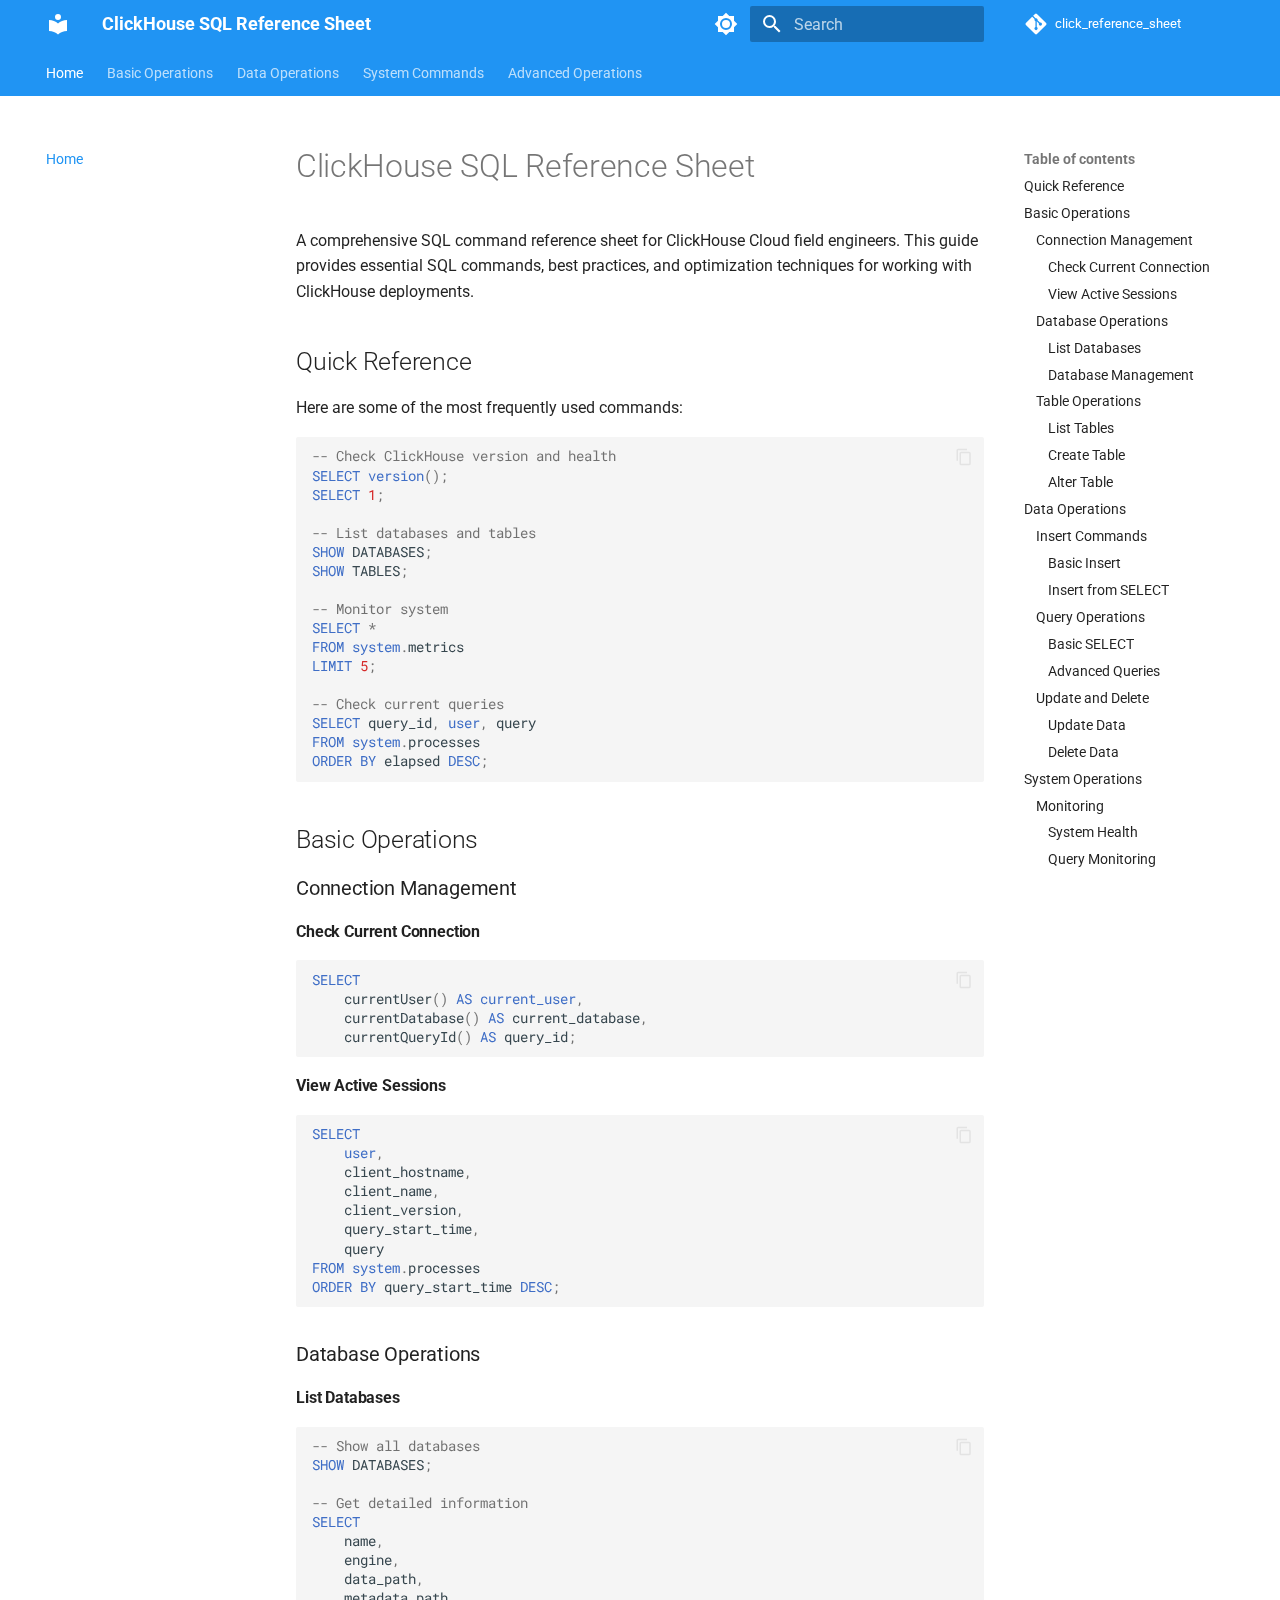
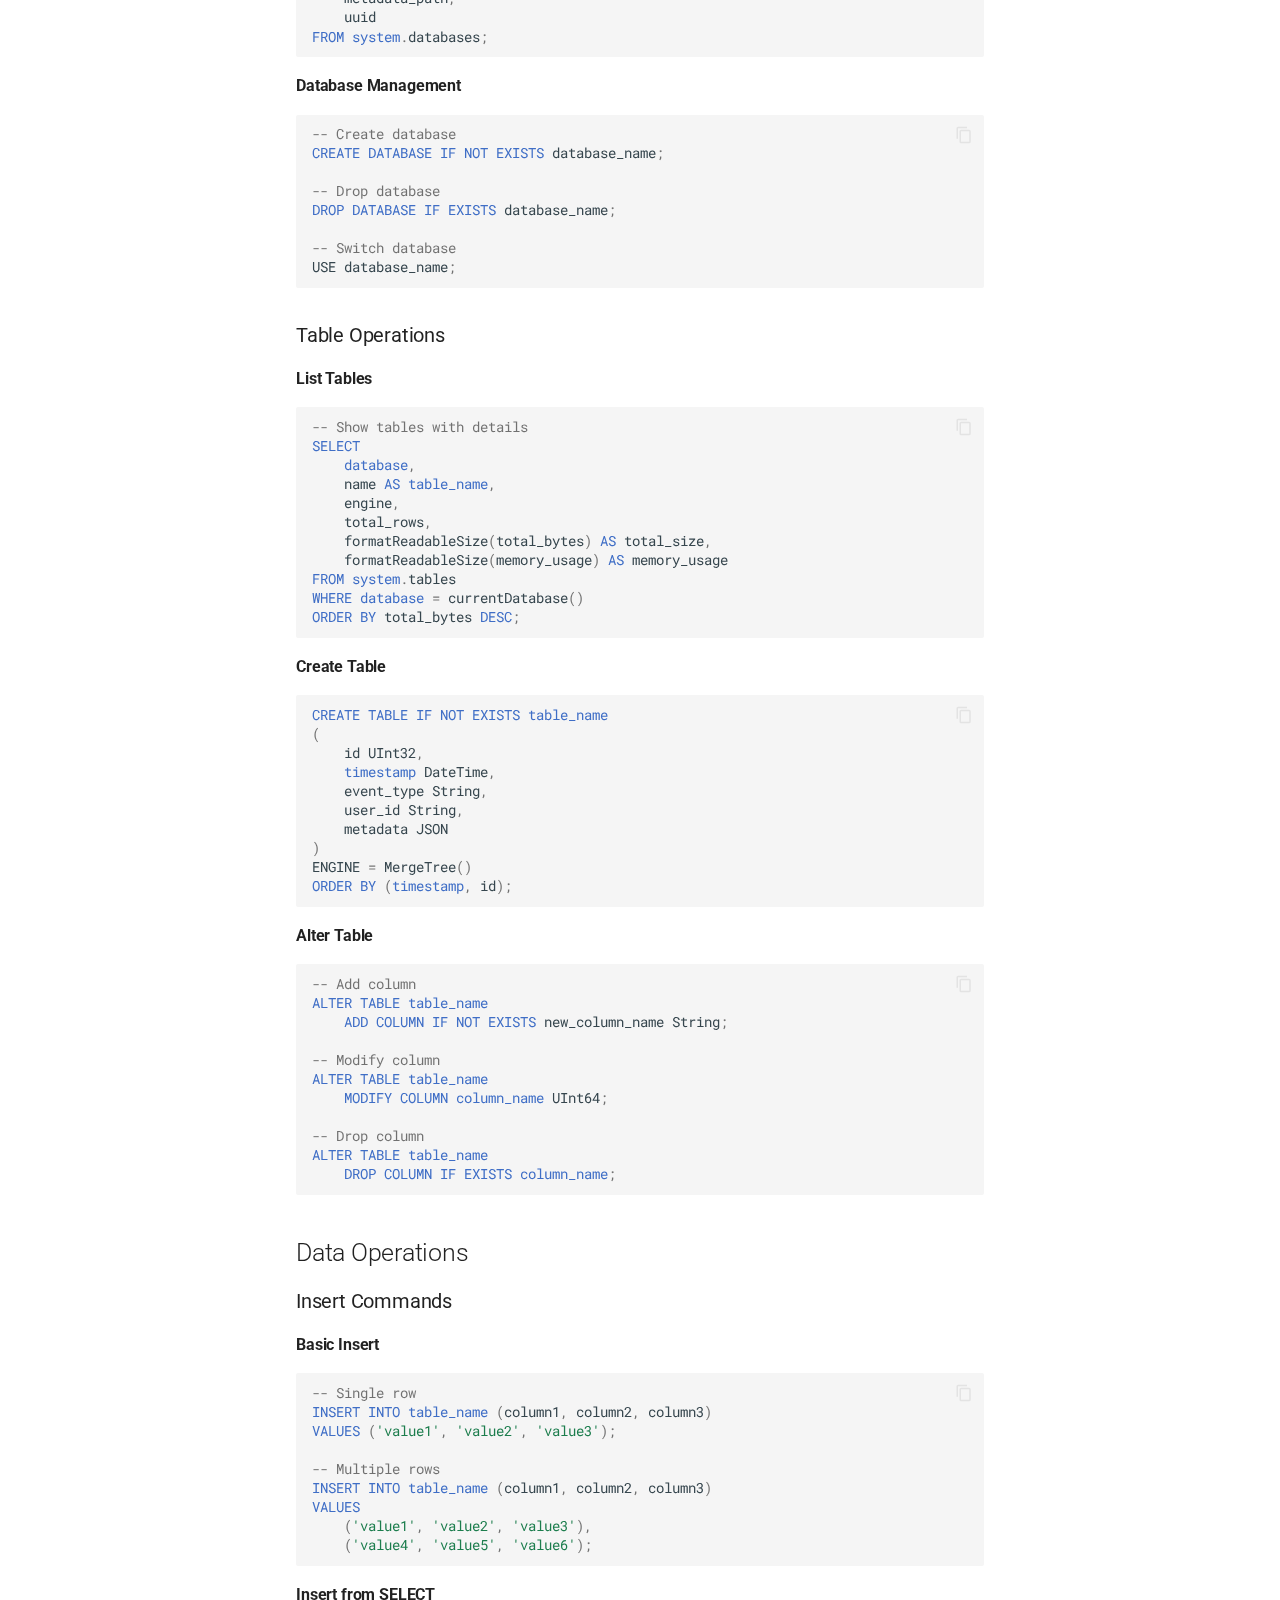
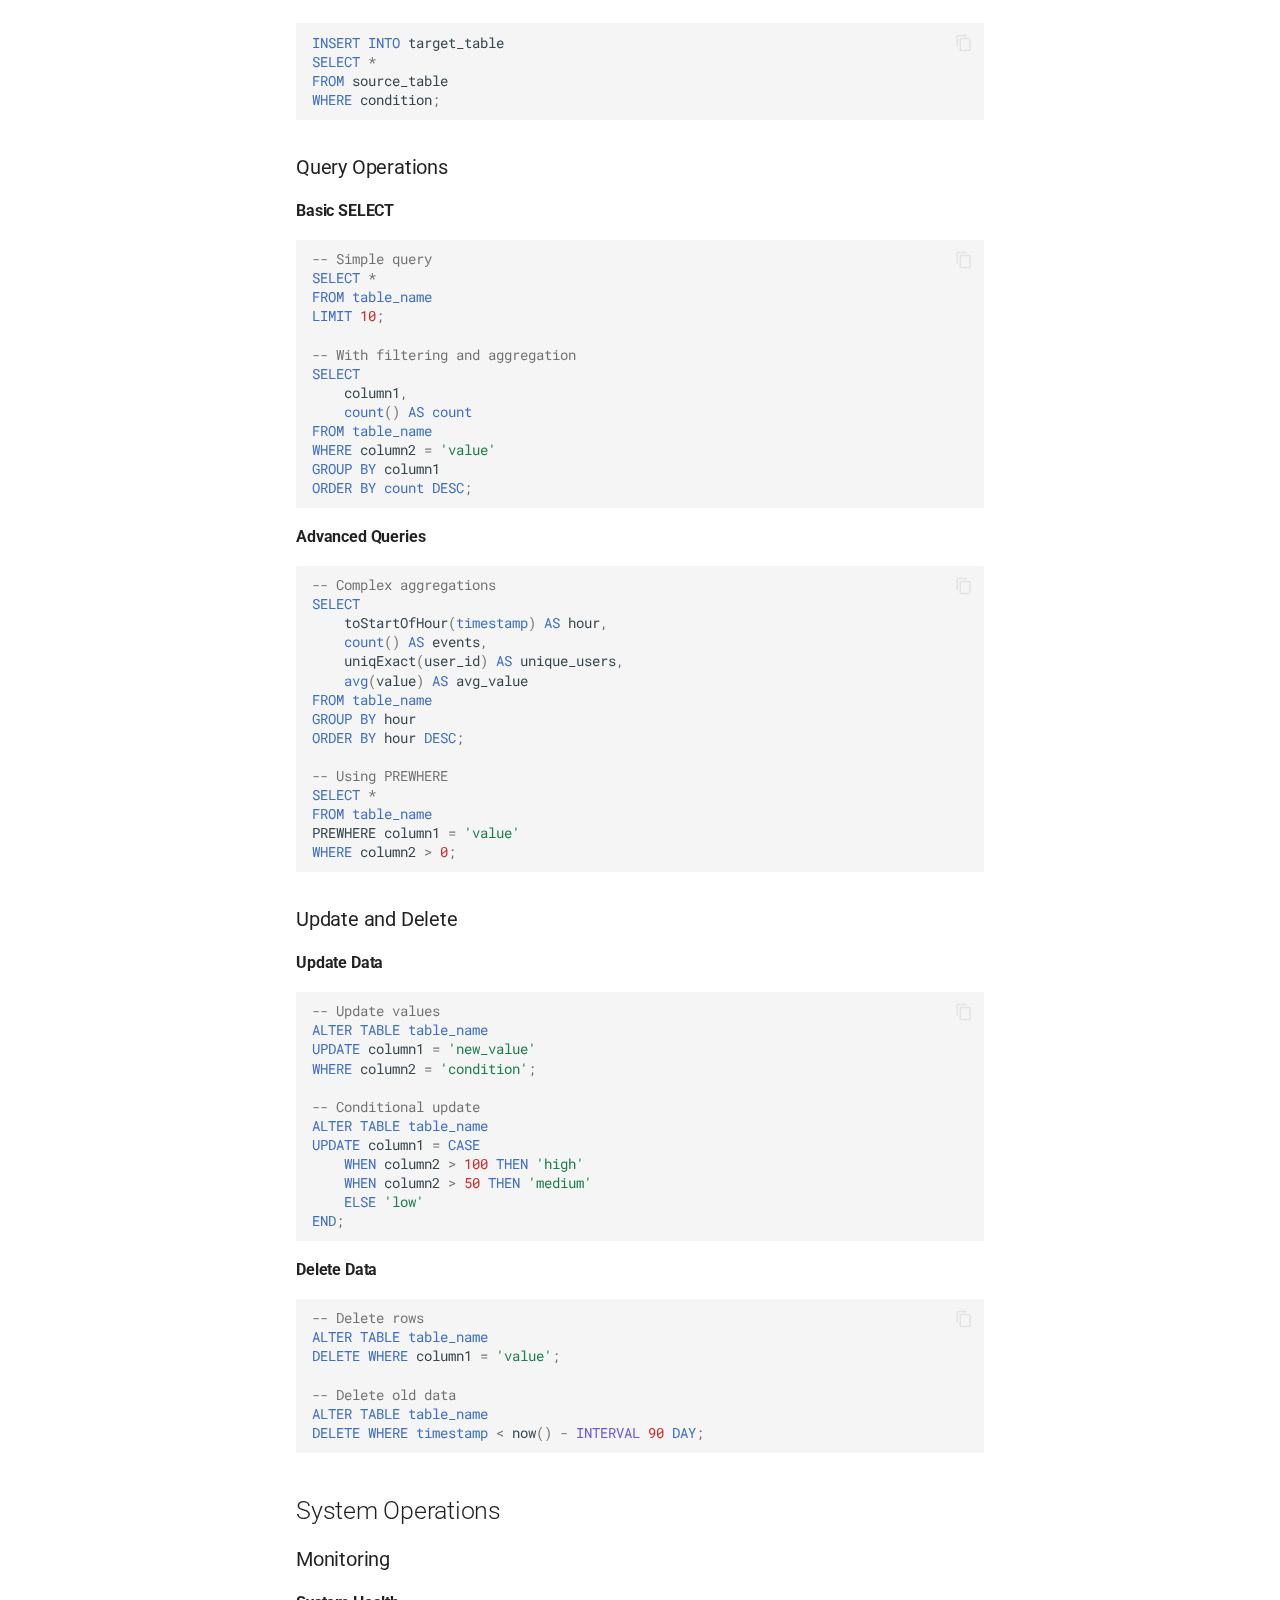
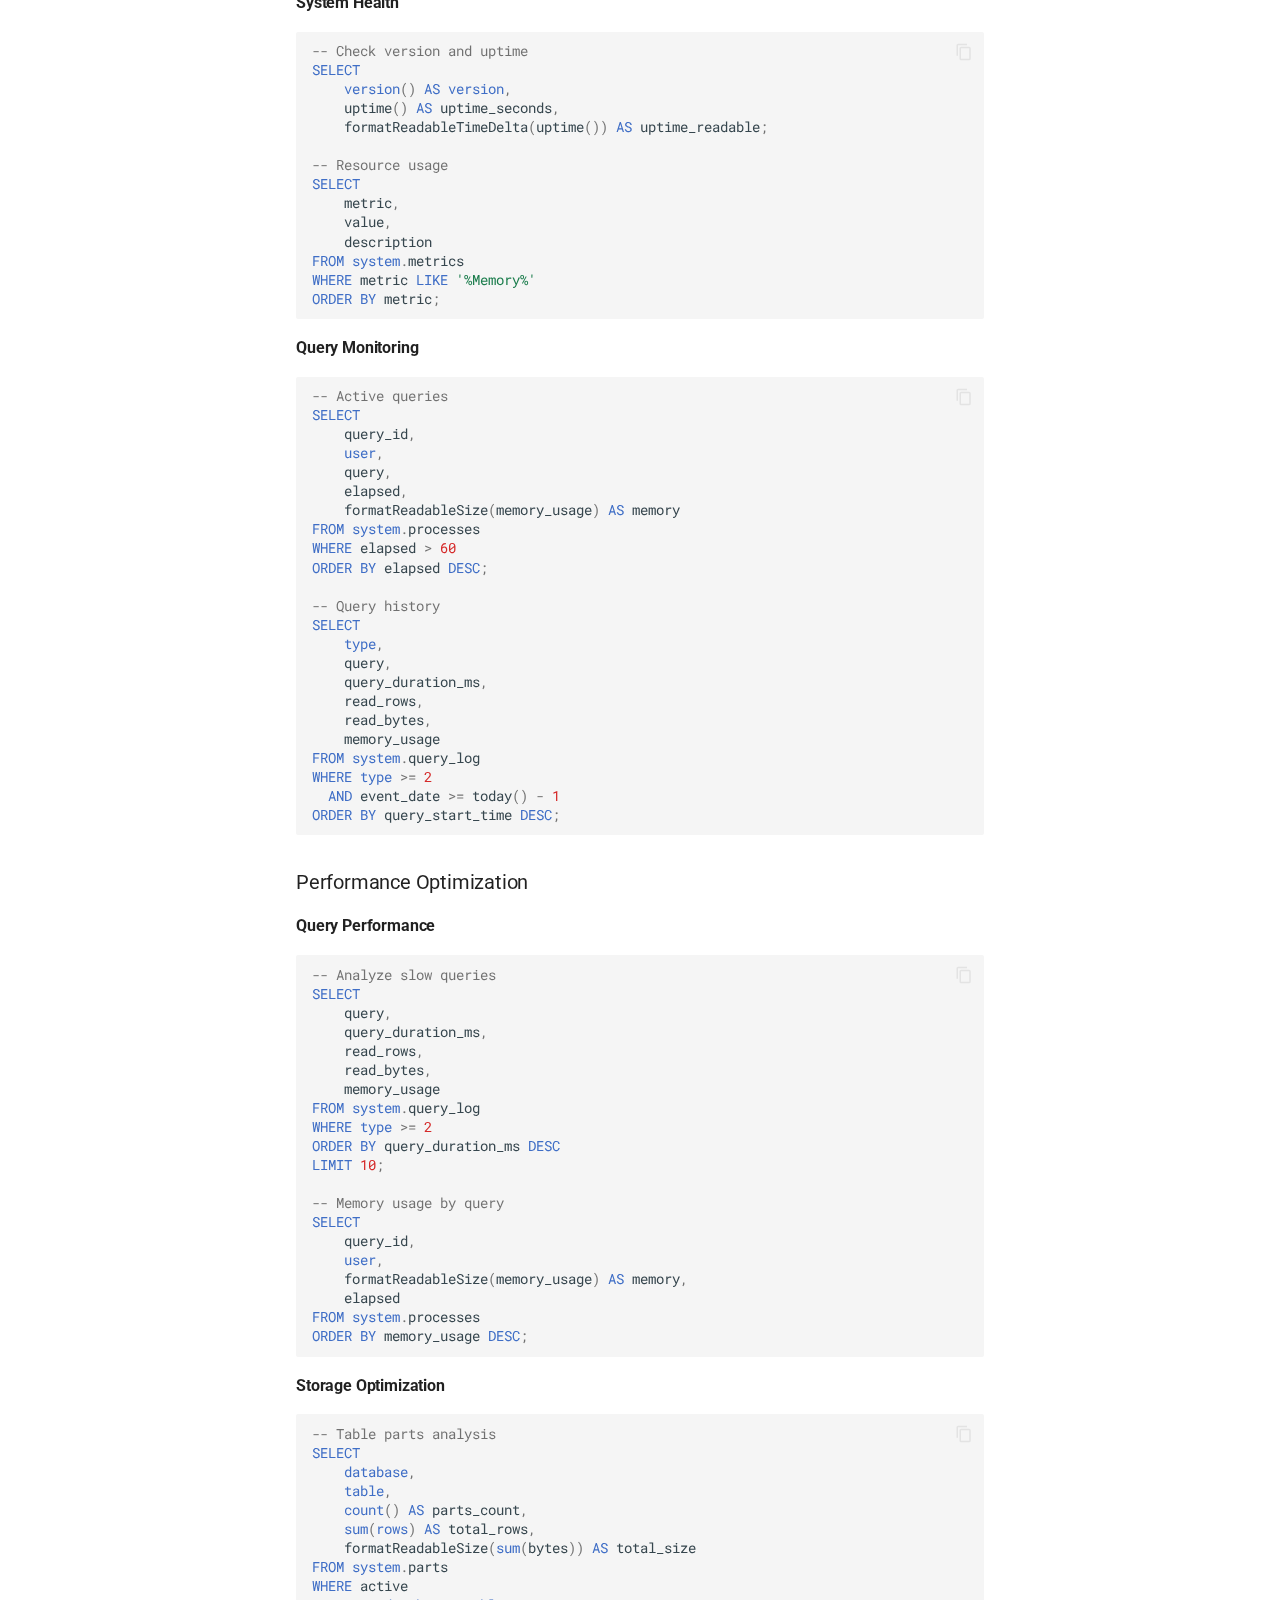
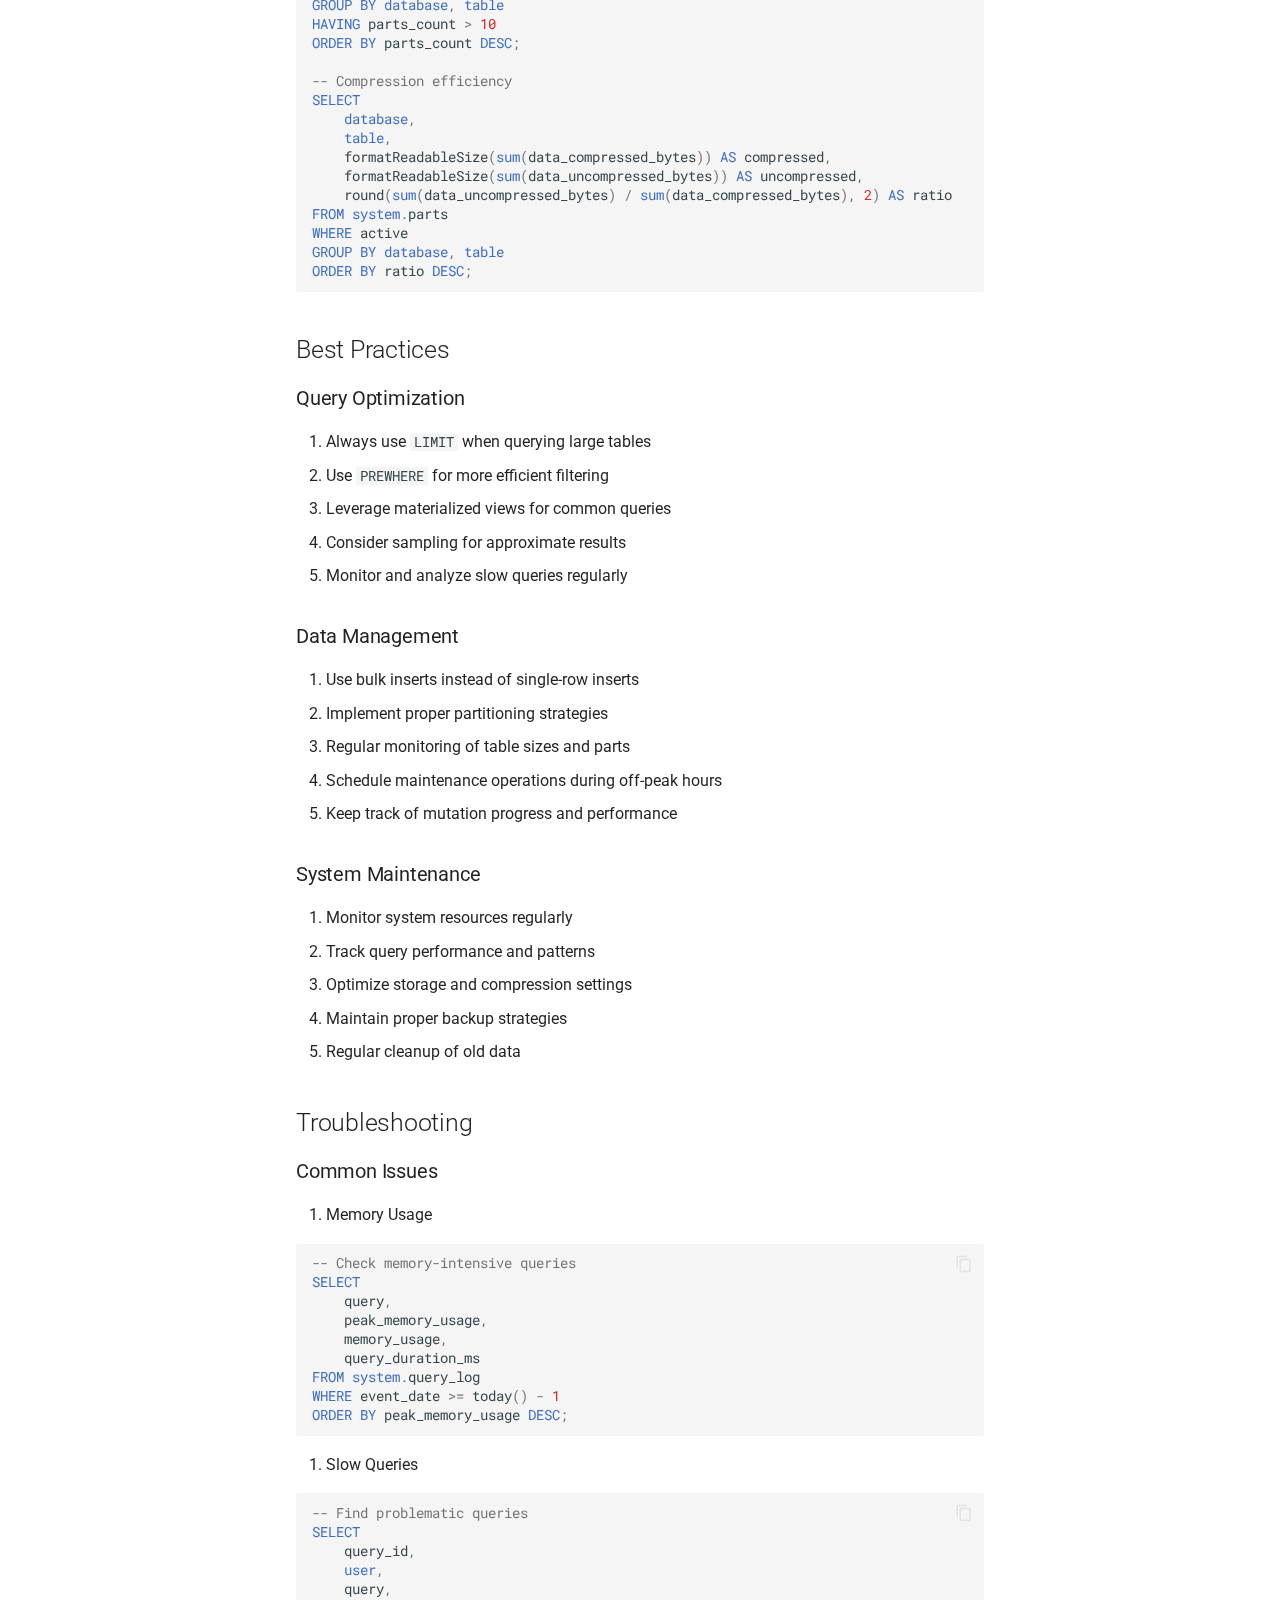
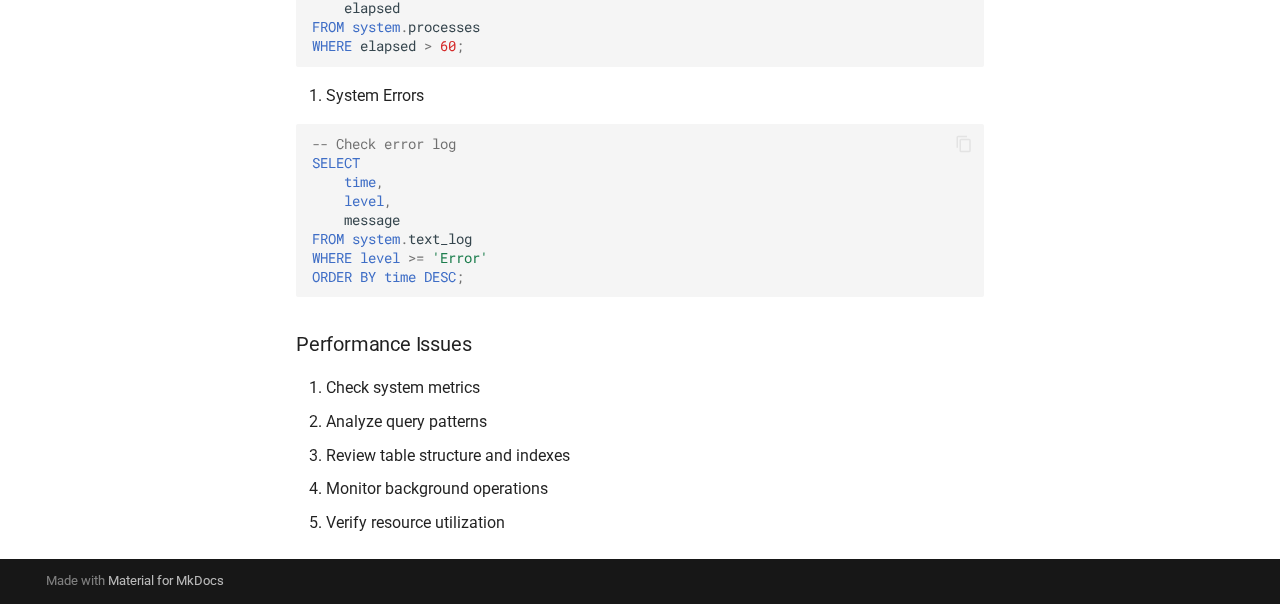
==== index.html @ 41432c47 "Deployed 499f245 with MkDocs version: 1.6.1" ====
<!doctype html><html lang=en class=no-js> <head><meta charset=utf-8><meta name=viewport content="width=device-width,initial-scale=1"><meta name=description content="A comprehensive SQL command reference sheet for ClickHouse Cloud field engineers"><link href=https://your-username.github.io/click_reference_sheet/ rel=canonical><link href=basic-operations/connection/ rel=next><link rel=icon href=assets/images/favicon.png><meta name=generator content="mkdocs-1.6.1, mkdocs-material-9.6.1"><title>ClickHouse SQL Reference Sheet</title><link rel=stylesheet href=assets/stylesheets/main.a40c8224.min.css><link rel=stylesheet href=assets/stylesheets/palette.06af60db.min.css><link rel=preconnect href=https://fonts.gstatic.com crossorigin><link rel=stylesheet href="https://fonts.googleapis.com/css?family=Roboto:300,300i,400,400i,700,700i%7CRoboto+Mono:400,400i,700,700i&display=fallback"><style>:root{--md-text-font:"Roboto";--md-code-font:"Roboto Mono"}</style><script>__md_scope=new URL(".",location),__md_hash=e=>[...e].reduce(((e,_)=>(e<<5)-e+_.charCodeAt(0)),0),__md_get=(e,_=localStorage,t=__md_scope)=>JSON.parse(_.getItem(t.pathname+"."+e)),__md_set=(e,_,t=localStorage,a=__md_scope)=>{try{t.setItem(a.pathname+"."+e,JSON.stringify(_))}catch(e){}}</script></head> <body dir=ltr data-md-color-scheme=default data-md-color-primary=blue data-md-color-accent=blue> <input class=md-toggle data-md-toggle=drawer type=checkbox id=__drawer autocomplete=off> <input class=md-toggle data-md-toggle=search type=checkbox id=__search autocomplete=off> <label class=md-overlay for=__drawer></label> <div data-md-component=skip> <a href=#clickhouse-sql-reference-sheet class=md-skip> Skip to content </a> </div> <div data-md-component=announce> </div> <header class=md-header data-md-component=header> <nav class="md-header__inner md-grid" aria-label=Header> <a href=. title="ClickHouse SQL Reference Sheet" class="md-header__button md-logo" aria-label="ClickHouse SQL Reference Sheet" data-md-component=logo> <svg xmlns=http://www.w3.org/2000/svg viewbox="0 0 24 24"><path d="M12 8a3 3 0 0 0 3-3 3 3 0 0 0-3-3 3 3 0 0 0-3 3 3 3 0 0 0 3 3m0 3.54C9.64 9.35 6.5 8 3 8v11c3.5 0 6.64 1.35 9 3.54 2.36-2.19 5.5-3.54 9-3.54V8c-3.5 0-6.64 1.35-9 3.54"/></svg> </a> <label class="md-header__button md-icon" for=__drawer> <svg xmlns=http://www.w3.org/2000/svg viewbox="0 0 24 24"><path d="M3 6h18v2H3zm0 5h18v2H3zm0 5h18v2H3z"/></svg> </label> <div class=md-header__title data-md-component=header-title> <div class=md-header__ellipsis> <div class=md-header__topic> <span class=md-ellipsis> ClickHouse SQL Reference Sheet </span> </div> <div class=md-header__topic data-md-component=header-topic> <span class=md-ellipsis> Home </span> </div> </div> </div> <form class=md-header__option data-md-component=palette> <input class=md-option data-md-color-media data-md-color-scheme=default data-md-color-primary=blue data-md-color-accent=blue aria-label="Switch to dark mode" type=radio name=__palette id=__palette_0> <label class="md-header__button md-icon" title="Switch to dark mode" for=__palette_1 hidden> <svg xmlns=http://www.w3.org/2000/svg viewbox="0 0 24 24"><path d="M12 8a4 4 0 0 0-4 4 4 4 0 0 0 4 4 4 4 0 0 0 4-4 4 4 0 0 0-4-4m0 10a6 6 0 0 1-6-6 6 6 0 0 1 6-6 6 6 0 0 1 6 6 6 6 0 0 1-6 6m8-9.31V4h-4.69L12 .69 8.69 4H4v4.69L.69 12 4 15.31V20h4.69L12 23.31 15.31 20H20v-4.69L23.31 12z"/></svg> </label> <input class=md-option data-md-color-media data-md-color-scheme=slate data-md-color-primary=blue data-md-color-accent=blue aria-label="Switch to light mode" type=radio name=__palette id=__palette_1> <label class="md-header__button md-icon" title="Switch to light mode" for=__palette_0 hidden> <svg xmlns=http://www.w3.org/2000/svg viewbox="0 0 24 24"><path d="M12 18c-.89 0-1.74-.2-2.5-.55C11.56 16.5 13 14.42 13 12s-1.44-4.5-3.5-5.45C10.26 6.2 11.11 6 12 6a6 6 0 0 1 6 6 6 6 0 0 1-6 6m8-9.31V4h-4.69L12 .69 8.69 4H4v4.69L.69 12 4 15.31V20h4.69L12 23.31 15.31 20H20v-4.69L23.31 12z"/></svg> </label> </form> <script>var palette=__md_get("__palette");if(palette&&palette.color){if("(prefers-color-scheme)"===palette.color.media){var media=matchMedia("(prefers-color-scheme: light)"),input=document.querySelector(media.matches?"[data-md-color-media='(prefers-color-scheme: light)']":"[data-md-color-media='(prefers-color-scheme: dark)']");palette.color.media=input.getAttribute("data-md-color-media"),palette.color.scheme=input.getAttribute("data-md-color-scheme"),palette.color.primary=input.getAttribute("data-md-color-primary"),palette.color.accent=input.getAttribute("data-md-color-accent")}for(var[key,value]of Object.entries(palette.color))document.body.setAttribute("data-md-color-"+key,value)}</script> <label class="md-header__button md-icon" for=__search> <svg xmlns=http://www.w3.org/2000/svg viewbox="0 0 24 24"><path d="M9.5 3A6.5 6.5 0 0 1 16 9.5c0 1.61-.59 3.09-1.56 4.23l.27.27h.79l5 5-1.5 1.5-5-5v-.79l-.27-.27A6.52 6.52 0 0 1 9.5 16 6.5 6.5 0 0 1 3 9.5 6.5 6.5 0 0 1 9.5 3m0 2C7 5 5 7 5 9.5S7 14 9.5 14 14 12 14 9.5 12 5 9.5 5"/></svg> </label> <div class=md-search data-md-component=search role=dialog> <label class=md-search__overlay for=__search></label> <div class=md-search__inner role=search> <form class=md-search__form name=search> <input type=text class=md-search__input name=query aria-label=Search placeholder=Search autocapitalize=off autocorrect=off autocomplete=off spellcheck=false data-md-component=search-query required> <label class="md-search__icon md-icon" for=__search> <svg xmlns=http://www.w3.org/2000/svg viewbox="0 0 24 24"><path d="M9.5 3A6.5 6.5 0 0 1 16 9.5c0 1.61-.59 3.09-1.56 4.23l.27.27h.79l5 5-1.5 1.5-5-5v-.79l-.27-.27A6.52 6.52 0 0 1 9.5 16 6.5 6.5 0 0 1 3 9.5 6.5 6.5 0 0 1 9.5 3m0 2C7 5 5 7 5 9.5S7 14 9.5 14 14 12 14 9.5 12 5 9.5 5"/></svg> <svg xmlns=http://www.w3.org/2000/svg viewbox="0 0 24 24"><path d="M20 11v2H8l5.5 5.5-1.42 1.42L4.16 12l7.92-7.92L13.5 5.5 8 11z"/></svg> </label> <nav class=md-search__options aria-label=Search> <button type=reset class="md-search__icon md-icon" title=Clear aria-label=Clear tabindex=-1> <svg xmlns=http://www.w3.org/2000/svg viewbox="0 0 24 24"><path d="M19 6.41 17.59 5 12 10.59 6.41 5 5 6.41 10.59 12 5 17.59 6.41 19 12 13.41 17.59 19 19 17.59 13.41 12z"/></svg> </button> </nav> <div class=md-search__suggest data-md-component=search-suggest></div> </form> <div class=md-search__output> <div class=md-search__scrollwrap tabindex=0 data-md-scrollfix> <div class=md-search-result data-md-component=search-result> <div class=md-search-result__meta> Initializing search </div> <ol class=md-search-result__list role=presentation></ol> </div> </div> </div> </div> </div> <div class=md-header__source> <a href=https://github.com/your-username/click_reference_sheet title="Go to repository" class=md-source data-md-component=source> <div class="md-source__icon md-icon"> <svg xmlns=http://www.w3.org/2000/svg viewbox="0 0 448 512"><!-- Font Awesome Free 6.7.2 by @fontawesome - https://fontawesome.com License - https://fontawesome.com/license/free (Icons: CC BY 4.0, Fonts: SIL OFL 1.1, Code: MIT License) Copyright 2024 Fonticons, Inc.--><path d="M439.55 236.05 244 40.45a28.87 28.87 0 0 0-40.81 0l-40.66 40.63 51.52 51.52c27.06-9.14 52.68 16.77 43.39 43.68l49.66 49.66c34.23-11.8 61.18 31 35.47 56.69-26.49 26.49-70.21-2.87-56-37.34L240.22 199v121.85c25.3 12.54 22.26 41.85 9.08 55a34.34 34.34 0 0 1-48.55 0c-17.57-17.6-11.07-46.91 11.25-56v-123c-20.8-8.51-24.6-30.74-18.64-45L142.57 101 8.45 235.14a28.86 28.86 0 0 0 0 40.81l195.61 195.6a28.86 28.86 0 0 0 40.8 0l194.69-194.69a28.86 28.86 0 0 0 0-40.81"/></svg> </div> <div class=md-source__repository> click_reference_sheet </div> </a> </div> </nav> </header> <div class=md-container data-md-component=container> <nav class=md-tabs aria-label=Tabs data-md-component=tabs> <div class=md-grid> <ul class=md-tabs__list> <li class="md-tabs__item md-tabs__item--active"> <a href=. class=md-tabs__link> Home </a> </li> <li class=md-tabs__item> <a href=basic-operations/connection/ class=md-tabs__link> Basic Operations </a> </li> <li class=md-tabs__item> <a href=data-operations/insert/ class=md-tabs__link> Data Operations </a> </li> <li class=md-tabs__item> <a href=system-commands/monitoring/ class=md-tabs__link> System Commands </a> </li> <li class=md-tabs__item> <a href=advanced-operations/materialized-views.md class=md-tabs__link> Advanced Operations </a> </li> </ul> </div> </nav> <main class=md-main data-md-component=main> <div class="md-main__inner md-grid"> <div class="md-sidebar md-sidebar--primary" data-md-component=sidebar data-md-type=navigation> <div class=md-sidebar__scrollwrap> <div class=md-sidebar__inner> <nav class="md-nav md-nav--primary md-nav--lifted" aria-label=Navigation data-md-level=0> <label class=md-nav__title for=__drawer> <a href=. title="ClickHouse SQL Reference Sheet" class="md-nav__button md-logo" aria-label="ClickHouse SQL Reference Sheet" data-md-component=logo> <svg xmlns=http://www.w3.org/2000/svg viewbox="0 0 24 24"><path d="M12 8a3 3 0 0 0 3-3 3 3 0 0 0-3-3 3 3 0 0 0-3 3 3 3 0 0 0 3 3m0 3.54C9.64 9.35 6.5 8 3 8v11c3.5 0 6.64 1.35 9 3.54 2.36-2.19 5.5-3.54 9-3.54V8c-3.5 0-6.64 1.35-9 3.54"/></svg> </a> ClickHouse SQL Reference Sheet </label> <div class=md-nav__source> <a href=https://github.com/your-username/click_reference_sheet title="Go to repository" class=md-source data-md-component=source> <div class="md-source__icon md-icon"> <svg xmlns=http://www.w3.org/2000/svg viewbox="0 0 448 512"><!-- Font Awesome Free 6.7.2 by @fontawesome - https://fontawesome.com License - https://fontawesome.com/license/free (Icons: CC BY 4.0, Fonts: SIL OFL 1.1, Code: MIT License) Copyright 2024 Fonticons, Inc.--><path d="M439.55 236.05 244 40.45a28.87 28.87 0 0 0-40.81 0l-40.66 40.63 51.52 51.52c27.06-9.14 52.68 16.77 43.39 43.68l49.66 49.66c34.23-11.8 61.18 31 35.47 56.69-26.49 26.49-70.21-2.87-56-37.34L240.22 199v121.85c25.3 12.54 22.26 41.85 9.08 55a34.34 34.34 0 0 1-48.55 0c-17.57-17.6-11.07-46.91 11.25-56v-123c-20.8-8.51-24.6-30.74-18.64-45L142.57 101 8.45 235.14a28.86 28.86 0 0 0 0 40.81l195.61 195.6a28.86 28.86 0 0 0 40.8 0l194.69-194.69a28.86 28.86 0 0 0 0-40.81"/></svg> </div> <div class=md-source__repository> click_reference_sheet </div> </a> </div> <ul class=md-nav__list data-md-scrollfix> <li class="md-nav__item md-nav__item--active"> <input class="md-nav__toggle md-toggle" type=checkbox id=__toc> <label class="md-nav__link md-nav__link--active" for=__toc> <span class=md-ellipsis> Home </span> <span class="md-nav__icon md-icon"></span> </label> <a href=. class="md-nav__link md-nav__link--active"> <span class=md-ellipsis> Home </span> </a> <nav class="md-nav md-nav--secondary" aria-label="Table of contents"> <label class=md-nav__title for=__toc> <span class="md-nav__icon md-icon"></span> Table of contents </label> <ul class=md-nav__list data-md-component=toc data-md-scrollfix> <li class=md-nav__item> <a href=#quick-reference class=md-nav__link> <span class=md-ellipsis> Quick Reference </span> </a> </li> <li class=md-nav__item> <a href=#basic-operations class=md-nav__link> <span class=md-ellipsis> Basic Operations </span> </a> <nav class=md-nav aria-label="Basic Operations"> <ul class=md-nav__list> <li class=md-nav__item> <a href=#connection-management class=md-nav__link> <span class=md-ellipsis> Connection Management </span> </a> <nav class=md-nav aria-label="Connection Management"> <ul class=md-nav__list> <li class=md-nav__item> <a href=#check-current-connection class=md-nav__link> <span class=md-ellipsis> Check Current Connection </span> </a> </li> <li class=md-nav__item> <a href=#view-active-sessions class=md-nav__link> <span class=md-ellipsis> View Active Sessions </span> </a> </li> </ul> </nav> </li> <li class=md-nav__item> <a href=#database-operations class=md-nav__link> <span class=md-ellipsis> Database Operations </span> </a> <nav class=md-nav aria-label="Database Operations"> <ul class=md-nav__list> <li class=md-nav__item> <a href=#list-databases class=md-nav__link> <span class=md-ellipsis> List Databases </span> </a> </li> <li class=md-nav__item> <a href=#database-management class=md-nav__link> <span class=md-ellipsis> Database Management </span> </a> </li> </ul> </nav> </li> <li class=md-nav__item> <a href=#table-operations class=md-nav__link> <span class=md-ellipsis> Table Operations </span> </a> <nav class=md-nav aria-label="Table Operations"> <ul class=md-nav__list> <li class=md-nav__item> <a href=#list-tables class=md-nav__link> <span class=md-ellipsis> List Tables </span> </a> </li> <li class=md-nav__item> <a href=#create-table class=md-nav__link> <span class=md-ellipsis> Create Table </span> </a> </li> <li class=md-nav__item> <a href=#alter-table class=md-nav__link> <span class=md-ellipsis> Alter Table </span> </a> </li> </ul> </nav> </li> </ul> </nav> </li> <li class=md-nav__item> <a href=#data-operations class=md-nav__link> <span class=md-ellipsis> Data Operations </span> </a> <nav class=md-nav aria-label="Data Operations"> <ul class=md-nav__list> <li class=md-nav__item> <a href=#insert-commands class=md-nav__link> <span class=md-ellipsis> Insert Commands </span> </a> <nav class=md-nav aria-label="Insert Commands"> <ul class=md-nav__list> <li class=md-nav__item> <a href=#basic-insert class=md-nav__link> <span class=md-ellipsis> Basic Insert </span> </a> </li> <li class=md-nav__item> <a href=#insert-from-select class=md-nav__link> <span class=md-ellipsis> Insert from SELECT </span> </a> </li> </ul> </nav> </li> <li class=md-nav__item> <a href=#query-operations class=md-nav__link> <span class=md-ellipsis> Query Operations </span> </a> <nav class=md-nav aria-label="Query Operations"> <ul class=md-nav__list> <li class=md-nav__item> <a href=#basic-select class=md-nav__link> <span class=md-ellipsis> Basic SELECT </span> </a> </li> <li class=md-nav__item> <a href=#advanced-queries class=md-nav__link> <span class=md-ellipsis> Advanced Queries </span> </a> </li> </ul> </nav> </li> <li class=md-nav__item> <a href=#update-and-delete class=md-nav__link> <span class=md-ellipsis> Update and Delete </span> </a> <nav class=md-nav aria-label="Update and Delete"> <ul class=md-nav__list> <li class=md-nav__item> <a href=#update-data class=md-nav__link> <span class=md-ellipsis> Update Data </span> </a> </li> <li class=md-nav__item> <a href=#delete-data class=md-nav__link> <span class=md-ellipsis> Delete Data </span> </a> </li> </ul> </nav> </li> </ul> </nav> </li> <li class=md-nav__item> <a href=#system-operations class=md-nav__link> <span class=md-ellipsis> System Operations </span> </a> <nav class=md-nav aria-label="System Operations"> <ul class=md-nav__list> <li class=md-nav__item> <a href=#monitoring class=md-nav__link> <span class=md-ellipsis> Monitoring </span> </a> <nav class=md-nav aria-label=Monitoring> <ul class=md-nav__list> <li class=md-nav__item> <a href=#system-health class=md-nav__link> <span class=md-ellipsis> System Health </span> </a> </li> <li class=md-nav__item> <a href=#query-monitoring class=md-nav__link> <span class=md-ellipsis> Query Monitoring </span> </a> </li> </ul> </nav> </li> <li class=md-nav__item> <a href=#performance-optimization class=md-nav__link> <span class=md-ellipsis> Performance Optimization </span> </a> <nav class=md-nav aria-label="Performance Optimization"> <ul class=md-nav__list> <li class=md-nav__item> <a href=#query-performance class=md-nav__link> <span class=md-ellipsis> Query Performance </span> </a> </li> <li class=md-nav__item> <a href=#storage-optimization class=md-nav__link> <span class=md-ellipsis> Storage Optimization </span> </a> </li> </ul> </nav> </li> </ul> </nav> </li> <li class=md-nav__item> <a href=#best-practices class=md-nav__link> <span class=md-ellipsis> Best Practices </span> </a> <nav class=md-nav aria-label="Best Practices"> <ul class=md-nav__list> <li class=md-nav__item> <a href=#query-optimization class=md-nav__link> <span class=md-ellipsis> Query Optimization </span> </a> </li> <li class=md-nav__item> <a href=#data-management class=md-nav__link> <span class=md-ellipsis> Data Management </span> </a> </li> <li class=md-nav__item> <a href=#system-maintenance class=md-nav__link> <span class=md-ellipsis> System Maintenance </span> </a> </li> </ul> </nav> </li> <li class=md-nav__item> <a href=#troubleshooting class=md-nav__link> <span class=md-ellipsis> Troubleshooting </span> </a> <nav class=md-nav aria-label=Troubleshooting> <ul class=md-nav__list> <li class=md-nav__item> <a href=#common-issues class=md-nav__link> <span class=md-ellipsis> Common Issues </span> </a> </li> <li class=md-nav__item> <a href=#performance-issues class=md-nav__link> <span class=md-ellipsis> Performance Issues </span> </a> </li> </ul> </nav> </li> </ul> </nav> </li> <li class="md-nav__item md-nav__item--nested"> <input class="md-nav__toggle md-toggle " type=checkbox id=__nav_2> <label class=md-nav__link for=__nav_2 id=__nav_2_label tabindex=0> <span class=md-ellipsis> Basic Operations </span> <span class="md-nav__icon md-icon"></span> </label> <nav class=md-nav data-md-level=1 aria-labelledby=__nav_2_label aria-expanded=false> <label class=md-nav__title for=__nav_2> <span class="md-nav__icon md-icon"></span> Basic Operations </label> <ul class=md-nav__list data-md-scrollfix> <li class=md-nav__item> <a href=basic-operations/connection/ class=md-nav__link> <span class=md-ellipsis> Connection </span> </a> </li> <li class=md-nav__item> <a href=basic-operations/databases/ class=md-nav__link> <span class=md-ellipsis> Databases </span> </a> </li> <li class=md-nav__item> <a href=basic-operations/tables/ class=md-nav__link> <span class=md-ellipsis> Tables </span> </a> </li> </ul> </nav> </li> <li class="md-nav__item md-nav__item--nested"> <input class="md-nav__toggle md-toggle " type=checkbox id=__nav_3> <label class=md-nav__link for=__nav_3 id=__nav_3_label tabindex=0> <span class=md-ellipsis> Data Operations </span> <span class="md-nav__icon md-icon"></span> </label> <nav class=md-nav data-md-level=1 aria-labelledby=__nav_3_label aria-expanded=false> <label class=md-nav__title for=__nav_3> <span class="md-nav__icon md-icon"></span> Data Operations </label> <ul class=md-nav__list data-md-scrollfix> <li class=md-nav__item> <a href=data-operations/insert/ class=md-nav__link> <span class=md-ellipsis> Inserting Data </span> </a> </li> <li class=md-nav__item> <a href=data-operations/select/ class=md-nav__link> <span class=md-ellipsis> Querying Data </span> </a> </li> <li class=md-nav__item> <a href=data-operations/update.md class=md-nav__link> <span class=md-ellipsis> Updating Data </span> </a> </li> </ul> </nav> </li> <li class="md-nav__item md-nav__item--nested"> <input class="md-nav__toggle md-toggle " type=checkbox id=__nav_4> <label class=md-nav__link for=__nav_4 id=__nav_4_label tabindex=0> <span class=md-ellipsis> System Commands </span> <span class="md-nav__icon md-icon"></span> </label> <nav class=md-nav data-md-level=1 aria-labelledby=__nav_4_label aria-expanded=false> <label class=md-nav__title for=__nav_4> <span class="md-nav__icon md-icon"></span> System Commands </label> <ul class=md-nav__list data-md-scrollfix> <li class=md-nav__item> <a href=system-commands/monitoring/ class=md-nav__link> <span class=md-ellipsis> Monitoring </span> </a> </li> <li class=md-nav__item> <a href=system-commands/performance/ class=md-nav__link> <span class=md-ellipsis> Performance </span> </a> </li> </ul> </nav> </li> <li class="md-nav__item md-nav__item--nested"> <input class="md-nav__toggle md-toggle " type=checkbox id=__nav_5> <label class=md-nav__link for=__nav_5 id=__nav_5_label tabindex=0> <span class=md-ellipsis> Advanced Operations </span> <span class="md-nav__icon md-icon"></span> </label> <nav class=md-nav data-md-level=1 aria-labelledby=__nav_5_label aria-expanded=false> <label class=md-nav__title for=__nav_5> <span class="md-nav__icon md-icon"></span> Advanced Operations </label> <ul class=md-nav__list data-md-scrollfix> <li class=md-nav__item> <a href=advanced-operations/materialized-views.md class=md-nav__link> <span class=md-ellipsis> Materialized Views </span> </a> </li> <li class=md-nav__item> <a href=advanced-operations/distributed-tables.md class=md-nav__link> <span class=md-ellipsis> Distributed Tables </span> </a> </li> </ul> </nav> </li> </ul> </nav> </div> </div> </div> <div class="md-sidebar md-sidebar--secondary" data-md-component=sidebar data-md-type=toc> <div class=md-sidebar__scrollwrap> <div class=md-sidebar__inner> <nav class="md-nav md-nav--secondary" aria-label="Table of contents"> <label class=md-nav__title for=__toc> <span class="md-nav__icon md-icon"></span> Table of contents </label> <ul class=md-nav__list data-md-component=toc data-md-scrollfix> <li class=md-nav__item> <a href=#quick-reference class=md-nav__link> <span class=md-ellipsis> Quick Reference </span> </a> </li> <li class=md-nav__item> <a href=#basic-operations class=md-nav__link> <span class=md-ellipsis> Basic Operations </span> </a> <nav class=md-nav aria-label="Basic Operations"> <ul class=md-nav__list> <li class=md-nav__item> <a href=#connection-management class=md-nav__link> <span class=md-ellipsis> Connection Management </span> </a> <nav class=md-nav aria-label="Connection Management"> <ul class=md-nav__list> <li class=md-nav__item> <a href=#check-current-connection class=md-nav__link> <span class=md-ellipsis> Check Current Connection </span> </a> </li> <li class=md-nav__item> <a href=#view-active-sessions class=md-nav__link> <span class=md-ellipsis> View Active Sessions </span> </a> </li> </ul> </nav> </li> <li class=md-nav__item> <a href=#database-operations class=md-nav__link> <span class=md-ellipsis> Database Operations </span> </a> <nav class=md-nav aria-label="Database Operations"> <ul class=md-nav__list> <li class=md-nav__item> <a href=#list-databases class=md-nav__link> <span class=md-ellipsis> List Databases </span> </a> </li> <li class=md-nav__item> <a href=#database-management class=md-nav__link> <span class=md-ellipsis> Database Management </span> </a> </li> </ul> </nav> </li> <li class=md-nav__item> <a href=#table-operations class=md-nav__link> <span class=md-ellipsis> Table Operations </span> </a> <nav class=md-nav aria-label="Table Operations"> <ul class=md-nav__list> <li class=md-nav__item> <a href=#list-tables class=md-nav__link> <span class=md-ellipsis> List Tables </span> </a> </li> <li class=md-nav__item> <a href=#create-table class=md-nav__link> <span class=md-ellipsis> Create Table </span> </a> </li> <li class=md-nav__item> <a href=#alter-table class=md-nav__link> <span class=md-ellipsis> Alter Table </span> </a> </li> </ul> </nav> </li> </ul> </nav> </li> <li class=md-nav__item> <a href=#data-operations class=md-nav__link> <span class=md-ellipsis> Data Operations </span> </a> <nav class=md-nav aria-label="Data Operations"> <ul class=md-nav__list> <li class=md-nav__item> <a href=#insert-commands class=md-nav__link> <span class=md-ellipsis> Insert Commands </span> </a> <nav class=md-nav aria-label="Insert Commands"> <ul class=md-nav__list> <li class=md-nav__item> <a href=#basic-insert class=md-nav__link> <span class=md-ellipsis> Basic Insert </span> </a> </li> <li class=md-nav__item> <a href=#insert-from-select class=md-nav__link> <span class=md-ellipsis> Insert from SELECT </span> </a> </li> </ul> </nav> </li> <li class=md-nav__item> <a href=#query-operations class=md-nav__link> <span class=md-ellipsis> Query Operations </span> </a> <nav class=md-nav aria-label="Query Operations"> <ul class=md-nav__list> <li class=md-nav__item> <a href=#basic-select class=md-nav__link> <span class=md-ellipsis> Basic SELECT </span> </a> </li> <li class=md-nav__item> <a href=#advanced-queries class=md-nav__link> <span class=md-ellipsis> Advanced Queries </span> </a> </li> </ul> </nav> </li> <li class=md-nav__item> <a href=#update-and-delete class=md-nav__link> <span class=md-ellipsis> Update and Delete </span> </a> <nav class=md-nav aria-label="Update and Delete"> <ul class=md-nav__list> <li class=md-nav__item> <a href=#update-data class=md-nav__link> <span class=md-ellipsis> Update Data </span> </a> </li> <li class=md-nav__item> <a href=#delete-data class=md-nav__link> <span class=md-ellipsis> Delete Data </span> </a> </li> </ul> </nav> </li> </ul> </nav> </li> <li class=md-nav__item> <a href=#system-operations class=md-nav__link> <span class=md-ellipsis> System Operations </span> </a> <nav class=md-nav aria-label="System Operations"> <ul class=md-nav__list> <li class=md-nav__item> <a href=#monitoring class=md-nav__link> <span class=md-ellipsis> Monitoring </span> </a> <nav class=md-nav aria-label=Monitoring> <ul class=md-nav__list> <li class=md-nav__item> <a href=#system-health class=md-nav__link> <span class=md-ellipsis> System Health </span> </a> </li> <li class=md-nav__item> <a href=#query-monitoring class=md-nav__link> <span class=md-ellipsis> Query Monitoring </span> </a> </li> </ul> </nav> </li> <li class=md-nav__item> <a href=#performance-optimization class=md-nav__link> <span class=md-ellipsis> Performance Optimization </span> </a> <nav class=md-nav aria-label="Performance Optimization"> <ul class=md-nav__list> <li class=md-nav__item> <a href=#query-performance class=md-nav__link> <span class=md-ellipsis> Query Performance </span> </a> </li> <li class=md-nav__item> <a href=#storage-optimization class=md-nav__link> <span class=md-ellipsis> Storage Optimization </span> </a> </li> </ul> </nav> </li> </ul> </nav> </li> <li class=md-nav__item> <a href=#best-practices class=md-nav__link> <span class=md-ellipsis> Best Practices </span> </a> <nav class=md-nav aria-label="Best Practices"> <ul class=md-nav__list> <li class=md-nav__item> <a href=#query-optimization class=md-nav__link> <span class=md-ellipsis> Query Optimization </span> </a> </li> <li class=md-nav__item> <a href=#data-management class=md-nav__link> <span class=md-ellipsis> Data Management </span> </a> </li> <li class=md-nav__item> <a href=#system-maintenance class=md-nav__link> <span class=md-ellipsis> System Maintenance </span> </a> </li> </ul> </nav> </li> <li class=md-nav__item> <a href=#troubleshooting class=md-nav__link> <span class=md-ellipsis> Troubleshooting </span> </a> <nav class=md-nav aria-label=Troubleshooting> <ul class=md-nav__list> <li class=md-nav__item> <a href=#common-issues class=md-nav__link> <span class=md-ellipsis> Common Issues </span> </a> </li> <li class=md-nav__item> <a href=#performance-issues class=md-nav__link> <span class=md-ellipsis> Performance Issues </span> </a> </li> </ul> </nav> </li> </ul> </nav> </div> </div> </div> <div class=md-content data-md-component=content> <article class="md-content__inner md-typeset"> <h1 id=clickhouse-sql-reference-sheet>ClickHouse SQL Reference Sheet</h1> <p>A comprehensive SQL command reference sheet for ClickHouse Cloud field engineers. This guide provides essential SQL commands, best practices, and optimization techniques for working with ClickHouse deployments.</p> <h2 id=quick-reference>Quick Reference</h2> <p>Here are some of the most frequently used commands:</p> <div class=highlight><pre><span></span><code><span id=__code-0-1><a id=__codelineno-0-1 name=__codelineno-0-1 href=#__codelineno-0-1></a><span class=c1>-- Check ClickHouse version and health</span>
</span><span id=__code-0-2><a id=__codelineno-0-2 name=__codelineno-0-2 href=#__codelineno-0-2></a><span class=k>SELECT</span><span class=w> </span><span class=k>version</span><span class=p>();</span>
</span><span id=__code-0-3><a id=__codelineno-0-3 name=__codelineno-0-3 href=#__codelineno-0-3></a><span class=k>SELECT</span><span class=w> </span><span class=mi>1</span><span class=p>;</span>
</span><span id=__code-0-4><a id=__codelineno-0-4 name=__codelineno-0-4 href=#__codelineno-0-4></a>
</span><span id=__code-0-5><a id=__codelineno-0-5 name=__codelineno-0-5 href=#__codelineno-0-5></a><span class=c1>-- List databases and tables</span>
</span><span id=__code-0-6><a id=__codelineno-0-6 name=__codelineno-0-6 href=#__codelineno-0-6></a><span class=k>SHOW</span><span class=w> </span><span class=n>DATABASES</span><span class=p>;</span>
</span><span id=__code-0-7><a id=__codelineno-0-7 name=__codelineno-0-7 href=#__codelineno-0-7></a><span class=k>SHOW</span><span class=w> </span><span class=n>TABLES</span><span class=p>;</span>
</span><span id=__code-0-8><a id=__codelineno-0-8 name=__codelineno-0-8 href=#__codelineno-0-8></a>
</span><span id=__code-0-9><a id=__codelineno-0-9 name=__codelineno-0-9 href=#__codelineno-0-9></a><span class=c1>-- Monitor system</span>
</span><span id=__code-0-10><a id=__codelineno-0-10 name=__codelineno-0-10 href=#__codelineno-0-10></a><span class=k>SELECT</span><span class=w> </span><span class=o>*</span>
</span><span id=__code-0-11><a id=__codelineno-0-11 name=__codelineno-0-11 href=#__codelineno-0-11></a><span class=k>FROM</span><span class=w> </span><span class=k>system</span><span class=p>.</span><span class=n>metrics</span>
</span><span id=__code-0-12><a id=__codelineno-0-12 name=__codelineno-0-12 href=#__codelineno-0-12></a><span class=k>LIMIT</span><span class=w> </span><span class=mi>5</span><span class=p>;</span>
</span><span id=__code-0-13><a id=__codelineno-0-13 name=__codelineno-0-13 href=#__codelineno-0-13></a>
</span><span id=__code-0-14><a id=__codelineno-0-14 name=__codelineno-0-14 href=#__codelineno-0-14></a><span class=c1>-- Check current queries</span>
</span><span id=__code-0-15><a id=__codelineno-0-15 name=__codelineno-0-15 href=#__codelineno-0-15></a><span class=k>SELECT</span><span class=w> </span><span class=n>query_id</span><span class=p>,</span><span class=w> </span><span class=k>user</span><span class=p>,</span><span class=w> </span><span class=n>query</span>
</span><span id=__code-0-16><a id=__codelineno-0-16 name=__codelineno-0-16 href=#__codelineno-0-16></a><span class=k>FROM</span><span class=w> </span><span class=k>system</span><span class=p>.</span><span class=n>processes</span>
</span><span id=__code-0-17><a id=__codelineno-0-17 name=__codelineno-0-17 href=#__codelineno-0-17></a><span class=k>ORDER</span><span class=w> </span><span class=k>BY</span><span class=w> </span><span class=n>elapsed</span><span class=w> </span><span class=k>DESC</span><span class=p>;</span>
</span></code></pre></div> <h2 id=basic-operations>Basic Operations</h2> <h3 id=connection-management>Connection Management</h3> <h4 id=check-current-connection>Check Current Connection</h4> <div class=highlight><pre><span></span><code><span id=__code-1-1><a id=__codelineno-1-1 name=__codelineno-1-1 href=#__codelineno-1-1></a><span class=k>SELECT</span>
</span><span id=__code-1-2><a id=__codelineno-1-2 name=__codelineno-1-2 href=#__codelineno-1-2></a><span class=w>    </span><span class=n>currentUser</span><span class=p>()</span><span class=w> </span><span class=k>AS</span><span class=w> </span><span class=k>current_user</span><span class=p>,</span>
</span><span id=__code-1-3><a id=__codelineno-1-3 name=__codelineno-1-3 href=#__codelineno-1-3></a><span class=w>    </span><span class=n>currentDatabase</span><span class=p>()</span><span class=w> </span><span class=k>AS</span><span class=w> </span><span class=n>current_database</span><span class=p>,</span>
</span><span id=__code-1-4><a id=__codelineno-1-4 name=__codelineno-1-4 href=#__codelineno-1-4></a><span class=w>    </span><span class=n>currentQueryId</span><span class=p>()</span><span class=w> </span><span class=k>AS</span><span class=w> </span><span class=n>query_id</span><span class=p>;</span>
</span></code></pre></div> <h4 id=view-active-sessions>View Active Sessions</h4> <div class=highlight><pre><span></span><code><span id=__code-2-1><a id=__codelineno-2-1 name=__codelineno-2-1 href=#__codelineno-2-1></a><span class=k>SELECT</span>
</span><span id=__code-2-2><a id=__codelineno-2-2 name=__codelineno-2-2 href=#__codelineno-2-2></a><span class=w>    </span><span class=k>user</span><span class=p>,</span>
</span><span id=__code-2-3><a id=__codelineno-2-3 name=__codelineno-2-3 href=#__codelineno-2-3></a><span class=w>    </span><span class=n>client_hostname</span><span class=p>,</span>
</span><span id=__code-2-4><a id=__codelineno-2-4 name=__codelineno-2-4 href=#__codelineno-2-4></a><span class=w>    </span><span class=n>client_name</span><span class=p>,</span>
</span><span id=__code-2-5><a id=__codelineno-2-5 name=__codelineno-2-5 href=#__codelineno-2-5></a><span class=w>    </span><span class=n>client_version</span><span class=p>,</span>
</span><span id=__code-2-6><a id=__codelineno-2-6 name=__codelineno-2-6 href=#__codelineno-2-6></a><span class=w>    </span><span class=n>query_start_time</span><span class=p>,</span>
</span><span id=__code-2-7><a id=__codelineno-2-7 name=__codelineno-2-7 href=#__codelineno-2-7></a><span class=w>    </span><span class=n>query</span>
</span><span id=__code-2-8><a id=__codelineno-2-8 name=__codelineno-2-8 href=#__codelineno-2-8></a><span class=k>FROM</span><span class=w> </span><span class=k>system</span><span class=p>.</span><span class=n>processes</span>
</span><span id=__code-2-9><a id=__codelineno-2-9 name=__codelineno-2-9 href=#__codelineno-2-9></a><span class=k>ORDER</span><span class=w> </span><span class=k>BY</span><span class=w> </span><span class=n>query_start_time</span><span class=w> </span><span class=k>DESC</span><span class=p>;</span>
</span></code></pre></div> <h3 id=database-operations>Database Operations</h3> <h4 id=list-databases>List Databases</h4> <div class=highlight><pre><span></span><code><span id=__code-3-1><a id=__codelineno-3-1 name=__codelineno-3-1 href=#__codelineno-3-1></a><span class=c1>-- Show all databases</span>
</span><span id=__code-3-2><a id=__codelineno-3-2 name=__codelineno-3-2 href=#__codelineno-3-2></a><span class=k>SHOW</span><span class=w> </span><span class=n>DATABASES</span><span class=p>;</span>
</span><span id=__code-3-3><a id=__codelineno-3-3 name=__codelineno-3-3 href=#__codelineno-3-3></a>
</span><span id=__code-3-4><a id=__codelineno-3-4 name=__codelineno-3-4 href=#__codelineno-3-4></a><span class=c1>-- Get detailed information</span>
</span><span id=__code-3-5><a id=__codelineno-3-5 name=__codelineno-3-5 href=#__codelineno-3-5></a><span class=k>SELECT</span>
</span><span id=__code-3-6><a id=__codelineno-3-6 name=__codelineno-3-6 href=#__codelineno-3-6></a><span class=w>    </span><span class=n>name</span><span class=p>,</span>
</span><span id=__code-3-7><a id=__codelineno-3-7 name=__codelineno-3-7 href=#__codelineno-3-7></a><span class=w>    </span><span class=n>engine</span><span class=p>,</span>
</span><span id=__code-3-8><a id=__codelineno-3-8 name=__codelineno-3-8 href=#__codelineno-3-8></a><span class=w>    </span><span class=n>data_path</span><span class=p>,</span>
</span><span id=__code-3-9><a id=__codelineno-3-9 name=__codelineno-3-9 href=#__codelineno-3-9></a><span class=w>    </span><span class=n>metadata_path</span><span class=p>,</span>
</span><span id=__code-3-10><a id=__codelineno-3-10 name=__codelineno-3-10 href=#__codelineno-3-10></a><span class=w>    </span><span class=n>uuid</span>
</span><span id=__code-3-11><a id=__codelineno-3-11 name=__codelineno-3-11 href=#__codelineno-3-11></a><span class=k>FROM</span><span class=w> </span><span class=k>system</span><span class=p>.</span><span class=n>databases</span><span class=p>;</span>
</span></code></pre></div> <h4 id=database-management>Database Management</h4> <div class=highlight><pre><span></span><code><span id=__code-4-1><a id=__codelineno-4-1 name=__codelineno-4-1 href=#__codelineno-4-1></a><span class=c1>-- Create database</span>
</span><span id=__code-4-2><a id=__codelineno-4-2 name=__codelineno-4-2 href=#__codelineno-4-2></a><span class=k>CREATE</span><span class=w> </span><span class=k>DATABASE</span><span class=w> </span><span class=k>IF</span><span class=w> </span><span class=k>NOT</span><span class=w> </span><span class=k>EXISTS</span><span class=w> </span><span class=n>database_name</span><span class=p>;</span>
</span><span id=__code-4-3><a id=__codelineno-4-3 name=__codelineno-4-3 href=#__codelineno-4-3></a>
</span><span id=__code-4-4><a id=__codelineno-4-4 name=__codelineno-4-4 href=#__codelineno-4-4></a><span class=c1>-- Drop database</span>
</span><span id=__code-4-5><a id=__codelineno-4-5 name=__codelineno-4-5 href=#__codelineno-4-5></a><span class=k>DROP</span><span class=w> </span><span class=k>DATABASE</span><span class=w> </span><span class=k>IF</span><span class=w> </span><span class=k>EXISTS</span><span class=w> </span><span class=n>database_name</span><span class=p>;</span>
</span><span id=__code-4-6><a id=__codelineno-4-6 name=__codelineno-4-6 href=#__codelineno-4-6></a>
</span><span id=__code-4-7><a id=__codelineno-4-7 name=__codelineno-4-7 href=#__codelineno-4-7></a><span class=c1>-- Switch database</span>
</span><span id=__code-4-8><a id=__codelineno-4-8 name=__codelineno-4-8 href=#__codelineno-4-8></a><span class=n>USE</span><span class=w> </span><span class=n>database_name</span><span class=p>;</span>
</span></code></pre></div> <h3 id=table-operations>Table Operations</h3> <h4 id=list-tables>List Tables</h4> <div class=highlight><pre><span></span><code><span id=__code-5-1><a id=__codelineno-5-1 name=__codelineno-5-1 href=#__codelineno-5-1></a><span class=c1>-- Show tables with details</span>
</span><span id=__code-5-2><a id=__codelineno-5-2 name=__codelineno-5-2 href=#__codelineno-5-2></a><span class=k>SELECT</span>
</span><span id=__code-5-3><a id=__codelineno-5-3 name=__codelineno-5-3 href=#__codelineno-5-3></a><span class=w>    </span><span class=k>database</span><span class=p>,</span>
</span><span id=__code-5-4><a id=__codelineno-5-4 name=__codelineno-5-4 href=#__codelineno-5-4></a><span class=w>    </span><span class=n>name</span><span class=w> </span><span class=k>AS</span><span class=w> </span><span class=k>table_name</span><span class=p>,</span>
</span><span id=__code-5-5><a id=__codelineno-5-5 name=__codelineno-5-5 href=#__codelineno-5-5></a><span class=w>    </span><span class=n>engine</span><span class=p>,</span>
</span><span id=__code-5-6><a id=__codelineno-5-6 name=__codelineno-5-6 href=#__codelineno-5-6></a><span class=w>    </span><span class=n>total_rows</span><span class=p>,</span>
</span><span id=__code-5-7><a id=__codelineno-5-7 name=__codelineno-5-7 href=#__codelineno-5-7></a><span class=w>    </span><span class=n>formatReadableSize</span><span class=p>(</span><span class=n>total_bytes</span><span class=p>)</span><span class=w> </span><span class=k>AS</span><span class=w> </span><span class=n>total_size</span><span class=p>,</span>
</span><span id=__code-5-8><a id=__codelineno-5-8 name=__codelineno-5-8 href=#__codelineno-5-8></a><span class=w>    </span><span class=n>formatReadableSize</span><span class=p>(</span><span class=n>memory_usage</span><span class=p>)</span><span class=w> </span><span class=k>AS</span><span class=w> </span><span class=n>memory_usage</span>
</span><span id=__code-5-9><a id=__codelineno-5-9 name=__codelineno-5-9 href=#__codelineno-5-9></a><span class=k>FROM</span><span class=w> </span><span class=k>system</span><span class=p>.</span><span class=n>tables</span>
</span><span id=__code-5-10><a id=__codelineno-5-10 name=__codelineno-5-10 href=#__codelineno-5-10></a><span class=k>WHERE</span><span class=w> </span><span class=k>database</span><span class=w> </span><span class=o>=</span><span class=w> </span><span class=n>currentDatabase</span><span class=p>()</span>
</span><span id=__code-5-11><a id=__codelineno-5-11 name=__codelineno-5-11 href=#__codelineno-5-11></a><span class=k>ORDER</span><span class=w> </span><span class=k>BY</span><span class=w> </span><span class=n>total_bytes</span><span class=w> </span><span class=k>DESC</span><span class=p>;</span>
</span></code></pre></div> <h4 id=create-table>Create Table</h4> <div class=highlight><pre><span></span><code><span id=__code-6-1><a id=__codelineno-6-1 name=__codelineno-6-1 href=#__codelineno-6-1></a><span class=k>CREATE</span><span class=w> </span><span class=k>TABLE</span><span class=w> </span><span class=k>IF</span><span class=w> </span><span class=k>NOT</span><span class=w> </span><span class=k>EXISTS</span><span class=w> </span><span class=k>table_name</span>
</span><span id=__code-6-2><a id=__codelineno-6-2 name=__codelineno-6-2 href=#__codelineno-6-2></a><span class=p>(</span>
</span><span id=__code-6-3><a id=__codelineno-6-3 name=__codelineno-6-3 href=#__codelineno-6-3></a><span class=w>    </span><span class=n>id</span><span class=w> </span><span class=n>UInt32</span><span class=p>,</span>
</span><span id=__code-6-4><a id=__codelineno-6-4 name=__codelineno-6-4 href=#__codelineno-6-4></a><span class=w>    </span><span class=k>timestamp</span><span class=w> </span><span class=n>DateTime</span><span class=p>,</span>
</span><span id=__code-6-5><a id=__codelineno-6-5 name=__codelineno-6-5 href=#__codelineno-6-5></a><span class=w>    </span><span class=n>event_type</span><span class=w> </span><span class=n>String</span><span class=p>,</span>
</span><span id=__code-6-6><a id=__codelineno-6-6 name=__codelineno-6-6 href=#__codelineno-6-6></a><span class=w>    </span><span class=n>user_id</span><span class=w> </span><span class=n>String</span><span class=p>,</span>
</span><span id=__code-6-7><a id=__codelineno-6-7 name=__codelineno-6-7 href=#__codelineno-6-7></a><span class=w>    </span><span class=n>metadata</span><span class=w> </span><span class=n>JSON</span>
</span><span id=__code-6-8><a id=__codelineno-6-8 name=__codelineno-6-8 href=#__codelineno-6-8></a><span class=p>)</span>
</span><span id=__code-6-9><a id=__codelineno-6-9 name=__codelineno-6-9 href=#__codelineno-6-9></a><span class=n>ENGINE</span><span class=w> </span><span class=o>=</span><span class=w> </span><span class=n>MergeTree</span><span class=p>()</span>
</span><span id=__code-6-10><a id=__codelineno-6-10 name=__codelineno-6-10 href=#__codelineno-6-10></a><span class=k>ORDER</span><span class=w> </span><span class=k>BY</span><span class=w> </span><span class=p>(</span><span class=k>timestamp</span><span class=p>,</span><span class=w> </span><span class=n>id</span><span class=p>);</span>
</span></code></pre></div> <h4 id=alter-table>Alter Table</h4> <div class=highlight><pre><span></span><code><span id=__code-7-1><a id=__codelineno-7-1 name=__codelineno-7-1 href=#__codelineno-7-1></a><span class=c1>-- Add column</span>
</span><span id=__code-7-2><a id=__codelineno-7-2 name=__codelineno-7-2 href=#__codelineno-7-2></a><span class=k>ALTER</span><span class=w> </span><span class=k>TABLE</span><span class=w> </span><span class=k>table_name</span>
</span><span id=__code-7-3><a id=__codelineno-7-3 name=__codelineno-7-3 href=#__codelineno-7-3></a><span class=w>    </span><span class=k>ADD</span><span class=w> </span><span class=k>COLUMN</span><span class=w> </span><span class=k>IF</span><span class=w> </span><span class=k>NOT</span><span class=w> </span><span class=k>EXISTS</span><span class=w> </span><span class=n>new_column_name</span><span class=w> </span><span class=n>String</span><span class=p>;</span>
</span><span id=__code-7-4><a id=__codelineno-7-4 name=__codelineno-7-4 href=#__codelineno-7-4></a>
</span><span id=__code-7-5><a id=__codelineno-7-5 name=__codelineno-7-5 href=#__codelineno-7-5></a><span class=c1>-- Modify column</span>
</span><span id=__code-7-6><a id=__codelineno-7-6 name=__codelineno-7-6 href=#__codelineno-7-6></a><span class=k>ALTER</span><span class=w> </span><span class=k>TABLE</span><span class=w> </span><span class=k>table_name</span>
</span><span id=__code-7-7><a id=__codelineno-7-7 name=__codelineno-7-7 href=#__codelineno-7-7></a><span class=w>    </span><span class=k>MODIFY</span><span class=w> </span><span class=k>COLUMN</span><span class=w> </span><span class=k>column_name</span><span class=w> </span><span class=n>UInt64</span><span class=p>;</span>
</span><span id=__code-7-8><a id=__codelineno-7-8 name=__codelineno-7-8 href=#__codelineno-7-8></a>
</span><span id=__code-7-9><a id=__codelineno-7-9 name=__codelineno-7-9 href=#__codelineno-7-9></a><span class=c1>-- Drop column</span>
</span><span id=__code-7-10><a id=__codelineno-7-10 name=__codelineno-7-10 href=#__codelineno-7-10></a><span class=k>ALTER</span><span class=w> </span><span class=k>TABLE</span><span class=w> </span><span class=k>table_name</span>
</span><span id=__code-7-11><a id=__codelineno-7-11 name=__codelineno-7-11 href=#__codelineno-7-11></a><span class=w>    </span><span class=k>DROP</span><span class=w> </span><span class=k>COLUMN</span><span class=w> </span><span class=k>IF</span><span class=w> </span><span class=k>EXISTS</span><span class=w> </span><span class=k>column_name</span><span class=p>;</span>
</span></code></pre></div> <h2 id=data-operations>Data Operations</h2> <h3 id=insert-commands>Insert Commands</h3> <h4 id=basic-insert>Basic Insert</h4> <div class=highlight><pre><span></span><code><span id=__code-8-1><a id=__codelineno-8-1 name=__codelineno-8-1 href=#__codelineno-8-1></a><span class=c1>-- Single row</span>
</span><span id=__code-8-2><a id=__codelineno-8-2 name=__codelineno-8-2 href=#__codelineno-8-2></a><span class=k>INSERT</span><span class=w> </span><span class=k>INTO</span><span class=w> </span><span class=k>table_name</span><span class=w> </span><span class=p>(</span><span class=n>column1</span><span class=p>,</span><span class=w> </span><span class=n>column2</span><span class=p>,</span><span class=w> </span><span class=n>column3</span><span class=p>)</span>
</span><span id=__code-8-3><a id=__codelineno-8-3 name=__codelineno-8-3 href=#__codelineno-8-3></a><span class=k>VALUES</span><span class=w> </span><span class=p>(</span><span class=s1>&#39;value1&#39;</span><span class=p>,</span><span class=w> </span><span class=s1>&#39;value2&#39;</span><span class=p>,</span><span class=w> </span><span class=s1>&#39;value3&#39;</span><span class=p>);</span>
</span><span id=__code-8-4><a id=__codelineno-8-4 name=__codelineno-8-4 href=#__codelineno-8-4></a>
</span><span id=__code-8-5><a id=__codelineno-8-5 name=__codelineno-8-5 href=#__codelineno-8-5></a><span class=c1>-- Multiple rows</span>
</span><span id=__code-8-6><a id=__codelineno-8-6 name=__codelineno-8-6 href=#__codelineno-8-6></a><span class=k>INSERT</span><span class=w> </span><span class=k>INTO</span><span class=w> </span><span class=k>table_name</span><span class=w> </span><span class=p>(</span><span class=n>column1</span><span class=p>,</span><span class=w> </span><span class=n>column2</span><span class=p>,</span><span class=w> </span><span class=n>column3</span><span class=p>)</span>
</span><span id=__code-8-7><a id=__codelineno-8-7 name=__codelineno-8-7 href=#__codelineno-8-7></a><span class=k>VALUES</span>
</span><span id=__code-8-8><a id=__codelineno-8-8 name=__codelineno-8-8 href=#__codelineno-8-8></a><span class=w>    </span><span class=p>(</span><span class=s1>&#39;value1&#39;</span><span class=p>,</span><span class=w> </span><span class=s1>&#39;value2&#39;</span><span class=p>,</span><span class=w> </span><span class=s1>&#39;value3&#39;</span><span class=p>),</span>
</span><span id=__code-8-9><a id=__codelineno-8-9 name=__codelineno-8-9 href=#__codelineno-8-9></a><span class=w>    </span><span class=p>(</span><span class=s1>&#39;value4&#39;</span><span class=p>,</span><span class=w> </span><span class=s1>&#39;value5&#39;</span><span class=p>,</span><span class=w> </span><span class=s1>&#39;value6&#39;</span><span class=p>);</span>
</span></code></pre></div> <h4 id=insert-from-select>Insert from SELECT</h4> <div class=highlight><pre><span></span><code><span id=__code-9-1><a id=__codelineno-9-1 name=__codelineno-9-1 href=#__codelineno-9-1></a><span class=k>INSERT</span><span class=w> </span><span class=k>INTO</span><span class=w> </span><span class=n>target_table</span>
</span><span id=__code-9-2><a id=__codelineno-9-2 name=__codelineno-9-2 href=#__codelineno-9-2></a><span class=k>SELECT</span><span class=w> </span><span class=o>*</span>
</span><span id=__code-9-3><a id=__codelineno-9-3 name=__codelineno-9-3 href=#__codelineno-9-3></a><span class=k>FROM</span><span class=w> </span><span class=n>source_table</span>
</span><span id=__code-9-4><a id=__codelineno-9-4 name=__codelineno-9-4 href=#__codelineno-9-4></a><span class=k>WHERE</span><span class=w> </span><span class=n>condition</span><span class=p>;</span>
</span></code></pre></div> <h3 id=query-operations>Query Operations</h3> <h4 id=basic-select>Basic SELECT</h4> <div class=highlight><pre><span></span><code><span id=__code-10-1><a id=__codelineno-10-1 name=__codelineno-10-1 href=#__codelineno-10-1></a><span class=c1>-- Simple query</span>
</span><span id=__code-10-2><a id=__codelineno-10-2 name=__codelineno-10-2 href=#__codelineno-10-2></a><span class=k>SELECT</span><span class=w> </span><span class=o>*</span>
</span><span id=__code-10-3><a id=__codelineno-10-3 name=__codelineno-10-3 href=#__codelineno-10-3></a><span class=k>FROM</span><span class=w> </span><span class=k>table_name</span>
</span><span id=__code-10-4><a id=__codelineno-10-4 name=__codelineno-10-4 href=#__codelineno-10-4></a><span class=k>LIMIT</span><span class=w> </span><span class=mi>10</span><span class=p>;</span>
</span><span id=__code-10-5><a id=__codelineno-10-5 name=__codelineno-10-5 href=#__codelineno-10-5></a>
</span><span id=__code-10-6><a id=__codelineno-10-6 name=__codelineno-10-6 href=#__codelineno-10-6></a><span class=c1>-- With filtering and aggregation</span>
</span><span id=__code-10-7><a id=__codelineno-10-7 name=__codelineno-10-7 href=#__codelineno-10-7></a><span class=k>SELECT</span>
</span><span id=__code-10-8><a id=__codelineno-10-8 name=__codelineno-10-8 href=#__codelineno-10-8></a><span class=w>    </span><span class=n>column1</span><span class=p>,</span>
</span><span id=__code-10-9><a id=__codelineno-10-9 name=__codelineno-10-9 href=#__codelineno-10-9></a><span class=w>    </span><span class=k>count</span><span class=p>()</span><span class=w> </span><span class=k>AS</span><span class=w> </span><span class=k>count</span>
</span><span id=__code-10-10><a id=__codelineno-10-10 name=__codelineno-10-10 href=#__codelineno-10-10></a><span class=k>FROM</span><span class=w> </span><span class=k>table_name</span>
</span><span id=__code-10-11><a id=__codelineno-10-11 name=__codelineno-10-11 href=#__codelineno-10-11></a><span class=k>WHERE</span><span class=w> </span><span class=n>column2</span><span class=w> </span><span class=o>=</span><span class=w> </span><span class=s1>&#39;value&#39;</span>
</span><span id=__code-10-12><a id=__codelineno-10-12 name=__codelineno-10-12 href=#__codelineno-10-12></a><span class=k>GROUP</span><span class=w> </span><span class=k>BY</span><span class=w> </span><span class=n>column1</span>
</span><span id=__code-10-13><a id=__codelineno-10-13 name=__codelineno-10-13 href=#__codelineno-10-13></a><span class=k>ORDER</span><span class=w> </span><span class=k>BY</span><span class=w> </span><span class=k>count</span><span class=w> </span><span class=k>DESC</span><span class=p>;</span>
</span></code></pre></div> <h4 id=advanced-queries>Advanced Queries</h4> <div class=highlight><pre><span></span><code><span id=__code-11-1><a id=__codelineno-11-1 name=__codelineno-11-1 href=#__codelineno-11-1></a><span class=c1>-- Complex aggregations</span>
</span><span id=__code-11-2><a id=__codelineno-11-2 name=__codelineno-11-2 href=#__codelineno-11-2></a><span class=k>SELECT</span>
</span><span id=__code-11-3><a id=__codelineno-11-3 name=__codelineno-11-3 href=#__codelineno-11-3></a><span class=w>    </span><span class=n>toStartOfHour</span><span class=p>(</span><span class=k>timestamp</span><span class=p>)</span><span class=w> </span><span class=k>AS</span><span class=w> </span><span class=n>hour</span><span class=p>,</span>
</span><span id=__code-11-4><a id=__codelineno-11-4 name=__codelineno-11-4 href=#__codelineno-11-4></a><span class=w>    </span><span class=k>count</span><span class=p>()</span><span class=w> </span><span class=k>AS</span><span class=w> </span><span class=n>events</span><span class=p>,</span>
</span><span id=__code-11-5><a id=__codelineno-11-5 name=__codelineno-11-5 href=#__codelineno-11-5></a><span class=w>    </span><span class=n>uniqExact</span><span class=p>(</span><span class=n>user_id</span><span class=p>)</span><span class=w> </span><span class=k>AS</span><span class=w> </span><span class=n>unique_users</span><span class=p>,</span>
</span><span id=__code-11-6><a id=__codelineno-11-6 name=__codelineno-11-6 href=#__codelineno-11-6></a><span class=w>    </span><span class=k>avg</span><span class=p>(</span><span class=n>value</span><span class=p>)</span><span class=w> </span><span class=k>AS</span><span class=w> </span><span class=n>avg_value</span>
</span><span id=__code-11-7><a id=__codelineno-11-7 name=__codelineno-11-7 href=#__codelineno-11-7></a><span class=k>FROM</span><span class=w> </span><span class=k>table_name</span>
</span><span id=__code-11-8><a id=__codelineno-11-8 name=__codelineno-11-8 href=#__codelineno-11-8></a><span class=k>GROUP</span><span class=w> </span><span class=k>BY</span><span class=w> </span><span class=n>hour</span>
</span><span id=__code-11-9><a id=__codelineno-11-9 name=__codelineno-11-9 href=#__codelineno-11-9></a><span class=k>ORDER</span><span class=w> </span><span class=k>BY</span><span class=w> </span><span class=n>hour</span><span class=w> </span><span class=k>DESC</span><span class=p>;</span>
</span><span id=__code-11-10><a id=__codelineno-11-10 name=__codelineno-11-10 href=#__codelineno-11-10></a>
</span><span id=__code-11-11><a id=__codelineno-11-11 name=__codelineno-11-11 href=#__codelineno-11-11></a><span class=c1>-- Using PREWHERE</span>
</span><span id=__code-11-12><a id=__codelineno-11-12 name=__codelineno-11-12 href=#__codelineno-11-12></a><span class=k>SELECT</span><span class=w> </span><span class=o>*</span>
</span><span id=__code-11-13><a id=__codelineno-11-13 name=__codelineno-11-13 href=#__codelineno-11-13></a><span class=k>FROM</span><span class=w> </span><span class=k>table_name</span>
</span><span id=__code-11-14><a id=__codelineno-11-14 name=__codelineno-11-14 href=#__codelineno-11-14></a><span class=n>PREWHERE</span><span class=w> </span><span class=n>column1</span><span class=w> </span><span class=o>=</span><span class=w> </span><span class=s1>&#39;value&#39;</span>
</span><span id=__code-11-15><a id=__codelineno-11-15 name=__codelineno-11-15 href=#__codelineno-11-15></a><span class=k>WHERE</span><span class=w> </span><span class=n>column2</span><span class=w> </span><span class=o>&gt;</span><span class=w> </span><span class=mi>0</span><span class=p>;</span>
</span></code></pre></div> <h3 id=update-and-delete>Update and Delete</h3> <h4 id=update-data>Update Data</h4> <div class=highlight><pre><span></span><code><span id=__code-12-1><a id=__codelineno-12-1 name=__codelineno-12-1 href=#__codelineno-12-1></a><span class=c1>-- Update values</span>
</span><span id=__code-12-2><a id=__codelineno-12-2 name=__codelineno-12-2 href=#__codelineno-12-2></a><span class=k>ALTER</span><span class=w> </span><span class=k>TABLE</span><span class=w> </span><span class=k>table_name</span>
</span><span id=__code-12-3><a id=__codelineno-12-3 name=__codelineno-12-3 href=#__codelineno-12-3></a><span class=k>UPDATE</span><span class=w> </span><span class=n>column1</span><span class=w> </span><span class=o>=</span><span class=w> </span><span class=s1>&#39;new_value&#39;</span>
</span><span id=__code-12-4><a id=__codelineno-12-4 name=__codelineno-12-4 href=#__codelineno-12-4></a><span class=k>WHERE</span><span class=w> </span><span class=n>column2</span><span class=w> </span><span class=o>=</span><span class=w> </span><span class=s1>&#39;condition&#39;</span><span class=p>;</span>
</span><span id=__code-12-5><a id=__codelineno-12-5 name=__codelineno-12-5 href=#__codelineno-12-5></a>
</span><span id=__code-12-6><a id=__codelineno-12-6 name=__codelineno-12-6 href=#__codelineno-12-6></a><span class=c1>-- Conditional update</span>
</span><span id=__code-12-7><a id=__codelineno-12-7 name=__codelineno-12-7 href=#__codelineno-12-7></a><span class=k>ALTER</span><span class=w> </span><span class=k>TABLE</span><span class=w> </span><span class=k>table_name</span>
</span><span id=__code-12-8><a id=__codelineno-12-8 name=__codelineno-12-8 href=#__codelineno-12-8></a><span class=k>UPDATE</span><span class=w> </span><span class=n>column1</span><span class=w> </span><span class=o>=</span><span class=w> </span><span class=k>CASE</span>
</span><span id=__code-12-9><a id=__codelineno-12-9 name=__codelineno-12-9 href=#__codelineno-12-9></a><span class=w>    </span><span class=k>WHEN</span><span class=w> </span><span class=n>column2</span><span class=w> </span><span class=o>&gt;</span><span class=w> </span><span class=mi>100</span><span class=w> </span><span class=k>THEN</span><span class=w> </span><span class=s1>&#39;high&#39;</span>
</span><span id=__code-12-10><a id=__codelineno-12-10 name=__codelineno-12-10 href=#__codelineno-12-10></a><span class=w>    </span><span class=k>WHEN</span><span class=w> </span><span class=n>column2</span><span class=w> </span><span class=o>&gt;</span><span class=w> </span><span class=mi>50</span><span class=w> </span><span class=k>THEN</span><span class=w> </span><span class=s1>&#39;medium&#39;</span>
</span><span id=__code-12-11><a id=__codelineno-12-11 name=__codelineno-12-11 href=#__codelineno-12-11></a><span class=w>    </span><span class=k>ELSE</span><span class=w> </span><span class=s1>&#39;low&#39;</span>
</span><span id=__code-12-12><a id=__codelineno-12-12 name=__codelineno-12-12 href=#__codelineno-12-12></a><span class=k>END</span><span class=p>;</span>
</span></code></pre></div> <h4 id=delete-data>Delete Data</h4> <div class=highlight><pre><span></span><code><span id=__code-13-1><a id=__codelineno-13-1 name=__codelineno-13-1 href=#__codelineno-13-1></a><span class=c1>-- Delete rows</span>
</span><span id=__code-13-2><a id=__codelineno-13-2 name=__codelineno-13-2 href=#__codelineno-13-2></a><span class=k>ALTER</span><span class=w> </span><span class=k>TABLE</span><span class=w> </span><span class=k>table_name</span>
</span><span id=__code-13-3><a id=__codelineno-13-3 name=__codelineno-13-3 href=#__codelineno-13-3></a><span class=k>DELETE</span><span class=w> </span><span class=k>WHERE</span><span class=w> </span><span class=n>column1</span><span class=w> </span><span class=o>=</span><span class=w> </span><span class=s1>&#39;value&#39;</span><span class=p>;</span>
</span><span id=__code-13-4><a id=__codelineno-13-4 name=__codelineno-13-4 href=#__codelineno-13-4></a>
</span><span id=__code-13-5><a id=__codelineno-13-5 name=__codelineno-13-5 href=#__codelineno-13-5></a><span class=c1>-- Delete old data</span>
</span><span id=__code-13-6><a id=__codelineno-13-6 name=__codelineno-13-6 href=#__codelineno-13-6></a><span class=k>ALTER</span><span class=w> </span><span class=k>TABLE</span><span class=w> </span><span class=k>table_name</span>
</span><span id=__code-13-7><a id=__codelineno-13-7 name=__codelineno-13-7 href=#__codelineno-13-7></a><span class=k>DELETE</span><span class=w> </span><span class=k>WHERE</span><span class=w> </span><span class=k>timestamp</span><span class=w> </span><span class=o>&lt;</span><span class=w> </span><span class=n>now</span><span class=p>()</span><span class=w> </span><span class=o>-</span><span class=w> </span><span class=nb>INTERVAL</span><span class=w> </span><span class=mi>90</span><span class=w> </span><span class=k>DAY</span><span class=p>;</span>
</span></code></pre></div> <h2 id=system-operations>System Operations</h2> <h3 id=monitoring>Monitoring</h3> <h4 id=system-health>System Health</h4> <div class=highlight><pre><span></span><code><span id=__code-14-1><a id=__codelineno-14-1 name=__codelineno-14-1 href=#__codelineno-14-1></a><span class=c1>-- Check version and uptime</span>
</span><span id=__code-14-2><a id=__codelineno-14-2 name=__codelineno-14-2 href=#__codelineno-14-2></a><span class=k>SELECT</span>
</span><span id=__code-14-3><a id=__codelineno-14-3 name=__codelineno-14-3 href=#__codelineno-14-3></a><span class=w>    </span><span class=k>version</span><span class=p>()</span><span class=w> </span><span class=k>AS</span><span class=w> </span><span class=k>version</span><span class=p>,</span>
</span><span id=__code-14-4><a id=__codelineno-14-4 name=__codelineno-14-4 href=#__codelineno-14-4></a><span class=w>    </span><span class=n>uptime</span><span class=p>()</span><span class=w> </span><span class=k>AS</span><span class=w> </span><span class=n>uptime_seconds</span><span class=p>,</span>
</span><span id=__code-14-5><a id=__codelineno-14-5 name=__codelineno-14-5 href=#__codelineno-14-5></a><span class=w>    </span><span class=n>formatReadableTimeDelta</span><span class=p>(</span><span class=n>uptime</span><span class=p>())</span><span class=w> </span><span class=k>AS</span><span class=w> </span><span class=n>uptime_readable</span><span class=p>;</span>
</span><span id=__code-14-6><a id=__codelineno-14-6 name=__codelineno-14-6 href=#__codelineno-14-6></a>
</span><span id=__code-14-7><a id=__codelineno-14-7 name=__codelineno-14-7 href=#__codelineno-14-7></a><span class=c1>-- Resource usage</span>
</span><span id=__code-14-8><a id=__codelineno-14-8 name=__codelineno-14-8 href=#__codelineno-14-8></a><span class=k>SELECT</span>
</span><span id=__code-14-9><a id=__codelineno-14-9 name=__codelineno-14-9 href=#__codelineno-14-9></a><span class=w>    </span><span class=n>metric</span><span class=p>,</span>
</span><span id=__code-14-10><a id=__codelineno-14-10 name=__codelineno-14-10 href=#__codelineno-14-10></a><span class=w>    </span><span class=n>value</span><span class=p>,</span>
</span><span id=__code-14-11><a id=__codelineno-14-11 name=__codelineno-14-11 href=#__codelineno-14-11></a><span class=w>    </span><span class=n>description</span>
</span><span id=__code-14-12><a id=__codelineno-14-12 name=__codelineno-14-12 href=#__codelineno-14-12></a><span class=k>FROM</span><span class=w> </span><span class=k>system</span><span class=p>.</span><span class=n>metrics</span>
</span><span id=__code-14-13><a id=__codelineno-14-13 name=__codelineno-14-13 href=#__codelineno-14-13></a><span class=k>WHERE</span><span class=w> </span><span class=n>metric</span><span class=w> </span><span class=k>LIKE</span><span class=w> </span><span class=s1>&#39;%Memory%&#39;</span>
</span><span id=__code-14-14><a id=__codelineno-14-14 name=__codelineno-14-14 href=#__codelineno-14-14></a><span class=k>ORDER</span><span class=w> </span><span class=k>BY</span><span class=w> </span><span class=n>metric</span><span class=p>;</span>
</span></code></pre></div> <h4 id=query-monitoring>Query Monitoring</h4> <div class=highlight><pre><span></span><code><span id=__code-15-1><a id=__codelineno-15-1 name=__codelineno-15-1 href=#__codelineno-15-1></a><span class=c1>-- Active queries</span>
</span><span id=__code-15-2><a id=__codelineno-15-2 name=__codelineno-15-2 href=#__codelineno-15-2></a><span class=k>SELECT</span>
</span><span id=__code-15-3><a id=__codelineno-15-3 name=__codelineno-15-3 href=#__codelineno-15-3></a><span class=w>    </span><span class=n>query_id</span><span class=p>,</span>
</span><span id=__code-15-4><a id=__codelineno-15-4 name=__codelineno-15-4 href=#__codelineno-15-4></a><span class=w>    </span><span class=k>user</span><span class=p>,</span>
</span><span id=__code-15-5><a id=__codelineno-15-5 name=__codelineno-15-5 href=#__codelineno-15-5></a><span class=w>    </span><span class=n>query</span><span class=p>,</span>
</span><span id=__code-15-6><a id=__codelineno-15-6 name=__codelineno-15-6 href=#__codelineno-15-6></a><span class=w>    </span><span class=n>elapsed</span><span class=p>,</span>
</span><span id=__code-15-7><a id=__codelineno-15-7 name=__codelineno-15-7 href=#__codelineno-15-7></a><span class=w>    </span><span class=n>formatReadableSize</span><span class=p>(</span><span class=n>memory_usage</span><span class=p>)</span><span class=w> </span><span class=k>AS</span><span class=w> </span><span class=n>memory</span>
</span><span id=__code-15-8><a id=__codelineno-15-8 name=__codelineno-15-8 href=#__codelineno-15-8></a><span class=k>FROM</span><span class=w> </span><span class=k>system</span><span class=p>.</span><span class=n>processes</span>
</span><span id=__code-15-9><a id=__codelineno-15-9 name=__codelineno-15-9 href=#__codelineno-15-9></a><span class=k>WHERE</span><span class=w> </span><span class=n>elapsed</span><span class=w> </span><span class=o>&gt;</span><span class=w> </span><span class=mi>60</span>
</span><span id=__code-15-10><a id=__codelineno-15-10 name=__codelineno-15-10 href=#__codelineno-15-10></a><span class=k>ORDER</span><span class=w> </span><span class=k>BY</span><span class=w> </span><span class=n>elapsed</span><span class=w> </span><span class=k>DESC</span><span class=p>;</span>
</span><span id=__code-15-11><a id=__codelineno-15-11 name=__codelineno-15-11 href=#__codelineno-15-11></a>
</span><span id=__code-15-12><a id=__codelineno-15-12 name=__codelineno-15-12 href=#__codelineno-15-12></a><span class=c1>-- Query history</span>
</span><span id=__code-15-13><a id=__codelineno-15-13 name=__codelineno-15-13 href=#__codelineno-15-13></a><span class=k>SELECT</span>
</span><span id=__code-15-14><a id=__codelineno-15-14 name=__codelineno-15-14 href=#__codelineno-15-14></a><span class=w>    </span><span class=k>type</span><span class=p>,</span>
</span><span id=__code-15-15><a id=__codelineno-15-15 name=__codelineno-15-15 href=#__codelineno-15-15></a><span class=w>    </span><span class=n>query</span><span class=p>,</span>
</span><span id=__code-15-16><a id=__codelineno-15-16 name=__codelineno-15-16 href=#__codelineno-15-16></a><span class=w>    </span><span class=n>query_duration_ms</span><span class=p>,</span>
</span><span id=__code-15-17><a id=__codelineno-15-17 name=__codelineno-15-17 href=#__codelineno-15-17></a><span class=w>    </span><span class=n>read_rows</span><span class=p>,</span>
</span><span id=__code-15-18><a id=__codelineno-15-18 name=__codelineno-15-18 href=#__codelineno-15-18></a><span class=w>    </span><span class=n>read_bytes</span><span class=p>,</span>
</span><span id=__code-15-19><a id=__codelineno-15-19 name=__codelineno-15-19 href=#__codelineno-15-19></a><span class=w>    </span><span class=n>memory_usage</span>
</span><span id=__code-15-20><a id=__codelineno-15-20 name=__codelineno-15-20 href=#__codelineno-15-20></a><span class=k>FROM</span><span class=w> </span><span class=k>system</span><span class=p>.</span><span class=n>query_log</span>
</span><span id=__code-15-21><a id=__codelineno-15-21 name=__codelineno-15-21 href=#__codelineno-15-21></a><span class=k>WHERE</span><span class=w> </span><span class=k>type</span><span class=w> </span><span class=o>&gt;=</span><span class=w> </span><span class=mi>2</span>
</span><span id=__code-15-22><a id=__codelineno-15-22 name=__codelineno-15-22 href=#__codelineno-15-22></a><span class=w>  </span><span class=k>AND</span><span class=w> </span><span class=n>event_date</span><span class=w> </span><span class=o>&gt;=</span><span class=w> </span><span class=n>today</span><span class=p>()</span><span class=w> </span><span class=o>-</span><span class=w> </span><span class=mi>1</span>
</span><span id=__code-15-23><a id=__codelineno-15-23 name=__codelineno-15-23 href=#__codelineno-15-23></a><span class=k>ORDER</span><span class=w> </span><span class=k>BY</span><span class=w> </span><span class=n>query_start_time</span><span class=w> </span><span class=k>DESC</span><span class=p>;</span>
</span></code></pre></div> <h3 id=performance-optimization>Performance Optimization</h3> <h4 id=query-performance>Query Performance</h4> <div class=highlight><pre><span></span><code><span id=__code-16-1><a id=__codelineno-16-1 name=__codelineno-16-1 href=#__codelineno-16-1></a><span class=c1>-- Analyze slow queries</span>
</span><span id=__code-16-2><a id=__codelineno-16-2 name=__codelineno-16-2 href=#__codelineno-16-2></a><span class=k>SELECT</span>
</span><span id=__code-16-3><a id=__codelineno-16-3 name=__codelineno-16-3 href=#__codelineno-16-3></a><span class=w>    </span><span class=n>query</span><span class=p>,</span>
</span><span id=__code-16-4><a id=__codelineno-16-4 name=__codelineno-16-4 href=#__codelineno-16-4></a><span class=w>    </span><span class=n>query_duration_ms</span><span class=p>,</span>
</span><span id=__code-16-5><a id=__codelineno-16-5 name=__codelineno-16-5 href=#__codelineno-16-5></a><span class=w>    </span><span class=n>read_rows</span><span class=p>,</span>
</span><span id=__code-16-6><a id=__codelineno-16-6 name=__codelineno-16-6 href=#__codelineno-16-6></a><span class=w>    </span><span class=n>read_bytes</span><span class=p>,</span>
</span><span id=__code-16-7><a id=__codelineno-16-7 name=__codelineno-16-7 href=#__codelineno-16-7></a><span class=w>    </span><span class=n>memory_usage</span>
</span><span id=__code-16-8><a id=__codelineno-16-8 name=__codelineno-16-8 href=#__codelineno-16-8></a><span class=k>FROM</span><span class=w> </span><span class=k>system</span><span class=p>.</span><span class=n>query_log</span>
</span><span id=__code-16-9><a id=__codelineno-16-9 name=__codelineno-16-9 href=#__codelineno-16-9></a><span class=k>WHERE</span><span class=w> </span><span class=k>type</span><span class=w> </span><span class=o>&gt;=</span><span class=w> </span><span class=mi>2</span>
</span><span id=__code-16-10><a id=__codelineno-16-10 name=__codelineno-16-10 href=#__codelineno-16-10></a><span class=k>ORDER</span><span class=w> </span><span class=k>BY</span><span class=w> </span><span class=n>query_duration_ms</span><span class=w> </span><span class=k>DESC</span>
</span><span id=__code-16-11><a id=__codelineno-16-11 name=__codelineno-16-11 href=#__codelineno-16-11></a><span class=k>LIMIT</span><span class=w> </span><span class=mi>10</span><span class=p>;</span>
</span><span id=__code-16-12><a id=__codelineno-16-12 name=__codelineno-16-12 href=#__codelineno-16-12></a>
</span><span id=__code-16-13><a id=__codelineno-16-13 name=__codelineno-16-13 href=#__codelineno-16-13></a><span class=c1>-- Memory usage by query</span>
</span><span id=__code-16-14><a id=__codelineno-16-14 name=__codelineno-16-14 href=#__codelineno-16-14></a><span class=k>SELECT</span>
</span><span id=__code-16-15><a id=__codelineno-16-15 name=__codelineno-16-15 href=#__codelineno-16-15></a><span class=w>    </span><span class=n>query_id</span><span class=p>,</span>
</span><span id=__code-16-16><a id=__codelineno-16-16 name=__codelineno-16-16 href=#__codelineno-16-16></a><span class=w>    </span><span class=k>user</span><span class=p>,</span>
</span><span id=__code-16-17><a id=__codelineno-16-17 name=__codelineno-16-17 href=#__codelineno-16-17></a><span class=w>    </span><span class=n>formatReadableSize</span><span class=p>(</span><span class=n>memory_usage</span><span class=p>)</span><span class=w> </span><span class=k>AS</span><span class=w> </span><span class=n>memory</span><span class=p>,</span>
</span><span id=__code-16-18><a id=__codelineno-16-18 name=__codelineno-16-18 href=#__codelineno-16-18></a><span class=w>    </span><span class=n>elapsed</span>
</span><span id=__code-16-19><a id=__codelineno-16-19 name=__codelineno-16-19 href=#__codelineno-16-19></a><span class=k>FROM</span><span class=w> </span><span class=k>system</span><span class=p>.</span><span class=n>processes</span>
</span><span id=__code-16-20><a id=__codelineno-16-20 name=__codelineno-16-20 href=#__codelineno-16-20></a><span class=k>ORDER</span><span class=w> </span><span class=k>BY</span><span class=w> </span><span class=n>memory_usage</span><span class=w> </span><span class=k>DESC</span><span class=p>;</span>
</span></code></pre></div> <h4 id=storage-optimization>Storage Optimization</h4> <div class=highlight><pre><span></span><code><span id=__code-17-1><a id=__codelineno-17-1 name=__codelineno-17-1 href=#__codelineno-17-1></a><span class=c1>-- Table parts analysis</span>
</span><span id=__code-17-2><a id=__codelineno-17-2 name=__codelineno-17-2 href=#__codelineno-17-2></a><span class=k>SELECT</span>
</span><span id=__code-17-3><a id=__codelineno-17-3 name=__codelineno-17-3 href=#__codelineno-17-3></a><span class=w>    </span><span class=k>database</span><span class=p>,</span>
</span><span id=__code-17-4><a id=__codelineno-17-4 name=__codelineno-17-4 href=#__codelineno-17-4></a><span class=w>    </span><span class=k>table</span><span class=p>,</span>
</span><span id=__code-17-5><a id=__codelineno-17-5 name=__codelineno-17-5 href=#__codelineno-17-5></a><span class=w>    </span><span class=k>count</span><span class=p>()</span><span class=w> </span><span class=k>AS</span><span class=w> </span><span class=n>parts_count</span><span class=p>,</span>
</span><span id=__code-17-6><a id=__codelineno-17-6 name=__codelineno-17-6 href=#__codelineno-17-6></a><span class=w>    </span><span class=k>sum</span><span class=p>(</span><span class=k>rows</span><span class=p>)</span><span class=w> </span><span class=k>AS</span><span class=w> </span><span class=n>total_rows</span><span class=p>,</span>
</span><span id=__code-17-7><a id=__codelineno-17-7 name=__codelineno-17-7 href=#__codelineno-17-7></a><span class=w>    </span><span class=n>formatReadableSize</span><span class=p>(</span><span class=k>sum</span><span class=p>(</span><span class=n>bytes</span><span class=p>))</span><span class=w> </span><span class=k>AS</span><span class=w> </span><span class=n>total_size</span>
</span><span id=__code-17-8><a id=__codelineno-17-8 name=__codelineno-17-8 href=#__codelineno-17-8></a><span class=k>FROM</span><span class=w> </span><span class=k>system</span><span class=p>.</span><span class=n>parts</span>
</span><span id=__code-17-9><a id=__codelineno-17-9 name=__codelineno-17-9 href=#__codelineno-17-9></a><span class=k>WHERE</span><span class=w> </span><span class=n>active</span>
</span><span id=__code-17-10><a id=__codelineno-17-10 name=__codelineno-17-10 href=#__codelineno-17-10></a><span class=k>GROUP</span><span class=w> </span><span class=k>BY</span><span class=w> </span><span class=k>database</span><span class=p>,</span><span class=w> </span><span class=k>table</span>
</span><span id=__code-17-11><a id=__codelineno-17-11 name=__codelineno-17-11 href=#__codelineno-17-11></a><span class=k>HAVING</span><span class=w> </span><span class=n>parts_count</span><span class=w> </span><span class=o>&gt;</span><span class=w> </span><span class=mi>10</span>
</span><span id=__code-17-12><a id=__codelineno-17-12 name=__codelineno-17-12 href=#__codelineno-17-12></a><span class=k>ORDER</span><span class=w> </span><span class=k>BY</span><span class=w> </span><span class=n>parts_count</span><span class=w> </span><span class=k>DESC</span><span class=p>;</span>
</span><span id=__code-17-13><a id=__codelineno-17-13 name=__codelineno-17-13 href=#__codelineno-17-13></a>
</span><span id=__code-17-14><a id=__codelineno-17-14 name=__codelineno-17-14 href=#__codelineno-17-14></a><span class=c1>-- Compression efficiency</span>
</span><span id=__code-17-15><a id=__codelineno-17-15 name=__codelineno-17-15 href=#__codelineno-17-15></a><span class=k>SELECT</span>
</span><span id=__code-17-16><a id=__codelineno-17-16 name=__codelineno-17-16 href=#__codelineno-17-16></a><span class=w>    </span><span class=k>database</span><span class=p>,</span>
</span><span id=__code-17-17><a id=__codelineno-17-17 name=__codelineno-17-17 href=#__codelineno-17-17></a><span class=w>    </span><span class=k>table</span><span class=p>,</span>
</span><span id=__code-17-18><a id=__codelineno-17-18 name=__codelineno-17-18 href=#__codelineno-17-18></a><span class=w>    </span><span class=n>formatReadableSize</span><span class=p>(</span><span class=k>sum</span><span class=p>(</span><span class=n>data_compressed_bytes</span><span class=p>))</span><span class=w> </span><span class=k>AS</span><span class=w> </span><span class=n>compressed</span><span class=p>,</span>
</span><span id=__code-17-19><a id=__codelineno-17-19 name=__codelineno-17-19 href=#__codelineno-17-19></a><span class=w>    </span><span class=n>formatReadableSize</span><span class=p>(</span><span class=k>sum</span><span class=p>(</span><span class=n>data_uncompressed_bytes</span><span class=p>))</span><span class=w> </span><span class=k>AS</span><span class=w> </span><span class=n>uncompressed</span><span class=p>,</span>
</span><span id=__code-17-20><a id=__codelineno-17-20 name=__codelineno-17-20 href=#__codelineno-17-20></a><span class=w>    </span><span class=n>round</span><span class=p>(</span><span class=k>sum</span><span class=p>(</span><span class=n>data_uncompressed_bytes</span><span class=p>)</span><span class=w> </span><span class=o>/</span><span class=w> </span><span class=k>sum</span><span class=p>(</span><span class=n>data_compressed_bytes</span><span class=p>),</span><span class=w> </span><span class=mi>2</span><span class=p>)</span><span class=w> </span><span class=k>AS</span><span class=w> </span><span class=n>ratio</span>
</span><span id=__code-17-21><a id=__codelineno-17-21 name=__codelineno-17-21 href=#__codelineno-17-21></a><span class=k>FROM</span><span class=w> </span><span class=k>system</span><span class=p>.</span><span class=n>parts</span>
</span><span id=__code-17-22><a id=__codelineno-17-22 name=__codelineno-17-22 href=#__codelineno-17-22></a><span class=k>WHERE</span><span class=w> </span><span class=n>active</span>
</span><span id=__code-17-23><a id=__codelineno-17-23 name=__codelineno-17-23 href=#__codelineno-17-23></a><span class=k>GROUP</span><span class=w> </span><span class=k>BY</span><span class=w> </span><span class=k>database</span><span class=p>,</span><span class=w> </span><span class=k>table</span>
</span><span id=__code-17-24><a id=__codelineno-17-24 name=__codelineno-17-24 href=#__codelineno-17-24></a><span class=k>ORDER</span><span class=w> </span><span class=k>BY</span><span class=w> </span><span class=n>ratio</span><span class=w> </span><span class=k>DESC</span><span class=p>;</span>
</span></code></pre></div> <h2 id=best-practices>Best Practices</h2> <h3 id=query-optimization>Query Optimization</h3> <ol> <li>Always use <code>LIMIT</code> when querying large tables</li> <li>Use <code>PREWHERE</code> for more efficient filtering</li> <li>Leverage materialized views for common queries</li> <li>Consider sampling for approximate results</li> <li>Monitor and analyze slow queries regularly</li> </ol> <h3 id=data-management>Data Management</h3> <ol> <li>Use bulk inserts instead of single-row inserts</li> <li>Implement proper partitioning strategies</li> <li>Regular monitoring of table sizes and parts</li> <li>Schedule maintenance operations during off-peak hours</li> <li>Keep track of mutation progress and performance</li> </ol> <h3 id=system-maintenance>System Maintenance</h3> <ol> <li>Monitor system resources regularly</li> <li>Track query performance and patterns</li> <li>Optimize storage and compression settings</li> <li>Maintain proper backup strategies</li> <li>Regular cleanup of old data</li> </ol> <h2 id=troubleshooting>Troubleshooting</h2> <h3 id=common-issues>Common Issues</h3> <ol> <li>Memory Usage</li> </ol> <div class=highlight><pre><span></span><code><span id=__code-18-1><a id=__codelineno-18-1 name=__codelineno-18-1 href=#__codelineno-18-1></a><span class=c1>-- Check memory-intensive queries</span>
</span><span id=__code-18-2><a id=__codelineno-18-2 name=__codelineno-18-2 href=#__codelineno-18-2></a><span class=k>SELECT</span>
</span><span id=__code-18-3><a id=__codelineno-18-3 name=__codelineno-18-3 href=#__codelineno-18-3></a><span class=w>    </span><span class=n>query</span><span class=p>,</span>
</span><span id=__code-18-4><a id=__codelineno-18-4 name=__codelineno-18-4 href=#__codelineno-18-4></a><span class=w>    </span><span class=n>peak_memory_usage</span><span class=p>,</span>
</span><span id=__code-18-5><a id=__codelineno-18-5 name=__codelineno-18-5 href=#__codelineno-18-5></a><span class=w>    </span><span class=n>memory_usage</span><span class=p>,</span>
</span><span id=__code-18-6><a id=__codelineno-18-6 name=__codelineno-18-6 href=#__codelineno-18-6></a><span class=w>    </span><span class=n>query_duration_ms</span>
</span><span id=__code-18-7><a id=__codelineno-18-7 name=__codelineno-18-7 href=#__codelineno-18-7></a><span class=k>FROM</span><span class=w> </span><span class=k>system</span><span class=p>.</span><span class=n>query_log</span>
</span><span id=__code-18-8><a id=__codelineno-18-8 name=__codelineno-18-8 href=#__codelineno-18-8></a><span class=k>WHERE</span><span class=w> </span><span class=n>event_date</span><span class=w> </span><span class=o>&gt;=</span><span class=w> </span><span class=n>today</span><span class=p>()</span><span class=w> </span><span class=o>-</span><span class=w> </span><span class=mi>1</span>
</span><span id=__code-18-9><a id=__codelineno-18-9 name=__codelineno-18-9 href=#__codelineno-18-9></a><span class=k>ORDER</span><span class=w> </span><span class=k>BY</span><span class=w> </span><span class=n>peak_memory_usage</span><span class=w> </span><span class=k>DESC</span><span class=p>;</span>
</span></code></pre></div> <ol> <li>Slow Queries</li> </ol> <div class=highlight><pre><span></span><code><span id=__code-19-1><a id=__codelineno-19-1 name=__codelineno-19-1 href=#__codelineno-19-1></a><span class=c1>-- Find problematic queries</span>
</span><span id=__code-19-2><a id=__codelineno-19-2 name=__codelineno-19-2 href=#__codelineno-19-2></a><span class=k>SELECT</span>
</span><span id=__code-19-3><a id=__codelineno-19-3 name=__codelineno-19-3 href=#__codelineno-19-3></a><span class=w>    </span><span class=n>query_id</span><span class=p>,</span>
</span><span id=__code-19-4><a id=__codelineno-19-4 name=__codelineno-19-4 href=#__codelineno-19-4></a><span class=w>    </span><span class=k>user</span><span class=p>,</span>
</span><span id=__code-19-5><a id=__codelineno-19-5 name=__codelineno-19-5 href=#__codelineno-19-5></a><span class=w>    </span><span class=n>query</span><span class=p>,</span>
</span><span id=__code-19-6><a id=__codelineno-19-6 name=__codelineno-19-6 href=#__codelineno-19-6></a><span class=w>    </span><span class=n>elapsed</span>
</span><span id=__code-19-7><a id=__codelineno-19-7 name=__codelineno-19-7 href=#__codelineno-19-7></a><span class=k>FROM</span><span class=w> </span><span class=k>system</span><span class=p>.</span><span class=n>processes</span>
</span><span id=__code-19-8><a id=__codelineno-19-8 name=__codelineno-19-8 href=#__codelineno-19-8></a><span class=k>WHERE</span><span class=w> </span><span class=n>elapsed</span><span class=w> </span><span class=o>&gt;</span><span class=w> </span><span class=mi>60</span><span class=p>;</span>
</span></code></pre></div> <ol> <li>System Errors</li> </ol> <div class=highlight><pre><span></span><code><span id=__code-20-1><a id=__codelineno-20-1 name=__codelineno-20-1 href=#__codelineno-20-1></a><span class=c1>-- Check error log</span>
</span><span id=__code-20-2><a id=__codelineno-20-2 name=__codelineno-20-2 href=#__codelineno-20-2></a><span class=k>SELECT</span>
</span><span id=__code-20-3><a id=__codelineno-20-3 name=__codelineno-20-3 href=#__codelineno-20-3></a><span class=w>    </span><span class=k>time</span><span class=p>,</span>
</span><span id=__code-20-4><a id=__codelineno-20-4 name=__codelineno-20-4 href=#__codelineno-20-4></a><span class=w>    </span><span class=k>level</span><span class=p>,</span>
</span><span id=__code-20-5><a id=__codelineno-20-5 name=__codelineno-20-5 href=#__codelineno-20-5></a><span class=w>    </span><span class=n>message</span>
</span><span id=__code-20-6><a id=__codelineno-20-6 name=__codelineno-20-6 href=#__codelineno-20-6></a><span class=k>FROM</span><span class=w> </span><span class=k>system</span><span class=p>.</span><span class=n>text_log</span>
</span><span id=__code-20-7><a id=__codelineno-20-7 name=__codelineno-20-7 href=#__codelineno-20-7></a><span class=k>WHERE</span><span class=w> </span><span class=k>level</span><span class=w> </span><span class=o>&gt;=</span><span class=w> </span><span class=s1>&#39;Error&#39;</span>
</span><span id=__code-20-8><a id=__codelineno-20-8 name=__codelineno-20-8 href=#__codelineno-20-8></a><span class=k>ORDER</span><span class=w> </span><span class=k>BY</span><span class=w> </span><span class=k>time</span><span class=w> </span><span class=k>DESC</span><span class=p>;</span>
</span></code></pre></div> <h3 id=performance-issues>Performance Issues</h3> <ol> <li>Check system metrics</li> <li>Analyze query patterns</li> <li>Review table structure and indexes</li> <li>Monitor background operations</li> <li>Verify resource utilization</li> </ol> </article> </div> <script>var target=document.getElementById(location.hash.slice(1));target&&target.name&&(target.checked=target.name.startsWith("__tabbed_"))</script> </div> <button type=button class="md-top md-icon" data-md-component=top hidden> <svg xmlns=http://www.w3.org/2000/svg viewbox="0 0 24 24"><path d="M13 20h-2V8l-5.5 5.5-1.42-1.42L12 4.16l7.92 7.92-1.42 1.42L13 8z"/></svg> Back to top </button> </main> <footer class=md-footer> <div class="md-footer-meta md-typeset"> <div class="md-footer-meta__inner md-grid"> <div class=md-copyright> Made with <a href=https://squidfunk.github.io/mkdocs-material/ target=_blank rel=noopener> Material for MkDocs </a> </div> </div> </div> </footer> </div> <div class=md-dialog data-md-component=dialog> <div class="md-dialog__inner md-typeset"></div> </div> <script id=__config type=application/json>{"base": ".", "features": ["navigation.tabs", "navigation.sections", "navigation.top", "search.suggest", "search.highlight", "content.code.copy", "content.code.annotate"], "search": "assets/javascripts/workers/search.f8cc74c7.min.js", "translations": {"clipboard.copied": "Copied to clipboard", "clipboard.copy": "Copy to clipboard", "search.result.more.one": "1 more on this page", "search.result.more.other": "# more on this page", "search.result.none": "No matching documents", "search.result.one": "1 matching document", "search.result.other": "# matching documents", "search.result.placeholder": "Type to start searching", "search.result.term.missing": "Missing", "select.version": "Select version"}}</script> <script src=assets/javascripts/bundle.5090c770.min.js></script> </body> </html>
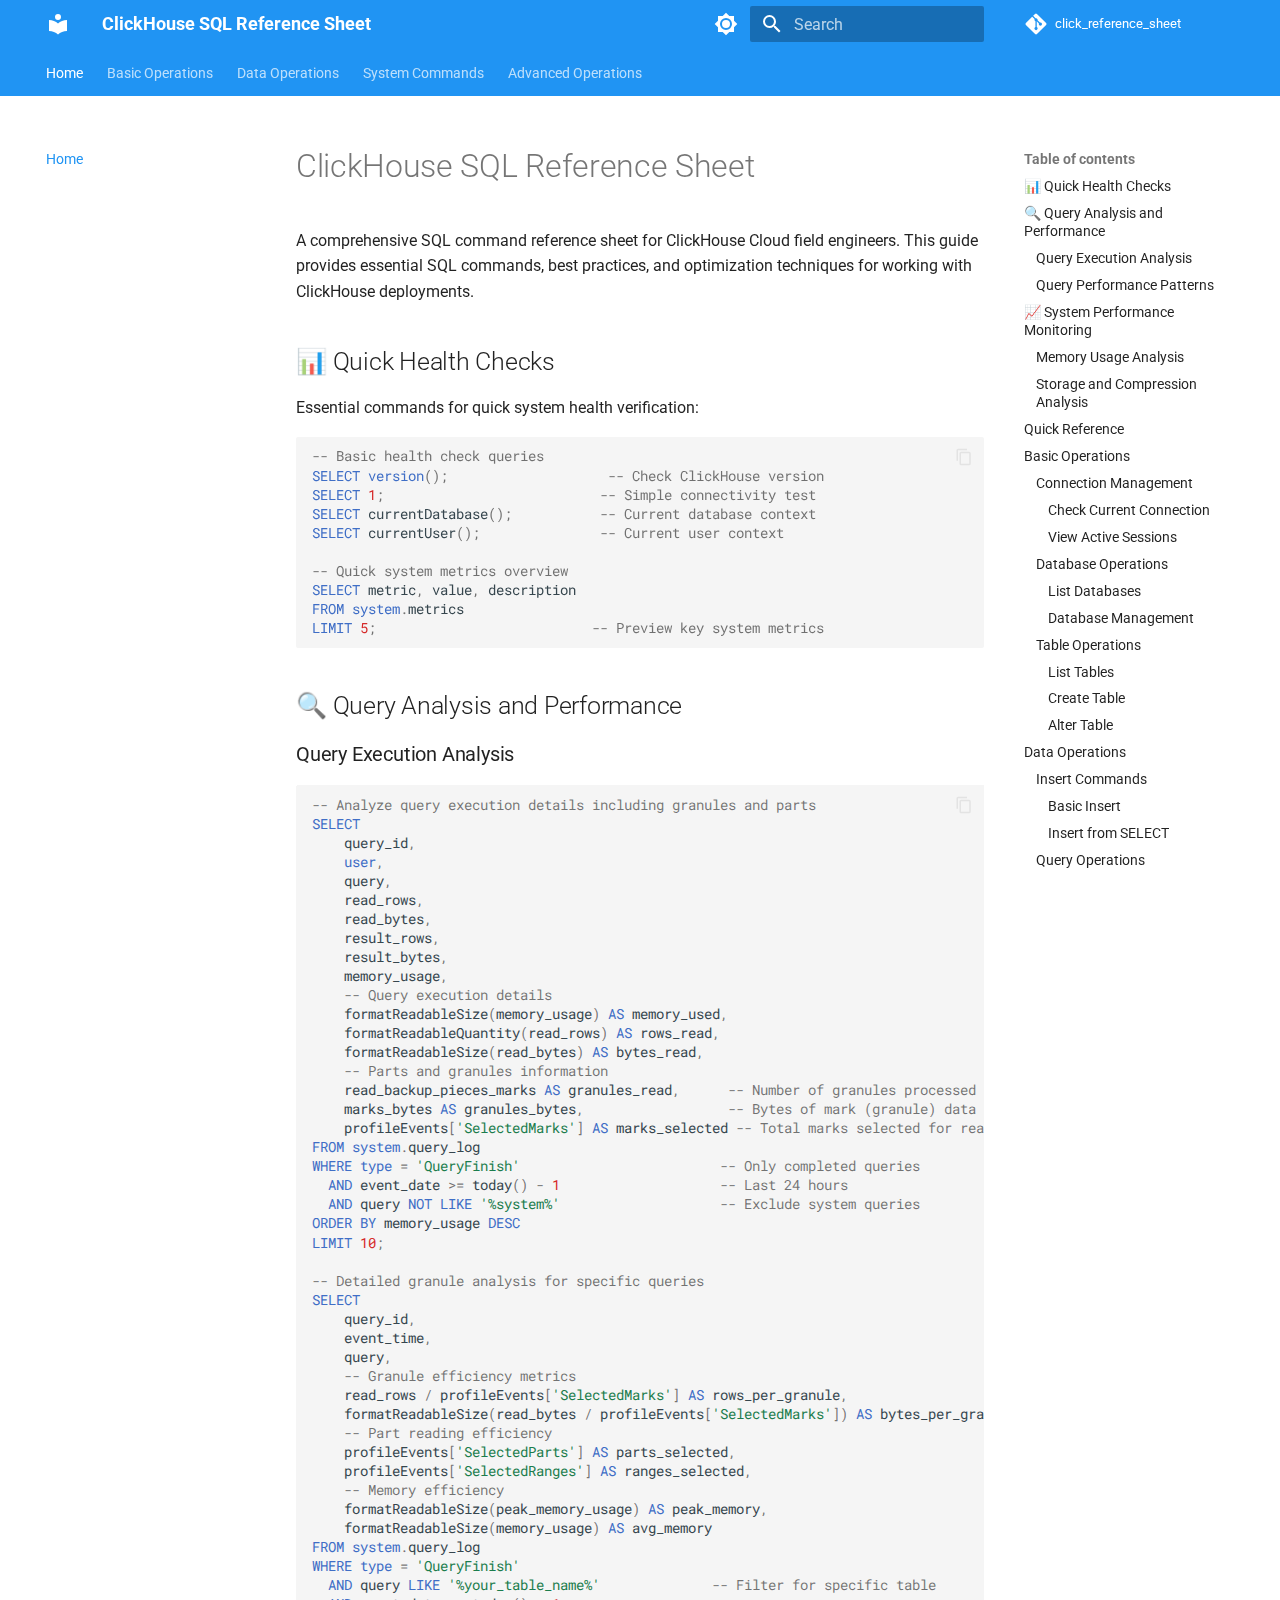
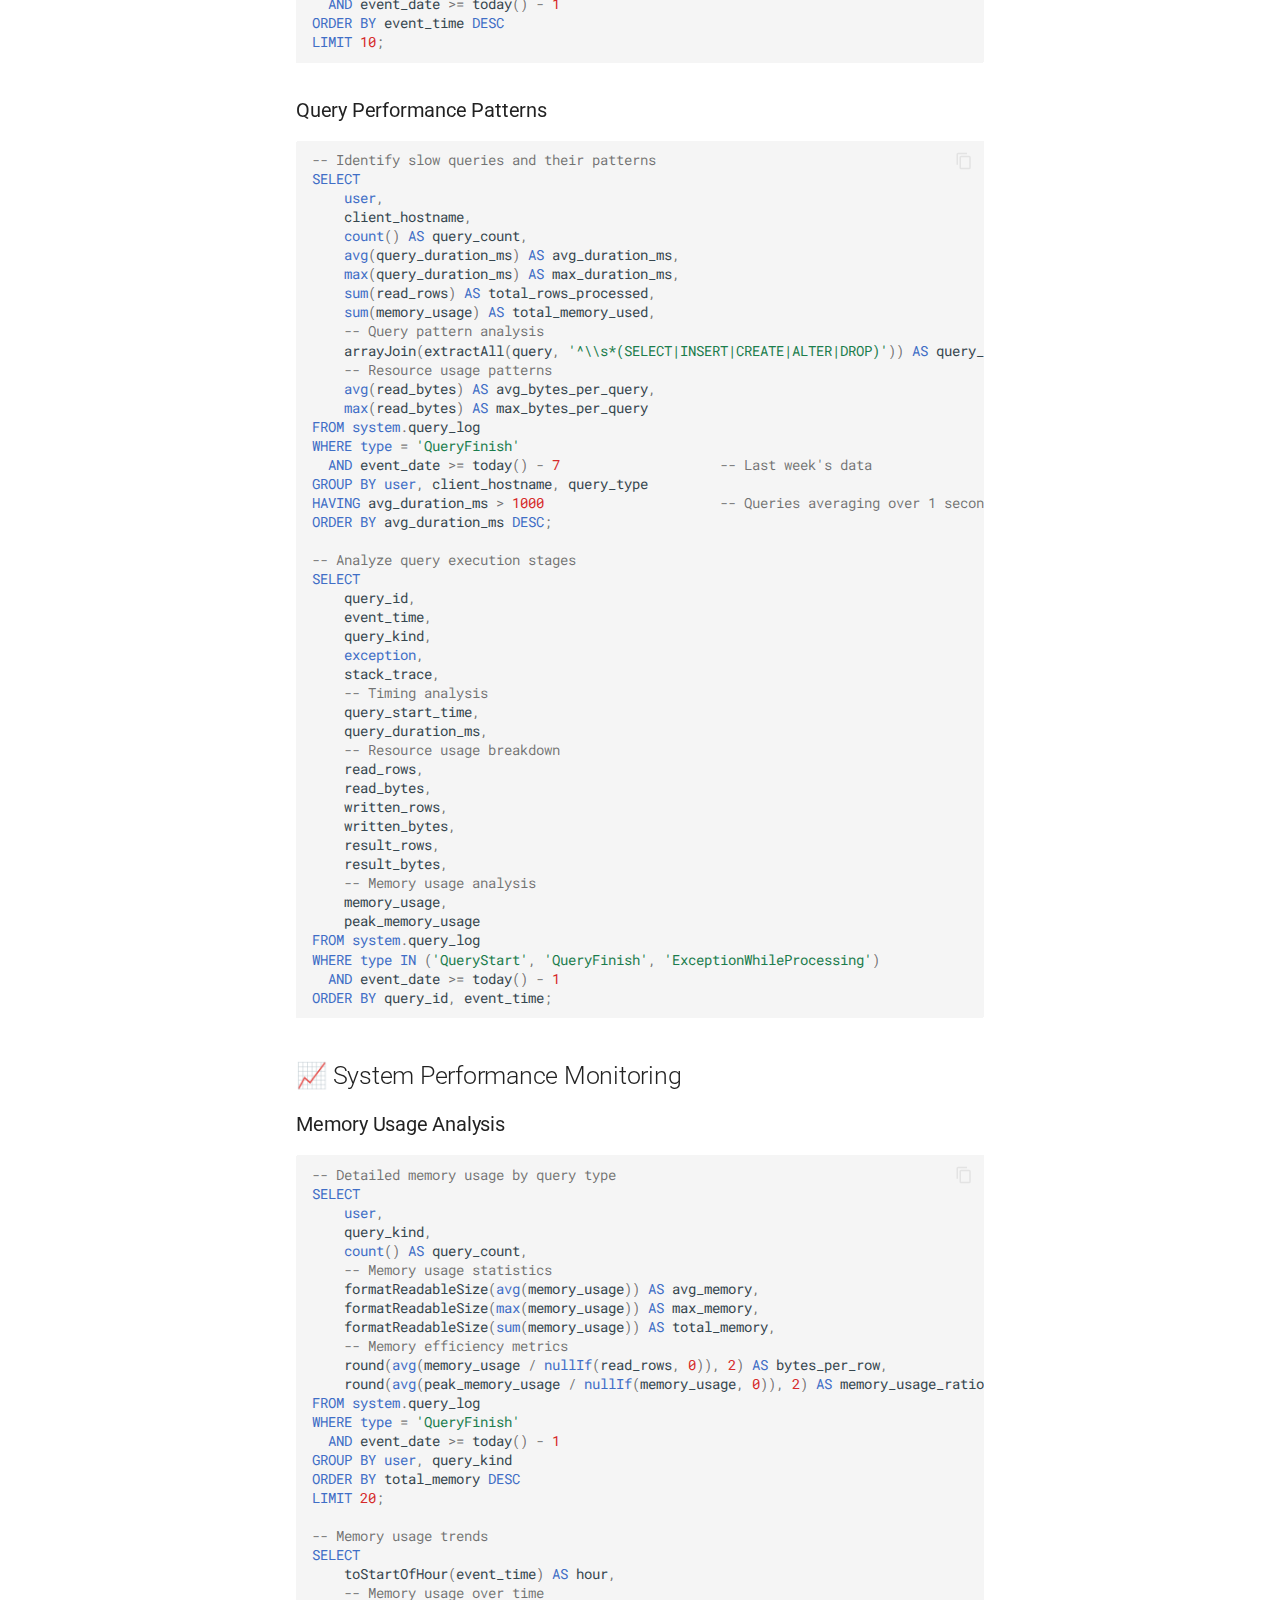
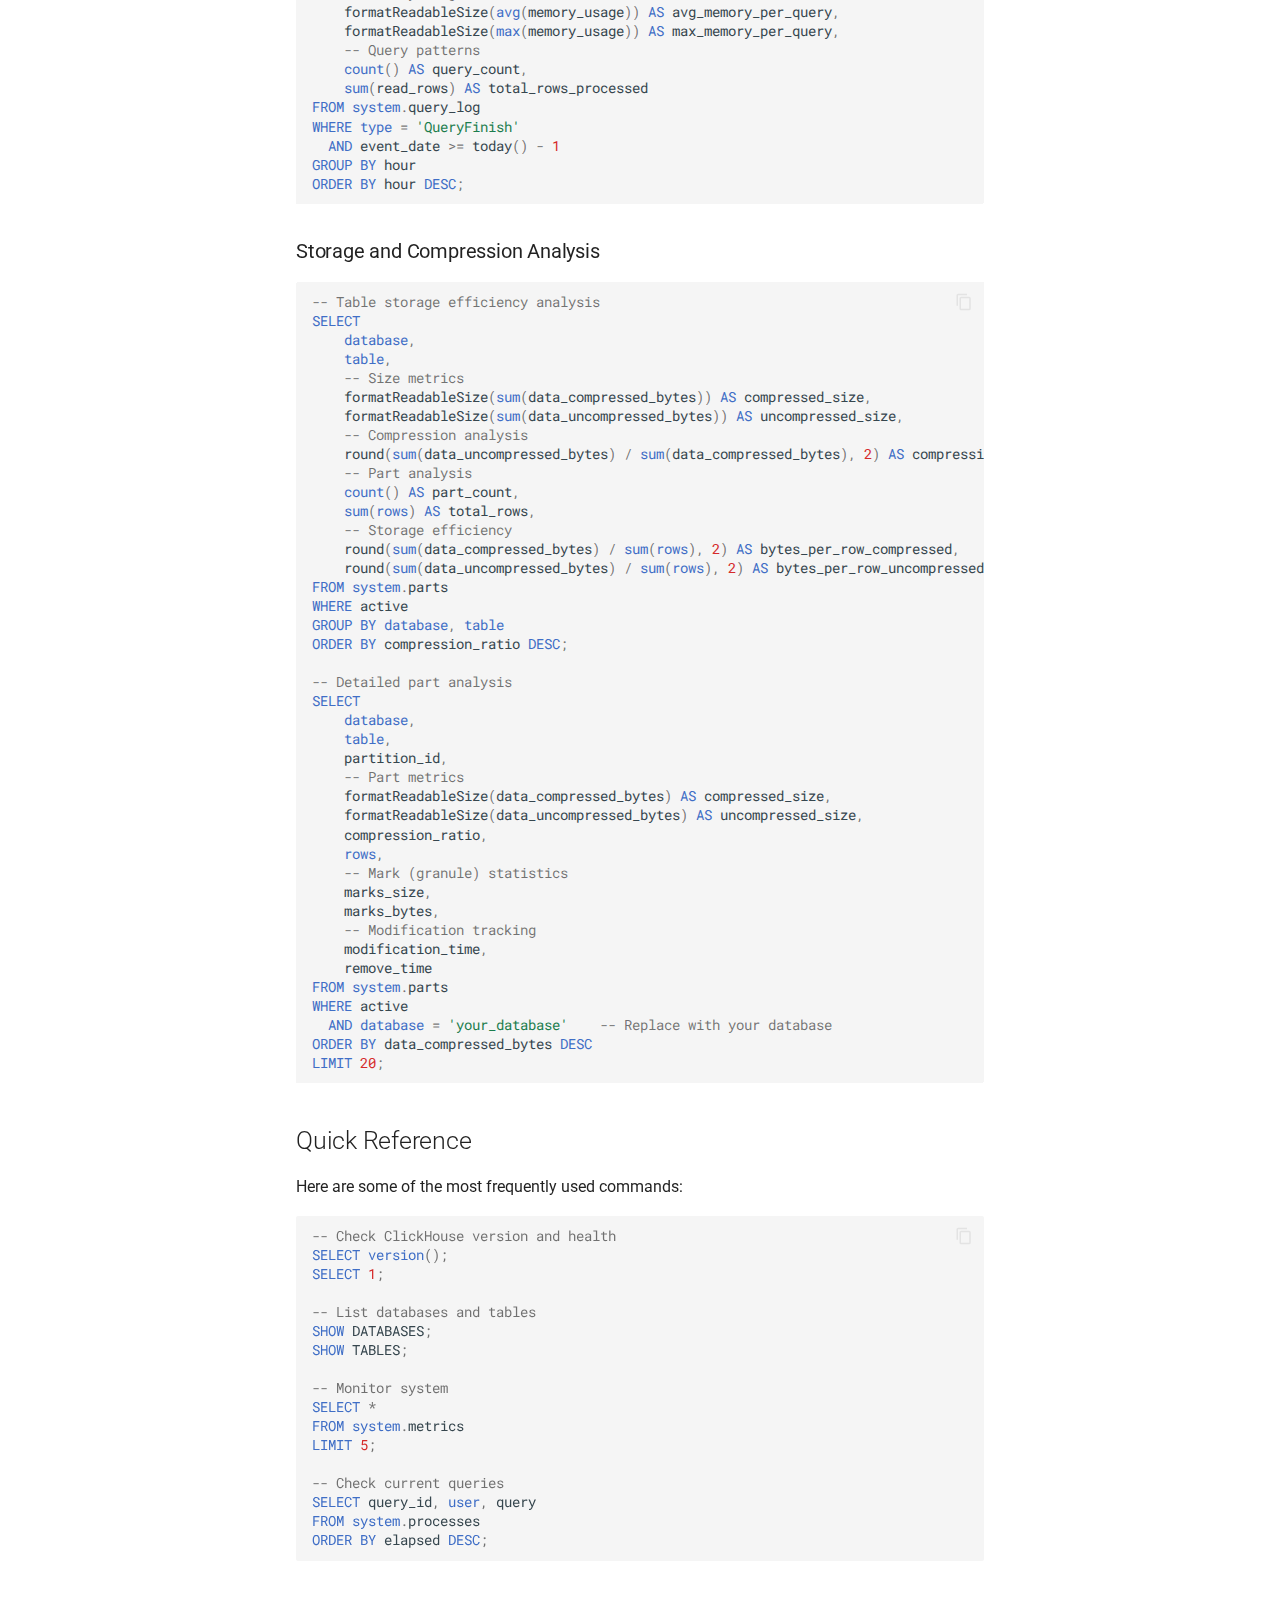
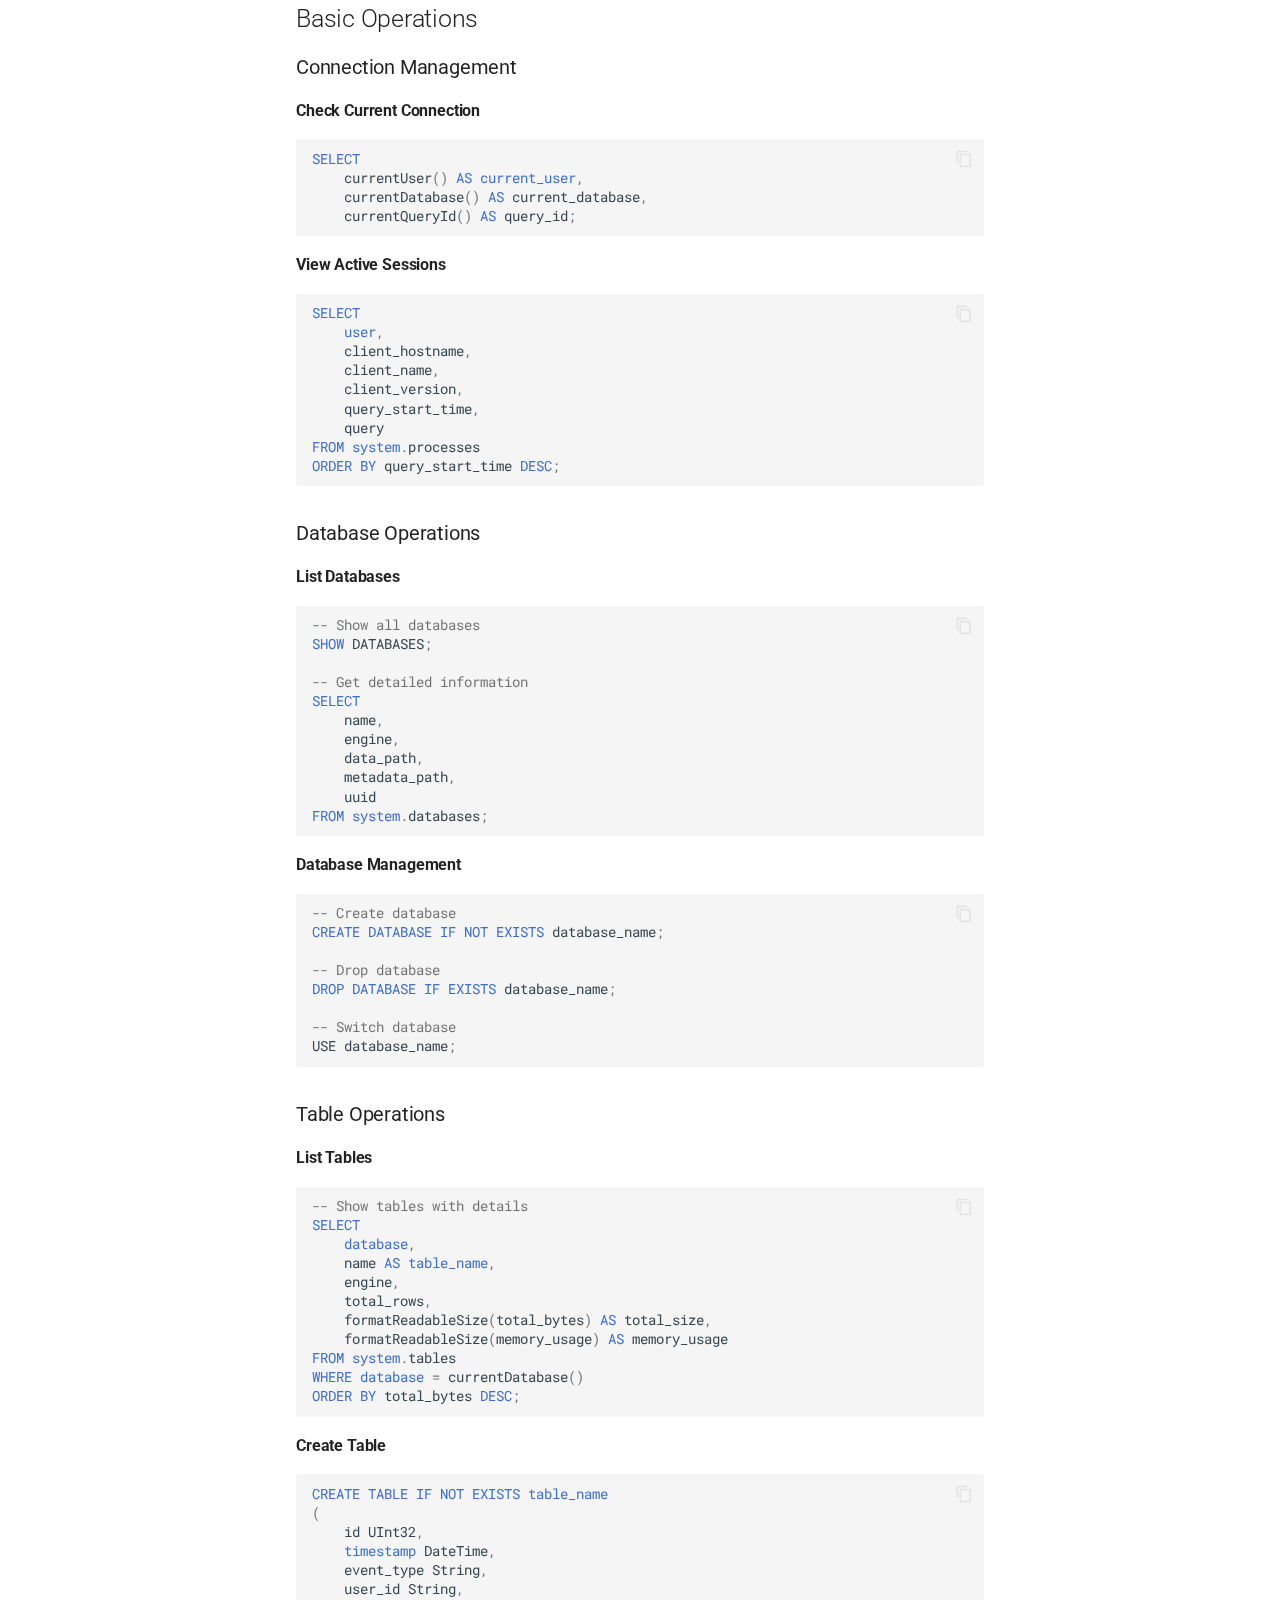
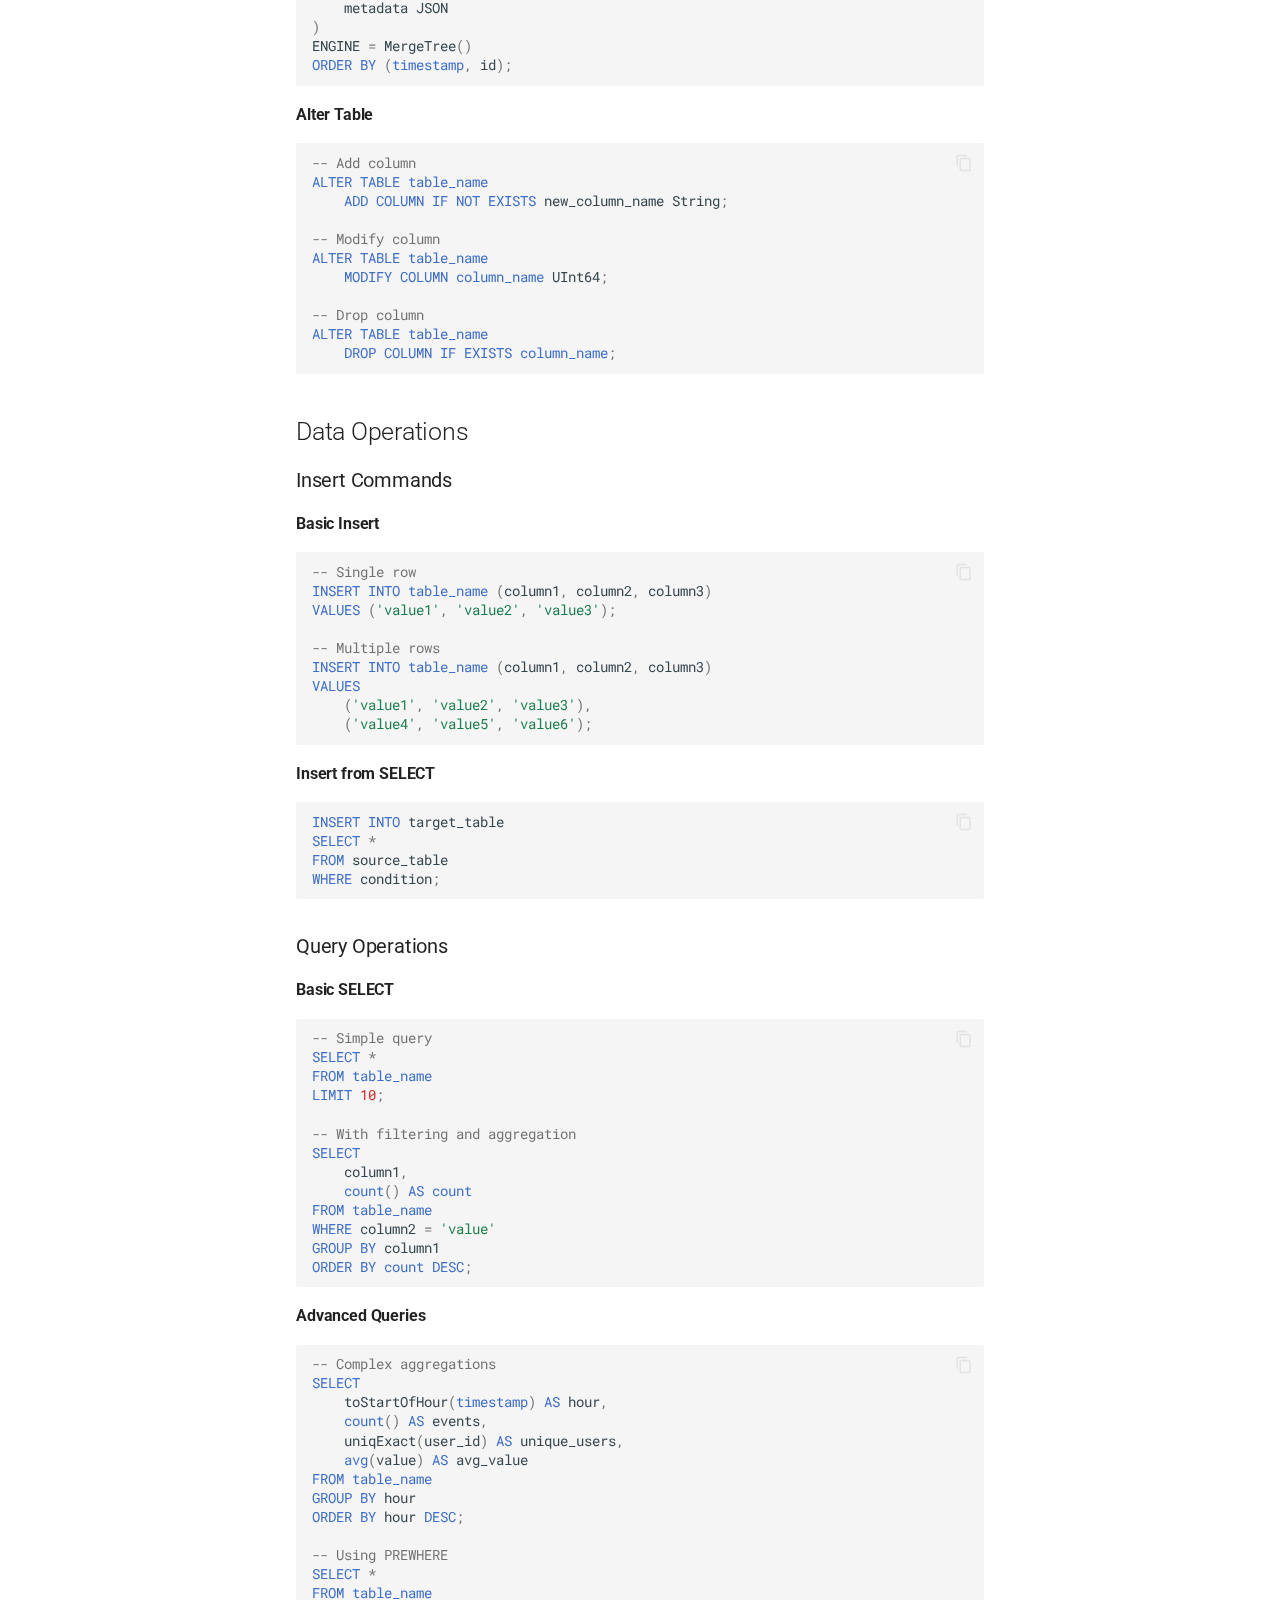
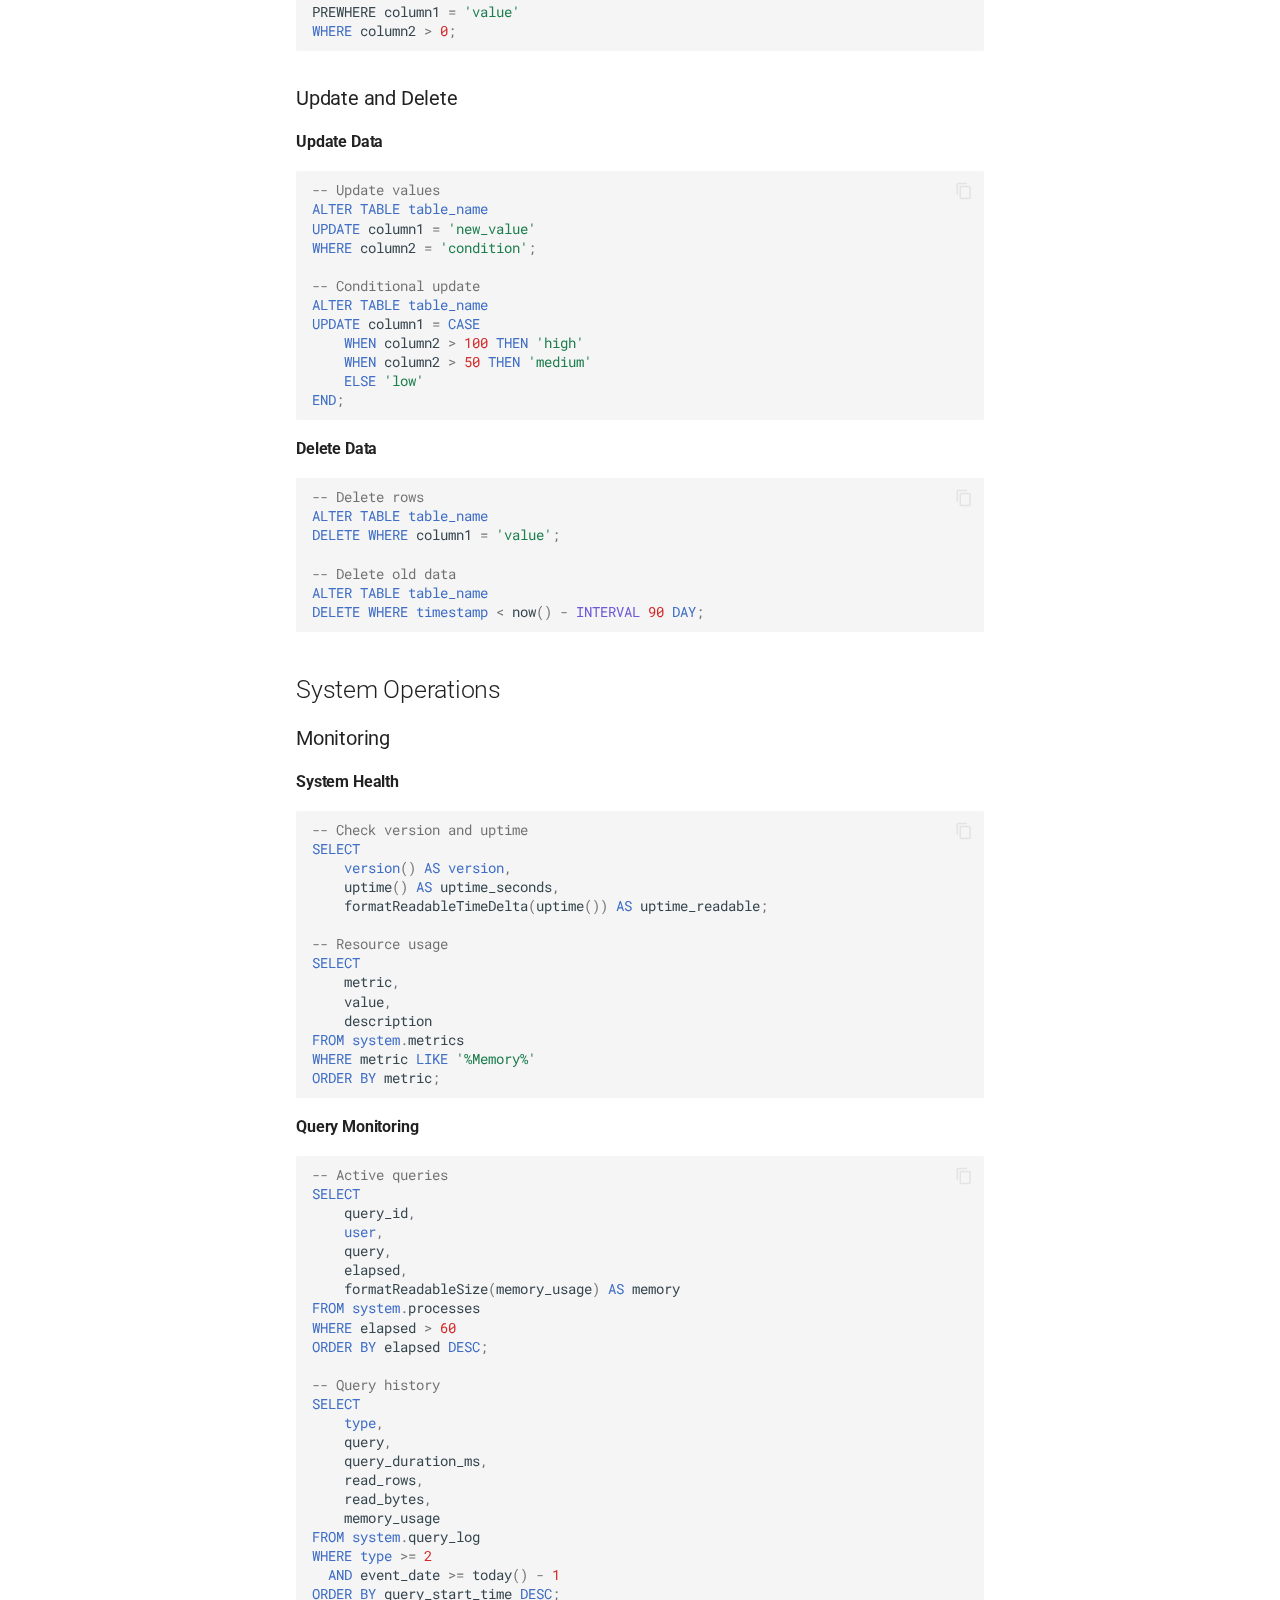
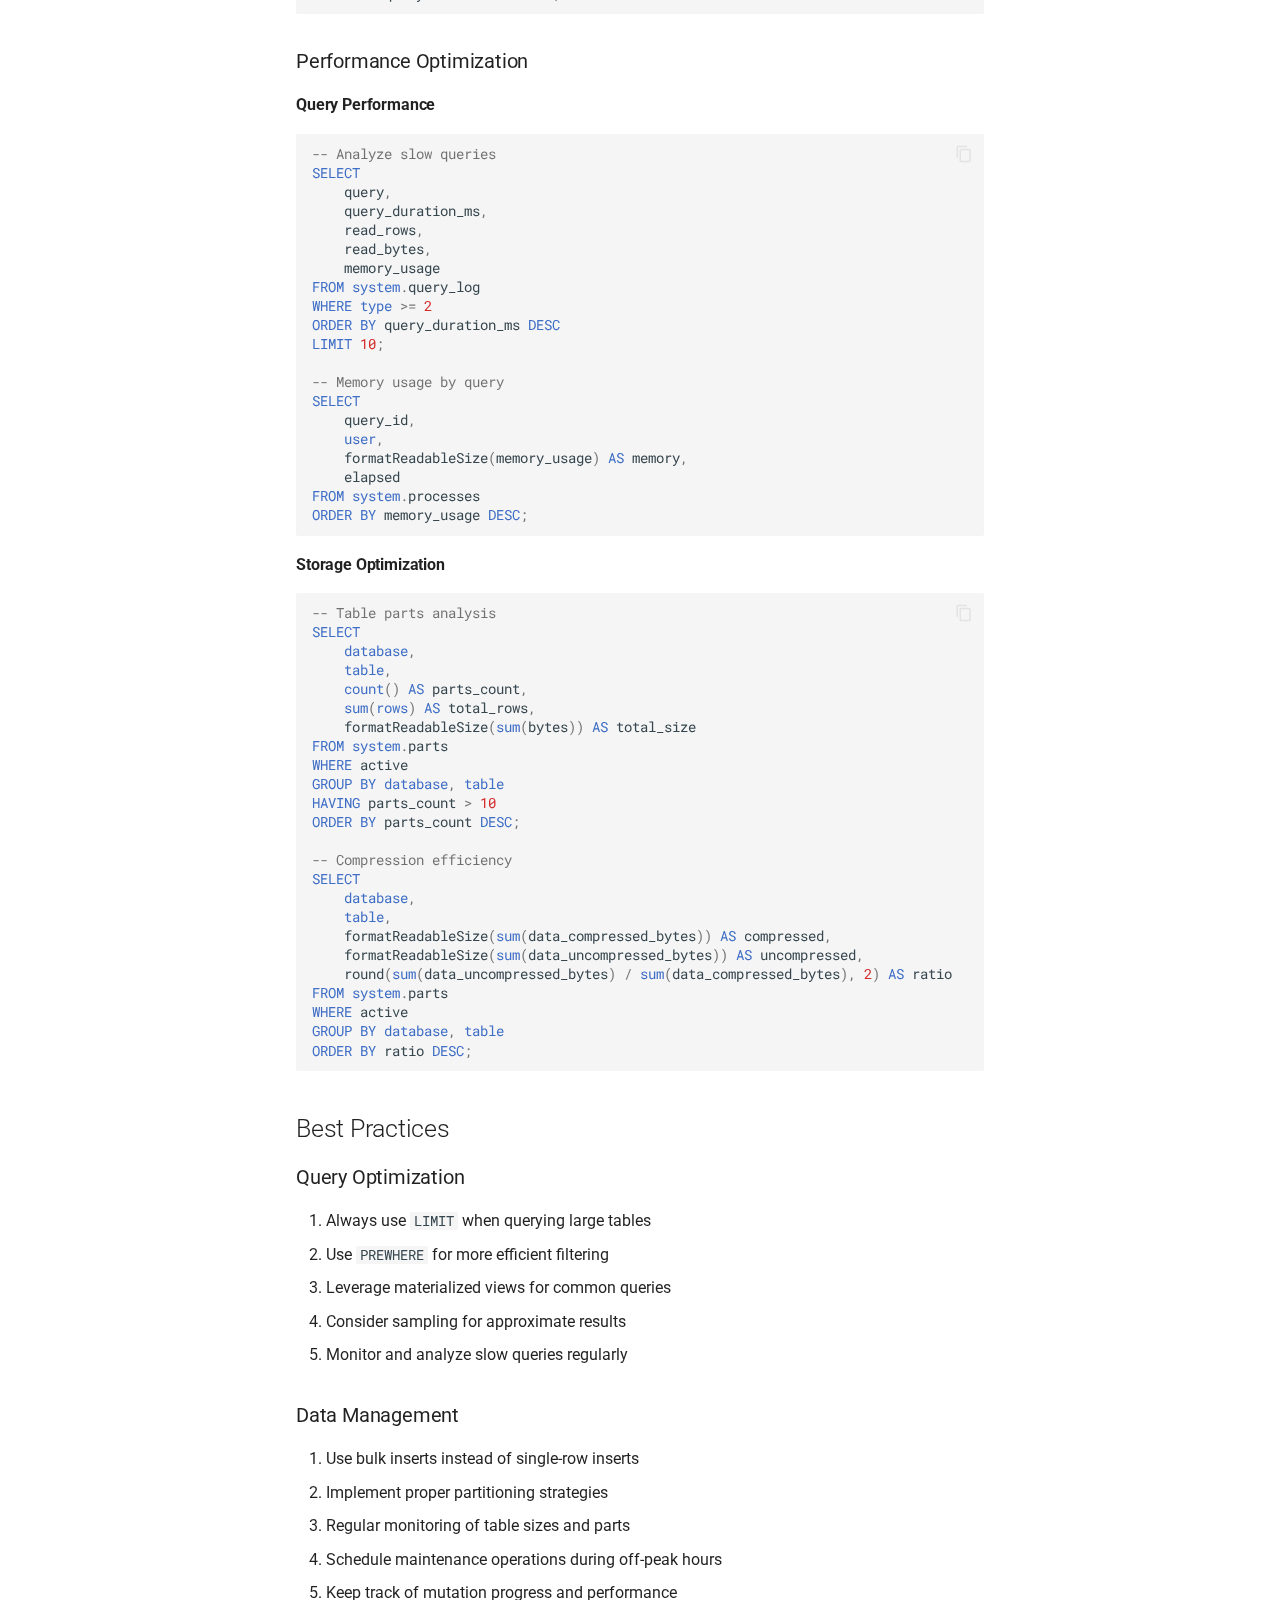
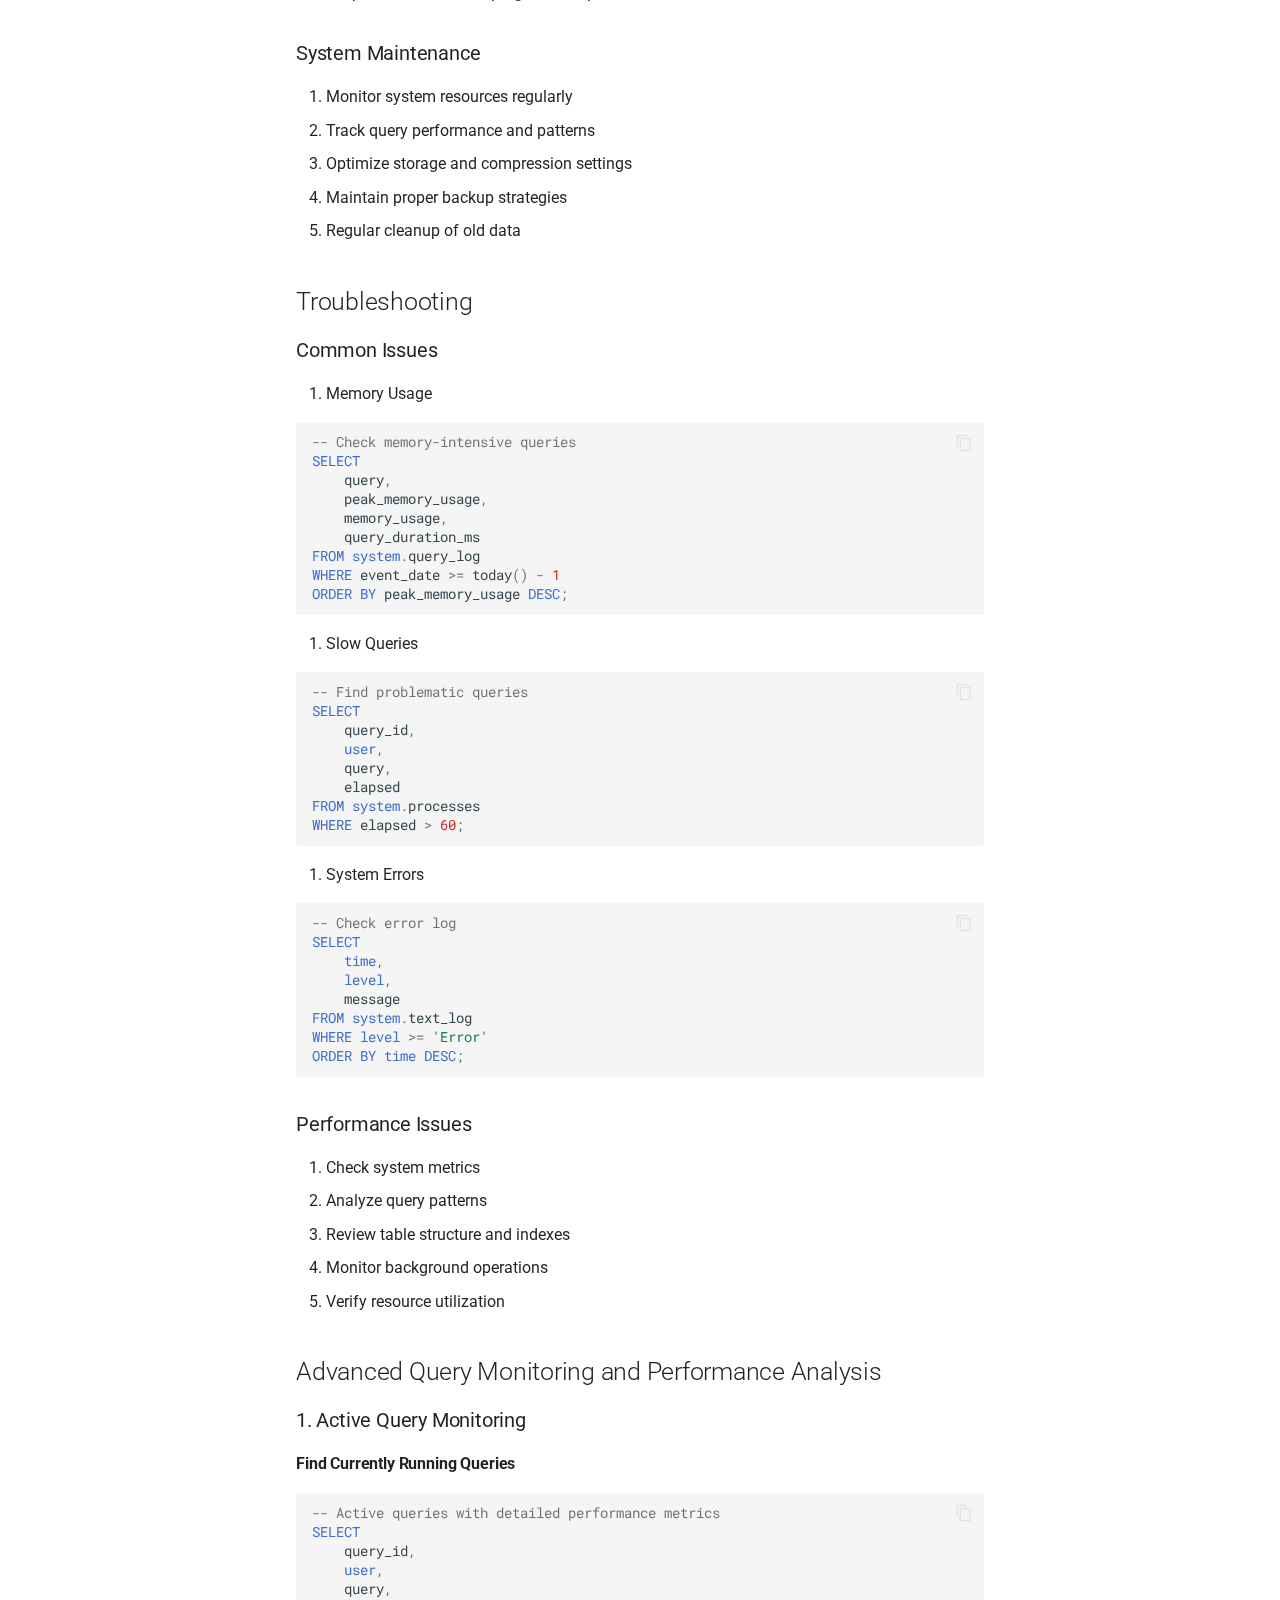
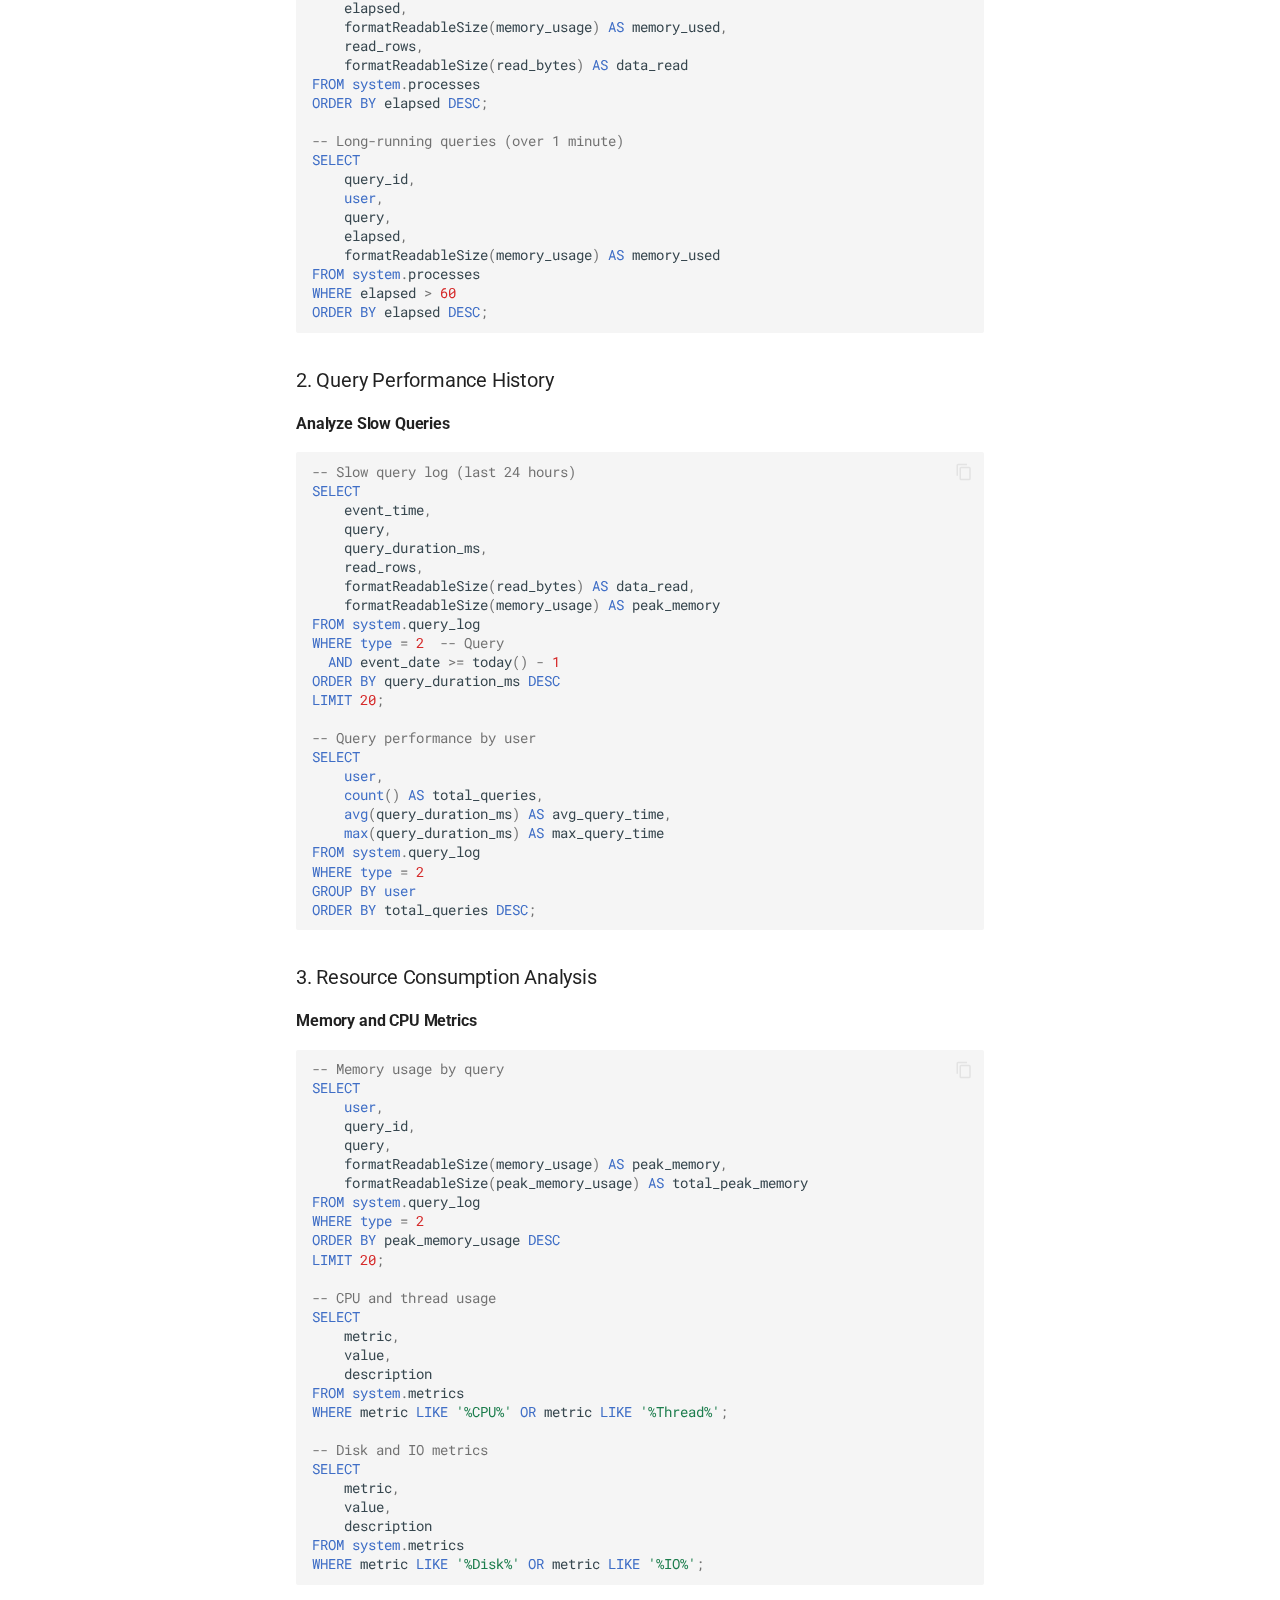
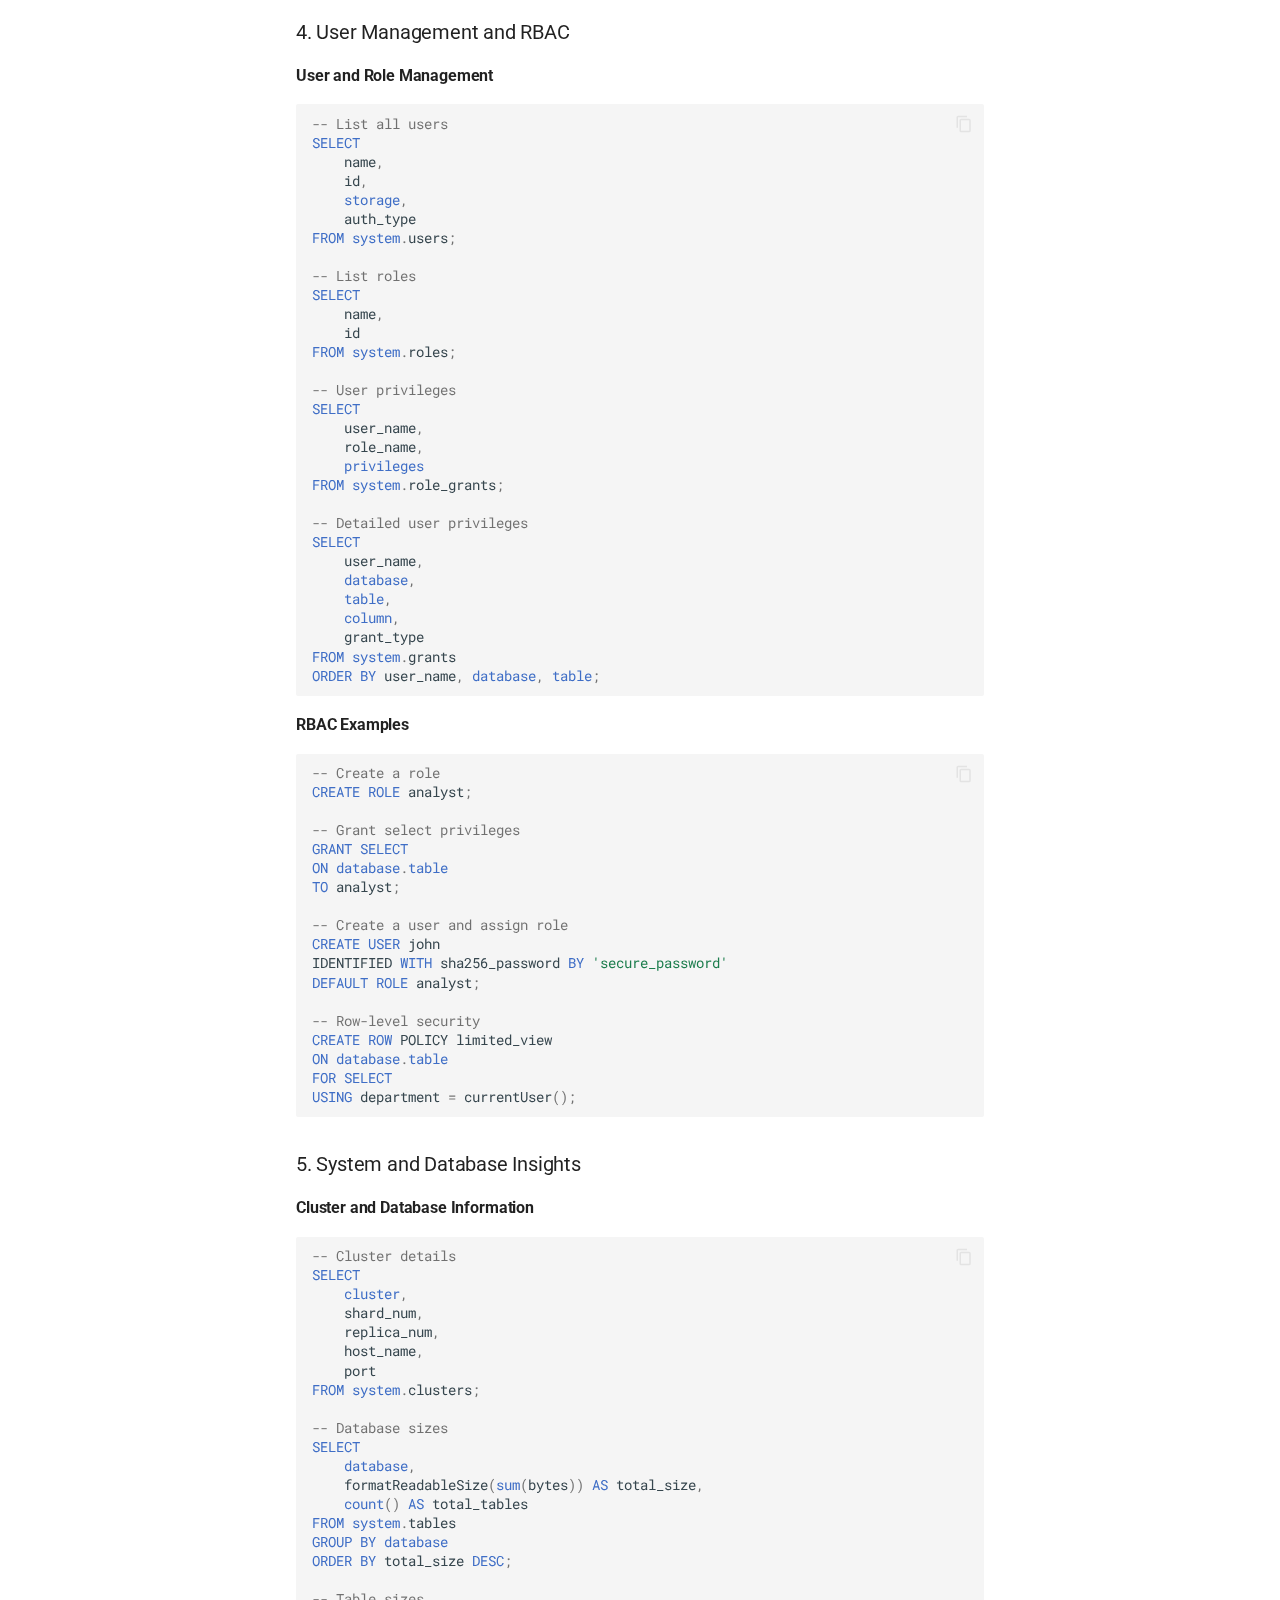
==== commit 542d847d: "Deployed c85fa68 with MkDocs version: 1.6.1" ====
--- a/index.html
+++ b/index.html
@@ -1,248 +1,790 @@
-<!doctype html><html lang=en class=no-js> <head><meta charset=utf-8><meta name=viewport content="width=device-width,initial-scale=1"><meta name=description content="A comprehensive SQL command reference sheet for ClickHouse Cloud field engineers"><link href=https://your-username.github.io/click_reference_sheet/ rel=canonical><link href=basic-operations/connection/ rel=next><link rel=icon href=assets/images/favicon.png><meta name=generator content="mkdocs-1.6.1, mkdocs-material-9.6.1"><title>ClickHouse SQL Reference Sheet</title><link rel=stylesheet href=assets/stylesheets/main.a40c8224.min.css><link rel=stylesheet href=assets/stylesheets/palette.06af60db.min.css><link rel=preconnect href=https://fonts.gstatic.com crossorigin><link rel=stylesheet href="https://fonts.googleapis.com/css?family=Roboto:300,300i,400,400i,700,700i%7CRoboto+Mono:400,400i,700,700i&display=fallback"><style>:root{--md-text-font:"Roboto";--md-code-font:"Roboto Mono"}</style><script>__md_scope=new URL(".",location),__md_hash=e=>[...e].reduce(((e,_)=>(e<<5)-e+_.charCodeAt(0)),0),__md_get=(e,_=localStorage,t=__md_scope)=>JSON.parse(_.getItem(t.pathname+"."+e)),__md_set=(e,_,t=localStorage,a=__md_scope)=>{try{t.setItem(a.pathname+"."+e,JSON.stringify(_))}catch(e){}}</script></head> <body dir=ltr data-md-color-scheme=default data-md-color-primary=blue data-md-color-accent=blue> <input class=md-toggle data-md-toggle=drawer type=checkbox id=__drawer autocomplete=off> <input class=md-toggle data-md-toggle=search type=checkbox id=__search autocomplete=off> <label class=md-overlay for=__drawer></label> <div data-md-component=skip> <a href=#clickhouse-sql-reference-sheet class=md-skip> Skip to content </a> </div> <div data-md-component=announce> </div> <header class=md-header data-md-component=header> <nav class="md-header__inner md-grid" aria-label=Header> <a href=. title="ClickHouse SQL Reference Sheet" class="md-header__button md-logo" aria-label="ClickHouse SQL Reference Sheet" data-md-component=logo> <svg xmlns=http://www.w3.org/2000/svg viewbox="0 0 24 24"><path d="M12 8a3 3 0 0 0 3-3 3 3 0 0 0-3-3 3 3 0 0 0-3 3 3 3 0 0 0 3 3m0 3.54C9.64 9.35 6.5 8 3 8v11c3.5 0 6.64 1.35 9 3.54 2.36-2.19 5.5-3.54 9-3.54V8c-3.5 0-6.64 1.35-9 3.54"/></svg> </a> <label class="md-header__button md-icon" for=__drawer> <svg xmlns=http://www.w3.org/2000/svg viewbox="0 0 24 24"><path d="M3 6h18v2H3zm0 5h18v2H3zm0 5h18v2H3z"/></svg> </label> <div class=md-header__title data-md-component=header-title> <div class=md-header__ellipsis> <div class=md-header__topic> <span class=md-ellipsis> ClickHouse SQL Reference Sheet </span> </div> <div class=md-header__topic data-md-component=header-topic> <span class=md-ellipsis> Home </span> </div> </div> </div> <form class=md-header__option data-md-component=palette> <input class=md-option data-md-color-media data-md-color-scheme=default data-md-color-primary=blue data-md-color-accent=blue aria-label="Switch to dark mode" type=radio name=__palette id=__palette_0> <label class="md-header__button md-icon" title="Switch to dark mode" for=__palette_1 hidden> <svg xmlns=http://www.w3.org/2000/svg viewbox="0 0 24 24"><path d="M12 8a4 4 0 0 0-4 4 4 4 0 0 0 4 4 4 4 0 0 0 4-4 4 4 0 0 0-4-4m0 10a6 6 0 0 1-6-6 6 6 0 0 1 6-6 6 6 0 0 1 6 6 6 6 0 0 1-6 6m8-9.31V4h-4.69L12 .69 8.69 4H4v4.69L.69 12 4 15.31V20h4.69L12 23.31 15.31 20H20v-4.69L23.31 12z"/></svg> </label> <input class=md-option data-md-color-media data-md-color-scheme=slate data-md-color-primary=blue data-md-color-accent=blue aria-label="Switch to light mode" type=radio name=__palette id=__palette_1> <label class="md-header__button md-icon" title="Switch to light mode" for=__palette_0 hidden> <svg xmlns=http://www.w3.org/2000/svg viewbox="0 0 24 24"><path d="M12 18c-.89 0-1.74-.2-2.5-.55C11.56 16.5 13 14.42 13 12s-1.44-4.5-3.5-5.45C10.26 6.2 11.11 6 12 6a6 6 0 0 1 6 6 6 6 0 0 1-6 6m8-9.31V4h-4.69L12 .69 8.69 4H4v4.69L.69 12 4 15.31V20h4.69L12 23.31 15.31 20H20v-4.69L23.31 12z"/></svg> </label> </form> <script>var palette=__md_get("__palette");if(palette&&palette.color){if("(prefers-color-scheme)"===palette.color.media){var media=matchMedia("(prefers-color-scheme: light)"),input=document.querySelector(media.matches?"[data-md-color-media='(prefers-color-scheme: light)']":"[data-md-color-media='(prefers-color-scheme: dark)']");palette.color.media=input.getAttribute("data-md-color-media"),palette.color.scheme=input.getAttribute("data-md-color-scheme"),palette.color.primary=input.getAttribute("data-md-color-primary"),palette.color.accent=input.getAttribute("data-md-color-accent")}for(var[key,value]of Object.entries(palette.color))document.body.setAttribute("data-md-color-"+key,value)}</script> <label class="md-header__button md-icon" for=__search> <svg xmlns=http://www.w3.org/2000/svg viewbox="0 0 24 24"><path d="M9.5 3A6.5 6.5 0 0 1 16 9.5c0 1.61-.59 3.09-1.56 4.23l.27.27h.79l5 5-1.5 1.5-5-5v-.79l-.27-.27A6.52 6.52 0 0 1 9.5 16 6.5 6.5 0 0 1 3 9.5 6.5 6.5 0 0 1 9.5 3m0 2C7 5 5 7 5 9.5S7 14 9.5 14 14 12 14 9.5 12 5 9.5 5"/></svg> </label> <div class=md-search data-md-component=search role=dialog> <label class=md-search__overlay for=__search></label> <div class=md-search__inner role=search> <form class=md-search__form name=search> <input type=text class=md-search__input name=query aria-label=Search placeholder=Search autocapitalize=off autocorrect=off autocomplete=off spellcheck=false data-md-component=search-query required> <label class="md-search__icon md-icon" for=__search> <svg xmlns=http://www.w3.org/2000/svg viewbox="0 0 24 24"><path d="M9.5 3A6.5 6.5 0 0 1 16 9.5c0 1.61-.59 3.09-1.56 4.23l.27.27h.79l5 5-1.5 1.5-5-5v-.79l-.27-.27A6.52 6.52 0 0 1 9.5 16 6.5 6.5 0 0 1 3 9.5 6.5 6.5 0 0 1 9.5 3m0 2C7 5 5 7 5 9.5S7 14 9.5 14 14 12 14 9.5 12 5 9.5 5"/></svg> <svg xmlns=http://www.w3.org/2000/svg viewbox="0 0 24 24"><path d="M20 11v2H8l5.5 5.5-1.42 1.42L4.16 12l7.92-7.92L13.5 5.5 8 11z"/></svg> </label> <nav class=md-search__options aria-label=Search> <button type=reset class="md-search__icon md-icon" title=Clear aria-label=Clear tabindex=-1> <svg xmlns=http://www.w3.org/2000/svg viewbox="0 0 24 24"><path d="M19 6.41 17.59 5 12 10.59 6.41 5 5 6.41 10.59 12 5 17.59 6.41 19 12 13.41 17.59 19 19 17.59 13.41 12z"/></svg> </button> </nav> <div class=md-search__suggest data-md-component=search-suggest></div> </form> <div class=md-search__output> <div class=md-search__scrollwrap tabindex=0 data-md-scrollfix> <div class=md-search-result data-md-component=search-result> <div class=md-search-result__meta> Initializing search </div> <ol class=md-search-result__list role=presentation></ol> </div> </div> </div> </div> </div> <div class=md-header__source> <a href=https://github.com/your-username/click_reference_sheet title="Go to repository" class=md-source data-md-component=source> <div class="md-source__icon md-icon"> <svg xmlns=http://www.w3.org/2000/svg viewbox="0 0 448 512"><!-- Font Awesome Free 6.7.2 by @fontawesome - https://fontawesome.com License - https://fontawesome.com/license/free (Icons: CC BY 4.0, Fonts: SIL OFL 1.1, Code: MIT License) Copyright 2024 Fonticons, Inc.--><path d="M439.55 236.05 244 40.45a28.87 28.87 0 0 0-40.81 0l-40.66 40.63 51.52 51.52c27.06-9.14 52.68 16.77 43.39 43.68l49.66 49.66c34.23-11.8 61.18 31 35.47 56.69-26.49 26.49-70.21-2.87-56-37.34L240.22 199v121.85c25.3 12.54 22.26 41.85 9.08 55a34.34 34.34 0 0 1-48.55 0c-17.57-17.6-11.07-46.91 11.25-56v-123c-20.8-8.51-24.6-30.74-18.64-45L142.57 101 8.45 235.14a28.86 28.86 0 0 0 0 40.81l195.61 195.6a28.86 28.86 0 0 0 40.8 0l194.69-194.69a28.86 28.86 0 0 0 0-40.81"/></svg> </div> <div class=md-source__repository> click_reference_sheet </div> </a> </div> </nav> </header> <div class=md-container data-md-component=container> <nav class=md-tabs aria-label=Tabs data-md-component=tabs> <div class=md-grid> <ul class=md-tabs__list> <li class="md-tabs__item md-tabs__item--active"> <a href=. class=md-tabs__link> Home </a> </li> <li class=md-tabs__item> <a href=basic-operations/connection/ class=md-tabs__link> Basic Operations </a> </li> <li class=md-tabs__item> <a href=data-operations/insert/ class=md-tabs__link> Data Operations </a> </li> <li class=md-tabs__item> <a href=system-commands/monitoring/ class=md-tabs__link> System Commands </a> </li> <li class=md-tabs__item> <a href=advanced-operations/materialized-views.md class=md-tabs__link> Advanced Operations </a> </li> </ul> </div> </nav> <main class=md-main data-md-component=main> <div class="md-main__inner md-grid"> <div class="md-sidebar md-sidebar--primary" data-md-component=sidebar data-md-type=navigation> <div class=md-sidebar__scrollwrap> <div class=md-sidebar__inner> <nav class="md-nav md-nav--primary md-nav--lifted" aria-label=Navigation data-md-level=0> <label class=md-nav__title for=__drawer> <a href=. title="ClickHouse SQL Reference Sheet" class="md-nav__button md-logo" aria-label="ClickHouse SQL Reference Sheet" data-md-component=logo> <svg xmlns=http://www.w3.org/2000/svg viewbox="0 0 24 24"><path d="M12 8a3 3 0 0 0 3-3 3 3 0 0 0-3-3 3 3 0 0 0-3 3 3 3 0 0 0 3 3m0 3.54C9.64 9.35 6.5 8 3 8v11c3.5 0 6.64 1.35 9 3.54 2.36-2.19 5.5-3.54 9-3.54V8c-3.5 0-6.64 1.35-9 3.54"/></svg> </a> ClickHouse SQL Reference Sheet </label> <div class=md-nav__source> <a href=https://github.com/your-username/click_reference_sheet title="Go to repository" class=md-source data-md-component=source> <div class="md-source__icon md-icon"> <svg xmlns=http://www.w3.org/2000/svg viewbox="0 0 448 512"><!-- Font Awesome Free 6.7.2 by @fontawesome - https://fontawesome.com License - https://fontawesome.com/license/free (Icons: CC BY 4.0, Fonts: SIL OFL 1.1, Code: MIT License) Copyright 2024 Fonticons, Inc.--><path d="M439.55 236.05 244 40.45a28.87 28.87 0 0 0-40.81 0l-40.66 40.63 51.52 51.52c27.06-9.14 52.68 16.77 43.39 43.68l49.66 49.66c34.23-11.8 61.18 31 35.47 56.69-26.49 26.49-70.21-2.87-56-37.34L240.22 199v121.85c25.3 12.54 22.26 41.85 9.08 55a34.34 34.34 0 0 1-48.55 0c-17.57-17.6-11.07-46.91 11.25-56v-123c-20.8-8.51-24.6-30.74-18.64-45L142.57 101 8.45 235.14a28.86 28.86 0 0 0 0 40.81l195.61 195.6a28.86 28.86 0 0 0 40.8 0l194.69-194.69a28.86 28.86 0 0 0 0-40.81"/></svg> </div> <div class=md-source__repository> click_reference_sheet </div> </a> </div> <ul class=md-nav__list data-md-scrollfix> <li class="md-nav__item md-nav__item--active"> <input class="md-nav__toggle md-toggle" type=checkbox id=__toc> <label class="md-nav__link md-nav__link--active" for=__toc> <span class=md-ellipsis> Home </span> <span class="md-nav__icon md-icon"></span> </label> <a href=. class="md-nav__link md-nav__link--active"> <span class=md-ellipsis> Home </span> </a> <nav class="md-nav md-nav--secondary" aria-label="Table of contents"> <label class=md-nav__title for=__toc> <span class="md-nav__icon md-icon"></span> Table of contents </label> <ul class=md-nav__list data-md-component=toc data-md-scrollfix> <li class=md-nav__item> <a href=#quick-reference class=md-nav__link> <span class=md-ellipsis> Quick Reference </span> </a> </li> <li class=md-nav__item> <a href=#basic-operations class=md-nav__link> <span class=md-ellipsis> Basic Operations </span> </a> <nav class=md-nav aria-label="Basic Operations"> <ul class=md-nav__list> <li class=md-nav__item> <a href=#connection-management class=md-nav__link> <span class=md-ellipsis> Connection Management </span> </a> <nav class=md-nav aria-label="Connection Management"> <ul class=md-nav__list> <li class=md-nav__item> <a href=#check-current-connection class=md-nav__link> <span class=md-ellipsis> Check Current Connection </span> </a> </li> <li class=md-nav__item> <a href=#view-active-sessions class=md-nav__link> <span class=md-ellipsis> View Active Sessions </span> </a> </li> </ul> </nav> </li> <li class=md-nav__item> <a href=#database-operations class=md-nav__link> <span class=md-ellipsis> Database Operations </span> </a> <nav class=md-nav aria-label="Database Operations"> <ul class=md-nav__list> <li class=md-nav__item> <a href=#list-databases class=md-nav__link> <span class=md-ellipsis> List Databases </span> </a> </li> <li class=md-nav__item> <a href=#database-management class=md-nav__link> <span class=md-ellipsis> Database Management </span> </a> </li> </ul> </nav> </li> <li class=md-nav__item> <a href=#table-operations class=md-nav__link> <span class=md-ellipsis> Table Operations </span> </a> <nav class=md-nav aria-label="Table Operations"> <ul class=md-nav__list> <li class=md-nav__item> <a href=#list-tables class=md-nav__link> <span class=md-ellipsis> List Tables </span> </a> </li> <li class=md-nav__item> <a href=#create-table class=md-nav__link> <span class=md-ellipsis> Create Table </span> </a> </li> <li class=md-nav__item> <a href=#alter-table class=md-nav__link> <span class=md-ellipsis> Alter Table </span> </a> </li> </ul> </nav> </li> </ul> </nav> </li> <li class=md-nav__item> <a href=#data-operations class=md-nav__link> <span class=md-ellipsis> Data Operations </span> </a> <nav class=md-nav aria-label="Data Operations"> <ul class=md-nav__list> <li class=md-nav__item> <a href=#insert-commands class=md-nav__link> <span class=md-ellipsis> Insert Commands </span> </a> <nav class=md-nav aria-label="Insert Commands"> <ul class=md-nav__list> <li class=md-nav__item> <a href=#basic-insert class=md-nav__link> <span class=md-ellipsis> Basic Insert </span> </a> </li> <li class=md-nav__item> <a href=#insert-from-select class=md-nav__link> <span class=md-ellipsis> Insert from SELECT </span> </a> </li> </ul> </nav> </li> <li class=md-nav__item> <a href=#query-operations class=md-nav__link> <span class=md-ellipsis> Query Operations </span> </a> <nav class=md-nav aria-label="Query Operations"> <ul class=md-nav__list> <li class=md-nav__item> <a href=#basic-select class=md-nav__link> <span class=md-ellipsis> Basic SELECT </span> </a> </li> <li class=md-nav__item> <a href=#advanced-queries class=md-nav__link> <span class=md-ellipsis> Advanced Queries </span> </a> </li> </ul> </nav> </li> <li class=md-nav__item> <a href=#update-and-delete class=md-nav__link> <span class=md-ellipsis> Update and Delete </span> </a> <nav class=md-nav aria-label="Update and Delete"> <ul class=md-nav__list> <li class=md-nav__item> <a href=#update-data class=md-nav__link> <span class=md-ellipsis> Update Data </span> </a> </li> <li class=md-nav__item> <a href=#delete-data class=md-nav__link> <span class=md-ellipsis> Delete Data </span> </a> </li> </ul> </nav> </li> </ul> </nav> </li> <li class=md-nav__item> <a href=#system-operations class=md-nav__link> <span class=md-ellipsis> System Operations </span> </a> <nav class=md-nav aria-label="System Operations"> <ul class=md-nav__list> <li class=md-nav__item> <a href=#monitoring class=md-nav__link> <span class=md-ellipsis> Monitoring </span> </a> <nav class=md-nav aria-label=Monitoring> <ul class=md-nav__list> <li class=md-nav__item> <a href=#system-health class=md-nav__link> <span class=md-ellipsis> System Health </span> </a> </li> <li class=md-nav__item> <a href=#query-monitoring class=md-nav__link> <span class=md-ellipsis> Query Monitoring </span> </a> </li> </ul> </nav> </li> <li class=md-nav__item> <a href=#performance-optimization class=md-nav__link> <span class=md-ellipsis> Performance Optimization </span> </a> <nav class=md-nav aria-label="Performance Optimization"> <ul class=md-nav__list> <li class=md-nav__item> <a href=#query-performance class=md-nav__link> <span class=md-ellipsis> Query Performance </span> </a> </li> <li class=md-nav__item> <a href=#storage-optimization class=md-nav__link> <span class=md-ellipsis> Storage Optimization </span> </a> </li> </ul> </nav> </li> </ul> </nav> </li> <li class=md-nav__item> <a href=#best-practices class=md-nav__link> <span class=md-ellipsis> Best Practices </span> </a> <nav class=md-nav aria-label="Best Practices"> <ul class=md-nav__list> <li class=md-nav__item> <a href=#query-optimization class=md-nav__link> <span class=md-ellipsis> Query Optimization </span> </a> </li> <li class=md-nav__item> <a href=#data-management class=md-nav__link> <span class=md-ellipsis> Data Management </span> </a> </li> <li class=md-nav__item> <a href=#system-maintenance class=md-nav__link> <span class=md-ellipsis> System Maintenance </span> </a> </li> </ul> </nav> </li> <li class=md-nav__item> <a href=#troubleshooting class=md-nav__link> <span class=md-ellipsis> Troubleshooting </span> </a> <nav class=md-nav aria-label=Troubleshooting> <ul class=md-nav__list> <li class=md-nav__item> <a href=#common-issues class=md-nav__link> <span class=md-ellipsis> Common Issues </span> </a> </li> <li class=md-nav__item> <a href=#performance-issues class=md-nav__link> <span class=md-ellipsis> Performance Issues </span> </a> </li> </ul> </nav> </li> </ul> </nav> </li> <li class="md-nav__item md-nav__item--nested"> <input class="md-nav__toggle md-toggle " type=checkbox id=__nav_2> <label class=md-nav__link for=__nav_2 id=__nav_2_label tabindex=0> <span class=md-ellipsis> Basic Operations </span> <span class="md-nav__icon md-icon"></span> </label> <nav class=md-nav data-md-level=1 aria-labelledby=__nav_2_label aria-expanded=false> <label class=md-nav__title for=__nav_2> <span class="md-nav__icon md-icon"></span> Basic Operations </label> <ul class=md-nav__list data-md-scrollfix> <li class=md-nav__item> <a href=basic-operations/connection/ class=md-nav__link> <span class=md-ellipsis> Connection </span> </a> </li> <li class=md-nav__item> <a href=basic-operations/databases/ class=md-nav__link> <span class=md-ellipsis> Databases </span> </a> </li> <li class=md-nav__item> <a href=basic-operations/tables/ class=md-nav__link> <span class=md-ellipsis> Tables </span> </a> </li> </ul> </nav> </li> <li class="md-nav__item md-nav__item--nested"> <input class="md-nav__toggle md-toggle " type=checkbox id=__nav_3> <label class=md-nav__link for=__nav_3 id=__nav_3_label tabindex=0> <span class=md-ellipsis> Data Operations </span> <span class="md-nav__icon md-icon"></span> </label> <nav class=md-nav data-md-level=1 aria-labelledby=__nav_3_label aria-expanded=false> <label class=md-nav__title for=__nav_3> <span class="md-nav__icon md-icon"></span> Data Operations </label> <ul class=md-nav__list data-md-scrollfix> <li class=md-nav__item> <a href=data-operations/insert/ class=md-nav__link> <span class=md-ellipsis> Inserting Data </span> </a> </li> <li class=md-nav__item> <a href=data-operations/select/ class=md-nav__link> <span class=md-ellipsis> Querying Data </span> </a> </li> <li class=md-nav__item> <a href=data-operations/update.md class=md-nav__link> <span class=md-ellipsis> Updating Data </span> </a> </li> </ul> </nav> </li> <li class="md-nav__item md-nav__item--nested"> <input class="md-nav__toggle md-toggle " type=checkbox id=__nav_4> <label class=md-nav__link for=__nav_4 id=__nav_4_label tabindex=0> <span class=md-ellipsis> System Commands </span> <span class="md-nav__icon md-icon"></span> </label> <nav class=md-nav data-md-level=1 aria-labelledby=__nav_4_label aria-expanded=false> <label class=md-nav__title for=__nav_4> <span class="md-nav__icon md-icon"></span> System Commands </label> <ul class=md-nav__list data-md-scrollfix> <li class=md-nav__item> <a href=system-commands/monitoring/ class=md-nav__link> <span class=md-ellipsis> Monitoring </span> </a> </li> <li class=md-nav__item> <a href=system-commands/performance/ class=md-nav__link> <span class=md-ellipsis> Performance </span> </a> </li> </ul> </nav> </li> <li class="md-nav__item md-nav__item--nested"> <input class="md-nav__toggle md-toggle " type=checkbox id=__nav_5> <label class=md-nav__link for=__nav_5 id=__nav_5_label tabindex=0> <span class=md-ellipsis> Advanced Operations </span> <span class="md-nav__icon md-icon"></span> </label> <nav class=md-nav data-md-level=1 aria-labelledby=__nav_5_label aria-expanded=false> <label class=md-nav__title for=__nav_5> <span class="md-nav__icon md-icon"></span> Advanced Operations </label> <ul class=md-nav__list data-md-scrollfix> <li class=md-nav__item> <a href=advanced-operations/materialized-views.md class=md-nav__link> <span class=md-ellipsis> Materialized Views </span> </a> </li> <li class=md-nav__item> <a href=advanced-operations/distributed-tables.md class=md-nav__link> <span class=md-ellipsis> Distributed Tables </span> </a> </li> </ul> </nav> </li> </ul> </nav> </div> </div> </div> <div class="md-sidebar md-sidebar--secondary" data-md-component=sidebar data-md-type=toc> <div class=md-sidebar__scrollwrap> <div class=md-sidebar__inner> <nav class="md-nav md-nav--secondary" aria-label="Table of contents"> <label class=md-nav__title for=__toc> <span class="md-nav__icon md-icon"></span> Table of contents </label> <ul class=md-nav__list data-md-component=toc data-md-scrollfix> <li class=md-nav__item> <a href=#quick-reference class=md-nav__link> <span class=md-ellipsis> Quick Reference </span> </a> </li> <li class=md-nav__item> <a href=#basic-operations class=md-nav__link> <span class=md-ellipsis> Basic Operations </span> </a> <nav class=md-nav aria-label="Basic Operations"> <ul class=md-nav__list> <li class=md-nav__item> <a href=#connection-management class=md-nav__link> <span class=md-ellipsis> Connection Management </span> </a> <nav class=md-nav aria-label="Connection Management"> <ul class=md-nav__list> <li class=md-nav__item> <a href=#check-current-connection class=md-nav__link> <span class=md-ellipsis> Check Current Connection </span> </a> </li> <li class=md-nav__item> <a href=#view-active-sessions class=md-nav__link> <span class=md-ellipsis> View Active Sessions </span> </a> </li> </ul> </nav> </li> <li class=md-nav__item> <a href=#database-operations class=md-nav__link> <span class=md-ellipsis> Database Operations </span> </a> <nav class=md-nav aria-label="Database Operations"> <ul class=md-nav__list> <li class=md-nav__item> <a href=#list-databases class=md-nav__link> <span class=md-ellipsis> List Databases </span> </a> </li> <li class=md-nav__item> <a href=#database-management class=md-nav__link> <span class=md-ellipsis> Database Management </span> </a> </li> </ul> </nav> </li> <li class=md-nav__item> <a href=#table-operations class=md-nav__link> <span class=md-ellipsis> Table Operations </span> </a> <nav class=md-nav aria-label="Table Operations"> <ul class=md-nav__list> <li class=md-nav__item> <a href=#list-tables class=md-nav__link> <span class=md-ellipsis> List Tables </span> </a> </li> <li class=md-nav__item> <a href=#create-table class=md-nav__link> <span class=md-ellipsis> Create Table </span> </a> </li> <li class=md-nav__item> <a href=#alter-table class=md-nav__link> <span class=md-ellipsis> Alter Table </span> </a> </li> </ul> </nav> </li> </ul> </nav> </li> <li class=md-nav__item> <a href=#data-operations class=md-nav__link> <span class=md-ellipsis> Data Operations </span> </a> <nav class=md-nav aria-label="Data Operations"> <ul class=md-nav__list> <li class=md-nav__item> <a href=#insert-commands class=md-nav__link> <span class=md-ellipsis> Insert Commands </span> </a> <nav class=md-nav aria-label="Insert Commands"> <ul class=md-nav__list> <li class=md-nav__item> <a href=#basic-insert class=md-nav__link> <span class=md-ellipsis> Basic Insert </span> </a> </li> <li class=md-nav__item> <a href=#insert-from-select class=md-nav__link> <span class=md-ellipsis> Insert from SELECT </span> </a> </li> </ul> </nav> </li> <li class=md-nav__item> <a href=#query-operations class=md-nav__link> <span class=md-ellipsis> Query Operations </span> </a> <nav class=md-nav aria-label="Query Operations"> <ul class=md-nav__list> <li class=md-nav__item> <a href=#basic-select class=md-nav__link> <span class=md-ellipsis> Basic SELECT </span> </a> </li> <li class=md-nav__item> <a href=#advanced-queries class=md-nav__link> <span class=md-ellipsis> Advanced Queries </span> </a> </li> </ul> </nav> </li> <li class=md-nav__item> <a href=#update-and-delete class=md-nav__link> <span class=md-ellipsis> Update and Delete </span> </a> <nav class=md-nav aria-label="Update and Delete"> <ul class=md-nav__list> <li class=md-nav__item> <a href=#update-data class=md-nav__link> <span class=md-ellipsis> Update Data </span> </a> </li> <li class=md-nav__item> <a href=#delete-data class=md-nav__link> <span class=md-ellipsis> Delete Data </span> </a> </li> </ul> </nav> </li> </ul> </nav> </li> <li class=md-nav__item> <a href=#system-operations class=md-nav__link> <span class=md-ellipsis> System Operations </span> </a> <nav class=md-nav aria-label="System Operations"> <ul class=md-nav__list> <li class=md-nav__item> <a href=#monitoring class=md-nav__link> <span class=md-ellipsis> Monitoring </span> </a> <nav class=md-nav aria-label=Monitoring> <ul class=md-nav__list> <li class=md-nav__item> <a href=#system-health class=md-nav__link> <span class=md-ellipsis> System Health </span> </a> </li> <li class=md-nav__item> <a href=#query-monitoring class=md-nav__link> <span class=md-ellipsis> Query Monitoring </span> </a> </li> </ul> </nav> </li> <li class=md-nav__item> <a href=#performance-optimization class=md-nav__link> <span class=md-ellipsis> Performance Optimization </span> </a> <nav class=md-nav aria-label="Performance Optimization"> <ul class=md-nav__list> <li class=md-nav__item> <a href=#query-performance class=md-nav__link> <span class=md-ellipsis> Query Performance </span> </a> </li> <li class=md-nav__item> <a href=#storage-optimization class=md-nav__link> <span class=md-ellipsis> Storage Optimization </span> </a> </li> </ul> </nav> </li> </ul> </nav> </li> <li class=md-nav__item> <a href=#best-practices class=md-nav__link> <span class=md-ellipsis> Best Practices </span> </a> <nav class=md-nav aria-label="Best Practices"> <ul class=md-nav__list> <li class=md-nav__item> <a href=#query-optimization class=md-nav__link> <span class=md-ellipsis> Query Optimization </span> </a> </li> <li class=md-nav__item> <a href=#data-management class=md-nav__link> <span class=md-ellipsis> Data Management </span> </a> </li> <li class=md-nav__item> <a href=#system-maintenance class=md-nav__link> <span class=md-ellipsis> System Maintenance </span> </a> </li> </ul> </nav> </li> <li class=md-nav__item> <a href=#troubleshooting class=md-nav__link> <span class=md-ellipsis> Troubleshooting </span> </a> <nav class=md-nav aria-label=Troubleshooting> <ul class=md-nav__list> <li class=md-nav__item> <a href=#common-issues class=md-nav__link> <span class=md-ellipsis> Common Issues </span> </a> </li> <li class=md-nav__item> <a href=#performance-issues class=md-nav__link> <span class=md-ellipsis> Performance Issues </span> </a> </li> </ul> </nav> </li> </ul> </nav> </div> </div> </div> <div class=md-content data-md-component=content> <article class="md-content__inner md-typeset"> <h1 id=clickhouse-sql-reference-sheet>ClickHouse SQL Reference Sheet</h1> <p>A comprehensive SQL command reference sheet for ClickHouse Cloud field engineers. This guide provides essential SQL commands, best practices, and optimization techniques for working with ClickHouse deployments.</p> <h2 id=quick-reference>Quick Reference</h2> <p>Here are some of the most frequently used commands:</p> <div class=highlight><pre><span></span><code><span id=__code-0-1><a id=__codelineno-0-1 name=__codelineno-0-1 href=#__codelineno-0-1></a><span class=c1>-- Check ClickHouse version and health</span>
-</span><span id=__code-0-2><a id=__codelineno-0-2 name=__codelineno-0-2 href=#__codelineno-0-2></a><span class=k>SELECT</span><span class=w> </span><span class=k>version</span><span class=p>();</span>
-</span><span id=__code-0-3><a id=__codelineno-0-3 name=__codelineno-0-3 href=#__codelineno-0-3></a><span class=k>SELECT</span><span class=w> </span><span class=mi>1</span><span class=p>;</span>
-</span><span id=__code-0-4><a id=__codelineno-0-4 name=__codelineno-0-4 href=#__codelineno-0-4></a>
-</span><span id=__code-0-5><a id=__codelineno-0-5 name=__codelineno-0-5 href=#__codelineno-0-5></a><span class=c1>-- List databases and tables</span>
-</span><span id=__code-0-6><a id=__codelineno-0-6 name=__codelineno-0-6 href=#__codelineno-0-6></a><span class=k>SHOW</span><span class=w> </span><span class=n>DATABASES</span><span class=p>;</span>
-</span><span id=__code-0-7><a id=__codelineno-0-7 name=__codelineno-0-7 href=#__codelineno-0-7></a><span class=k>SHOW</span><span class=w> </span><span class=n>TABLES</span><span class=p>;</span>
-</span><span id=__code-0-8><a id=__codelineno-0-8 name=__codelineno-0-8 href=#__codelineno-0-8></a>
-</span><span id=__code-0-9><a id=__codelineno-0-9 name=__codelineno-0-9 href=#__codelineno-0-9></a><span class=c1>-- Monitor system</span>
-</span><span id=__code-0-10><a id=__codelineno-0-10 name=__codelineno-0-10 href=#__codelineno-0-10></a><span class=k>SELECT</span><span class=w> </span><span class=o>*</span>
-</span><span id=__code-0-11><a id=__codelineno-0-11 name=__codelineno-0-11 href=#__codelineno-0-11></a><span class=k>FROM</span><span class=w> </span><span class=k>system</span><span class=p>.</span><span class=n>metrics</span>
-</span><span id=__code-0-12><a id=__codelineno-0-12 name=__codelineno-0-12 href=#__codelineno-0-12></a><span class=k>LIMIT</span><span class=w> </span><span class=mi>5</span><span class=p>;</span>
-</span><span id=__code-0-13><a id=__codelineno-0-13 name=__codelineno-0-13 href=#__codelineno-0-13></a>
-</span><span id=__code-0-14><a id=__codelineno-0-14 name=__codelineno-0-14 href=#__codelineno-0-14></a><span class=c1>-- Check current queries</span>
-</span><span id=__code-0-15><a id=__codelineno-0-15 name=__codelineno-0-15 href=#__codelineno-0-15></a><span class=k>SELECT</span><span class=w> </span><span class=n>query_id</span><span class=p>,</span><span class=w> </span><span class=k>user</span><span class=p>,</span><span class=w> </span><span class=n>query</span>
-</span><span id=__code-0-16><a id=__codelineno-0-16 name=__codelineno-0-16 href=#__codelineno-0-16></a><span class=k>FROM</span><span class=w> </span><span class=k>system</span><span class=p>.</span><span class=n>processes</span>
-</span><span id=__code-0-17><a id=__codelineno-0-17 name=__codelineno-0-17 href=#__codelineno-0-17></a><span class=k>ORDER</span><span class=w> </span><span class=k>BY</span><span class=w> </span><span class=n>elapsed</span><span class=w> </span><span class=k>DESC</span><span class=p>;</span>
-</span></code></pre></div> <h2 id=basic-operations>Basic Operations</h2> <h3 id=connection-management>Connection Management</h3> <h4 id=check-current-connection>Check Current Connection</h4> <div class=highlight><pre><span></span><code><span id=__code-1-1><a id=__codelineno-1-1 name=__codelineno-1-1 href=#__codelineno-1-1></a><span class=k>SELECT</span>
-</span><span id=__code-1-2><a id=__codelineno-1-2 name=__codelineno-1-2 href=#__codelineno-1-2></a><span class=w>    </span><span class=n>currentUser</span><span class=p>()</span><span class=w> </span><span class=k>AS</span><span class=w> </span><span class=k>current_user</span><span class=p>,</span>
-</span><span id=__code-1-3><a id=__codelineno-1-3 name=__codelineno-1-3 href=#__codelineno-1-3></a><span class=w>    </span><span class=n>currentDatabase</span><span class=p>()</span><span class=w> </span><span class=k>AS</span><span class=w> </span><span class=n>current_database</span><span class=p>,</span>
-</span><span id=__code-1-4><a id=__codelineno-1-4 name=__codelineno-1-4 href=#__codelineno-1-4></a><span class=w>    </span><span class=n>currentQueryId</span><span class=p>()</span><span class=w> </span><span class=k>AS</span><span class=w> </span><span class=n>query_id</span><span class=p>;</span>
-</span></code></pre></div> <h4 id=view-active-sessions>View Active Sessions</h4> <div class=highlight><pre><span></span><code><span id=__code-2-1><a id=__codelineno-2-1 name=__codelineno-2-1 href=#__codelineno-2-1></a><span class=k>SELECT</span>
-</span><span id=__code-2-2><a id=__codelineno-2-2 name=__codelineno-2-2 href=#__codelineno-2-2></a><span class=w>    </span><span class=k>user</span><span class=p>,</span>
-</span><span id=__code-2-3><a id=__codelineno-2-3 name=__codelineno-2-3 href=#__codelineno-2-3></a><span class=w>    </span><span class=n>client_hostname</span><span class=p>,</span>
-</span><span id=__code-2-4><a id=__codelineno-2-4 name=__codelineno-2-4 href=#__codelineno-2-4></a><span class=w>    </span><span class=n>client_name</span><span class=p>,</span>
-</span><span id=__code-2-5><a id=__codelineno-2-5 name=__codelineno-2-5 href=#__codelineno-2-5></a><span class=w>    </span><span class=n>client_version</span><span class=p>,</span>
-</span><span id=__code-2-6><a id=__codelineno-2-6 name=__codelineno-2-6 href=#__codelineno-2-6></a><span class=w>    </span><span class=n>query_start_time</span><span class=p>,</span>
-</span><span id=__code-2-7><a id=__codelineno-2-7 name=__codelineno-2-7 href=#__codelineno-2-7></a><span class=w>    </span><span class=n>query</span>
-</span><span id=__code-2-8><a id=__codelineno-2-8 name=__codelineno-2-8 href=#__codelineno-2-8></a><span class=k>FROM</span><span class=w> </span><span class=k>system</span><span class=p>.</span><span class=n>processes</span>
-</span><span id=__code-2-9><a id=__codelineno-2-9 name=__codelineno-2-9 href=#__codelineno-2-9></a><span class=k>ORDER</span><span class=w> </span><span class=k>BY</span><span class=w> </span><span class=n>query_start_time</span><span class=w> </span><span class=k>DESC</span><span class=p>;</span>
-</span></code></pre></div> <h3 id=database-operations>Database Operations</h3> <h4 id=list-databases>List Databases</h4> <div class=highlight><pre><span></span><code><span id=__code-3-1><a id=__codelineno-3-1 name=__codelineno-3-1 href=#__codelineno-3-1></a><span class=c1>-- Show all databases</span>
-</span><span id=__code-3-2><a id=__codelineno-3-2 name=__codelineno-3-2 href=#__codelineno-3-2></a><span class=k>SHOW</span><span class=w> </span><span class=n>DATABASES</span><span class=p>;</span>
-</span><span id=__code-3-3><a id=__codelineno-3-3 name=__codelineno-3-3 href=#__codelineno-3-3></a>
-</span><span id=__code-3-4><a id=__codelineno-3-4 name=__codelineno-3-4 href=#__codelineno-3-4></a><span class=c1>-- Get detailed information</span>
-</span><span id=__code-3-5><a id=__codelineno-3-5 name=__codelineno-3-5 href=#__codelineno-3-5></a><span class=k>SELECT</span>
-</span><span id=__code-3-6><a id=__codelineno-3-6 name=__codelineno-3-6 href=#__codelineno-3-6></a><span class=w>    </span><span class=n>name</span><span class=p>,</span>
-</span><span id=__code-3-7><a id=__codelineno-3-7 name=__codelineno-3-7 href=#__codelineno-3-7></a><span class=w>    </span><span class=n>engine</span><span class=p>,</span>
-</span><span id=__code-3-8><a id=__codelineno-3-8 name=__codelineno-3-8 href=#__codelineno-3-8></a><span class=w>    </span><span class=n>data_path</span><span class=p>,</span>
-</span><span id=__code-3-9><a id=__codelineno-3-9 name=__codelineno-3-9 href=#__codelineno-3-9></a><span class=w>    </span><span class=n>metadata_path</span><span class=p>,</span>
-</span><span id=__code-3-10><a id=__codelineno-3-10 name=__codelineno-3-10 href=#__codelineno-3-10></a><span class=w>    </span><span class=n>uuid</span>
-</span><span id=__code-3-11><a id=__codelineno-3-11 name=__codelineno-3-11 href=#__codelineno-3-11></a><span class=k>FROM</span><span class=w> </span><span class=k>system</span><span class=p>.</span><span class=n>databases</span><span class=p>;</span>
-</span></code></pre></div> <h4 id=database-management>Database Management</h4> <div class=highlight><pre><span></span><code><span id=__code-4-1><a id=__codelineno-4-1 name=__codelineno-4-1 href=#__codelineno-4-1></a><span class=c1>-- Create database</span>
-</span><span id=__code-4-2><a id=__codelineno-4-2 name=__codelineno-4-2 href=#__codelineno-4-2></a><span class=k>CREATE</span><span class=w> </span><span class=k>DATABASE</span><span class=w> </span><span class=k>IF</span><span class=w> </span><span class=k>NOT</span><span class=w> </span><span class=k>EXISTS</span><span class=w> </span><span class=n>database_name</span><span class=p>;</span>
-</span><span id=__code-4-3><a id=__codelineno-4-3 name=__codelineno-4-3 href=#__codelineno-4-3></a>
-</span><span id=__code-4-4><a id=__codelineno-4-4 name=__codelineno-4-4 href=#__codelineno-4-4></a><span class=c1>-- Drop database</span>
-</span><span id=__code-4-5><a id=__codelineno-4-5 name=__codelineno-4-5 href=#__codelineno-4-5></a><span class=k>DROP</span><span class=w> </span><span class=k>DATABASE</span><span class=w> </span><span class=k>IF</span><span class=w> </span><span class=k>EXISTS</span><span class=w> </span><span class=n>database_name</span><span class=p>;</span>
-</span><span id=__code-4-6><a id=__codelineno-4-6 name=__codelineno-4-6 href=#__codelineno-4-6></a>
-</span><span id=__code-4-7><a id=__codelineno-4-7 name=__codelineno-4-7 href=#__codelineno-4-7></a><span class=c1>-- Switch database</span>
-</span><span id=__code-4-8><a id=__codelineno-4-8 name=__codelineno-4-8 href=#__codelineno-4-8></a><span class=n>USE</span><span class=w> </span><span class=n>database_name</span><span class=p>;</span>
-</span></code></pre></div> <h3 id=table-operations>Table Operations</h3> <h4 id=list-tables>List Tables</h4> <div class=highlight><pre><span></span><code><span id=__code-5-1><a id=__codelineno-5-1 name=__codelineno-5-1 href=#__codelineno-5-1></a><span class=c1>-- Show tables with details</span>
-</span><span id=__code-5-2><a id=__codelineno-5-2 name=__codelineno-5-2 href=#__codelineno-5-2></a><span class=k>SELECT</span>
-</span><span id=__code-5-3><a id=__codelineno-5-3 name=__codelineno-5-3 href=#__codelineno-5-3></a><span class=w>    </span><span class=k>database</span><span class=p>,</span>
-</span><span id=__code-5-4><a id=__codelineno-5-4 name=__codelineno-5-4 href=#__codelineno-5-4></a><span class=w>    </span><span class=n>name</span><span class=w> </span><span class=k>AS</span><span class=w> </span><span class=k>table_name</span><span class=p>,</span>
-</span><span id=__code-5-5><a id=__codelineno-5-5 name=__codelineno-5-5 href=#__codelineno-5-5></a><span class=w>    </span><span class=n>engine</span><span class=p>,</span>
-</span><span id=__code-5-6><a id=__codelineno-5-6 name=__codelineno-5-6 href=#__codelineno-5-6></a><span class=w>    </span><span class=n>total_rows</span><span class=p>,</span>
-</span><span id=__code-5-7><a id=__codelineno-5-7 name=__codelineno-5-7 href=#__codelineno-5-7></a><span class=w>    </span><span class=n>formatReadableSize</span><span class=p>(</span><span class=n>total_bytes</span><span class=p>)</span><span class=w> </span><span class=k>AS</span><span class=w> </span><span class=n>total_size</span><span class=p>,</span>
-</span><span id=__code-5-8><a id=__codelineno-5-8 name=__codelineno-5-8 href=#__codelineno-5-8></a><span class=w>    </span><span class=n>formatReadableSize</span><span class=p>(</span><span class=n>memory_usage</span><span class=p>)</span><span class=w> </span><span class=k>AS</span><span class=w> </span><span class=n>memory_usage</span>
-</span><span id=__code-5-9><a id=__codelineno-5-9 name=__codelineno-5-9 href=#__codelineno-5-9></a><span class=k>FROM</span><span class=w> </span><span class=k>system</span><span class=p>.</span><span class=n>tables</span>
-</span><span id=__code-5-10><a id=__codelineno-5-10 name=__codelineno-5-10 href=#__codelineno-5-10></a><span class=k>WHERE</span><span class=w> </span><span class=k>database</span><span class=w> </span><span class=o>=</span><span class=w> </span><span class=n>currentDatabase</span><span class=p>()</span>
-</span><span id=__code-5-11><a id=__codelineno-5-11 name=__codelineno-5-11 href=#__codelineno-5-11></a><span class=k>ORDER</span><span class=w> </span><span class=k>BY</span><span class=w> </span><span class=n>total_bytes</span><span class=w> </span><span class=k>DESC</span><span class=p>;</span>
-</span></code></pre></div> <h4 id=create-table>Create Table</h4> <div class=highlight><pre><span></span><code><span id=__code-6-1><a id=__codelineno-6-1 name=__codelineno-6-1 href=#__codelineno-6-1></a><span class=k>CREATE</span><span class=w> </span><span class=k>TABLE</span><span class=w> </span><span class=k>IF</span><span class=w> </span><span class=k>NOT</span><span class=w> </span><span class=k>EXISTS</span><span class=w> </span><span class=k>table_name</span>
-</span><span id=__code-6-2><a id=__codelineno-6-2 name=__codelineno-6-2 href=#__codelineno-6-2></a><span class=p>(</span>
-</span><span id=__code-6-3><a id=__codelineno-6-3 name=__codelineno-6-3 href=#__codelineno-6-3></a><span class=w>    </span><span class=n>id</span><span class=w> </span><span class=n>UInt32</span><span class=p>,</span>
-</span><span id=__code-6-4><a id=__codelineno-6-4 name=__codelineno-6-4 href=#__codelineno-6-4></a><span class=w>    </span><span class=k>timestamp</span><span class=w> </span><span class=n>DateTime</span><span class=p>,</span>
-</span><span id=__code-6-5><a id=__codelineno-6-5 name=__codelineno-6-5 href=#__codelineno-6-5></a><span class=w>    </span><span class=n>event_type</span><span class=w> </span><span class=n>String</span><span class=p>,</span>
-</span><span id=__code-6-6><a id=__codelineno-6-6 name=__codelineno-6-6 href=#__codelineno-6-6></a><span class=w>    </span><span class=n>user_id</span><span class=w> </span><span class=n>String</span><span class=p>,</span>
-</span><span id=__code-6-7><a id=__codelineno-6-7 name=__codelineno-6-7 href=#__codelineno-6-7></a><span class=w>    </span><span class=n>metadata</span><span class=w> </span><span class=n>JSON</span>
-</span><span id=__code-6-8><a id=__codelineno-6-8 name=__codelineno-6-8 href=#__codelineno-6-8></a><span class=p>)</span>
-</span><span id=__code-6-9><a id=__codelineno-6-9 name=__codelineno-6-9 href=#__codelineno-6-9></a><span class=n>ENGINE</span><span class=w> </span><span class=o>=</span><span class=w> </span><span class=n>MergeTree</span><span class=p>()</span>
-</span><span id=__code-6-10><a id=__codelineno-6-10 name=__codelineno-6-10 href=#__codelineno-6-10></a><span class=k>ORDER</span><span class=w> </span><span class=k>BY</span><span class=w> </span><span class=p>(</span><span class=k>timestamp</span><span class=p>,</span><span class=w> </span><span class=n>id</span><span class=p>);</span>
-</span></code></pre></div> <h4 id=alter-table>Alter Table</h4> <div class=highlight><pre><span></span><code><span id=__code-7-1><a id=__codelineno-7-1 name=__codelineno-7-1 href=#__codelineno-7-1></a><span class=c1>-- Add column</span>
-</span><span id=__code-7-2><a id=__codelineno-7-2 name=__codelineno-7-2 href=#__codelineno-7-2></a><span class=k>ALTER</span><span class=w> </span><span class=k>TABLE</span><span class=w> </span><span class=k>table_name</span>
-</span><span id=__code-7-3><a id=__codelineno-7-3 name=__codelineno-7-3 href=#__codelineno-7-3></a><span class=w>    </span><span class=k>ADD</span><span class=w> </span><span class=k>COLUMN</span><span class=w> </span><span class=k>IF</span><span class=w> </span><span class=k>NOT</span><span class=w> </span><span class=k>EXISTS</span><span class=w> </span><span class=n>new_column_name</span><span class=w> </span><span class=n>String</span><span class=p>;</span>
-</span><span id=__code-7-4><a id=__codelineno-7-4 name=__codelineno-7-4 href=#__codelineno-7-4></a>
-</span><span id=__code-7-5><a id=__codelineno-7-5 name=__codelineno-7-5 href=#__codelineno-7-5></a><span class=c1>-- Modify column</span>
-</span><span id=__code-7-6><a id=__codelineno-7-6 name=__codelineno-7-6 href=#__codelineno-7-6></a><span class=k>ALTER</span><span class=w> </span><span class=k>TABLE</span><span class=w> </span><span class=k>table_name</span>
-</span><span id=__code-7-7><a id=__codelineno-7-7 name=__codelineno-7-7 href=#__codelineno-7-7></a><span class=w>    </span><span class=k>MODIFY</span><span class=w> </span><span class=k>COLUMN</span><span class=w> </span><span class=k>column_name</span><span class=w> </span><span class=n>UInt64</span><span class=p>;</span>
-</span><span id=__code-7-8><a id=__codelineno-7-8 name=__codelineno-7-8 href=#__codelineno-7-8></a>
-</span><span id=__code-7-9><a id=__codelineno-7-9 name=__codelineno-7-9 href=#__codelineno-7-9></a><span class=c1>-- Drop column</span>
-</span><span id=__code-7-10><a id=__codelineno-7-10 name=__codelineno-7-10 href=#__codelineno-7-10></a><span class=k>ALTER</span><span class=w> </span><span class=k>TABLE</span><span class=w> </span><span class=k>table_name</span>
-</span><span id=__code-7-11><a id=__codelineno-7-11 name=__codelineno-7-11 href=#__codelineno-7-11></a><span class=w>    </span><span class=k>DROP</span><span class=w> </span><span class=k>COLUMN</span><span class=w> </span><span class=k>IF</span><span class=w> </span><span class=k>EXISTS</span><span class=w> </span><span class=k>column_name</span><span class=p>;</span>
-</span></code></pre></div> <h2 id=data-operations>Data Operations</h2> <h3 id=insert-commands>Insert Commands</h3> <h4 id=basic-insert>Basic Insert</h4> <div class=highlight><pre><span></span><code><span id=__code-8-1><a id=__codelineno-8-1 name=__codelineno-8-1 href=#__codelineno-8-1></a><span class=c1>-- Single row</span>
-</span><span id=__code-8-2><a id=__codelineno-8-2 name=__codelineno-8-2 href=#__codelineno-8-2></a><span class=k>INSERT</span><span class=w> </span><span class=k>INTO</span><span class=w> </span><span class=k>table_name</span><span class=w> </span><span class=p>(</span><span class=n>column1</span><span class=p>,</span><span class=w> </span><span class=n>column2</span><span class=p>,</span><span class=w> </span><span class=n>column3</span><span class=p>)</span>
-</span><span id=__code-8-3><a id=__codelineno-8-3 name=__codelineno-8-3 href=#__codelineno-8-3></a><span class=k>VALUES</span><span class=w> </span><span class=p>(</span><span class=s1>&#39;value1&#39;</span><span class=p>,</span><span class=w> </span><span class=s1>&#39;value2&#39;</span><span class=p>,</span><span class=w> </span><span class=s1>&#39;value3&#39;</span><span class=p>);</span>
-</span><span id=__code-8-4><a id=__codelineno-8-4 name=__codelineno-8-4 href=#__codelineno-8-4></a>
-</span><span id=__code-8-5><a id=__codelineno-8-5 name=__codelineno-8-5 href=#__codelineno-8-5></a><span class=c1>-- Multiple rows</span>
-</span><span id=__code-8-6><a id=__codelineno-8-6 name=__codelineno-8-6 href=#__codelineno-8-6></a><span class=k>INSERT</span><span class=w> </span><span class=k>INTO</span><span class=w> </span><span class=k>table_name</span><span class=w> </span><span class=p>(</span><span class=n>column1</span><span class=p>,</span><span class=w> </span><span class=n>column2</span><span class=p>,</span><span class=w> </span><span class=n>column3</span><span class=p>)</span>
-</span><span id=__code-8-7><a id=__codelineno-8-7 name=__codelineno-8-7 href=#__codelineno-8-7></a><span class=k>VALUES</span>
-</span><span id=__code-8-8><a id=__codelineno-8-8 name=__codelineno-8-8 href=#__codelineno-8-8></a><span class=w>    </span><span class=p>(</span><span class=s1>&#39;value1&#39;</span><span class=p>,</span><span class=w> </span><span class=s1>&#39;value2&#39;</span><span class=p>,</span><span class=w> </span><span class=s1>&#39;value3&#39;</span><span class=p>),</span>
-</span><span id=__code-8-9><a id=__codelineno-8-9 name=__codelineno-8-9 href=#__codelineno-8-9></a><span class=w>    </span><span class=p>(</span><span class=s1>&#39;value4&#39;</span><span class=p>,</span><span class=w> </span><span class=s1>&#39;value5&#39;</span><span class=p>,</span><span class=w> </span><span class=s1>&#39;value6&#39;</span><span class=p>);</span>
-</span></code></pre></div> <h4 id=insert-from-select>Insert from SELECT</h4> <div class=highlight><pre><span></span><code><span id=__code-9-1><a id=__codelineno-9-1 name=__codelineno-9-1 href=#__codelineno-9-1></a><span class=k>INSERT</span><span class=w> </span><span class=k>INTO</span><span class=w> </span><span class=n>target_table</span>
-</span><span id=__code-9-2><a id=__codelineno-9-2 name=__codelineno-9-2 href=#__codelineno-9-2></a><span class=k>SELECT</span><span class=w> </span><span class=o>*</span>
-</span><span id=__code-9-3><a id=__codelineno-9-3 name=__codelineno-9-3 href=#__codelineno-9-3></a><span class=k>FROM</span><span class=w> </span><span class=n>source_table</span>
-</span><span id=__code-9-4><a id=__codelineno-9-4 name=__codelineno-9-4 href=#__codelineno-9-4></a><span class=k>WHERE</span><span class=w> </span><span class=n>condition</span><span class=p>;</span>
-</span></code></pre></div> <h3 id=query-operations>Query Operations</h3> <h4 id=basic-select>Basic SELECT</h4> <div class=highlight><pre><span></span><code><span id=__code-10-1><a id=__codelineno-10-1 name=__codelineno-10-1 href=#__codelineno-10-1></a><span class=c1>-- Simple query</span>
-</span><span id=__code-10-2><a id=__codelineno-10-2 name=__codelineno-10-2 href=#__codelineno-10-2></a><span class=k>SELECT</span><span class=w> </span><span class=o>*</span>
-</span><span id=__code-10-3><a id=__codelineno-10-3 name=__codelineno-10-3 href=#__codelineno-10-3></a><span class=k>FROM</span><span class=w> </span><span class=k>table_name</span>
-</span><span id=__code-10-4><a id=__codelineno-10-4 name=__codelineno-10-4 href=#__codelineno-10-4></a><span class=k>LIMIT</span><span class=w> </span><span class=mi>10</span><span class=p>;</span>
-</span><span id=__code-10-5><a id=__codelineno-10-5 name=__codelineno-10-5 href=#__codelineno-10-5></a>
-</span><span id=__code-10-6><a id=__codelineno-10-6 name=__codelineno-10-6 href=#__codelineno-10-6></a><span class=c1>-- With filtering and aggregation</span>
-</span><span id=__code-10-7><a id=__codelineno-10-7 name=__codelineno-10-7 href=#__codelineno-10-7></a><span class=k>SELECT</span>
-</span><span id=__code-10-8><a id=__codelineno-10-8 name=__codelineno-10-8 href=#__codelineno-10-8></a><span class=w>    </span><span class=n>column1</span><span class=p>,</span>
-</span><span id=__code-10-9><a id=__codelineno-10-9 name=__codelineno-10-9 href=#__codelineno-10-9></a><span class=w>    </span><span class=k>count</span><span class=p>()</span><span class=w> </span><span class=k>AS</span><span class=w> </span><span class=k>count</span>
-</span><span id=__code-10-10><a id=__codelineno-10-10 name=__codelineno-10-10 href=#__codelineno-10-10></a><span class=k>FROM</span><span class=w> </span><span class=k>table_name</span>
-</span><span id=__code-10-11><a id=__codelineno-10-11 name=__codelineno-10-11 href=#__codelineno-10-11></a><span class=k>WHERE</span><span class=w> </span><span class=n>column2</span><span class=w> </span><span class=o>=</span><span class=w> </span><span class=s1>&#39;value&#39;</span>
-</span><span id=__code-10-12><a id=__codelineno-10-12 name=__codelineno-10-12 href=#__codelineno-10-12></a><span class=k>GROUP</span><span class=w> </span><span class=k>BY</span><span class=w> </span><span class=n>column1</span>
-</span><span id=__code-10-13><a id=__codelineno-10-13 name=__codelineno-10-13 href=#__codelineno-10-13></a><span class=k>ORDER</span><span class=w> </span><span class=k>BY</span><span class=w> </span><span class=k>count</span><span class=w> </span><span class=k>DESC</span><span class=p>;</span>
-</span></code></pre></div> <h4 id=advanced-queries>Advanced Queries</h4> <div class=highlight><pre><span></span><code><span id=__code-11-1><a id=__codelineno-11-1 name=__codelineno-11-1 href=#__codelineno-11-1></a><span class=c1>-- Complex aggregations</span>
-</span><span id=__code-11-2><a id=__codelineno-11-2 name=__codelineno-11-2 href=#__codelineno-11-2></a><span class=k>SELECT</span>
-</span><span id=__code-11-3><a id=__codelineno-11-3 name=__codelineno-11-3 href=#__codelineno-11-3></a><span class=w>    </span><span class=n>toStartOfHour</span><span class=p>(</span><span class=k>timestamp</span><span class=p>)</span><span class=w> </span><span class=k>AS</span><span class=w> </span><span class=n>hour</span><span class=p>,</span>
-</span><span id=__code-11-4><a id=__codelineno-11-4 name=__codelineno-11-4 href=#__codelineno-11-4></a><span class=w>    </span><span class=k>count</span><span class=p>()</span><span class=w> </span><span class=k>AS</span><span class=w> </span><span class=n>events</span><span class=p>,</span>
-</span><span id=__code-11-5><a id=__codelineno-11-5 name=__codelineno-11-5 href=#__codelineno-11-5></a><span class=w>    </span><span class=n>uniqExact</span><span class=p>(</span><span class=n>user_id</span><span class=p>)</span><span class=w> </span><span class=k>AS</span><span class=w> </span><span class=n>unique_users</span><span class=p>,</span>
-</span><span id=__code-11-6><a id=__codelineno-11-6 name=__codelineno-11-6 href=#__codelineno-11-6></a><span class=w>    </span><span class=k>avg</span><span class=p>(</span><span class=n>value</span><span class=p>)</span><span class=w> </span><span class=k>AS</span><span class=w> </span><span class=n>avg_value</span>
-</span><span id=__code-11-7><a id=__codelineno-11-7 name=__codelineno-11-7 href=#__codelineno-11-7></a><span class=k>FROM</span><span class=w> </span><span class=k>table_name</span>
-</span><span id=__code-11-8><a id=__codelineno-11-8 name=__codelineno-11-8 href=#__codelineno-11-8></a><span class=k>GROUP</span><span class=w> </span><span class=k>BY</span><span class=w> </span><span class=n>hour</span>
-</span><span id=__code-11-9><a id=__codelineno-11-9 name=__codelineno-11-9 href=#__codelineno-11-9></a><span class=k>ORDER</span><span class=w> </span><span class=k>BY</span><span class=w> </span><span class=n>hour</span><span class=w> </span><span class=k>DESC</span><span class=p>;</span>
-</span><span id=__code-11-10><a id=__codelineno-11-10 name=__codelineno-11-10 href=#__codelineno-11-10></a>
-</span><span id=__code-11-11><a id=__codelineno-11-11 name=__codelineno-11-11 href=#__codelineno-11-11></a><span class=c1>-- Using PREWHERE</span>
-</span><span id=__code-11-12><a id=__codelineno-11-12 name=__codelineno-11-12 href=#__codelineno-11-12></a><span class=k>SELECT</span><span class=w> </span><span class=o>*</span>
-</span><span id=__code-11-13><a id=__codelineno-11-13 name=__codelineno-11-13 href=#__codelineno-11-13></a><span class=k>FROM</span><span class=w> </span><span class=k>table_name</span>
-</span><span id=__code-11-14><a id=__codelineno-11-14 name=__codelineno-11-14 href=#__codelineno-11-14></a><span class=n>PREWHERE</span><span class=w> </span><span class=n>column1</span><span class=w> </span><span class=o>=</span><span class=w> </span><span class=s1>&#39;value&#39;</span>
-</span><span id=__code-11-15><a id=__codelineno-11-15 name=__codelineno-11-15 href=#__codelineno-11-15></a><span class=k>WHERE</span><span class=w> </span><span class=n>column2</span><span class=w> </span><span class=o>&gt;</span><span class=w> </span><span class=mi>0</span><span class=p>;</span>
-</span></code></pre></div> <h3 id=update-and-delete>Update and Delete</h3> <h4 id=update-data>Update Data</h4> <div class=highlight><pre><span></span><code><span id=__code-12-1><a id=__codelineno-12-1 name=__codelineno-12-1 href=#__codelineno-12-1></a><span class=c1>-- Update values</span>
+<!doctype html><html lang=en class=no-js> <head><meta charset=utf-8><meta name=viewport content="width=device-width,initial-scale=1"><meta name=description content="A comprehensive SQL command reference sheet for ClickHouse Cloud field engineers"><link href=https://your-username.github.io/click_reference_sheet/ rel=canonical><link href=basic-operations/connection/ rel=next><link rel=icon href=assets/images/favicon.png><meta name=generator content="mkdocs-1.6.1, mkdocs-material-9.6.1"><title>ClickHouse SQL Reference Sheet</title><link rel=stylesheet href=assets/stylesheets/main.a40c8224.min.css><link rel=stylesheet href=assets/stylesheets/palette.06af60db.min.css><link rel=preconnect href=https://fonts.gstatic.com crossorigin><link rel=stylesheet href="https://fonts.googleapis.com/css?family=Roboto:300,300i,400,400i,700,700i%7CRoboto+Mono:400,400i,700,700i&display=fallback"><style>:root{--md-text-font:"Roboto";--md-code-font:"Roboto Mono"}</style><script>__md_scope=new URL(".",location),__md_hash=e=>[...e].reduce(((e,_)=>(e<<5)-e+_.charCodeAt(0)),0),__md_get=(e,_=localStorage,t=__md_scope)=>JSON.parse(_.getItem(t.pathname+"."+e)),__md_set=(e,_,t=localStorage,a=__md_scope)=>{try{t.setItem(a.pathname+"."+e,JSON.stringify(_))}catch(e){}}</script></head> <body dir=ltr data-md-color-scheme=default data-md-color-primary=blue data-md-color-accent=blue> <input class=md-toggle data-md-toggle=drawer type=checkbox id=__drawer autocomplete=off> <input class=md-toggle data-md-toggle=search type=checkbox id=__search autocomplete=off> <label class=md-overlay for=__drawer></label> <div data-md-component=skip> <a href=#clickhouse-sql-reference-sheet class=md-skip> Skip to content </a> </div> <div data-md-component=announce> </div> <header class=md-header data-md-component=header> <nav class="md-header__inner md-grid" aria-label=Header> <a href=. title="ClickHouse SQL Reference Sheet" class="md-header__button md-logo" aria-label="ClickHouse SQL Reference Sheet" data-md-component=logo> <svg xmlns=http://www.w3.org/2000/svg viewbox="0 0 24 24"><path d="M12 8a3 3 0 0 0 3-3 3 3 0 0 0-3-3 3 3 0 0 0-3 3 3 3 0 0 0 3 3m0 3.54C9.64 9.35 6.5 8 3 8v11c3.5 0 6.64 1.35 9 3.54 2.36-2.19 5.5-3.54 9-3.54V8c-3.5 0-6.64 1.35-9 3.54"/></svg> </a> <label class="md-header__button md-icon" for=__drawer> <svg xmlns=http://www.w3.org/2000/svg viewbox="0 0 24 24"><path d="M3 6h18v2H3zm0 5h18v2H3zm0 5h18v2H3z"/></svg> </label> <div class=md-header__title data-md-component=header-title> <div class=md-header__ellipsis> <div class=md-header__topic> <span class=md-ellipsis> ClickHouse SQL Reference Sheet </span> </div> <div class=md-header__topic data-md-component=header-topic> <span class=md-ellipsis> Home </span> </div> </div> </div> <form class=md-header__option data-md-component=palette> <input class=md-option data-md-color-media data-md-color-scheme=default data-md-color-primary=blue data-md-color-accent=blue aria-label="Switch to dark mode" type=radio name=__palette id=__palette_0> <label class="md-header__button md-icon" title="Switch to dark mode" for=__palette_1 hidden> <svg xmlns=http://www.w3.org/2000/svg viewbox="0 0 24 24"><path d="M12 8a4 4 0 0 0-4 4 4 4 0 0 0 4 4 4 4 0 0 0 4-4 4 4 0 0 0-4-4m0 10a6 6 0 0 1-6-6 6 6 0 0 1 6-6 6 6 0 0 1 6 6 6 6 0 0 1-6 6m8-9.31V4h-4.69L12 .69 8.69 4H4v4.69L.69 12 4 15.31V20h4.69L12 23.31 15.31 20H20v-4.69L23.31 12z"/></svg> </label> <input class=md-option data-md-color-media data-md-color-scheme=slate data-md-color-primary=blue data-md-color-accent=blue aria-label="Switch to light mode" type=radio name=__palette id=__palette_1> <label class="md-header__button md-icon" title="Switch to light mode" for=__palette_0 hidden> <svg xmlns=http://www.w3.org/2000/svg viewbox="0 0 24 24"><path d="M12 18c-.89 0-1.74-.2-2.5-.55C11.56 16.5 13 14.42 13 12s-1.44-4.5-3.5-5.45C10.26 6.2 11.11 6 12 6a6 6 0 0 1 6 6 6 6 0 0 1-6 6m8-9.31V4h-4.69L12 .69 8.69 4H4v4.69L.69 12 4 15.31V20h4.69L12 23.31 15.31 20H20v-4.69L23.31 12z"/></svg> </label> </form> <script>var palette=__md_get("__palette");if(palette&&palette.color){if("(prefers-color-scheme)"===palette.color.media){var media=matchMedia("(prefers-color-scheme: light)"),input=document.querySelector(media.matches?"[data-md-color-media='(prefers-color-scheme: light)']":"[data-md-color-media='(prefers-color-scheme: dark)']");palette.color.media=input.getAttribute("data-md-color-media"),palette.color.scheme=input.getAttribute("data-md-color-scheme"),palette.color.primary=input.getAttribute("data-md-color-primary"),palette.color.accent=input.getAttribute("data-md-color-accent")}for(var[key,value]of Object.entries(palette.color))document.body.setAttribute("data-md-color-"+key,value)}</script> <label class="md-header__button md-icon" for=__search> <svg xmlns=http://www.w3.org/2000/svg viewbox="0 0 24 24"><path d="M9.5 3A6.5 6.5 0 0 1 16 9.5c0 1.61-.59 3.09-1.56 4.23l.27.27h.79l5 5-1.5 1.5-5-5v-.79l-.27-.27A6.52 6.52 0 0 1 9.5 16 6.5 6.5 0 0 1 3 9.5 6.5 6.5 0 0 1 9.5 3m0 2C7 5 5 7 5 9.5S7 14 9.5 14 14 12 14 9.5 12 5 9.5 5"/></svg> </label> <div class=md-search data-md-component=search role=dialog> <label class=md-search__overlay for=__search></label> <div class=md-search__inner role=search> <form class=md-search__form name=search> <input type=text class=md-search__input name=query aria-label=Search placeholder=Search autocapitalize=off autocorrect=off autocomplete=off spellcheck=false data-md-component=search-query required> <label class="md-search__icon md-icon" for=__search> <svg xmlns=http://www.w3.org/2000/svg viewbox="0 0 24 24"><path d="M9.5 3A6.5 6.5 0 0 1 16 9.5c0 1.61-.59 3.09-1.56 4.23l.27.27h.79l5 5-1.5 1.5-5-5v-.79l-.27-.27A6.52 6.52 0 0 1 9.5 16 6.5 6.5 0 0 1 3 9.5 6.5 6.5 0 0 1 9.5 3m0 2C7 5 5 7 5 9.5S7 14 9.5 14 14 12 14 9.5 12 5 9.5 5"/></svg> <svg xmlns=http://www.w3.org/2000/svg viewbox="0 0 24 24"><path d="M20 11v2H8l5.5 5.5-1.42 1.42L4.16 12l7.92-7.92L13.5 5.5 8 11z"/></svg> </label> <nav class=md-search__options aria-label=Search> <button type=reset class="md-search__icon md-icon" title=Clear aria-label=Clear tabindex=-1> <svg xmlns=http://www.w3.org/2000/svg viewbox="0 0 24 24"><path d="M19 6.41 17.59 5 12 10.59 6.41 5 5 6.41 10.59 12 5 17.59 6.41 19 12 13.41 17.59 19 19 17.59 13.41 12z"/></svg> </button> </nav> <div class=md-search__suggest data-md-component=search-suggest></div> </form> <div class=md-search__output> <div class=md-search__scrollwrap tabindex=0 data-md-scrollfix> <div class=md-search-result data-md-component=search-result> <div class=md-search-result__meta> Initializing search </div> <ol class=md-search-result__list role=presentation></ol> </div> </div> </div> </div> </div> <div class=md-header__source> <a href=https://github.com/your-username/click_reference_sheet title="Go to repository" class=md-source data-md-component=source> <div class="md-source__icon md-icon"> <svg xmlns=http://www.w3.org/2000/svg viewbox="0 0 448 512"><!-- Font Awesome Free 6.7.2 by @fontawesome - https://fontawesome.com License - https://fontawesome.com/license/free (Icons: CC BY 4.0, Fonts: SIL OFL 1.1, Code: MIT License) Copyright 2024 Fonticons, Inc.--><path d="M439.55 236.05 244 40.45a28.87 28.87 0 0 0-40.81 0l-40.66 40.63 51.52 51.52c27.06-9.14 52.68 16.77 43.39 43.68l49.66 49.66c34.23-11.8 61.18 31 35.47 56.69-26.49 26.49-70.21-2.87-56-37.34L240.22 199v121.85c25.3 12.54 22.26 41.85 9.08 55a34.34 34.34 0 0 1-48.55 0c-17.57-17.6-11.07-46.91 11.25-56v-123c-20.8-8.51-24.6-30.74-18.64-45L142.57 101 8.45 235.14a28.86 28.86 0 0 0 0 40.81l195.61 195.6a28.86 28.86 0 0 0 40.8 0l194.69-194.69a28.86 28.86 0 0 0 0-40.81"/></svg> </div> <div class=md-source__repository> click_reference_sheet </div> </a> </div> </nav> </header> <div class=md-container data-md-component=container> <nav class=md-tabs aria-label=Tabs data-md-component=tabs> <div class=md-grid> <ul class=md-tabs__list> <li class="md-tabs__item md-tabs__item--active"> <a href=. class=md-tabs__link> Home </a> </li> <li class=md-tabs__item> <a href=basic-operations/connection/ class=md-tabs__link> Basic Operations </a> </li> <li class=md-tabs__item> <a href=data-operations/insert/ class=md-tabs__link> Data Operations </a> </li> <li class=md-tabs__item> <a href=system-commands/monitoring/ class=md-tabs__link> System Commands </a> </li> <li class=md-tabs__item> <a href=advanced-operations/materialized-views.md class=md-tabs__link> Advanced Operations </a> </li> </ul> </div> </nav> <main class=md-main data-md-component=main> <div class="md-main__inner md-grid"> <div class="md-sidebar md-sidebar--primary" data-md-component=sidebar data-md-type=navigation> <div class=md-sidebar__scrollwrap> <div class=md-sidebar__inner> <nav class="md-nav md-nav--primary md-nav--lifted" aria-label=Navigation data-md-level=0> <label class=md-nav__title for=__drawer> <a href=. title="ClickHouse SQL Reference Sheet" class="md-nav__button md-logo" aria-label="ClickHouse SQL Reference Sheet" data-md-component=logo> <svg xmlns=http://www.w3.org/2000/svg viewbox="0 0 24 24"><path d="M12 8a3 3 0 0 0 3-3 3 3 0 0 0-3-3 3 3 0 0 0-3 3 3 3 0 0 0 3 3m0 3.54C9.64 9.35 6.5 8 3 8v11c3.5 0 6.64 1.35 9 3.54 2.36-2.19 5.5-3.54 9-3.54V8c-3.5 0-6.64 1.35-9 3.54"/></svg> </a> ClickHouse SQL Reference Sheet </label> <div class=md-nav__source> <a href=https://github.com/your-username/click_reference_sheet title="Go to repository" class=md-source data-md-component=source> <div class="md-source__icon md-icon"> <svg xmlns=http://www.w3.org/2000/svg viewbox="0 0 448 512"><!-- Font Awesome Free 6.7.2 by @fontawesome - https://fontawesome.com License - https://fontawesome.com/license/free (Icons: CC BY 4.0, Fonts: SIL OFL 1.1, Code: MIT License) Copyright 2024 Fonticons, Inc.--><path d="M439.55 236.05 244 40.45a28.87 28.87 0 0 0-40.81 0l-40.66 40.63 51.52 51.52c27.06-9.14 52.68 16.77 43.39 43.68l49.66 49.66c34.23-11.8 61.18 31 35.47 56.69-26.49 26.49-70.21-2.87-56-37.34L240.22 199v121.85c25.3 12.54 22.26 41.85 9.08 55a34.34 34.34 0 0 1-48.55 0c-17.57-17.6-11.07-46.91 11.25-56v-123c-20.8-8.51-24.6-30.74-18.64-45L142.57 101 8.45 235.14a28.86 28.86 0 0 0 0 40.81l195.61 195.6a28.86 28.86 0 0 0 40.8 0l194.69-194.69a28.86 28.86 0 0 0 0-40.81"/></svg> </div> <div class=md-source__repository> click_reference_sheet </div> </a> </div> <ul class=md-nav__list data-md-scrollfix> <li class="md-nav__item md-nav__item--active"> <input class="md-nav__toggle md-toggle" type=checkbox id=__toc> <label class="md-nav__link md-nav__link--active" for=__toc> <span class=md-ellipsis> Home </span> <span class="md-nav__icon md-icon"></span> </label> <a href=. class="md-nav__link md-nav__link--active"> <span class=md-ellipsis> Home </span> </a> <nav class="md-nav md-nav--secondary" aria-label="Table of contents"> <label class=md-nav__title for=__toc> <span class="md-nav__icon md-icon"></span> Table of contents </label> <ul class=md-nav__list data-md-component=toc data-md-scrollfix> <li class=md-nav__item> <a href=#quick-health-checks class=md-nav__link> <span class=md-ellipsis> 📊 Quick Health Checks </span> </a> </li> <li class=md-nav__item> <a href=#query-analysis-and-performance class=md-nav__link> <span class=md-ellipsis> 🔍 Query Analysis and Performance </span> </a> <nav class=md-nav aria-label="🔍 Query Analysis and Performance"> <ul class=md-nav__list> <li class=md-nav__item> <a href=#query-execution-analysis class=md-nav__link> <span class=md-ellipsis> Query Execution Analysis </span> </a> </li> <li class=md-nav__item> <a href=#query-performance-patterns class=md-nav__link> <span class=md-ellipsis> Query Performance Patterns </span> </a> </li> </ul> </nav> </li> <li class=md-nav__item> <a href=#system-performance-monitoring class=md-nav__link> <span class=md-ellipsis> 📈 System Performance Monitoring </span> </a> <nav class=md-nav aria-label="📈 System Performance Monitoring"> <ul class=md-nav__list> <li class=md-nav__item> <a href=#memory-usage-analysis class=md-nav__link> <span class=md-ellipsis> Memory Usage Analysis </span> </a> </li> <li class=md-nav__item> <a href=#storage-and-compression-analysis class=md-nav__link> <span class=md-ellipsis> Storage and Compression Analysis </span> </a> </li> </ul> </nav> </li> <li class=md-nav__item> <a href=#quick-reference class=md-nav__link> <span class=md-ellipsis> Quick Reference </span> </a> </li> <li class=md-nav__item> <a href=#basic-operations class=md-nav__link> <span class=md-ellipsis> Basic Operations </span> </a> <nav class=md-nav aria-label="Basic Operations"> <ul class=md-nav__list> <li class=md-nav__item> <a href=#connection-management class=md-nav__link> <span class=md-ellipsis> Connection Management </span> </a> <nav class=md-nav aria-label="Connection Management"> <ul class=md-nav__list> <li class=md-nav__item> <a href=#check-current-connection class=md-nav__link> <span class=md-ellipsis> Check Current Connection </span> </a> </li> <li class=md-nav__item> <a href=#view-active-sessions class=md-nav__link> <span class=md-ellipsis> View Active Sessions </span> </a> </li> </ul> </nav> </li> <li class=md-nav__item> <a href=#database-operations class=md-nav__link> <span class=md-ellipsis> Database Operations </span> </a> <nav class=md-nav aria-label="Database Operations"> <ul class=md-nav__list> <li class=md-nav__item> <a href=#list-databases class=md-nav__link> <span class=md-ellipsis> List Databases </span> </a> </li> <li class=md-nav__item> <a href=#database-management class=md-nav__link> <span class=md-ellipsis> Database Management </span> </a> </li> </ul> </nav> </li> <li class=md-nav__item> <a href=#table-operations class=md-nav__link> <span class=md-ellipsis> Table Operations </span> </a> <nav class=md-nav aria-label="Table Operations"> <ul class=md-nav__list> <li class=md-nav__item> <a href=#list-tables class=md-nav__link> <span class=md-ellipsis> List Tables </span> </a> </li> <li class=md-nav__item> <a href=#create-table class=md-nav__link> <span class=md-ellipsis> Create Table </span> </a> </li> <li class=md-nav__item> <a href=#alter-table class=md-nav__link> <span class=md-ellipsis> Alter Table </span> </a> </li> </ul> </nav> </li> </ul> </nav> </li> <li class=md-nav__item> <a href=#data-operations class=md-nav__link> <span class=md-ellipsis> Data Operations </span> </a> <nav class=md-nav aria-label="Data Operations"> <ul class=md-nav__list> <li class=md-nav__item> <a href=#insert-commands class=md-nav__link> <span class=md-ellipsis> Insert Commands </span> </a> <nav class=md-nav aria-label="Insert Commands"> <ul class=md-nav__list> <li class=md-nav__item> <a href=#basic-insert class=md-nav__link> <span class=md-ellipsis> Basic Insert </span> </a> </li> <li class=md-nav__item> <a href=#insert-from-select class=md-nav__link> <span class=md-ellipsis> Insert from SELECT </span> </a> </li> </ul> </nav> </li> <li class=md-nav__item> <a href=#query-operations class=md-nav__link> <span class=md-ellipsis> Query Operations </span> </a> <nav class=md-nav aria-label="Query Operations"> <ul class=md-nav__list> <li class=md-nav__item> <a href=#basic-select class=md-nav__link> <span class=md-ellipsis> Basic SELECT </span> </a> </li> <li class=md-nav__item> <a href=#advanced-queries class=md-nav__link> <span class=md-ellipsis> Advanced Queries </span> </a> </li> </ul> </nav> </li> <li class=md-nav__item> <a href=#update-and-delete class=md-nav__link> <span class=md-ellipsis> Update and Delete </span> </a> <nav class=md-nav aria-label="Update and Delete"> <ul class=md-nav__list> <li class=md-nav__item> <a href=#update-data class=md-nav__link> <span class=md-ellipsis> Update Data </span> </a> </li> <li class=md-nav__item> <a href=#delete-data class=md-nav__link> <span class=md-ellipsis> Delete Data </span> </a> </li> </ul> </nav> </li> </ul> </nav> </li> <li class=md-nav__item> <a href=#system-operations class=md-nav__link> <span class=md-ellipsis> System Operations </span> </a> <nav class=md-nav aria-label="System Operations"> <ul class=md-nav__list> <li class=md-nav__item> <a href=#monitoring class=md-nav__link> <span class=md-ellipsis> Monitoring </span> </a> <nav class=md-nav aria-label=Monitoring> <ul class=md-nav__list> <li class=md-nav__item> <a href=#system-health class=md-nav__link> <span class=md-ellipsis> System Health </span> </a> </li> <li class=md-nav__item> <a href=#query-monitoring class=md-nav__link> <span class=md-ellipsis> Query Monitoring </span> </a> </li> </ul> </nav> </li> <li class=md-nav__item> <a href=#performance-optimization class=md-nav__link> <span class=md-ellipsis> Performance Optimization </span> </a> <nav class=md-nav aria-label="Performance Optimization"> <ul class=md-nav__list> <li class=md-nav__item> <a href=#query-performance class=md-nav__link> <span class=md-ellipsis> Query Performance </span> </a> </li> <li class=md-nav__item> <a href=#storage-optimization class=md-nav__link> <span class=md-ellipsis> Storage Optimization </span> </a> </li> </ul> </nav> </li> </ul> </nav> </li> <li class=md-nav__item> <a href=#best-practices class=md-nav__link> <span class=md-ellipsis> Best Practices </span> </a> <nav class=md-nav aria-label="Best Practices"> <ul class=md-nav__list> <li class=md-nav__item> <a href=#query-optimization class=md-nav__link> <span class=md-ellipsis> Query Optimization </span> </a> </li> <li class=md-nav__item> <a href=#data-management class=md-nav__link> <span class=md-ellipsis> Data Management </span> </a> </li> <li class=md-nav__item> <a href=#system-maintenance class=md-nav__link> <span class=md-ellipsis> System Maintenance </span> </a> </li> </ul> </nav> </li> <li class=md-nav__item> <a href=#troubleshooting class=md-nav__link> <span class=md-ellipsis> Troubleshooting </span> </a> <nav class=md-nav aria-label=Troubleshooting> <ul class=md-nav__list> <li class=md-nav__item> <a href=#common-issues class=md-nav__link> <span class=md-ellipsis> Common Issues </span> </a> </li> <li class=md-nav__item> <a href=#performance-issues class=md-nav__link> <span class=md-ellipsis> Performance Issues </span> </a> </li> </ul> </nav> </li> <li class=md-nav__item> <a href=#advanced-query-monitoring-and-performance-analysis class=md-nav__link> <span class=md-ellipsis> Advanced Query Monitoring and Performance Analysis </span> </a> <nav class=md-nav aria-label="Advanced Query Monitoring and Performance Analysis"> <ul class=md-nav__list> <li class=md-nav__item> <a href=#1-active-query-monitoring class=md-nav__link> <span class=md-ellipsis> 1. Active Query Monitoring </span> </a> <nav class=md-nav aria-label="1. Active Query Monitoring"> <ul class=md-nav__list> <li class=md-nav__item> <a href=#find-currently-running-queries class=md-nav__link> <span class=md-ellipsis> Find Currently Running Queries </span> </a> </li> </ul> </nav> </li> <li class=md-nav__item> <a href=#2-query-performance-history class=md-nav__link> <span class=md-ellipsis> 2. Query Performance History </span> </a> <nav class=md-nav aria-label="2. Query Performance History"> <ul class=md-nav__list> <li class=md-nav__item> <a href=#analyze-slow-queries class=md-nav__link> <span class=md-ellipsis> Analyze Slow Queries </span> </a> </li> </ul> </nav> </li> <li class=md-nav__item> <a href=#3-resource-consumption-analysis class=md-nav__link> <span class=md-ellipsis> 3. Resource Consumption Analysis </span> </a> <nav class=md-nav aria-label="3. Resource Consumption Analysis"> <ul class=md-nav__list> <li class=md-nav__item> <a href=#memory-and-cpu-metrics class=md-nav__link> <span class=md-ellipsis> Memory and CPU Metrics </span> </a> </li> </ul> </nav> </li> <li class=md-nav__item> <a href=#4-user-management-and-rbac class=md-nav__link> <span class=md-ellipsis> 4. User Management and RBAC </span> </a> <nav class=md-nav aria-label="4. User Management and RBAC"> <ul class=md-nav__list> <li class=md-nav__item> <a href=#user-and-role-management class=md-nav__link> <span class=md-ellipsis> User and Role Management </span> </a> </li> <li class=md-nav__item> <a href=#rbac-examples class=md-nav__link> <span class=md-ellipsis> RBAC Examples </span> </a> </li> </ul> </nav> </li> <li class=md-nav__item> <a href=#5-system-and-database-insights class=md-nav__link> <span class=md-ellipsis> 5. System and Database Insights </span> </a> <nav class=md-nav aria-label="5. System and Database Insights"> <ul class=md-nav__list> <li class=md-nav__item> <a href=#cluster-and-database-information class=md-nav__link> <span class=md-ellipsis> Cluster and Database Information </span> </a> </li> </ul> </nav> </li> <li class=md-nav__item> <a href=#6-advanced-querying-and-indexing class=md-nav__link> <span class=md-ellipsis> 6. Advanced Querying and Indexing </span> </a> <nav class=md-nav aria-label="6. Advanced Querying and Indexing"> <ul class=md-nav__list> <li class=md-nav__item> <a href=#creating-and-analyzing-indexes class=md-nav__link> <span class=md-ellipsis> Creating and Analyzing Indexes </span> </a> </li> </ul> </nav> </li> <li class=md-nav__item> <a href=#7-query-settings-and-configuration class=md-nav__link> <span class=md-ellipsis> 7. Query Settings and Configuration </span> </a> <nav class=md-nav aria-label="7. Query Settings and Configuration"> <ul class=md-nav__list> <li class=md-nav__item> <a href=#monitoring-session-settings class=md-nav__link> <span class=md-ellipsis> Monitoring Session Settings </span> </a> </li> </ul> </nav> </li> <li class=md-nav__item> <a href=#8-specific-query-monitoring class=md-nav__link> <span class=md-ellipsis> 8. Specific Query Monitoring </span> </a> <nav class=md-nav aria-label="8. Specific Query Monitoring"> <ul class=md-nav__list> <li class=md-nav__item> <a href=#tracking-queries-by-user-or-table class=md-nav__link> <span class=md-ellipsis> Tracking Queries by User or Table </span> </a> </li> </ul> </nav> </li> </ul> </nav> </li> <li class=md-nav__item> <a href=#best-practices_1 class=md-nav__link> <span class=md-ellipsis> Best Practices </span> </a> </li> <li class=md-nav__item> <a href=#references class=md-nav__link> <span class=md-ellipsis> References </span> </a> <nav class=md-nav aria-label=References> <ul class=md-nav__list> <li class=md-nav__item> <a href=#query-optimization-analysis class=md-nav__link> <span class=md-ellipsis> Query Optimization Analysis </span> </a> </li> <li class=md-nav__item> <a href=#index-usage-analysis class=md-nav__link> <span class=md-ellipsis> Index Usage Analysis </span> </a> </li> <li class=md-nav__item> <a href=#query-resource-consumption class=md-nav__link> <span class=md-ellipsis> Query Resource Consumption </span> </a> </li> <li class=md-nav__item> <a href=#table-access-patterns class=md-nav__link> <span class=md-ellipsis> Table Access Patterns </span> </a> </li> <li class=md-nav__item> <a href=#system-health-monitoring class=md-nav__link> <span class=md-ellipsis> System Health Monitoring </span> </a> </li> </ul> </nav> </li> </ul> </nav> </li> <li class="md-nav__item md-nav__item--nested"> <input class="md-nav__toggle md-toggle " type=checkbox id=__nav_2> <label class=md-nav__link for=__nav_2 id=__nav_2_label tabindex=0> <span class=md-ellipsis> Basic Operations </span> <span class="md-nav__icon md-icon"></span> </label> <nav class=md-nav data-md-level=1 aria-labelledby=__nav_2_label aria-expanded=false> <label class=md-nav__title for=__nav_2> <span class="md-nav__icon md-icon"></span> Basic Operations </label> <ul class=md-nav__list data-md-scrollfix> <li class=md-nav__item> <a href=basic-operations/connection/ class=md-nav__link> <span class=md-ellipsis> Connection </span> </a> </li> <li class=md-nav__item> <a href=basic-operations/databases/ class=md-nav__link> <span class=md-ellipsis> Databases </span> </a> </li> <li class=md-nav__item> <a href=basic-operations/tables/ class=md-nav__link> <span class=md-ellipsis> Tables </span> </a> </li> </ul> </nav> </li> <li class="md-nav__item md-nav__item--nested"> <input class="md-nav__toggle md-toggle " type=checkbox id=__nav_3> <label class=md-nav__link for=__nav_3 id=__nav_3_label tabindex=0> <span class=md-ellipsis> Data Operations </span> <span class="md-nav__icon md-icon"></span> </label> <nav class=md-nav data-md-level=1 aria-labelledby=__nav_3_label aria-expanded=false> <label class=md-nav__title for=__nav_3> <span class="md-nav__icon md-icon"></span> Data Operations </label> <ul class=md-nav__list data-md-scrollfix> <li class=md-nav__item> <a href=data-operations/insert/ class=md-nav__link> <span class=md-ellipsis> Inserting Data </span> </a> </li> <li class=md-nav__item> <a href=data-operations/select/ class=md-nav__link> <span class=md-ellipsis> Querying Data </span> </a> </li> <li class=md-nav__item> <a href=data-operations/update.md class=md-nav__link> <span class=md-ellipsis> Updating Data </span> </a> </li> </ul> </nav> </li> <li class="md-nav__item md-nav__item--nested"> <input class="md-nav__toggle md-toggle " type=checkbox id=__nav_4> <label class=md-nav__link for=__nav_4 id=__nav_4_label tabindex=0> <span class=md-ellipsis> System Commands </span> <span class="md-nav__icon md-icon"></span> </label> <nav class=md-nav data-md-level=1 aria-labelledby=__nav_4_label aria-expanded=false> <label class=md-nav__title for=__nav_4> <span class="md-nav__icon md-icon"></span> System Commands </label> <ul class=md-nav__list data-md-scrollfix> <li class=md-nav__item> <a href=system-commands/monitoring/ class=md-nav__link> <span class=md-ellipsis> Monitoring </span> </a> </li> <li class=md-nav__item> <a href=system-commands/performance/ class=md-nav__link> <span class=md-ellipsis> Performance </span> </a> </li> </ul> </nav> </li> <li class="md-nav__item md-nav__item--nested"> <input class="md-nav__toggle md-toggle " type=checkbox id=__nav_5> <label class=md-nav__link for=__nav_5 id=__nav_5_label tabindex=0> <span class=md-ellipsis> Advanced Operations </span> <span class="md-nav__icon md-icon"></span> </label> <nav class=md-nav data-md-level=1 aria-labelledby=__nav_5_label aria-expanded=false> <label class=md-nav__title for=__nav_5> <span class="md-nav__icon md-icon"></span> Advanced Operations </label> <ul class=md-nav__list data-md-scrollfix> <li class=md-nav__item> <a href=advanced-operations/materialized-views.md class=md-nav__link> <span class=md-ellipsis> Materialized Views </span> </a> </li> <li class=md-nav__item> <a href=advanced-operations/distributed-tables.md class=md-nav__link> <span class=md-ellipsis> Distributed Tables </span> </a> </li> </ul> </nav> </li> </ul> </nav> </div> </div> </div> <div class="md-sidebar md-sidebar--secondary" data-md-component=sidebar data-md-type=toc> <div class=md-sidebar__scrollwrap> <div class=md-sidebar__inner> <nav class="md-nav md-nav--secondary" aria-label="Table of contents"> <label class=md-nav__title for=__toc> <span class="md-nav__icon md-icon"></span> Table of contents </label> <ul class=md-nav__list data-md-component=toc data-md-scrollfix> <li class=md-nav__item> <a href=#quick-health-checks class=md-nav__link> <span class=md-ellipsis> 📊 Quick Health Checks </span> </a> </li> <li class=md-nav__item> <a href=#query-analysis-and-performance class=md-nav__link> <span class=md-ellipsis> 🔍 Query Analysis and Performance </span> </a> <nav class=md-nav aria-label="🔍 Query Analysis and Performance"> <ul class=md-nav__list> <li class=md-nav__item> <a href=#query-execution-analysis class=md-nav__link> <span class=md-ellipsis> Query Execution Analysis </span> </a> </li> <li class=md-nav__item> <a href=#query-performance-patterns class=md-nav__link> <span class=md-ellipsis> Query Performance Patterns </span> </a> </li> </ul> </nav> </li> <li class=md-nav__item> <a href=#system-performance-monitoring class=md-nav__link> <span class=md-ellipsis> 📈 System Performance Monitoring </span> </a> <nav class=md-nav aria-label="📈 System Performance Monitoring"> <ul class=md-nav__list> <li class=md-nav__item> <a href=#memory-usage-analysis class=md-nav__link> <span class=md-ellipsis> Memory Usage Analysis </span> </a> </li> <li class=md-nav__item> <a href=#storage-and-compression-analysis class=md-nav__link> <span class=md-ellipsis> Storage and Compression Analysis </span> </a> </li> </ul> </nav> </li> <li class=md-nav__item> <a href=#quick-reference class=md-nav__link> <span class=md-ellipsis> Quick Reference </span> </a> </li> <li class=md-nav__item> <a href=#basic-operations class=md-nav__link> <span class=md-ellipsis> Basic Operations </span> </a> <nav class=md-nav aria-label="Basic Operations"> <ul class=md-nav__list> <li class=md-nav__item> <a href=#connection-management class=md-nav__link> <span class=md-ellipsis> Connection Management </span> </a> <nav class=md-nav aria-label="Connection Management"> <ul class=md-nav__list> <li class=md-nav__item> <a href=#check-current-connection class=md-nav__link> <span class=md-ellipsis> Check Current Connection </span> </a> </li> <li class=md-nav__item> <a href=#view-active-sessions class=md-nav__link> <span class=md-ellipsis> View Active Sessions </span> </a> </li> </ul> </nav> </li> <li class=md-nav__item> <a href=#database-operations class=md-nav__link> <span class=md-ellipsis> Database Operations </span> </a> <nav class=md-nav aria-label="Database Operations"> <ul class=md-nav__list> <li class=md-nav__item> <a href=#list-databases class=md-nav__link> <span class=md-ellipsis> List Databases </span> </a> </li> <li class=md-nav__item> <a href=#database-management class=md-nav__link> <span class=md-ellipsis> Database Management </span> </a> </li> </ul> </nav> </li> <li class=md-nav__item> <a href=#table-operations class=md-nav__link> <span class=md-ellipsis> Table Operations </span> </a> <nav class=md-nav aria-label="Table Operations"> <ul class=md-nav__list> <li class=md-nav__item> <a href=#list-tables class=md-nav__link> <span class=md-ellipsis> List Tables </span> </a> </li> <li class=md-nav__item> <a href=#create-table class=md-nav__link> <span class=md-ellipsis> Create Table </span> </a> </li> <li class=md-nav__item> <a href=#alter-table class=md-nav__link> <span class=md-ellipsis> Alter Table </span> </a> </li> </ul> </nav> </li> </ul> </nav> </li> <li class=md-nav__item> <a href=#data-operations class=md-nav__link> <span class=md-ellipsis> Data Operations </span> </a> <nav class=md-nav aria-label="Data Operations"> <ul class=md-nav__list> <li class=md-nav__item> <a href=#insert-commands class=md-nav__link> <span class=md-ellipsis> Insert Commands </span> </a> <nav class=md-nav aria-label="Insert Commands"> <ul class=md-nav__list> <li class=md-nav__item> <a href=#basic-insert class=md-nav__link> <span class=md-ellipsis> Basic Insert </span> </a> </li> <li class=md-nav__item> <a href=#insert-from-select class=md-nav__link> <span class=md-ellipsis> Insert from SELECT </span> </a> </li> </ul> </nav> </li> <li class=md-nav__item> <a href=#query-operations class=md-nav__link> <span class=md-ellipsis> Query Operations </span> </a> <nav class=md-nav aria-label="Query Operations"> <ul class=md-nav__list> <li class=md-nav__item> <a href=#basic-select class=md-nav__link> <span class=md-ellipsis> Basic SELECT </span> </a> </li> <li class=md-nav__item> <a href=#advanced-queries class=md-nav__link> <span class=md-ellipsis> Advanced Queries </span> </a> </li> </ul> </nav> </li> <li class=md-nav__item> <a href=#update-and-delete class=md-nav__link> <span class=md-ellipsis> Update and Delete </span> </a> <nav class=md-nav aria-label="Update and Delete"> <ul class=md-nav__list> <li class=md-nav__item> <a href=#update-data class=md-nav__link> <span class=md-ellipsis> Update Data </span> </a> </li> <li class=md-nav__item> <a href=#delete-data class=md-nav__link> <span class=md-ellipsis> Delete Data </span> </a> </li> </ul> </nav> </li> </ul> </nav> </li> <li class=md-nav__item> <a href=#system-operations class=md-nav__link> <span class=md-ellipsis> System Operations </span> </a> <nav class=md-nav aria-label="System Operations"> <ul class=md-nav__list> <li class=md-nav__item> <a href=#monitoring class=md-nav__link> <span class=md-ellipsis> Monitoring </span> </a> <nav class=md-nav aria-label=Monitoring> <ul class=md-nav__list> <li class=md-nav__item> <a href=#system-health class=md-nav__link> <span class=md-ellipsis> System Health </span> </a> </li> <li class=md-nav__item> <a href=#query-monitoring class=md-nav__link> <span class=md-ellipsis> Query Monitoring </span> </a> </li> </ul> </nav> </li> <li class=md-nav__item> <a href=#performance-optimization class=md-nav__link> <span class=md-ellipsis> Performance Optimization </span> </a> <nav class=md-nav aria-label="Performance Optimization"> <ul class=md-nav__list> <li class=md-nav__item> <a href=#query-performance class=md-nav__link> <span class=md-ellipsis> Query Performance </span> </a> </li> <li class=md-nav__item> <a href=#storage-optimization class=md-nav__link> <span class=md-ellipsis> Storage Optimization </span> </a> </li> </ul> </nav> </li> </ul> </nav> </li> <li class=md-nav__item> <a href=#best-practices class=md-nav__link> <span class=md-ellipsis> Best Practices </span> </a> <nav class=md-nav aria-label="Best Practices"> <ul class=md-nav__list> <li class=md-nav__item> <a href=#query-optimization class=md-nav__link> <span class=md-ellipsis> Query Optimization </span> </a> </li> <li class=md-nav__item> <a href=#data-management class=md-nav__link> <span class=md-ellipsis> Data Management </span> </a> </li> <li class=md-nav__item> <a href=#system-maintenance class=md-nav__link> <span class=md-ellipsis> System Maintenance </span> </a> </li> </ul> </nav> </li> <li class=md-nav__item> <a href=#troubleshooting class=md-nav__link> <span class=md-ellipsis> Troubleshooting </span> </a> <nav class=md-nav aria-label=Troubleshooting> <ul class=md-nav__list> <li class=md-nav__item> <a href=#common-issues class=md-nav__link> <span class=md-ellipsis> Common Issues </span> </a> </li> <li class=md-nav__item> <a href=#performance-issues class=md-nav__link> <span class=md-ellipsis> Performance Issues </span> </a> </li> </ul> </nav> </li> <li class=md-nav__item> <a href=#advanced-query-monitoring-and-performance-analysis class=md-nav__link> <span class=md-ellipsis> Advanced Query Monitoring and Performance Analysis </span> </a> <nav class=md-nav aria-label="Advanced Query Monitoring and Performance Analysis"> <ul class=md-nav__list> <li class=md-nav__item> <a href=#1-active-query-monitoring class=md-nav__link> <span class=md-ellipsis> 1. Active Query Monitoring </span> </a> <nav class=md-nav aria-label="1. Active Query Monitoring"> <ul class=md-nav__list> <li class=md-nav__item> <a href=#find-currently-running-queries class=md-nav__link> <span class=md-ellipsis> Find Currently Running Queries </span> </a> </li> </ul> </nav> </li> <li class=md-nav__item> <a href=#2-query-performance-history class=md-nav__link> <span class=md-ellipsis> 2. Query Performance History </span> </a> <nav class=md-nav aria-label="2. Query Performance History"> <ul class=md-nav__list> <li class=md-nav__item> <a href=#analyze-slow-queries class=md-nav__link> <span class=md-ellipsis> Analyze Slow Queries </span> </a> </li> </ul> </nav> </li> <li class=md-nav__item> <a href=#3-resource-consumption-analysis class=md-nav__link> <span class=md-ellipsis> 3. Resource Consumption Analysis </span> </a> <nav class=md-nav aria-label="3. Resource Consumption Analysis"> <ul class=md-nav__list> <li class=md-nav__item> <a href=#memory-and-cpu-metrics class=md-nav__link> <span class=md-ellipsis> Memory and CPU Metrics </span> </a> </li> </ul> </nav> </li> <li class=md-nav__item> <a href=#4-user-management-and-rbac class=md-nav__link> <span class=md-ellipsis> 4. User Management and RBAC </span> </a> <nav class=md-nav aria-label="4. User Management and RBAC"> <ul class=md-nav__list> <li class=md-nav__item> <a href=#user-and-role-management class=md-nav__link> <span class=md-ellipsis> User and Role Management </span> </a> </li> <li class=md-nav__item> <a href=#rbac-examples class=md-nav__link> <span class=md-ellipsis> RBAC Examples </span> </a> </li> </ul> </nav> </li> <li class=md-nav__item> <a href=#5-system-and-database-insights class=md-nav__link> <span class=md-ellipsis> 5. System and Database Insights </span> </a> <nav class=md-nav aria-label="5. System and Database Insights"> <ul class=md-nav__list> <li class=md-nav__item> <a href=#cluster-and-database-information class=md-nav__link> <span class=md-ellipsis> Cluster and Database Information </span> </a> </li> </ul> </nav> </li> <li class=md-nav__item> <a href=#6-advanced-querying-and-indexing class=md-nav__link> <span class=md-ellipsis> 6. Advanced Querying and Indexing </span> </a> <nav class=md-nav aria-label="6. Advanced Querying and Indexing"> <ul class=md-nav__list> <li class=md-nav__item> <a href=#creating-and-analyzing-indexes class=md-nav__link> <span class=md-ellipsis> Creating and Analyzing Indexes </span> </a> </li> </ul> </nav> </li> <li class=md-nav__item> <a href=#7-query-settings-and-configuration class=md-nav__link> <span class=md-ellipsis> 7. Query Settings and Configuration </span> </a> <nav class=md-nav aria-label="7. Query Settings and Configuration"> <ul class=md-nav__list> <li class=md-nav__item> <a href=#monitoring-session-settings class=md-nav__link> <span class=md-ellipsis> Monitoring Session Settings </span> </a> </li> </ul> </nav> </li> <li class=md-nav__item> <a href=#8-specific-query-monitoring class=md-nav__link> <span class=md-ellipsis> 8. Specific Query Monitoring </span> </a> <nav class=md-nav aria-label="8. Specific Query Monitoring"> <ul class=md-nav__list> <li class=md-nav__item> <a href=#tracking-queries-by-user-or-table class=md-nav__link> <span class=md-ellipsis> Tracking Queries by User or Table </span> </a> </li> </ul> </nav> </li> </ul> </nav> </li> <li class=md-nav__item> <a href=#best-practices_1 class=md-nav__link> <span class=md-ellipsis> Best Practices </span> </a> </li> <li class=md-nav__item> <a href=#references class=md-nav__link> <span class=md-ellipsis> References </span> </a> <nav class=md-nav aria-label=References> <ul class=md-nav__list> <li class=md-nav__item> <a href=#query-optimization-analysis class=md-nav__link> <span class=md-ellipsis> Query Optimization Analysis </span> </a> </li> <li class=md-nav__item> <a href=#index-usage-analysis class=md-nav__link> <span class=md-ellipsis> Index Usage Analysis </span> </a> </li> <li class=md-nav__item> <a href=#query-resource-consumption class=md-nav__link> <span class=md-ellipsis> Query Resource Consumption </span> </a> </li> <li class=md-nav__item> <a href=#table-access-patterns class=md-nav__link> <span class=md-ellipsis> Table Access Patterns </span> </a> </li> <li class=md-nav__item> <a href=#system-health-monitoring class=md-nav__link> <span class=md-ellipsis> System Health Monitoring </span> </a> </li> </ul> </nav> </li> </ul> </nav> </div> </div> </div> <div class=md-content data-md-component=content> <article class="md-content__inner md-typeset"> <h1 id=clickhouse-sql-reference-sheet>ClickHouse SQL Reference Sheet</h1> <p>A comprehensive SQL command reference sheet for ClickHouse Cloud field engineers. This guide provides essential SQL commands, best practices, and optimization techniques for working with ClickHouse deployments.</p> <h2 id=quick-health-checks>📊 Quick Health Checks</h2> <p>Essential commands for quick system health verification:</p> <div class=highlight><pre><span></span><code><span id=__code-0-1><a id=__codelineno-0-1 name=__codelineno-0-1 href=#__codelineno-0-1></a><span class=c1>-- Basic health check queries</span>
+</span><span id=__code-0-2><a id=__codelineno-0-2 name=__codelineno-0-2 href=#__codelineno-0-2></a><span class=k>SELECT</span><span class=w> </span><span class=k>version</span><span class=p>();</span><span class=w>                    </span><span class=c1>-- Check ClickHouse version</span>
+</span><span id=__code-0-3><a id=__codelineno-0-3 name=__codelineno-0-3 href=#__codelineno-0-3></a><span class=k>SELECT</span><span class=w> </span><span class=mi>1</span><span class=p>;</span><span class=w>                           </span><span class=c1>-- Simple connectivity test</span>
+</span><span id=__code-0-4><a id=__codelineno-0-4 name=__codelineno-0-4 href=#__codelineno-0-4></a><span class=k>SELECT</span><span class=w> </span><span class=n>currentDatabase</span><span class=p>();</span><span class=w>           </span><span class=c1>-- Current database context</span>
+</span><span id=__code-0-5><a id=__codelineno-0-5 name=__codelineno-0-5 href=#__codelineno-0-5></a><span class=k>SELECT</span><span class=w> </span><span class=n>currentUser</span><span class=p>();</span><span class=w>               </span><span class=c1>-- Current user context</span>
+</span><span id=__code-0-6><a id=__codelineno-0-6 name=__codelineno-0-6 href=#__codelineno-0-6></a>
+</span><span id=__code-0-7><a id=__codelineno-0-7 name=__codelineno-0-7 href=#__codelineno-0-7></a><span class=c1>-- Quick system metrics overview</span>
+</span><span id=__code-0-8><a id=__codelineno-0-8 name=__codelineno-0-8 href=#__codelineno-0-8></a><span class=k>SELECT</span><span class=w> </span><span class=n>metric</span><span class=p>,</span><span class=w> </span><span class=n>value</span><span class=p>,</span><span class=w> </span><span class=n>description</span>
+</span><span id=__code-0-9><a id=__codelineno-0-9 name=__codelineno-0-9 href=#__codelineno-0-9></a><span class=k>FROM</span><span class=w> </span><span class=k>system</span><span class=p>.</span><span class=n>metrics</span>
+</span><span id=__code-0-10><a id=__codelineno-0-10 name=__codelineno-0-10 href=#__codelineno-0-10></a><span class=k>LIMIT</span><span class=w> </span><span class=mi>5</span><span class=p>;</span><span class=w>                           </span><span class=c1>-- Preview key system metrics</span>
+</span></code></pre></div> <h2 id=query-analysis-and-performance>🔍 Query Analysis and Performance</h2> <h3 id=query-execution-analysis>Query Execution Analysis</h3> <div class=highlight><pre><span></span><code><span id=__code-1-1><a id=__codelineno-1-1 name=__codelineno-1-1 href=#__codelineno-1-1></a><span class=c1>-- Analyze query execution details including granules and parts</span>
+</span><span id=__code-1-2><a id=__codelineno-1-2 name=__codelineno-1-2 href=#__codelineno-1-2></a><span class=k>SELECT</span>
+</span><span id=__code-1-3><a id=__codelineno-1-3 name=__codelineno-1-3 href=#__codelineno-1-3></a><span class=w>    </span><span class=n>query_id</span><span class=p>,</span>
+</span><span id=__code-1-4><a id=__codelineno-1-4 name=__codelineno-1-4 href=#__codelineno-1-4></a><span class=w>    </span><span class=k>user</span><span class=p>,</span>
+</span><span id=__code-1-5><a id=__codelineno-1-5 name=__codelineno-1-5 href=#__codelineno-1-5></a><span class=w>    </span><span class=n>query</span><span class=p>,</span>
+</span><span id=__code-1-6><a id=__codelineno-1-6 name=__codelineno-1-6 href=#__codelineno-1-6></a><span class=w>    </span><span class=n>read_rows</span><span class=p>,</span>
+</span><span id=__code-1-7><a id=__codelineno-1-7 name=__codelineno-1-7 href=#__codelineno-1-7></a><span class=w>    </span><span class=n>read_bytes</span><span class=p>,</span>
+</span><span id=__code-1-8><a id=__codelineno-1-8 name=__codelineno-1-8 href=#__codelineno-1-8></a><span class=w>    </span><span class=n>result_rows</span><span class=p>,</span>
+</span><span id=__code-1-9><a id=__codelineno-1-9 name=__codelineno-1-9 href=#__codelineno-1-9></a><span class=w>    </span><span class=n>result_bytes</span><span class=p>,</span>
+</span><span id=__code-1-10><a id=__codelineno-1-10 name=__codelineno-1-10 href=#__codelineno-1-10></a><span class=w>    </span><span class=n>memory_usage</span><span class=p>,</span>
+</span><span id=__code-1-11><a id=__codelineno-1-11 name=__codelineno-1-11 href=#__codelineno-1-11></a><span class=w>    </span><span class=c1>-- Query execution details</span>
+</span><span id=__code-1-12><a id=__codelineno-1-12 name=__codelineno-1-12 href=#__codelineno-1-12></a><span class=w>    </span><span class=n>formatReadableSize</span><span class=p>(</span><span class=n>memory_usage</span><span class=p>)</span><span class=w> </span><span class=k>AS</span><span class=w> </span><span class=n>memory_used</span><span class=p>,</span>
+</span><span id=__code-1-13><a id=__codelineno-1-13 name=__codelineno-1-13 href=#__codelineno-1-13></a><span class=w>    </span><span class=n>formatReadableQuantity</span><span class=p>(</span><span class=n>read_rows</span><span class=p>)</span><span class=w> </span><span class=k>AS</span><span class=w> </span><span class=n>rows_read</span><span class=p>,</span>
+</span><span id=__code-1-14><a id=__codelineno-1-14 name=__codelineno-1-14 href=#__codelineno-1-14></a><span class=w>    </span><span class=n>formatReadableSize</span><span class=p>(</span><span class=n>read_bytes</span><span class=p>)</span><span class=w> </span><span class=k>AS</span><span class=w> </span><span class=n>bytes_read</span><span class=p>,</span>
+</span><span id=__code-1-15><a id=__codelineno-1-15 name=__codelineno-1-15 href=#__codelineno-1-15></a><span class=w>    </span><span class=c1>-- Parts and granules information</span>
+</span><span id=__code-1-16><a id=__codelineno-1-16 name=__codelineno-1-16 href=#__codelineno-1-16></a><span class=w>    </span><span class=n>read_backup_pieces_marks</span><span class=w> </span><span class=k>AS</span><span class=w> </span><span class=n>granules_read</span><span class=p>,</span><span class=w>      </span><span class=c1>-- Number of granules processed</span>
+</span><span id=__code-1-17><a id=__codelineno-1-17 name=__codelineno-1-17 href=#__codelineno-1-17></a><span class=w>    </span><span class=n>marks_bytes</span><span class=w> </span><span class=k>AS</span><span class=w> </span><span class=n>granules_bytes</span><span class=p>,</span><span class=w>                  </span><span class=c1>-- Bytes of mark (granule) data read</span>
+</span><span id=__code-1-18><a id=__codelineno-1-18 name=__codelineno-1-18 href=#__codelineno-1-18></a><span class=w>    </span><span class=n>profileEvents</span><span class=p>[</span><span class=s1>&#39;SelectedMarks&#39;</span><span class=p>]</span><span class=w> </span><span class=k>AS</span><span class=w> </span><span class=n>marks_selected</span><span class=w> </span><span class=c1>-- Total marks selected for reading</span>
+</span><span id=__code-1-19><a id=__codelineno-1-19 name=__codelineno-1-19 href=#__codelineno-1-19></a><span class=k>FROM</span><span class=w> </span><span class=k>system</span><span class=p>.</span><span class=n>query_log</span>
+</span><span id=__code-1-20><a id=__codelineno-1-20 name=__codelineno-1-20 href=#__codelineno-1-20></a><span class=k>WHERE</span><span class=w> </span><span class=k>type</span><span class=w> </span><span class=o>=</span><span class=w> </span><span class=s1>&#39;QueryFinish&#39;</span><span class=w>                         </span><span class=c1>-- Only completed queries</span>
+</span><span id=__code-1-21><a id=__codelineno-1-21 name=__codelineno-1-21 href=#__codelineno-1-21></a><span class=w>  </span><span class=k>AND</span><span class=w> </span><span class=n>event_date</span><span class=w> </span><span class=o>&gt;=</span><span class=w> </span><span class=n>today</span><span class=p>()</span><span class=w> </span><span class=o>-</span><span class=w> </span><span class=mi>1</span><span class=w>                    </span><span class=c1>-- Last 24 hours</span>
+</span><span id=__code-1-22><a id=__codelineno-1-22 name=__codelineno-1-22 href=#__codelineno-1-22></a><span class=w>  </span><span class=k>AND</span><span class=w> </span><span class=n>query</span><span class=w> </span><span class=k>NOT</span><span class=w> </span><span class=k>LIKE</span><span class=w> </span><span class=s1>&#39;%system%&#39;</span><span class=w>                    </span><span class=c1>-- Exclude system queries</span>
+</span><span id=__code-1-23><a id=__codelineno-1-23 name=__codelineno-1-23 href=#__codelineno-1-23></a><span class=k>ORDER</span><span class=w> </span><span class=k>BY</span><span class=w> </span><span class=n>memory_usage</span><span class=w> </span><span class=k>DESC</span>
+</span><span id=__code-1-24><a id=__codelineno-1-24 name=__codelineno-1-24 href=#__codelineno-1-24></a><span class=k>LIMIT</span><span class=w> </span><span class=mi>10</span><span class=p>;</span>
+</span><span id=__code-1-25><a id=__codelineno-1-25 name=__codelineno-1-25 href=#__codelineno-1-25></a>
+</span><span id=__code-1-26><a id=__codelineno-1-26 name=__codelineno-1-26 href=#__codelineno-1-26></a><span class=c1>-- Detailed granule analysis for specific queries</span>
+</span><span id=__code-1-27><a id=__codelineno-1-27 name=__codelineno-1-27 href=#__codelineno-1-27></a><span class=k>SELECT</span>
+</span><span id=__code-1-28><a id=__codelineno-1-28 name=__codelineno-1-28 href=#__codelineno-1-28></a><span class=w>    </span><span class=n>query_id</span><span class=p>,</span>
+</span><span id=__code-1-29><a id=__codelineno-1-29 name=__codelineno-1-29 href=#__codelineno-1-29></a><span class=w>    </span><span class=n>event_time</span><span class=p>,</span>
+</span><span id=__code-1-30><a id=__codelineno-1-30 name=__codelineno-1-30 href=#__codelineno-1-30></a><span class=w>    </span><span class=n>query</span><span class=p>,</span>
+</span><span id=__code-1-31><a id=__codelineno-1-31 name=__codelineno-1-31 href=#__codelineno-1-31></a><span class=w>    </span><span class=c1>-- Granule efficiency metrics</span>
+</span><span id=__code-1-32><a id=__codelineno-1-32 name=__codelineno-1-32 href=#__codelineno-1-32></a><span class=w>    </span><span class=n>read_rows</span><span class=w> </span><span class=o>/</span><span class=w> </span><span class=n>profileEvents</span><span class=p>[</span><span class=s1>&#39;SelectedMarks&#39;</span><span class=p>]</span><span class=w> </span><span class=k>AS</span><span class=w> </span><span class=n>rows_per_granule</span><span class=p>,</span>
+</span><span id=__code-1-33><a id=__codelineno-1-33 name=__codelineno-1-33 href=#__codelineno-1-33></a><span class=w>    </span><span class=n>formatReadableSize</span><span class=p>(</span><span class=n>read_bytes</span><span class=w> </span><span class=o>/</span><span class=w> </span><span class=n>profileEvents</span><span class=p>[</span><span class=s1>&#39;SelectedMarks&#39;</span><span class=p>])</span><span class=w> </span><span class=k>AS</span><span class=w> </span><span class=n>bytes_per_granule</span><span class=p>,</span>
+</span><span id=__code-1-34><a id=__codelineno-1-34 name=__codelineno-1-34 href=#__codelineno-1-34></a><span class=w>    </span><span class=c1>-- Part reading efficiency</span>
+</span><span id=__code-1-35><a id=__codelineno-1-35 name=__codelineno-1-35 href=#__codelineno-1-35></a><span class=w>    </span><span class=n>profileEvents</span><span class=p>[</span><span class=s1>&#39;SelectedParts&#39;</span><span class=p>]</span><span class=w> </span><span class=k>AS</span><span class=w> </span><span class=n>parts_selected</span><span class=p>,</span>
+</span><span id=__code-1-36><a id=__codelineno-1-36 name=__codelineno-1-36 href=#__codelineno-1-36></a><span class=w>    </span><span class=n>profileEvents</span><span class=p>[</span><span class=s1>&#39;SelectedRanges&#39;</span><span class=p>]</span><span class=w> </span><span class=k>AS</span><span class=w> </span><span class=n>ranges_selected</span><span class=p>,</span>
+</span><span id=__code-1-37><a id=__codelineno-1-37 name=__codelineno-1-37 href=#__codelineno-1-37></a><span class=w>    </span><span class=c1>-- Memory efficiency</span>
+</span><span id=__code-1-38><a id=__codelineno-1-38 name=__codelineno-1-38 href=#__codelineno-1-38></a><span class=w>    </span><span class=n>formatReadableSize</span><span class=p>(</span><span class=n>peak_memory_usage</span><span class=p>)</span><span class=w> </span><span class=k>AS</span><span class=w> </span><span class=n>peak_memory</span><span class=p>,</span>
+</span><span id=__code-1-39><a id=__codelineno-1-39 name=__codelineno-1-39 href=#__codelineno-1-39></a><span class=w>    </span><span class=n>formatReadableSize</span><span class=p>(</span><span class=n>memory_usage</span><span class=p>)</span><span class=w> </span><span class=k>AS</span><span class=w> </span><span class=n>avg_memory</span>
+</span><span id=__code-1-40><a id=__codelineno-1-40 name=__codelineno-1-40 href=#__codelineno-1-40></a><span class=k>FROM</span><span class=w> </span><span class=k>system</span><span class=p>.</span><span class=n>query_log</span>
+</span><span id=__code-1-41><a id=__codelineno-1-41 name=__codelineno-1-41 href=#__codelineno-1-41></a><span class=k>WHERE</span><span class=w> </span><span class=k>type</span><span class=w> </span><span class=o>=</span><span class=w> </span><span class=s1>&#39;QueryFinish&#39;</span>
+</span><span id=__code-1-42><a id=__codelineno-1-42 name=__codelineno-1-42 href=#__codelineno-1-42></a><span class=w>  </span><span class=k>AND</span><span class=w> </span><span class=n>query</span><span class=w> </span><span class=k>LIKE</span><span class=w> </span><span class=s1>&#39;%your_table_name%&#39;</span><span class=w>              </span><span class=c1>-- Filter for specific table</span>
+</span><span id=__code-1-43><a id=__codelineno-1-43 name=__codelineno-1-43 href=#__codelineno-1-43></a><span class=w>  </span><span class=k>AND</span><span class=w> </span><span class=n>event_date</span><span class=w> </span><span class=o>&gt;=</span><span class=w> </span><span class=n>today</span><span class=p>()</span><span class=w> </span><span class=o>-</span><span class=w> </span><span class=mi>1</span>
+</span><span id=__code-1-44><a id=__codelineno-1-44 name=__codelineno-1-44 href=#__codelineno-1-44></a><span class=k>ORDER</span><span class=w> </span><span class=k>BY</span><span class=w> </span><span class=n>event_time</span><span class=w> </span><span class=k>DESC</span>
+</span><span id=__code-1-45><a id=__codelineno-1-45 name=__codelineno-1-45 href=#__codelineno-1-45></a><span class=k>LIMIT</span><span class=w> </span><span class=mi>10</span><span class=p>;</span>
+</span></code></pre></div> <h3 id=query-performance-patterns>Query Performance Patterns</h3> <div class=highlight><pre><span></span><code><span id=__code-2-1><a id=__codelineno-2-1 name=__codelineno-2-1 href=#__codelineno-2-1></a><span class=c1>-- Identify slow queries and their patterns</span>
+</span><span id=__code-2-2><a id=__codelineno-2-2 name=__codelineno-2-2 href=#__codelineno-2-2></a><span class=k>SELECT</span>
+</span><span id=__code-2-3><a id=__codelineno-2-3 name=__codelineno-2-3 href=#__codelineno-2-3></a><span class=w>    </span><span class=k>user</span><span class=p>,</span>
+</span><span id=__code-2-4><a id=__codelineno-2-4 name=__codelineno-2-4 href=#__codelineno-2-4></a><span class=w>    </span><span class=n>client_hostname</span><span class=p>,</span>
+</span><span id=__code-2-5><a id=__codelineno-2-5 name=__codelineno-2-5 href=#__codelineno-2-5></a><span class=w>    </span><span class=k>count</span><span class=p>()</span><span class=w> </span><span class=k>AS</span><span class=w> </span><span class=n>query_count</span><span class=p>,</span>
+</span><span id=__code-2-6><a id=__codelineno-2-6 name=__codelineno-2-6 href=#__codelineno-2-6></a><span class=w>    </span><span class=k>avg</span><span class=p>(</span><span class=n>query_duration_ms</span><span class=p>)</span><span class=w> </span><span class=k>AS</span><span class=w> </span><span class=n>avg_duration_ms</span><span class=p>,</span>
+</span><span id=__code-2-7><a id=__codelineno-2-7 name=__codelineno-2-7 href=#__codelineno-2-7></a><span class=w>    </span><span class=k>max</span><span class=p>(</span><span class=n>query_duration_ms</span><span class=p>)</span><span class=w> </span><span class=k>AS</span><span class=w> </span><span class=n>max_duration_ms</span><span class=p>,</span>
+</span><span id=__code-2-8><a id=__codelineno-2-8 name=__codelineno-2-8 href=#__codelineno-2-8></a><span class=w>    </span><span class=k>sum</span><span class=p>(</span><span class=n>read_rows</span><span class=p>)</span><span class=w> </span><span class=k>AS</span><span class=w> </span><span class=n>total_rows_processed</span><span class=p>,</span>
+</span><span id=__code-2-9><a id=__codelineno-2-9 name=__codelineno-2-9 href=#__codelineno-2-9></a><span class=w>    </span><span class=k>sum</span><span class=p>(</span><span class=n>memory_usage</span><span class=p>)</span><span class=w> </span><span class=k>AS</span><span class=w> </span><span class=n>total_memory_used</span><span class=p>,</span>
+</span><span id=__code-2-10><a id=__codelineno-2-10 name=__codelineno-2-10 href=#__codelineno-2-10></a><span class=w>    </span><span class=c1>-- Query pattern analysis</span>
+</span><span id=__code-2-11><a id=__codelineno-2-11 name=__codelineno-2-11 href=#__codelineno-2-11></a><span class=w>    </span><span class=n>arrayJoin</span><span class=p>(</span><span class=n>extractAll</span><span class=p>(</span><span class=n>query</span><span class=p>,</span><span class=w> </span><span class=s1>&#39;^\\s*(SELECT|INSERT|CREATE|ALTER|DROP)&#39;</span><span class=p>))</span><span class=w> </span><span class=k>AS</span><span class=w> </span><span class=n>query_type</span><span class=p>,</span>
+</span><span id=__code-2-12><a id=__codelineno-2-12 name=__codelineno-2-12 href=#__codelineno-2-12></a><span class=w>    </span><span class=c1>-- Resource usage patterns</span>
+</span><span id=__code-2-13><a id=__codelineno-2-13 name=__codelineno-2-13 href=#__codelineno-2-13></a><span class=w>    </span><span class=k>avg</span><span class=p>(</span><span class=n>read_bytes</span><span class=p>)</span><span class=w> </span><span class=k>AS</span><span class=w> </span><span class=n>avg_bytes_per_query</span><span class=p>,</span>
+</span><span id=__code-2-14><a id=__codelineno-2-14 name=__codelineno-2-14 href=#__codelineno-2-14></a><span class=w>    </span><span class=k>max</span><span class=p>(</span><span class=n>read_bytes</span><span class=p>)</span><span class=w> </span><span class=k>AS</span><span class=w> </span><span class=n>max_bytes_per_query</span>
+</span><span id=__code-2-15><a id=__codelineno-2-15 name=__codelineno-2-15 href=#__codelineno-2-15></a><span class=k>FROM</span><span class=w> </span><span class=k>system</span><span class=p>.</span><span class=n>query_log</span>
+</span><span id=__code-2-16><a id=__codelineno-2-16 name=__codelineno-2-16 href=#__codelineno-2-16></a><span class=k>WHERE</span><span class=w> </span><span class=k>type</span><span class=w> </span><span class=o>=</span><span class=w> </span><span class=s1>&#39;QueryFinish&#39;</span>
+</span><span id=__code-2-17><a id=__codelineno-2-17 name=__codelineno-2-17 href=#__codelineno-2-17></a><span class=w>  </span><span class=k>AND</span><span class=w> </span><span class=n>event_date</span><span class=w> </span><span class=o>&gt;=</span><span class=w> </span><span class=n>today</span><span class=p>()</span><span class=w> </span><span class=o>-</span><span class=w> </span><span class=mi>7</span><span class=w>                    </span><span class=c1>-- Last week&#39;s data</span>
+</span><span id=__code-2-18><a id=__codelineno-2-18 name=__codelineno-2-18 href=#__codelineno-2-18></a><span class=k>GROUP</span><span class=w> </span><span class=k>BY</span><span class=w> </span><span class=k>user</span><span class=p>,</span><span class=w> </span><span class=n>client_hostname</span><span class=p>,</span><span class=w> </span><span class=n>query_type</span>
+</span><span id=__code-2-19><a id=__codelineno-2-19 name=__codelineno-2-19 href=#__codelineno-2-19></a><span class=k>HAVING</span><span class=w> </span><span class=n>avg_duration_ms</span><span class=w> </span><span class=o>&gt;</span><span class=w> </span><span class=mi>1000</span><span class=w>                      </span><span class=c1>-- Queries averaging over 1 second</span>
+</span><span id=__code-2-20><a id=__codelineno-2-20 name=__codelineno-2-20 href=#__codelineno-2-20></a><span class=k>ORDER</span><span class=w> </span><span class=k>BY</span><span class=w> </span><span class=n>avg_duration_ms</span><span class=w> </span><span class=k>DESC</span><span class=p>;</span>
+</span><span id=__code-2-21><a id=__codelineno-2-21 name=__codelineno-2-21 href=#__codelineno-2-21></a>
+</span><span id=__code-2-22><a id=__codelineno-2-22 name=__codelineno-2-22 href=#__codelineno-2-22></a><span class=c1>-- Analyze query execution stages</span>
+</span><span id=__code-2-23><a id=__codelineno-2-23 name=__codelineno-2-23 href=#__codelineno-2-23></a><span class=k>SELECT</span>
+</span><span id=__code-2-24><a id=__codelineno-2-24 name=__codelineno-2-24 href=#__codelineno-2-24></a><span class=w>    </span><span class=n>query_id</span><span class=p>,</span>
+</span><span id=__code-2-25><a id=__codelineno-2-25 name=__codelineno-2-25 href=#__codelineno-2-25></a><span class=w>    </span><span class=n>event_time</span><span class=p>,</span>
+</span><span id=__code-2-26><a id=__codelineno-2-26 name=__codelineno-2-26 href=#__codelineno-2-26></a><span class=w>    </span><span class=n>query_kind</span><span class=p>,</span>
+</span><span id=__code-2-27><a id=__codelineno-2-27 name=__codelineno-2-27 href=#__codelineno-2-27></a><span class=w>    </span><span class=k>exception</span><span class=p>,</span>
+</span><span id=__code-2-28><a id=__codelineno-2-28 name=__codelineno-2-28 href=#__codelineno-2-28></a><span class=w>    </span><span class=n>stack_trace</span><span class=p>,</span>
+</span><span id=__code-2-29><a id=__codelineno-2-29 name=__codelineno-2-29 href=#__codelineno-2-29></a><span class=w>    </span><span class=c1>-- Timing analysis</span>
+</span><span id=__code-2-30><a id=__codelineno-2-30 name=__codelineno-2-30 href=#__codelineno-2-30></a><span class=w>    </span><span class=n>query_start_time</span><span class=p>,</span>
+</span><span id=__code-2-31><a id=__codelineno-2-31 name=__codelineno-2-31 href=#__codelineno-2-31></a><span class=w>    </span><span class=n>query_duration_ms</span><span class=p>,</span>
+</span><span id=__code-2-32><a id=__codelineno-2-32 name=__codelineno-2-32 href=#__codelineno-2-32></a><span class=w>    </span><span class=c1>-- Resource usage breakdown</span>
+</span><span id=__code-2-33><a id=__codelineno-2-33 name=__codelineno-2-33 href=#__codelineno-2-33></a><span class=w>    </span><span class=n>read_rows</span><span class=p>,</span>
+</span><span id=__code-2-34><a id=__codelineno-2-34 name=__codelineno-2-34 href=#__codelineno-2-34></a><span class=w>    </span><span class=n>read_bytes</span><span class=p>,</span>
+</span><span id=__code-2-35><a id=__codelineno-2-35 name=__codelineno-2-35 href=#__codelineno-2-35></a><span class=w>    </span><span class=n>written_rows</span><span class=p>,</span>
+</span><span id=__code-2-36><a id=__codelineno-2-36 name=__codelineno-2-36 href=#__codelineno-2-36></a><span class=w>    </span><span class=n>written_bytes</span><span class=p>,</span>
+</span><span id=__code-2-37><a id=__codelineno-2-37 name=__codelineno-2-37 href=#__codelineno-2-37></a><span class=w>    </span><span class=n>result_rows</span><span class=p>,</span>
+</span><span id=__code-2-38><a id=__codelineno-2-38 name=__codelineno-2-38 href=#__codelineno-2-38></a><span class=w>    </span><span class=n>result_bytes</span><span class=p>,</span>
+</span><span id=__code-2-39><a id=__codelineno-2-39 name=__codelineno-2-39 href=#__codelineno-2-39></a><span class=w>    </span><span class=c1>-- Memory usage analysis</span>
+</span><span id=__code-2-40><a id=__codelineno-2-40 name=__codelineno-2-40 href=#__codelineno-2-40></a><span class=w>    </span><span class=n>memory_usage</span><span class=p>,</span>
+</span><span id=__code-2-41><a id=__codelineno-2-41 name=__codelineno-2-41 href=#__codelineno-2-41></a><span class=w>    </span><span class=n>peak_memory_usage</span>
+</span><span id=__code-2-42><a id=__codelineno-2-42 name=__codelineno-2-42 href=#__codelineno-2-42></a><span class=k>FROM</span><span class=w> </span><span class=k>system</span><span class=p>.</span><span class=n>query_log</span>
+</span><span id=__code-2-43><a id=__codelineno-2-43 name=__codelineno-2-43 href=#__codelineno-2-43></a><span class=k>WHERE</span><span class=w> </span><span class=k>type</span><span class=w> </span><span class=k>IN</span><span class=w> </span><span class=p>(</span><span class=s1>&#39;QueryStart&#39;</span><span class=p>,</span><span class=w> </span><span class=s1>&#39;QueryFinish&#39;</span><span class=p>,</span><span class=w> </span><span class=s1>&#39;ExceptionWhileProcessing&#39;</span><span class=p>)</span>
+</span><span id=__code-2-44><a id=__codelineno-2-44 name=__codelineno-2-44 href=#__codelineno-2-44></a><span class=w>  </span><span class=k>AND</span><span class=w> </span><span class=n>event_date</span><span class=w> </span><span class=o>&gt;=</span><span class=w> </span><span class=n>today</span><span class=p>()</span><span class=w> </span><span class=o>-</span><span class=w> </span><span class=mi>1</span>
+</span><span id=__code-2-45><a id=__codelineno-2-45 name=__codelineno-2-45 href=#__codelineno-2-45></a><span class=k>ORDER</span><span class=w> </span><span class=k>BY</span><span class=w> </span><span class=n>query_id</span><span class=p>,</span><span class=w> </span><span class=n>event_time</span><span class=p>;</span>
+</span></code></pre></div> <h2 id=system-performance-monitoring>📈 System Performance Monitoring</h2> <h3 id=memory-usage-analysis>Memory Usage Analysis</h3> <div class=highlight><pre><span></span><code><span id=__code-3-1><a id=__codelineno-3-1 name=__codelineno-3-1 href=#__codelineno-3-1></a><span class=c1>-- Detailed memory usage by query type</span>
+</span><span id=__code-3-2><a id=__codelineno-3-2 name=__codelineno-3-2 href=#__codelineno-3-2></a><span class=k>SELECT</span>
+</span><span id=__code-3-3><a id=__codelineno-3-3 name=__codelineno-3-3 href=#__codelineno-3-3></a><span class=w>    </span><span class=k>user</span><span class=p>,</span>
+</span><span id=__code-3-4><a id=__codelineno-3-4 name=__codelineno-3-4 href=#__codelineno-3-4></a><span class=w>    </span><span class=n>query_kind</span><span class=p>,</span>
+</span><span id=__code-3-5><a id=__codelineno-3-5 name=__codelineno-3-5 href=#__codelineno-3-5></a><span class=w>    </span><span class=k>count</span><span class=p>()</span><span class=w> </span><span class=k>AS</span><span class=w> </span><span class=n>query_count</span><span class=p>,</span>
+</span><span id=__code-3-6><a id=__codelineno-3-6 name=__codelineno-3-6 href=#__codelineno-3-6></a><span class=w>    </span><span class=c1>-- Memory usage statistics</span>
+</span><span id=__code-3-7><a id=__codelineno-3-7 name=__codelineno-3-7 href=#__codelineno-3-7></a><span class=w>    </span><span class=n>formatReadableSize</span><span class=p>(</span><span class=k>avg</span><span class=p>(</span><span class=n>memory_usage</span><span class=p>))</span><span class=w> </span><span class=k>AS</span><span class=w> </span><span class=n>avg_memory</span><span class=p>,</span>
+</span><span id=__code-3-8><a id=__codelineno-3-8 name=__codelineno-3-8 href=#__codelineno-3-8></a><span class=w>    </span><span class=n>formatReadableSize</span><span class=p>(</span><span class=k>max</span><span class=p>(</span><span class=n>memory_usage</span><span class=p>))</span><span class=w> </span><span class=k>AS</span><span class=w> </span><span class=n>max_memory</span><span class=p>,</span>
+</span><span id=__code-3-9><a id=__codelineno-3-9 name=__codelineno-3-9 href=#__codelineno-3-9></a><span class=w>    </span><span class=n>formatReadableSize</span><span class=p>(</span><span class=k>sum</span><span class=p>(</span><span class=n>memory_usage</span><span class=p>))</span><span class=w> </span><span class=k>AS</span><span class=w> </span><span class=n>total_memory</span><span class=p>,</span>
+</span><span id=__code-3-10><a id=__codelineno-3-10 name=__codelineno-3-10 href=#__codelineno-3-10></a><span class=w>    </span><span class=c1>-- Memory efficiency metrics</span>
+</span><span id=__code-3-11><a id=__codelineno-3-11 name=__codelineno-3-11 href=#__codelineno-3-11></a><span class=w>    </span><span class=n>round</span><span class=p>(</span><span class=k>avg</span><span class=p>(</span><span class=n>memory_usage</span><span class=w> </span><span class=o>/</span><span class=w> </span><span class=k>nullIf</span><span class=p>(</span><span class=n>read_rows</span><span class=p>,</span><span class=w> </span><span class=mi>0</span><span class=p>)),</span><span class=w> </span><span class=mi>2</span><span class=p>)</span><span class=w> </span><span class=k>AS</span><span class=w> </span><span class=n>bytes_per_row</span><span class=p>,</span>
+</span><span id=__code-3-12><a id=__codelineno-3-12 name=__codelineno-3-12 href=#__codelineno-3-12></a><span class=w>    </span><span class=n>round</span><span class=p>(</span><span class=k>avg</span><span class=p>(</span><span class=n>peak_memory_usage</span><span class=w> </span><span class=o>/</span><span class=w> </span><span class=k>nullIf</span><span class=p>(</span><span class=n>memory_usage</span><span class=p>,</span><span class=w> </span><span class=mi>0</span><span class=p>)),</span><span class=w> </span><span class=mi>2</span><span class=p>)</span><span class=w> </span><span class=k>AS</span><span class=w> </span><span class=n>memory_usage_ratio</span>
+</span><span id=__code-3-13><a id=__codelineno-3-13 name=__codelineno-3-13 href=#__codelineno-3-13></a><span class=k>FROM</span><span class=w> </span><span class=k>system</span><span class=p>.</span><span class=n>query_log</span>
+</span><span id=__code-3-14><a id=__codelineno-3-14 name=__codelineno-3-14 href=#__codelineno-3-14></a><span class=k>WHERE</span><span class=w> </span><span class=k>type</span><span class=w> </span><span class=o>=</span><span class=w> </span><span class=s1>&#39;QueryFinish&#39;</span>
+</span><span id=__code-3-15><a id=__codelineno-3-15 name=__codelineno-3-15 href=#__codelineno-3-15></a><span class=w>  </span><span class=k>AND</span><span class=w> </span><span class=n>event_date</span><span class=w> </span><span class=o>&gt;=</span><span class=w> </span><span class=n>today</span><span class=p>()</span><span class=w> </span><span class=o>-</span><span class=w> </span><span class=mi>1</span>
+</span><span id=__code-3-16><a id=__codelineno-3-16 name=__codelineno-3-16 href=#__codelineno-3-16></a><span class=k>GROUP</span><span class=w> </span><span class=k>BY</span><span class=w> </span><span class=k>user</span><span class=p>,</span><span class=w> </span><span class=n>query_kind</span>
+</span><span id=__code-3-17><a id=__codelineno-3-17 name=__codelineno-3-17 href=#__codelineno-3-17></a><span class=k>ORDER</span><span class=w> </span><span class=k>BY</span><span class=w> </span><span class=n>total_memory</span><span class=w> </span><span class=k>DESC</span>
+</span><span id=__code-3-18><a id=__codelineno-3-18 name=__codelineno-3-18 href=#__codelineno-3-18></a><span class=k>LIMIT</span><span class=w> </span><span class=mi>20</span><span class=p>;</span>
+</span><span id=__code-3-19><a id=__codelineno-3-19 name=__codelineno-3-19 href=#__codelineno-3-19></a>
+</span><span id=__code-3-20><a id=__codelineno-3-20 name=__codelineno-3-20 href=#__codelineno-3-20></a><span class=c1>-- Memory usage trends</span>
+</span><span id=__code-3-21><a id=__codelineno-3-21 name=__codelineno-3-21 href=#__codelineno-3-21></a><span class=k>SELECT</span>
+</span><span id=__code-3-22><a id=__codelineno-3-22 name=__codelineno-3-22 href=#__codelineno-3-22></a><span class=w>    </span><span class=n>toStartOfHour</span><span class=p>(</span><span class=n>event_time</span><span class=p>)</span><span class=w> </span><span class=k>AS</span><span class=w> </span><span class=n>hour</span><span class=p>,</span>
+</span><span id=__code-3-23><a id=__codelineno-3-23 name=__codelineno-3-23 href=#__codelineno-3-23></a><span class=w>    </span><span class=c1>-- Memory usage over time</span>
+</span><span id=__code-3-24><a id=__codelineno-3-24 name=__codelineno-3-24 href=#__codelineno-3-24></a><span class=w>    </span><span class=n>formatReadableSize</span><span class=p>(</span><span class=k>avg</span><span class=p>(</span><span class=n>memory_usage</span><span class=p>))</span><span class=w> </span><span class=k>AS</span><span class=w> </span><span class=n>avg_memory_per_query</span><span class=p>,</span>
+</span><span id=__code-3-25><a id=__codelineno-3-25 name=__codelineno-3-25 href=#__codelineno-3-25></a><span class=w>    </span><span class=n>formatReadableSize</span><span class=p>(</span><span class=k>max</span><span class=p>(</span><span class=n>memory_usage</span><span class=p>))</span><span class=w> </span><span class=k>AS</span><span class=w> </span><span class=n>max_memory_per_query</span><span class=p>,</span>
+</span><span id=__code-3-26><a id=__codelineno-3-26 name=__codelineno-3-26 href=#__codelineno-3-26></a><span class=w>    </span><span class=c1>-- Query patterns</span>
+</span><span id=__code-3-27><a id=__codelineno-3-27 name=__codelineno-3-27 href=#__codelineno-3-27></a><span class=w>    </span><span class=k>count</span><span class=p>()</span><span class=w> </span><span class=k>AS</span><span class=w> </span><span class=n>query_count</span><span class=p>,</span>
+</span><span id=__code-3-28><a id=__codelineno-3-28 name=__codelineno-3-28 href=#__codelineno-3-28></a><span class=w>    </span><span class=k>sum</span><span class=p>(</span><span class=n>read_rows</span><span class=p>)</span><span class=w> </span><span class=k>AS</span><span class=w> </span><span class=n>total_rows_processed</span>
+</span><span id=__code-3-29><a id=__codelineno-3-29 name=__codelineno-3-29 href=#__codelineno-3-29></a><span class=k>FROM</span><span class=w> </span><span class=k>system</span><span class=p>.</span><span class=n>query_log</span>
+</span><span id=__code-3-30><a id=__codelineno-3-30 name=__codelineno-3-30 href=#__codelineno-3-30></a><span class=k>WHERE</span><span class=w> </span><span class=k>type</span><span class=w> </span><span class=o>=</span><span class=w> </span><span class=s1>&#39;QueryFinish&#39;</span>
+</span><span id=__code-3-31><a id=__codelineno-3-31 name=__codelineno-3-31 href=#__codelineno-3-31></a><span class=w>  </span><span class=k>AND</span><span class=w> </span><span class=n>event_date</span><span class=w> </span><span class=o>&gt;=</span><span class=w> </span><span class=n>today</span><span class=p>()</span><span class=w> </span><span class=o>-</span><span class=w> </span><span class=mi>1</span>
+</span><span id=__code-3-32><a id=__codelineno-3-32 name=__codelineno-3-32 href=#__codelineno-3-32></a><span class=k>GROUP</span><span class=w> </span><span class=k>BY</span><span class=w> </span><span class=n>hour</span>
+</span><span id=__code-3-33><a id=__codelineno-3-33 name=__codelineno-3-33 href=#__codelineno-3-33></a><span class=k>ORDER</span><span class=w> </span><span class=k>BY</span><span class=w> </span><span class=n>hour</span><span class=w> </span><span class=k>DESC</span><span class=p>;</span>
+</span></code></pre></div> <h3 id=storage-and-compression-analysis>Storage and Compression Analysis</h3> <div class=highlight><pre><span></span><code><span id=__code-4-1><a id=__codelineno-4-1 name=__codelineno-4-1 href=#__codelineno-4-1></a><span class=c1>-- Table storage efficiency analysis</span>
+</span><span id=__code-4-2><a id=__codelineno-4-2 name=__codelineno-4-2 href=#__codelineno-4-2></a><span class=k>SELECT</span>
+</span><span id=__code-4-3><a id=__codelineno-4-3 name=__codelineno-4-3 href=#__codelineno-4-3></a><span class=w>    </span><span class=k>database</span><span class=p>,</span>
+</span><span id=__code-4-4><a id=__codelineno-4-4 name=__codelineno-4-4 href=#__codelineno-4-4></a><span class=w>    </span><span class=k>table</span><span class=p>,</span>
+</span><span id=__code-4-5><a id=__codelineno-4-5 name=__codelineno-4-5 href=#__codelineno-4-5></a><span class=w>    </span><span class=c1>-- Size metrics</span>
+</span><span id=__code-4-6><a id=__codelineno-4-6 name=__codelineno-4-6 href=#__codelineno-4-6></a><span class=w>    </span><span class=n>formatReadableSize</span><span class=p>(</span><span class=k>sum</span><span class=p>(</span><span class=n>data_compressed_bytes</span><span class=p>))</span><span class=w> </span><span class=k>AS</span><span class=w> </span><span class=n>compressed_size</span><span class=p>,</span>
+</span><span id=__code-4-7><a id=__codelineno-4-7 name=__codelineno-4-7 href=#__codelineno-4-7></a><span class=w>    </span><span class=n>formatReadableSize</span><span class=p>(</span><span class=k>sum</span><span class=p>(</span><span class=n>data_uncompressed_bytes</span><span class=p>))</span><span class=w> </span><span class=k>AS</span><span class=w> </span><span class=n>uncompressed_size</span><span class=p>,</span>
+</span><span id=__code-4-8><a id=__codelineno-4-8 name=__codelineno-4-8 href=#__codelineno-4-8></a><span class=w>    </span><span class=c1>-- Compression analysis</span>
+</span><span id=__code-4-9><a id=__codelineno-4-9 name=__codelineno-4-9 href=#__codelineno-4-9></a><span class=w>    </span><span class=n>round</span><span class=p>(</span><span class=k>sum</span><span class=p>(</span><span class=n>data_uncompressed_bytes</span><span class=p>)</span><span class=w> </span><span class=o>/</span><span class=w> </span><span class=k>sum</span><span class=p>(</span><span class=n>data_compressed_bytes</span><span class=p>),</span><span class=w> </span><span class=mi>2</span><span class=p>)</span><span class=w> </span><span class=k>AS</span><span class=w> </span><span class=n>compression_ratio</span><span class=p>,</span>
+</span><span id=__code-4-10><a id=__codelineno-4-10 name=__codelineno-4-10 href=#__codelineno-4-10></a><span class=w>    </span><span class=c1>-- Part analysis</span>
+</span><span id=__code-4-11><a id=__codelineno-4-11 name=__codelineno-4-11 href=#__codelineno-4-11></a><span class=w>    </span><span class=k>count</span><span class=p>()</span><span class=w> </span><span class=k>AS</span><span class=w> </span><span class=n>part_count</span><span class=p>,</span>
+</span><span id=__code-4-12><a id=__codelineno-4-12 name=__codelineno-4-12 href=#__codelineno-4-12></a><span class=w>    </span><span class=k>sum</span><span class=p>(</span><span class=k>rows</span><span class=p>)</span><span class=w> </span><span class=k>AS</span><span class=w> </span><span class=n>total_rows</span><span class=p>,</span>
+</span><span id=__code-4-13><a id=__codelineno-4-13 name=__codelineno-4-13 href=#__codelineno-4-13></a><span class=w>    </span><span class=c1>-- Storage efficiency</span>
+</span><span id=__code-4-14><a id=__codelineno-4-14 name=__codelineno-4-14 href=#__codelineno-4-14></a><span class=w>    </span><span class=n>round</span><span class=p>(</span><span class=k>sum</span><span class=p>(</span><span class=n>data_compressed_bytes</span><span class=p>)</span><span class=w> </span><span class=o>/</span><span class=w> </span><span class=k>sum</span><span class=p>(</span><span class=k>rows</span><span class=p>),</span><span class=w> </span><span class=mi>2</span><span class=p>)</span><span class=w> </span><span class=k>AS</span><span class=w> </span><span class=n>bytes_per_row_compressed</span><span class=p>,</span>
+</span><span id=__code-4-15><a id=__codelineno-4-15 name=__codelineno-4-15 href=#__codelineno-4-15></a><span class=w>    </span><span class=n>round</span><span class=p>(</span><span class=k>sum</span><span class=p>(</span><span class=n>data_uncompressed_bytes</span><span class=p>)</span><span class=w> </span><span class=o>/</span><span class=w> </span><span class=k>sum</span><span class=p>(</span><span class=k>rows</span><span class=p>),</span><span class=w> </span><span class=mi>2</span><span class=p>)</span><span class=w> </span><span class=k>AS</span><span class=w> </span><span class=n>bytes_per_row_uncompressed</span>
+</span><span id=__code-4-16><a id=__codelineno-4-16 name=__codelineno-4-16 href=#__codelineno-4-16></a><span class=k>FROM</span><span class=w> </span><span class=k>system</span><span class=p>.</span><span class=n>parts</span>
+</span><span id=__code-4-17><a id=__codelineno-4-17 name=__codelineno-4-17 href=#__codelineno-4-17></a><span class=k>WHERE</span><span class=w> </span><span class=n>active</span>
+</span><span id=__code-4-18><a id=__codelineno-4-18 name=__codelineno-4-18 href=#__codelineno-4-18></a><span class=k>GROUP</span><span class=w> </span><span class=k>BY</span><span class=w> </span><span class=k>database</span><span class=p>,</span><span class=w> </span><span class=k>table</span>
+</span><span id=__code-4-19><a id=__codelineno-4-19 name=__codelineno-4-19 href=#__codelineno-4-19></a><span class=k>ORDER</span><span class=w> </span><span class=k>BY</span><span class=w> </span><span class=n>compression_ratio</span><span class=w> </span><span class=k>DESC</span><span class=p>;</span>
+</span><span id=__code-4-20><a id=__codelineno-4-20 name=__codelineno-4-20 href=#__codelineno-4-20></a>
+</span><span id=__code-4-21><a id=__codelineno-4-21 name=__codelineno-4-21 href=#__codelineno-4-21></a><span class=c1>-- Detailed part analysis</span>
+</span><span id=__code-4-22><a id=__codelineno-4-22 name=__codelineno-4-22 href=#__codelineno-4-22></a><span class=k>SELECT</span>
+</span><span id=__code-4-23><a id=__codelineno-4-23 name=__codelineno-4-23 href=#__codelineno-4-23></a><span class=w>    </span><span class=k>database</span><span class=p>,</span>
+</span><span id=__code-4-24><a id=__codelineno-4-24 name=__codelineno-4-24 href=#__codelineno-4-24></a><span class=w>    </span><span class=k>table</span><span class=p>,</span>
+</span><span id=__code-4-25><a id=__codelineno-4-25 name=__codelineno-4-25 href=#__codelineno-4-25></a><span class=w>    </span><span class=n>partition_id</span><span class=p>,</span>
+</span><span id=__code-4-26><a id=__codelineno-4-26 name=__codelineno-4-26 href=#__codelineno-4-26></a><span class=w>    </span><span class=c1>-- Part metrics</span>
+</span><span id=__code-4-27><a id=__codelineno-4-27 name=__codelineno-4-27 href=#__codelineno-4-27></a><span class=w>    </span><span class=n>formatReadableSize</span><span class=p>(</span><span class=n>data_compressed_bytes</span><span class=p>)</span><span class=w> </span><span class=k>AS</span><span class=w> </span><span class=n>compressed_size</span><span class=p>,</span>
+</span><span id=__code-4-28><a id=__codelineno-4-28 name=__codelineno-4-28 href=#__codelineno-4-28></a><span class=w>    </span><span class=n>formatReadableSize</span><span class=p>(</span><span class=n>data_uncompressed_bytes</span><span class=p>)</span><span class=w> </span><span class=k>AS</span><span class=w> </span><span class=n>uncompressed_size</span><span class=p>,</span>
+</span><span id=__code-4-29><a id=__codelineno-4-29 name=__codelineno-4-29 href=#__codelineno-4-29></a><span class=w>    </span><span class=n>compression_ratio</span><span class=p>,</span>
+</span><span id=__code-4-30><a id=__codelineno-4-30 name=__codelineno-4-30 href=#__codelineno-4-30></a><span class=w>    </span><span class=k>rows</span><span class=p>,</span>
+</span><span id=__code-4-31><a id=__codelineno-4-31 name=__codelineno-4-31 href=#__codelineno-4-31></a><span class=w>    </span><span class=c1>-- Mark (granule) statistics</span>
+</span><span id=__code-4-32><a id=__codelineno-4-32 name=__codelineno-4-32 href=#__codelineno-4-32></a><span class=w>    </span><span class=n>marks_size</span><span class=p>,</span>
+</span><span id=__code-4-33><a id=__codelineno-4-33 name=__codelineno-4-33 href=#__codelineno-4-33></a><span class=w>    </span><span class=n>marks_bytes</span><span class=p>,</span>
+</span><span id=__code-4-34><a id=__codelineno-4-34 name=__codelineno-4-34 href=#__codelineno-4-34></a><span class=w>    </span><span class=c1>-- Modification tracking</span>
+</span><span id=__code-4-35><a id=__codelineno-4-35 name=__codelineno-4-35 href=#__codelineno-4-35></a><span class=w>    </span><span class=n>modification_time</span><span class=p>,</span>
+</span><span id=__code-4-36><a id=__codelineno-4-36 name=__codelineno-4-36 href=#__codelineno-4-36></a><span class=w>    </span><span class=n>remove_time</span>
+</span><span id=__code-4-37><a id=__codelineno-4-37 name=__codelineno-4-37 href=#__codelineno-4-37></a><span class=k>FROM</span><span class=w> </span><span class=k>system</span><span class=p>.</span><span class=n>parts</span>
+</span><span id=__code-4-38><a id=__codelineno-4-38 name=__codelineno-4-38 href=#__codelineno-4-38></a><span class=k>WHERE</span><span class=w> </span><span class=n>active</span>
+</span><span id=__code-4-39><a id=__codelineno-4-39 name=__codelineno-4-39 href=#__codelineno-4-39></a><span class=w>  </span><span class=k>AND</span><span class=w> </span><span class=k>database</span><span class=w> </span><span class=o>=</span><span class=w> </span><span class=s1>&#39;your_database&#39;</span><span class=w>    </span><span class=c1>-- Replace with your database</span>
+</span><span id=__code-4-40><a id=__codelineno-4-40 name=__codelineno-4-40 href=#__codelineno-4-40></a><span class=k>ORDER</span><span class=w> </span><span class=k>BY</span><span class=w> </span><span class=n>data_compressed_bytes</span><span class=w> </span><span class=k>DESC</span>
+</span><span id=__code-4-41><a id=__codelineno-4-41 name=__codelineno-4-41 href=#__codelineno-4-41></a><span class=k>LIMIT</span><span class=w> </span><span class=mi>20</span><span class=p>;</span>
+</span></code></pre></div> <h2 id=quick-reference>Quick Reference</h2> <p>Here are some of the most frequently used commands:</p> <div class=highlight><pre><span></span><code><span id=__code-5-1><a id=__codelineno-5-1 name=__codelineno-5-1 href=#__codelineno-5-1></a><span class=c1>-- Check ClickHouse version and health</span>
+</span><span id=__code-5-2><a id=__codelineno-5-2 name=__codelineno-5-2 href=#__codelineno-5-2></a><span class=k>SELECT</span><span class=w> </span><span class=k>version</span><span class=p>();</span>
+</span><span id=__code-5-3><a id=__codelineno-5-3 name=__codelineno-5-3 href=#__codelineno-5-3></a><span class=k>SELECT</span><span class=w> </span><span class=mi>1</span><span class=p>;</span>
+</span><span id=__code-5-4><a id=__codelineno-5-4 name=__codelineno-5-4 href=#__codelineno-5-4></a>
+</span><span id=__code-5-5><a id=__codelineno-5-5 name=__codelineno-5-5 href=#__codelineno-5-5></a><span class=c1>-- List databases and tables</span>
+</span><span id=__code-5-6><a id=__codelineno-5-6 name=__codelineno-5-6 href=#__codelineno-5-6></a><span class=k>SHOW</span><span class=w> </span><span class=n>DATABASES</span><span class=p>;</span>
+</span><span id=__code-5-7><a id=__codelineno-5-7 name=__codelineno-5-7 href=#__codelineno-5-7></a><span class=k>SHOW</span><span class=w> </span><span class=n>TABLES</span><span class=p>;</span>
+</span><span id=__code-5-8><a id=__codelineno-5-8 name=__codelineno-5-8 href=#__codelineno-5-8></a>
+</span><span id=__code-5-9><a id=__codelineno-5-9 name=__codelineno-5-9 href=#__codelineno-5-9></a><span class=c1>-- Monitor system</span>
+</span><span id=__code-5-10><a id=__codelineno-5-10 name=__codelineno-5-10 href=#__codelineno-5-10></a><span class=k>SELECT</span><span class=w> </span><span class=o>*</span>
+</span><span id=__code-5-11><a id=__codelineno-5-11 name=__codelineno-5-11 href=#__codelineno-5-11></a><span class=k>FROM</span><span class=w> </span><span class=k>system</span><span class=p>.</span><span class=n>metrics</span>
+</span><span id=__code-5-12><a id=__codelineno-5-12 name=__codelineno-5-12 href=#__codelineno-5-12></a><span class=k>LIMIT</span><span class=w> </span><span class=mi>5</span><span class=p>;</span>
+</span><span id=__code-5-13><a id=__codelineno-5-13 name=__codelineno-5-13 href=#__codelineno-5-13></a>
+</span><span id=__code-5-14><a id=__codelineno-5-14 name=__codelineno-5-14 href=#__codelineno-5-14></a><span class=c1>-- Check current queries</span>
+</span><span id=__code-5-15><a id=__codelineno-5-15 name=__codelineno-5-15 href=#__codelineno-5-15></a><span class=k>SELECT</span><span class=w> </span><span class=n>query_id</span><span class=p>,</span><span class=w> </span><span class=k>user</span><span class=p>,</span><span class=w> </span><span class=n>query</span>
+</span><span id=__code-5-16><a id=__codelineno-5-16 name=__codelineno-5-16 href=#__codelineno-5-16></a><span class=k>FROM</span><span class=w> </span><span class=k>system</span><span class=p>.</span><span class=n>processes</span>
+</span><span id=__code-5-17><a id=__codelineno-5-17 name=__codelineno-5-17 href=#__codelineno-5-17></a><span class=k>ORDER</span><span class=w> </span><span class=k>BY</span><span class=w> </span><span class=n>elapsed</span><span class=w> </span><span class=k>DESC</span><span class=p>;</span>
+</span></code></pre></div> <h2 id=basic-operations>Basic Operations</h2> <h3 id=connection-management>Connection Management</h3> <h4 id=check-current-connection>Check Current Connection</h4> <div class=highlight><pre><span></span><code><span id=__code-6-1><a id=__codelineno-6-1 name=__codelineno-6-1 href=#__codelineno-6-1></a><span class=k>SELECT</span>
+</span><span id=__code-6-2><a id=__codelineno-6-2 name=__codelineno-6-2 href=#__codelineno-6-2></a><span class=w>    </span><span class=n>currentUser</span><span class=p>()</span><span class=w> </span><span class=k>AS</span><span class=w> </span><span class=k>current_user</span><span class=p>,</span>
+</span><span id=__code-6-3><a id=__codelineno-6-3 name=__codelineno-6-3 href=#__codelineno-6-3></a><span class=w>    </span><span class=n>currentDatabase</span><span class=p>()</span><span class=w> </span><span class=k>AS</span><span class=w> </span><span class=n>current_database</span><span class=p>,</span>
+</span><span id=__code-6-4><a id=__codelineno-6-4 name=__codelineno-6-4 href=#__codelineno-6-4></a><span class=w>    </span><span class=n>currentQueryId</span><span class=p>()</span><span class=w> </span><span class=k>AS</span><span class=w> </span><span class=n>query_id</span><span class=p>;</span>
+</span></code></pre></div> <h4 id=view-active-sessions>View Active Sessions</h4> <div class=highlight><pre><span></span><code><span id=__code-7-1><a id=__codelineno-7-1 name=__codelineno-7-1 href=#__codelineno-7-1></a><span class=k>SELECT</span>
+</span><span id=__code-7-2><a id=__codelineno-7-2 name=__codelineno-7-2 href=#__codelineno-7-2></a><span class=w>    </span><span class=k>user</span><span class=p>,</span>
+</span><span id=__code-7-3><a id=__codelineno-7-3 name=__codelineno-7-3 href=#__codelineno-7-3></a><span class=w>    </span><span class=n>client_hostname</span><span class=p>,</span>
+</span><span id=__code-7-4><a id=__codelineno-7-4 name=__codelineno-7-4 href=#__codelineno-7-4></a><span class=w>    </span><span class=n>client_name</span><span class=p>,</span>
+</span><span id=__code-7-5><a id=__codelineno-7-5 name=__codelineno-7-5 href=#__codelineno-7-5></a><span class=w>    </span><span class=n>client_version</span><span class=p>,</span>
+</span><span id=__code-7-6><a id=__codelineno-7-6 name=__codelineno-7-6 href=#__codelineno-7-6></a><span class=w>    </span><span class=n>query_start_time</span><span class=p>,</span>
+</span><span id=__code-7-7><a id=__codelineno-7-7 name=__codelineno-7-7 href=#__codelineno-7-7></a><span class=w>    </span><span class=n>query</span>
+</span><span id=__code-7-8><a id=__codelineno-7-8 name=__codelineno-7-8 href=#__codelineno-7-8></a><span class=k>FROM</span><span class=w> </span><span class=k>system</span><span class=p>.</span><span class=n>processes</span>
+</span><span id=__code-7-9><a id=__codelineno-7-9 name=__codelineno-7-9 href=#__codelineno-7-9></a><span class=k>ORDER</span><span class=w> </span><span class=k>BY</span><span class=w> </span><span class=n>query_start_time</span><span class=w> </span><span class=k>DESC</span><span class=p>;</span>
+</span></code></pre></div> <h3 id=database-operations>Database Operations</h3> <h4 id=list-databases>List Databases</h4> <div class=highlight><pre><span></span><code><span id=__code-8-1><a id=__codelineno-8-1 name=__codelineno-8-1 href=#__codelineno-8-1></a><span class=c1>-- Show all databases</span>
+</span><span id=__code-8-2><a id=__codelineno-8-2 name=__codelineno-8-2 href=#__codelineno-8-2></a><span class=k>SHOW</span><span class=w> </span><span class=n>DATABASES</span><span class=p>;</span>
+</span><span id=__code-8-3><a id=__codelineno-8-3 name=__codelineno-8-3 href=#__codelineno-8-3></a>
+</span><span id=__code-8-4><a id=__codelineno-8-4 name=__codelineno-8-4 href=#__codelineno-8-4></a><span class=c1>-- Get detailed information</span>
+</span><span id=__code-8-5><a id=__codelineno-8-5 name=__codelineno-8-5 href=#__codelineno-8-5></a><span class=k>SELECT</span>
+</span><span id=__code-8-6><a id=__codelineno-8-6 name=__codelineno-8-6 href=#__codelineno-8-6></a><span class=w>    </span><span class=n>name</span><span class=p>,</span>
+</span><span id=__code-8-7><a id=__codelineno-8-7 name=__codelineno-8-7 href=#__codelineno-8-7></a><span class=w>    </span><span class=n>engine</span><span class=p>,</span>
+</span><span id=__code-8-8><a id=__codelineno-8-8 name=__codelineno-8-8 href=#__codelineno-8-8></a><span class=w>    </span><span class=n>data_path</span><span class=p>,</span>
+</span><span id=__code-8-9><a id=__codelineno-8-9 name=__codelineno-8-9 href=#__codelineno-8-9></a><span class=w>    </span><span class=n>metadata_path</span><span class=p>,</span>
+</span><span id=__code-8-10><a id=__codelineno-8-10 name=__codelineno-8-10 href=#__codelineno-8-10></a><span class=w>    </span><span class=n>uuid</span>
+</span><span id=__code-8-11><a id=__codelineno-8-11 name=__codelineno-8-11 href=#__codelineno-8-11></a><span class=k>FROM</span><span class=w> </span><span class=k>system</span><span class=p>.</span><span class=n>databases</span><span class=p>;</span>
+</span></code></pre></div> <h4 id=database-management>Database Management</h4> <div class=highlight><pre><span></span><code><span id=__code-9-1><a id=__codelineno-9-1 name=__codelineno-9-1 href=#__codelineno-9-1></a><span class=c1>-- Create database</span>
+</span><span id=__code-9-2><a id=__codelineno-9-2 name=__codelineno-9-2 href=#__codelineno-9-2></a><span class=k>CREATE</span><span class=w> </span><span class=k>DATABASE</span><span class=w> </span><span class=k>IF</span><span class=w> </span><span class=k>NOT</span><span class=w> </span><span class=k>EXISTS</span><span class=w> </span><span class=n>database_name</span><span class=p>;</span>
+</span><span id=__code-9-3><a id=__codelineno-9-3 name=__codelineno-9-3 href=#__codelineno-9-3></a>
+</span><span id=__code-9-4><a id=__codelineno-9-4 name=__codelineno-9-4 href=#__codelineno-9-4></a><span class=c1>-- Drop database</span>
+</span><span id=__code-9-5><a id=__codelineno-9-5 name=__codelineno-9-5 href=#__codelineno-9-5></a><span class=k>DROP</span><span class=w> </span><span class=k>DATABASE</span><span class=w> </span><span class=k>IF</span><span class=w> </span><span class=k>EXISTS</span><span class=w> </span><span class=n>database_name</span><span class=p>;</span>
+</span><span id=__code-9-6><a id=__codelineno-9-6 name=__codelineno-9-6 href=#__codelineno-9-6></a>
+</span><span id=__code-9-7><a id=__codelineno-9-7 name=__codelineno-9-7 href=#__codelineno-9-7></a><span class=c1>-- Switch database</span>
+</span><span id=__code-9-8><a id=__codelineno-9-8 name=__codelineno-9-8 href=#__codelineno-9-8></a><span class=n>USE</span><span class=w> </span><span class=n>database_name</span><span class=p>;</span>
+</span></code></pre></div> <h3 id=table-operations>Table Operations</h3> <h4 id=list-tables>List Tables</h4> <div class=highlight><pre><span></span><code><span id=__code-10-1><a id=__codelineno-10-1 name=__codelineno-10-1 href=#__codelineno-10-1></a><span class=c1>-- Show tables with details</span>
+</span><span id=__code-10-2><a id=__codelineno-10-2 name=__codelineno-10-2 href=#__codelineno-10-2></a><span class=k>SELECT</span>
+</span><span id=__code-10-3><a id=__codelineno-10-3 name=__codelineno-10-3 href=#__codelineno-10-3></a><span class=w>    </span><span class=k>database</span><span class=p>,</span>
+</span><span id=__code-10-4><a id=__codelineno-10-4 name=__codelineno-10-4 href=#__codelineno-10-4></a><span class=w>    </span><span class=n>name</span><span class=w> </span><span class=k>AS</span><span class=w> </span><span class=k>table_name</span><span class=p>,</span>
+</span><span id=__code-10-5><a id=__codelineno-10-5 name=__codelineno-10-5 href=#__codelineno-10-5></a><span class=w>    </span><span class=n>engine</span><span class=p>,</span>
+</span><span id=__code-10-6><a id=__codelineno-10-6 name=__codelineno-10-6 href=#__codelineno-10-6></a><span class=w>    </span><span class=n>total_rows</span><span class=p>,</span>
+</span><span id=__code-10-7><a id=__codelineno-10-7 name=__codelineno-10-7 href=#__codelineno-10-7></a><span class=w>    </span><span class=n>formatReadableSize</span><span class=p>(</span><span class=n>total_bytes</span><span class=p>)</span><span class=w> </span><span class=k>AS</span><span class=w> </span><span class=n>total_size</span><span class=p>,</span>
+</span><span id=__code-10-8><a id=__codelineno-10-8 name=__codelineno-10-8 href=#__codelineno-10-8></a><span class=w>    </span><span class=n>formatReadableSize</span><span class=p>(</span><span class=n>memory_usage</span><span class=p>)</span><span class=w> </span><span class=k>AS</span><span class=w> </span><span class=n>memory_usage</span>
+</span><span id=__code-10-9><a id=__codelineno-10-9 name=__codelineno-10-9 href=#__codelineno-10-9></a><span class=k>FROM</span><span class=w> </span><span class=k>system</span><span class=p>.</span><span class=n>tables</span>
+</span><span id=__code-10-10><a id=__codelineno-10-10 name=__codelineno-10-10 href=#__codelineno-10-10></a><span class=k>WHERE</span><span class=w> </span><span class=k>database</span><span class=w> </span><span class=o>=</span><span class=w> </span><span class=n>currentDatabase</span><span class=p>()</span>
+</span><span id=__code-10-11><a id=__codelineno-10-11 name=__codelineno-10-11 href=#__codelineno-10-11></a><span class=k>ORDER</span><span class=w> </span><span class=k>BY</span><span class=w> </span><span class=n>total_bytes</span><span class=w> </span><span class=k>DESC</span><span class=p>;</span>
+</span></code></pre></div> <h4 id=create-table>Create Table</h4> <div class=highlight><pre><span></span><code><span id=__code-11-1><a id=__codelineno-11-1 name=__codelineno-11-1 href=#__codelineno-11-1></a><span class=k>CREATE</span><span class=w> </span><span class=k>TABLE</span><span class=w> </span><span class=k>IF</span><span class=w> </span><span class=k>NOT</span><span class=w> </span><span class=k>EXISTS</span><span class=w> </span><span class=k>table_name</span>
+</span><span id=__code-11-2><a id=__codelineno-11-2 name=__codelineno-11-2 href=#__codelineno-11-2></a><span class=p>(</span>
+</span><span id=__code-11-3><a id=__codelineno-11-3 name=__codelineno-11-3 href=#__codelineno-11-3></a><span class=w>    </span><span class=n>id</span><span class=w> </span><span class=n>UInt32</span><span class=p>,</span>
+</span><span id=__code-11-4><a id=__codelineno-11-4 name=__codelineno-11-4 href=#__codelineno-11-4></a><span class=w>    </span><span class=k>timestamp</span><span class=w> </span><span class=n>DateTime</span><span class=p>,</span>
+</span><span id=__code-11-5><a id=__codelineno-11-5 name=__codelineno-11-5 href=#__codelineno-11-5></a><span class=w>    </span><span class=n>event_type</span><span class=w> </span><span class=n>String</span><span class=p>,</span>
+</span><span id=__code-11-6><a id=__codelineno-11-6 name=__codelineno-11-6 href=#__codelineno-11-6></a><span class=w>    </span><span class=n>user_id</span><span class=w> </span><span class=n>String</span><span class=p>,</span>
+</span><span id=__code-11-7><a id=__codelineno-11-7 name=__codelineno-11-7 href=#__codelineno-11-7></a><span class=w>    </span><span class=n>metadata</span><span class=w> </span><span class=n>JSON</span>
+</span><span id=__code-11-8><a id=__codelineno-11-8 name=__codelineno-11-8 href=#__codelineno-11-8></a><span class=p>)</span>
+</span><span id=__code-11-9><a id=__codelineno-11-9 name=__codelineno-11-9 href=#__codelineno-11-9></a><span class=n>ENGINE</span><span class=w> </span><span class=o>=</span><span class=w> </span><span class=n>MergeTree</span><span class=p>()</span>
+</span><span id=__code-11-10><a id=__codelineno-11-10 name=__codelineno-11-10 href=#__codelineno-11-10></a><span class=k>ORDER</span><span class=w> </span><span class=k>BY</span><span class=w> </span><span class=p>(</span><span class=k>timestamp</span><span class=p>,</span><span class=w> </span><span class=n>id</span><span class=p>);</span>
+</span></code></pre></div> <h4 id=alter-table>Alter Table</h4> <div class=highlight><pre><span></span><code><span id=__code-12-1><a id=__codelineno-12-1 name=__codelineno-12-1 href=#__codelineno-12-1></a><span class=c1>-- Add column</span>
 </span><span id=__code-12-2><a id=__codelineno-12-2 name=__codelineno-12-2 href=#__codelineno-12-2></a><span class=k>ALTER</span><span class=w> </span><span class=k>TABLE</span><span class=w> </span><span class=k>table_name</span>
-</span><span id=__code-12-3><a id=__codelineno-12-3 name=__codelineno-12-3 href=#__codelineno-12-3></a><span class=k>UPDATE</span><span class=w> </span><span class=n>column1</span><span class=w> </span><span class=o>=</span><span class=w> </span><span class=s1>&#39;new_value&#39;</span>
-</span><span id=__code-12-4><a id=__codelineno-12-4 name=__codelineno-12-4 href=#__codelineno-12-4></a><span class=k>WHERE</span><span class=w> </span><span class=n>column2</span><span class=w> </span><span class=o>=</span><span class=w> </span><span class=s1>&#39;condition&#39;</span><span class=p>;</span>
-</span><span id=__code-12-5><a id=__codelineno-12-5 name=__codelineno-12-5 href=#__codelineno-12-5></a>
-</span><span id=__code-12-6><a id=__codelineno-12-6 name=__codelineno-12-6 href=#__codelineno-12-6></a><span class=c1>-- Conditional update</span>
-</span><span id=__code-12-7><a id=__codelineno-12-7 name=__codelineno-12-7 href=#__codelineno-12-7></a><span class=k>ALTER</span><span class=w> </span><span class=k>TABLE</span><span class=w> </span><span class=k>table_name</span>
-</span><span id=__code-12-8><a id=__codelineno-12-8 name=__codelineno-12-8 href=#__codelineno-12-8></a><span class=k>UPDATE</span><span class=w> </span><span class=n>column1</span><span class=w> </span><span class=o>=</span><span class=w> </span><span class=k>CASE</span>
-</span><span id=__code-12-9><a id=__codelineno-12-9 name=__codelineno-12-9 href=#__codelineno-12-9></a><span class=w>    </span><span class=k>WHEN</span><span class=w> </span><span class=n>column2</span><span class=w> </span><span class=o>&gt;</span><span class=w> </span><span class=mi>100</span><span class=w> </span><span class=k>THEN</span><span class=w> </span><span class=s1>&#39;high&#39;</span>
-</span><span id=__code-12-10><a id=__codelineno-12-10 name=__codelineno-12-10 href=#__codelineno-12-10></a><span class=w>    </span><span class=k>WHEN</span><span class=w> </span><span class=n>column2</span><span class=w> </span><span class=o>&gt;</span><span class=w> </span><span class=mi>50</span><span class=w> </span><span class=k>THEN</span><span class=w> </span><span class=s1>&#39;medium&#39;</span>
-</span><span id=__code-12-11><a id=__codelineno-12-11 name=__codelineno-12-11 href=#__codelineno-12-11></a><span class=w>    </span><span class=k>ELSE</span><span class=w> </span><span class=s1>&#39;low&#39;</span>
-</span><span id=__code-12-12><a id=__codelineno-12-12 name=__codelineno-12-12 href=#__codelineno-12-12></a><span class=k>END</span><span class=p>;</span>
-</span></code></pre></div> <h4 id=delete-data>Delete Data</h4> <div class=highlight><pre><span></span><code><span id=__code-13-1><a id=__codelineno-13-1 name=__codelineno-13-1 href=#__codelineno-13-1></a><span class=c1>-- Delete rows</span>
-</span><span id=__code-13-2><a id=__codelineno-13-2 name=__codelineno-13-2 href=#__codelineno-13-2></a><span class=k>ALTER</span><span class=w> </span><span class=k>TABLE</span><span class=w> </span><span class=k>table_name</span>
-</span><span id=__code-13-3><a id=__codelineno-13-3 name=__codelineno-13-3 href=#__codelineno-13-3></a><span class=k>DELETE</span><span class=w> </span><span class=k>WHERE</span><span class=w> </span><span class=n>column1</span><span class=w> </span><span class=o>=</span><span class=w> </span><span class=s1>&#39;value&#39;</span><span class=p>;</span>
+</span><span id=__code-12-3><a id=__codelineno-12-3 name=__codelineno-12-3 href=#__codelineno-12-3></a><span class=w>    </span><span class=k>ADD</span><span class=w> </span><span class=k>COLUMN</span><span class=w> </span><span class=k>IF</span><span class=w> </span><span class=k>NOT</span><span class=w> </span><span class=k>EXISTS</span><span class=w> </span><span class=n>new_column_name</span><span class=w> </span><span class=n>String</span><span class=p>;</span>
+</span><span id=__code-12-4><a id=__codelineno-12-4 name=__codelineno-12-4 href=#__codelineno-12-4></a>
+</span><span id=__code-12-5><a id=__codelineno-12-5 name=__codelineno-12-5 href=#__codelineno-12-5></a><span class=c1>-- Modify column</span>
+</span><span id=__code-12-6><a id=__codelineno-12-6 name=__codelineno-12-6 href=#__codelineno-12-6></a><span class=k>ALTER</span><span class=w> </span><span class=k>TABLE</span><span class=w> </span><span class=k>table_name</span>
+</span><span id=__code-12-7><a id=__codelineno-12-7 name=__codelineno-12-7 href=#__codelineno-12-7></a><span class=w>    </span><span class=k>MODIFY</span><span class=w> </span><span class=k>COLUMN</span><span class=w> </span><span class=k>column_name</span><span class=w> </span><span class=n>UInt64</span><span class=p>;</span>
+</span><span id=__code-12-8><a id=__codelineno-12-8 name=__codelineno-12-8 href=#__codelineno-12-8></a>
+</span><span id=__code-12-9><a id=__codelineno-12-9 name=__codelineno-12-9 href=#__codelineno-12-9></a><span class=c1>-- Drop column</span>
+</span><span id=__code-12-10><a id=__codelineno-12-10 name=__codelineno-12-10 href=#__codelineno-12-10></a><span class=k>ALTER</span><span class=w> </span><span class=k>TABLE</span><span class=w> </span><span class=k>table_name</span>
+</span><span id=__code-12-11><a id=__codelineno-12-11 name=__codelineno-12-11 href=#__codelineno-12-11></a><span class=w>    </span><span class=k>DROP</span><span class=w> </span><span class=k>COLUMN</span><span class=w> </span><span class=k>IF</span><span class=w> </span><span class=k>EXISTS</span><span class=w> </span><span class=k>column_name</span><span class=p>;</span>
+</span></code></pre></div> <h2 id=data-operations>Data Operations</h2> <h3 id=insert-commands>Insert Commands</h3> <h4 id=basic-insert>Basic Insert</h4> <div class=highlight><pre><span></span><code><span id=__code-13-1><a id=__codelineno-13-1 name=__codelineno-13-1 href=#__codelineno-13-1></a><span class=c1>-- Single row</span>
+</span><span id=__code-13-2><a id=__codelineno-13-2 name=__codelineno-13-2 href=#__codelineno-13-2></a><span class=k>INSERT</span><span class=w> </span><span class=k>INTO</span><span class=w> </span><span class=k>table_name</span><span class=w> </span><span class=p>(</span><span class=n>column1</span><span class=p>,</span><span class=w> </span><span class=n>column2</span><span class=p>,</span><span class=w> </span><span class=n>column3</span><span class=p>)</span>
+</span><span id=__code-13-3><a id=__codelineno-13-3 name=__codelineno-13-3 href=#__codelineno-13-3></a><span class=k>VALUES</span><span class=w> </span><span class=p>(</span><span class=s1>&#39;value1&#39;</span><span class=p>,</span><span class=w> </span><span class=s1>&#39;value2&#39;</span><span class=p>,</span><span class=w> </span><span class=s1>&#39;value3&#39;</span><span class=p>);</span>
 </span><span id=__code-13-4><a id=__codelineno-13-4 name=__codelineno-13-4 href=#__codelineno-13-4></a>
-</span><span id=__code-13-5><a id=__codelineno-13-5 name=__codelineno-13-5 href=#__codelineno-13-5></a><span class=c1>-- Delete old data</span>
-</span><span id=__code-13-6><a id=__codelineno-13-6 name=__codelineno-13-6 href=#__codelineno-13-6></a><span class=k>ALTER</span><span class=w> </span><span class=k>TABLE</span><span class=w> </span><span class=k>table_name</span>
-</span><span id=__code-13-7><a id=__codelineno-13-7 name=__codelineno-13-7 href=#__codelineno-13-7></a><span class=k>DELETE</span><span class=w> </span><span class=k>WHERE</span><span class=w> </span><span class=k>timestamp</span><span class=w> </span><span class=o>&lt;</span><span class=w> </span><span class=n>now</span><span class=p>()</span><span class=w> </span><span class=o>-</span><span class=w> </span><span class=nb>INTERVAL</span><span class=w> </span><span class=mi>90</span><span class=w> </span><span class=k>DAY</span><span class=p>;</span>
-</span></code></pre></div> <h2 id=system-operations>System Operations</h2> <h3 id=monitoring>Monitoring</h3> <h4 id=system-health>System Health</h4> <div class=highlight><pre><span></span><code><span id=__code-14-1><a id=__codelineno-14-1 name=__codelineno-14-1 href=#__codelineno-14-1></a><span class=c1>-- Check version and uptime</span>
-</span><span id=__code-14-2><a id=__codelineno-14-2 name=__codelineno-14-2 href=#__codelineno-14-2></a><span class=k>SELECT</span>
-</span><span id=__code-14-3><a id=__codelineno-14-3 name=__codelineno-14-3 href=#__codelineno-14-3></a><span class=w>    </span><span class=k>version</span><span class=p>()</span><span class=w> </span><span class=k>AS</span><span class=w> </span><span class=k>version</span><span class=p>,</span>
-</span><span id=__code-14-4><a id=__codelineno-14-4 name=__codelineno-14-4 href=#__codelineno-14-4></a><span class=w>    </span><span class=n>uptime</span><span class=p>()</span><span class=w> </span><span class=k>AS</span><span class=w> </span><span class=n>uptime_seconds</span><span class=p>,</span>
-</span><span id=__code-14-5><a id=__codelineno-14-5 name=__codelineno-14-5 href=#__codelineno-14-5></a><span class=w>    </span><span class=n>formatReadableTimeDelta</span><span class=p>(</span><span class=n>uptime</span><span class=p>())</span><span class=w> </span><span class=k>AS</span><span class=w> </span><span class=n>uptime_readable</span><span class=p>;</span>
-</span><span id=__code-14-6><a id=__codelineno-14-6 name=__codelineno-14-6 href=#__codelineno-14-6></a>
-</span><span id=__code-14-7><a id=__codelineno-14-7 name=__codelineno-14-7 href=#__codelineno-14-7></a><span class=c1>-- Resource usage</span>
-</span><span id=__code-14-8><a id=__codelineno-14-8 name=__codelineno-14-8 href=#__codelineno-14-8></a><span class=k>SELECT</span>
-</span><span id=__code-14-9><a id=__codelineno-14-9 name=__codelineno-14-9 href=#__codelineno-14-9></a><span class=w>    </span><span class=n>metric</span><span class=p>,</span>
-</span><span id=__code-14-10><a id=__codelineno-14-10 name=__codelineno-14-10 href=#__codelineno-14-10></a><span class=w>    </span><span class=n>value</span><span class=p>,</span>
-</span><span id=__code-14-11><a id=__codelineno-14-11 name=__codelineno-14-11 href=#__codelineno-14-11></a><span class=w>    </span><span class=n>description</span>
-</span><span id=__code-14-12><a id=__codelineno-14-12 name=__codelineno-14-12 href=#__codelineno-14-12></a><span class=k>FROM</span><span class=w> </span><span class=k>system</span><span class=p>.</span><span class=n>metrics</span>
-</span><span id=__code-14-13><a id=__codelineno-14-13 name=__codelineno-14-13 href=#__codelineno-14-13></a><span class=k>WHERE</span><span class=w> </span><span class=n>metric</span><span class=w> </span><span class=k>LIKE</span><span class=w> </span><span class=s1>&#39;%Memory%&#39;</span>
-</span><span id=__code-14-14><a id=__codelineno-14-14 name=__codelineno-14-14 href=#__codelineno-14-14></a><span class=k>ORDER</span><span class=w> </span><span class=k>BY</span><span class=w> </span><span class=n>metric</span><span class=p>;</span>
-</span></code></pre></div> <h4 id=query-monitoring>Query Monitoring</h4> <div class=highlight><pre><span></span><code><span id=__code-15-1><a id=__codelineno-15-1 name=__codelineno-15-1 href=#__codelineno-15-1></a><span class=c1>-- Active queries</span>
-</span><span id=__code-15-2><a id=__codelineno-15-2 name=__codelineno-15-2 href=#__codelineno-15-2></a><span class=k>SELECT</span>
-</span><span id=__code-15-3><a id=__codelineno-15-3 name=__codelineno-15-3 href=#__codelineno-15-3></a><span class=w>    </span><span class=n>query_id</span><span class=p>,</span>
-</span><span id=__code-15-4><a id=__codelineno-15-4 name=__codelineno-15-4 href=#__codelineno-15-4></a><span class=w>    </span><span class=k>user</span><span class=p>,</span>
-</span><span id=__code-15-5><a id=__codelineno-15-5 name=__codelineno-15-5 href=#__codelineno-15-5></a><span class=w>    </span><span class=n>query</span><span class=p>,</span>
-</span><span id=__code-15-6><a id=__codelineno-15-6 name=__codelineno-15-6 href=#__codelineno-15-6></a><span class=w>    </span><span class=n>elapsed</span><span class=p>,</span>
-</span><span id=__code-15-7><a id=__codelineno-15-7 name=__codelineno-15-7 href=#__codelineno-15-7></a><span class=w>    </span><span class=n>formatReadableSize</span><span class=p>(</span><span class=n>memory_usage</span><span class=p>)</span><span class=w> </span><span class=k>AS</span><span class=w> </span><span class=n>memory</span>
-</span><span id=__code-15-8><a id=__codelineno-15-8 name=__codelineno-15-8 href=#__codelineno-15-8></a><span class=k>FROM</span><span class=w> </span><span class=k>system</span><span class=p>.</span><span class=n>processes</span>
-</span><span id=__code-15-9><a id=__codelineno-15-9 name=__codelineno-15-9 href=#__codelineno-15-9></a><span class=k>WHERE</span><span class=w> </span><span class=n>elapsed</span><span class=w> </span><span class=o>&gt;</span><span class=w> </span><span class=mi>60</span>
-</span><span id=__code-15-10><a id=__codelineno-15-10 name=__codelineno-15-10 href=#__codelineno-15-10></a><span class=k>ORDER</span><span class=w> </span><span class=k>BY</span><span class=w> </span><span class=n>elapsed</span><span class=w> </span><span class=k>DESC</span><span class=p>;</span>
-</span><span id=__code-15-11><a id=__codelineno-15-11 name=__codelineno-15-11 href=#__codelineno-15-11></a>
-</span><span id=__code-15-12><a id=__codelineno-15-12 name=__codelineno-15-12 href=#__codelineno-15-12></a><span class=c1>-- Query history</span>
-</span><span id=__code-15-13><a id=__codelineno-15-13 name=__codelineno-15-13 href=#__codelineno-15-13></a><span class=k>SELECT</span>
-</span><span id=__code-15-14><a id=__codelineno-15-14 name=__codelineno-15-14 href=#__codelineno-15-14></a><span class=w>    </span><span class=k>type</span><span class=p>,</span>
-</span><span id=__code-15-15><a id=__codelineno-15-15 name=__codelineno-15-15 href=#__codelineno-15-15></a><span class=w>    </span><span class=n>query</span><span class=p>,</span>
-</span><span id=__code-15-16><a id=__codelineno-15-16 name=__codelineno-15-16 href=#__codelineno-15-16></a><span class=w>    </span><span class=n>query_duration_ms</span><span class=p>,</span>
-</span><span id=__code-15-17><a id=__codelineno-15-17 name=__codelineno-15-17 href=#__codelineno-15-17></a><span class=w>    </span><span class=n>read_rows</span><span class=p>,</span>
-</span><span id=__code-15-18><a id=__codelineno-15-18 name=__codelineno-15-18 href=#__codelineno-15-18></a><span class=w>    </span><span class=n>read_bytes</span><span class=p>,</span>
-</span><span id=__code-15-19><a id=__codelineno-15-19 name=__codelineno-15-19 href=#__codelineno-15-19></a><span class=w>    </span><span class=n>memory_usage</span>
-</span><span id=__code-15-20><a id=__codelineno-15-20 name=__codelineno-15-20 href=#__codelineno-15-20></a><span class=k>FROM</span><span class=w> </span><span class=k>system</span><span class=p>.</span><span class=n>query_log</span>
-</span><span id=__code-15-21><a id=__codelineno-15-21 name=__codelineno-15-21 href=#__codelineno-15-21></a><span class=k>WHERE</span><span class=w> </span><span class=k>type</span><span class=w> </span><span class=o>&gt;=</span><span class=w> </span><span class=mi>2</span>
-</span><span id=__code-15-22><a id=__codelineno-15-22 name=__codelineno-15-22 href=#__codelineno-15-22></a><span class=w>  </span><span class=k>AND</span><span class=w> </span><span class=n>event_date</span><span class=w> </span><span class=o>&gt;=</span><span class=w> </span><span class=n>today</span><span class=p>()</span><span class=w> </span><span class=o>-</span><span class=w> </span><span class=mi>1</span>
-</span><span id=__code-15-23><a id=__codelineno-15-23 name=__codelineno-15-23 href=#__codelineno-15-23></a><span class=k>ORDER</span><span class=w> </span><span class=k>BY</span><span class=w> </span><span class=n>query_start_time</span><span class=w> </span><span class=k>DESC</span><span class=p>;</span>
-</span></code></pre></div> <h3 id=performance-optimization>Performance Optimization</h3> <h4 id=query-performance>Query Performance</h4> <div class=highlight><pre><span></span><code><span id=__code-16-1><a id=__codelineno-16-1 name=__codelineno-16-1 href=#__codelineno-16-1></a><span class=c1>-- Analyze slow queries</span>
+</span><span id=__code-13-5><a id=__codelineno-13-5 name=__codelineno-13-5 href=#__codelineno-13-5></a><span class=c1>-- Multiple rows</span>
+</span><span id=__code-13-6><a id=__codelineno-13-6 name=__codelineno-13-6 href=#__codelineno-13-6></a><span class=k>INSERT</span><span class=w> </span><span class=k>INTO</span><span class=w> </span><span class=k>table_name</span><span class=w> </span><span class=p>(</span><span class=n>column1</span><span class=p>,</span><span class=w> </span><span class=n>column2</span><span class=p>,</span><span class=w> </span><span class=n>column3</span><span class=p>)</span>
+</span><span id=__code-13-7><a id=__codelineno-13-7 name=__codelineno-13-7 href=#__codelineno-13-7></a><span class=k>VALUES</span>
+</span><span id=__code-13-8><a id=__codelineno-13-8 name=__codelineno-13-8 href=#__codelineno-13-8></a><span class=w>    </span><span class=p>(</span><span class=s1>&#39;value1&#39;</span><span class=p>,</span><span class=w> </span><span class=s1>&#39;value2&#39;</span><span class=p>,</span><span class=w> </span><span class=s1>&#39;value3&#39;</span><span class=p>),</span>
+</span><span id=__code-13-9><a id=__codelineno-13-9 name=__codelineno-13-9 href=#__codelineno-13-9></a><span class=w>    </span><span class=p>(</span><span class=s1>&#39;value4&#39;</span><span class=p>,</span><span class=w> </span><span class=s1>&#39;value5&#39;</span><span class=p>,</span><span class=w> </span><span class=s1>&#39;value6&#39;</span><span class=p>);</span>
+</span></code></pre></div> <h4 id=insert-from-select>Insert from SELECT</h4> <div class=highlight><pre><span></span><code><span id=__code-14-1><a id=__codelineno-14-1 name=__codelineno-14-1 href=#__codelineno-14-1></a><span class=k>INSERT</span><span class=w> </span><span class=k>INTO</span><span class=w> </span><span class=n>target_table</span>
+</span><span id=__code-14-2><a id=__codelineno-14-2 name=__codelineno-14-2 href=#__codelineno-14-2></a><span class=k>SELECT</span><span class=w> </span><span class=o>*</span>
+</span><span id=__code-14-3><a id=__codelineno-14-3 name=__codelineno-14-3 href=#__codelineno-14-3></a><span class=k>FROM</span><span class=w> </span><span class=n>source_table</span>
+</span><span id=__code-14-4><a id=__codelineno-14-4 name=__codelineno-14-4 href=#__codelineno-14-4></a><span class=k>WHERE</span><span class=w> </span><span class=n>condition</span><span class=p>;</span>
+</span></code></pre></div> <h3 id=query-operations>Query Operations</h3> <h4 id=basic-select>Basic SELECT</h4> <div class=highlight><pre><span></span><code><span id=__code-15-1><a id=__codelineno-15-1 name=__codelineno-15-1 href=#__codelineno-15-1></a><span class=c1>-- Simple query</span>
+</span><span id=__code-15-2><a id=__codelineno-15-2 name=__codelineno-15-2 href=#__codelineno-15-2></a><span class=k>SELECT</span><span class=w> </span><span class=o>*</span>
+</span><span id=__code-15-3><a id=__codelineno-15-3 name=__codelineno-15-3 href=#__codelineno-15-3></a><span class=k>FROM</span><span class=w> </span><span class=k>table_name</span>
+</span><span id=__code-15-4><a id=__codelineno-15-4 name=__codelineno-15-4 href=#__codelineno-15-4></a><span class=k>LIMIT</span><span class=w> </span><span class=mi>10</span><span class=p>;</span>
+</span><span id=__code-15-5><a id=__codelineno-15-5 name=__codelineno-15-5 href=#__codelineno-15-5></a>
+</span><span id=__code-15-6><a id=__codelineno-15-6 name=__codelineno-15-6 href=#__codelineno-15-6></a><span class=c1>-- With filtering and aggregation</span>
+</span><span id=__code-15-7><a id=__codelineno-15-7 name=__codelineno-15-7 href=#__codelineno-15-7></a><span class=k>SELECT</span>
+</span><span id=__code-15-8><a id=__codelineno-15-8 name=__codelineno-15-8 href=#__codelineno-15-8></a><span class=w>    </span><span class=n>column1</span><span class=p>,</span>
+</span><span id=__code-15-9><a id=__codelineno-15-9 name=__codelineno-15-9 href=#__codelineno-15-9></a><span class=w>    </span><span class=k>count</span><span class=p>()</span><span class=w> </span><span class=k>AS</span><span class=w> </span><span class=k>count</span>
+</span><span id=__code-15-10><a id=__codelineno-15-10 name=__codelineno-15-10 href=#__codelineno-15-10></a><span class=k>FROM</span><span class=w> </span><span class=k>table_name</span>
+</span><span id=__code-15-11><a id=__codelineno-15-11 name=__codelineno-15-11 href=#__codelineno-15-11></a><span class=k>WHERE</span><span class=w> </span><span class=n>column2</span><span class=w> </span><span class=o>=</span><span class=w> </span><span class=s1>&#39;value&#39;</span>
+</span><span id=__code-15-12><a id=__codelineno-15-12 name=__codelineno-15-12 href=#__codelineno-15-12></a><span class=k>GROUP</span><span class=w> </span><span class=k>BY</span><span class=w> </span><span class=n>column1</span>
+</span><span id=__code-15-13><a id=__codelineno-15-13 name=__codelineno-15-13 href=#__codelineno-15-13></a><span class=k>ORDER</span><span class=w> </span><span class=k>BY</span><span class=w> </span><span class=k>count</span><span class=w> </span><span class=k>DESC</span><span class=p>;</span>
+</span></code></pre></div> <h4 id=advanced-queries>Advanced Queries</h4> <div class=highlight><pre><span></span><code><span id=__code-16-1><a id=__codelineno-16-1 name=__codelineno-16-1 href=#__codelineno-16-1></a><span class=c1>-- Complex aggregations</span>
 </span><span id=__code-16-2><a id=__codelineno-16-2 name=__codelineno-16-2 href=#__codelineno-16-2></a><span class=k>SELECT</span>
-</span><span id=__code-16-3><a id=__codelineno-16-3 name=__codelineno-16-3 href=#__codelineno-16-3></a><span class=w>    </span><span class=n>query</span><span class=p>,</span>
-</span><span id=__code-16-4><a id=__codelineno-16-4 name=__codelineno-16-4 href=#__codelineno-16-4></a><span class=w>    </span><span class=n>query_duration_ms</span><span class=p>,</span>
-</span><span id=__code-16-5><a id=__codelineno-16-5 name=__codelineno-16-5 href=#__codelineno-16-5></a><span class=w>    </span><span class=n>read_rows</span><span class=p>,</span>
-</span><span id=__code-16-6><a id=__codelineno-16-6 name=__codelineno-16-6 href=#__codelineno-16-6></a><span class=w>    </span><span class=n>read_bytes</span><span class=p>,</span>
-</span><span id=__code-16-7><a id=__codelineno-16-7 name=__codelineno-16-7 href=#__codelineno-16-7></a><span class=w>    </span><span class=n>memory_usage</span>
-</span><span id=__code-16-8><a id=__codelineno-16-8 name=__codelineno-16-8 href=#__codelineno-16-8></a><span class=k>FROM</span><span class=w> </span><span class=k>system</span><span class=p>.</span><span class=n>query_log</span>
-</span><span id=__code-16-9><a id=__codelineno-16-9 name=__codelineno-16-9 href=#__codelineno-16-9></a><span class=k>WHERE</span><span class=w> </span><span class=k>type</span><span class=w> </span><span class=o>&gt;=</span><span class=w> </span><span class=mi>2</span>
-</span><span id=__code-16-10><a id=__codelineno-16-10 name=__codelineno-16-10 href=#__codelineno-16-10></a><span class=k>ORDER</span><span class=w> </span><span class=k>BY</span><span class=w> </span><span class=n>query_duration_ms</span><span class=w> </span><span class=k>DESC</span>
-</span><span id=__code-16-11><a id=__codelineno-16-11 name=__codelineno-16-11 href=#__codelineno-16-11></a><span class=k>LIMIT</span><span class=w> </span><span class=mi>10</span><span class=p>;</span>
-</span><span id=__code-16-12><a id=__codelineno-16-12 name=__codelineno-16-12 href=#__codelineno-16-12></a>
-</span><span id=__code-16-13><a id=__codelineno-16-13 name=__codelineno-16-13 href=#__codelineno-16-13></a><span class=c1>-- Memory usage by query</span>
-</span><span id=__code-16-14><a id=__codelineno-16-14 name=__codelineno-16-14 href=#__codelineno-16-14></a><span class=k>SELECT</span>
-</span><span id=__code-16-15><a id=__codelineno-16-15 name=__codelineno-16-15 href=#__codelineno-16-15></a><span class=w>    </span><span class=n>query_id</span><span class=p>,</span>
-</span><span id=__code-16-16><a id=__codelineno-16-16 name=__codelineno-16-16 href=#__codelineno-16-16></a><span class=w>    </span><span class=k>user</span><span class=p>,</span>
-</span><span id=__code-16-17><a id=__codelineno-16-17 name=__codelineno-16-17 href=#__codelineno-16-17></a><span class=w>    </span><span class=n>formatReadableSize</span><span class=p>(</span><span class=n>memory_usage</span><span class=p>)</span><span class=w> </span><span class=k>AS</span><span class=w> </span><span class=n>memory</span><span class=p>,</span>
-</span><span id=__code-16-18><a id=__codelineno-16-18 name=__codelineno-16-18 href=#__codelineno-16-18></a><span class=w>    </span><span class=n>elapsed</span>
-</span><span id=__code-16-19><a id=__codelineno-16-19 name=__codelineno-16-19 href=#__codelineno-16-19></a><span class=k>FROM</span><span class=w> </span><span class=k>system</span><span class=p>.</span><span class=n>processes</span>
-</span><span id=__code-16-20><a id=__codelineno-16-20 name=__codelineno-16-20 href=#__codelineno-16-20></a><span class=k>ORDER</span><span class=w> </span><span class=k>BY</span><span class=w> </span><span class=n>memory_usage</span><span class=w> </span><span class=k>DESC</span><span class=p>;</span>
-</span></code></pre></div> <h4 id=storage-optimization>Storage Optimization</h4> <div class=highlight><pre><span></span><code><span id=__code-17-1><a id=__codelineno-17-1 name=__codelineno-17-1 href=#__codelineno-17-1></a><span class=c1>-- Table parts analysis</span>
-</span><span id=__code-17-2><a id=__codelineno-17-2 name=__codelineno-17-2 href=#__codelineno-17-2></a><span class=k>SELECT</span>
-</span><span id=__code-17-3><a id=__codelineno-17-3 name=__codelineno-17-3 href=#__codelineno-17-3></a><span class=w>    </span><span class=k>database</span><span class=p>,</span>
-</span><span id=__code-17-4><a id=__codelineno-17-4 name=__codelineno-17-4 href=#__codelineno-17-4></a><span class=w>    </span><span class=k>table</span><span class=p>,</span>
-</span><span id=__code-17-5><a id=__codelineno-17-5 name=__codelineno-17-5 href=#__codelineno-17-5></a><span class=w>    </span><span class=k>count</span><span class=p>()</span><span class=w> </span><span class=k>AS</span><span class=w> </span><span class=n>parts_count</span><span class=p>,</span>
-</span><span id=__code-17-6><a id=__codelineno-17-6 name=__codelineno-17-6 href=#__codelineno-17-6></a><span class=w>    </span><span class=k>sum</span><span class=p>(</span><span class=k>rows</span><span class=p>)</span><span class=w> </span><span class=k>AS</span><span class=w> </span><span class=n>total_rows</span><span class=p>,</span>
-</span><span id=__code-17-7><a id=__codelineno-17-7 name=__codelineno-17-7 href=#__codelineno-17-7></a><span class=w>    </span><span class=n>formatReadableSize</span><span class=p>(</span><span class=k>sum</span><span class=p>(</span><span class=n>bytes</span><span class=p>))</span><span class=w> </span><span class=k>AS</span><span class=w> </span><span class=n>total_size</span>
-</span><span id=__code-17-8><a id=__codelineno-17-8 name=__codelineno-17-8 href=#__codelineno-17-8></a><span class=k>FROM</span><span class=w> </span><span class=k>system</span><span class=p>.</span><span class=n>parts</span>
-</span><span id=__code-17-9><a id=__codelineno-17-9 name=__codelineno-17-9 href=#__codelineno-17-9></a><span class=k>WHERE</span><span class=w> </span><span class=n>active</span>
-</span><span id=__code-17-10><a id=__codelineno-17-10 name=__codelineno-17-10 href=#__codelineno-17-10></a><span class=k>GROUP</span><span class=w> </span><span class=k>BY</span><span class=w> </span><span class=k>database</span><span class=p>,</span><span class=w> </span><span class=k>table</span>
-</span><span id=__code-17-11><a id=__codelineno-17-11 name=__codelineno-17-11 href=#__codelineno-17-11></a><span class=k>HAVING</span><span class=w> </span><span class=n>parts_count</span><span class=w> </span><span class=o>&gt;</span><span class=w> </span><span class=mi>10</span>
-</span><span id=__code-17-12><a id=__codelineno-17-12 name=__codelineno-17-12 href=#__codelineno-17-12></a><span class=k>ORDER</span><span class=w> </span><span class=k>BY</span><span class=w> </span><span class=n>parts_count</span><span class=w> </span><span class=k>DESC</span><span class=p>;</span>
-</span><span id=__code-17-13><a id=__codelineno-17-13 name=__codelineno-17-13 href=#__codelineno-17-13></a>
-</span><span id=__code-17-14><a id=__codelineno-17-14 name=__codelineno-17-14 href=#__codelineno-17-14></a><span class=c1>-- Compression efficiency</span>
-</span><span id=__code-17-15><a id=__codelineno-17-15 name=__codelineno-17-15 href=#__codelineno-17-15></a><span class=k>SELECT</span>
-</span><span id=__code-17-16><a id=__codelineno-17-16 name=__codelineno-17-16 href=#__codelineno-17-16></a><span class=w>    </span><span class=k>database</span><span class=p>,</span>
-</span><span id=__code-17-17><a id=__codelineno-17-17 name=__codelineno-17-17 href=#__codelineno-17-17></a><span class=w>    </span><span class=k>table</span><span class=p>,</span>
-</span><span id=__code-17-18><a id=__codelineno-17-18 name=__codelineno-17-18 href=#__codelineno-17-18></a><span class=w>    </span><span class=n>formatReadableSize</span><span class=p>(</span><span class=k>sum</span><span class=p>(</span><span class=n>data_compressed_bytes</span><span class=p>))</span><span class=w> </span><span class=k>AS</span><span class=w> </span><span class=n>compressed</span><span class=p>,</span>
-</span><span id=__code-17-19><a id=__codelineno-17-19 name=__codelineno-17-19 href=#__codelineno-17-19></a><span class=w>    </span><span class=n>formatReadableSize</span><span class=p>(</span><span class=k>sum</span><span class=p>(</span><span class=n>data_uncompressed_bytes</span><span class=p>))</span><span class=w> </span><span class=k>AS</span><span class=w> </span><span class=n>uncompressed</span><span class=p>,</span>
-</span><span id=__code-17-20><a id=__codelineno-17-20 name=__codelineno-17-20 href=#__codelineno-17-20></a><span class=w>    </span><span class=n>round</span><span class=p>(</span><span class=k>sum</span><span class=p>(</span><span class=n>data_uncompressed_bytes</span><span class=p>)</span><span class=w> </span><span class=o>/</span><span class=w> </span><span class=k>sum</span><span class=p>(</span><span class=n>data_compressed_bytes</span><span class=p>),</span><span class=w> </span><span class=mi>2</span><span class=p>)</span><span class=w> </span><span class=k>AS</span><span class=w> </span><span class=n>ratio</span>
-</span><span id=__code-17-21><a id=__codelineno-17-21 name=__codelineno-17-21 href=#__codelineno-17-21></a><span class=k>FROM</span><span class=w> </span><span class=k>system</span><span class=p>.</span><span class=n>parts</span>
-</span><span id=__code-17-22><a id=__codelineno-17-22 name=__codelineno-17-22 href=#__codelineno-17-22></a><span class=k>WHERE</span><span class=w> </span><span class=n>active</span>
-</span><span id=__code-17-23><a id=__codelineno-17-23 name=__codelineno-17-23 href=#__codelineno-17-23></a><span class=k>GROUP</span><span class=w> </span><span class=k>BY</span><span class=w> </span><span class=k>database</span><span class=p>,</span><span class=w> </span><span class=k>table</span>
-</span><span id=__code-17-24><a id=__codelineno-17-24 name=__codelineno-17-24 href=#__codelineno-17-24></a><span class=k>ORDER</span><span class=w> </span><span class=k>BY</span><span class=w> </span><span class=n>ratio</span><span class=w> </span><span class=k>DESC</span><span class=p>;</span>
-</span></code></pre></div> <h2 id=best-practices>Best Practices</h2> <h3 id=query-optimization>Query Optimization</h3> <ol> <li>Always use <code>LIMIT</code> when querying large tables</li> <li>Use <code>PREWHERE</code> for more efficient filtering</li> <li>Leverage materialized views for common queries</li> <li>Consider sampling for approximate results</li> <li>Monitor and analyze slow queries regularly</li> </ol> <h3 id=data-management>Data Management</h3> <ol> <li>Use bulk inserts instead of single-row inserts</li> <li>Implement proper partitioning strategies</li> <li>Regular monitoring of table sizes and parts</li> <li>Schedule maintenance operations during off-peak hours</li> <li>Keep track of mutation progress and performance</li> </ol> <h3 id=system-maintenance>System Maintenance</h3> <ol> <li>Monitor system resources regularly</li> <li>Track query performance and patterns</li> <li>Optimize storage and compression settings</li> <li>Maintain proper backup strategies</li> <li>Regular cleanup of old data</li> </ol> <h2 id=troubleshooting>Troubleshooting</h2> <h3 id=common-issues>Common Issues</h3> <ol> <li>Memory Usage</li> </ol> <div class=highlight><pre><span></span><code><span id=__code-18-1><a id=__codelineno-18-1 name=__codelineno-18-1 href=#__codelineno-18-1></a><span class=c1>-- Check memory-intensive queries</span>
-</span><span id=__code-18-2><a id=__codelineno-18-2 name=__codelineno-18-2 href=#__codelineno-18-2></a><span class=k>SELECT</span>
-</span><span id=__code-18-3><a id=__codelineno-18-3 name=__codelineno-18-3 href=#__codelineno-18-3></a><span class=w>    </span><span class=n>query</span><span class=p>,</span>
-</span><span id=__code-18-4><a id=__codelineno-18-4 name=__codelineno-18-4 href=#__codelineno-18-4></a><span class=w>    </span><span class=n>peak_memory_usage</span><span class=p>,</span>
-</span><span id=__code-18-5><a id=__codelineno-18-5 name=__codelineno-18-5 href=#__codelineno-18-5></a><span class=w>    </span><span class=n>memory_usage</span><span class=p>,</span>
-</span><span id=__code-18-6><a id=__codelineno-18-6 name=__codelineno-18-6 href=#__codelineno-18-6></a><span class=w>    </span><span class=n>query_duration_ms</span>
-</span><span id=__code-18-7><a id=__codelineno-18-7 name=__codelineno-18-7 href=#__codelineno-18-7></a><span class=k>FROM</span><span class=w> </span><span class=k>system</span><span class=p>.</span><span class=n>query_log</span>
-</span><span id=__code-18-8><a id=__codelineno-18-8 name=__codelineno-18-8 href=#__codelineno-18-8></a><span class=k>WHERE</span><span class=w> </span><span class=n>event_date</span><span class=w> </span><span class=o>&gt;=</span><span class=w> </span><span class=n>today</span><span class=p>()</span><span class=w> </span><span class=o>-</span><span class=w> </span><span class=mi>1</span>
-</span><span id=__code-18-9><a id=__codelineno-18-9 name=__codelineno-18-9 href=#__codelineno-18-9></a><span class=k>ORDER</span><span class=w> </span><span class=k>BY</span><span class=w> </span><span class=n>peak_memory_usage</span><span class=w> </span><span class=k>DESC</span><span class=p>;</span>
-</span></code></pre></div> <ol> <li>Slow Queries</li> </ol> <div class=highlight><pre><span></span><code><span id=__code-19-1><a id=__codelineno-19-1 name=__codelineno-19-1 href=#__codelineno-19-1></a><span class=c1>-- Find problematic queries</span>
+</span><span id=__code-16-3><a id=__codelineno-16-3 name=__codelineno-16-3 href=#__codelineno-16-3></a><span class=w>    </span><span class=n>toStartOfHour</span><span class=p>(</span><span class=k>timestamp</span><span class=p>)</span><span class=w> </span><span class=k>AS</span><span class=w> </span><span class=n>hour</span><span class=p>,</span>
+</span><span id=__code-16-4><a id=__codelineno-16-4 name=__codelineno-16-4 href=#__codelineno-16-4></a><span class=w>    </span><span class=k>count</span><span class=p>()</span><span class=w> </span><span class=k>AS</span><span class=w> </span><span class=n>events</span><span class=p>,</span>
+</span><span id=__code-16-5><a id=__codelineno-16-5 name=__codelineno-16-5 href=#__codelineno-16-5></a><span class=w>    </span><span class=n>uniqExact</span><span class=p>(</span><span class=n>user_id</span><span class=p>)</span><span class=w> </span><span class=k>AS</span><span class=w> </span><span class=n>unique_users</span><span class=p>,</span>
+</span><span id=__code-16-6><a id=__codelineno-16-6 name=__codelineno-16-6 href=#__codelineno-16-6></a><span class=w>    </span><span class=k>avg</span><span class=p>(</span><span class=n>value</span><span class=p>)</span><span class=w> </span><span class=k>AS</span><span class=w> </span><span class=n>avg_value</span>
+</span><span id=__code-16-7><a id=__codelineno-16-7 name=__codelineno-16-7 href=#__codelineno-16-7></a><span class=k>FROM</span><span class=w> </span><span class=k>table_name</span>
+</span><span id=__code-16-8><a id=__codelineno-16-8 name=__codelineno-16-8 href=#__codelineno-16-8></a><span class=k>GROUP</span><span class=w> </span><span class=k>BY</span><span class=w> </span><span class=n>hour</span>
+</span><span id=__code-16-9><a id=__codelineno-16-9 name=__codelineno-16-9 href=#__codelineno-16-9></a><span class=k>ORDER</span><span class=w> </span><span class=k>BY</span><span class=w> </span><span class=n>hour</span><span class=w> </span><span class=k>DESC</span><span class=p>;</span>
+</span><span id=__code-16-10><a id=__codelineno-16-10 name=__codelineno-16-10 href=#__codelineno-16-10></a>
+</span><span id=__code-16-11><a id=__codelineno-16-11 name=__codelineno-16-11 href=#__codelineno-16-11></a><span class=c1>-- Using PREWHERE</span>
+</span><span id=__code-16-12><a id=__codelineno-16-12 name=__codelineno-16-12 href=#__codelineno-16-12></a><span class=k>SELECT</span><span class=w> </span><span class=o>*</span>
+</span><span id=__code-16-13><a id=__codelineno-16-13 name=__codelineno-16-13 href=#__codelineno-16-13></a><span class=k>FROM</span><span class=w> </span><span class=k>table_name</span>
+</span><span id=__code-16-14><a id=__codelineno-16-14 name=__codelineno-16-14 href=#__codelineno-16-14></a><span class=n>PREWHERE</span><span class=w> </span><span class=n>column1</span><span class=w> </span><span class=o>=</span><span class=w> </span><span class=s1>&#39;value&#39;</span>
+</span><span id=__code-16-15><a id=__codelineno-16-15 name=__codelineno-16-15 href=#__codelineno-16-15></a><span class=k>WHERE</span><span class=w> </span><span class=n>column2</span><span class=w> </span><span class=o>&gt;</span><span class=w> </span><span class=mi>0</span><span class=p>;</span>
+</span></code></pre></div> <h3 id=update-and-delete>Update and Delete</h3> <h4 id=update-data>Update Data</h4> <div class=highlight><pre><span></span><code><span id=__code-17-1><a id=__codelineno-17-1 name=__codelineno-17-1 href=#__codelineno-17-1></a><span class=c1>-- Update values</span>
+</span><span id=__code-17-2><a id=__codelineno-17-2 name=__codelineno-17-2 href=#__codelineno-17-2></a><span class=k>ALTER</span><span class=w> </span><span class=k>TABLE</span><span class=w> </span><span class=k>table_name</span>
+</span><span id=__code-17-3><a id=__codelineno-17-3 name=__codelineno-17-3 href=#__codelineno-17-3></a><span class=k>UPDATE</span><span class=w> </span><span class=n>column1</span><span class=w> </span><span class=o>=</span><span class=w> </span><span class=s1>&#39;new_value&#39;</span>
+</span><span id=__code-17-4><a id=__codelineno-17-4 name=__codelineno-17-4 href=#__codelineno-17-4></a><span class=k>WHERE</span><span class=w> </span><span class=n>column2</span><span class=w> </span><span class=o>=</span><span class=w> </span><span class=s1>&#39;condition&#39;</span><span class=p>;</span>
+</span><span id=__code-17-5><a id=__codelineno-17-5 name=__codelineno-17-5 href=#__codelineno-17-5></a>
+</span><span id=__code-17-6><a id=__codelineno-17-6 name=__codelineno-17-6 href=#__codelineno-17-6></a><span class=c1>-- Conditional update</span>
+</span><span id=__code-17-7><a id=__codelineno-17-7 name=__codelineno-17-7 href=#__codelineno-17-7></a><span class=k>ALTER</span><span class=w> </span><span class=k>TABLE</span><span class=w> </span><span class=k>table_name</span>
+</span><span id=__code-17-8><a id=__codelineno-17-8 name=__codelineno-17-8 href=#__codelineno-17-8></a><span class=k>UPDATE</span><span class=w> </span><span class=n>column1</span><span class=w> </span><span class=o>=</span><span class=w> </span><span class=k>CASE</span>
+</span><span id=__code-17-9><a id=__codelineno-17-9 name=__codelineno-17-9 href=#__codelineno-17-9></a><span class=w>    </span><span class=k>WHEN</span><span class=w> </span><span class=n>column2</span><span class=w> </span><span class=o>&gt;</span><span class=w> </span><span class=mi>100</span><span class=w> </span><span class=k>THEN</span><span class=w> </span><span class=s1>&#39;high&#39;</span>
+</span><span id=__code-17-10><a id=__codelineno-17-10 name=__codelineno-17-10 href=#__codelineno-17-10></a><span class=w>    </span><span class=k>WHEN</span><span class=w> </span><span class=n>column2</span><span class=w> </span><span class=o>&gt;</span><span class=w> </span><span class=mi>50</span><span class=w> </span><span class=k>THEN</span><span class=w> </span><span class=s1>&#39;medium&#39;</span>
+</span><span id=__code-17-11><a id=__codelineno-17-11 name=__codelineno-17-11 href=#__codelineno-17-11></a><span class=w>    </span><span class=k>ELSE</span><span class=w> </span><span class=s1>&#39;low&#39;</span>
+</span><span id=__code-17-12><a id=__codelineno-17-12 name=__codelineno-17-12 href=#__codelineno-17-12></a><span class=k>END</span><span class=p>;</span>
+</span></code></pre></div> <h4 id=delete-data>Delete Data</h4> <div class=highlight><pre><span></span><code><span id=__code-18-1><a id=__codelineno-18-1 name=__codelineno-18-1 href=#__codelineno-18-1></a><span class=c1>-- Delete rows</span>
+</span><span id=__code-18-2><a id=__codelineno-18-2 name=__codelineno-18-2 href=#__codelineno-18-2></a><span class=k>ALTER</span><span class=w> </span><span class=k>TABLE</span><span class=w> </span><span class=k>table_name</span>
+</span><span id=__code-18-3><a id=__codelineno-18-3 name=__codelineno-18-3 href=#__codelineno-18-3></a><span class=k>DELETE</span><span class=w> </span><span class=k>WHERE</span><span class=w> </span><span class=n>column1</span><span class=w> </span><span class=o>=</span><span class=w> </span><span class=s1>&#39;value&#39;</span><span class=p>;</span>
+</span><span id=__code-18-4><a id=__codelineno-18-4 name=__codelineno-18-4 href=#__codelineno-18-4></a>
+</span><span id=__code-18-5><a id=__codelineno-18-5 name=__codelineno-18-5 href=#__codelineno-18-5></a><span class=c1>-- Delete old data</span>
+</span><span id=__code-18-6><a id=__codelineno-18-6 name=__codelineno-18-6 href=#__codelineno-18-6></a><span class=k>ALTER</span><span class=w> </span><span class=k>TABLE</span><span class=w> </span><span class=k>table_name</span>
+</span><span id=__code-18-7><a id=__codelineno-18-7 name=__codelineno-18-7 href=#__codelineno-18-7></a><span class=k>DELETE</span><span class=w> </span><span class=k>WHERE</span><span class=w> </span><span class=k>timestamp</span><span class=w> </span><span class=o>&lt;</span><span class=w> </span><span class=n>now</span><span class=p>()</span><span class=w> </span><span class=o>-</span><span class=w> </span><span class=nb>INTERVAL</span><span class=w> </span><span class=mi>90</span><span class=w> </span><span class=k>DAY</span><span class=p>;</span>
+</span></code></pre></div> <h2 id=system-operations>System Operations</h2> <h3 id=monitoring>Monitoring</h3> <h4 id=system-health>System Health</h4> <div class=highlight><pre><span></span><code><span id=__code-19-1><a id=__codelineno-19-1 name=__codelineno-19-1 href=#__codelineno-19-1></a><span class=c1>-- Check version and uptime</span>
 </span><span id=__code-19-2><a id=__codelineno-19-2 name=__codelineno-19-2 href=#__codelineno-19-2></a><span class=k>SELECT</span>
-</span><span id=__code-19-3><a id=__codelineno-19-3 name=__codelineno-19-3 href=#__codelineno-19-3></a><span class=w>    </span><span class=n>query_id</span><span class=p>,</span>
-</span><span id=__code-19-4><a id=__codelineno-19-4 name=__codelineno-19-4 href=#__codelineno-19-4></a><span class=w>    </span><span class=k>user</span><span class=p>,</span>
-</span><span id=__code-19-5><a id=__codelineno-19-5 name=__codelineno-19-5 href=#__codelineno-19-5></a><span class=w>    </span><span class=n>query</span><span class=p>,</span>
-</span><span id=__code-19-6><a id=__codelineno-19-6 name=__codelineno-19-6 href=#__codelineno-19-6></a><span class=w>    </span><span class=n>elapsed</span>
-</span><span id=__code-19-7><a id=__codelineno-19-7 name=__codelineno-19-7 href=#__codelineno-19-7></a><span class=k>FROM</span><span class=w> </span><span class=k>system</span><span class=p>.</span><span class=n>processes</span>
-</span><span id=__code-19-8><a id=__codelineno-19-8 name=__codelineno-19-8 href=#__codelineno-19-8></a><span class=k>WHERE</span><span class=w> </span><span class=n>elapsed</span><span class=w> </span><span class=o>&gt;</span><span class=w> </span><span class=mi>60</span><span class=p>;</span>
-</span></code></pre></div> <ol> <li>System Errors</li> </ol> <div class=highlight><pre><span></span><code><span id=__code-20-1><a id=__codelineno-20-1 name=__codelineno-20-1 href=#__codelineno-20-1></a><span class=c1>-- Check error log</span>
+</span><span id=__code-19-3><a id=__codelineno-19-3 name=__codelineno-19-3 href=#__codelineno-19-3></a><span class=w>    </span><span class=k>version</span><span class=p>()</span><span class=w> </span><span class=k>AS</span><span class=w> </span><span class=k>version</span><span class=p>,</span>
+</span><span id=__code-19-4><a id=__codelineno-19-4 name=__codelineno-19-4 href=#__codelineno-19-4></a><span class=w>    </span><span class=n>uptime</span><span class=p>()</span><span class=w> </span><span class=k>AS</span><span class=w> </span><span class=n>uptime_seconds</span><span class=p>,</span>
+</span><span id=__code-19-5><a id=__codelineno-19-5 name=__codelineno-19-5 href=#__codelineno-19-5></a><span class=w>    </span><span class=n>formatReadableTimeDelta</span><span class=p>(</span><span class=n>uptime</span><span class=p>())</span><span class=w> </span><span class=k>AS</span><span class=w> </span><span class=n>uptime_readable</span><span class=p>;</span>
+</span><span id=__code-19-6><a id=__codelineno-19-6 name=__codelineno-19-6 href=#__codelineno-19-6></a>
+</span><span id=__code-19-7><a id=__codelineno-19-7 name=__codelineno-19-7 href=#__codelineno-19-7></a><span class=c1>-- Resource usage</span>
+</span><span id=__code-19-8><a id=__codelineno-19-8 name=__codelineno-19-8 href=#__codelineno-19-8></a><span class=k>SELECT</span>
+</span><span id=__code-19-9><a id=__codelineno-19-9 name=__codelineno-19-9 href=#__codelineno-19-9></a><span class=w>    </span><span class=n>metric</span><span class=p>,</span>
+</span><span id=__code-19-10><a id=__codelineno-19-10 name=__codelineno-19-10 href=#__codelineno-19-10></a><span class=w>    </span><span class=n>value</span><span class=p>,</span>
+</span><span id=__code-19-11><a id=__codelineno-19-11 name=__codelineno-19-11 href=#__codelineno-19-11></a><span class=w>    </span><span class=n>description</span>
+</span><span id=__code-19-12><a id=__codelineno-19-12 name=__codelineno-19-12 href=#__codelineno-19-12></a><span class=k>FROM</span><span class=w> </span><span class=k>system</span><span class=p>.</span><span class=n>metrics</span>
+</span><span id=__code-19-13><a id=__codelineno-19-13 name=__codelineno-19-13 href=#__codelineno-19-13></a><span class=k>WHERE</span><span class=w> </span><span class=n>metric</span><span class=w> </span><span class=k>LIKE</span><span class=w> </span><span class=s1>&#39;%Memory%&#39;</span>
+</span><span id=__code-19-14><a id=__codelineno-19-14 name=__codelineno-19-14 href=#__codelineno-19-14></a><span class=k>ORDER</span><span class=w> </span><span class=k>BY</span><span class=w> </span><span class=n>metric</span><span class=p>;</span>
+</span></code></pre></div> <h4 id=query-monitoring>Query Monitoring</h4> <div class=highlight><pre><span></span><code><span id=__code-20-1><a id=__codelineno-20-1 name=__codelineno-20-1 href=#__codelineno-20-1></a><span class=c1>-- Active queries</span>
 </span><span id=__code-20-2><a id=__codelineno-20-2 name=__codelineno-20-2 href=#__codelineno-20-2></a><span class=k>SELECT</span>
-</span><span id=__code-20-3><a id=__codelineno-20-3 name=__codelineno-20-3 href=#__codelineno-20-3></a><span class=w>    </span><span class=k>time</span><span class=p>,</span>
-</span><span id=__code-20-4><a id=__codelineno-20-4 name=__codelineno-20-4 href=#__codelineno-20-4></a><span class=w>    </span><span class=k>level</span><span class=p>,</span>
-</span><span id=__code-20-5><a id=__codelineno-20-5 name=__codelineno-20-5 href=#__codelineno-20-5></a><span class=w>    </span><span class=n>message</span>
-</span><span id=__code-20-6><a id=__codelineno-20-6 name=__codelineno-20-6 href=#__codelineno-20-6></a><span class=k>FROM</span><span class=w> </span><span class=k>system</span><span class=p>.</span><span class=n>text_log</span>
-</span><span id=__code-20-7><a id=__codelineno-20-7 name=__codelineno-20-7 href=#__codelineno-20-7></a><span class=k>WHERE</span><span class=w> </span><span class=k>level</span><span class=w> </span><span class=o>&gt;=</span><span class=w> </span><span class=s1>&#39;Error&#39;</span>
-</span><span id=__code-20-8><a id=__codelineno-20-8 name=__codelineno-20-8 href=#__codelineno-20-8></a><span class=k>ORDER</span><span class=w> </span><span class=k>BY</span><span class=w> </span><span class=k>time</span><span class=w> </span><span class=k>DESC</span><span class=p>;</span>
-</span></code></pre></div> <h3 id=performance-issues>Performance Issues</h3> <ol> <li>Check system metrics</li> <li>Analyze query patterns</li> <li>Review table structure and indexes</li> <li>Monitor background operations</li> <li>Verify resource utilization</li> </ol> </article> </div> <script>var target=document.getElementById(location.hash.slice(1));target&&target.name&&(target.checked=target.name.startsWith("__tabbed_"))</script> </div> <button type=button class="md-top md-icon" data-md-component=top hidden> <svg xmlns=http://www.w3.org/2000/svg viewbox="0 0 24 24"><path d="M13 20h-2V8l-5.5 5.5-1.42-1.42L12 4.16l7.92 7.92-1.42 1.42L13 8z"/></svg> Back to top </button> </main> <footer class=md-footer> <div class="md-footer-meta md-typeset"> <div class="md-footer-meta__inner md-grid"> <div class=md-copyright> Made with <a href=https://squidfunk.github.io/mkdocs-material/ target=_blank rel=noopener> Material for MkDocs </a> </div> </div> </div> </footer> </div> <div class=md-dialog data-md-component=dialog> <div class="md-dialog__inner md-typeset"></div> </div> <script id=__config type=application/json>{"base": ".", "features": ["navigation.tabs", "navigation.sections", "navigation.top", "search.suggest", "search.highlight", "content.code.copy", "content.code.annotate"], "search": "assets/javascripts/workers/search.f8cc74c7.min.js", "translations": {"clipboard.copied": "Copied to clipboard", "clipboard.copy": "Copy to clipboard", "search.result.more.one": "1 more on this page", "search.result.more.other": "# more on this page", "search.result.none": "No matching documents", "search.result.one": "1 matching document", "search.result.other": "# matching documents", "search.result.placeholder": "Type to start searching", "search.result.term.missing": "Missing", "select.version": "Select version"}}</script> <script src=assets/javascripts/bundle.5090c770.min.js></script> </body> </html>+</span><span id=__code-20-3><a id=__codelineno-20-3 name=__codelineno-20-3 href=#__codelineno-20-3></a><span class=w>    </span><span class=n>query_id</span><span class=p>,</span>
+</span><span id=__code-20-4><a id=__codelineno-20-4 name=__codelineno-20-4 href=#__codelineno-20-4></a><span class=w>    </span><span class=k>user</span><span class=p>,</span>
+</span><span id=__code-20-5><a id=__codelineno-20-5 name=__codelineno-20-5 href=#__codelineno-20-5></a><span class=w>    </span><span class=n>query</span><span class=p>,</span>
+</span><span id=__code-20-6><a id=__codelineno-20-6 name=__codelineno-20-6 href=#__codelineno-20-6></a><span class=w>    </span><span class=n>elapsed</span><span class=p>,</span>
+</span><span id=__code-20-7><a id=__codelineno-20-7 name=__codelineno-20-7 href=#__codelineno-20-7></a><span class=w>    </span><span class=n>formatReadableSize</span><span class=p>(</span><span class=n>memory_usage</span><span class=p>)</span><span class=w> </span><span class=k>AS</span><span class=w> </span><span class=n>memory</span>
+</span><span id=__code-20-8><a id=__codelineno-20-8 name=__codelineno-20-8 href=#__codelineno-20-8></a><span class=k>FROM</span><span class=w> </span><span class=k>system</span><span class=p>.</span><span class=n>processes</span>
+</span><span id=__code-20-9><a id=__codelineno-20-9 name=__codelineno-20-9 href=#__codelineno-20-9></a><span class=k>WHERE</span><span class=w> </span><span class=n>elapsed</span><span class=w> </span><span class=o>&gt;</span><span class=w> </span><span class=mi>60</span>
+</span><span id=__code-20-10><a id=__codelineno-20-10 name=__codelineno-20-10 href=#__codelineno-20-10></a><span class=k>ORDER</span><span class=w> </span><span class=k>BY</span><span class=w> </span><span class=n>elapsed</span><span class=w> </span><span class=k>DESC</span><span class=p>;</span>
+</span><span id=__code-20-11><a id=__codelineno-20-11 name=__codelineno-20-11 href=#__codelineno-20-11></a>
+</span><span id=__code-20-12><a id=__codelineno-20-12 name=__codelineno-20-12 href=#__codelineno-20-12></a><span class=c1>-- Query history</span>
+</span><span id=__code-20-13><a id=__codelineno-20-13 name=__codelineno-20-13 href=#__codelineno-20-13></a><span class=k>SELECT</span>
+</span><span id=__code-20-14><a id=__codelineno-20-14 name=__codelineno-20-14 href=#__codelineno-20-14></a><span class=w>    </span><span class=k>type</span><span class=p>,</span>
+</span><span id=__code-20-15><a id=__codelineno-20-15 name=__codelineno-20-15 href=#__codelineno-20-15></a><span class=w>    </span><span class=n>query</span><span class=p>,</span>
+</span><span id=__code-20-16><a id=__codelineno-20-16 name=__codelineno-20-16 href=#__codelineno-20-16></a><span class=w>    </span><span class=n>query_duration_ms</span><span class=p>,</span>
+</span><span id=__code-20-17><a id=__codelineno-20-17 name=__codelineno-20-17 href=#__codelineno-20-17></a><span class=w>    </span><span class=n>read_rows</span><span class=p>,</span>
+</span><span id=__code-20-18><a id=__codelineno-20-18 name=__codelineno-20-18 href=#__codelineno-20-18></a><span class=w>    </span><span class=n>read_bytes</span><span class=p>,</span>
+</span><span id=__code-20-19><a id=__codelineno-20-19 name=__codelineno-20-19 href=#__codelineno-20-19></a><span class=w>    </span><span class=n>memory_usage</span>
+</span><span id=__code-20-20><a id=__codelineno-20-20 name=__codelineno-20-20 href=#__codelineno-20-20></a><span class=k>FROM</span><span class=w> </span><span class=k>system</span><span class=p>.</span><span class=n>query_log</span>
+</span><span id=__code-20-21><a id=__codelineno-20-21 name=__codelineno-20-21 href=#__codelineno-20-21></a><span class=k>WHERE</span><span class=w> </span><span class=k>type</span><span class=w> </span><span class=o>&gt;=</span><span class=w> </span><span class=mi>2</span>
+</span><span id=__code-20-22><a id=__codelineno-20-22 name=__codelineno-20-22 href=#__codelineno-20-22></a><span class=w>  </span><span class=k>AND</span><span class=w> </span><span class=n>event_date</span><span class=w> </span><span class=o>&gt;=</span><span class=w> </span><span class=n>today</span><span class=p>()</span><span class=w> </span><span class=o>-</span><span class=w> </span><span class=mi>1</span>
+</span><span id=__code-20-23><a id=__codelineno-20-23 name=__codelineno-20-23 href=#__codelineno-20-23></a><span class=k>ORDER</span><span class=w> </span><span class=k>BY</span><span class=w> </span><span class=n>query_start_time</span><span class=w> </span><span class=k>DESC</span><span class=p>;</span>
+</span></code></pre></div> <h3 id=performance-optimization>Performance Optimization</h3> <h4 id=query-performance>Query Performance</h4> <div class=highlight><pre><span></span><code><span id=__code-21-1><a id=__codelineno-21-1 name=__codelineno-21-1 href=#__codelineno-21-1></a><span class=c1>-- Analyze slow queries</span>
+</span><span id=__code-21-2><a id=__codelineno-21-2 name=__codelineno-21-2 href=#__codelineno-21-2></a><span class=k>SELECT</span>
+</span><span id=__code-21-3><a id=__codelineno-21-3 name=__codelineno-21-3 href=#__codelineno-21-3></a><span class=w>    </span><span class=n>query</span><span class=p>,</span>
+</span><span id=__code-21-4><a id=__codelineno-21-4 name=__codelineno-21-4 href=#__codelineno-21-4></a><span class=w>    </span><span class=n>query_duration_ms</span><span class=p>,</span>
+</span><span id=__code-21-5><a id=__codelineno-21-5 name=__codelineno-21-5 href=#__codelineno-21-5></a><span class=w>    </span><span class=n>read_rows</span><span class=p>,</span>
+</span><span id=__code-21-6><a id=__codelineno-21-6 name=__codelineno-21-6 href=#__codelineno-21-6></a><span class=w>    </span><span class=n>read_bytes</span><span class=p>,</span>
+</span><span id=__code-21-7><a id=__codelineno-21-7 name=__codelineno-21-7 href=#__codelineno-21-7></a><span class=w>    </span><span class=n>memory_usage</span>
+</span><span id=__code-21-8><a id=__codelineno-21-8 name=__codelineno-21-8 href=#__codelineno-21-8></a><span class=k>FROM</span><span class=w> </span><span class=k>system</span><span class=p>.</span><span class=n>query_log</span>
+</span><span id=__code-21-9><a id=__codelineno-21-9 name=__codelineno-21-9 href=#__codelineno-21-9></a><span class=k>WHERE</span><span class=w> </span><span class=k>type</span><span class=w> </span><span class=o>&gt;=</span><span class=w> </span><span class=mi>2</span>
+</span><span id=__code-21-10><a id=__codelineno-21-10 name=__codelineno-21-10 href=#__codelineno-21-10></a><span class=k>ORDER</span><span class=w> </span><span class=k>BY</span><span class=w> </span><span class=n>query_duration_ms</span><span class=w> </span><span class=k>DESC</span>
+</span><span id=__code-21-11><a id=__codelineno-21-11 name=__codelineno-21-11 href=#__codelineno-21-11></a><span class=k>LIMIT</span><span class=w> </span><span class=mi>10</span><span class=p>;</span>
+</span><span id=__code-21-12><a id=__codelineno-21-12 name=__codelineno-21-12 href=#__codelineno-21-12></a>
+</span><span id=__code-21-13><a id=__codelineno-21-13 name=__codelineno-21-13 href=#__codelineno-21-13></a><span class=c1>-- Memory usage by query</span>
+</span><span id=__code-21-14><a id=__codelineno-21-14 name=__codelineno-21-14 href=#__codelineno-21-14></a><span class=k>SELECT</span>
+</span><span id=__code-21-15><a id=__codelineno-21-15 name=__codelineno-21-15 href=#__codelineno-21-15></a><span class=w>    </span><span class=n>query_id</span><span class=p>,</span>
+</span><span id=__code-21-16><a id=__codelineno-21-16 name=__codelineno-21-16 href=#__codelineno-21-16></a><span class=w>    </span><span class=k>user</span><span class=p>,</span>
+</span><span id=__code-21-17><a id=__codelineno-21-17 name=__codelineno-21-17 href=#__codelineno-21-17></a><span class=w>    </span><span class=n>formatReadableSize</span><span class=p>(</span><span class=n>memory_usage</span><span class=p>)</span><span class=w> </span><span class=k>AS</span><span class=w> </span><span class=n>memory</span><span class=p>,</span>
+</span><span id=__code-21-18><a id=__codelineno-21-18 name=__codelineno-21-18 href=#__codelineno-21-18></a><span class=w>    </span><span class=n>elapsed</span>
+</span><span id=__code-21-19><a id=__codelineno-21-19 name=__codelineno-21-19 href=#__codelineno-21-19></a><span class=k>FROM</span><span class=w> </span><span class=k>system</span><span class=p>.</span><span class=n>processes</span>
+</span><span id=__code-21-20><a id=__codelineno-21-20 name=__codelineno-21-20 href=#__codelineno-21-20></a><span class=k>ORDER</span><span class=w> </span><span class=k>BY</span><span class=w> </span><span class=n>memory_usage</span><span class=w> </span><span class=k>DESC</span><span class=p>;</span>
+</span></code></pre></div> <h4 id=storage-optimization>Storage Optimization</h4> <div class=highlight><pre><span></span><code><span id=__code-22-1><a id=__codelineno-22-1 name=__codelineno-22-1 href=#__codelineno-22-1></a><span class=c1>-- Table parts analysis</span>
+</span><span id=__code-22-2><a id=__codelineno-22-2 name=__codelineno-22-2 href=#__codelineno-22-2></a><span class=k>SELECT</span>
+</span><span id=__code-22-3><a id=__codelineno-22-3 name=__codelineno-22-3 href=#__codelineno-22-3></a><span class=w>    </span><span class=k>database</span><span class=p>,</span>
+</span><span id=__code-22-4><a id=__codelineno-22-4 name=__codelineno-22-4 href=#__codelineno-22-4></a><span class=w>    </span><span class=k>table</span><span class=p>,</span>
+</span><span id=__code-22-5><a id=__codelineno-22-5 name=__codelineno-22-5 href=#__codelineno-22-5></a><span class=w>    </span><span class=k>count</span><span class=p>()</span><span class=w> </span><span class=k>AS</span><span class=w> </span><span class=n>parts_count</span><span class=p>,</span>
+</span><span id=__code-22-6><a id=__codelineno-22-6 name=__codelineno-22-6 href=#__codelineno-22-6></a><span class=w>    </span><span class=k>sum</span><span class=p>(</span><span class=k>rows</span><span class=p>)</span><span class=w> </span><span class=k>AS</span><span class=w> </span><span class=n>total_rows</span><span class=p>,</span>
+</span><span id=__code-22-7><a id=__codelineno-22-7 name=__codelineno-22-7 href=#__codelineno-22-7></a><span class=w>    </span><span class=n>formatReadableSize</span><span class=p>(</span><span class=k>sum</span><span class=p>(</span><span class=n>bytes</span><span class=p>))</span><span class=w> </span><span class=k>AS</span><span class=w> </span><span class=n>total_size</span>
+</span><span id=__code-22-8><a id=__codelineno-22-8 name=__codelineno-22-8 href=#__codelineno-22-8></a><span class=k>FROM</span><span class=w> </span><span class=k>system</span><span class=p>.</span><span class=n>parts</span>
+</span><span id=__code-22-9><a id=__codelineno-22-9 name=__codelineno-22-9 href=#__codelineno-22-9></a><span class=k>WHERE</span><span class=w> </span><span class=n>active</span>
+</span><span id=__code-22-10><a id=__codelineno-22-10 name=__codelineno-22-10 href=#__codelineno-22-10></a><span class=k>GROUP</span><span class=w> </span><span class=k>BY</span><span class=w> </span><span class=k>database</span><span class=p>,</span><span class=w> </span><span class=k>table</span>
+</span><span id=__code-22-11><a id=__codelineno-22-11 name=__codelineno-22-11 href=#__codelineno-22-11></a><span class=k>HAVING</span><span class=w> </span><span class=n>parts_count</span><span class=w> </span><span class=o>&gt;</span><span class=w> </span><span class=mi>10</span>
+</span><span id=__code-22-12><a id=__codelineno-22-12 name=__codelineno-22-12 href=#__codelineno-22-12></a><span class=k>ORDER</span><span class=w> </span><span class=k>BY</span><span class=w> </span><span class=n>parts_count</span><span class=w> </span><span class=k>DESC</span><span class=p>;</span>
+</span><span id=__code-22-13><a id=__codelineno-22-13 name=__codelineno-22-13 href=#__codelineno-22-13></a>
+</span><span id=__code-22-14><a id=__codelineno-22-14 name=__codelineno-22-14 href=#__codelineno-22-14></a><span class=c1>-- Compression efficiency</span>
+</span><span id=__code-22-15><a id=__codelineno-22-15 name=__codelineno-22-15 href=#__codelineno-22-15></a><span class=k>SELECT</span>
+</span><span id=__code-22-16><a id=__codelineno-22-16 name=__codelineno-22-16 href=#__codelineno-22-16></a><span class=w>    </span><span class=k>database</span><span class=p>,</span>
+</span><span id=__code-22-17><a id=__codelineno-22-17 name=__codelineno-22-17 href=#__codelineno-22-17></a><span class=w>    </span><span class=k>table</span><span class=p>,</span>
+</span><span id=__code-22-18><a id=__codelineno-22-18 name=__codelineno-22-18 href=#__codelineno-22-18></a><span class=w>    </span><span class=n>formatReadableSize</span><span class=p>(</span><span class=k>sum</span><span class=p>(</span><span class=n>data_compressed_bytes</span><span class=p>))</span><span class=w> </span><span class=k>AS</span><span class=w> </span><span class=n>compressed</span><span class=p>,</span>
+</span><span id=__code-22-19><a id=__codelineno-22-19 name=__codelineno-22-19 href=#__codelineno-22-19></a><span class=w>    </span><span class=n>formatReadableSize</span><span class=p>(</span><span class=k>sum</span><span class=p>(</span><span class=n>data_uncompressed_bytes</span><span class=p>))</span><span class=w> </span><span class=k>AS</span><span class=w> </span><span class=n>uncompressed</span><span class=p>,</span>
+</span><span id=__code-22-20><a id=__codelineno-22-20 name=__codelineno-22-20 href=#__codelineno-22-20></a><span class=w>    </span><span class=n>round</span><span class=p>(</span><span class=k>sum</span><span class=p>(</span><span class=n>data_uncompressed_bytes</span><span class=p>)</span><span class=w> </span><span class=o>/</span><span class=w> </span><span class=k>sum</span><span class=p>(</span><span class=n>data_compressed_bytes</span><span class=p>),</span><span class=w> </span><span class=mi>2</span><span class=p>)</span><span class=w> </span><span class=k>AS</span><span class=w> </span><span class=n>ratio</span>
+</span><span id=__code-22-21><a id=__codelineno-22-21 name=__codelineno-22-21 href=#__codelineno-22-21></a><span class=k>FROM</span><span class=w> </span><span class=k>system</span><span class=p>.</span><span class=n>parts</span>
+</span><span id=__code-22-22><a id=__codelineno-22-22 name=__codelineno-22-22 href=#__codelineno-22-22></a><span class=k>WHERE</span><span class=w> </span><span class=n>active</span>
+</span><span id=__code-22-23><a id=__codelineno-22-23 name=__codelineno-22-23 href=#__codelineno-22-23></a><span class=k>GROUP</span><span class=w> </span><span class=k>BY</span><span class=w> </span><span class=k>database</span><span class=p>,</span><span class=w> </span><span class=k>table</span>
+</span><span id=__code-22-24><a id=__codelineno-22-24 name=__codelineno-22-24 href=#__codelineno-22-24></a><span class=k>ORDER</span><span class=w> </span><span class=k>BY</span><span class=w> </span><span class=n>ratio</span><span class=w> </span><span class=k>DESC</span><span class=p>;</span>
+</span></code></pre></div> <h2 id=best-practices>Best Practices</h2> <h3 id=query-optimization>Query Optimization</h3> <ol> <li>Always use <code>LIMIT</code> when querying large tables</li> <li>Use <code>PREWHERE</code> for more efficient filtering</li> <li>Leverage materialized views for common queries</li> <li>Consider sampling for approximate results</li> <li>Monitor and analyze slow queries regularly</li> </ol> <h3 id=data-management>Data Management</h3> <ol> <li>Use bulk inserts instead of single-row inserts</li> <li>Implement proper partitioning strategies</li> <li>Regular monitoring of table sizes and parts</li> <li>Schedule maintenance operations during off-peak hours</li> <li>Keep track of mutation progress and performance</li> </ol> <h3 id=system-maintenance>System Maintenance</h3> <ol> <li>Monitor system resources regularly</li> <li>Track query performance and patterns</li> <li>Optimize storage and compression settings</li> <li>Maintain proper backup strategies</li> <li>Regular cleanup of old data</li> </ol> <h2 id=troubleshooting>Troubleshooting</h2> <h3 id=common-issues>Common Issues</h3> <ol> <li>Memory Usage</li> </ol> <div class=highlight><pre><span></span><code><span id=__code-23-1><a id=__codelineno-23-1 name=__codelineno-23-1 href=#__codelineno-23-1></a><span class=c1>-- Check memory-intensive queries</span>
+</span><span id=__code-23-2><a id=__codelineno-23-2 name=__codelineno-23-2 href=#__codelineno-23-2></a><span class=k>SELECT</span>
+</span><span id=__code-23-3><a id=__codelineno-23-3 name=__codelineno-23-3 href=#__codelineno-23-3></a><span class=w>    </span><span class=n>query</span><span class=p>,</span>
+</span><span id=__code-23-4><a id=__codelineno-23-4 name=__codelineno-23-4 href=#__codelineno-23-4></a><span class=w>    </span><span class=n>peak_memory_usage</span><span class=p>,</span>
+</span><span id=__code-23-5><a id=__codelineno-23-5 name=__codelineno-23-5 href=#__codelineno-23-5></a><span class=w>    </span><span class=n>memory_usage</span><span class=p>,</span>
+</span><span id=__code-23-6><a id=__codelineno-23-6 name=__codelineno-23-6 href=#__codelineno-23-6></a><span class=w>    </span><span class=n>query_duration_ms</span>
+</span><span id=__code-23-7><a id=__codelineno-23-7 name=__codelineno-23-7 href=#__codelineno-23-7></a><span class=k>FROM</span><span class=w> </span><span class=k>system</span><span class=p>.</span><span class=n>query_log</span>
+</span><span id=__code-23-8><a id=__codelineno-23-8 name=__codelineno-23-8 href=#__codelineno-23-8></a><span class=k>WHERE</span><span class=w> </span><span class=n>event_date</span><span class=w> </span><span class=o>&gt;=</span><span class=w> </span><span class=n>today</span><span class=p>()</span><span class=w> </span><span class=o>-</span><span class=w> </span><span class=mi>1</span>
+</span><span id=__code-23-9><a id=__codelineno-23-9 name=__codelineno-23-9 href=#__codelineno-23-9></a><span class=k>ORDER</span><span class=w> </span><span class=k>BY</span><span class=w> </span><span class=n>peak_memory_usage</span><span class=w> </span><span class=k>DESC</span><span class=p>;</span>
+</span></code></pre></div> <ol> <li>Slow Queries</li> </ol> <div class=highlight><pre><span></span><code><span id=__code-24-1><a id=__codelineno-24-1 name=__codelineno-24-1 href=#__codelineno-24-1></a><span class=c1>-- Find problematic queries</span>
+</span><span id=__code-24-2><a id=__codelineno-24-2 name=__codelineno-24-2 href=#__codelineno-24-2></a><span class=k>SELECT</span>
+</span><span id=__code-24-3><a id=__codelineno-24-3 name=__codelineno-24-3 href=#__codelineno-24-3></a><span class=w>    </span><span class=n>query_id</span><span class=p>,</span>
+</span><span id=__code-24-4><a id=__codelineno-24-4 name=__codelineno-24-4 href=#__codelineno-24-4></a><span class=w>    </span><span class=k>user</span><span class=p>,</span>
+</span><span id=__code-24-5><a id=__codelineno-24-5 name=__codelineno-24-5 href=#__codelineno-24-5></a><span class=w>    </span><span class=n>query</span><span class=p>,</span>
+</span><span id=__code-24-6><a id=__codelineno-24-6 name=__codelineno-24-6 href=#__codelineno-24-6></a><span class=w>    </span><span class=n>elapsed</span>
+</span><span id=__code-24-7><a id=__codelineno-24-7 name=__codelineno-24-7 href=#__codelineno-24-7></a><span class=k>FROM</span><span class=w> </span><span class=k>system</span><span class=p>.</span><span class=n>processes</span>
+</span><span id=__code-24-8><a id=__codelineno-24-8 name=__codelineno-24-8 href=#__codelineno-24-8></a><span class=k>WHERE</span><span class=w> </span><span class=n>elapsed</span><span class=w> </span><span class=o>&gt;</span><span class=w> </span><span class=mi>60</span><span class=p>;</span>
+</span></code></pre></div> <ol> <li>System Errors</li> </ol> <div class=highlight><pre><span></span><code><span id=__code-25-1><a id=__codelineno-25-1 name=__codelineno-25-1 href=#__codelineno-25-1></a><span class=c1>-- Check error log</span>
+</span><span id=__code-25-2><a id=__codelineno-25-2 name=__codelineno-25-2 href=#__codelineno-25-2></a><span class=k>SELECT</span>
+</span><span id=__code-25-3><a id=__codelineno-25-3 name=__codelineno-25-3 href=#__codelineno-25-3></a><span class=w>    </span><span class=k>time</span><span class=p>,</span>
+</span><span id=__code-25-4><a id=__codelineno-25-4 name=__codelineno-25-4 href=#__codelineno-25-4></a><span class=w>    </span><span class=k>level</span><span class=p>,</span>
+</span><span id=__code-25-5><a id=__codelineno-25-5 name=__codelineno-25-5 href=#__codelineno-25-5></a><span class=w>    </span><span class=n>message</span>
+</span><span id=__code-25-6><a id=__codelineno-25-6 name=__codelineno-25-6 href=#__codelineno-25-6></a><span class=k>FROM</span><span class=w> </span><span class=k>system</span><span class=p>.</span><span class=n>text_log</span>
+</span><span id=__code-25-7><a id=__codelineno-25-7 name=__codelineno-25-7 href=#__codelineno-25-7></a><span class=k>WHERE</span><span class=w> </span><span class=k>level</span><span class=w> </span><span class=o>&gt;=</span><span class=w> </span><span class=s1>&#39;Error&#39;</span>
+</span><span id=__code-25-8><a id=__codelineno-25-8 name=__codelineno-25-8 href=#__codelineno-25-8></a><span class=k>ORDER</span><span class=w> </span><span class=k>BY</span><span class=w> </span><span class=k>time</span><span class=w> </span><span class=k>DESC</span><span class=p>;</span>
+</span></code></pre></div> <h3 id=performance-issues>Performance Issues</h3> <ol> <li>Check system metrics</li> <li>Analyze query patterns</li> <li>Review table structure and indexes</li> <li>Monitor background operations</li> <li>Verify resource utilization</li> </ol> <h2 id=advanced-query-monitoring-and-performance-analysis>Advanced Query Monitoring and Performance Analysis</h2> <h3 id=1-active-query-monitoring>1. Active Query Monitoring</h3> <h4 id=find-currently-running-queries>Find Currently Running Queries</h4> <div class=highlight><pre><span></span><code><span id=__code-26-1><a id=__codelineno-26-1 name=__codelineno-26-1 href=#__codelineno-26-1></a><span class=c1>-- Active queries with detailed performance metrics</span>
+</span><span id=__code-26-2><a id=__codelineno-26-2 name=__codelineno-26-2 href=#__codelineno-26-2></a><span class=k>SELECT</span>
+</span><span id=__code-26-3><a id=__codelineno-26-3 name=__codelineno-26-3 href=#__codelineno-26-3></a><span class=w>    </span><span class=n>query_id</span><span class=p>,</span>
+</span><span id=__code-26-4><a id=__codelineno-26-4 name=__codelineno-26-4 href=#__codelineno-26-4></a><span class=w>    </span><span class=k>user</span><span class=p>,</span>
+</span><span id=__code-26-5><a id=__codelineno-26-5 name=__codelineno-26-5 href=#__codelineno-26-5></a><span class=w>    </span><span class=n>query</span><span class=p>,</span>
+</span><span id=__code-26-6><a id=__codelineno-26-6 name=__codelineno-26-6 href=#__codelineno-26-6></a><span class=w>    </span><span class=n>elapsed</span><span class=p>,</span>
+</span><span id=__code-26-7><a id=__codelineno-26-7 name=__codelineno-26-7 href=#__codelineno-26-7></a><span class=w>    </span><span class=n>formatReadableSize</span><span class=p>(</span><span class=n>memory_usage</span><span class=p>)</span><span class=w> </span><span class=k>AS</span><span class=w> </span><span class=n>memory_used</span><span class=p>,</span>
+</span><span id=__code-26-8><a id=__codelineno-26-8 name=__codelineno-26-8 href=#__codelineno-26-8></a><span class=w>    </span><span class=n>read_rows</span><span class=p>,</span>
+</span><span id=__code-26-9><a id=__codelineno-26-9 name=__codelineno-26-9 href=#__codelineno-26-9></a><span class=w>    </span><span class=n>formatReadableSize</span><span class=p>(</span><span class=n>read_bytes</span><span class=p>)</span><span class=w> </span><span class=k>AS</span><span class=w> </span><span class=n>data_read</span>
+</span><span id=__code-26-10><a id=__codelineno-26-10 name=__codelineno-26-10 href=#__codelineno-26-10></a><span class=k>FROM</span><span class=w> </span><span class=k>system</span><span class=p>.</span><span class=n>processes</span>
+</span><span id=__code-26-11><a id=__codelineno-26-11 name=__codelineno-26-11 href=#__codelineno-26-11></a><span class=k>ORDER</span><span class=w> </span><span class=k>BY</span><span class=w> </span><span class=n>elapsed</span><span class=w> </span><span class=k>DESC</span><span class=p>;</span>
+</span><span id=__code-26-12><a id=__codelineno-26-12 name=__codelineno-26-12 href=#__codelineno-26-12></a>
+</span><span id=__code-26-13><a id=__codelineno-26-13 name=__codelineno-26-13 href=#__codelineno-26-13></a><span class=c1>-- Long-running queries (over 1 minute)</span>
+</span><span id=__code-26-14><a id=__codelineno-26-14 name=__codelineno-26-14 href=#__codelineno-26-14></a><span class=k>SELECT</span>
+</span><span id=__code-26-15><a id=__codelineno-26-15 name=__codelineno-26-15 href=#__codelineno-26-15></a><span class=w>    </span><span class=n>query_id</span><span class=p>,</span>
+</span><span id=__code-26-16><a id=__codelineno-26-16 name=__codelineno-26-16 href=#__codelineno-26-16></a><span class=w>    </span><span class=k>user</span><span class=p>,</span>
+</span><span id=__code-26-17><a id=__codelineno-26-17 name=__codelineno-26-17 href=#__codelineno-26-17></a><span class=w>    </span><span class=n>query</span><span class=p>,</span>
+</span><span id=__code-26-18><a id=__codelineno-26-18 name=__codelineno-26-18 href=#__codelineno-26-18></a><span class=w>    </span><span class=n>elapsed</span><span class=p>,</span>
+</span><span id=__code-26-19><a id=__codelineno-26-19 name=__codelineno-26-19 href=#__codelineno-26-19></a><span class=w>    </span><span class=n>formatReadableSize</span><span class=p>(</span><span class=n>memory_usage</span><span class=p>)</span><span class=w> </span><span class=k>AS</span><span class=w> </span><span class=n>memory_used</span>
+</span><span id=__code-26-20><a id=__codelineno-26-20 name=__codelineno-26-20 href=#__codelineno-26-20></a><span class=k>FROM</span><span class=w> </span><span class=k>system</span><span class=p>.</span><span class=n>processes</span>
+</span><span id=__code-26-21><a id=__codelineno-26-21 name=__codelineno-26-21 href=#__codelineno-26-21></a><span class=k>WHERE</span><span class=w> </span><span class=n>elapsed</span><span class=w> </span><span class=o>&gt;</span><span class=w> </span><span class=mi>60</span>
+</span><span id=__code-26-22><a id=__codelineno-26-22 name=__codelineno-26-22 href=#__codelineno-26-22></a><span class=k>ORDER</span><span class=w> </span><span class=k>BY</span><span class=w> </span><span class=n>elapsed</span><span class=w> </span><span class=k>DESC</span><span class=p>;</span>
+</span></code></pre></div> <h3 id=2-query-performance-history>2. Query Performance History</h3> <h4 id=analyze-slow-queries>Analyze Slow Queries</h4> <div class=highlight><pre><span></span><code><span id=__code-27-1><a id=__codelineno-27-1 name=__codelineno-27-1 href=#__codelineno-27-1></a><span class=c1>-- Slow query log (last 24 hours)</span>
+</span><span id=__code-27-2><a id=__codelineno-27-2 name=__codelineno-27-2 href=#__codelineno-27-2></a><span class=k>SELECT</span>
+</span><span id=__code-27-3><a id=__codelineno-27-3 name=__codelineno-27-3 href=#__codelineno-27-3></a><span class=w>    </span><span class=n>event_time</span><span class=p>,</span>
+</span><span id=__code-27-4><a id=__codelineno-27-4 name=__codelineno-27-4 href=#__codelineno-27-4></a><span class=w>    </span><span class=n>query</span><span class=p>,</span>
+</span><span id=__code-27-5><a id=__codelineno-27-5 name=__codelineno-27-5 href=#__codelineno-27-5></a><span class=w>    </span><span class=n>query_duration_ms</span><span class=p>,</span>
+</span><span id=__code-27-6><a id=__codelineno-27-6 name=__codelineno-27-6 href=#__codelineno-27-6></a><span class=w>    </span><span class=n>read_rows</span><span class=p>,</span>
+</span><span id=__code-27-7><a id=__codelineno-27-7 name=__codelineno-27-7 href=#__codelineno-27-7></a><span class=w>    </span><span class=n>formatReadableSize</span><span class=p>(</span><span class=n>read_bytes</span><span class=p>)</span><span class=w> </span><span class=k>AS</span><span class=w> </span><span class=n>data_read</span><span class=p>,</span>
+</span><span id=__code-27-8><a id=__codelineno-27-8 name=__codelineno-27-8 href=#__codelineno-27-8></a><span class=w>    </span><span class=n>formatReadableSize</span><span class=p>(</span><span class=n>memory_usage</span><span class=p>)</span><span class=w> </span><span class=k>AS</span><span class=w> </span><span class=n>peak_memory</span>
+</span><span id=__code-27-9><a id=__codelineno-27-9 name=__codelineno-27-9 href=#__codelineno-27-9></a><span class=k>FROM</span><span class=w> </span><span class=k>system</span><span class=p>.</span><span class=n>query_log</span>
+</span><span id=__code-27-10><a id=__codelineno-27-10 name=__codelineno-27-10 href=#__codelineno-27-10></a><span class=k>WHERE</span><span class=w> </span><span class=k>type</span><span class=w> </span><span class=o>=</span><span class=w> </span><span class=mi>2</span><span class=w>  </span><span class=c1>-- Query</span>
+</span><span id=__code-27-11><a id=__codelineno-27-11 name=__codelineno-27-11 href=#__codelineno-27-11></a><span class=w>  </span><span class=k>AND</span><span class=w> </span><span class=n>event_date</span><span class=w> </span><span class=o>&gt;=</span><span class=w> </span><span class=n>today</span><span class=p>()</span><span class=w> </span><span class=o>-</span><span class=w> </span><span class=mi>1</span>
+</span><span id=__code-27-12><a id=__codelineno-27-12 name=__codelineno-27-12 href=#__codelineno-27-12></a><span class=k>ORDER</span><span class=w> </span><span class=k>BY</span><span class=w> </span><span class=n>query_duration_ms</span><span class=w> </span><span class=k>DESC</span>
+</span><span id=__code-27-13><a id=__codelineno-27-13 name=__codelineno-27-13 href=#__codelineno-27-13></a><span class=k>LIMIT</span><span class=w> </span><span class=mi>20</span><span class=p>;</span>
+</span><span id=__code-27-14><a id=__codelineno-27-14 name=__codelineno-27-14 href=#__codelineno-27-14></a>
+</span><span id=__code-27-15><a id=__codelineno-27-15 name=__codelineno-27-15 href=#__codelineno-27-15></a><span class=c1>-- Query performance by user</span>
+</span><span id=__code-27-16><a id=__codelineno-27-16 name=__codelineno-27-16 href=#__codelineno-27-16></a><span class=k>SELECT</span>
+</span><span id=__code-27-17><a id=__codelineno-27-17 name=__codelineno-27-17 href=#__codelineno-27-17></a><span class=w>    </span><span class=k>user</span><span class=p>,</span>
+</span><span id=__code-27-18><a id=__codelineno-27-18 name=__codelineno-27-18 href=#__codelineno-27-18></a><span class=w>    </span><span class=k>count</span><span class=p>()</span><span class=w> </span><span class=k>AS</span><span class=w> </span><span class=n>total_queries</span><span class=p>,</span>
+</span><span id=__code-27-19><a id=__codelineno-27-19 name=__codelineno-27-19 href=#__codelineno-27-19></a><span class=w>    </span><span class=k>avg</span><span class=p>(</span><span class=n>query_duration_ms</span><span class=p>)</span><span class=w> </span><span class=k>AS</span><span class=w> </span><span class=n>avg_query_time</span><span class=p>,</span>
+</span><span id=__code-27-20><a id=__codelineno-27-20 name=__codelineno-27-20 href=#__codelineno-27-20></a><span class=w>    </span><span class=k>max</span><span class=p>(</span><span class=n>query_duration_ms</span><span class=p>)</span><span class=w> </span><span class=k>AS</span><span class=w> </span><span class=n>max_query_time</span>
+</span><span id=__code-27-21><a id=__codelineno-27-21 name=__codelineno-27-21 href=#__codelineno-27-21></a><span class=k>FROM</span><span class=w> </span><span class=k>system</span><span class=p>.</span><span class=n>query_log</span>
+</span><span id=__code-27-22><a id=__codelineno-27-22 name=__codelineno-27-22 href=#__codelineno-27-22></a><span class=k>WHERE</span><span class=w> </span><span class=k>type</span><span class=w> </span><span class=o>=</span><span class=w> </span><span class=mi>2</span>
+</span><span id=__code-27-23><a id=__codelineno-27-23 name=__codelineno-27-23 href=#__codelineno-27-23></a><span class=k>GROUP</span><span class=w> </span><span class=k>BY</span><span class=w> </span><span class=k>user</span>
+</span><span id=__code-27-24><a id=__codelineno-27-24 name=__codelineno-27-24 href=#__codelineno-27-24></a><span class=k>ORDER</span><span class=w> </span><span class=k>BY</span><span class=w> </span><span class=n>total_queries</span><span class=w> </span><span class=k>DESC</span><span class=p>;</span>
+</span></code></pre></div> <h3 id=3-resource-consumption-analysis>3. Resource Consumption Analysis</h3> <h4 id=memory-and-cpu-metrics>Memory and CPU Metrics</h4> <div class=highlight><pre><span></span><code><span id=__code-28-1><a id=__codelineno-28-1 name=__codelineno-28-1 href=#__codelineno-28-1></a><span class=c1>-- Memory usage by query</span>
+</span><span id=__code-28-2><a id=__codelineno-28-2 name=__codelineno-28-2 href=#__codelineno-28-2></a><span class=k>SELECT</span>
+</span><span id=__code-28-3><a id=__codelineno-28-3 name=__codelineno-28-3 href=#__codelineno-28-3></a><span class=w>    </span><span class=k>user</span><span class=p>,</span>
+</span><span id=__code-28-4><a id=__codelineno-28-4 name=__codelineno-28-4 href=#__codelineno-28-4></a><span class=w>    </span><span class=n>query_id</span><span class=p>,</span>
+</span><span id=__code-28-5><a id=__codelineno-28-5 name=__codelineno-28-5 href=#__codelineno-28-5></a><span class=w>    </span><span class=n>query</span><span class=p>,</span>
+</span><span id=__code-28-6><a id=__codelineno-28-6 name=__codelineno-28-6 href=#__codelineno-28-6></a><span class=w>    </span><span class=n>formatReadableSize</span><span class=p>(</span><span class=n>memory_usage</span><span class=p>)</span><span class=w> </span><span class=k>AS</span><span class=w> </span><span class=n>peak_memory</span><span class=p>,</span>
+</span><span id=__code-28-7><a id=__codelineno-28-7 name=__codelineno-28-7 href=#__codelineno-28-7></a><span class=w>    </span><span class=n>formatReadableSize</span><span class=p>(</span><span class=n>peak_memory_usage</span><span class=p>)</span><span class=w> </span><span class=k>AS</span><span class=w> </span><span class=n>total_peak_memory</span>
+</span><span id=__code-28-8><a id=__codelineno-28-8 name=__codelineno-28-8 href=#__codelineno-28-8></a><span class=k>FROM</span><span class=w> </span><span class=k>system</span><span class=p>.</span><span class=n>query_log</span>
+</span><span id=__code-28-9><a id=__codelineno-28-9 name=__codelineno-28-9 href=#__codelineno-28-9></a><span class=k>WHERE</span><span class=w> </span><span class=k>type</span><span class=w> </span><span class=o>=</span><span class=w> </span><span class=mi>2</span>
+</span><span id=__code-28-10><a id=__codelineno-28-10 name=__codelineno-28-10 href=#__codelineno-28-10></a><span class=k>ORDER</span><span class=w> </span><span class=k>BY</span><span class=w> </span><span class=n>peak_memory_usage</span><span class=w> </span><span class=k>DESC</span>
+</span><span id=__code-28-11><a id=__codelineno-28-11 name=__codelineno-28-11 href=#__codelineno-28-11></a><span class=k>LIMIT</span><span class=w> </span><span class=mi>20</span><span class=p>;</span>
+</span><span id=__code-28-12><a id=__codelineno-28-12 name=__codelineno-28-12 href=#__codelineno-28-12></a>
+</span><span id=__code-28-13><a id=__codelineno-28-13 name=__codelineno-28-13 href=#__codelineno-28-13></a><span class=c1>-- CPU and thread usage</span>
+</span><span id=__code-28-14><a id=__codelineno-28-14 name=__codelineno-28-14 href=#__codelineno-28-14></a><span class=k>SELECT</span>
+</span><span id=__code-28-15><a id=__codelineno-28-15 name=__codelineno-28-15 href=#__codelineno-28-15></a><span class=w>    </span><span class=n>metric</span><span class=p>,</span>
+</span><span id=__code-28-16><a id=__codelineno-28-16 name=__codelineno-28-16 href=#__codelineno-28-16></a><span class=w>    </span><span class=n>value</span><span class=p>,</span>
+</span><span id=__code-28-17><a id=__codelineno-28-17 name=__codelineno-28-17 href=#__codelineno-28-17></a><span class=w>    </span><span class=n>description</span>
+</span><span id=__code-28-18><a id=__codelineno-28-18 name=__codelineno-28-18 href=#__codelineno-28-18></a><span class=k>FROM</span><span class=w> </span><span class=k>system</span><span class=p>.</span><span class=n>metrics</span>
+</span><span id=__code-28-19><a id=__codelineno-28-19 name=__codelineno-28-19 href=#__codelineno-28-19></a><span class=k>WHERE</span><span class=w> </span><span class=n>metric</span><span class=w> </span><span class=k>LIKE</span><span class=w> </span><span class=s1>&#39;%CPU%&#39;</span><span class=w> </span><span class=k>OR</span><span class=w> </span><span class=n>metric</span><span class=w> </span><span class=k>LIKE</span><span class=w> </span><span class=s1>&#39;%Thread%&#39;</span><span class=p>;</span>
+</span><span id=__code-28-20><a id=__codelineno-28-20 name=__codelineno-28-20 href=#__codelineno-28-20></a>
+</span><span id=__code-28-21><a id=__codelineno-28-21 name=__codelineno-28-21 href=#__codelineno-28-21></a><span class=c1>-- Disk and IO metrics</span>
+</span><span id=__code-28-22><a id=__codelineno-28-22 name=__codelineno-28-22 href=#__codelineno-28-22></a><span class=k>SELECT</span>
+</span><span id=__code-28-23><a id=__codelineno-28-23 name=__codelineno-28-23 href=#__codelineno-28-23></a><span class=w>    </span><span class=n>metric</span><span class=p>,</span>
+</span><span id=__code-28-24><a id=__codelineno-28-24 name=__codelineno-28-24 href=#__codelineno-28-24></a><span class=w>    </span><span class=n>value</span><span class=p>,</span>
+</span><span id=__code-28-25><a id=__codelineno-28-25 name=__codelineno-28-25 href=#__codelineno-28-25></a><span class=w>    </span><span class=n>description</span>
+</span><span id=__code-28-26><a id=__codelineno-28-26 name=__codelineno-28-26 href=#__codelineno-28-26></a><span class=k>FROM</span><span class=w> </span><span class=k>system</span><span class=p>.</span><span class=n>metrics</span>
+</span><span id=__code-28-27><a id=__codelineno-28-27 name=__codelineno-28-27 href=#__codelineno-28-27></a><span class=k>WHERE</span><span class=w> </span><span class=n>metric</span><span class=w> </span><span class=k>LIKE</span><span class=w> </span><span class=s1>&#39;%Disk%&#39;</span><span class=w> </span><span class=k>OR</span><span class=w> </span><span class=n>metric</span><span class=w> </span><span class=k>LIKE</span><span class=w> </span><span class=s1>&#39;%IO%&#39;</span><span class=p>;</span>
+</span></code></pre></div> <h3 id=4-user-management-and-rbac>4. User Management and RBAC</h3> <h4 id=user-and-role-management>User and Role Management</h4> <div class=highlight><pre><span></span><code><span id=__code-29-1><a id=__codelineno-29-1 name=__codelineno-29-1 href=#__codelineno-29-1></a><span class=c1>-- List all users</span>
+</span><span id=__code-29-2><a id=__codelineno-29-2 name=__codelineno-29-2 href=#__codelineno-29-2></a><span class=k>SELECT</span>
+</span><span id=__code-29-3><a id=__codelineno-29-3 name=__codelineno-29-3 href=#__codelineno-29-3></a><span class=w>    </span><span class=n>name</span><span class=p>,</span>
+</span><span id=__code-29-4><a id=__codelineno-29-4 name=__codelineno-29-4 href=#__codelineno-29-4></a><span class=w>    </span><span class=n>id</span><span class=p>,</span>
+</span><span id=__code-29-5><a id=__codelineno-29-5 name=__codelineno-29-5 href=#__codelineno-29-5></a><span class=w>    </span><span class=k>storage</span><span class=p>,</span>
+</span><span id=__code-29-6><a id=__codelineno-29-6 name=__codelineno-29-6 href=#__codelineno-29-6></a><span class=w>    </span><span class=n>auth_type</span>
+</span><span id=__code-29-7><a id=__codelineno-29-7 name=__codelineno-29-7 href=#__codelineno-29-7></a><span class=k>FROM</span><span class=w> </span><span class=k>system</span><span class=p>.</span><span class=n>users</span><span class=p>;</span>
+</span><span id=__code-29-8><a id=__codelineno-29-8 name=__codelineno-29-8 href=#__codelineno-29-8></a>
+</span><span id=__code-29-9><a id=__codelineno-29-9 name=__codelineno-29-9 href=#__codelineno-29-9></a><span class=c1>-- List roles</span>
+</span><span id=__code-29-10><a id=__codelineno-29-10 name=__codelineno-29-10 href=#__codelineno-29-10></a><span class=k>SELECT</span>
+</span><span id=__code-29-11><a id=__codelineno-29-11 name=__codelineno-29-11 href=#__codelineno-29-11></a><span class=w>    </span><span class=n>name</span><span class=p>,</span>
+</span><span id=__code-29-12><a id=__codelineno-29-12 name=__codelineno-29-12 href=#__codelineno-29-12></a><span class=w>    </span><span class=n>id</span>
+</span><span id=__code-29-13><a id=__codelineno-29-13 name=__codelineno-29-13 href=#__codelineno-29-13></a><span class=k>FROM</span><span class=w> </span><span class=k>system</span><span class=p>.</span><span class=n>roles</span><span class=p>;</span>
+</span><span id=__code-29-14><a id=__codelineno-29-14 name=__codelineno-29-14 href=#__codelineno-29-14></a>
+</span><span id=__code-29-15><a id=__codelineno-29-15 name=__codelineno-29-15 href=#__codelineno-29-15></a><span class=c1>-- User privileges</span>
+</span><span id=__code-29-16><a id=__codelineno-29-16 name=__codelineno-29-16 href=#__codelineno-29-16></a><span class=k>SELECT</span>
+</span><span id=__code-29-17><a id=__codelineno-29-17 name=__codelineno-29-17 href=#__codelineno-29-17></a><span class=w>    </span><span class=n>user_name</span><span class=p>,</span>
+</span><span id=__code-29-18><a id=__codelineno-29-18 name=__codelineno-29-18 href=#__codelineno-29-18></a><span class=w>    </span><span class=n>role_name</span><span class=p>,</span>
+</span><span id=__code-29-19><a id=__codelineno-29-19 name=__codelineno-29-19 href=#__codelineno-29-19></a><span class=w>    </span><span class=k>privileges</span>
+</span><span id=__code-29-20><a id=__codelineno-29-20 name=__codelineno-29-20 href=#__codelineno-29-20></a><span class=k>FROM</span><span class=w> </span><span class=k>system</span><span class=p>.</span><span class=n>role_grants</span><span class=p>;</span>
+</span><span id=__code-29-21><a id=__codelineno-29-21 name=__codelineno-29-21 href=#__codelineno-29-21></a>
+</span><span id=__code-29-22><a id=__codelineno-29-22 name=__codelineno-29-22 href=#__codelineno-29-22></a><span class=c1>-- Detailed user privileges</span>
+</span><span id=__code-29-23><a id=__codelineno-29-23 name=__codelineno-29-23 href=#__codelineno-29-23></a><span class=k>SELECT</span>
+</span><span id=__code-29-24><a id=__codelineno-29-24 name=__codelineno-29-24 href=#__codelineno-29-24></a><span class=w>    </span><span class=n>user_name</span><span class=p>,</span>
+</span><span id=__code-29-25><a id=__codelineno-29-25 name=__codelineno-29-25 href=#__codelineno-29-25></a><span class=w>    </span><span class=k>database</span><span class=p>,</span>
+</span><span id=__code-29-26><a id=__codelineno-29-26 name=__codelineno-29-26 href=#__codelineno-29-26></a><span class=w>    </span><span class=k>table</span><span class=p>,</span>
+</span><span id=__code-29-27><a id=__codelineno-29-27 name=__codelineno-29-27 href=#__codelineno-29-27></a><span class=w>    </span><span class=k>column</span><span class=p>,</span>
+</span><span id=__code-29-28><a id=__codelineno-29-28 name=__codelineno-29-28 href=#__codelineno-29-28></a><span class=w>    </span><span class=n>grant_type</span>
+</span><span id=__code-29-29><a id=__codelineno-29-29 name=__codelineno-29-29 href=#__codelineno-29-29></a><span class=k>FROM</span><span class=w> </span><span class=k>system</span><span class=p>.</span><span class=n>grants</span>
+</span><span id=__code-29-30><a id=__codelineno-29-30 name=__codelineno-29-30 href=#__codelineno-29-30></a><span class=k>ORDER</span><span class=w> </span><span class=k>BY</span><span class=w> </span><span class=n>user_name</span><span class=p>,</span><span class=w> </span><span class=k>database</span><span class=p>,</span><span class=w> </span><span class=k>table</span><span class=p>;</span>
+</span></code></pre></div> <h4 id=rbac-examples>RBAC Examples</h4> <div class=highlight><pre><span></span><code><span id=__code-30-1><a id=__codelineno-30-1 name=__codelineno-30-1 href=#__codelineno-30-1></a><span class=c1>-- Create a role</span>
+</span><span id=__code-30-2><a id=__codelineno-30-2 name=__codelineno-30-2 href=#__codelineno-30-2></a><span class=k>CREATE</span><span class=w> </span><span class=k>ROLE</span><span class=w> </span><span class=n>analyst</span><span class=p>;</span>
+</span><span id=__code-30-3><a id=__codelineno-30-3 name=__codelineno-30-3 href=#__codelineno-30-3></a>
+</span><span id=__code-30-4><a id=__codelineno-30-4 name=__codelineno-30-4 href=#__codelineno-30-4></a><span class=c1>-- Grant select privileges</span>
+</span><span id=__code-30-5><a id=__codelineno-30-5 name=__codelineno-30-5 href=#__codelineno-30-5></a><span class=k>GRANT</span><span class=w> </span><span class=k>SELECT</span>
+</span><span id=__code-30-6><a id=__codelineno-30-6 name=__codelineno-30-6 href=#__codelineno-30-6></a><span class=k>ON</span><span class=w> </span><span class=k>database</span><span class=p>.</span><span class=k>table</span>
+</span><span id=__code-30-7><a id=__codelineno-30-7 name=__codelineno-30-7 href=#__codelineno-30-7></a><span class=k>TO</span><span class=w> </span><span class=n>analyst</span><span class=p>;</span>
+</span><span id=__code-30-8><a id=__codelineno-30-8 name=__codelineno-30-8 href=#__codelineno-30-8></a>
+</span><span id=__code-30-9><a id=__codelineno-30-9 name=__codelineno-30-9 href=#__codelineno-30-9></a><span class=c1>-- Create a user and assign role</span>
+</span><span id=__code-30-10><a id=__codelineno-30-10 name=__codelineno-30-10 href=#__codelineno-30-10></a><span class=k>CREATE</span><span class=w> </span><span class=k>USER</span><span class=w> </span><span class=n>john</span>
+</span><span id=__code-30-11><a id=__codelineno-30-11 name=__codelineno-30-11 href=#__codelineno-30-11></a><span class=n>IDENTIFIED</span><span class=w> </span><span class=k>WITH</span><span class=w> </span><span class=n>sha256_password</span><span class=w> </span><span class=k>BY</span><span class=w> </span><span class=s1>&#39;secure_password&#39;</span>
+</span><span id=__code-30-12><a id=__codelineno-30-12 name=__codelineno-30-12 href=#__codelineno-30-12></a><span class=k>DEFAULT</span><span class=w> </span><span class=k>ROLE</span><span class=w> </span><span class=n>analyst</span><span class=p>;</span>
+</span><span id=__code-30-13><a id=__codelineno-30-13 name=__codelineno-30-13 href=#__codelineno-30-13></a>
+</span><span id=__code-30-14><a id=__codelineno-30-14 name=__codelineno-30-14 href=#__codelineno-30-14></a><span class=c1>-- Row-level security</span>
+</span><span id=__code-30-15><a id=__codelineno-30-15 name=__codelineno-30-15 href=#__codelineno-30-15></a><span class=k>CREATE</span><span class=w> </span><span class=k>ROW</span><span class=w> </span><span class=n>POLICY</span><span class=w> </span><span class=n>limited_view</span>
+</span><span id=__code-30-16><a id=__codelineno-30-16 name=__codelineno-30-16 href=#__codelineno-30-16></a><span class=k>ON</span><span class=w> </span><span class=k>database</span><span class=p>.</span><span class=k>table</span>
+</span><span id=__code-30-17><a id=__codelineno-30-17 name=__codelineno-30-17 href=#__codelineno-30-17></a><span class=k>FOR</span><span class=w> </span><span class=k>SELECT</span>
+</span><span id=__code-30-18><a id=__codelineno-30-18 name=__codelineno-30-18 href=#__codelineno-30-18></a><span class=k>USING</span><span class=w> </span><span class=n>department</span><span class=w> </span><span class=o>=</span><span class=w> </span><span class=n>currentUser</span><span class=p>();</span>
+</span></code></pre></div> <h3 id=5-system-and-database-insights>5. System and Database Insights</h3> <h4 id=cluster-and-database-information>Cluster and Database Information</h4> <div class=highlight><pre><span></span><code><span id=__code-31-1><a id=__codelineno-31-1 name=__codelineno-31-1 href=#__codelineno-31-1></a><span class=c1>-- Cluster details</span>
+</span><span id=__code-31-2><a id=__codelineno-31-2 name=__codelineno-31-2 href=#__codelineno-31-2></a><span class=k>SELECT</span>
+</span><span id=__code-31-3><a id=__codelineno-31-3 name=__codelineno-31-3 href=#__codelineno-31-3></a><span class=w>    </span><span class=k>cluster</span><span class=p>,</span>
+</span><span id=__code-31-4><a id=__codelineno-31-4 name=__codelineno-31-4 href=#__codelineno-31-4></a><span class=w>    </span><span class=n>shard_num</span><span class=p>,</span>
+</span><span id=__code-31-5><a id=__codelineno-31-5 name=__codelineno-31-5 href=#__codelineno-31-5></a><span class=w>    </span><span class=n>replica_num</span><span class=p>,</span>
+</span><span id=__code-31-6><a id=__codelineno-31-6 name=__codelineno-31-6 href=#__codelineno-31-6></a><span class=w>    </span><span class=n>host_name</span><span class=p>,</span>
+</span><span id=__code-31-7><a id=__codelineno-31-7 name=__codelineno-31-7 href=#__codelineno-31-7></a><span class=w>    </span><span class=n>port</span>
+</span><span id=__code-31-8><a id=__codelineno-31-8 name=__codelineno-31-8 href=#__codelineno-31-8></a><span class=k>FROM</span><span class=w> </span><span class=k>system</span><span class=p>.</span><span class=n>clusters</span><span class=p>;</span>
+</span><span id=__code-31-9><a id=__codelineno-31-9 name=__codelineno-31-9 href=#__codelineno-31-9></a>
+</span><span id=__code-31-10><a id=__codelineno-31-10 name=__codelineno-31-10 href=#__codelineno-31-10></a><span class=c1>-- Database sizes</span>
+</span><span id=__code-31-11><a id=__codelineno-31-11 name=__codelineno-31-11 href=#__codelineno-31-11></a><span class=k>SELECT</span>
+</span><span id=__code-31-12><a id=__codelineno-31-12 name=__codelineno-31-12 href=#__codelineno-31-12></a><span class=w>    </span><span class=k>database</span><span class=p>,</span>
+</span><span id=__code-31-13><a id=__codelineno-31-13 name=__codelineno-31-13 href=#__codelineno-31-13></a><span class=w>    </span><span class=n>formatReadableSize</span><span class=p>(</span><span class=k>sum</span><span class=p>(</span><span class=n>bytes</span><span class=p>))</span><span class=w> </span><span class=k>AS</span><span class=w> </span><span class=n>total_size</span><span class=p>,</span>
+</span><span id=__code-31-14><a id=__codelineno-31-14 name=__codelineno-31-14 href=#__codelineno-31-14></a><span class=w>    </span><span class=k>count</span><span class=p>()</span><span class=w> </span><span class=k>AS</span><span class=w> </span><span class=n>total_tables</span>
+</span><span id=__code-31-15><a id=__codelineno-31-15 name=__codelineno-31-15 href=#__codelineno-31-15></a><span class=k>FROM</span><span class=w> </span><span class=k>system</span><span class=p>.</span><span class=n>tables</span>
+</span><span id=__code-31-16><a id=__codelineno-31-16 name=__codelineno-31-16 href=#__codelineno-31-16></a><span class=k>GROUP</span><span class=w> </span><span class=k>BY</span><span class=w> </span><span class=k>database</span>
+</span><span id=__code-31-17><a id=__codelineno-31-17 name=__codelineno-31-17 href=#__codelineno-31-17></a><span class=k>ORDER</span><span class=w> </span><span class=k>BY</span><span class=w> </span><span class=n>total_size</span><span class=w> </span><span class=k>DESC</span><span class=p>;</span>
+</span><span id=__code-31-18><a id=__codelineno-31-18 name=__codelineno-31-18 href=#__codelineno-31-18></a>
+</span><span id=__code-31-19><a id=__codelineno-31-19 name=__codelineno-31-19 href=#__codelineno-31-19></a><span class=c1>-- Table sizes</span>
+</span><span id=__code-31-20><a id=__codelineno-31-20 name=__codelineno-31-20 href=#__codelineno-31-20></a><span class=k>SELECT</span>
+</span><span id=__code-31-21><a id=__codelineno-31-21 name=__codelineno-31-21 href=#__codelineno-31-21></a><span class=w>    </span><span class=k>database</span><span class=p>,</span>
+</span><span id=__code-31-22><a id=__codelineno-31-22 name=__codelineno-31-22 href=#__codelineno-31-22></a><span class=w>    </span><span class=k>table</span><span class=p>,</span>
+</span><span id=__code-31-23><a id=__codelineno-31-23 name=__codelineno-31-23 href=#__codelineno-31-23></a><span class=w>    </span><span class=n>formatReadableSize</span><span class=p>(</span><span class=k>sum</span><span class=p>(</span><span class=n>bytes</span><span class=p>))</span><span class=w> </span><span class=k>AS</span><span class=w> </span><span class=n>total_size</span><span class=p>,</span>
+</span><span id=__code-31-24><a id=__codelineno-31-24 name=__codelineno-31-24 href=#__codelineno-31-24></a><span class=w>    </span><span class=k>sum</span><span class=p>(</span><span class=k>rows</span><span class=p>)</span><span class=w> </span><span class=k>AS</span><span class=w> </span><span class=n>total_rows</span><span class=p>,</span>
+</span><span id=__code-31-25><a id=__codelineno-31-25 name=__codelineno-31-25 href=#__codelineno-31-25></a><span class=w>    </span><span class=k>count</span><span class=p>()</span><span class=w> </span><span class=k>AS</span><span class=w> </span><span class=n>parts_count</span>
+</span><span id=__code-31-26><a id=__codelineno-31-26 name=__codelineno-31-26 href=#__codelineno-31-26></a><span class=k>FROM</span><span class=w> </span><span class=k>system</span><span class=p>.</span><span class=n>parts</span>
+</span><span id=__code-31-27><a id=__codelineno-31-27 name=__codelineno-31-27 href=#__codelineno-31-27></a><span class=k>WHERE</span><span class=w> </span><span class=n>active</span>
+</span><span id=__code-31-28><a id=__codelineno-31-28 name=__codelineno-31-28 href=#__codelineno-31-28></a><span class=k>GROUP</span><span class=w> </span><span class=k>BY</span><span class=w> </span><span class=k>database</span><span class=p>,</span><span class=w> </span><span class=k>table</span>
+</span><span id=__code-31-29><a id=__codelineno-31-29 name=__codelineno-31-29 href=#__codelineno-31-29></a><span class=k>ORDER</span><span class=w> </span><span class=k>BY</span><span class=w> </span><span class=n>total_size</span><span class=w> </span><span class=k>DESC</span><span class=p>;</span>
+</span></code></pre></div> <h3 id=6-advanced-querying-and-indexing>6. Advanced Querying and Indexing</h3> <h4 id=creating-and-analyzing-indexes>Creating and Analyzing Indexes</h4> <div class=highlight><pre><span></span><code><span id=__code-32-1><a id=__codelineno-32-1 name=__codelineno-32-1 href=#__codelineno-32-1></a><span class=c1>-- Create a data skipping index</span>
+</span><span id=__code-32-2><a id=__codelineno-32-2 name=__codelineno-32-2 href=#__codelineno-32-2></a><span class=k>ALTER</span><span class=w> </span><span class=k>TABLE</span><span class=w> </span><span class=n>my_table</span>
+</span><span id=__code-32-3><a id=__codelineno-32-3 name=__codelineno-32-3 href=#__codelineno-32-3></a><span class=k>ADD</span><span class=w> </span><span class=k>INDEX</span><span class=w> </span><span class=n>idx_name</span><span class=w> </span><span class=n>expression</span><span class=w> </span><span class=k>TYPE</span><span class=w> </span><span class=n>minmax</span><span class=w> </span><span class=n>GRANULARITY</span><span class=w> </span><span class=mi>3</span><span class=p>;</span>
+</span><span id=__code-32-4><a id=__codelineno-32-4 name=__codelineno-32-4 href=#__codelineno-32-4></a>
+</span><span id=__code-32-5><a id=__codelineno-32-5 name=__codelineno-32-5 href=#__codelineno-32-5></a><span class=c1>-- Analyze index usage</span>
+</span><span id=__code-32-6><a id=__codelineno-32-6 name=__codelineno-32-6 href=#__codelineno-32-6></a><span class=k>SELECT</span>
+</span><span id=__code-32-7><a id=__codelineno-32-7 name=__codelineno-32-7 href=#__codelineno-32-7></a><span class=w>    </span><span class=k>database</span><span class=p>,</span>
+</span><span id=__code-32-8><a id=__codelineno-32-8 name=__codelineno-32-8 href=#__codelineno-32-8></a><span class=w>    </span><span class=k>table</span><span class=p>,</span>
+</span><span id=__code-32-9><a id=__codelineno-32-9 name=__codelineno-32-9 href=#__codelineno-32-9></a><span class=w>    </span><span class=n>name</span><span class=p>,</span>
+</span><span id=__code-32-10><a id=__codelineno-32-10 name=__codelineno-32-10 href=#__codelineno-32-10></a><span class=w>    </span><span class=k>type</span><span class=p>,</span>
+</span><span id=__code-32-11><a id=__codelineno-32-11 name=__codelineno-32-11 href=#__codelineno-32-11></a><span class=w>    </span><span class=n>granularity</span>
+</span><span id=__code-32-12><a id=__codelineno-32-12 name=__codelineno-32-12 href=#__codelineno-32-12></a><span class=k>FROM</span><span class=w> </span><span class=k>system</span><span class=p>.</span><span class=n>data_skipping_indices</span><span class=p>;</span>
+</span><span id=__code-32-13><a id=__codelineno-32-13 name=__codelineno-32-13 href=#__codelineno-32-13></a>
+</span><span id=__code-32-14><a id=__codelineno-32-14 name=__codelineno-32-14 href=#__codelineno-32-14></a><span class=c1>-- Full-text search with trigram index</span>
+</span><span id=__code-32-15><a id=__codelineno-32-15 name=__codelineno-32-15 href=#__codelineno-32-15></a><span class=k>CREATE</span><span class=w> </span><span class=k>TABLE</span><span class=w> </span><span class=n>my_table</span><span class=w> </span><span class=p>(</span>
+</span><span id=__code-32-16><a id=__codelineno-32-16 name=__codelineno-32-16 href=#__codelineno-32-16></a><span class=w>    </span><span class=nb>text</span><span class=w> </span><span class=n>String</span><span class=p>,</span>
+</span><span id=__code-32-17><a id=__codelineno-32-17 name=__codelineno-32-17 href=#__codelineno-32-17></a><span class=w>    </span><span class=k>INDEX</span><span class=w> </span><span class=n>text_trigram</span><span class=w> </span><span class=nb>text</span><span class=w> </span><span class=k>TYPE</span><span class=w> </span><span class=n>tokenbf_v1</span><span class=p>(</span><span class=mi>256</span><span class=p>,</span><span class=w> </span><span class=mi>3</span><span class=p>,</span><span class=w> </span><span class=mi>0</span><span class=p>)</span>
+</span><span id=__code-32-18><a id=__codelineno-32-18 name=__codelineno-32-18 href=#__codelineno-32-18></a><span class=p>)</span><span class=w> </span><span class=n>ENGINE</span><span class=w> </span><span class=o>=</span><span class=w> </span><span class=n>MergeTree</span><span class=p>();</span>
+</span></code></pre></div> <h3 id=7-query-settings-and-configuration>7. Query Settings and Configuration</h3> <h4 id=monitoring-session-settings>Monitoring Session Settings</h4> <div class=highlight><pre><span></span><code><span id=__code-33-1><a id=__codelineno-33-1 name=__codelineno-33-1 href=#__codelineno-33-1></a><span class=c1>-- View current session settings</span>
+</span><span id=__code-33-2><a id=__codelineno-33-2 name=__codelineno-33-2 href=#__codelineno-33-2></a><span class=k>SELECT</span>
+</span><span id=__code-33-3><a id=__codelineno-33-3 name=__codelineno-33-3 href=#__codelineno-33-3></a><span class=w>    </span><span class=n>name</span><span class=p>,</span>
+</span><span id=__code-33-4><a id=__codelineno-33-4 name=__codelineno-33-4 href=#__codelineno-33-4></a><span class=w>    </span><span class=n>value</span>
+</span><span id=__code-33-5><a id=__codelineno-33-5 name=__codelineno-33-5 href=#__codelineno-33-5></a><span class=k>FROM</span><span class=w> </span><span class=k>system</span><span class=p>.</span><span class=n>settings</span>
+</span><span id=__code-33-6><a id=__codelineno-33-6 name=__codelineno-33-6 href=#__codelineno-33-6></a><span class=k>WHERE</span><span class=w> </span><span class=n>changed</span><span class=p>;</span>
+</span><span id=__code-33-7><a id=__codelineno-33-7 name=__codelineno-33-7 href=#__codelineno-33-7></a>
+</span><span id=__code-33-8><a id=__codelineno-33-8 name=__codelineno-33-8 href=#__codelineno-33-8></a><span class=c1>-- Database-level settings</span>
+</span><span id=__code-33-9><a id=__codelineno-33-9 name=__codelineno-33-9 href=#__codelineno-33-9></a><span class=k>SELECT</span>
+</span><span id=__code-33-10><a id=__codelineno-33-10 name=__codelineno-33-10 href=#__codelineno-33-10></a><span class=w>    </span><span class=k>database</span><span class=p>,</span>
+</span><span id=__code-33-11><a id=__codelineno-33-11 name=__codelineno-33-11 href=#__codelineno-33-11></a><span class=w>    </span><span class=n>engine</span><span class=p>,</span>
+</span><span id=__code-33-12><a id=__codelineno-33-12 name=__codelineno-33-12 href=#__codelineno-33-12></a><span class=w>    </span><span class=n>metadata_path</span>
+</span><span id=__code-33-13><a id=__codelineno-33-13 name=__codelineno-33-13 href=#__codelineno-33-13></a><span class=k>FROM</span><span class=w> </span><span class=k>system</span><span class=p>.</span><span class=n>databases</span><span class=p>;</span>
+</span><span id=__code-33-14><a id=__codelineno-33-14 name=__codelineno-33-14 href=#__codelineno-33-14></a>
+</span><span id=__code-33-15><a id=__codelineno-33-15 name=__codelineno-33-15 href=#__codelineno-33-15></a><span class=c1>-- Table-level settings</span>
+</span><span id=__code-33-16><a id=__codelineno-33-16 name=__codelineno-33-16 href=#__codelineno-33-16></a><span class=k>SELECT</span>
+</span><span id=__code-33-17><a id=__codelineno-33-17 name=__codelineno-33-17 href=#__codelineno-33-17></a><span class=w>    </span><span class=k>database</span><span class=p>,</span>
+</span><span id=__code-33-18><a id=__codelineno-33-18 name=__codelineno-33-18 href=#__codelineno-33-18></a><span class=w>    </span><span class=k>table</span><span class=p>,</span>
+</span><span id=__code-33-19><a id=__codelineno-33-19 name=__codelineno-33-19 href=#__codelineno-33-19></a><span class=w>    </span><span class=n>engine</span><span class=p>,</span>
+</span><span id=__code-33-20><a id=__codelineno-33-20 name=__codelineno-33-20 href=#__codelineno-33-20></a><span class=w>    </span><span class=n>total_rows</span><span class=p>,</span>
+</span><span id=__code-33-21><a id=__codelineno-33-21 name=__codelineno-33-21 href=#__codelineno-33-21></a><span class=w>    </span><span class=n>total_bytes</span>
+</span><span id=__code-33-22><a id=__codelineno-33-22 name=__codelineno-33-22 href=#__codelineno-33-22></a><span class=k>FROM</span><span class=w> </span><span class=k>system</span><span class=p>.</span><span class=n>tables</span><span class=p>;</span>
+</span></code></pre></div> <h3 id=8-specific-query-monitoring>8. Specific Query Monitoring</h3> <h4 id=tracking-queries-by-user-or-table>Tracking Queries by User or Table</h4> <div class=highlight><pre><span></span><code><span id=__code-34-1><a id=__codelineno-34-1 name=__codelineno-34-1 href=#__codelineno-34-1></a><span class=c1>-- Queries by specific user</span>
+</span><span id=__code-34-2><a id=__codelineno-34-2 name=__codelineno-34-2 href=#__codelineno-34-2></a><span class=k>SELECT</span>
+</span><span id=__code-34-3><a id=__codelineno-34-3 name=__codelineno-34-3 href=#__codelineno-34-3></a><span class=w>    </span><span class=n>query</span><span class=p>,</span>
+</span><span id=__code-34-4><a id=__codelineno-34-4 name=__codelineno-34-4 href=#__codelineno-34-4></a><span class=w>    </span><span class=n>query_duration_ms</span><span class=p>,</span>
+</span><span id=__code-34-5><a id=__codelineno-34-5 name=__codelineno-34-5 href=#__codelineno-34-5></a><span class=w>    </span><span class=n>read_rows</span><span class=p>,</span>
+</span><span id=__code-34-6><a id=__codelineno-34-6 name=__codelineno-34-6 href=#__codelineno-34-6></a><span class=w>    </span><span class=n>formatReadableSize</span><span class=p>(</span><span class=n>read_bytes</span><span class=p>)</span><span class=w> </span><span class=k>AS</span><span class=w> </span><span class=n>data_read</span>
+</span><span id=__code-34-7><a id=__codelineno-34-7 name=__codelineno-34-7 href=#__codelineno-34-7></a><span class=k>FROM</span><span class=w> </span><span class=k>system</span><span class=p>.</span><span class=n>query_log</span>
+</span><span id=__code-34-8><a id=__codelineno-34-8 name=__codelineno-34-8 href=#__codelineno-34-8></a><span class=k>WHERE</span><span class=w> </span><span class=k>user</span><span class=w> </span><span class=o>=</span><span class=w> </span><span class=s1>&#39;john&#39;</span>
+</span><span id=__code-34-9><a id=__codelineno-34-9 name=__codelineno-34-9 href=#__codelineno-34-9></a><span class=w>  </span><span class=k>AND</span><span class=w> </span><span class=k>type</span><span class=w> </span><span class=o>=</span><span class=w> </span><span class=mi>2</span>
+</span><span id=__code-34-10><a id=__codelineno-34-10 name=__codelineno-34-10 href=#__codelineno-34-10></a><span class=k>ORDER</span><span class=w> </span><span class=k>BY</span><span class=w> </span><span class=n>query_duration_ms</span><span class=w> </span><span class=k>DESC</span><span class=p>;</span>
+</span><span id=__code-34-11><a id=__codelineno-34-11 name=__codelineno-34-11 href=#__codelineno-34-11></a>
+</span><span id=__code-34-12><a id=__codelineno-34-12 name=__codelineno-34-12 href=#__codelineno-34-12></a><span class=c1>-- Queries on a specific table</span>
+</span><span id=__code-34-13><a id=__codelineno-34-13 name=__codelineno-34-13 href=#__codelineno-34-13></a><span class=k>SELECT</span>
+</span><span id=__code-34-14><a id=__codelineno-34-14 name=__codelineno-34-14 href=#__codelineno-34-14></a><span class=w>    </span><span class=k>user</span><span class=p>,</span>
+</span><span id=__code-34-15><a id=__codelineno-34-15 name=__codelineno-34-15 href=#__codelineno-34-15></a><span class=w>    </span><span class=n>query</span><span class=p>,</span>
+</span><span id=__code-34-16><a id=__codelineno-34-16 name=__codelineno-34-16 href=#__codelineno-34-16></a><span class=w>    </span><span class=n>query_duration_ms</span>
+</span><span id=__code-34-17><a id=__codelineno-34-17 name=__codelineno-34-17 href=#__codelineno-34-17></a><span class=k>FROM</span><span class=w> </span><span class=k>system</span><span class=p>.</span><span class=n>query_log</span>
+</span><span id=__code-34-18><a id=__codelineno-34-18 name=__codelineno-34-18 href=#__codelineno-34-18></a><span class=k>WHERE</span>
+</span><span id=__code-34-19><a id=__codelineno-34-19 name=__codelineno-34-19 href=#__codelineno-34-19></a><span class=w>    </span><span class=k>lower</span><span class=p>(</span><span class=n>query</span><span class=p>)</span><span class=w> </span><span class=k>LIKE</span><span class=w> </span><span class=s1>&#39;%mytable%&#39;</span>
+</span><span id=__code-34-20><a id=__codelineno-34-20 name=__codelineno-34-20 href=#__codelineno-34-20></a><span class=w>    </span><span class=k>AND</span><span class=w> </span><span class=k>type</span><span class=w> </span><span class=o>=</span><span class=w> </span><span class=mi>2</span>
+</span><span id=__code-34-21><a id=__codelineno-34-21 name=__codelineno-34-21 href=#__codelineno-34-21></a><span class=k>ORDER</span><span class=w> </span><span class=k>BY</span><span class=w> </span><span class=n>query_duration_ms</span><span class=w> </span><span class=k>DESC</span><span class=p>;</span>
+</span></code></pre></div> <h2 id=best-practices_1>Best Practices</h2> <ol> <li>Always use <code>LIMIT</code> with large tables</li> <li>Use <code>PREWHERE</code> for more efficient filtering</li> <li>Monitor memory usage with settings like <code>max_memory_usage</code></li> <li>Use data skipping indexes for large tables</li> <li>Implement row-level security for sensitive data</li> <li>Regularly review and optimize query performance</li> </ol> <h2 id=references>References</h2> <ul> <li><a href=https://clickhouse.com/docs/en/sql-reference/statements/select>ClickHouse SQL Reference</a></li> <li><a href=https://clickhouse.com/docs/en/operations/system-tables>ClickHouse System Tables</a></li> <li><a href=https://clickhouse.com/docs/en/operations/access-rights>ClickHouse RBAC</a></li> </ul> <h3 id=query-optimization-analysis>Query Optimization Analysis</h3> <div class=highlight><pre><span></span><code><span id=__code-35-1><a id=__codelineno-35-1 name=__codelineno-35-1 href=#__codelineno-35-1></a><span class=c1>-- Analyze query plan and execution</span>
+</span><span id=__code-35-2><a id=__codelineno-35-2 name=__codelineno-35-2 href=#__codelineno-35-2></a><span class=k>EXPLAIN</span><span class=w> </span><span class=n>PLAN</span>
+</span><span id=__code-35-3><a id=__codelineno-35-3 name=__codelineno-35-3 href=#__codelineno-35-3></a><span class=k>SELECT</span><span class=w> </span><span class=o>*</span><span class=w> </span><span class=k>FROM</span><span class=w> </span><span class=n>your_table</span><span class=w> </span><span class=k>WHERE</span><span class=w> </span><span class=k>column</span><span class=w> </span><span class=o>=</span><span class=w> </span><span class=s1>&#39;value&#39;</span><span class=p>;</span>
+</span><span id=__code-35-4><a id=__codelineno-35-4 name=__codelineno-35-4 href=#__codelineno-35-4></a>
+</span><span id=__code-35-5><a id=__codelineno-35-5 name=__codelineno-35-5 href=#__codelineno-35-5></a><span class=c1>-- Analyze query pipeline</span>
+</span><span id=__code-35-6><a id=__codelineno-35-6 name=__codelineno-35-6 href=#__codelineno-35-6></a><span class=k>EXPLAIN</span><span class=w> </span><span class=n>PIPELINE</span>
+</span><span id=__code-35-7><a id=__codelineno-35-7 name=__codelineno-35-7 href=#__codelineno-35-7></a><span class=k>SELECT</span><span class=w> </span><span class=o>*</span><span class=w> </span><span class=k>FROM</span><span class=w> </span><span class=n>your_table</span><span class=w> </span><span class=k>WHERE</span><span class=w> </span><span class=k>column</span><span class=w> </span><span class=o>=</span><span class=w> </span><span class=s1>&#39;value&#39;</span><span class=p>;</span>
+</span><span id=__code-35-8><a id=__codelineno-35-8 name=__codelineno-35-8 href=#__codelineno-35-8></a>
+</span><span id=__code-35-9><a id=__codelineno-35-9 name=__codelineno-35-9 href=#__codelineno-35-9></a><span class=c1>-- Analyze query AST (Abstract Syntax Tree)</span>
+</span><span id=__code-35-10><a id=__codelineno-35-10 name=__codelineno-35-10 href=#__codelineno-35-10></a><span class=k>EXPLAIN</span><span class=w> </span><span class=n>AST</span>
+</span><span id=__code-35-11><a id=__codelineno-35-11 name=__codelineno-35-11 href=#__codelineno-35-11></a><span class=k>SELECT</span><span class=w> </span><span class=o>*</span><span class=w> </span><span class=k>FROM</span><span class=w> </span><span class=n>your_table</span><span class=w> </span><span class=k>WHERE</span><span class=w> </span><span class=k>column</span><span class=w> </span><span class=o>=</span><span class=w> </span><span class=s1>&#39;value&#39;</span><span class=p>;</span>
+</span><span id=__code-35-12><a id=__codelineno-35-12 name=__codelineno-35-12 href=#__codelineno-35-12></a>
+</span><span id=__code-35-13><a id=__codelineno-35-13 name=__codelineno-35-13 href=#__codelineno-35-13></a><span class=c1>-- Analyze query syntax</span>
+</span><span id=__code-35-14><a id=__codelineno-35-14 name=__codelineno-35-14 href=#__codelineno-35-14></a><span class=k>EXPLAIN</span><span class=w> </span><span class=n>SYNTAX</span>
+</span><span id=__code-35-15><a id=__codelineno-35-15 name=__codelineno-35-15 href=#__codelineno-35-15></a><span class=k>SELECT</span><span class=w> </span><span class=o>*</span><span class=w> </span><span class=k>FROM</span><span class=w> </span><span class=n>your_table</span><span class=w> </span><span class=k>WHERE</span><span class=w> </span><span class=k>column</span><span class=w> </span><span class=o>=</span><span class=w> </span><span class=s1>&#39;value&#39;</span><span class=p>;</span>
+</span></code></pre></div> <h3 id=index-usage-analysis>Index Usage Analysis</h3> <div class=highlight><pre><span></span><code><span id=__code-36-1><a id=__codelineno-36-1 name=__codelineno-36-1 href=#__codelineno-36-1></a><span class=c1>-- Analyze index usage for a table</span>
+</span><span id=__code-36-2><a id=__codelineno-36-2 name=__codelineno-36-2 href=#__codelineno-36-2></a><span class=k>SELECT</span>
+</span><span id=__code-36-3><a id=__codelineno-36-3 name=__codelineno-36-3 href=#__codelineno-36-3></a><span class=w>    </span><span class=k>database</span><span class=p>,</span>
+</span><span id=__code-36-4><a id=__codelineno-36-4 name=__codelineno-36-4 href=#__codelineno-36-4></a><span class=w>    </span><span class=k>table</span><span class=p>,</span>
+</span><span id=__code-36-5><a id=__codelineno-36-5 name=__codelineno-36-5 href=#__codelineno-36-5></a><span class=w>    </span><span class=n>name</span><span class=w> </span><span class=k>AS</span><span class=w> </span><span class=n>index_name</span><span class=p>,</span>
+</span><span id=__code-36-6><a id=__codelineno-36-6 name=__codelineno-36-6 href=#__codelineno-36-6></a><span class=w>    </span><span class=k>type</span><span class=w> </span><span class=k>AS</span><span class=w> </span><span class=n>index_type</span><span class=p>,</span>
+</span><span id=__code-36-7><a id=__codelineno-36-7 name=__codelineno-36-7 href=#__codelineno-36-7></a><span class=w>    </span><span class=c1>-- Index details</span>
+</span><span id=__code-36-8><a id=__codelineno-36-8 name=__codelineno-36-8 href=#__codelineno-36-8></a><span class=w>    </span><span class=n>expr</span><span class=w> </span><span class=k>AS</span><span class=w> </span><span class=n>index_expression</span><span class=p>,</span>
+</span><span id=__code-36-9><a id=__codelineno-36-9 name=__codelineno-36-9 href=#__codelineno-36-9></a><span class=w>    </span><span class=n>granularity</span><span class=p>,</span>
+</span><span id=__code-36-10><a id=__codelineno-36-10 name=__codelineno-36-10 href=#__codelineno-36-10></a><span class=w>    </span><span class=c1>-- Storage metrics</span>
+</span><span id=__code-36-11><a id=__codelineno-36-11 name=__codelineno-36-11 href=#__codelineno-36-11></a><span class=w>    </span><span class=n>formatReadableSize</span><span class=p>(</span><span class=n>bytes_allocated</span><span class=p>)</span><span class=w> </span><span class=k>AS</span><span class=w> </span><span class=n>allocated_size</span><span class=p>,</span>
+</span><span id=__code-36-12><a id=__codelineno-36-12 name=__codelineno-36-12 href=#__codelineno-36-12></a><span class=w>    </span><span class=n>formatReadableSize</span><span class=p>(</span><span class=n>data_compressed_bytes</span><span class=p>)</span><span class=w> </span><span class=k>AS</span><span class=w> </span><span class=n>compressed_size</span><span class=p>,</span>
+</span><span id=__code-36-13><a id=__codelineno-36-13 name=__codelineno-36-13 href=#__codelineno-36-13></a><span class=w>    </span><span class=n>formatReadableSize</span><span class=p>(</span><span class=n>data_uncompressed_bytes</span><span class=p>)</span><span class=w> </span><span class=k>AS</span><span class=w> </span><span class=n>uncompressed_size</span><span class=p>,</span>
+</span><span id=__code-36-14><a id=__codelineno-36-14 name=__codelineno-36-14 href=#__codelineno-36-14></a><span class=w>    </span><span class=c1>-- Efficiency metrics</span>
+</span><span id=__code-36-15><a id=__codelineno-36-15 name=__codelineno-36-15 href=#__codelineno-36-15></a><span class=w>    </span><span class=n>round</span><span class=p>(</span><span class=n>data_uncompressed_bytes</span><span class=w> </span><span class=o>/</span><span class=w> </span><span class=k>nullIf</span><span class=p>(</span><span class=n>data_compressed_bytes</span><span class=p>,</span><span class=w> </span><span class=mi>0</span><span class=p>),</span><span class=w> </span><span class=mi>2</span><span class=p>)</span><span class=w> </span><span class=k>AS</span><span class=w> </span><span class=n>compression_ratio</span>
+</span><span id=__code-36-16><a id=__codelineno-36-16 name=__codelineno-36-16 href=#__codelineno-36-16></a><span class=k>FROM</span><span class=w> </span><span class=k>system</span><span class=p>.</span><span class=n>data_skipping_indices</span>
+</span><span id=__code-36-17><a id=__codelineno-36-17 name=__codelineno-36-17 href=#__codelineno-36-17></a><span class=k>WHERE</span><span class=w> </span><span class=k>database</span><span class=w> </span><span class=o>=</span><span class=w> </span><span class=s1>&#39;your_database&#39;</span><span class=w>      </span><span class=c1>-- Replace with your database</span>
+</span><span id=__code-36-18><a id=__codelineno-36-18 name=__codelineno-36-18 href=#__codelineno-36-18></a><span class=w>  </span><span class=k>AND</span><span class=w> </span><span class=k>table</span><span class=w> </span><span class=o>=</span><span class=w> </span><span class=s1>&#39;your_table&#39;</span><span class=w>           </span><span class=c1>-- Replace with your table</span>
+</span><span id=__code-36-19><a id=__codelineno-36-19 name=__codelineno-36-19 href=#__codelineno-36-19></a><span class=k>ORDER</span><span class=w> </span><span class=k>BY</span><span class=w> </span><span class=n>bytes_allocated</span><span class=w> </span><span class=k>DESC</span><span class=p>;</span>
+</span><span id=__code-36-20><a id=__codelineno-36-20 name=__codelineno-36-20 href=#__codelineno-36-20></a>
+</span><span id=__code-36-21><a id=__codelineno-36-21 name=__codelineno-36-21 href=#__codelineno-36-21></a><span class=c1>-- Monitor index maintenance operations</span>
+</span><span id=__code-36-22><a id=__codelineno-36-22 name=__codelineno-36-22 href=#__codelineno-36-22></a><span class=k>SELECT</span>
+</span><span id=__code-36-23><a id=__codelineno-36-23 name=__codelineno-36-23 href=#__codelineno-36-23></a><span class=w>    </span><span class=n>event_time</span><span class=p>,</span>
+</span><span id=__code-36-24><a id=__codelineno-36-24 name=__codelineno-36-24 href=#__codelineno-36-24></a><span class=w>    </span><span class=k>database</span><span class=p>,</span>
+</span><span id=__code-36-25><a id=__codelineno-36-25 name=__codelineno-36-25 href=#__codelineno-36-25></a><span class=w>    </span><span class=k>table</span><span class=p>,</span>
+</span><span id=__code-36-26><a id=__codelineno-36-26 name=__codelineno-36-26 href=#__codelineno-36-26></a><span class=w>    </span><span class=n>index_name</span><span class=p>,</span>
+</span><span id=__code-36-27><a id=__codelineno-36-27 name=__codelineno-36-27 href=#__codelineno-36-27></a><span class=w>    </span><span class=c1>-- Operation details</span>
+</span><span id=__code-36-28><a id=__codelineno-36-28 name=__codelineno-36-28 href=#__codelineno-36-28></a><span class=w>    </span><span class=n>operation_type</span><span class=p>,</span>
+</span><span id=__code-36-29><a id=__codelineno-36-29 name=__codelineno-36-29 href=#__codelineno-36-29></a><span class=w>    </span><span class=n>duration_ms</span><span class=p>,</span>
+</span><span id=__code-36-30><a id=__codelineno-36-30 name=__codelineno-36-30 href=#__codelineno-36-30></a><span class=w>    </span><span class=c1>-- Resource usage</span>
+</span><span id=__code-36-31><a id=__codelineno-36-31 name=__codelineno-36-31 href=#__codelineno-36-31></a><span class=w>    </span><span class=n>read_rows</span><span class=p>,</span>
+</span><span id=__code-36-32><a id=__codelineno-36-32 name=__codelineno-36-32 href=#__codelineno-36-32></a><span class=w>    </span><span class=n>read_bytes</span><span class=p>,</span>
+</span><span id=__code-36-33><a id=__codelineno-36-33 name=__codelineno-36-33 href=#__codelineno-36-33></a><span class=w>    </span><span class=n>written_rows</span><span class=p>,</span>
+</span><span id=__code-36-34><a id=__codelineno-36-34 name=__codelineno-36-34 href=#__codelineno-36-34></a><span class=w>    </span><span class=n>written_bytes</span>
+</span><span id=__code-36-35><a id=__codelineno-36-35 name=__codelineno-36-35 href=#__codelineno-36-35></a><span class=k>FROM</span><span class=w> </span><span class=k>system</span><span class=p>.</span><span class=n>part_log</span>
+</span><span id=__code-36-36><a id=__codelineno-36-36 name=__codelineno-36-36 href=#__codelineno-36-36></a><span class=k>WHERE</span><span class=w> </span><span class=n>event_type</span><span class=w> </span><span class=o>=</span><span class=w> </span><span class=s1>&#39;DataSkippingIndexCreation&#39;</span>
+</span><span id=__code-36-37><a id=__codelineno-36-37 name=__codelineno-36-37 href=#__codelineno-36-37></a><span class=w>  </span><span class=k>AND</span><span class=w> </span><span class=n>event_date</span><span class=w> </span><span class=o>&gt;=</span><span class=w> </span><span class=n>today</span><span class=p>()</span><span class=w> </span><span class=o>-</span><span class=w> </span><span class=mi>7</span><span class=w>      </span><span class=c1>-- Last week&#39;s operations</span>
+</span><span id=__code-36-38><a id=__codelineno-36-38 name=__codelineno-36-38 href=#__codelineno-36-38></a><span class=k>ORDER</span><span class=w> </span><span class=k>BY</span><span class=w> </span><span class=n>event_time</span><span class=w> </span><span class=k>DESC</span><span class=p>;</span>
+</span></code></pre></div> <h3 id=query-resource-consumption>Query Resource Consumption</h3> <div class=highlight><pre><span></span><code><span id=__code-37-1><a id=__codelineno-37-1 name=__codelineno-37-1 href=#__codelineno-37-1></a><span class=c1>-- Analyze CPU usage by query</span>
+</span><span id=__code-37-2><a id=__codelineno-37-2 name=__codelineno-37-2 href=#__codelineno-37-2></a><span class=k>SELECT</span>
+</span><span id=__code-37-3><a id=__codelineno-37-3 name=__codelineno-37-3 href=#__codelineno-37-3></a><span class=w>    </span><span class=n>query_id</span><span class=p>,</span>
+</span><span id=__code-37-4><a id=__codelineno-37-4 name=__codelineno-37-4 href=#__codelineno-37-4></a><span class=w>    </span><span class=k>user</span><span class=p>,</span>
+</span><span id=__code-37-5><a id=__codelineno-37-5 name=__codelineno-37-5 href=#__codelineno-37-5></a><span class=w>    </span><span class=n>query</span><span class=p>,</span>
+</span><span id=__code-37-6><a id=__codelineno-37-6 name=__codelineno-37-6 href=#__codelineno-37-6></a><span class=w>    </span><span class=c1>-- CPU metrics</span>
+</span><span id=__code-37-7><a id=__codelineno-37-7 name=__codelineno-37-7 href=#__codelineno-37-7></a><span class=w>    </span><span class=n>ProfileEvents</span><span class=p>[</span><span class=s1>&#39;OSCPUVirtualTimeMicroseconds&#39;</span><span class=p>]</span><span class=w> </span><span class=k>AS</span><span class=w> </span><span class=n>cpu_time_us</span><span class=p>,</span>
+</span><span id=__code-37-8><a id=__codelineno-37-8 name=__codelineno-37-8 href=#__codelineno-37-8></a><span class=w>    </span><span class=n>ProfileEvents</span><span class=p>[</span><span class=s1>&#39;OSIOWaitMicroseconds&#39;</span><span class=p>]</span><span class=w> </span><span class=k>AS</span><span class=w> </span><span class=n>io_wait_us</span><span class=p>,</span>
+</span><span id=__code-37-9><a id=__codelineno-37-9 name=__codelineno-37-9 href=#__codelineno-37-9></a><span class=w>    </span><span class=c1>-- Thread metrics</span>
+</span><span id=__code-37-10><a id=__codelineno-37-10 name=__codelineno-37-10 href=#__codelineno-37-10></a><span class=w>    </span><span class=n>ProfileEvents</span><span class=p>[</span><span class=s1>&#39;ThreadsNew&#39;</span><span class=p>]</span><span class=w> </span><span class=k>AS</span><span class=w> </span><span class=n>threads_created</span><span class=p>,</span>
+</span><span id=__code-37-11><a id=__codelineno-37-11 name=__codelineno-37-11 href=#__codelineno-37-11></a><span class=w>    </span><span class=c1>-- Context switches</span>
+</span><span id=__code-37-12><a id=__codelineno-37-12 name=__codelineno-37-12 href=#__codelineno-37-12></a><span class=w>    </span><span class=n>ProfileEvents</span><span class=p>[</span><span class=s1>&#39;ContextSwitchVoluntary&#39;</span><span class=p>]</span><span class=w> </span><span class=k>AS</span><span class=w> </span><span class=n>voluntary_switches</span><span class=p>,</span>
+</span><span id=__code-37-13><a id=__codelineno-37-13 name=__codelineno-37-13 href=#__codelineno-37-13></a><span class=w>    </span><span class=n>ProfileEvents</span><span class=p>[</span><span class=s1>&#39;ContextSwitchInvoluntary&#39;</span><span class=p>]</span><span class=w> </span><span class=k>AS</span><span class=w> </span><span class=n>involuntary_switches</span>
+</span><span id=__code-37-14><a id=__codelineno-37-14 name=__codelineno-37-14 href=#__codelineno-37-14></a><span class=k>FROM</span><span class=w> </span><span class=k>system</span><span class=p>.</span><span class=n>query_log</span>
+</span><span id=__code-37-15><a id=__codelineno-37-15 name=__codelineno-37-15 href=#__codelineno-37-15></a><span class=k>WHERE</span><span class=w> </span><span class=k>type</span><span class=w> </span><span class=o>=</span><span class=w> </span><span class=s1>&#39;QueryFinish&#39;</span>
+</span><span id=__code-37-16><a id=__codelineno-37-16 name=__codelineno-37-16 href=#__codelineno-37-16></a><span class=w>  </span><span class=k>AND</span><span class=w> </span><span class=n>event_date</span><span class=w> </span><span class=o>&gt;=</span><span class=w> </span><span class=n>today</span><span class=p>()</span><span class=w> </span><span class=o>-</span><span class=w> </span><span class=mi>1</span>
+</span><span id=__code-37-17><a id=__codelineno-37-17 name=__codelineno-37-17 href=#__codelineno-37-17></a><span class=k>ORDER</span><span class=w> </span><span class=k>BY</span><span class=w> </span><span class=n>cpu_time_us</span><span class=w> </span><span class=k>DESC</span>
+</span><span id=__code-37-18><a id=__codelineno-37-18 name=__codelineno-37-18 href=#__codelineno-37-18></a><span class=k>LIMIT</span><span class=w> </span><span class=mi>20</span><span class=p>;</span>
+</span><span id=__code-37-19><a id=__codelineno-37-19 name=__codelineno-37-19 href=#__codelineno-37-19></a>
+</span><span id=__code-37-20><a id=__codelineno-37-20 name=__codelineno-37-20 href=#__codelineno-37-20></a><span class=c1>-- Memory allocation analysis</span>
+</span><span id=__code-37-21><a id=__codelineno-37-21 name=__codelineno-37-21 href=#__codelineno-37-21></a><span class=k>SELECT</span>
+</span><span id=__code-37-22><a id=__codelineno-37-22 name=__codelineno-37-22 href=#__codelineno-37-22></a><span class=w>    </span><span class=n>query_id</span><span class=p>,</span>
+</span><span id=__code-37-23><a id=__codelineno-37-23 name=__codelineno-37-23 href=#__codelineno-37-23></a><span class=w>    </span><span class=k>user</span><span class=p>,</span>
+</span><span id=__code-37-24><a id=__codelineno-37-24 name=__codelineno-37-24 href=#__codelineno-37-24></a><span class=w>    </span><span class=n>query</span><span class=p>,</span>
+</span><span id=__code-37-25><a id=__codelineno-37-25 name=__codelineno-37-25 href=#__codelineno-37-25></a><span class=w>    </span><span class=c1>-- Memory metrics</span>
+</span><span id=__code-37-26><a id=__codelineno-37-26 name=__codelineno-37-26 href=#__codelineno-37-26></a><span class=w>    </span><span class=n>formatReadableSize</span><span class=p>(</span><span class=n>memory_usage</span><span class=p>)</span><span class=w> </span><span class=k>AS</span><span class=w> </span><span class=n>current_memory</span><span class=p>,</span>
+</span><span id=__code-37-27><a id=__codelineno-37-27 name=__codelineno-37-27 href=#__codelineno-37-27></a><span class=w>    </span><span class=n>formatReadableSize</span><span class=p>(</span><span class=n>peak_memory_usage</span><span class=p>)</span><span class=w> </span><span class=k>AS</span><span class=w> </span><span class=n>peak_memory</span><span class=p>,</span>
+</span><span id=__code-37-28><a id=__codelineno-37-28 name=__codelineno-37-28 href=#__codelineno-37-28></a><span class=w>    </span><span class=c1>-- Memory allocation events</span>
+</span><span id=__code-37-29><a id=__codelineno-37-29 name=__codelineno-37-29 href=#__codelineno-37-29></a><span class=w>    </span><span class=n>ProfileEvents</span><span class=p>[</span><span class=s1>&#39;MemoryTracking&#39;</span><span class=p>]</span><span class=w> </span><span class=k>AS</span><span class=w> </span><span class=n>memory_tracking</span><span class=p>,</span>
+</span><span id=__code-37-30><a id=__codelineno-37-30 name=__codelineno-37-30 href=#__codelineno-37-30></a><span class=w>    </span><span class=n>ProfileEvents</span><span class=p>[</span><span class=s1>&#39;MemoryTrackingInFunctions&#39;</span><span class=p>]</span><span class=w> </span><span class=k>AS</span><span class=w> </span><span class=n>memory_in_functions</span>
+</span><span id=__code-37-31><a id=__codelineno-37-31 name=__codelineno-37-31 href=#__codelineno-37-31></a><span class=k>FROM</span><span class=w> </span><span class=k>system</span><span class=p>.</span><span class=n>query_log</span>
+</span><span id=__code-37-32><a id=__codelineno-37-32 name=__codelineno-37-32 href=#__codelineno-37-32></a><span class=k>WHERE</span><span class=w> </span><span class=k>type</span><span class=w> </span><span class=o>=</span><span class=w> </span><span class=s1>&#39;QueryFinish&#39;</span>
+</span><span id=__code-37-33><a id=__codelineno-37-33 name=__codelineno-37-33 href=#__codelineno-37-33></a><span class=w>  </span><span class=k>AND</span><span class=w> </span><span class=n>event_date</span><span class=w> </span><span class=o>&gt;=</span><span class=w> </span><span class=n>today</span><span class=p>()</span><span class=w> </span><span class=o>-</span><span class=w> </span><span class=mi>1</span>
+</span><span id=__code-37-34><a id=__codelineno-37-34 name=__codelineno-37-34 href=#__codelineno-37-34></a><span class=k>ORDER</span><span class=w> </span><span class=k>BY</span><span class=w> </span><span class=n>peak_memory_usage</span><span class=w> </span><span class=k>DESC</span>
+</span><span id=__code-37-35><a id=__codelineno-37-35 name=__codelineno-37-35 href=#__codelineno-37-35></a><span class=k>LIMIT</span><span class=w> </span><span class=mi>20</span><span class=p>;</span>
+</span></code></pre></div> <h3 id=table-access-patterns>Table Access Patterns</h3> <div class=highlight><pre><span></span><code><span id=__code-38-1><a id=__codelineno-38-1 name=__codelineno-38-1 href=#__codelineno-38-1></a><span class=c1>-- Analyze table read patterns</span>
+</span><span id=__code-38-2><a id=__codelineno-38-2 name=__codelineno-38-2 href=#__codelineno-38-2></a><span class=k>SELECT</span>
+</span><span id=__code-38-3><a id=__codelineno-38-3 name=__codelineno-38-3 href=#__codelineno-38-3></a><span class=w>    </span><span class=k>database</span><span class=p>,</span>
+</span><span id=__code-38-4><a id=__codelineno-38-4 name=__codelineno-38-4 href=#__codelineno-38-4></a><span class=w>    </span><span class=k>table</span><span class=p>,</span>
+</span><span id=__code-38-5><a id=__codelineno-38-5 name=__codelineno-38-5 href=#__codelineno-38-5></a><span class=w>    </span><span class=c1>-- Access metrics</span>
+</span><span id=__code-38-6><a id=__codelineno-38-6 name=__codelineno-38-6 href=#__codelineno-38-6></a><span class=w>    </span><span class=k>count</span><span c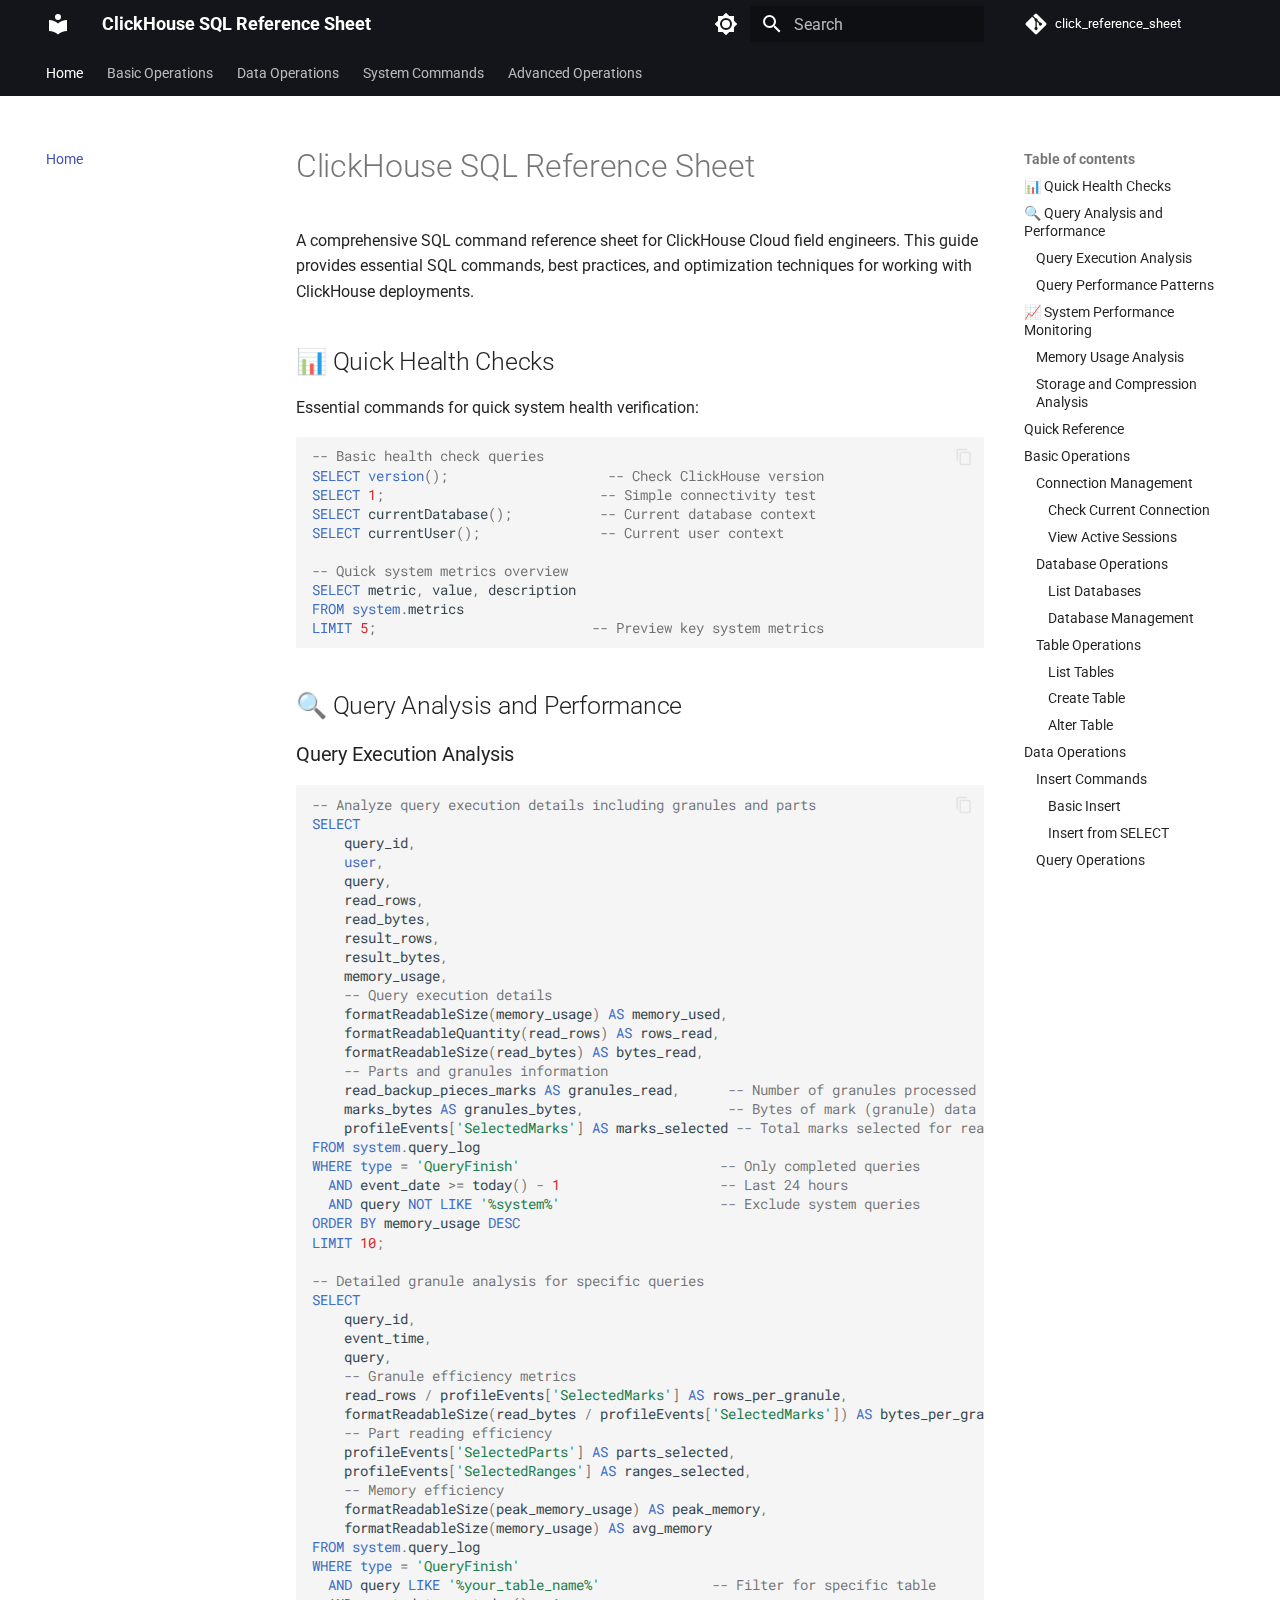
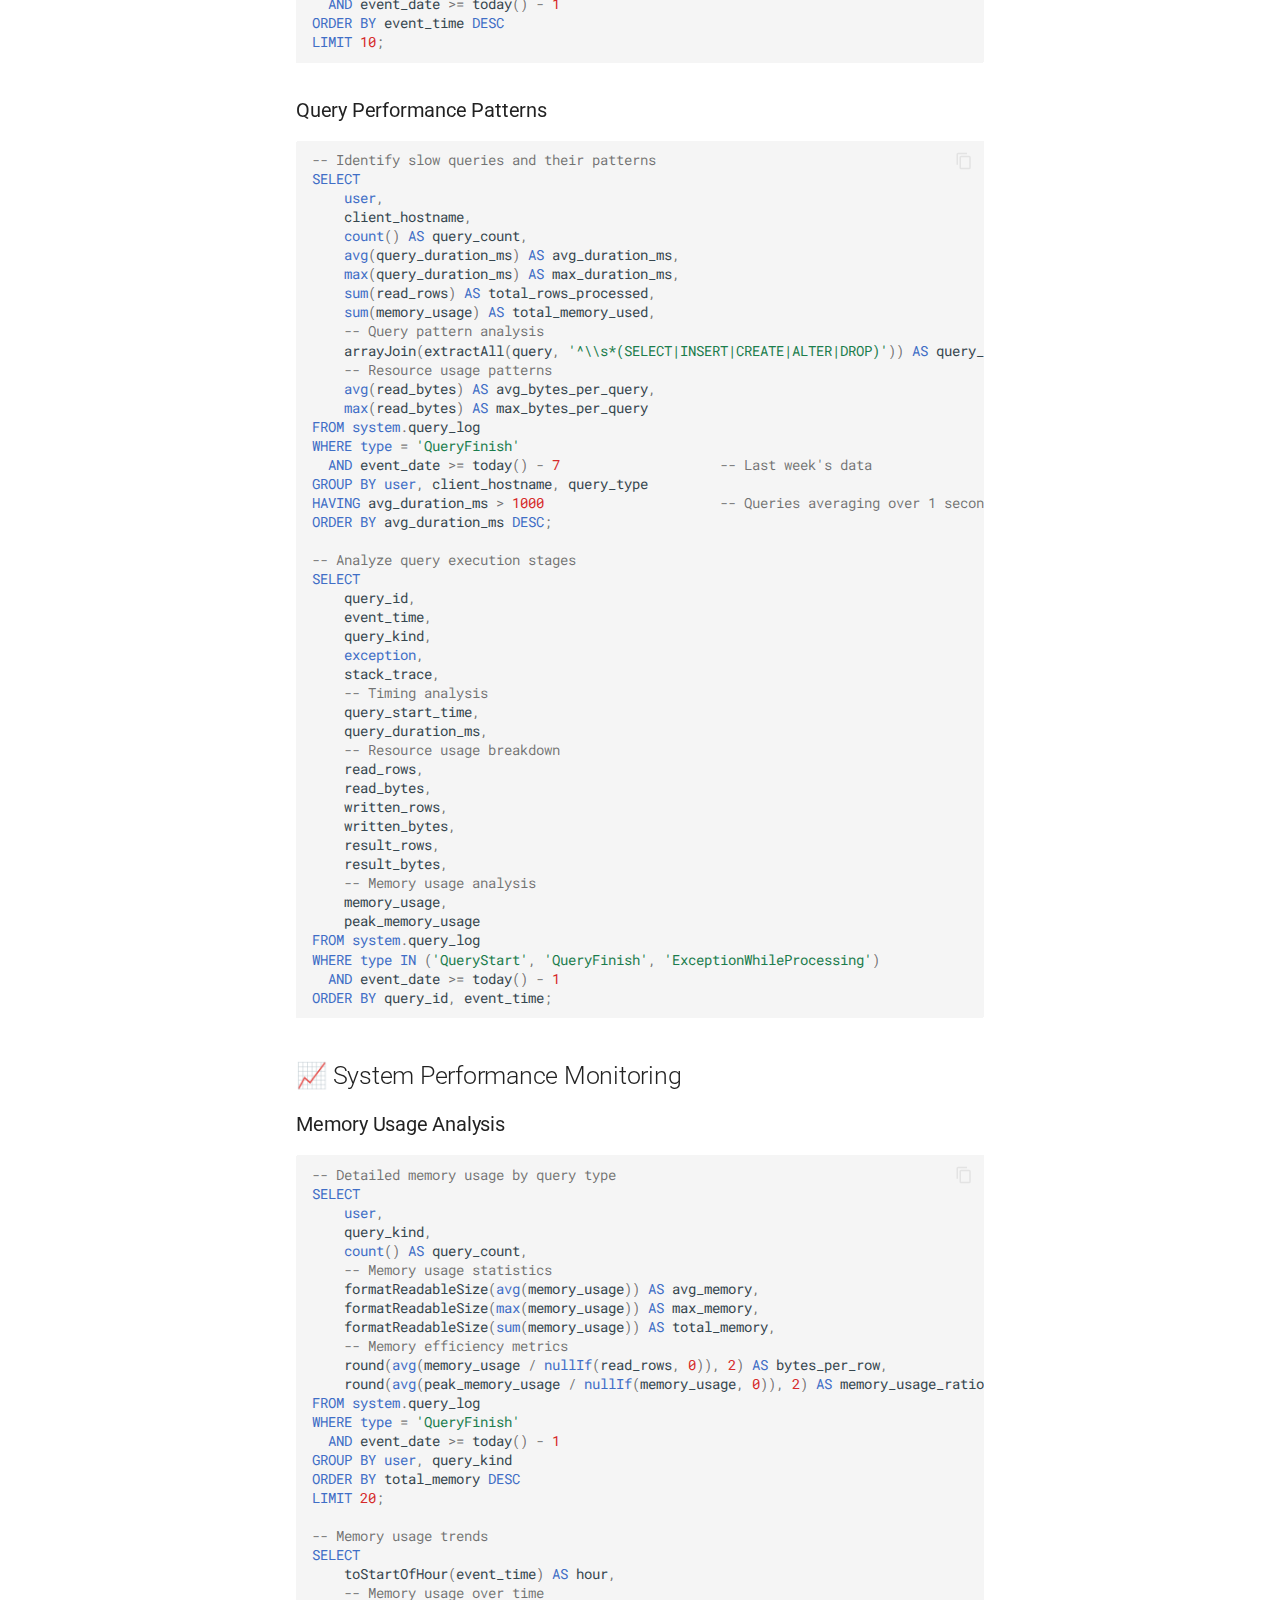
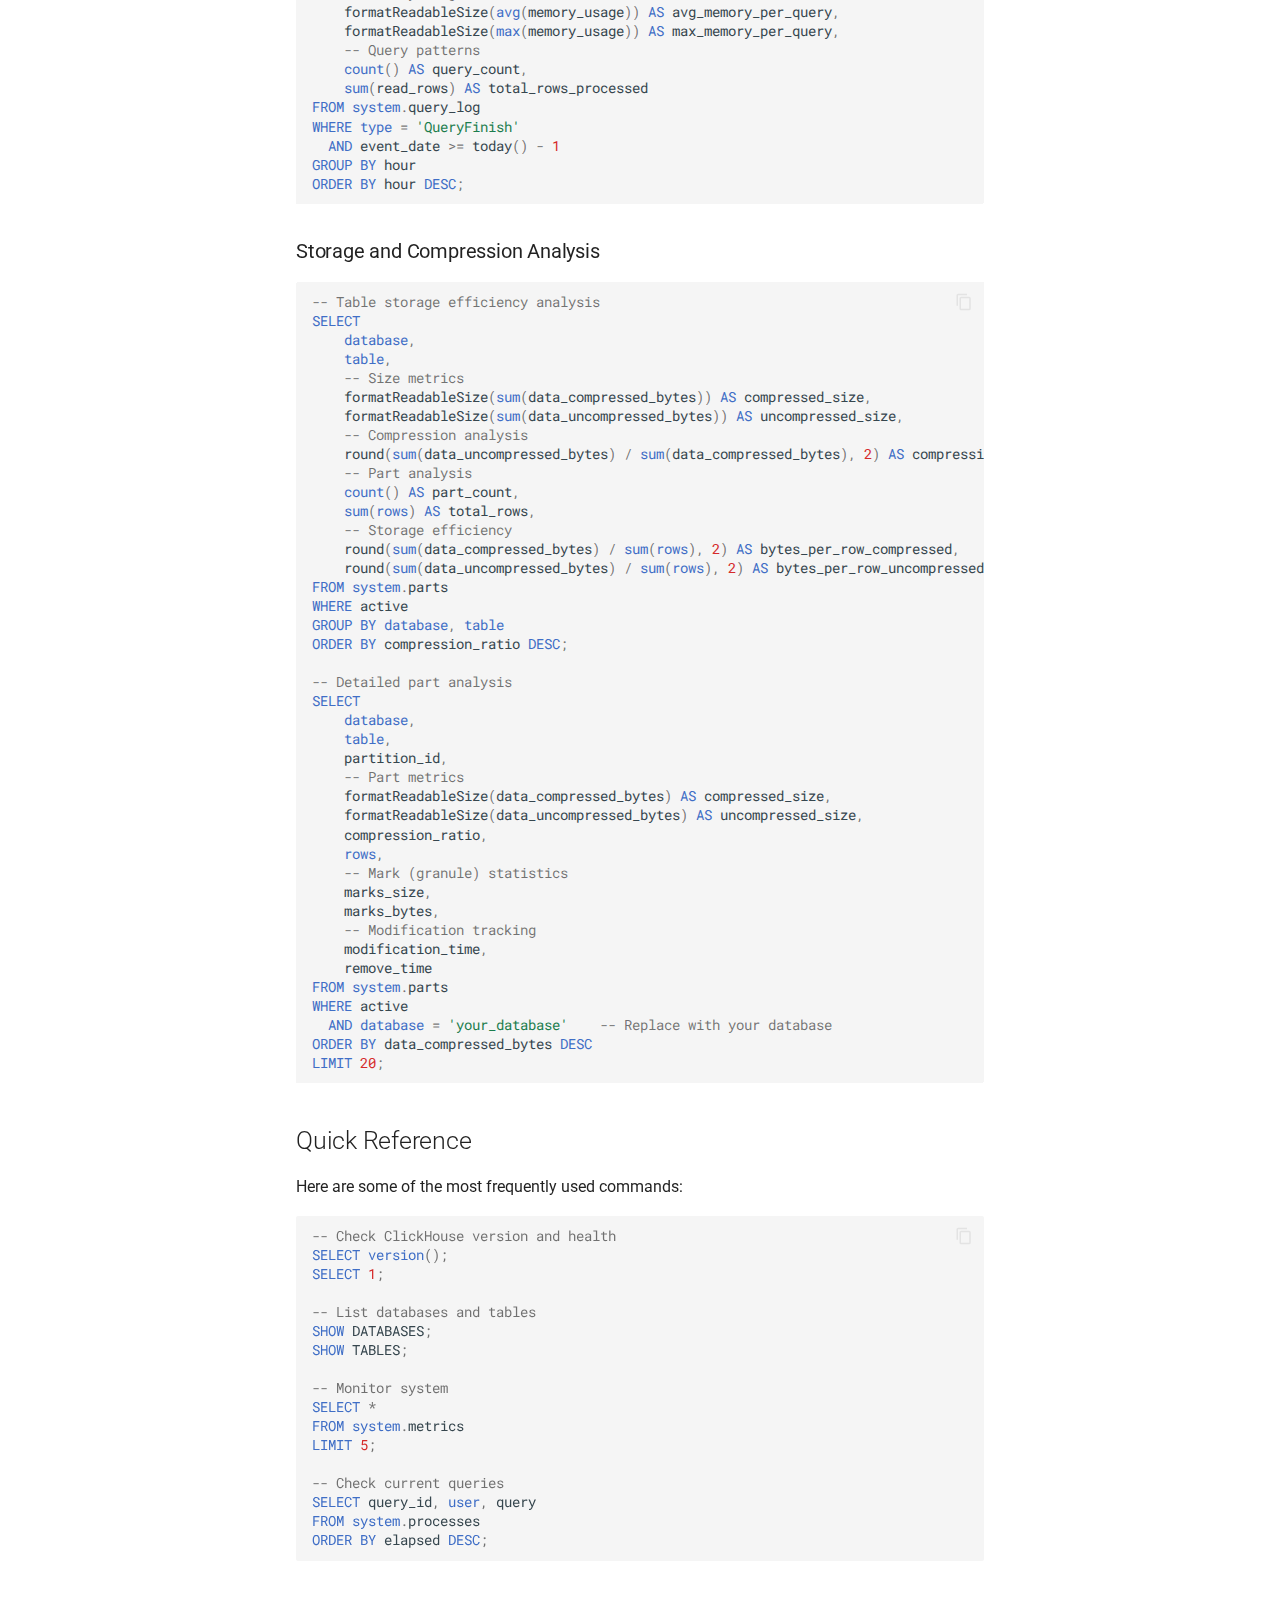
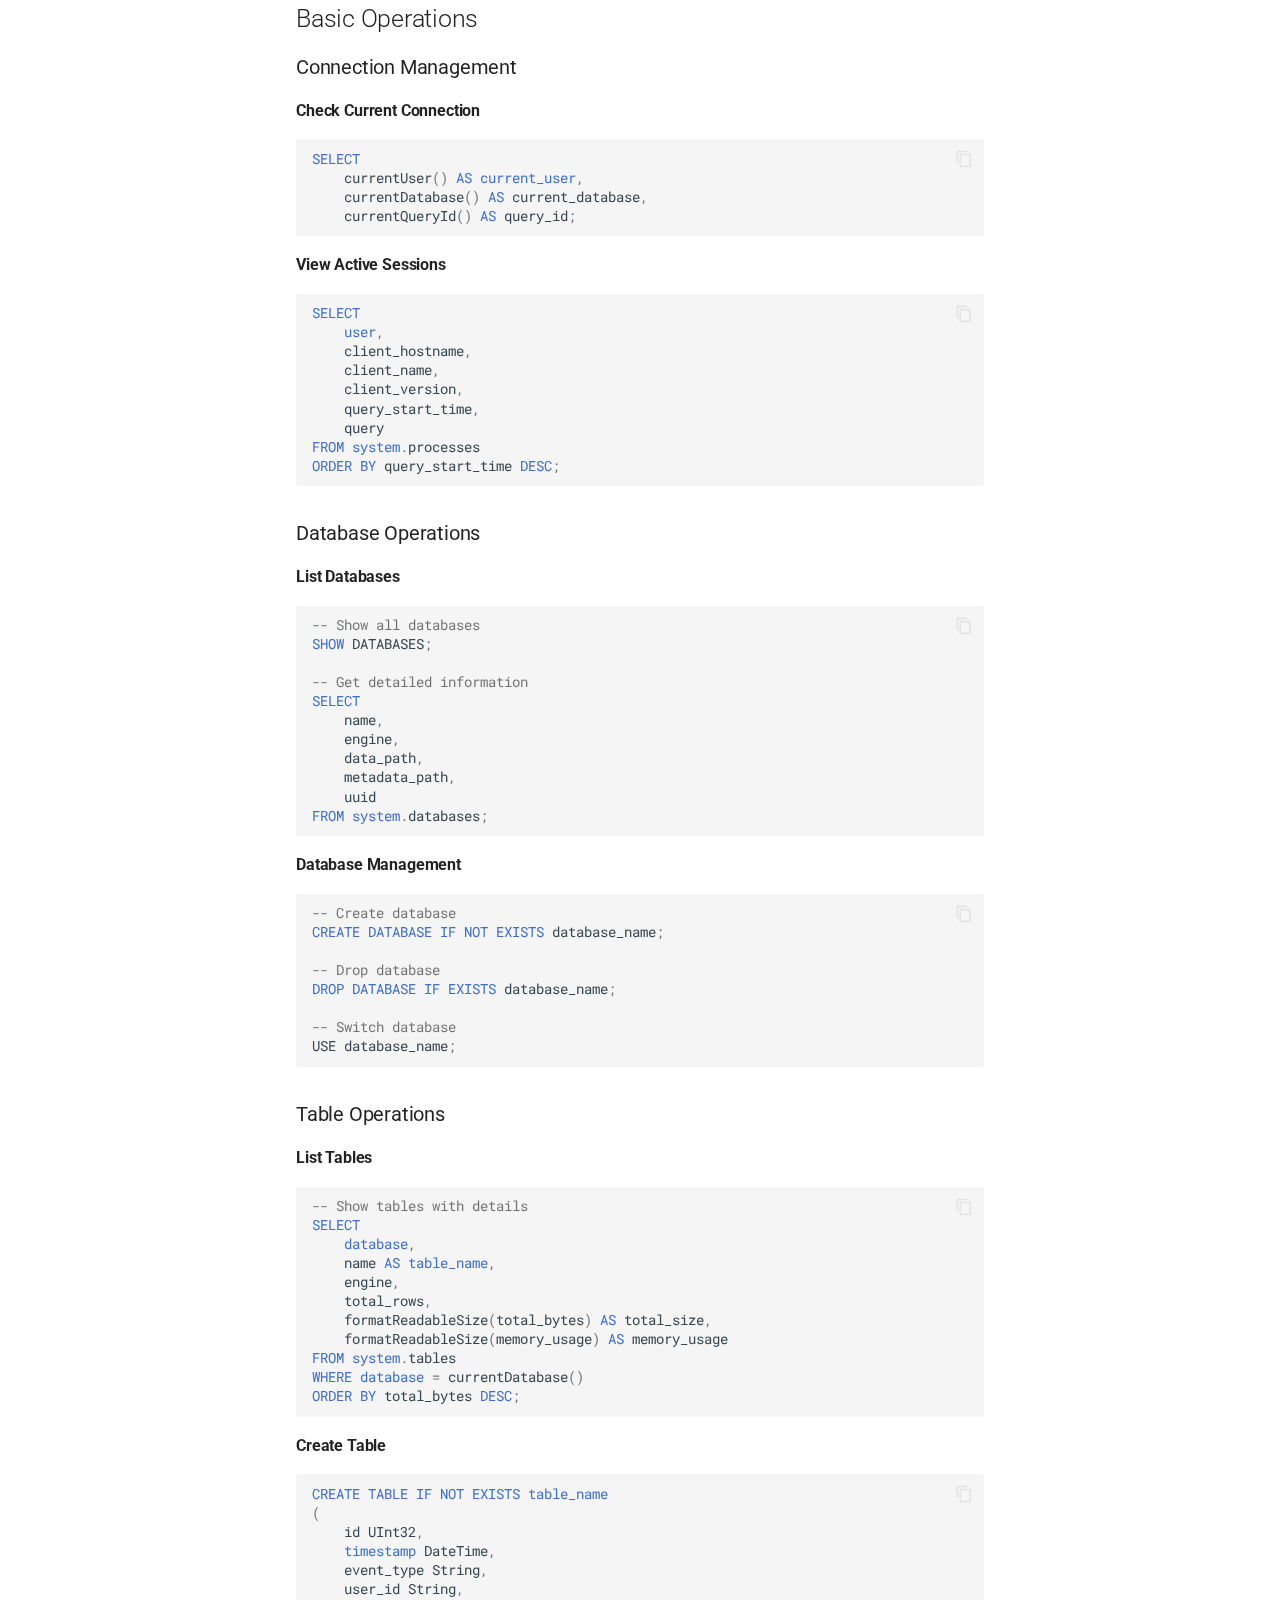
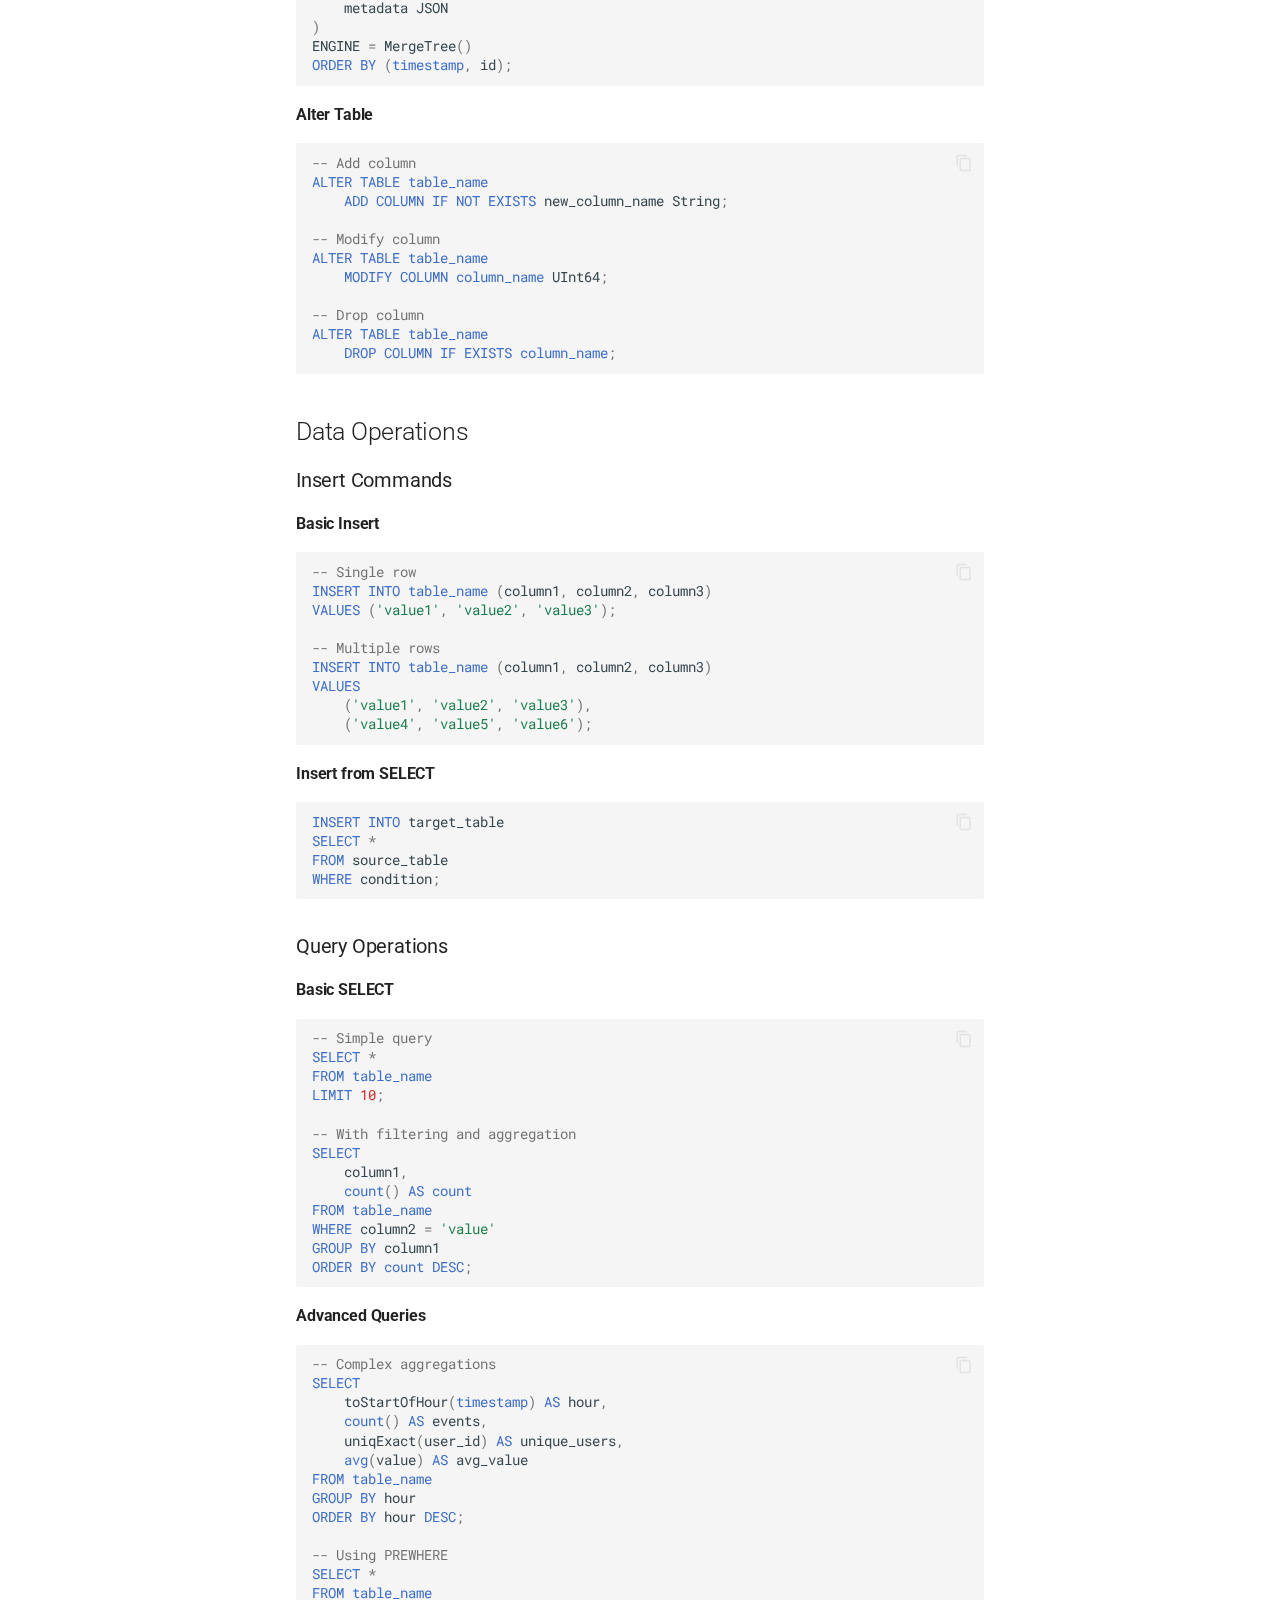
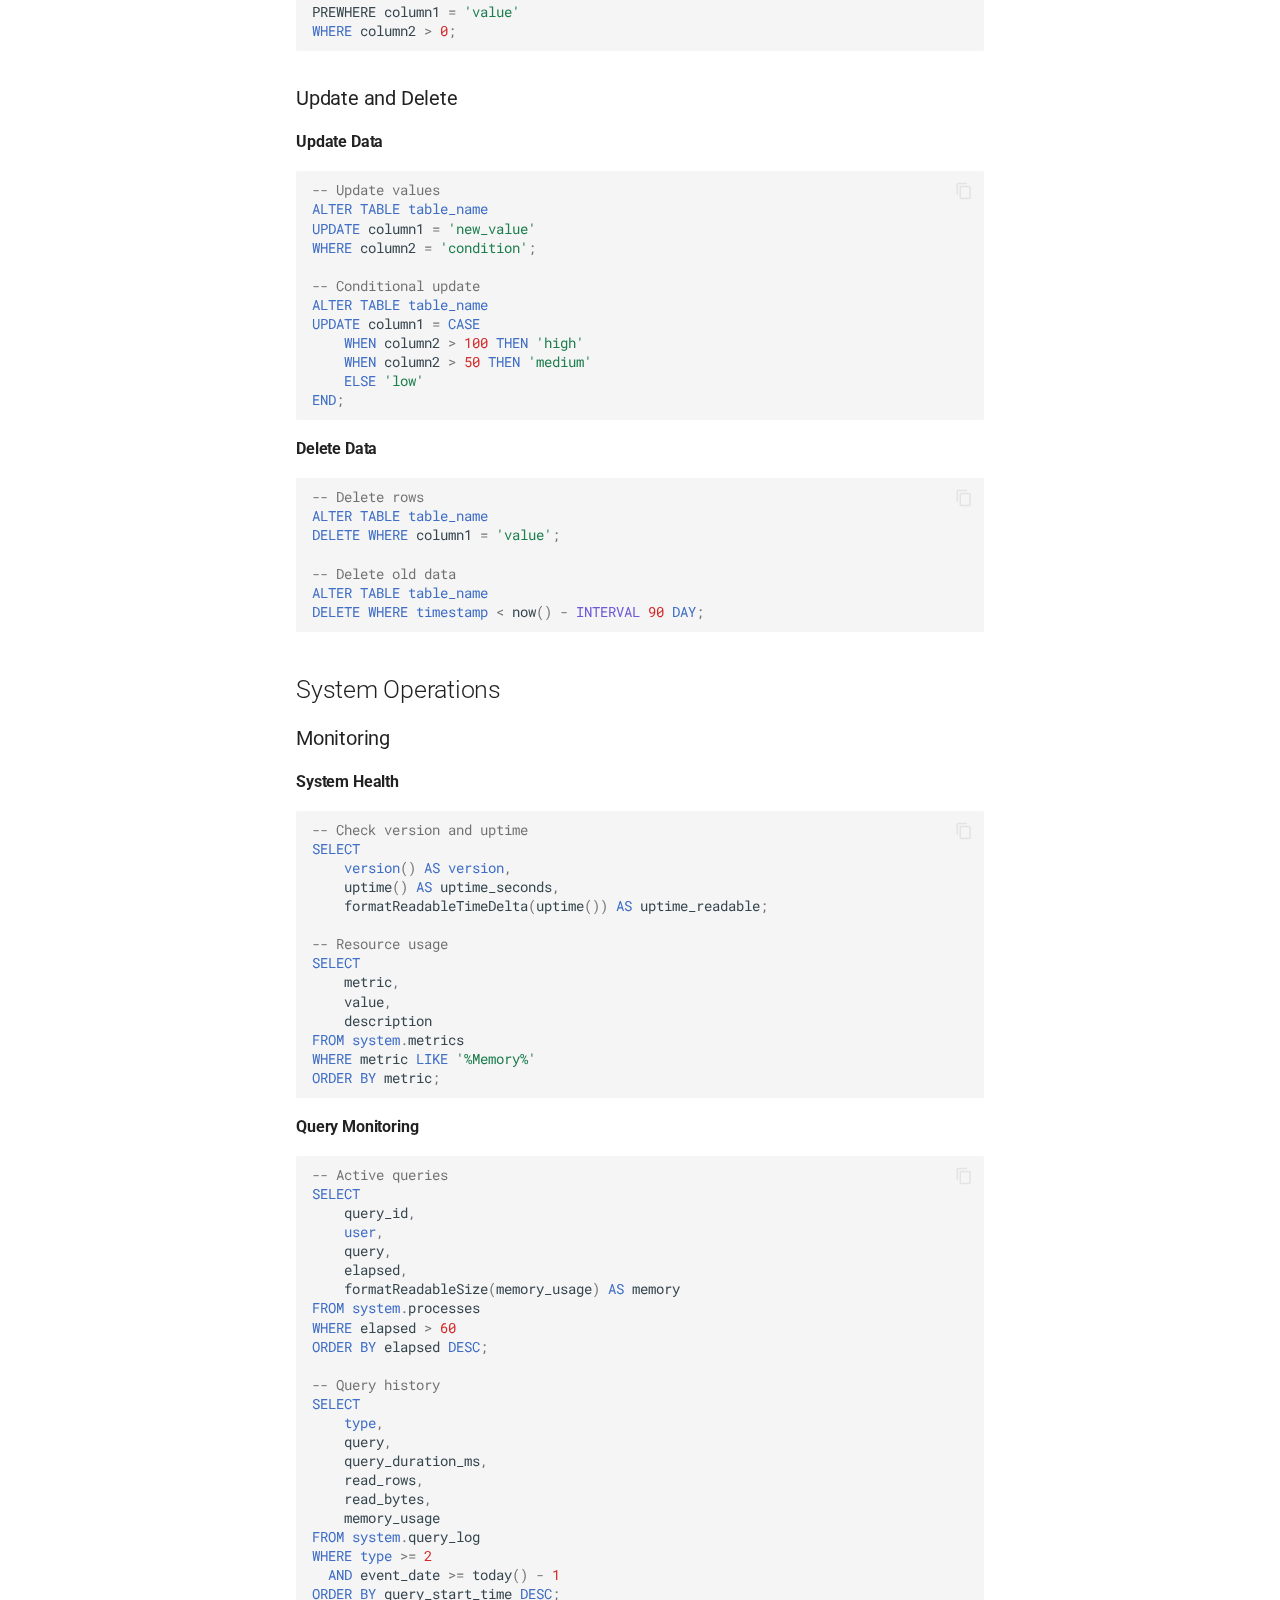
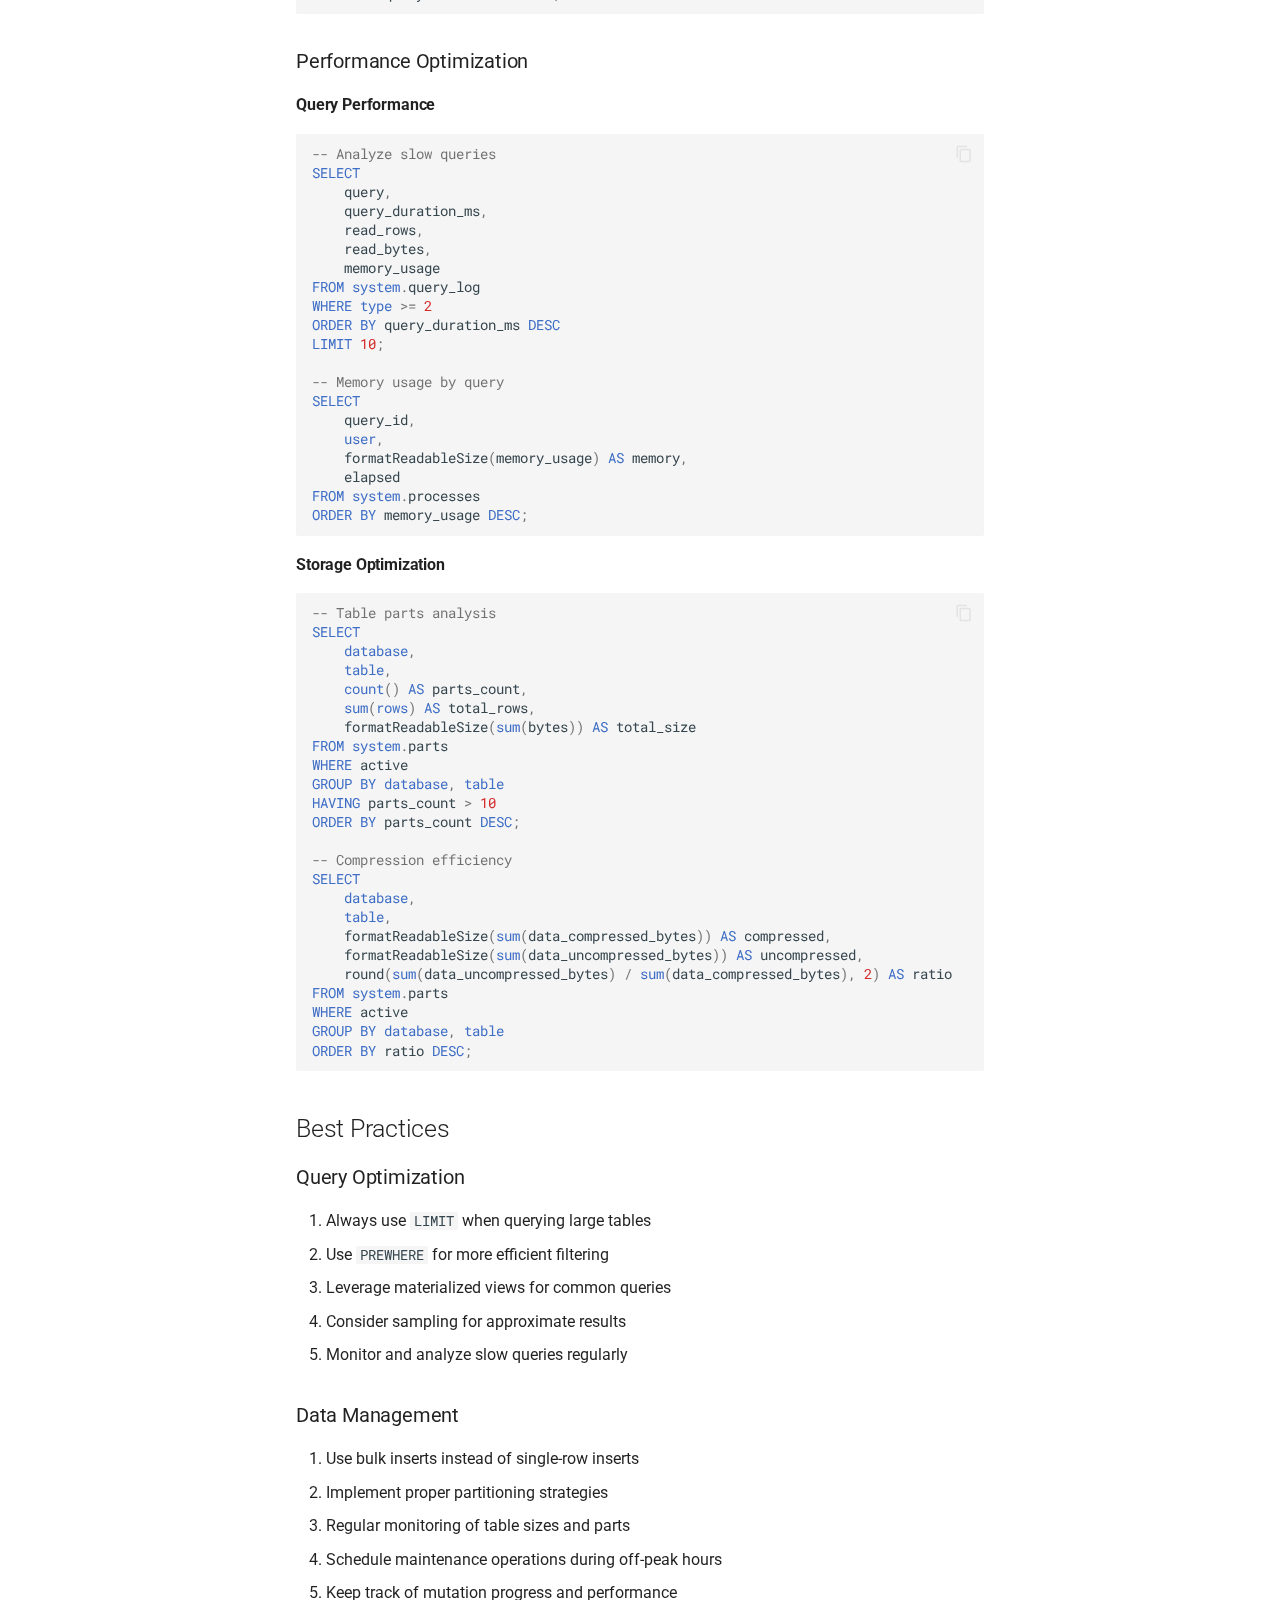
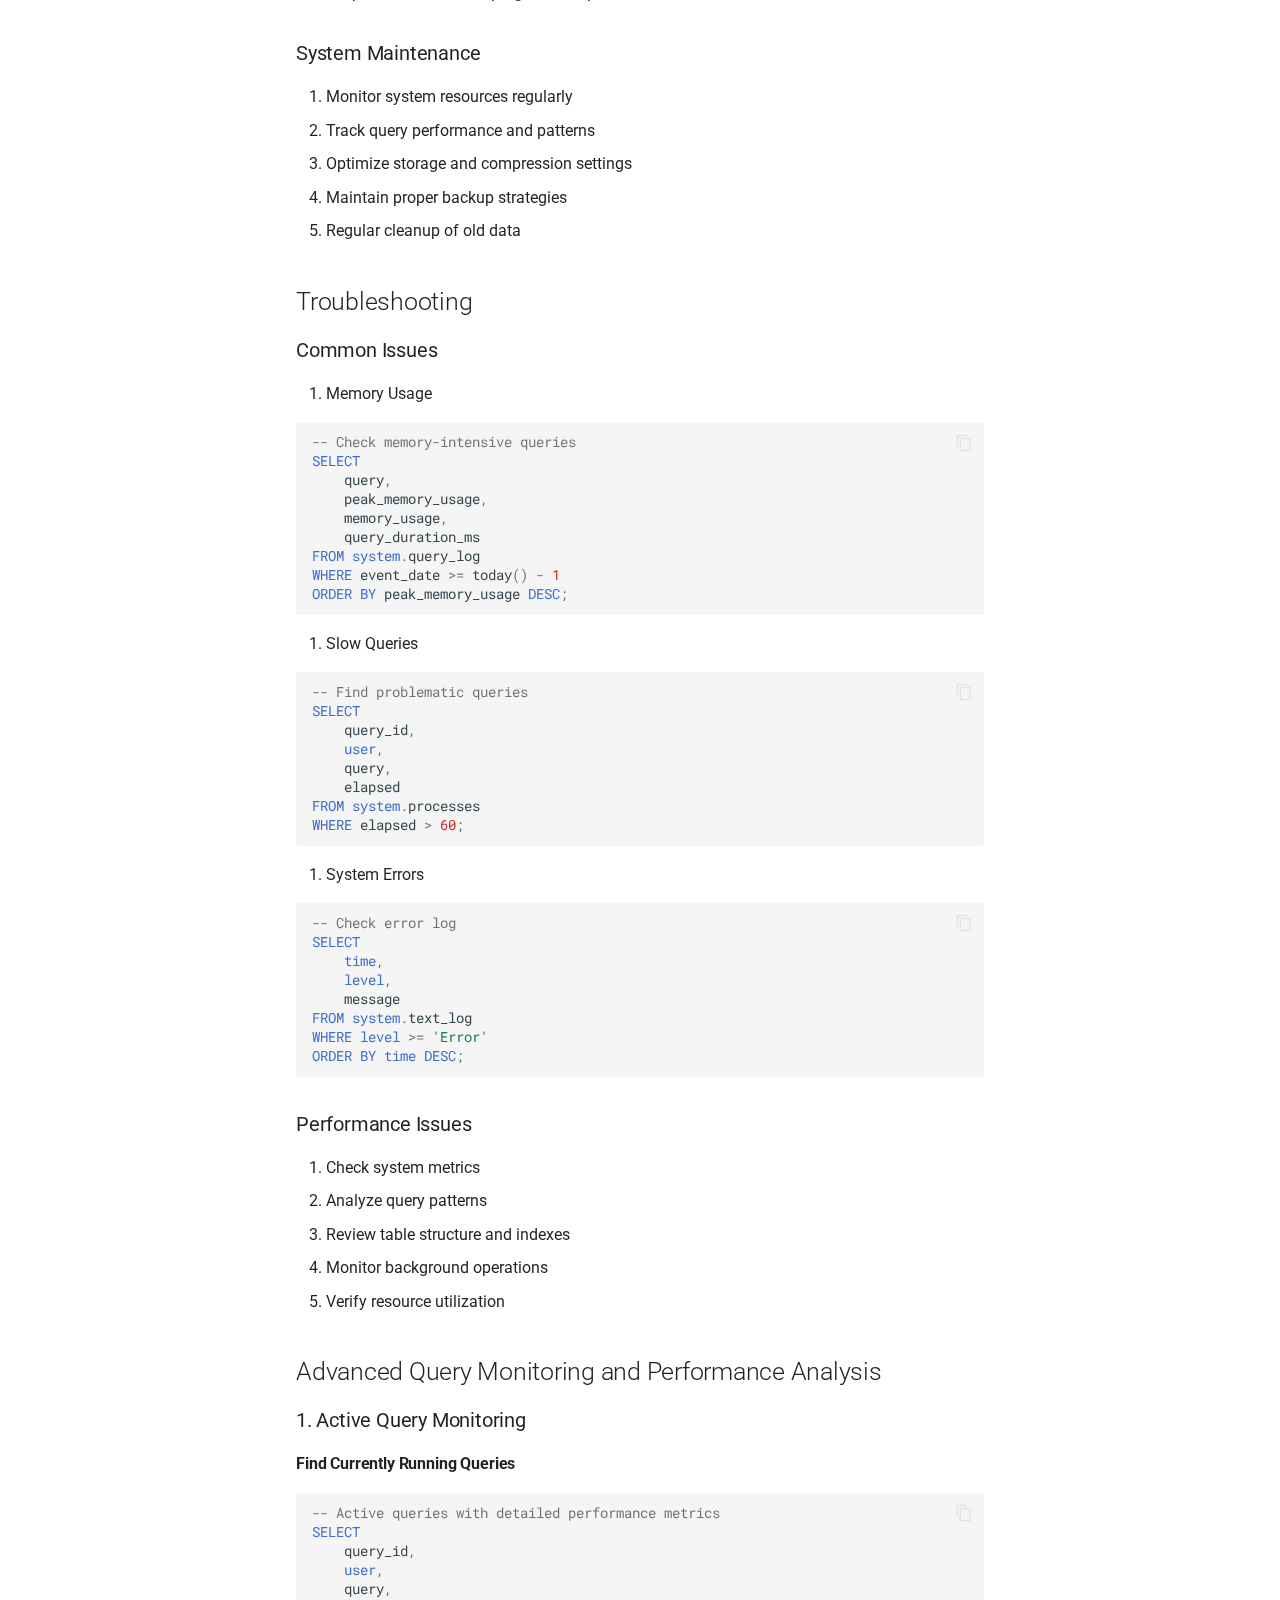
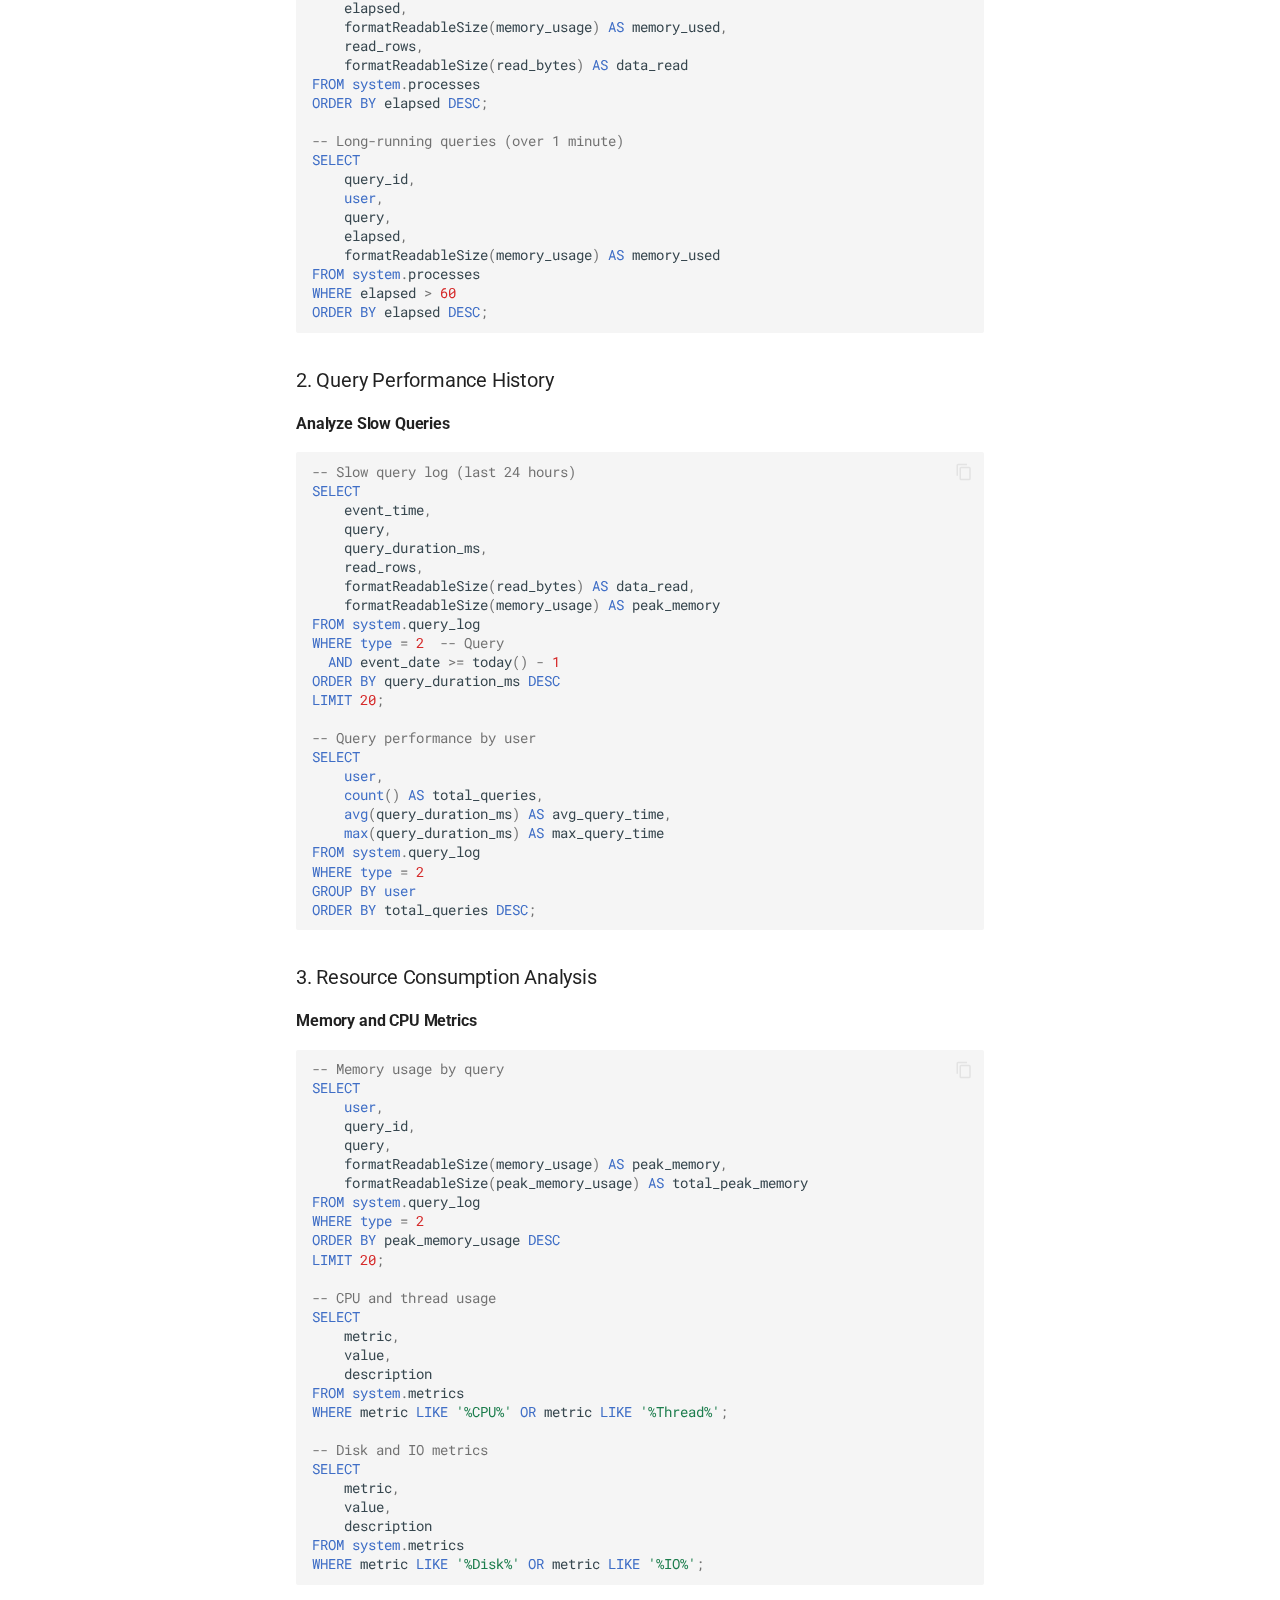
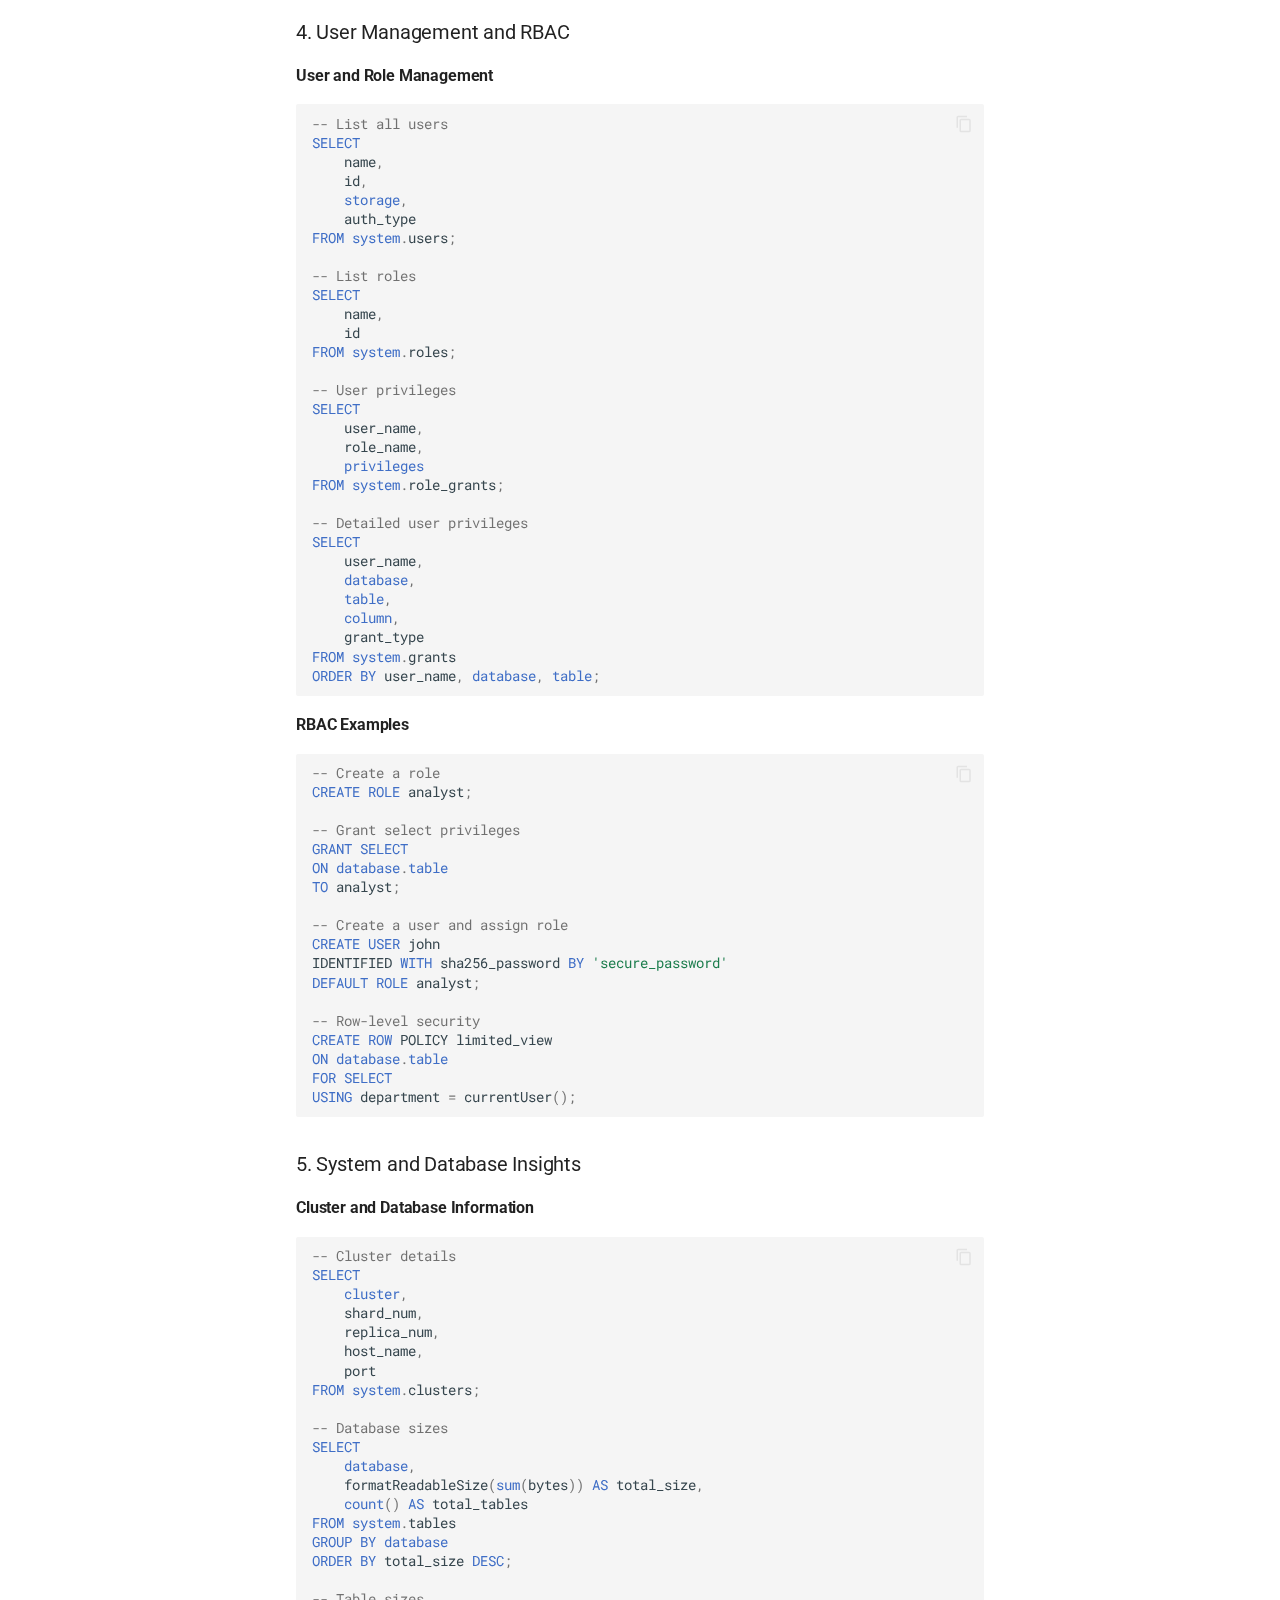
==== commit 6e52057e: "Deployed a4862c6 with MkDocs version: 1.6.1" ====
--- a/index.html
+++ b/index.html
@@ -1,4 +1,4 @@
-<!doctype html><html lang=en class=no-js> <head><meta charset=utf-8><meta name=viewport content="width=device-width,initial-scale=1"><meta name=description content="A comprehensive SQL command reference sheet for ClickHouse Cloud field engineers"><link href=https://your-username.github.io/click_reference_sheet/ rel=canonical><link href=basic-operations/connection/ rel=next><link rel=icon href=assets/images/favicon.png><meta name=generator content="mkdocs-1.6.1, mkdocs-material-9.6.1"><title>ClickHouse SQL Reference Sheet</title><link rel=stylesheet href=assets/stylesheets/main.a40c8224.min.css><link rel=stylesheet href=assets/stylesheets/palette.06af60db.min.css><link rel=preconnect href=https://fonts.gstatic.com crossorigin><link rel=stylesheet href="https://fonts.googleapis.com/css?family=Roboto:300,300i,400,400i,700,700i%7CRoboto+Mono:400,400i,700,700i&display=fallback"><style>:root{--md-text-font:"Roboto";--md-code-font:"Roboto Mono"}</style><script>__md_scope=new URL(".",location),__md_hash=e=>[...e].reduce(((e,_)=>(e<<5)-e+_.charCodeAt(0)),0),__md_get=(e,_=localStorage,t=__md_scope)=>JSON.parse(_.getItem(t.pathname+"."+e)),__md_set=(e,_,t=localStorage,a=__md_scope)=>{try{t.setItem(a.pathname+"."+e,JSON.stringify(_))}catch(e){}}</script></head> <body dir=ltr data-md-color-scheme=default data-md-color-primary=blue data-md-color-accent=blue> <input class=md-toggle data-md-toggle=drawer type=checkbox id=__drawer autocomplete=off> <input class=md-toggle data-md-toggle=search type=checkbox id=__search autocomplete=off> <label class=md-overlay for=__drawer></label> <div data-md-component=skip> <a href=#clickhouse-sql-reference-sheet class=md-skip> Skip to content </a> </div> <div data-md-component=announce> </div> <header class=md-header data-md-component=header> <nav class="md-header__inner md-grid" aria-label=Header> <a href=. title="ClickHouse SQL Reference Sheet" class="md-header__button md-logo" aria-label="ClickHouse SQL Reference Sheet" data-md-component=logo> <svg xmlns=http://www.w3.org/2000/svg viewbox="0 0 24 24"><path d="M12 8a3 3 0 0 0 3-3 3 3 0 0 0-3-3 3 3 0 0 0-3 3 3 3 0 0 0 3 3m0 3.54C9.64 9.35 6.5 8 3 8v11c3.5 0 6.64 1.35 9 3.54 2.36-2.19 5.5-3.54 9-3.54V8c-3.5 0-6.64 1.35-9 3.54"/></svg> </a> <label class="md-header__button md-icon" for=__drawer> <svg xmlns=http://www.w3.org/2000/svg viewbox="0 0 24 24"><path d="M3 6h18v2H3zm0 5h18v2H3zm0 5h18v2H3z"/></svg> </label> <div class=md-header__title data-md-component=header-title> <div class=md-header__ellipsis> <div class=md-header__topic> <span class=md-ellipsis> ClickHouse SQL Reference Sheet </span> </div> <div class=md-header__topic data-md-component=header-topic> <span class=md-ellipsis> Home </span> </div> </div> </div> <form class=md-header__option data-md-component=palette> <input class=md-option data-md-color-media data-md-color-scheme=default data-md-color-primary=blue data-md-color-accent=blue aria-label="Switch to dark mode" type=radio name=__palette id=__palette_0> <label class="md-header__button md-icon" title="Switch to dark mode" for=__palette_1 hidden> <svg xmlns=http://www.w3.org/2000/svg viewbox="0 0 24 24"><path d="M12 8a4 4 0 0 0-4 4 4 4 0 0 0 4 4 4 4 0 0 0 4-4 4 4 0 0 0-4-4m0 10a6 6 0 0 1-6-6 6 6 0 0 1 6-6 6 6 0 0 1 6 6 6 6 0 0 1-6 6m8-9.31V4h-4.69L12 .69 8.69 4H4v4.69L.69 12 4 15.31V20h4.69L12 23.31 15.31 20H20v-4.69L23.31 12z"/></svg> </label> <input class=md-option data-md-color-media data-md-color-scheme=slate data-md-color-primary=blue data-md-color-accent=blue aria-label="Switch to light mode" type=radio name=__palette id=__palette_1> <label class="md-header__button md-icon" title="Switch to light mode" for=__palette_0 hidden> <svg xmlns=http://www.w3.org/2000/svg viewbox="0 0 24 24"><path d="M12 18c-.89 0-1.74-.2-2.5-.55C11.56 16.5 13 14.42 13 12s-1.44-4.5-3.5-5.45C10.26 6.2 11.11 6 12 6a6 6 0 0 1 6 6 6 6 0 0 1-6 6m8-9.31V4h-4.69L12 .69 8.69 4H4v4.69L.69 12 4 15.31V20h4.69L12 23.31 15.31 20H20v-4.69L23.31 12z"/></svg> </label> </form> <script>var palette=__md_get("__palette");if(palette&&palette.color){if("(prefers-color-scheme)"===palette.color.media){var media=matchMedia("(prefers-color-scheme: light)"),input=document.querySelector(media.matches?"[data-md-color-media='(prefers-color-scheme: light)']":"[data-md-color-media='(prefers-color-scheme: dark)']");palette.color.media=input.getAttribute("data-md-color-media"),palette.color.scheme=input.getAttribute("data-md-color-scheme"),palette.color.primary=input.getAttribute("data-md-color-primary"),palette.color.accent=input.getAttribute("data-md-color-accent")}for(var[key,value]of Object.entries(palette.color))document.body.setAttribute("data-md-color-"+key,value)}</script> <label class="md-header__button md-icon" for=__search> <svg xmlns=http://www.w3.org/2000/svg viewbox="0 0 24 24"><path d="M9.5 3A6.5 6.5 0 0 1 16 9.5c0 1.61-.59 3.09-1.56 4.23l.27.27h.79l5 5-1.5 1.5-5-5v-.79l-.27-.27A6.52 6.52 0 0 1 9.5 16 6.5 6.5 0 0 1 3 9.5 6.5 6.5 0 0 1 9.5 3m0 2C7 5 5 7 5 9.5S7 14 9.5 14 14 12 14 9.5 12 5 9.5 5"/></svg> </label> <div class=md-search data-md-component=search role=dialog> <label class=md-search__overlay for=__search></label> <div class=md-search__inner role=search> <form class=md-search__form name=search> <input type=text class=md-search__input name=query aria-label=Search placeholder=Search autocapitalize=off autocorrect=off autocomplete=off spellcheck=false data-md-component=search-query required> <label class="md-search__icon md-icon" for=__search> <svg xmlns=http://www.w3.org/2000/svg viewbox="0 0 24 24"><path d="M9.5 3A6.5 6.5 0 0 1 16 9.5c0 1.61-.59 3.09-1.56 4.23l.27.27h.79l5 5-1.5 1.5-5-5v-.79l-.27-.27A6.52 6.52 0 0 1 9.5 16 6.5 6.5 0 0 1 3 9.5 6.5 6.5 0 0 1 9.5 3m0 2C7 5 5 7 5 9.5S7 14 9.5 14 14 12 14 9.5 12 5 9.5 5"/></svg> <svg xmlns=http://www.w3.org/2000/svg viewbox="0 0 24 24"><path d="M20 11v2H8l5.5 5.5-1.42 1.42L4.16 12l7.92-7.92L13.5 5.5 8 11z"/></svg> </label> <nav class=md-search__options aria-label=Search> <button type=reset class="md-search__icon md-icon" title=Clear aria-label=Clear tabindex=-1> <svg xmlns=http://www.w3.org/2000/svg viewbox="0 0 24 24"><path d="M19 6.41 17.59 5 12 10.59 6.41 5 5 6.41 10.59 12 5 17.59 6.41 19 12 13.41 17.59 19 19 17.59 13.41 12z"/></svg> </button> </nav> <div class=md-search__suggest data-md-component=search-suggest></div> </form> <div class=md-search__output> <div class=md-search__scrollwrap tabindex=0 data-md-scrollfix> <div class=md-search-result data-md-component=search-result> <div class=md-search-result__meta> Initializing search </div> <ol class=md-search-result__list role=presentation></ol> </div> </div> </div> </div> </div> <div class=md-header__source> <a href=https://github.com/your-username/click_reference_sheet title="Go to repository" class=md-source data-md-component=source> <div class="md-source__icon md-icon"> <svg xmlns=http://www.w3.org/2000/svg viewbox="0 0 448 512"><!-- Font Awesome Free 6.7.2 by @fontawesome - https://fontawesome.com License - https://fontawesome.com/license/free (Icons: CC BY 4.0, Fonts: SIL OFL 1.1, Code: MIT License) Copyright 2024 Fonticons, Inc.--><path d="M439.55 236.05 244 40.45a28.87 28.87 0 0 0-40.81 0l-40.66 40.63 51.52 51.52c27.06-9.14 52.68 16.77 43.39 43.68l49.66 49.66c34.23-11.8 61.18 31 35.47 56.69-26.49 26.49-70.21-2.87-56-37.34L240.22 199v121.85c25.3 12.54 22.26 41.85 9.08 55a34.34 34.34 0 0 1-48.55 0c-17.57-17.6-11.07-46.91 11.25-56v-123c-20.8-8.51-24.6-30.74-18.64-45L142.57 101 8.45 235.14a28.86 28.86 0 0 0 0 40.81l195.61 195.6a28.86 28.86 0 0 0 40.8 0l194.69-194.69a28.86 28.86 0 0 0 0-40.81"/></svg> </div> <div class=md-source__repository> click_reference_sheet </div> </a> </div> </nav> </header> <div class=md-container data-md-component=container> <nav class=md-tabs aria-label=Tabs data-md-component=tabs> <div class=md-grid> <ul class=md-tabs__list> <li class="md-tabs__item md-tabs__item--active"> <a href=. class=md-tabs__link> Home </a> </li> <li class=md-tabs__item> <a href=basic-operations/connection/ class=md-tabs__link> Basic Operations </a> </li> <li class=md-tabs__item> <a href=data-operations/insert/ class=md-tabs__link> Data Operations </a> </li> <li class=md-tabs__item> <a href=system-commands/monitoring/ class=md-tabs__link> System Commands </a> </li> <li class=md-tabs__item> <a href=advanced-operations/materialized-views.md class=md-tabs__link> Advanced Operations </a> </li> </ul> </div> </nav> <main class=md-main data-md-component=main> <div class="md-main__inner md-grid"> <div class="md-sidebar md-sidebar--primary" data-md-component=sidebar data-md-type=navigation> <div class=md-sidebar__scrollwrap> <div class=md-sidebar__inner> <nav class="md-nav md-nav--primary md-nav--lifted" aria-label=Navigation data-md-level=0> <label class=md-nav__title for=__drawer> <a href=. title="ClickHouse SQL Reference Sheet" class="md-nav__button md-logo" aria-label="ClickHouse SQL Reference Sheet" data-md-component=logo> <svg xmlns=http://www.w3.org/2000/svg viewbox="0 0 24 24"><path d="M12 8a3 3 0 0 0 3-3 3 3 0 0 0-3-3 3 3 0 0 0-3 3 3 3 0 0 0 3 3m0 3.54C9.64 9.35 6.5 8 3 8v11c3.5 0 6.64 1.35 9 3.54 2.36-2.19 5.5-3.54 9-3.54V8c-3.5 0-6.64 1.35-9 3.54"/></svg> </a> ClickHouse SQL Reference Sheet </label> <div class=md-nav__source> <a href=https://github.com/your-username/click_reference_sheet title="Go to repository" class=md-source data-md-component=source> <div class="md-source__icon md-icon"> <svg xmlns=http://www.w3.org/2000/svg viewbox="0 0 448 512"><!-- Font Awesome Free 6.7.2 by @fontawesome - https://fontawesome.com License - https://fontawesome.com/license/free (Icons: CC BY 4.0, Fonts: SIL OFL 1.1, Code: MIT License) Copyright 2024 Fonticons, Inc.--><path d="M439.55 236.05 244 40.45a28.87 28.87 0 0 0-40.81 0l-40.66 40.63 51.52 51.52c27.06-9.14 52.68 16.77 43.39 43.68l49.66 49.66c34.23-11.8 61.18 31 35.47 56.69-26.49 26.49-70.21-2.87-56-37.34L240.22 199v121.85c25.3 12.54 22.26 41.85 9.08 55a34.34 34.34 0 0 1-48.55 0c-17.57-17.6-11.07-46.91 11.25-56v-123c-20.8-8.51-24.6-30.74-18.64-45L142.57 101 8.45 235.14a28.86 28.86 0 0 0 0 40.81l195.61 195.6a28.86 28.86 0 0 0 40.8 0l194.69-194.69a28.86 28.86 0 0 0 0-40.81"/></svg> </div> <div class=md-source__repository> click_reference_sheet </div> </a> </div> <ul class=md-nav__list data-md-scrollfix> <li class="md-nav__item md-nav__item--active"> <input class="md-nav__toggle md-toggle" type=checkbox id=__toc> <label class="md-nav__link md-nav__link--active" for=__toc> <span class=md-ellipsis> Home </span> <span class="md-nav__icon md-icon"></span> </label> <a href=. class="md-nav__link md-nav__link--active"> <span class=md-ellipsis> Home </span> </a> <nav class="md-nav md-nav--secondary" aria-label="Table of contents"> <label class=md-nav__title for=__toc> <span class="md-nav__icon md-icon"></span> Table of contents </label> <ul class=md-nav__list data-md-component=toc data-md-scrollfix> <li class=md-nav__item> <a href=#quick-health-checks class=md-nav__link> <span class=md-ellipsis> 📊 Quick Health Checks </span> </a> </li> <li class=md-nav__item> <a href=#query-analysis-and-performance class=md-nav__link> <span class=md-ellipsis> 🔍 Query Analysis and Performance </span> </a> <nav class=md-nav aria-label="🔍 Query Analysis and Performance"> <ul class=md-nav__list> <li class=md-nav__item> <a href=#query-execution-analysis class=md-nav__link> <span class=md-ellipsis> Query Execution Analysis </span> </a> </li> <li class=md-nav__item> <a href=#query-performance-patterns class=md-nav__link> <span class=md-ellipsis> Query Performance Patterns </span> </a> </li> </ul> </nav> </li> <li class=md-nav__item> <a href=#system-performance-monitoring class=md-nav__link> <span class=md-ellipsis> 📈 System Performance Monitoring </span> </a> <nav class=md-nav aria-label="📈 System Performance Monitoring"> <ul class=md-nav__list> <li class=md-nav__item> <a href=#memory-usage-analysis class=md-nav__link> <span class=md-ellipsis> Memory Usage Analysis </span> </a> </li> <li class=md-nav__item> <a href=#storage-and-compression-analysis class=md-nav__link> <span class=md-ellipsis> Storage and Compression Analysis </span> </a> </li> </ul> </nav> </li> <li class=md-nav__item> <a href=#quick-reference class=md-nav__link> <span class=md-ellipsis> Quick Reference </span> </a> </li> <li class=md-nav__item> <a href=#basic-operations class=md-nav__link> <span class=md-ellipsis> Basic Operations </span> </a> <nav class=md-nav aria-label="Basic Operations"> <ul class=md-nav__list> <li class=md-nav__item> <a href=#connection-management class=md-nav__link> <span class=md-ellipsis> Connection Management </span> </a> <nav class=md-nav aria-label="Connection Management"> <ul class=md-nav__list> <li class=md-nav__item> <a href=#check-current-connection class=md-nav__link> <span class=md-ellipsis> Check Current Connection </span> </a> </li> <li class=md-nav__item> <a href=#view-active-sessions class=md-nav__link> <span class=md-ellipsis> View Active Sessions </span> </a> </li> </ul> </nav> </li> <li class=md-nav__item> <a href=#database-operations class=md-nav__link> <span class=md-ellipsis> Database Operations </span> </a> <nav class=md-nav aria-label="Database Operations"> <ul class=md-nav__list> <li class=md-nav__item> <a href=#list-databases class=md-nav__link> <span class=md-ellipsis> List Databases </span> </a> </li> <li class=md-nav__item> <a href=#database-management class=md-nav__link> <span class=md-ellipsis> Database Management </span> </a> </li> </ul> </nav> </li> <li class=md-nav__item> <a href=#table-operations class=md-nav__link> <span class=md-ellipsis> Table Operations </span> </a> <nav class=md-nav aria-label="Table Operations"> <ul class=md-nav__list> <li class=md-nav__item> <a href=#list-tables class=md-nav__link> <span class=md-ellipsis> List Tables </span> </a> </li> <li class=md-nav__item> <a href=#create-table class=md-nav__link> <span class=md-ellipsis> Create Table </span> </a> </li> <li class=md-nav__item> <a href=#alter-table class=md-nav__link> <span class=md-ellipsis> Alter Table </span> </a> </li> </ul> </nav> </li> </ul> </nav> </li> <li class=md-nav__item> <a href=#data-operations class=md-nav__link> <span class=md-ellipsis> Data Operations </span> </a> <nav class=md-nav aria-label="Data Operations"> <ul class=md-nav__list> <li class=md-nav__item> <a href=#insert-commands class=md-nav__link> <span class=md-ellipsis> Insert Commands </span> </a> <nav class=md-nav aria-label="Insert Commands"> <ul class=md-nav__list> <li class=md-nav__item> <a href=#basic-insert class=md-nav__link> <span class=md-ellipsis> Basic Insert </span> </a> </li> <li class=md-nav__item> <a href=#insert-from-select class=md-nav__link> <span class=md-ellipsis> Insert from SELECT </span> </a> </li> </ul> </nav> </li> <li class=md-nav__item> <a href=#query-operations class=md-nav__link> <span class=md-ellipsis> Query Operations </span> </a> <nav class=md-nav aria-label="Query Operations"> <ul class=md-nav__list> <li class=md-nav__item> <a href=#basic-select class=md-nav__link> <span class=md-ellipsis> Basic SELECT </span> </a> </li> <li class=md-nav__item> <a href=#advanced-queries class=md-nav__link> <span class=md-ellipsis> Advanced Queries </span> </a> </li> </ul> </nav> </li> <li class=md-nav__item> <a href=#update-and-delete class=md-nav__link> <span class=md-ellipsis> Update and Delete </span> </a> <nav class=md-nav aria-label="Update and Delete"> <ul class=md-nav__list> <li class=md-nav__item> <a href=#update-data class=md-nav__link> <span class=md-ellipsis> Update Data </span> </a> </li> <li class=md-nav__item> <a href=#delete-data class=md-nav__link> <span class=md-ellipsis> Delete Data </span> </a> </li> </ul> </nav> </li> </ul> </nav> </li> <li class=md-nav__item> <a href=#system-operations class=md-nav__link> <span class=md-ellipsis> System Operations </span> </a> <nav class=md-nav aria-label="System Operations"> <ul class=md-nav__list> <li class=md-nav__item> <a href=#monitoring class=md-nav__link> <span class=md-ellipsis> Monitoring </span> </a> <nav class=md-nav aria-label=Monitoring> <ul class=md-nav__list> <li class=md-nav__item> <a href=#system-health class=md-nav__link> <span class=md-ellipsis> System Health </span> </a> </li> <li class=md-nav__item> <a href=#query-monitoring class=md-nav__link> <span class=md-ellipsis> Query Monitoring </span> </a> </li> </ul> </nav> </li> <li class=md-nav__item> <a href=#performance-optimization class=md-nav__link> <span class=md-ellipsis> Performance Optimization </span> </a> <nav class=md-nav aria-label="Performance Optimization"> <ul class=md-nav__list> <li class=md-nav__item> <a href=#query-performance class=md-nav__link> <span class=md-ellipsis> Query Performance </span> </a> </li> <li class=md-nav__item> <a href=#storage-optimization class=md-nav__link> <span class=md-ellipsis> Storage Optimization </span> </a> </li> </ul> </nav> </li> </ul> </nav> </li> <li class=md-nav__item> <a href=#best-practices class=md-nav__link> <span class=md-ellipsis> Best Practices </span> </a> <nav class=md-nav aria-label="Best Practices"> <ul class=md-nav__list> <li class=md-nav__item> <a href=#query-optimization class=md-nav__link> <span class=md-ellipsis> Query Optimization </span> </a> </li> <li class=md-nav__item> <a href=#data-management class=md-nav__link> <span class=md-ellipsis> Data Management </span> </a> </li> <li class=md-nav__item> <a href=#system-maintenance class=md-nav__link> <span class=md-ellipsis> System Maintenance </span> </a> </li> </ul> </nav> </li> <li class=md-nav__item> <a href=#troubleshooting class=md-nav__link> <span class=md-ellipsis> Troubleshooting </span> </a> <nav class=md-nav aria-label=Troubleshooting> <ul class=md-nav__list> <li class=md-nav__item> <a href=#common-issues class=md-nav__link> <span class=md-ellipsis> Common Issues </span> </a> </li> <li class=md-nav__item> <a href=#performance-issues class=md-nav__link> <span class=md-ellipsis> Performance Issues </span> </a> </li> </ul> </nav> </li> <li class=md-nav__item> <a href=#advanced-query-monitoring-and-performance-analysis class=md-nav__link> <span class=md-ellipsis> Advanced Query Monitoring and Performance Analysis </span> </a> <nav class=md-nav aria-label="Advanced Query Monitoring and Performance Analysis"> <ul class=md-nav__list> <li class=md-nav__item> <a href=#1-active-query-monitoring class=md-nav__link> <span class=md-ellipsis> 1. Active Query Monitoring </span> </a> <nav class=md-nav aria-label="1. Active Query Monitoring"> <ul class=md-nav__list> <li class=md-nav__item> <a href=#find-currently-running-queries class=md-nav__link> <span class=md-ellipsis> Find Currently Running Queries </span> </a> </li> </ul> </nav> </li> <li class=md-nav__item> <a href=#2-query-performance-history class=md-nav__link> <span class=md-ellipsis> 2. Query Performance History </span> </a> <nav class=md-nav aria-label="2. Query Performance History"> <ul class=md-nav__list> <li class=md-nav__item> <a href=#analyze-slow-queries class=md-nav__link> <span class=md-ellipsis> Analyze Slow Queries </span> </a> </li> </ul> </nav> </li> <li class=md-nav__item> <a href=#3-resource-consumption-analysis class=md-nav__link> <span class=md-ellipsis> 3. Resource Consumption Analysis </span> </a> <nav class=md-nav aria-label="3. Resource Consumption Analysis"> <ul class=md-nav__list> <li class=md-nav__item> <a href=#memory-and-cpu-metrics class=md-nav__link> <span class=md-ellipsis> Memory and CPU Metrics </span> </a> </li> </ul> </nav> </li> <li class=md-nav__item> <a href=#4-user-management-and-rbac class=md-nav__link> <span class=md-ellipsis> 4. User Management and RBAC </span> </a> <nav class=md-nav aria-label="4. User Management and RBAC"> <ul class=md-nav__list> <li class=md-nav__item> <a href=#user-and-role-management class=md-nav__link> <span class=md-ellipsis> User and Role Management </span> </a> </li> <li class=md-nav__item> <a href=#rbac-examples class=md-nav__link> <span class=md-ellipsis> RBAC Examples </span> </a> </li> </ul> </nav> </li> <li class=md-nav__item> <a href=#5-system-and-database-insights class=md-nav__link> <span class=md-ellipsis> 5. System and Database Insights </span> </a> <nav class=md-nav aria-label="5. System and Database Insights"> <ul class=md-nav__list> <li class=md-nav__item> <a href=#cluster-and-database-information class=md-nav__link> <span class=md-ellipsis> Cluster and Database Information </span> </a> </li> </ul> </nav> </li> <li class=md-nav__item> <a href=#6-advanced-querying-and-indexing class=md-nav__link> <span class=md-ellipsis> 6. Advanced Querying and Indexing </span> </a> <nav class=md-nav aria-label="6. Advanced Querying and Indexing"> <ul class=md-nav__list> <li class=md-nav__item> <a href=#creating-and-analyzing-indexes class=md-nav__link> <span class=md-ellipsis> Creating and Analyzing Indexes </span> </a> </li> </ul> </nav> </li> <li class=md-nav__item> <a href=#7-query-settings-and-configuration class=md-nav__link> <span class=md-ellipsis> 7. Query Settings and Configuration </span> </a> <nav class=md-nav aria-label="7. Query Settings and Configuration"> <ul class=md-nav__list> <li class=md-nav__item> <a href=#monitoring-session-settings class=md-nav__link> <span class=md-ellipsis> Monitoring Session Settings </span> </a> </li> </ul> </nav> </li> <li class=md-nav__item> <a href=#8-specific-query-monitoring class=md-nav__link> <span class=md-ellipsis> 8. Specific Query Monitoring </span> </a> <nav class=md-nav aria-label="8. Specific Query Monitoring"> <ul class=md-nav__list> <li class=md-nav__item> <a href=#tracking-queries-by-user-or-table class=md-nav__link> <span class=md-ellipsis> Tracking Queries by User or Table </span> </a> </li> </ul> </nav> </li> </ul> </nav> </li> <li class=md-nav__item> <a href=#best-practices_1 class=md-nav__link> <span class=md-ellipsis> Best Practices </span> </a> </li> <li class=md-nav__item> <a href=#references class=md-nav__link> <span class=md-ellipsis> References </span> </a> <nav class=md-nav aria-label=References> <ul class=md-nav__list> <li class=md-nav__item> <a href=#query-optimization-analysis class=md-nav__link> <span class=md-ellipsis> Query Optimization Analysis </span> </a> </li> <li class=md-nav__item> <a href=#index-usage-analysis class=md-nav__link> <span class=md-ellipsis> Index Usage Analysis </span> </a> </li> <li class=md-nav__item> <a href=#query-resource-consumption class=md-nav__link> <span class=md-ellipsis> Query Resource Consumption </span> </a> </li> <li class=md-nav__item> <a href=#table-access-patterns class=md-nav__link> <span class=md-ellipsis> Table Access Patterns </span> </a> </li> <li class=md-nav__item> <a href=#system-health-monitoring class=md-nav__link> <span class=md-ellipsis> System Health Monitoring </span> </a> </li> </ul> </nav> </li> </ul> </nav> </li> <li class="md-nav__item md-nav__item--nested"> <input class="md-nav__toggle md-toggle " type=checkbox id=__nav_2> <label class=md-nav__link for=__nav_2 id=__nav_2_label tabindex=0> <span class=md-ellipsis> Basic Operations </span> <span class="md-nav__icon md-icon"></span> </label> <nav class=md-nav data-md-level=1 aria-labelledby=__nav_2_label aria-expanded=false> <label class=md-nav__title for=__nav_2> <span class="md-nav__icon md-icon"></span> Basic Operations </label> <ul class=md-nav__list data-md-scrollfix> <li class=md-nav__item> <a href=basic-operations/connection/ class=md-nav__link> <span class=md-ellipsis> Connection </span> </a> </li> <li class=md-nav__item> <a href=basic-operations/databases/ class=md-nav__link> <span class=md-ellipsis> Databases </span> </a> </li> <li class=md-nav__item> <a href=basic-operations/tables/ class=md-nav__link> <span class=md-ellipsis> Tables </span> </a> </li> </ul> </nav> </li> <li class="md-nav__item md-nav__item--nested"> <input class="md-nav__toggle md-toggle " type=checkbox id=__nav_3> <label class=md-nav__link for=__nav_3 id=__nav_3_label tabindex=0> <span class=md-ellipsis> Data Operations </span> <span class="md-nav__icon md-icon"></span> </label> <nav class=md-nav data-md-level=1 aria-labelledby=__nav_3_label aria-expanded=false> <label class=md-nav__title for=__nav_3> <span class="md-nav__icon md-icon"></span> Data Operations </label> <ul class=md-nav__list data-md-scrollfix> <li class=md-nav__item> <a href=data-operations/insert/ class=md-nav__link> <span class=md-ellipsis> Inserting Data </span> </a> </li> <li class=md-nav__item> <a href=data-operations/select/ class=md-nav__link> <span class=md-ellipsis> Querying Data </span> </a> </li> <li class=md-nav__item> <a href=data-operations/update.md class=md-nav__link> <span class=md-ellipsis> Updating Data </span> </a> </li> </ul> </nav> </li> <li class="md-nav__item md-nav__item--nested"> <input class="md-nav__toggle md-toggle " type=checkbox id=__nav_4> <label class=md-nav__link for=__nav_4 id=__nav_4_label tabindex=0> <span class=md-ellipsis> System Commands </span> <span class="md-nav__icon md-icon"></span> </label> <nav class=md-nav data-md-level=1 aria-labelledby=__nav_4_label aria-expanded=false> <label class=md-nav__title for=__nav_4> <span class="md-nav__icon md-icon"></span> System Commands </label> <ul class=md-nav__list data-md-scrollfix> <li class=md-nav__item> <a href=system-commands/monitoring/ class=md-nav__link> <span class=md-ellipsis> Monitoring </span> </a> </li> <li class=md-nav__item> <a href=system-commands/performance/ class=md-nav__link> <span class=md-ellipsis> Performance </span> </a> </li> </ul> </nav> </li> <li class="md-nav__item md-nav__item--nested"> <input class="md-nav__toggle md-toggle " type=checkbox id=__nav_5> <label class=md-nav__link for=__nav_5 id=__nav_5_label tabindex=0> <span class=md-ellipsis> Advanced Operations </span> <span class="md-nav__icon md-icon"></span> </label> <nav class=md-nav data-md-level=1 aria-labelledby=__nav_5_label aria-expanded=false> <label class=md-nav__title for=__nav_5> <span class="md-nav__icon md-icon"></span> Advanced Operations </label> <ul class=md-nav__list data-md-scrollfix> <li class=md-nav__item> <a href=advanced-operations/materialized-views.md class=md-nav__link> <span class=md-ellipsis> Materialized Views </span> </a> </li> <li class=md-nav__item> <a href=advanced-operations/distributed-tables.md class=md-nav__link> <span class=md-ellipsis> Distributed Tables </span> </a> </li> </ul> </nav> </li> </ul> </nav> </div> </div> </div> <div class="md-sidebar md-sidebar--secondary" data-md-component=sidebar data-md-type=toc> <div class=md-sidebar__scrollwrap> <div class=md-sidebar__inner> <nav class="md-nav md-nav--secondary" aria-label="Table of contents"> <label class=md-nav__title for=__toc> <span class="md-nav__icon md-icon"></span> Table of contents </label> <ul class=md-nav__list data-md-component=toc data-md-scrollfix> <li class=md-nav__item> <a href=#quick-health-checks class=md-nav__link> <span class=md-ellipsis> 📊 Quick Health Checks </span> </a> </li> <li class=md-nav__item> <a href=#query-analysis-and-performance class=md-nav__link> <span class=md-ellipsis> 🔍 Query Analysis and Performance </span> </a> <nav class=md-nav aria-label="🔍 Query Analysis and Performance"> <ul class=md-nav__list> <li class=md-nav__item> <a href=#query-execution-analysis class=md-nav__link> <span class=md-ellipsis> Query Execution Analysis </span> </a> </li> <li class=md-nav__item> <a href=#query-performance-patterns class=md-nav__link> <span class=md-ellipsis> Query Performance Patterns </span> </a> </li> </ul> </nav> </li> <li class=md-nav__item> <a href=#system-performance-monitoring class=md-nav__link> <span class=md-ellipsis> 📈 System Performance Monitoring </span> </a> <nav class=md-nav aria-label="📈 System Performance Monitoring"> <ul class=md-nav__list> <li class=md-nav__item> <a href=#memory-usage-analysis class=md-nav__link> <span class=md-ellipsis> Memory Usage Analysis </span> </a> </li> <li class=md-nav__item> <a href=#storage-and-compression-analysis class=md-nav__link> <span class=md-ellipsis> Storage and Compression Analysis </span> </a> </li> </ul> </nav> </li> <li class=md-nav__item> <a href=#quick-reference class=md-nav__link> <span class=md-ellipsis> Quick Reference </span> </a> </li> <li class=md-nav__item> <a href=#basic-operations class=md-nav__link> <span class=md-ellipsis> Basic Operations </span> </a> <nav class=md-nav aria-label="Basic Operations"> <ul class=md-nav__list> <li class=md-nav__item> <a href=#connection-management class=md-nav__link> <span class=md-ellipsis> Connection Management </span> </a> <nav class=md-nav aria-label="Connection Management"> <ul class=md-nav__list> <li class=md-nav__item> <a href=#check-current-connection class=md-nav__link> <span class=md-ellipsis> Check Current Connection </span> </a> </li> <li class=md-nav__item> <a href=#view-active-sessions class=md-nav__link> <span class=md-ellipsis> View Active Sessions </span> </a> </li> </ul> </nav> </li> <li class=md-nav__item> <a href=#database-operations class=md-nav__link> <span class=md-ellipsis> Database Operations </span> </a> <nav class=md-nav aria-label="Database Operations"> <ul class=md-nav__list> <li class=md-nav__item> <a href=#list-databases class=md-nav__link> <span class=md-ellipsis> List Databases </span> </a> </li> <li class=md-nav__item> <a href=#database-management class=md-nav__link> <span class=md-ellipsis> Database Management </span> </a> </li> </ul> </nav> </li> <li class=md-nav__item> <a href=#table-operations class=md-nav__link> <span class=md-ellipsis> Table Operations </span> </a> <nav class=md-nav aria-label="Table Operations"> <ul class=md-nav__list> <li class=md-nav__item> <a href=#list-tables class=md-nav__link> <span class=md-ellipsis> List Tables </span> </a> </li> <li class=md-nav__item> <a href=#create-table class=md-nav__link> <span class=md-ellipsis> Create Table </span> </a> </li> <li class=md-nav__item> <a href=#alter-table class=md-nav__link> <span class=md-ellipsis> Alter Table </span> </a> </li> </ul> </nav> </li> </ul> </nav> </li> <li class=md-nav__item> <a href=#data-operations class=md-nav__link> <span class=md-ellipsis> Data Operations </span> </a> <nav class=md-nav aria-label="Data Operations"> <ul class=md-nav__list> <li class=md-nav__item> <a href=#insert-commands class=md-nav__link> <span class=md-ellipsis> Insert Commands </span> </a> <nav class=md-nav aria-label="Insert Commands"> <ul class=md-nav__list> <li class=md-nav__item> <a href=#basic-insert class=md-nav__link> <span class=md-ellipsis> Basic Insert </span> </a> </li> <li class=md-nav__item> <a href=#insert-from-select class=md-nav__link> <span class=md-ellipsis> Insert from SELECT </span> </a> </li> </ul> </nav> </li> <li class=md-nav__item> <a href=#query-operations class=md-nav__link> <span class=md-ellipsis> Query Operations </span> </a> <nav class=md-nav aria-label="Query Operations"> <ul class=md-nav__list> <li class=md-nav__item> <a href=#basic-select class=md-nav__link> <span class=md-ellipsis> Basic SELECT </span> </a> </li> <li class=md-nav__item> <a href=#advanced-queries class=md-nav__link> <span class=md-ellipsis> Advanced Queries </span> </a> </li> </ul> </nav> </li> <li class=md-nav__item> <a href=#update-and-delete class=md-nav__link> <span class=md-ellipsis> Update and Delete </span> </a> <nav class=md-nav aria-label="Update and Delete"> <ul class=md-nav__list> <li class=md-nav__item> <a href=#update-data class=md-nav__link> <span class=md-ellipsis> Update Data </span> </a> </li> <li class=md-nav__item> <a href=#delete-data class=md-nav__link> <span class=md-ellipsis> Delete Data </span> </a> </li> </ul> </nav> </li> </ul> </nav> </li> <li class=md-nav__item> <a href=#system-operations class=md-nav__link> <span class=md-ellipsis> System Operations </span> </a> <nav class=md-nav aria-label="System Operations"> <ul class=md-nav__list> <li class=md-nav__item> <a href=#monitoring class=md-nav__link> <span class=md-ellipsis> Monitoring </span> </a> <nav class=md-nav aria-label=Monitoring> <ul class=md-nav__list> <li class=md-nav__item> <a href=#system-health class=md-nav__link> <span class=md-ellipsis> System Health </span> </a> </li> <li class=md-nav__item> <a href=#query-monitoring class=md-nav__link> <span class=md-ellipsis> Query Monitoring </span> </a> </li> </ul> </nav> </li> <li class=md-nav__item> <a href=#performance-optimization class=md-nav__link> <span class=md-ellipsis> Performance Optimization </span> </a> <nav class=md-nav aria-label="Performance Optimization"> <ul class=md-nav__list> <li class=md-nav__item> <a href=#query-performance class=md-nav__link> <span class=md-ellipsis> Query Performance </span> </a> </li> <li class=md-nav__item> <a href=#storage-optimization class=md-nav__link> <span class=md-ellipsis> Storage Optimization </span> </a> </li> </ul> </nav> </li> </ul> </nav> </li> <li class=md-nav__item> <a href=#best-practices class=md-nav__link> <span class=md-ellipsis> Best Practices </span> </a> <nav class=md-nav aria-label="Best Practices"> <ul class=md-nav__list> <li class=md-nav__item> <a href=#query-optimization class=md-nav__link> <span class=md-ellipsis> Query Optimization </span> </a> </li> <li class=md-nav__item> <a href=#data-management class=md-nav__link> <span class=md-ellipsis> Data Management </span> </a> </li> <li class=md-nav__item> <a href=#system-maintenance class=md-nav__link> <span class=md-ellipsis> System Maintenance </span> </a> </li> </ul> </nav> </li> <li class=md-nav__item> <a href=#troubleshooting class=md-nav__link> <span class=md-ellipsis> Troubleshooting </span> </a> <nav class=md-nav aria-label=Troubleshooting> <ul class=md-nav__list> <li class=md-nav__item> <a href=#common-issues class=md-nav__link> <span class=md-ellipsis> Common Issues </span> </a> </li> <li class=md-nav__item> <a href=#performance-issues class=md-nav__link> <span class=md-ellipsis> Performance Issues </span> </a> </li> </ul> </nav> </li> <li class=md-nav__item> <a href=#advanced-query-monitoring-and-performance-analysis class=md-nav__link> <span class=md-ellipsis> Advanced Query Monitoring and Performance Analysis </span> </a> <nav class=md-nav aria-label="Advanced Query Monitoring and Performance Analysis"> <ul class=md-nav__list> <li class=md-nav__item> <a href=#1-active-query-monitoring class=md-nav__link> <span class=md-ellipsis> 1. Active Query Monitoring </span> </a> <nav class=md-nav aria-label="1. Active Query Monitoring"> <ul class=md-nav__list> <li class=md-nav__item> <a href=#find-currently-running-queries class=md-nav__link> <span class=md-ellipsis> Find Currently Running Queries </span> </a> </li> </ul> </nav> </li> <li class=md-nav__item> <a href=#2-query-performance-history class=md-nav__link> <span class=md-ellipsis> 2. Query Performance History </span> </a> <nav class=md-nav aria-label="2. Query Performance History"> <ul class=md-nav__list> <li class=md-nav__item> <a href=#analyze-slow-queries class=md-nav__link> <span class=md-ellipsis> Analyze Slow Queries </span> </a> </li> </ul> </nav> </li> <li class=md-nav__item> <a href=#3-resource-consumption-analysis class=md-nav__link> <span class=md-ellipsis> 3. Resource Consumption Analysis </span> </a> <nav class=md-nav aria-label="3. Resource Consumption Analysis"> <ul class=md-nav__list> <li class=md-nav__item> <a href=#memory-and-cpu-metrics class=md-nav__link> <span class=md-ellipsis> Memory and CPU Metrics </span> </a> </li> </ul> </nav> </li> <li class=md-nav__item> <a href=#4-user-management-and-rbac class=md-nav__link> <span class=md-ellipsis> 4. User Management and RBAC </span> </a> <nav class=md-nav aria-label="4. User Management and RBAC"> <ul class=md-nav__list> <li class=md-nav__item> <a href=#user-and-role-management class=md-nav__link> <span class=md-ellipsis> User and Role Management </span> </a> </li> <li class=md-nav__item> <a href=#rbac-examples class=md-nav__link> <span class=md-ellipsis> RBAC Examples </span> </a> </li> </ul> </nav> </li> <li class=md-nav__item> <a href=#5-system-and-database-insights class=md-nav__link> <span class=md-ellipsis> 5. System and Database Insights </span> </a> <nav class=md-nav aria-label="5. System and Database Insights"> <ul class=md-nav__list> <li class=md-nav__item> <a href=#cluster-and-database-information class=md-nav__link> <span class=md-ellipsis> Cluster and Database Information </span> </a> </li> </ul> </nav> </li> <li class=md-nav__item> <a href=#6-advanced-querying-and-indexing class=md-nav__link> <span class=md-ellipsis> 6. Advanced Querying and Indexing </span> </a> <nav class=md-nav aria-label="6. Advanced Querying and Indexing"> <ul class=md-nav__list> <li class=md-nav__item> <a href=#creating-and-analyzing-indexes class=md-nav__link> <span class=md-ellipsis> Creating and Analyzing Indexes </span> </a> </li> </ul> </nav> </li> <li class=md-nav__item> <a href=#7-query-settings-and-configuration class=md-nav__link> <span class=md-ellipsis> 7. Query Settings and Configuration </span> </a> <nav class=md-nav aria-label="7. Query Settings and Configuration"> <ul class=md-nav__list> <li class=md-nav__item> <a href=#monitoring-session-settings class=md-nav__link> <span class=md-ellipsis> Monitoring Session Settings </span> </a> </li> </ul> </nav> </li> <li class=md-nav__item> <a href=#8-specific-query-monitoring class=md-nav__link> <span class=md-ellipsis> 8. Specific Query Monitoring </span> </a> <nav class=md-nav aria-label="8. Specific Query Monitoring"> <ul class=md-nav__list> <li class=md-nav__item> <a href=#tracking-queries-by-user-or-table class=md-nav__link> <span class=md-ellipsis> Tracking Queries by User or Table </span> </a> </li> </ul> </nav> </li> </ul> </nav> </li> <li class=md-nav__item> <a href=#best-practices_1 class=md-nav__link> <span class=md-ellipsis> Best Practices </span> </a> </li> <li class=md-nav__item> <a href=#references class=md-nav__link> <span class=md-ellipsis> References </span> </a> <nav class=md-nav aria-label=References> <ul class=md-nav__list> <li class=md-nav__item> <a href=#query-optimization-analysis class=md-nav__link> <span class=md-ellipsis> Query Optimization Analysis </span> </a> </li> <li class=md-nav__item> <a href=#index-usage-analysis class=md-nav__link> <span class=md-ellipsis> Index Usage Analysis </span> </a> </li> <li class=md-nav__item> <a href=#query-resource-consumption class=md-nav__link> <span class=md-ellipsis> Query Resource Consumption </span> </a> </li> <li class=md-nav__item> <a href=#table-access-patterns class=md-nav__link> <span class=md-ellipsis> Table Access Patterns </span> </a> </li> <li class=md-nav__item> <a href=#system-health-monitoring class=md-nav__link> <span class=md-ellipsis> System Health Monitoring </span> </a> </li> </ul> </nav> </li> </ul> </nav> </div> </div> </div> <div class=md-content data-md-component=content> <article class="md-content__inner md-typeset"> <h1 id=clickhouse-sql-reference-sheet>ClickHouse SQL Reference Sheet</h1> <p>A comprehensive SQL command reference sheet for ClickHouse Cloud field engineers. This guide provides essential SQL commands, best practices, and optimization techniques for working with ClickHouse deployments.</p> <h2 id=quick-health-checks>📊 Quick Health Checks</h2> <p>Essential commands for quick system health verification:</p> <div class=highlight><pre><span></span><code><span id=__code-0-1><a id=__codelineno-0-1 name=__codelineno-0-1 href=#__codelineno-0-1></a><span class=c1>-- Basic health check queries</span>
+<!doctype html><html lang=en class=no-js> <head><meta charset=utf-8><meta name=viewport content="width=device-width,initial-scale=1"><meta name=description content="A comprehensive SQL command reference sheet for ClickHouse Cloud field engineers"><link href=https://maruthiprithivi.github.io/click_reference_sheet/ rel=canonical><link href=basic-operations/connection/ rel=next><link rel=icon href=assets/images/favicon.png><meta name=generator content="mkdocs-1.6.1, mkdocs-material-9.6.1"><title>ClickHouse SQL Reference Sheet</title><link rel=stylesheet href=assets/stylesheets/main.a40c8224.min.css><link rel=stylesheet href=assets/stylesheets/palette.06af60db.min.css><link rel=preconnect href=https://fonts.gstatic.com crossorigin><link rel=stylesheet href="https://fonts.googleapis.com/css?family=Roboto:300,300i,400,400i,700,700i%7CRoboto+Mono:400,400i,700,700i&display=fallback"><style>:root{--md-text-font:"Roboto";--md-code-font:"Roboto Mono"}</style><script>__md_scope=new URL(".",location),__md_hash=e=>[...e].reduce(((e,_)=>(e<<5)-e+_.charCodeAt(0)),0),__md_get=(e,_=localStorage,t=__md_scope)=>JSON.parse(_.getItem(t.pathname+"."+e)),__md_set=(e,_,t=localStorage,a=__md_scope)=>{try{t.setItem(a.pathname+"."+e,JSON.stringify(_))}catch(e){}}</script></head> <body dir=ltr data-md-color-scheme=default data-md-color-primary=black data-md-color-accent=blue> <input class=md-toggle data-md-toggle=drawer type=checkbox id=__drawer autocomplete=off> <input class=md-toggle data-md-toggle=search type=checkbox id=__search autocomplete=off> <label class=md-overlay for=__drawer></label> <div data-md-component=skip> <a href=#clickhouse-sql-reference-sheet class=md-skip> Skip to content </a> </div> <div data-md-component=announce> </div> <header class=md-header data-md-component=header> <nav class="md-header__inner md-grid" aria-label=Header> <a href=. title="ClickHouse SQL Reference Sheet" class="md-header__button md-logo" aria-label="ClickHouse SQL Reference Sheet" data-md-component=logo> <svg xmlns=http://www.w3.org/2000/svg viewbox="0 0 24 24"><path d="M12 8a3 3 0 0 0 3-3 3 3 0 0 0-3-3 3 3 0 0 0-3 3 3 3 0 0 0 3 3m0 3.54C9.64 9.35 6.5 8 3 8v11c3.5 0 6.64 1.35 9 3.54 2.36-2.19 5.5-3.54 9-3.54V8c-3.5 0-6.64 1.35-9 3.54"/></svg> </a> <label class="md-header__button md-icon" for=__drawer> <svg xmlns=http://www.w3.org/2000/svg viewbox="0 0 24 24"><path d="M3 6h18v2H3zm0 5h18v2H3zm0 5h18v2H3z"/></svg> </label> <div class=md-header__title data-md-component=header-title> <div class=md-header__ellipsis> <div class=md-header__topic> <span class=md-ellipsis> ClickHouse SQL Reference Sheet </span> </div> <div class=md-header__topic data-md-component=header-topic> <span class=md-ellipsis> Home </span> </div> </div> </div> <form class=md-header__option data-md-component=palette> <input class=md-option data-md-color-media="(prefers-color-scheme: light)" data-md-color-scheme=default data-md-color-primary=black data-md-color-accent=blue aria-label="Switch to dark mode" type=radio name=__palette id=__palette_0> <label class="md-header__button md-icon" title="Switch to dark mode" for=__palette_1 hidden> <svg xmlns=http://www.w3.org/2000/svg viewbox="0 0 24 24"><path d="M12 8a4 4 0 0 0-4 4 4 4 0 0 0 4 4 4 4 0 0 0 4-4 4 4 0 0 0-4-4m0 10a6 6 0 0 1-6-6 6 6 0 0 1 6-6 6 6 0 0 1 6 6 6 6 0 0 1-6 6m8-9.31V4h-4.69L12 .69 8.69 4H4v4.69L.69 12 4 15.31V20h4.69L12 23.31 15.31 20H20v-4.69L23.31 12z"/></svg> </label> <input class=md-option data-md-color-media="(prefers-color-scheme: dark)" data-md-color-scheme=slate data-md-color-primary=black data-md-color-accent=blue aria-label="Switch to light mode" type=radio name=__palette id=__palette_1> <label class="md-header__button md-icon" title="Switch to light mode" for=__palette_0 hidden> <svg xmlns=http://www.w3.org/2000/svg viewbox="0 0 24 24"><path d="M12 18c-.89 0-1.74-.2-2.5-.55C11.56 16.5 13 14.42 13 12s-1.44-4.5-3.5-5.45C10.26 6.2 11.11 6 12 6a6 6 0 0 1 6 6 6 6 0 0 1-6 6m8-9.31V4h-4.69L12 .69 8.69 4H4v4.69L.69 12 4 15.31V20h4.69L12 23.31 15.31 20H20v-4.69L23.31 12z"/></svg> </label> </form> <script>var palette=__md_get("__palette");if(palette&&palette.color){if("(prefers-color-scheme)"===palette.color.media){var media=matchMedia("(prefers-color-scheme: light)"),input=document.querySelector(media.matches?"[data-md-color-media='(prefers-color-scheme: light)']":"[data-md-color-media='(prefers-color-scheme: dark)']");palette.color.media=input.getAttribute("data-md-color-media"),palette.color.scheme=input.getAttribute("data-md-color-scheme"),palette.color.primary=input.getAttribute("data-md-color-primary"),palette.color.accent=input.getAttribute("data-md-color-accent")}for(var[key,value]of Object.entries(palette.color))document.body.setAttribute("data-md-color-"+key,value)}</script> <label class="md-header__button md-icon" for=__search> <svg xmlns=http://www.w3.org/2000/svg viewbox="0 0 24 24"><path d="M9.5 3A6.5 6.5 0 0 1 16 9.5c0 1.61-.59 3.09-1.56 4.23l.27.27h.79l5 5-1.5 1.5-5-5v-.79l-.27-.27A6.52 6.52 0 0 1 9.5 16 6.5 6.5 0 0 1 3 9.5 6.5 6.5 0 0 1 9.5 3m0 2C7 5 5 7 5 9.5S7 14 9.5 14 14 12 14 9.5 12 5 9.5 5"/></svg> </label> <div class=md-search data-md-component=search role=dialog> <label class=md-search__overlay for=__search></label> <div class=md-search__inner role=search> <form class=md-search__form name=search> <input type=text class=md-search__input name=query aria-label=Search placeholder=Search autocapitalize=off autocorrect=off autocomplete=off spellcheck=false data-md-component=search-query required> <label class="md-search__icon md-icon" for=__search> <svg xmlns=http://www.w3.org/2000/svg viewbox="0 0 24 24"><path d="M9.5 3A6.5 6.5 0 0 1 16 9.5c0 1.61-.59 3.09-1.56 4.23l.27.27h.79l5 5-1.5 1.5-5-5v-.79l-.27-.27A6.52 6.52 0 0 1 9.5 16 6.5 6.5 0 0 1 3 9.5 6.5 6.5 0 0 1 9.5 3m0 2C7 5 5 7 5 9.5S7 14 9.5 14 14 12 14 9.5 12 5 9.5 5"/></svg> <svg xmlns=http://www.w3.org/2000/svg viewbox="0 0 24 24"><path d="M20 11v2H8l5.5 5.5-1.42 1.42L4.16 12l7.92-7.92L13.5 5.5 8 11z"/></svg> </label> <nav class=md-search__options aria-label=Search> <button type=reset class="md-search__icon md-icon" title=Clear aria-label=Clear tabindex=-1> <svg xmlns=http://www.w3.org/2000/svg viewbox="0 0 24 24"><path d="M19 6.41 17.59 5 12 10.59 6.41 5 5 6.41 10.59 12 5 17.59 6.41 19 12 13.41 17.59 19 19 17.59 13.41 12z"/></svg> </button> </nav> <div class=md-search__suggest data-md-component=search-suggest></div> </form> <div class=md-search__output> <div class=md-search__scrollwrap tabindex=0 data-md-scrollfix> <div class=md-search-result data-md-component=search-result> <div class=md-search-result__meta> Initializing search </div> <ol class=md-search-result__list role=presentation></ol> </div> </div> </div> </div> </div> <div class=md-header__source> <a href=https://github.com/maruthiprithivi/click_reference_sheet title="Go to repository" class=md-source data-md-component=source> <div class="md-source__icon md-icon"> <svg xmlns=http://www.w3.org/2000/svg viewbox="0 0 448 512"><!-- Font Awesome Free 6.7.2 by @fontawesome - https://fontawesome.com License - https://fontawesome.com/license/free (Icons: CC BY 4.0, Fonts: SIL OFL 1.1, Code: MIT License) Copyright 2024 Fonticons, Inc.--><path d="M439.55 236.05 244 40.45a28.87 28.87 0 0 0-40.81 0l-40.66 40.63 51.52 51.52c27.06-9.14 52.68 16.77 43.39 43.68l49.66 49.66c34.23-11.8 61.18 31 35.47 56.69-26.49 26.49-70.21-2.87-56-37.34L240.22 199v121.85c25.3 12.54 22.26 41.85 9.08 55a34.34 34.34 0 0 1-48.55 0c-17.57-17.6-11.07-46.91 11.25-56v-123c-20.8-8.51-24.6-30.74-18.64-45L142.57 101 8.45 235.14a28.86 28.86 0 0 0 0 40.81l195.61 195.6a28.86 28.86 0 0 0 40.8 0l194.69-194.69a28.86 28.86 0 0 0 0-40.81"/></svg> </div> <div class=md-source__repository> click_reference_sheet </div> </a> </div> </nav> </header> <div class=md-container data-md-component=container> <nav class=md-tabs aria-label=Tabs data-md-component=tabs> <div class=md-grid> <ul class=md-tabs__list> <li class="md-tabs__item md-tabs__item--active"> <a href=. class=md-tabs__link> Home </a> </li> <li class=md-tabs__item> <a href=basic-operations/connection/ class=md-tabs__link> Basic Operations </a> </li> <li class=md-tabs__item> <a href=data-operations/insert/ class=md-tabs__link> Data Operations </a> </li> <li class=md-tabs__item> <a href=system-commands/monitoring/ class=md-tabs__link> System Commands </a> </li> <li class=md-tabs__item> <a href=advanced-operations/materialized-views.md class=md-tabs__link> Advanced Operations </a> </li> </ul> </div> </nav> <main class=md-main data-md-component=main> <div class="md-main__inner md-grid"> <div class="md-sidebar md-sidebar--primary" data-md-component=sidebar data-md-type=navigation> <div class=md-sidebar__scrollwrap> <div class=md-sidebar__inner> <nav class="md-nav md-nav--primary md-nav--lifted" aria-label=Navigation data-md-level=0> <label class=md-nav__title for=__drawer> <a href=. title="ClickHouse SQL Reference Sheet" class="md-nav__button md-logo" aria-label="ClickHouse SQL Reference Sheet" data-md-component=logo> <svg xmlns=http://www.w3.org/2000/svg viewbox="0 0 24 24"><path d="M12 8a3 3 0 0 0 3-3 3 3 0 0 0-3-3 3 3 0 0 0-3 3 3 3 0 0 0 3 3m0 3.54C9.64 9.35 6.5 8 3 8v11c3.5 0 6.64 1.35 9 3.54 2.36-2.19 5.5-3.54 9-3.54V8c-3.5 0-6.64 1.35-9 3.54"/></svg> </a> ClickHouse SQL Reference Sheet </label> <div class=md-nav__source> <a href=https://github.com/maruthiprithivi/click_reference_sheet title="Go to repository" class=md-source data-md-component=source> <div class="md-source__icon md-icon"> <svg xmlns=http://www.w3.org/2000/svg viewbox="0 0 448 512"><!-- Font Awesome Free 6.7.2 by @fontawesome - https://fontawesome.com License - https://fontawesome.com/license/free (Icons: CC BY 4.0, Fonts: SIL OFL 1.1, Code: MIT License) Copyright 2024 Fonticons, Inc.--><path d="M439.55 236.05 244 40.45a28.87 28.87 0 0 0-40.81 0l-40.66 40.63 51.52 51.52c27.06-9.14 52.68 16.77 43.39 43.68l49.66 49.66c34.23-11.8 61.18 31 35.47 56.69-26.49 26.49-70.21-2.87-56-37.34L240.22 199v121.85c25.3 12.54 22.26 41.85 9.08 55a34.34 34.34 0 0 1-48.55 0c-17.57-17.6-11.07-46.91 11.25-56v-123c-20.8-8.51-24.6-30.74-18.64-45L142.57 101 8.45 235.14a28.86 28.86 0 0 0 0 40.81l195.61 195.6a28.86 28.86 0 0 0 40.8 0l194.69-194.69a28.86 28.86 0 0 0 0-40.81"/></svg> </div> <div class=md-source__repository> click_reference_sheet </div> </a> </div> <ul class=md-nav__list data-md-scrollfix> <li class="md-nav__item md-nav__item--active"> <input class="md-nav__toggle md-toggle" type=checkbox id=__toc> <label class="md-nav__link md-nav__link--active" for=__toc> <span class=md-ellipsis> Home </span> <span class="md-nav__icon md-icon"></span> </label> <a href=. class="md-nav__link md-nav__link--active"> <span class=md-ellipsis> Home </span> </a> <nav class="md-nav md-nav--secondary" aria-label="Table of contents"> <label class=md-nav__title for=__toc> <span class="md-nav__icon md-icon"></span> Table of contents </label> <ul class=md-nav__list data-md-component=toc data-md-scrollfix> <li class=md-nav__item> <a href=#quick-health-checks class=md-nav__link> <span class=md-ellipsis> 📊 Quick Health Checks </span> </a> </li> <li class=md-nav__item> <a href=#query-analysis-and-performance class=md-nav__link> <span class=md-ellipsis> 🔍 Query Analysis and Performance </span> </a> <nav class=md-nav aria-label="🔍 Query Analysis and Performance"> <ul class=md-nav__list> <li class=md-nav__item> <a href=#query-execution-analysis class=md-nav__link> <span class=md-ellipsis> Query Execution Analysis </span> </a> </li> <li class=md-nav__item> <a href=#query-performance-patterns class=md-nav__link> <span class=md-ellipsis> Query Performance Patterns </span> </a> </li> </ul> </nav> </li> <li class=md-nav__item> <a href=#system-performance-monitoring class=md-nav__link> <span class=md-ellipsis> 📈 System Performance Monitoring </span> </a> <nav class=md-nav aria-label="📈 System Performance Monitoring"> <ul class=md-nav__list> <li class=md-nav__item> <a href=#memory-usage-analysis class=md-nav__link> <span class=md-ellipsis> Memory Usage Analysis </span> </a> </li> <li class=md-nav__item> <a href=#storage-and-compression-analysis class=md-nav__link> <span class=md-ellipsis> Storage and Compression Analysis </span> </a> </li> </ul> </nav> </li> <li class=md-nav__item> <a href=#quick-reference class=md-nav__link> <span class=md-ellipsis> Quick Reference </span> </a> </li> <li class=md-nav__item> <a href=#basic-operations class=md-nav__link> <span class=md-ellipsis> Basic Operations </span> </a> <nav class=md-nav aria-label="Basic Operations"> <ul class=md-nav__list> <li class=md-nav__item> <a href=#connection-management class=md-nav__link> <span class=md-ellipsis> Connection Management </span> </a> <nav class=md-nav aria-label="Connection Management"> <ul class=md-nav__list> <li class=md-nav__item> <a href=#check-current-connection class=md-nav__link> <span class=md-ellipsis> Check Current Connection </span> </a> </li> <li class=md-nav__item> <a href=#view-active-sessions class=md-nav__link> <span class=md-ellipsis> View Active Sessions </span> </a> </li> </ul> </nav> </li> <li class=md-nav__item> <a href=#database-operations class=md-nav__link> <span class=md-ellipsis> Database Operations </span> </a> <nav class=md-nav aria-label="Database Operations"> <ul class=md-nav__list> <li class=md-nav__item> <a href=#list-databases class=md-nav__link> <span class=md-ellipsis> List Databases </span> </a> </li> <li class=md-nav__item> <a href=#database-management class=md-nav__link> <span class=md-ellipsis> Database Management </span> </a> </li> </ul> </nav> </li> <li class=md-nav__item> <a href=#table-operations class=md-nav__link> <span class=md-ellipsis> Table Operations </span> </a> <nav class=md-nav aria-label="Table Operations"> <ul class=md-nav__list> <li class=md-nav__item> <a href=#list-tables class=md-nav__link> <span class=md-ellipsis> List Tables </span> </a> </li> <li class=md-nav__item> <a href=#create-table class=md-nav__link> <span class=md-ellipsis> Create Table </span> </a> </li> <li class=md-nav__item> <a href=#alter-table class=md-nav__link> <span class=md-ellipsis> Alter Table </span> </a> </li> </ul> </nav> </li> </ul> </nav> </li> <li class=md-nav__item> <a href=#data-operations class=md-nav__link> <span class=md-ellipsis> Data Operations </span> </a> <nav class=md-nav aria-label="Data Operations"> <ul class=md-nav__list> <li class=md-nav__item> <a href=#insert-commands class=md-nav__link> <span class=md-ellipsis> Insert Commands </span> </a> <nav class=md-nav aria-label="Insert Commands"> <ul class=md-nav__list> <li class=md-nav__item> <a href=#basic-insert class=md-nav__link> <span class=md-ellipsis> Basic Insert </span> </a> </li> <li class=md-nav__item> <a href=#insert-from-select class=md-nav__link> <span class=md-ellipsis> Insert from SELECT </span> </a> </li> </ul> </nav> </li> <li class=md-nav__item> <a href=#query-operations class=md-nav__link> <span class=md-ellipsis> Query Operations </span> </a> <nav class=md-nav aria-label="Query Operations"> <ul class=md-nav__list> <li class=md-nav__item> <a href=#basic-select class=md-nav__link> <span class=md-ellipsis> Basic SELECT </span> </a> </li> <li class=md-nav__item> <a href=#advanced-queries class=md-nav__link> <span class=md-ellipsis> Advanced Queries </span> </a> </li> </ul> </nav> </li> <li class=md-nav__item> <a href=#update-and-delete class=md-nav__link> <span class=md-ellipsis> Update and Delete </span> </a> <nav class=md-nav aria-label="Update and Delete"> <ul class=md-nav__list> <li class=md-nav__item> <a href=#update-data class=md-nav__link> <span class=md-ellipsis> Update Data </span> </a> </li> <li class=md-nav__item> <a href=#delete-data class=md-nav__link> <span class=md-ellipsis> Delete Data </span> </a> </li> </ul> </nav> </li> </ul> </nav> </li> <li class=md-nav__item> <a href=#system-operations class=md-nav__link> <span class=md-ellipsis> System Operations </span> </a> <nav class=md-nav aria-label="System Operations"> <ul class=md-nav__list> <li class=md-nav__item> <a href=#monitoring class=md-nav__link> <span class=md-ellipsis> Monitoring </span> </a> <nav class=md-nav aria-label=Monitoring> <ul class=md-nav__list> <li class=md-nav__item> <a href=#system-health class=md-nav__link> <span class=md-ellipsis> System Health </span> </a> </li> <li class=md-nav__item> <a href=#query-monitoring class=md-nav__link> <span class=md-ellipsis> Query Monitoring </span> </a> </li> </ul> </nav> </li> <li class=md-nav__item> <a href=#performance-optimization class=md-nav__link> <span class=md-ellipsis> Performance Optimization </span> </a> <nav class=md-nav aria-label="Performance Optimization"> <ul class=md-nav__list> <li class=md-nav__item> <a href=#query-performance class=md-nav__link> <span class=md-ellipsis> Query Performance </span> </a> </li> <li class=md-nav__item> <a href=#storage-optimization class=md-nav__link> <span class=md-ellipsis> Storage Optimization </span> </a> </li> </ul> </nav> </li> </ul> </nav> </li> <li class=md-nav__item> <a href=#best-practices class=md-nav__link> <span class=md-ellipsis> Best Practices </span> </a> <nav class=md-nav aria-label="Best Practices"> <ul class=md-nav__list> <li class=md-nav__item> <a href=#query-optimization class=md-nav__link> <span class=md-ellipsis> Query Optimization </span> </a> </li> <li class=md-nav__item> <a href=#data-management class=md-nav__link> <span class=md-ellipsis> Data Management </span> </a> </li> <li class=md-nav__item> <a href=#system-maintenance class=md-nav__link> <span class=md-ellipsis> System Maintenance </span> </a> </li> </ul> </nav> </li> <li class=md-nav__item> <a href=#troubleshooting class=md-nav__link> <span class=md-ellipsis> Troubleshooting </span> </a> <nav class=md-nav aria-label=Troubleshooting> <ul class=md-nav__list> <li class=md-nav__item> <a href=#common-issues class=md-nav__link> <span class=md-ellipsis> Common Issues </span> </a> </li> <li class=md-nav__item> <a href=#performance-issues class=md-nav__link> <span class=md-ellipsis> Performance Issues </span> </a> </li> </ul> </nav> </li> <li class=md-nav__item> <a href=#advanced-query-monitoring-and-performance-analysis class=md-nav__link> <span class=md-ellipsis> Advanced Query Monitoring and Performance Analysis </span> </a> <nav class=md-nav aria-label="Advanced Query Monitoring and Performance Analysis"> <ul class=md-nav__list> <li class=md-nav__item> <a href=#1-active-query-monitoring class=md-nav__link> <span class=md-ellipsis> 1. Active Query Monitoring </span> </a> <nav class=md-nav aria-label="1. Active Query Monitoring"> <ul class=md-nav__list> <li class=md-nav__item> <a href=#find-currently-running-queries class=md-nav__link> <span class=md-ellipsis> Find Currently Running Queries </span> </a> </li> </ul> </nav> </li> <li class=md-nav__item> <a href=#2-query-performance-history class=md-nav__link> <span class=md-ellipsis> 2. Query Performance History </span> </a> <nav class=md-nav aria-label="2. Query Performance History"> <ul class=md-nav__list> <li class=md-nav__item> <a href=#analyze-slow-queries class=md-nav__link> <span class=md-ellipsis> Analyze Slow Queries </span> </a> </li> </ul> </nav> </li> <li class=md-nav__item> <a href=#3-resource-consumption-analysis class=md-nav__link> <span class=md-ellipsis> 3. Resource Consumption Analysis </span> </a> <nav class=md-nav aria-label="3. Resource Consumption Analysis"> <ul class=md-nav__list> <li class=md-nav__item> <a href=#memory-and-cpu-metrics class=md-nav__link> <span class=md-ellipsis> Memory and CPU Metrics </span> </a> </li> </ul> </nav> </li> <li class=md-nav__item> <a href=#4-user-management-and-rbac class=md-nav__link> <span class=md-ellipsis> 4. User Management and RBAC </span> </a> <nav class=md-nav aria-label="4. User Management and RBAC"> <ul class=md-nav__list> <li class=md-nav__item> <a href=#user-and-role-management class=md-nav__link> <span class=md-ellipsis> User and Role Management </span> </a> </li> <li class=md-nav__item> <a href=#rbac-examples class=md-nav__link> <span class=md-ellipsis> RBAC Examples </span> </a> </li> </ul> </nav> </li> <li class=md-nav__item> <a href=#5-system-and-database-insights class=md-nav__link> <span class=md-ellipsis> 5. System and Database Insights </span> </a> <nav class=md-nav aria-label="5. System and Database Insights"> <ul class=md-nav__list> <li class=md-nav__item> <a href=#cluster-and-database-information class=md-nav__link> <span class=md-ellipsis> Cluster and Database Information </span> </a> </li> </ul> </nav> </li> <li class=md-nav__item> <a href=#6-advanced-querying-and-indexing class=md-nav__link> <span class=md-ellipsis> 6. Advanced Querying and Indexing </span> </a> <nav class=md-nav aria-label="6. Advanced Querying and Indexing"> <ul class=md-nav__list> <li class=md-nav__item> <a href=#creating-and-analyzing-indexes class=md-nav__link> <span class=md-ellipsis> Creating and Analyzing Indexes </span> </a> </li> </ul> </nav> </li> <li class=md-nav__item> <a href=#7-query-settings-and-configuration class=md-nav__link> <span class=md-ellipsis> 7. Query Settings and Configuration </span> </a> <nav class=md-nav aria-label="7. Query Settings and Configuration"> <ul class=md-nav__list> <li class=md-nav__item> <a href=#monitoring-session-settings class=md-nav__link> <span class=md-ellipsis> Monitoring Session Settings </span> </a> </li> </ul> </nav> </li> <li class=md-nav__item> <a href=#8-specific-query-monitoring class=md-nav__link> <span class=md-ellipsis> 8. Specific Query Monitoring </span> </a> <nav class=md-nav aria-label="8. Specific Query Monitoring"> <ul class=md-nav__list> <li class=md-nav__item> <a href=#tracking-queries-by-user-or-table class=md-nav__link> <span class=md-ellipsis> Tracking Queries by User or Table </span> </a> </li> </ul> </nav> </li> </ul> </nav> </li> <li class=md-nav__item> <a href=#best-practices_1 class=md-nav__link> <span class=md-ellipsis> Best Practices </span> </a> </li> <li class=md-nav__item> <a href=#references class=md-nav__link> <span class=md-ellipsis> References </span> </a> <nav class=md-nav aria-label=References> <ul class=md-nav__list> <li class=md-nav__item> <a href=#query-optimization-analysis class=md-nav__link> <span class=md-ellipsis> Query Optimization Analysis </span> </a> </li> <li class=md-nav__item> <a href=#index-usage-analysis class=md-nav__link> <span class=md-ellipsis> Index Usage Analysis </span> </a> </li> <li class=md-nav__item> <a href=#query-resource-consumption class=md-nav__link> <span class=md-ellipsis> Query Resource Consumption </span> </a> </li> <li class=md-nav__item> <a href=#table-access-patterns class=md-nav__link> <span class=md-ellipsis> Table Access Patterns </span> </a> </li> <li class=md-nav__item> <a href=#system-health-monitoring class=md-nav__link> <span class=md-ellipsis> System Health Monitoring </span> </a> </li> </ul> </nav> </li> </ul> </nav> </li> <li class="md-nav__item md-nav__item--nested"> <input class="md-nav__toggle md-toggle " type=checkbox id=__nav_2> <label class=md-nav__link for=__nav_2 id=__nav_2_label tabindex=0> <span class=md-ellipsis> Basic Operations </span> <span class="md-nav__icon md-icon"></span> </label> <nav class=md-nav data-md-level=1 aria-labelledby=__nav_2_label aria-expanded=false> <label class=md-nav__title for=__nav_2> <span class="md-nav__icon md-icon"></span> Basic Operations </label> <ul class=md-nav__list data-md-scrollfix> <li class=md-nav__item> <a href=basic-operations/connection/ class=md-nav__link> <span class=md-ellipsis> Connection </span> </a> </li> <li class=md-nav__item> <a href=basic-operations/databases/ class=md-nav__link> <span class=md-ellipsis> Databases </span> </a> </li> <li class=md-nav__item> <a href=basic-operations/tables/ class=md-nav__link> <span class=md-ellipsis> Tables </span> </a> </li> </ul> </nav> </li> <li class="md-nav__item md-nav__item--nested"> <input class="md-nav__toggle md-toggle " type=checkbox id=__nav_3> <label class=md-nav__link for=__nav_3 id=__nav_3_label tabindex=0> <span class=md-ellipsis> Data Operations </span> <span class="md-nav__icon md-icon"></span> </label> <nav class=md-nav data-md-level=1 aria-labelledby=__nav_3_label aria-expanded=false> <label class=md-nav__title for=__nav_3> <span class="md-nav__icon md-icon"></span> Data Operations </label> <ul class=md-nav__list data-md-scrollfix> <li class=md-nav__item> <a href=data-operations/insert/ class=md-nav__link> <span class=md-ellipsis> Inserting Data </span> </a> </li> <li class=md-nav__item> <a href=data-operations/select/ class=md-nav__link> <span class=md-ellipsis> Querying Data </span> </a> </li> <li class=md-nav__item> <a href=data-operations/update.md class=md-nav__link> <span class=md-ellipsis> Updating Data </span> </a> </li> </ul> </nav> </li> <li class="md-nav__item md-nav__item--nested"> <input class="md-nav__toggle md-toggle " type=checkbox id=__nav_4> <label class=md-nav__link for=__nav_4 id=__nav_4_label tabindex=0> <span class=md-ellipsis> System Commands </span> <span class="md-nav__icon md-icon"></span> </label> <nav class=md-nav data-md-level=1 aria-labelledby=__nav_4_label aria-expanded=false> <label class=md-nav__title for=__nav_4> <span class="md-nav__icon md-icon"></span> System Commands </label> <ul class=md-nav__list data-md-scrollfix> <li class=md-nav__item> <a href=system-commands/monitoring/ class=md-nav__link> <span class=md-ellipsis> Monitoring </span> </a> </li> <li class=md-nav__item> <a href=system-commands/performance/ class=md-nav__link> <span class=md-ellipsis> Performance </span> </a> </li> </ul> </nav> </li> <li class="md-nav__item md-nav__item--nested"> <input class="md-nav__toggle md-toggle " type=checkbox id=__nav_5> <label class=md-nav__link for=__nav_5 id=__nav_5_label tabindex=0> <span class=md-ellipsis> Advanced Operations </span> <span class="md-nav__icon md-icon"></span> </label> <nav class=md-nav data-md-level=1 aria-labelledby=__nav_5_label aria-expanded=false> <label class=md-nav__title for=__nav_5> <span class="md-nav__icon md-icon"></span> Advanced Operations </label> <ul class=md-nav__list data-md-scrollfix> <li class=md-nav__item> <a href=advanced-operations/materialized-views.md class=md-nav__link> <span class=md-ellipsis> Materialized Views </span> </a> </li> <li class=md-nav__item> <a href=advanced-operations/distributed-tables.md class=md-nav__link> <span class=md-ellipsis> Distributed Tables </span> </a> </li> </ul> </nav> </li> </ul> </nav> </div> </div> </div> <div class="md-sidebar md-sidebar--secondary" data-md-component=sidebar data-md-type=toc> <div class=md-sidebar__scrollwrap> <div class=md-sidebar__inner> <nav class="md-nav md-nav--secondary" aria-label="Table of contents"> <label class=md-nav__title for=__toc> <span class="md-nav__icon md-icon"></span> Table of contents </label> <ul class=md-nav__list data-md-component=toc data-md-scrollfix> <li class=md-nav__item> <a href=#quick-health-checks class=md-nav__link> <span class=md-ellipsis> 📊 Quick Health Checks </span> </a> </li> <li class=md-nav__item> <a href=#query-analysis-and-performance class=md-nav__link> <span class=md-ellipsis> 🔍 Query Analysis and Performance </span> </a> <nav class=md-nav aria-label="🔍 Query Analysis and Performance"> <ul class=md-nav__list> <li class=md-nav__item> <a href=#query-execution-analysis class=md-nav__link> <span class=md-ellipsis> Query Execution Analysis </span> </a> </li> <li class=md-nav__item> <a href=#query-performance-patterns class=md-nav__link> <span class=md-ellipsis> Query Performance Patterns </span> </a> </li> </ul> </nav> </li> <li class=md-nav__item> <a href=#system-performance-monitoring class=md-nav__link> <span class=md-ellipsis> 📈 System Performance Monitoring </span> </a> <nav class=md-nav aria-label="📈 System Performance Monitoring"> <ul class=md-nav__list> <li class=md-nav__item> <a href=#memory-usage-analysis class=md-nav__link> <span class=md-ellipsis> Memory Usage Analysis </span> </a> </li> <li class=md-nav__item> <a href=#storage-and-compression-analysis class=md-nav__link> <span class=md-ellipsis> Storage and Compression Analysis </span> </a> </li> </ul> </nav> </li> <li class=md-nav__item> <a href=#quick-reference class=md-nav__link> <span class=md-ellipsis> Quick Reference </span> </a> </li> <li class=md-nav__item> <a href=#basic-operations class=md-nav__link> <span class=md-ellipsis> Basic Operations </span> </a> <nav class=md-nav aria-label="Basic Operations"> <ul class=md-nav__list> <li class=md-nav__item> <a href=#connection-management class=md-nav__link> <span class=md-ellipsis> Connection Management </span> </a> <nav class=md-nav aria-label="Connection Management"> <ul class=md-nav__list> <li class=md-nav__item> <a href=#check-current-connection class=md-nav__link> <span class=md-ellipsis> Check Current Connection </span> </a> </li> <li class=md-nav__item> <a href=#view-active-sessions class=md-nav__link> <span class=md-ellipsis> View Active Sessions </span> </a> </li> </ul> </nav> </li> <li class=md-nav__item> <a href=#database-operations class=md-nav__link> <span class=md-ellipsis> Database Operations </span> </a> <nav class=md-nav aria-label="Database Operations"> <ul class=md-nav__list> <li class=md-nav__item> <a href=#list-databases class=md-nav__link> <span class=md-ellipsis> List Databases </span> </a> </li> <li class=md-nav__item> <a href=#database-management class=md-nav__link> <span class=md-ellipsis> Database Management </span> </a> </li> </ul> </nav> </li> <li class=md-nav__item> <a href=#table-operations class=md-nav__link> <span class=md-ellipsis> Table Operations </span> </a> <nav class=md-nav aria-label="Table Operations"> <ul class=md-nav__list> <li class=md-nav__item> <a href=#list-tables class=md-nav__link> <span class=md-ellipsis> List Tables </span> </a> </li> <li class=md-nav__item> <a href=#create-table class=md-nav__link> <span class=md-ellipsis> Create Table </span> </a> </li> <li class=md-nav__item> <a href=#alter-table class=md-nav__link> <span class=md-ellipsis> Alter Table </span> </a> </li> </ul> </nav> </li> </ul> </nav> </li> <li class=md-nav__item> <a href=#data-operations class=md-nav__link> <span class=md-ellipsis> Data Operations </span> </a> <nav class=md-nav aria-label="Data Operations"> <ul class=md-nav__list> <li class=md-nav__item> <a href=#insert-commands class=md-nav__link> <span class=md-ellipsis> Insert Commands </span> </a> <nav class=md-nav aria-label="Insert Commands"> <ul class=md-nav__list> <li class=md-nav__item> <a href=#basic-insert class=md-nav__link> <span class=md-ellipsis> Basic Insert </span> </a> </li> <li class=md-nav__item> <a href=#insert-from-select class=md-nav__link> <span class=md-ellipsis> Insert from SELECT </span> </a> </li> </ul> </nav> </li> <li class=md-nav__item> <a href=#query-operations class=md-nav__link> <span class=md-ellipsis> Query Operations </span> </a> <nav class=md-nav aria-label="Query Operations"> <ul class=md-nav__list> <li class=md-nav__item> <a href=#basic-select class=md-nav__link> <span class=md-ellipsis> Basic SELECT </span> </a> </li> <li class=md-nav__item> <a href=#advanced-queries class=md-nav__link> <span class=md-ellipsis> Advanced Queries </span> </a> </li> </ul> </nav> </li> <li class=md-nav__item> <a href=#update-and-delete class=md-nav__link> <span class=md-ellipsis> Update and Delete </span> </a> <nav class=md-nav aria-label="Update and Delete"> <ul class=md-nav__list> <li class=md-nav__item> <a href=#update-data class=md-nav__link> <span class=md-ellipsis> Update Data </span> </a> </li> <li class=md-nav__item> <a href=#delete-data class=md-nav__link> <span class=md-ellipsis> Delete Data </span> </a> </li> </ul> </nav> </li> </ul> </nav> </li> <li class=md-nav__item> <a href=#system-operations class=md-nav__link> <span class=md-ellipsis> System Operations </span> </a> <nav class=md-nav aria-label="System Operations"> <ul class=md-nav__list> <li class=md-nav__item> <a href=#monitoring class=md-nav__link> <span class=md-ellipsis> Monitoring </span> </a> <nav class=md-nav aria-label=Monitoring> <ul class=md-nav__list> <li class=md-nav__item> <a href=#system-health class=md-nav__link> <span class=md-ellipsis> System Health </span> </a> </li> <li class=md-nav__item> <a href=#query-monitoring class=md-nav__link> <span class=md-ellipsis> Query Monitoring </span> </a> </li> </ul> </nav> </li> <li class=md-nav__item> <a href=#performance-optimization class=md-nav__link> <span class=md-ellipsis> Performance Optimization </span> </a> <nav class=md-nav aria-label="Performance Optimization"> <ul class=md-nav__list> <li class=md-nav__item> <a href=#query-performance class=md-nav__link> <span class=md-ellipsis> Query Performance </span> </a> </li> <li class=md-nav__item> <a href=#storage-optimization class=md-nav__link> <span class=md-ellipsis> Storage Optimization </span> </a> </li> </ul> </nav> </li> </ul> </nav> </li> <li class=md-nav__item> <a href=#best-practices class=md-nav__link> <span class=md-ellipsis> Best Practices </span> </a> <nav class=md-nav aria-label="Best Practices"> <ul class=md-nav__list> <li class=md-nav__item> <a href=#query-optimization class=md-nav__link> <span class=md-ellipsis> Query Optimization </span> </a> </li> <li class=md-nav__item> <a href=#data-management class=md-nav__link> <span class=md-ellipsis> Data Management </span> </a> </li> <li class=md-nav__item> <a href=#system-maintenance class=md-nav__link> <span class=md-ellipsis> System Maintenance </span> </a> </li> </ul> </nav> </li> <li class=md-nav__item> <a href=#troubleshooting class=md-nav__link> <span class=md-ellipsis> Troubleshooting </span> </a> <nav class=md-nav aria-label=Troubleshooting> <ul class=md-nav__list> <li class=md-nav__item> <a href=#common-issues class=md-nav__link> <span class=md-ellipsis> Common Issues </span> </a> </li> <li class=md-nav__item> <a href=#performance-issues class=md-nav__link> <span class=md-ellipsis> Performance Issues </span> </a> </li> </ul> </nav> </li> <li class=md-nav__item> <a href=#advanced-query-monitoring-and-performance-analysis class=md-nav__link> <span class=md-ellipsis> Advanced Query Monitoring and Performance Analysis </span> </a> <nav class=md-nav aria-label="Advanced Query Monitoring and Performance Analysis"> <ul class=md-nav__list> <li class=md-nav__item> <a href=#1-active-query-monitoring class=md-nav__link> <span class=md-ellipsis> 1. Active Query Monitoring </span> </a> <nav class=md-nav aria-label="1. Active Query Monitoring"> <ul class=md-nav__list> <li class=md-nav__item> <a href=#find-currently-running-queries class=md-nav__link> <span class=md-ellipsis> Find Currently Running Queries </span> </a> </li> </ul> </nav> </li> <li class=md-nav__item> <a href=#2-query-performance-history class=md-nav__link> <span class=md-ellipsis> 2. Query Performance History </span> </a> <nav class=md-nav aria-label="2. Query Performance History"> <ul class=md-nav__list> <li class=md-nav__item> <a href=#analyze-slow-queries class=md-nav__link> <span class=md-ellipsis> Analyze Slow Queries </span> </a> </li> </ul> </nav> </li> <li class=md-nav__item> <a href=#3-resource-consumption-analysis class=md-nav__link> <span class=md-ellipsis> 3. Resource Consumption Analysis </span> </a> <nav class=md-nav aria-label="3. Resource Consumption Analysis"> <ul class=md-nav__list> <li class=md-nav__item> <a href=#memory-and-cpu-metrics class=md-nav__link> <span class=md-ellipsis> Memory and CPU Metrics </span> </a> </li> </ul> </nav> </li> <li class=md-nav__item> <a href=#4-user-management-and-rbac class=md-nav__link> <span class=md-ellipsis> 4. User Management and RBAC </span> </a> <nav class=md-nav aria-label="4. User Management and RBAC"> <ul class=md-nav__list> <li class=md-nav__item> <a href=#user-and-role-management class=md-nav__link> <span class=md-ellipsis> User and Role Management </span> </a> </li> <li class=md-nav__item> <a href=#rbac-examples class=md-nav__link> <span class=md-ellipsis> RBAC Examples </span> </a> </li> </ul> </nav> </li> <li class=md-nav__item> <a href=#5-system-and-database-insights class=md-nav__link> <span class=md-ellipsis> 5. System and Database Insights </span> </a> <nav class=md-nav aria-label="5. System and Database Insights"> <ul class=md-nav__list> <li class=md-nav__item> <a href=#cluster-and-database-information class=md-nav__link> <span class=md-ellipsis> Cluster and Database Information </span> </a> </li> </ul> </nav> </li> <li class=md-nav__item> <a href=#6-advanced-querying-and-indexing class=md-nav__link> <span class=md-ellipsis> 6. Advanced Querying and Indexing </span> </a> <nav class=md-nav aria-label="6. Advanced Querying and Indexing"> <ul class=md-nav__list> <li class=md-nav__item> <a href=#creating-and-analyzing-indexes class=md-nav__link> <span class=md-ellipsis> Creating and Analyzing Indexes </span> </a> </li> </ul> </nav> </li> <li class=md-nav__item> <a href=#7-query-settings-and-configuration class=md-nav__link> <span class=md-ellipsis> 7. Query Settings and Configuration </span> </a> <nav class=md-nav aria-label="7. Query Settings and Configuration"> <ul class=md-nav__list> <li class=md-nav__item> <a href=#monitoring-session-settings class=md-nav__link> <span class=md-ellipsis> Monitoring Session Settings </span> </a> </li> </ul> </nav> </li> <li class=md-nav__item> <a href=#8-specific-query-monitoring class=md-nav__link> <span class=md-ellipsis> 8. Specific Query Monitoring </span> </a> <nav class=md-nav aria-label="8. Specific Query Monitoring"> <ul class=md-nav__list> <li class=md-nav__item> <a href=#tracking-queries-by-user-or-table class=md-nav__link> <span class=md-ellipsis> Tracking Queries by User or Table </span> </a> </li> </ul> </nav> </li> </ul> </nav> </li> <li class=md-nav__item> <a href=#best-practices_1 class=md-nav__link> <span class=md-ellipsis> Best Practices </span> </a> </li> <li class=md-nav__item> <a href=#references class=md-nav__link> <span class=md-ellipsis> References </span> </a> <nav class=md-nav aria-label=References> <ul class=md-nav__list> <li class=md-nav__item> <a href=#query-optimization-analysis class=md-nav__link> <span class=md-ellipsis> Query Optimization Analysis </span> </a> </li> <li class=md-nav__item> <a href=#index-usage-analysis class=md-nav__link> <span class=md-ellipsis> Index Usage Analysis </span> </a> </li> <li class=md-nav__item> <a href=#query-resource-consumption class=md-nav__link> <span class=md-ellipsis> Query Resource Consumption </span> </a> </li> <li class=md-nav__item> <a href=#table-access-patterns class=md-nav__link> <span class=md-ellipsis> Table Access Patterns </span> </a> </li> <li class=md-nav__item> <a href=#system-health-monitoring class=md-nav__link> <span class=md-ellipsis> System Health Monitoring </span> </a> </li> </ul> </nav> </li> </ul> </nav> </div> </div> </div> <div class=md-content data-md-component=content> <article class="md-content__inner md-typeset"> <h1 id=clickhouse-sql-reference-sheet>ClickHouse SQL Reference Sheet</h1> <p>A comprehensive SQL command reference sheet for ClickHouse Cloud field engineers. This guide provides essential SQL commands, best practices, and optimization techniques for working with ClickHouse deployments.</p> <h2 id=quick-health-checks>📊 Quick Health Checks</h2> <p>Essential commands for quick system health verification:</p> <div class=highlight><pre><span></span><code><span id=__code-0-1><a id=__codelineno-0-1 name=__codelineno-0-1 href=#__codelineno-0-1></a><span class=c1>-- Basic health check queries</span>
 </span><span id=__code-0-2><a id=__codelineno-0-2 name=__codelineno-0-2 href=#__codelineno-0-2></a><span class=k>SELECT</span><span class=w> </span><span class=k>version</span><span class=p>();</span><span class=w>                    </span><span class=c1>-- Check ClickHouse version</span>
 </span><span id=__code-0-3><a id=__codelineno-0-3 name=__codelineno-0-3 href=#__codelineno-0-3></a><span class=k>SELECT</span><span class=w> </span><span class=mi>1</span><span class=p>;</span><span class=w>                           </span><span class=c1>-- Simple connectivity test</span>
 </span><span id=__code-0-4><a id=__codelineno-0-4 name=__codelineno-0-4 href=#__codelineno-0-4></a><span class=k>SELECT</span><span class=w> </span><span class=n>currentDatabase</span><span class=p>();</span><span class=w>           </span><span class=c1>-- Current database context</span>
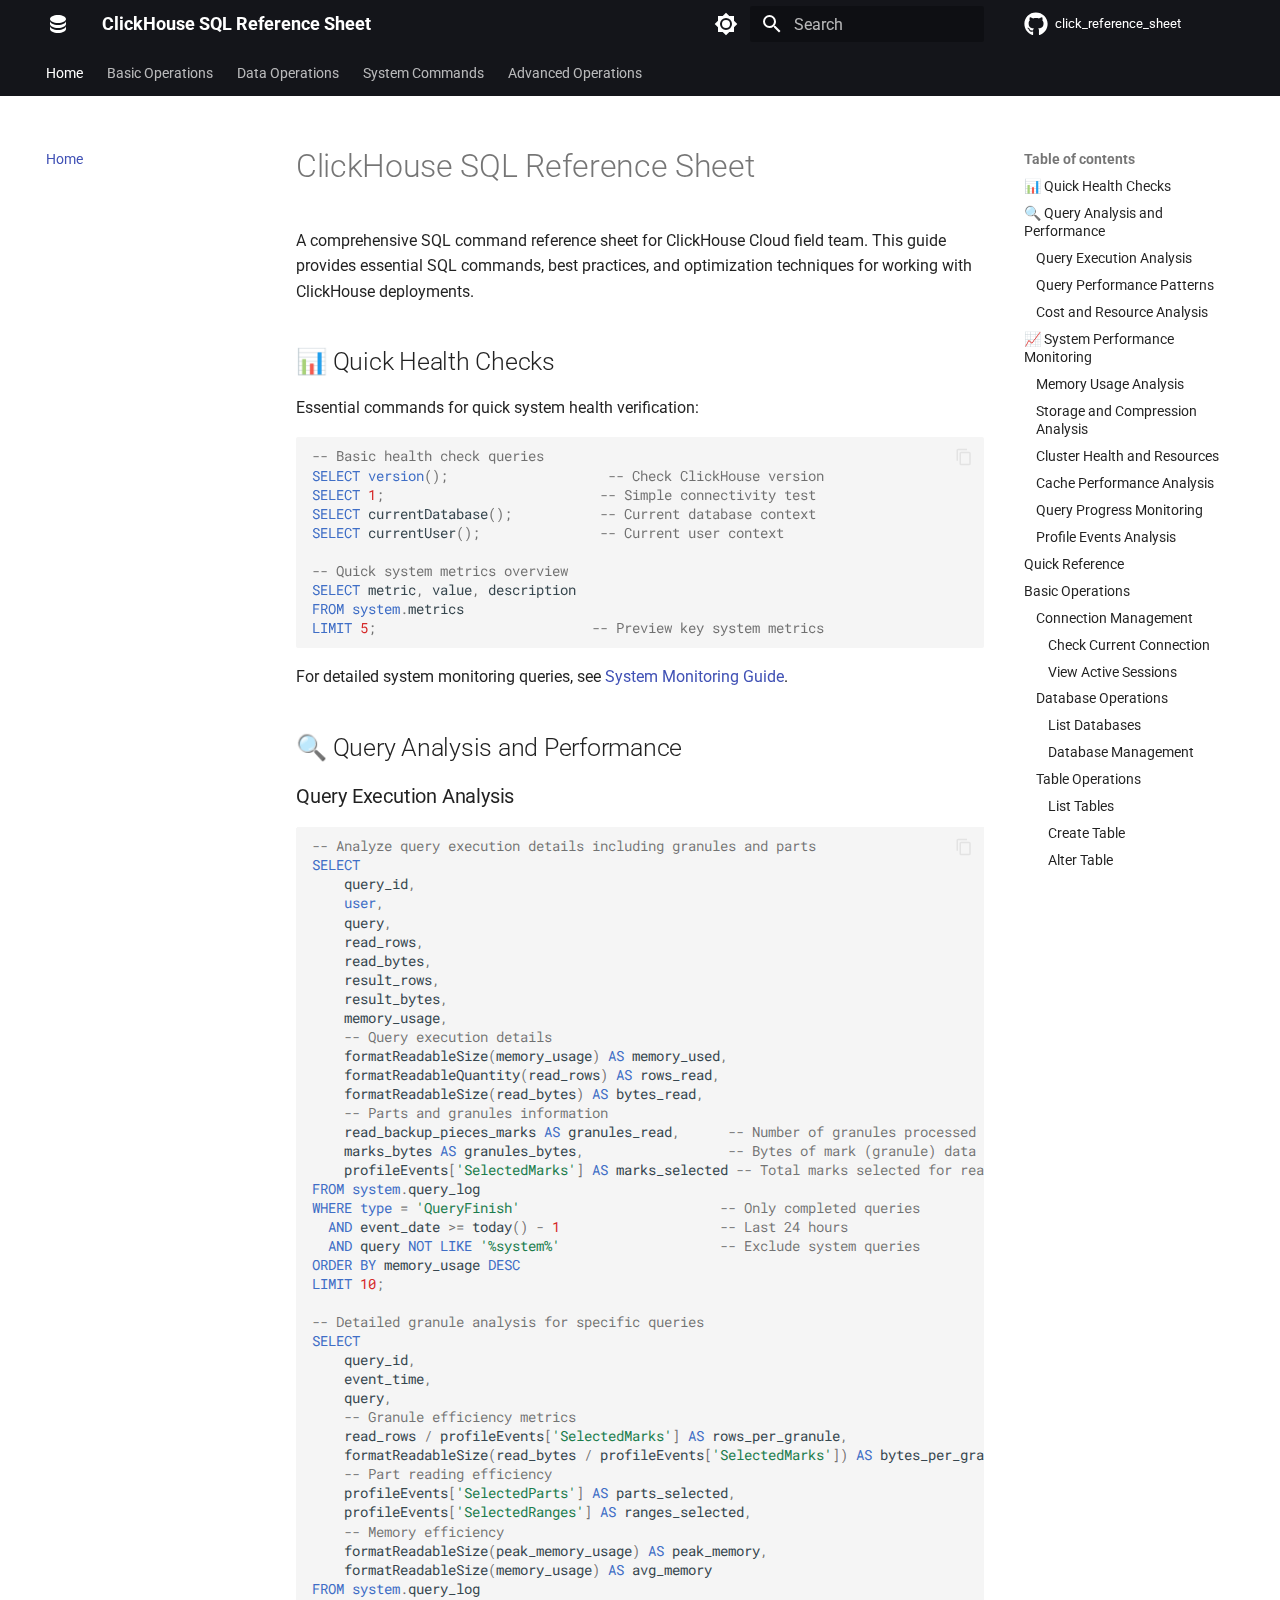
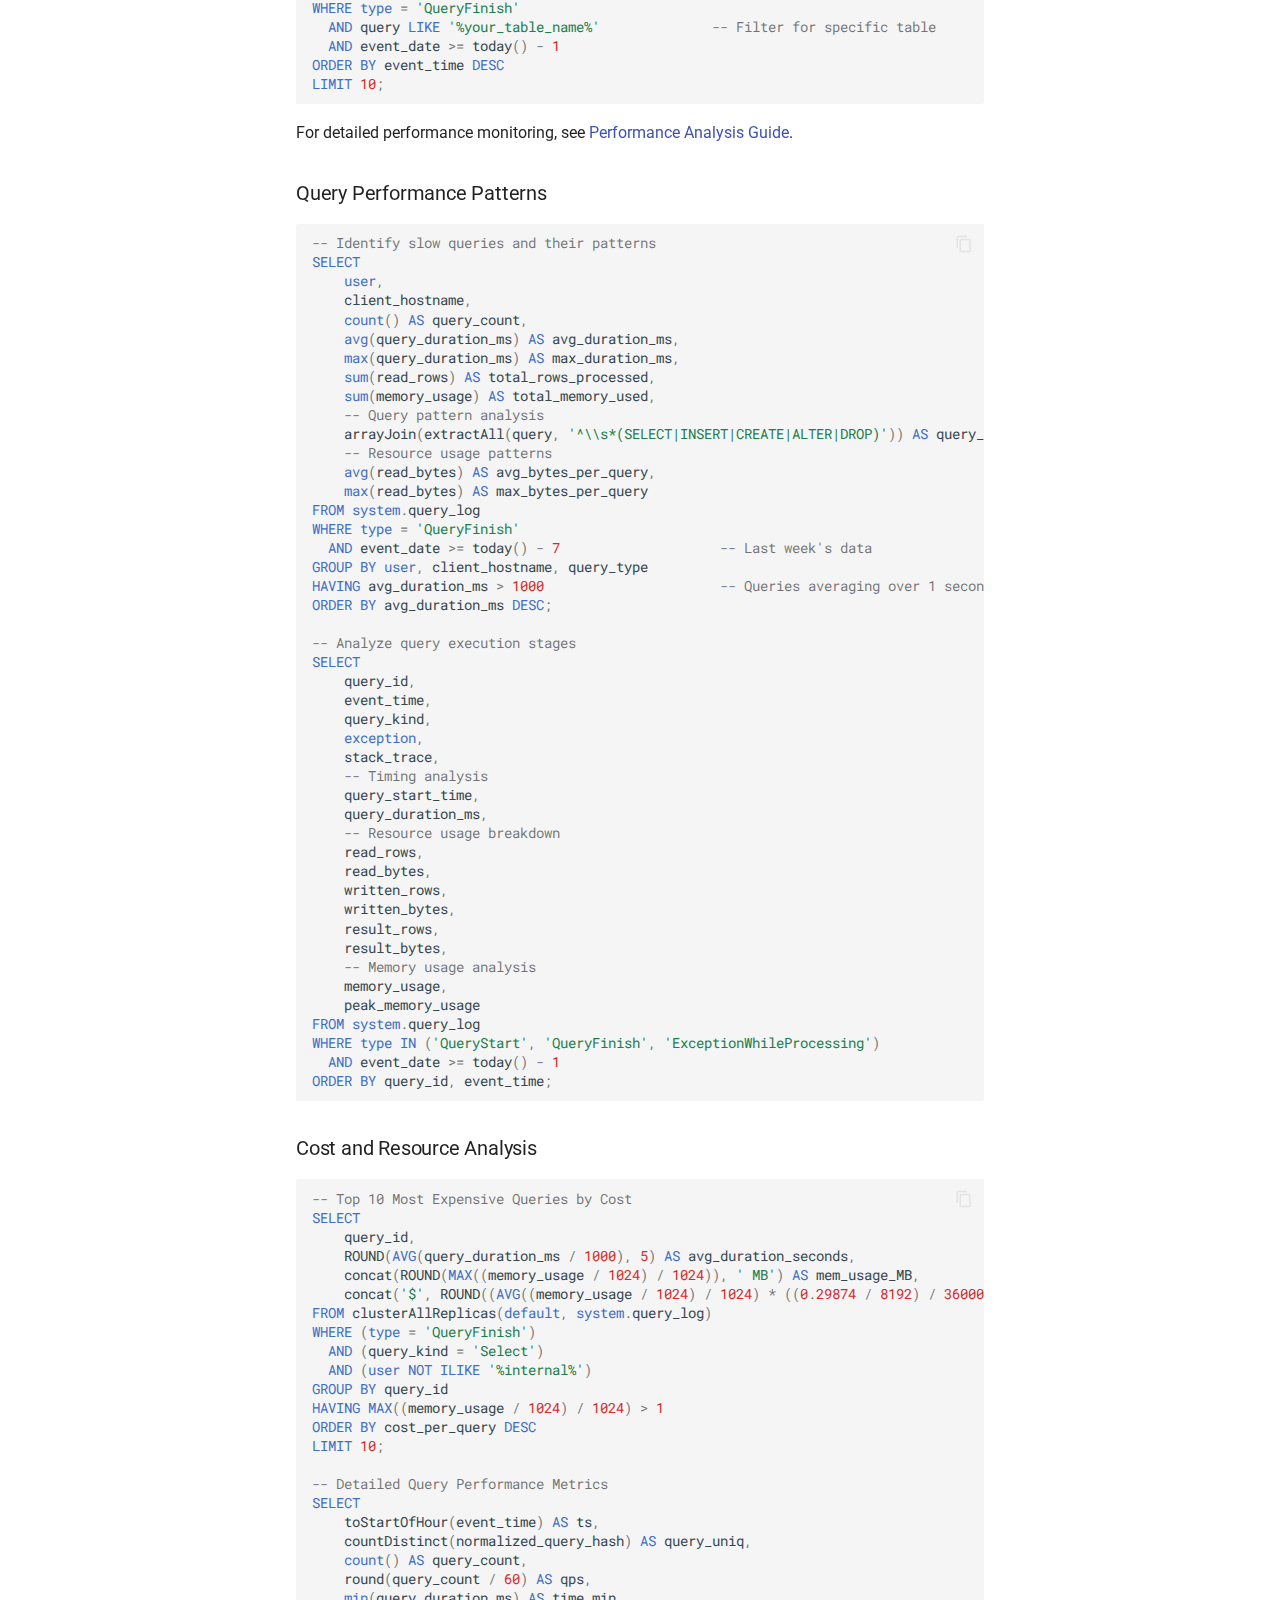
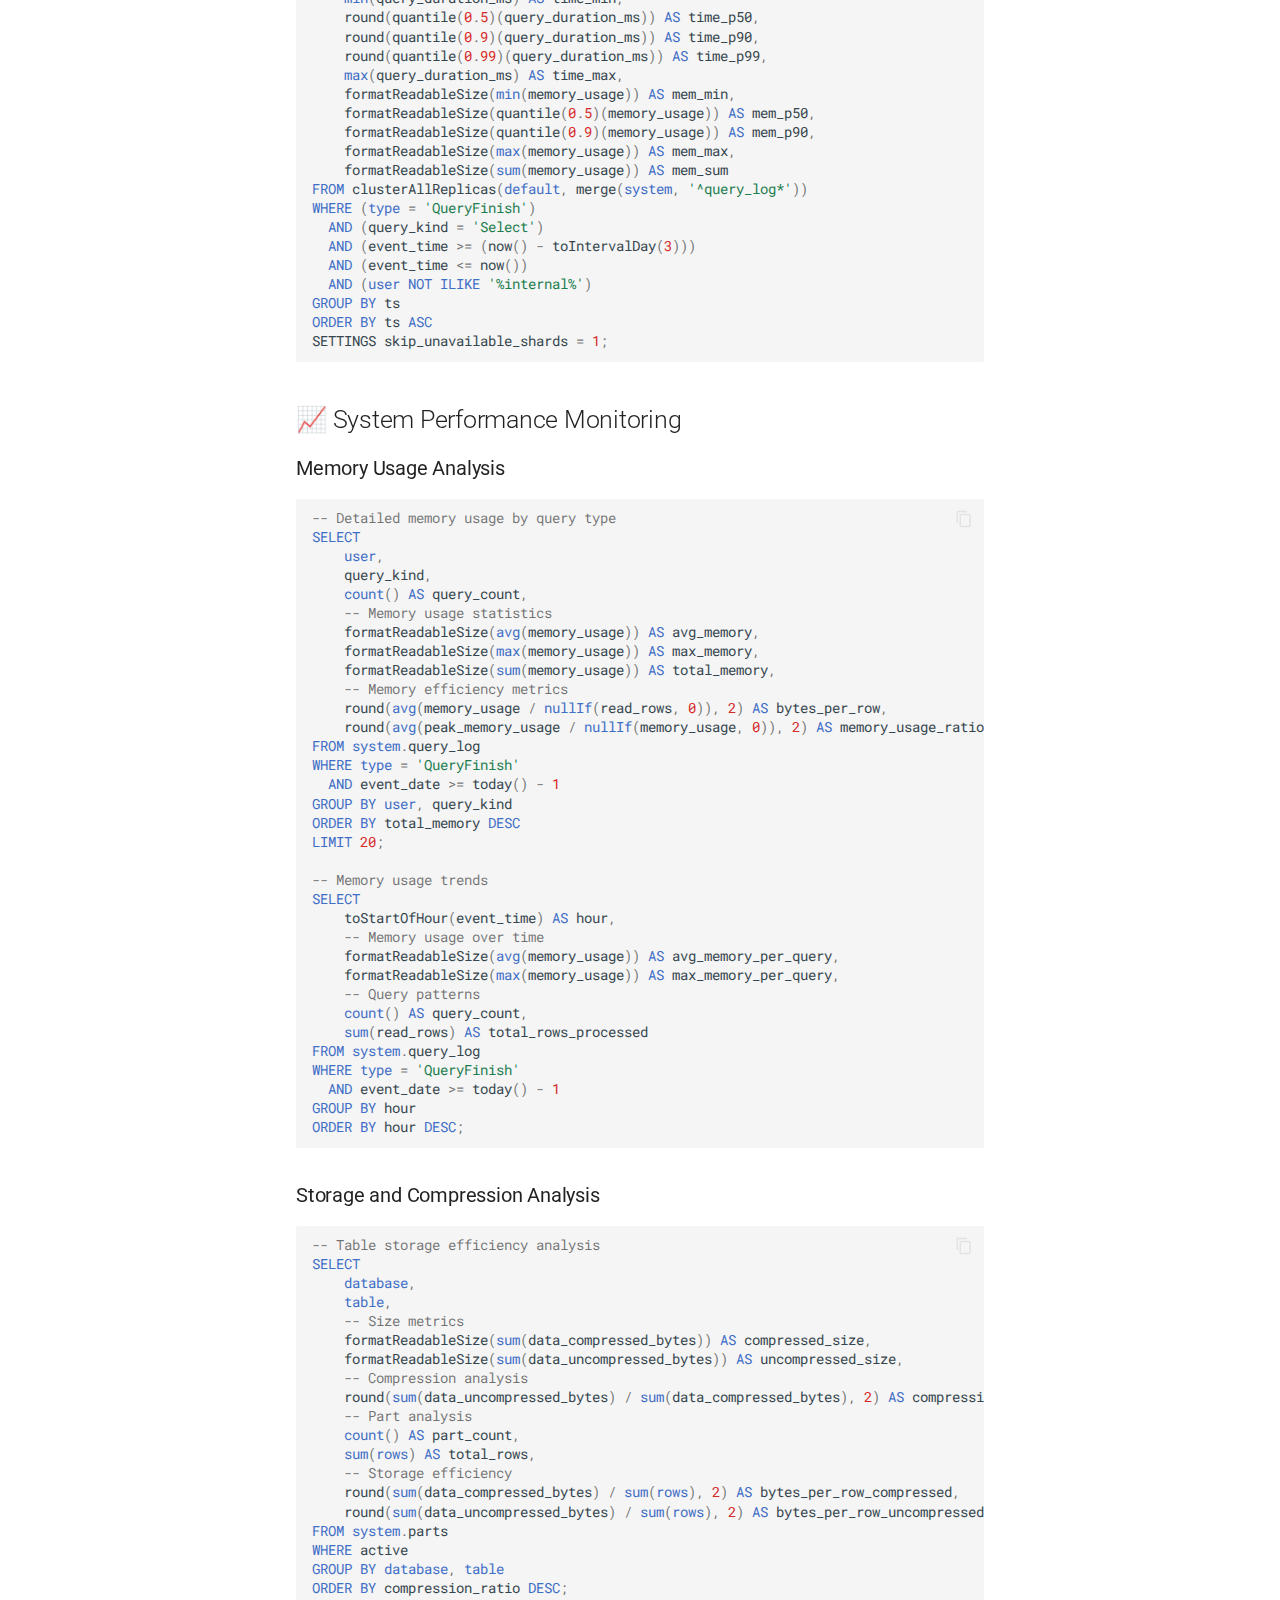
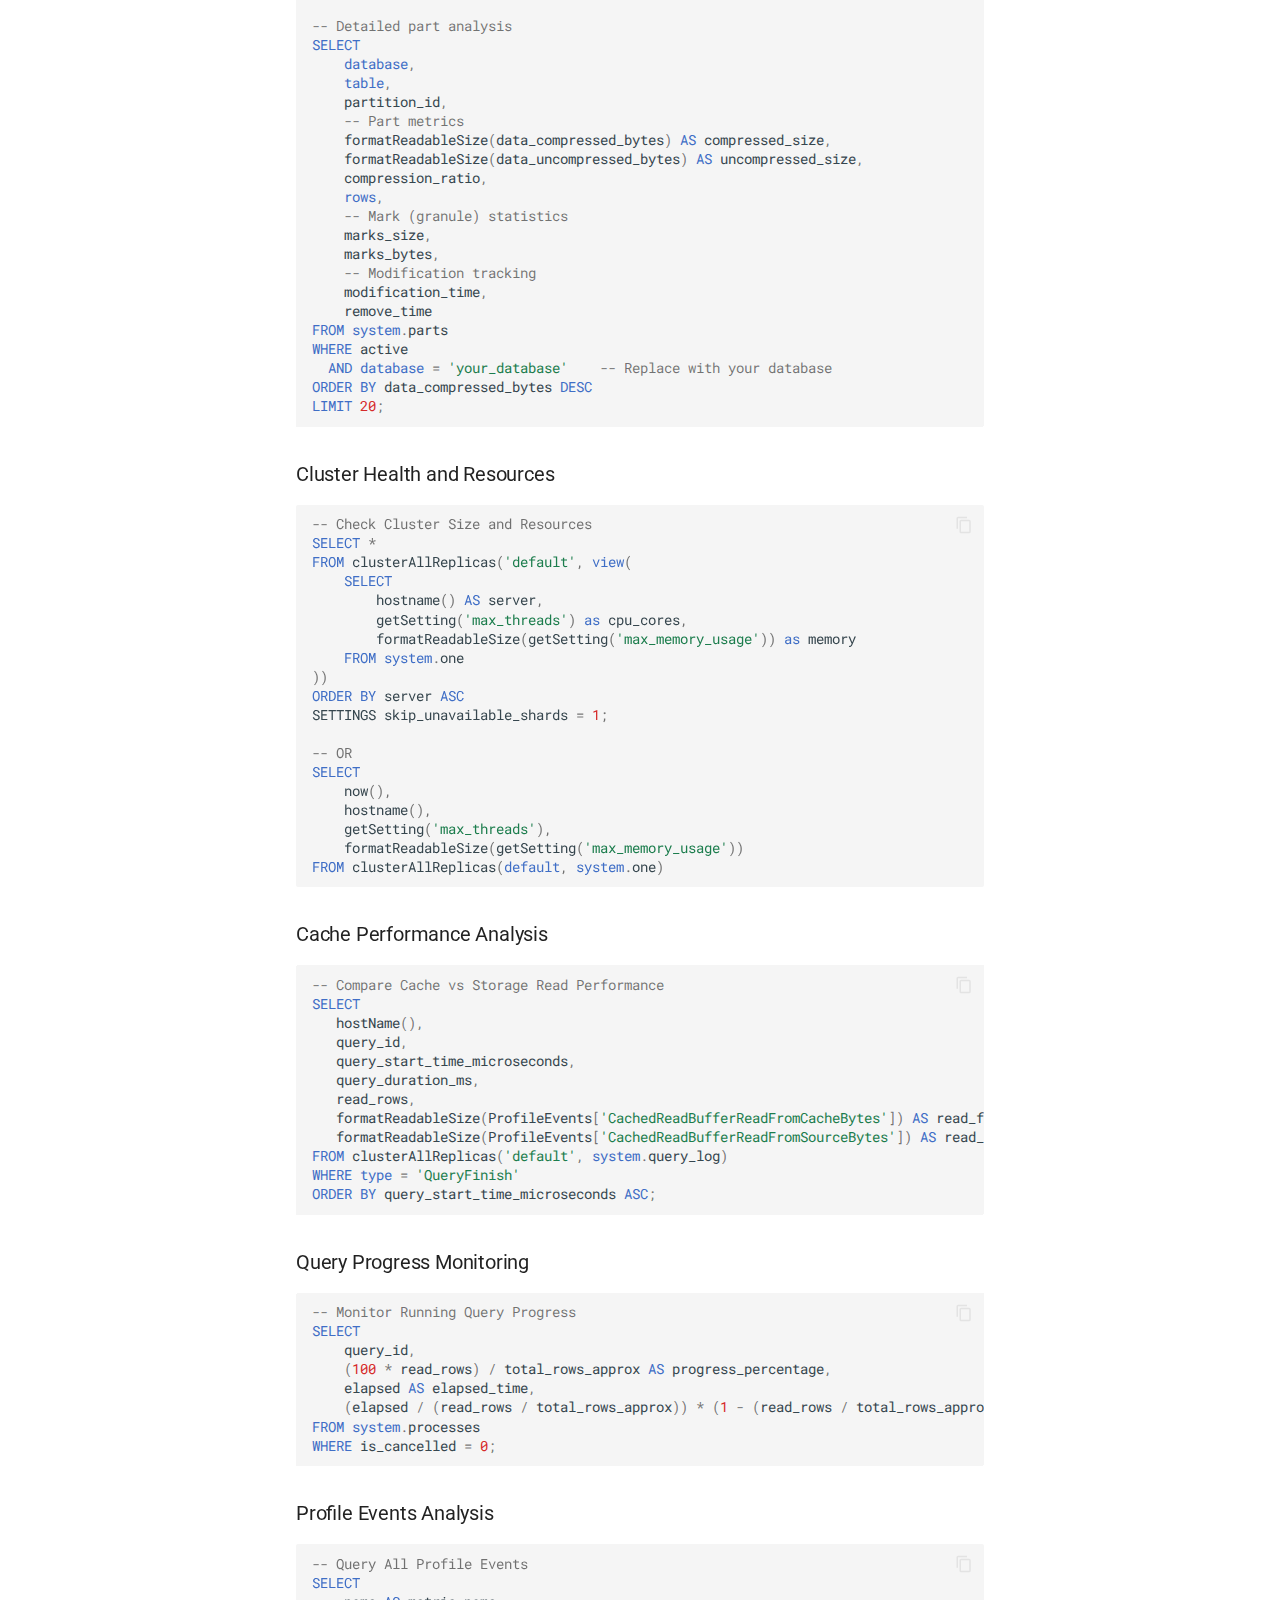
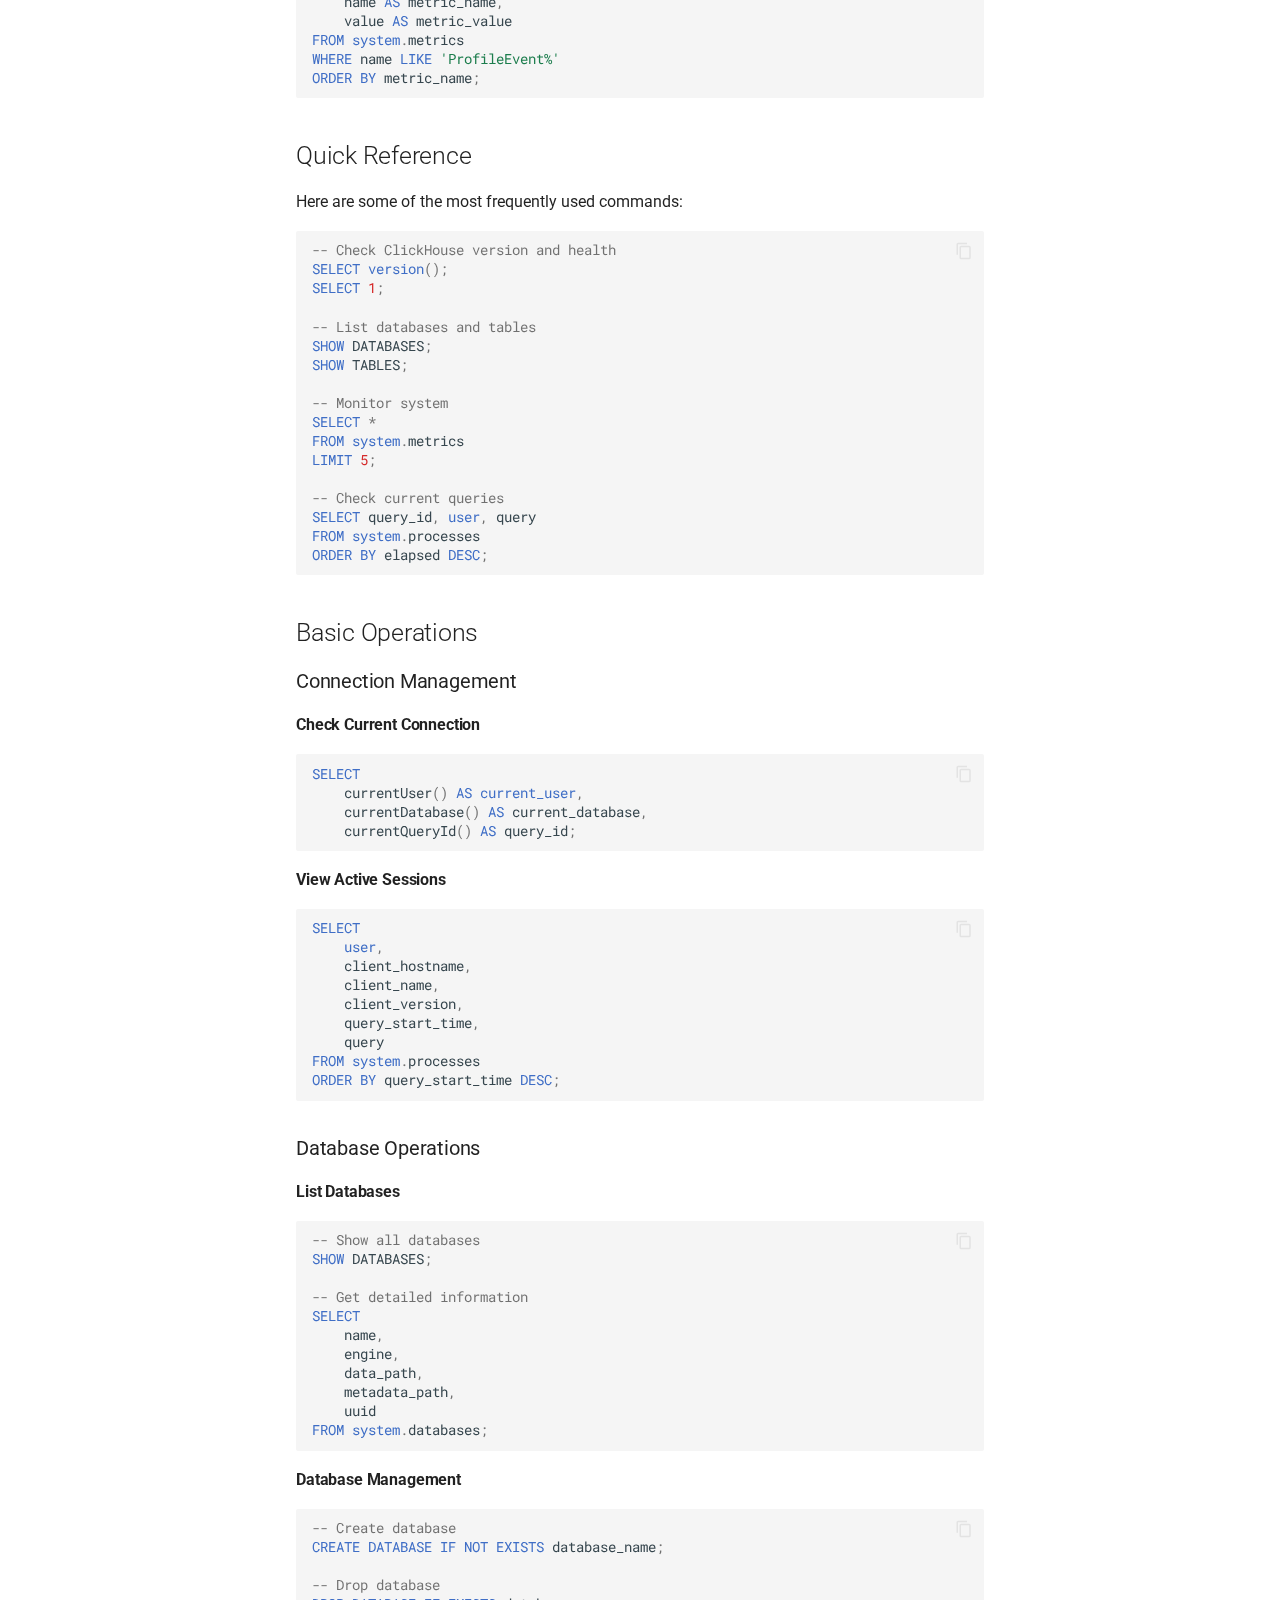
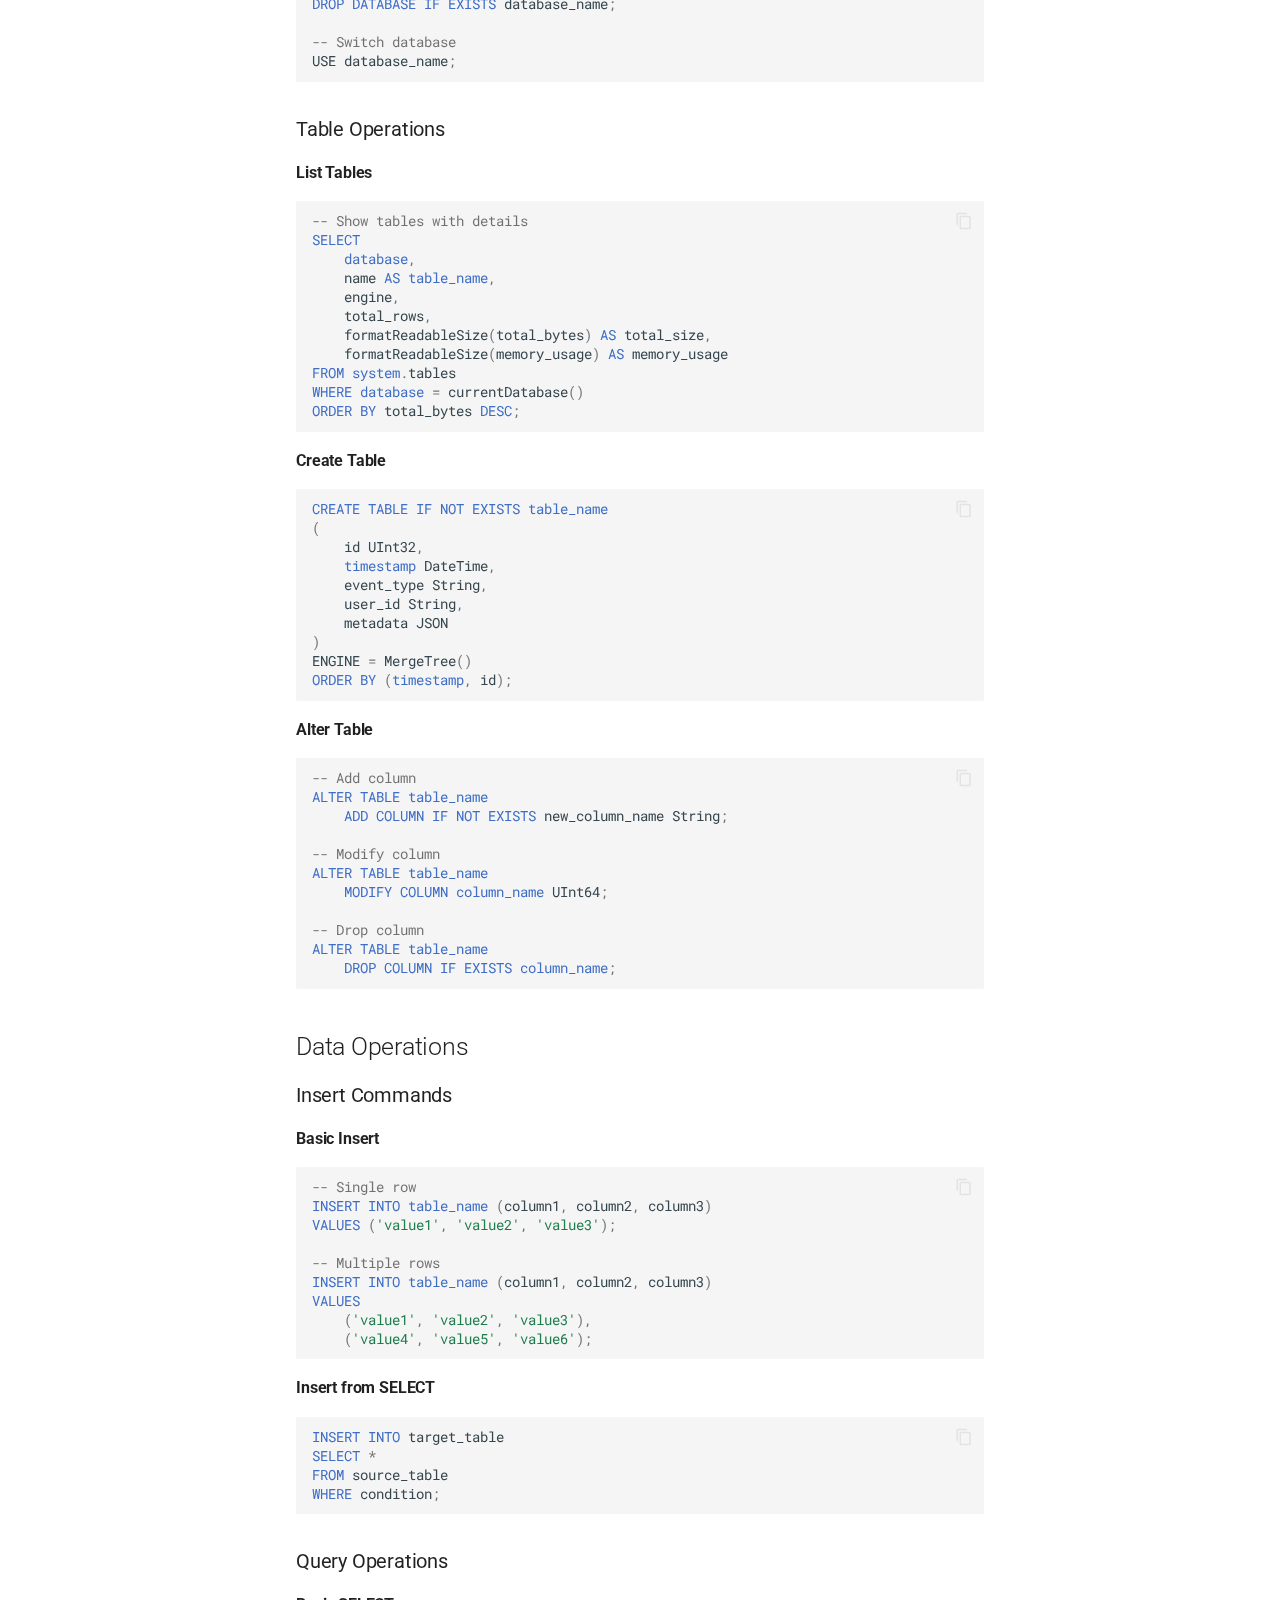
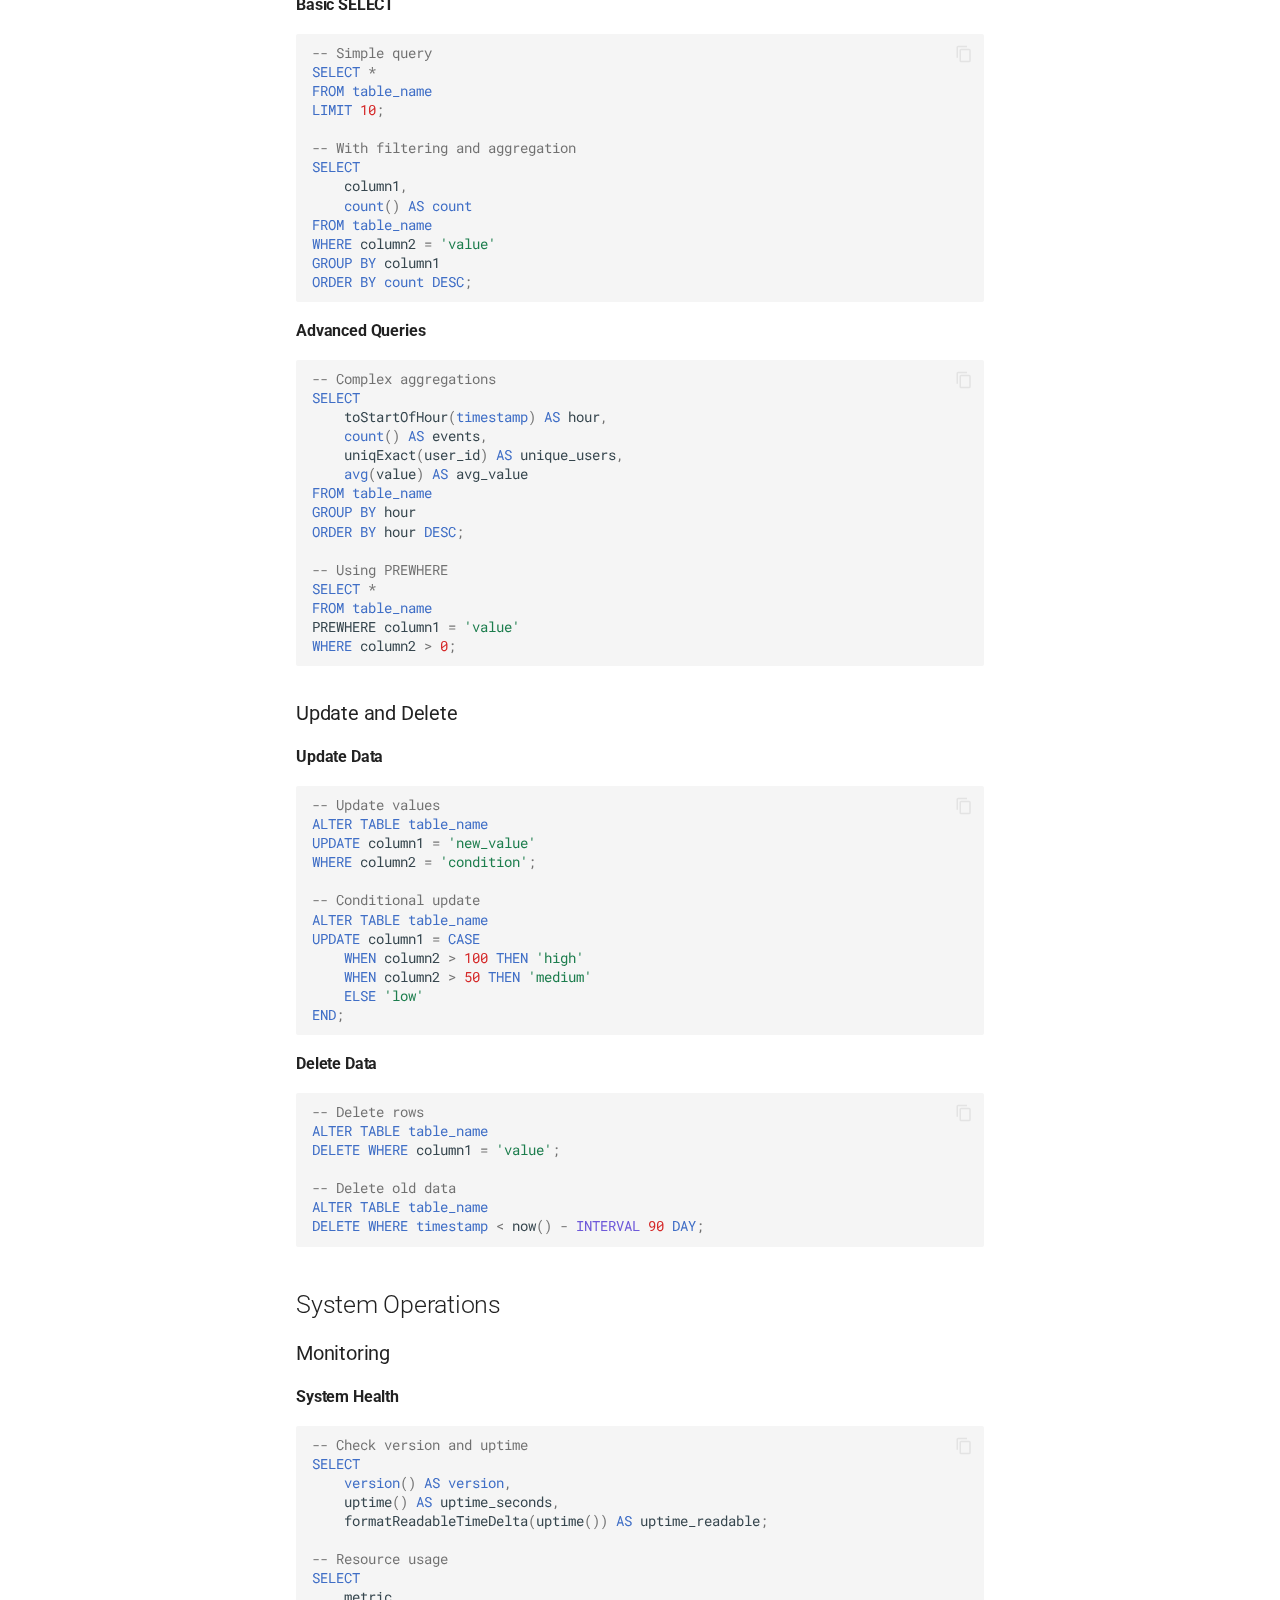
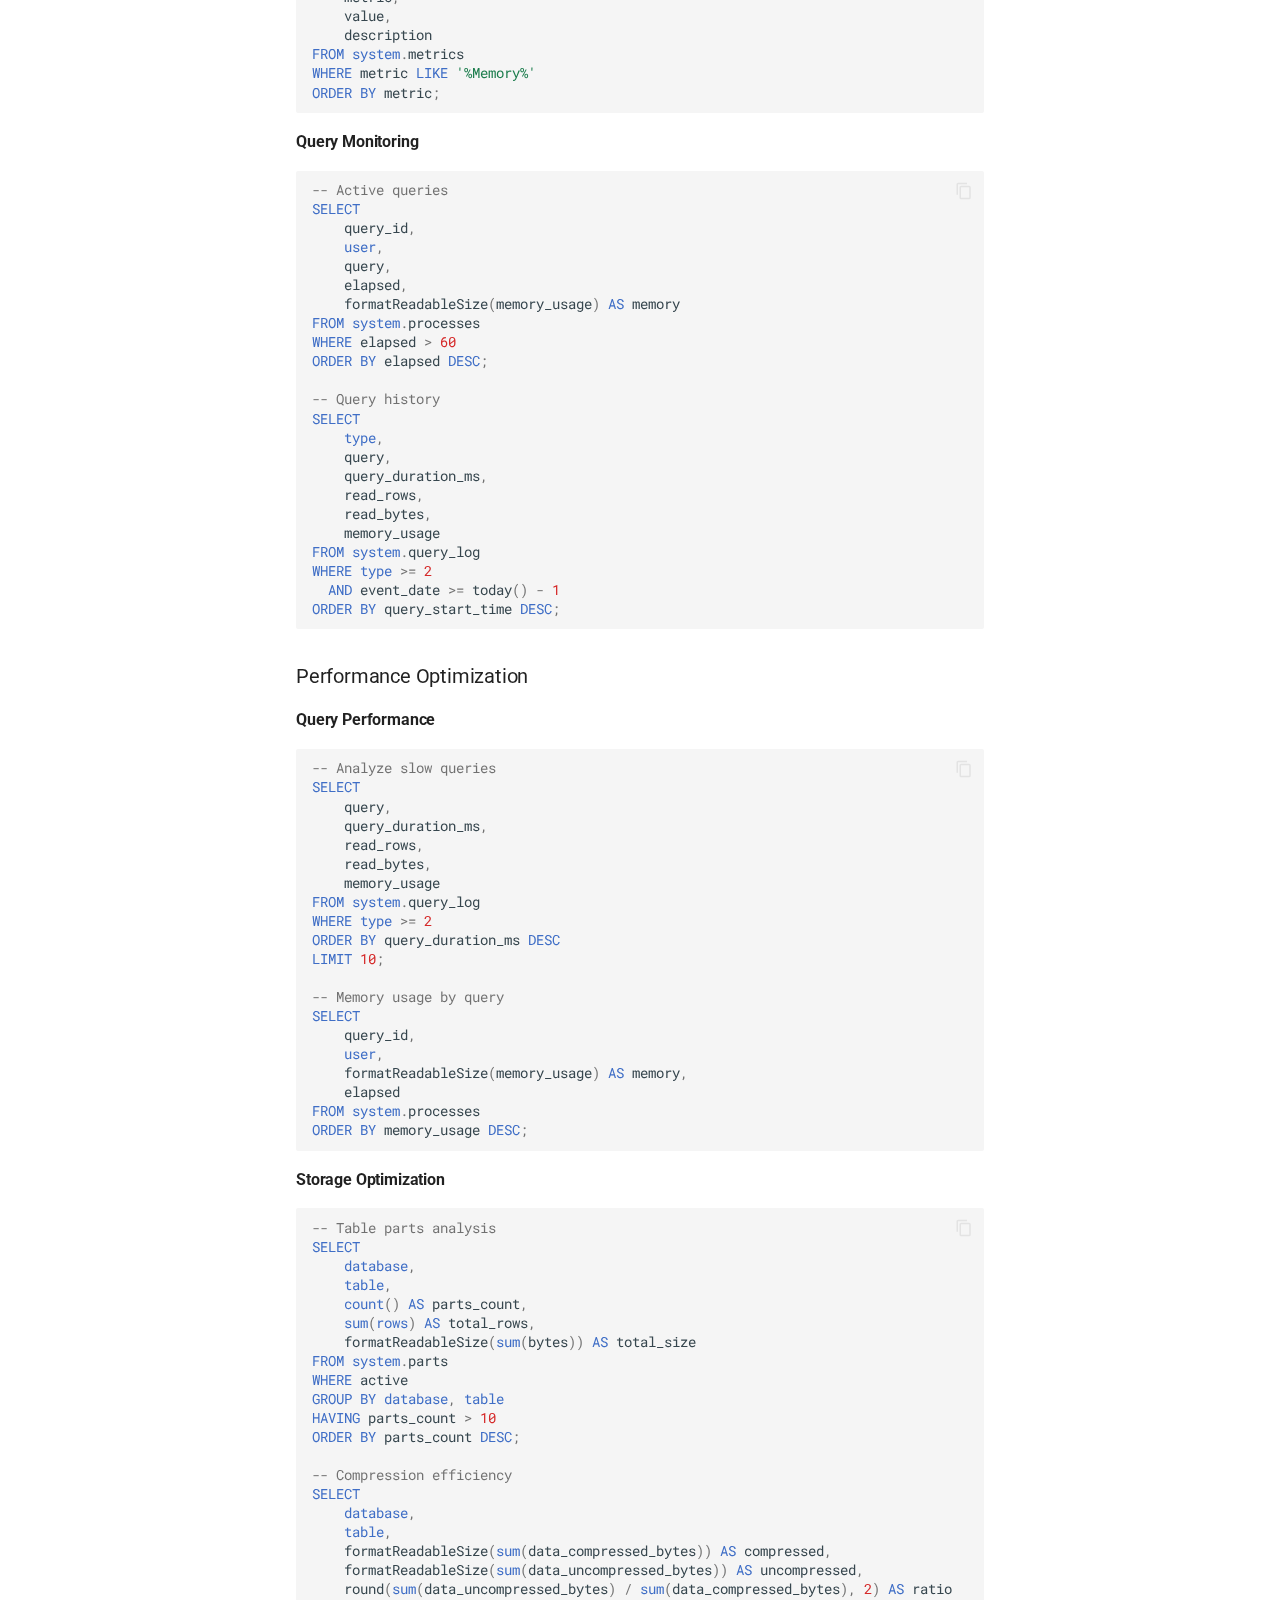
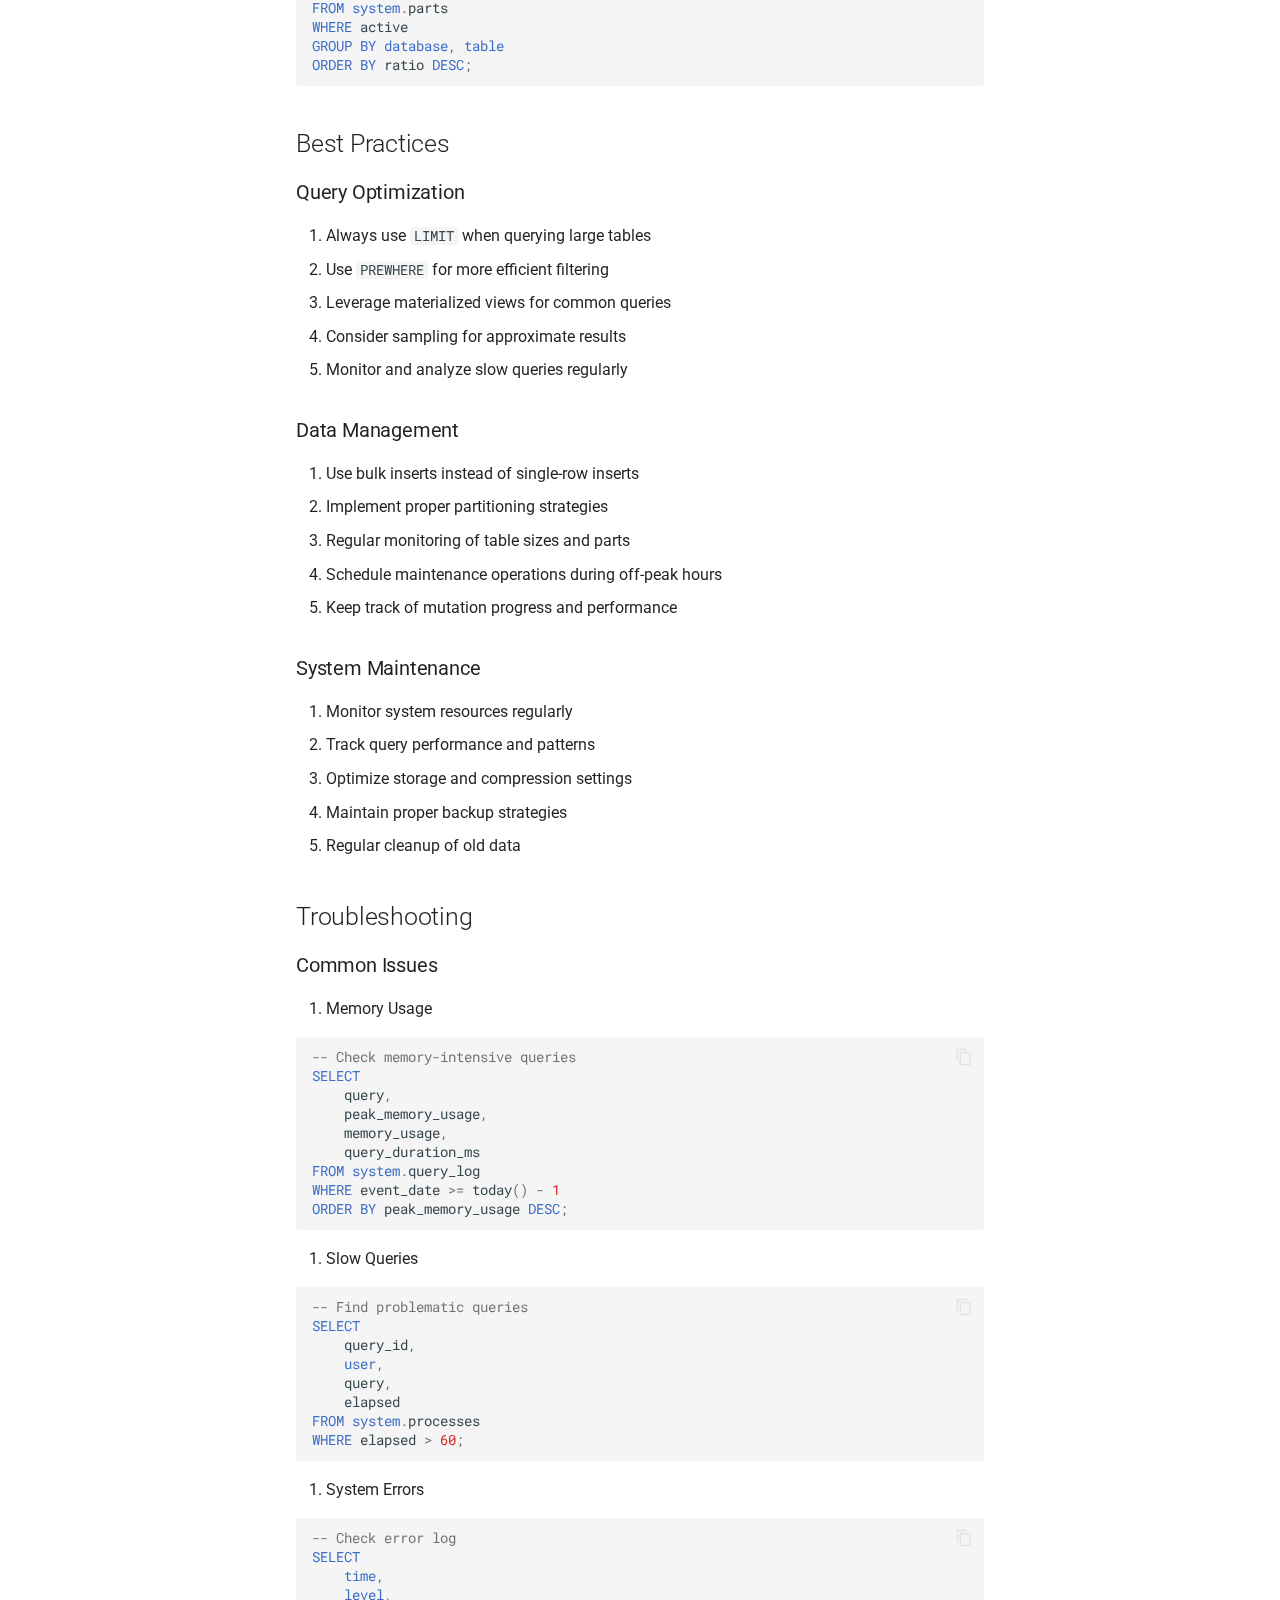
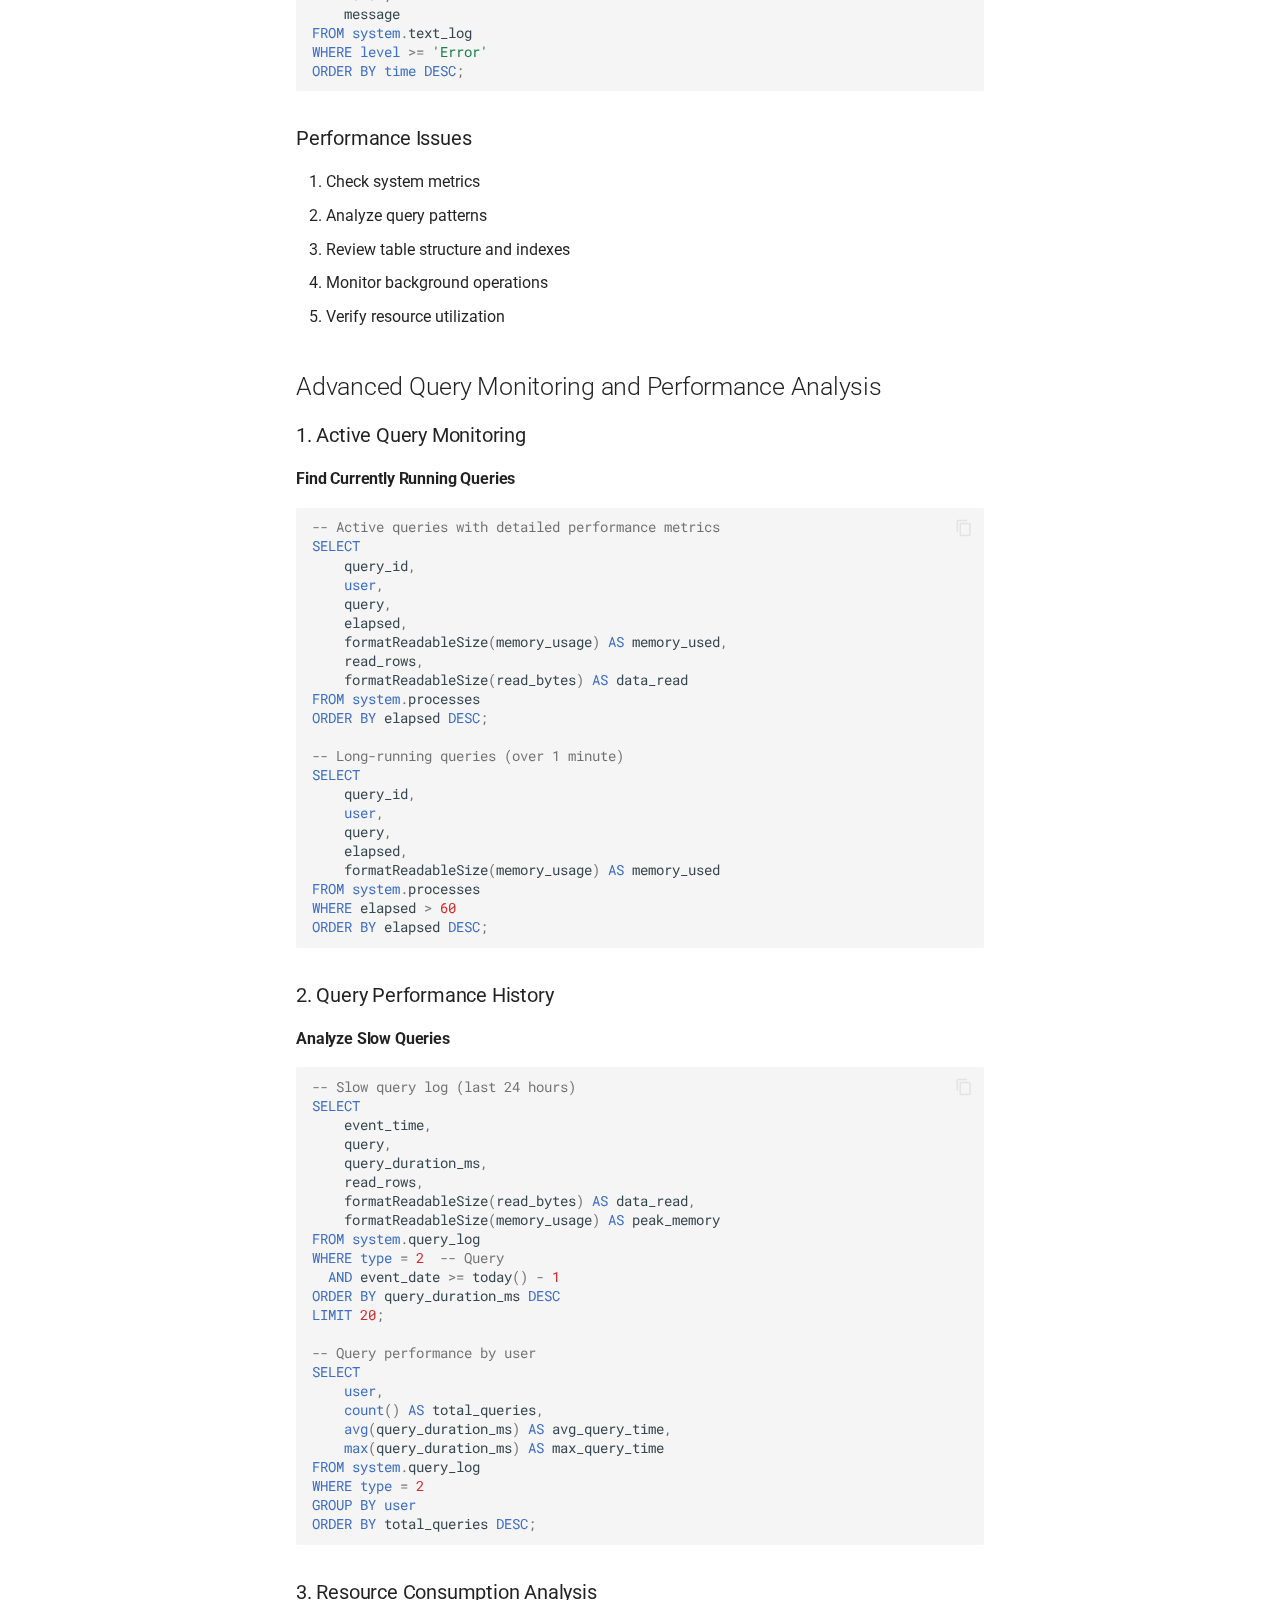
==== commit 94f3423c: "Deployed 184986d with MkDocs version: 1.6.1" ====
--- a/index.html
+++ b/index.html
@@ -1,4 +1,4 @@
-<!doctype html><html lang=en class=no-js> <head><meta charset=utf-8><meta name=viewport content="width=device-width,initial-scale=1"><meta name=description content="A comprehensive SQL command reference sheet for ClickHouse Cloud field engineers"><link href=https://maruthiprithivi.github.io/click_reference_sheet/ rel=canonical><link href=basic-operations/connection/ rel=next><link rel=icon href=assets/images/favicon.png><meta name=generator content="mkdocs-1.6.1, mkdocs-material-9.6.1"><title>ClickHouse SQL Reference Sheet</title><link rel=stylesheet href=assets/stylesheets/main.a40c8224.min.css><link rel=stylesheet href=assets/stylesheets/palette.06af60db.min.css><link rel=preconnect href=https://fonts.gstatic.com crossorigin><link rel=stylesheet href="https://fonts.googleapis.com/css?family=Roboto:300,300i,400,400i,700,700i%7CRoboto+Mono:400,400i,700,700i&display=fallback"><style>:root{--md-text-font:"Roboto";--md-code-font:"Roboto Mono"}</style><script>__md_scope=new URL(".",location),__md_hash=e=>[...e].reduce(((e,_)=>(e<<5)-e+_.charCodeAt(0)),0),__md_get=(e,_=localStorage,t=__md_scope)=>JSON.parse(_.getItem(t.pathname+"."+e)),__md_set=(e,_,t=localStorage,a=__md_scope)=>{try{t.setItem(a.pathname+"."+e,JSON.stringify(_))}catch(e){}}</script></head> <body dir=ltr data-md-color-scheme=default data-md-color-primary=black data-md-color-accent=blue> <input class=md-toggle data-md-toggle=drawer type=checkbox id=__drawer autocomplete=off> <input class=md-toggle data-md-toggle=search type=checkbox id=__search autocomplete=off> <label class=md-overlay for=__drawer></label> <div data-md-component=skip> <a href=#clickhouse-sql-reference-sheet class=md-skip> Skip to content </a> </div> <div data-md-component=announce> </div> <header class=md-header data-md-component=header> <nav class="md-header__inner md-grid" aria-label=Header> <a href=. title="ClickHouse SQL Reference Sheet" class="md-header__button md-logo" aria-label="ClickHouse SQL Reference Sheet" data-md-component=logo> <svg xmlns=http://www.w3.org/2000/svg viewbox="0 0 24 24"><path d="M12 8a3 3 0 0 0 3-3 3 3 0 0 0-3-3 3 3 0 0 0-3 3 3 3 0 0 0 3 3m0 3.54C9.64 9.35 6.5 8 3 8v11c3.5 0 6.64 1.35 9 3.54 2.36-2.19 5.5-3.54 9-3.54V8c-3.5 0-6.64 1.35-9 3.54"/></svg> </a> <label class="md-header__button md-icon" for=__drawer> <svg xmlns=http://www.w3.org/2000/svg viewbox="0 0 24 24"><path d="M3 6h18v2H3zm0 5h18v2H3zm0 5h18v2H3z"/></svg> </label> <div class=md-header__title data-md-component=header-title> <div class=md-header__ellipsis> <div class=md-header__topic> <span class=md-ellipsis> ClickHouse SQL Reference Sheet </span> </div> <div class=md-header__topic data-md-component=header-topic> <span class=md-ellipsis> Home </span> </div> </div> </div> <form class=md-header__option data-md-component=palette> <input class=md-option data-md-color-media="(prefers-color-scheme: light)" data-md-color-scheme=default data-md-color-primary=black data-md-color-accent=blue aria-label="Switch to dark mode" type=radio name=__palette id=__palette_0> <label class="md-header__button md-icon" title="Switch to dark mode" for=__palette_1 hidden> <svg xmlns=http://www.w3.org/2000/svg viewbox="0 0 24 24"><path d="M12 8a4 4 0 0 0-4 4 4 4 0 0 0 4 4 4 4 0 0 0 4-4 4 4 0 0 0-4-4m0 10a6 6 0 0 1-6-6 6 6 0 0 1 6-6 6 6 0 0 1 6 6 6 6 0 0 1-6 6m8-9.31V4h-4.69L12 .69 8.69 4H4v4.69L.69 12 4 15.31V20h4.69L12 23.31 15.31 20H20v-4.69L23.31 12z"/></svg> </label> <input class=md-option data-md-color-media="(prefers-color-scheme: dark)" data-md-color-scheme=slate data-md-color-primary=black data-md-color-accent=blue aria-label="Switch to light mode" type=radio name=__palette id=__palette_1> <label class="md-header__button md-icon" title="Switch to light mode" for=__palette_0 hidden> <svg xmlns=http://www.w3.org/2000/svg viewbox="0 0 24 24"><path d="M12 18c-.89 0-1.74-.2-2.5-.55C11.56 16.5 13 14.42 13 12s-1.44-4.5-3.5-5.45C10.26 6.2 11.11 6 12 6a6 6 0 0 1 6 6 6 6 0 0 1-6 6m8-9.31V4h-4.69L12 .69 8.69 4H4v4.69L.69 12 4 15.31V20h4.69L12 23.31 15.31 20H20v-4.69L23.31 12z"/></svg> </label> </form> <script>var palette=__md_get("__palette");if(palette&&palette.color){if("(prefers-color-scheme)"===palette.color.media){var media=matchMedia("(prefers-color-scheme: light)"),input=document.querySelector(media.matches?"[data-md-color-media='(prefers-color-scheme: light)']":"[data-md-color-media='(prefers-color-scheme: dark)']");palette.color.media=input.getAttribute("data-md-color-media"),palette.color.scheme=input.getAttribute("data-md-color-scheme"),palette.color.primary=input.getAttribute("data-md-color-primary"),palette.color.accent=input.getAttribute("data-md-color-accent")}for(var[key,value]of Object.entries(palette.color))document.body.setAttribute("data-md-color-"+key,value)}</script> <label class="md-header__button md-icon" for=__search> <svg xmlns=http://www.w3.org/2000/svg viewbox="0 0 24 24"><path d="M9.5 3A6.5 6.5 0 0 1 16 9.5c0 1.61-.59 3.09-1.56 4.23l.27.27h.79l5 5-1.5 1.5-5-5v-.79l-.27-.27A6.52 6.52 0 0 1 9.5 16 6.5 6.5 0 0 1 3 9.5 6.5 6.5 0 0 1 9.5 3m0 2C7 5 5 7 5 9.5S7 14 9.5 14 14 12 14 9.5 12 5 9.5 5"/></svg> </label> <div class=md-search data-md-component=search role=dialog> <label class=md-search__overlay for=__search></label> <div class=md-search__inner role=search> <form class=md-search__form name=search> <input type=text class=md-search__input name=query aria-label=Search placeholder=Search autocapitalize=off autocorrect=off autocomplete=off spellcheck=false data-md-component=search-query required> <label class="md-search__icon md-icon" for=__search> <svg xmlns=http://www.w3.org/2000/svg viewbox="0 0 24 24"><path d="M9.5 3A6.5 6.5 0 0 1 16 9.5c0 1.61-.59 3.09-1.56 4.23l.27.27h.79l5 5-1.5 1.5-5-5v-.79l-.27-.27A6.52 6.52 0 0 1 9.5 16 6.5 6.5 0 0 1 3 9.5 6.5 6.5 0 0 1 9.5 3m0 2C7 5 5 7 5 9.5S7 14 9.5 14 14 12 14 9.5 12 5 9.5 5"/></svg> <svg xmlns=http://www.w3.org/2000/svg viewbox="0 0 24 24"><path d="M20 11v2H8l5.5 5.5-1.42 1.42L4.16 12l7.92-7.92L13.5 5.5 8 11z"/></svg> </label> <nav class=md-search__options aria-label=Search> <button type=reset class="md-search__icon md-icon" title=Clear aria-label=Clear tabindex=-1> <svg xmlns=http://www.w3.org/2000/svg viewbox="0 0 24 24"><path d="M19 6.41 17.59 5 12 10.59 6.41 5 5 6.41 10.59 12 5 17.59 6.41 19 12 13.41 17.59 19 19 17.59 13.41 12z"/></svg> </button> </nav> <div class=md-search__suggest data-md-component=search-suggest></div> </form> <div class=md-search__output> <div class=md-search__scrollwrap tabindex=0 data-md-scrollfix> <div class=md-search-result data-md-component=search-result> <div class=md-search-result__meta> Initializing search </div> <ol class=md-search-result__list role=presentation></ol> </div> </div> </div> </div> </div> <div class=md-header__source> <a href=https://github.com/maruthiprithivi/click_reference_sheet title="Go to repository" class=md-source data-md-component=source> <div class="md-source__icon md-icon"> <svg xmlns=http://www.w3.org/2000/svg viewbox="0 0 448 512"><!-- Font Awesome Free 6.7.2 by @fontawesome - https://fontawesome.com License - https://fontawesome.com/license/free (Icons: CC BY 4.0, Fonts: SIL OFL 1.1, Code: MIT License) Copyright 2024 Fonticons, Inc.--><path d="M439.55 236.05 244 40.45a28.87 28.87 0 0 0-40.81 0l-40.66 40.63 51.52 51.52c27.06-9.14 52.68 16.77 43.39 43.68l49.66 49.66c34.23-11.8 61.18 31 35.47 56.69-26.49 26.49-70.21-2.87-56-37.34L240.22 199v121.85c25.3 12.54 22.26 41.85 9.08 55a34.34 34.34 0 0 1-48.55 0c-17.57-17.6-11.07-46.91 11.25-56v-123c-20.8-8.51-24.6-30.74-18.64-45L142.57 101 8.45 235.14a28.86 28.86 0 0 0 0 40.81l195.61 195.6a28.86 28.86 0 0 0 40.8 0l194.69-194.69a28.86 28.86 0 0 0 0-40.81"/></svg> </div> <div class=md-source__repository> click_reference_sheet </div> </a> </div> </nav> </header> <div class=md-container data-md-component=container> <nav class=md-tabs aria-label=Tabs data-md-component=tabs> <div class=md-grid> <ul class=md-tabs__list> <li class="md-tabs__item md-tabs__item--active"> <a href=. class=md-tabs__link> Home </a> </li> <li class=md-tabs__item> <a href=basic-operations/connection/ class=md-tabs__link> Basic Operations </a> </li> <li class=md-tabs__item> <a href=data-operations/insert/ class=md-tabs__link> Data Operations </a> </li> <li class=md-tabs__item> <a href=system-commands/monitoring/ class=md-tabs__link> System Commands </a> </li> <li class=md-tabs__item> <a href=advanced-operations/materialized-views.md class=md-tabs__link> Advanced Operations </a> </li> </ul> </div> </nav> <main class=md-main data-md-component=main> <div class="md-main__inner md-grid"> <div class="md-sidebar md-sidebar--primary" data-md-component=sidebar data-md-type=navigation> <div class=md-sidebar__scrollwrap> <div class=md-sidebar__inner> <nav class="md-nav md-nav--primary md-nav--lifted" aria-label=Navigation data-md-level=0> <label class=md-nav__title for=__drawer> <a href=. title="ClickHouse SQL Reference Sheet" class="md-nav__button md-logo" aria-label="ClickHouse SQL Reference Sheet" data-md-component=logo> <svg xmlns=http://www.w3.org/2000/svg viewbox="0 0 24 24"><path d="M12 8a3 3 0 0 0 3-3 3 3 0 0 0-3-3 3 3 0 0 0-3 3 3 3 0 0 0 3 3m0 3.54C9.64 9.35 6.5 8 3 8v11c3.5 0 6.64 1.35 9 3.54 2.36-2.19 5.5-3.54 9-3.54V8c-3.5 0-6.64 1.35-9 3.54"/></svg> </a> ClickHouse SQL Reference Sheet </label> <div class=md-nav__source> <a href=https://github.com/maruthiprithivi/click_reference_sheet title="Go to repository" class=md-source data-md-component=source> <div class="md-source__icon md-icon"> <svg xmlns=http://www.w3.org/2000/svg viewbox="0 0 448 512"><!-- Font Awesome Free 6.7.2 by @fontawesome - https://fontawesome.com License - https://fontawesome.com/license/free (Icons: CC BY 4.0, Fonts: SIL OFL 1.1, Code: MIT License) Copyright 2024 Fonticons, Inc.--><path d="M439.55 236.05 244 40.45a28.87 28.87 0 0 0-40.81 0l-40.66 40.63 51.52 51.52c27.06-9.14 52.68 16.77 43.39 43.68l49.66 49.66c34.23-11.8 61.18 31 35.47 56.69-26.49 26.49-70.21-2.87-56-37.34L240.22 199v121.85c25.3 12.54 22.26 41.85 9.08 55a34.34 34.34 0 0 1-48.55 0c-17.57-17.6-11.07-46.91 11.25-56v-123c-20.8-8.51-24.6-30.74-18.64-45L142.57 101 8.45 235.14a28.86 28.86 0 0 0 0 40.81l195.61 195.6a28.86 28.86 0 0 0 40.8 0l194.69-194.69a28.86 28.86 0 0 0 0-40.81"/></svg> </div> <div class=md-source__repository> click_reference_sheet </div> </a> </div> <ul class=md-nav__list data-md-scrollfix> <li class="md-nav__item md-nav__item--active"> <input class="md-nav__toggle md-toggle" type=checkbox id=__toc> <label class="md-nav__link md-nav__link--active" for=__toc> <span class=md-ellipsis> Home </span> <span class="md-nav__icon md-icon"></span> </label> <a href=. class="md-nav__link md-nav__link--active"> <span class=md-ellipsis> Home </span> </a> <nav class="md-nav md-nav--secondary" aria-label="Table of contents"> <label class=md-nav__title for=__toc> <span class="md-nav__icon md-icon"></span> Table of contents </label> <ul class=md-nav__list data-md-component=toc data-md-scrollfix> <li class=md-nav__item> <a href=#quick-health-checks class=md-nav__link> <span class=md-ellipsis> 📊 Quick Health Checks </span> </a> </li> <li class=md-nav__item> <a href=#query-analysis-and-performance class=md-nav__link> <span class=md-ellipsis> 🔍 Query Analysis and Performance </span> </a> <nav class=md-nav aria-label="🔍 Query Analysis and Performance"> <ul class=md-nav__list> <li class=md-nav__item> <a href=#query-execution-analysis class=md-nav__link> <span class=md-ellipsis> Query Execution Analysis </span> </a> </li> <li class=md-nav__item> <a href=#query-performance-patterns class=md-nav__link> <span class=md-ellipsis> Query Performance Patterns </span> </a> </li> </ul> </nav> </li> <li class=md-nav__item> <a href=#system-performance-monitoring class=md-nav__link> <span class=md-ellipsis> 📈 System Performance Monitoring </span> </a> <nav class=md-nav aria-label="📈 System Performance Monitoring"> <ul class=md-nav__list> <li class=md-nav__item> <a href=#memory-usage-analysis class=md-nav__link> <span class=md-ellipsis> Memory Usage Analysis </span> </a> </li> <li class=md-nav__item> <a href=#storage-and-compression-analysis class=md-nav__link> <span class=md-ellipsis> Storage and Compression Analysis </span> </a> </li> </ul> </nav> </li> <li class=md-nav__item> <a href=#quick-reference class=md-nav__link> <span class=md-ellipsis> Quick Reference </span> </a> </li> <li class=md-nav__item> <a href=#basic-operations class=md-nav__link> <span class=md-ellipsis> Basic Operations </span> </a> <nav class=md-nav aria-label="Basic Operations"> <ul class=md-nav__list> <li class=md-nav__item> <a href=#connection-management class=md-nav__link> <span class=md-ellipsis> Connection Management </span> </a> <nav class=md-nav aria-label="Connection Management"> <ul class=md-nav__list> <li class=md-nav__item> <a href=#check-current-connection class=md-nav__link> <span class=md-ellipsis> Check Current Connection </span> </a> </li> <li class=md-nav__item> <a href=#view-active-sessions class=md-nav__link> <span class=md-ellipsis> View Active Sessions </span> </a> </li> </ul> </nav> </li> <li class=md-nav__item> <a href=#database-operations class=md-nav__link> <span class=md-ellipsis> Database Operations </span> </a> <nav class=md-nav aria-label="Database Operations"> <ul class=md-nav__list> <li class=md-nav__item> <a href=#list-databases class=md-nav__link> <span class=md-ellipsis> List Databases </span> </a> </li> <li class=md-nav__item> <a href=#database-management class=md-nav__link> <span class=md-ellipsis> Database Management </span> </a> </li> </ul> </nav> </li> <li class=md-nav__item> <a href=#table-operations class=md-nav__link> <span class=md-ellipsis> Table Operations </span> </a> <nav class=md-nav aria-label="Table Operations"> <ul class=md-nav__list> <li class=md-nav__item> <a href=#list-tables class=md-nav__link> <span class=md-ellipsis> List Tables </span> </a> </li> <li class=md-nav__item> <a href=#create-table class=md-nav__link> <span class=md-ellipsis> Create Table </span> </a> </li> <li class=md-nav__item> <a href=#alter-table class=md-nav__link> <span class=md-ellipsis> Alter Table </span> </a> </li> </ul> </nav> </li> </ul> </nav> </li> <li class=md-nav__item> <a href=#data-operations class=md-nav__link> <span class=md-ellipsis> Data Operations </span> </a> <nav class=md-nav aria-label="Data Operations"> <ul class=md-nav__list> <li class=md-nav__item> <a href=#insert-commands class=md-nav__link> <span class=md-ellipsis> Insert Commands </span> </a> <nav class=md-nav aria-label="Insert Commands"> <ul class=md-nav__list> <li class=md-nav__item> <a href=#basic-insert class=md-nav__link> <span class=md-ellipsis> Basic Insert </span> </a> </li> <li class=md-nav__item> <a href=#insert-from-select class=md-nav__link> <span class=md-ellipsis> Insert from SELECT </span> </a> </li> </ul> </nav> </li> <li class=md-nav__item> <a href=#query-operations class=md-nav__link> <span class=md-ellipsis> Query Operations </span> </a> <nav class=md-nav aria-label="Query Operations"> <ul class=md-nav__list> <li class=md-nav__item> <a href=#basic-select class=md-nav__link> <span class=md-ellipsis> Basic SELECT </span> </a> </li> <li class=md-nav__item> <a href=#advanced-queries class=md-nav__link> <span class=md-ellipsis> Advanced Queries </span> </a> </li> </ul> </nav> </li> <li class=md-nav__item> <a href=#update-and-delete class=md-nav__link> <span class=md-ellipsis> Update and Delete </span> </a> <nav class=md-nav aria-label="Update and Delete"> <ul class=md-nav__list> <li class=md-nav__item> <a href=#update-data class=md-nav__link> <span class=md-ellipsis> Update Data </span> </a> </li> <li class=md-nav__item> <a href=#delete-data class=md-nav__link> <span class=md-ellipsis> Delete Data </span> </a> </li> </ul> </nav> </li> </ul> </nav> </li> <li class=md-nav__item> <a href=#system-operations class=md-nav__link> <span class=md-ellipsis> System Operations </span> </a> <nav class=md-nav aria-label="System Operations"> <ul class=md-nav__list> <li class=md-nav__item> <a href=#monitoring class=md-nav__link> <span class=md-ellipsis> Monitoring </span> </a> <nav class=md-nav aria-label=Monitoring> <ul class=md-nav__list> <li class=md-nav__item> <a href=#system-health class=md-nav__link> <span class=md-ellipsis> System Health </span> </a> </li> <li class=md-nav__item> <a href=#query-monitoring class=md-nav__link> <span class=md-ellipsis> Query Monitoring </span> </a> </li> </ul> </nav> </li> <li class=md-nav__item> <a href=#performance-optimization class=md-nav__link> <span class=md-ellipsis> Performance Optimization </span> </a> <nav class=md-nav aria-label="Performance Optimization"> <ul class=md-nav__list> <li class=md-nav__item> <a href=#query-performance class=md-nav__link> <span class=md-ellipsis> Query Performance </span> </a> </li> <li class=md-nav__item> <a href=#storage-optimization class=md-nav__link> <span class=md-ellipsis> Storage Optimization </span> </a> </li> </ul> </nav> </li> </ul> </nav> </li> <li class=md-nav__item> <a href=#best-practices class=md-nav__link> <span class=md-ellipsis> Best Practices </span> </a> <nav class=md-nav aria-label="Best Practices"> <ul class=md-nav__list> <li class=md-nav__item> <a href=#query-optimization class=md-nav__link> <span class=md-ellipsis> Query Optimization </span> </a> </li> <li class=md-nav__item> <a href=#data-management class=md-nav__link> <span class=md-ellipsis> Data Management </span> </a> </li> <li class=md-nav__item> <a href=#system-maintenance class=md-nav__link> <span class=md-ellipsis> System Maintenance </span> </a> </li> </ul> </nav> </li> <li class=md-nav__item> <a href=#troubleshooting class=md-nav__link> <span class=md-ellipsis> Troubleshooting </span> </a> <nav class=md-nav aria-label=Troubleshooting> <ul class=md-nav__list> <li class=md-nav__item> <a href=#common-issues class=md-nav__link> <span class=md-ellipsis> Common Issues </span> </a> </li> <li class=md-nav__item> <a href=#performance-issues class=md-nav__link> <span class=md-ellipsis> Performance Issues </span> </a> </li> </ul> </nav> </li> <li class=md-nav__item> <a href=#advanced-query-monitoring-and-performance-analysis class=md-nav__link> <span class=md-ellipsis> Advanced Query Monitoring and Performance Analysis </span> </a> <nav class=md-nav aria-label="Advanced Query Monitoring and Performance Analysis"> <ul class=md-nav__list> <li class=md-nav__item> <a href=#1-active-query-monitoring class=md-nav__link> <span class=md-ellipsis> 1. Active Query Monitoring </span> </a> <nav class=md-nav aria-label="1. Active Query Monitoring"> <ul class=md-nav__list> <li class=md-nav__item> <a href=#find-currently-running-queries class=md-nav__link> <span class=md-ellipsis> Find Currently Running Queries </span> </a> </li> </ul> </nav> </li> <li class=md-nav__item> <a href=#2-query-performance-history class=md-nav__link> <span class=md-ellipsis> 2. Query Performance History </span> </a> <nav class=md-nav aria-label="2. Query Performance History"> <ul class=md-nav__list> <li class=md-nav__item> <a href=#analyze-slow-queries class=md-nav__link> <span class=md-ellipsis> Analyze Slow Queries </span> </a> </li> </ul> </nav> </li> <li class=md-nav__item> <a href=#3-resource-consumption-analysis class=md-nav__link> <span class=md-ellipsis> 3. Resource Consumption Analysis </span> </a> <nav class=md-nav aria-label="3. Resource Consumption Analysis"> <ul class=md-nav__list> <li class=md-nav__item> <a href=#memory-and-cpu-metrics class=md-nav__link> <span class=md-ellipsis> Memory and CPU Metrics </span> </a> </li> </ul> </nav> </li> <li class=md-nav__item> <a href=#4-user-management-and-rbac class=md-nav__link> <span class=md-ellipsis> 4. User Management and RBAC </span> </a> <nav class=md-nav aria-label="4. User Management and RBAC"> <ul class=md-nav__list> <li class=md-nav__item> <a href=#user-and-role-management class=md-nav__link> <span class=md-ellipsis> User and Role Management </span> </a> </li> <li class=md-nav__item> <a href=#rbac-examples class=md-nav__link> <span class=md-ellipsis> RBAC Examples </span> </a> </li> </ul> </nav> </li> <li class=md-nav__item> <a href=#5-system-and-database-insights class=md-nav__link> <span class=md-ellipsis> 5. System and Database Insights </span> </a> <nav class=md-nav aria-label="5. System and Database Insights"> <ul class=md-nav__list> <li class=md-nav__item> <a href=#cluster-and-database-information class=md-nav__link> <span class=md-ellipsis> Cluster and Database Information </span> </a> </li> </ul> </nav> </li> <li class=md-nav__item> <a href=#6-advanced-querying-and-indexing class=md-nav__link> <span class=md-ellipsis> 6. Advanced Querying and Indexing </span> </a> <nav class=md-nav aria-label="6. Advanced Querying and Indexing"> <ul class=md-nav__list> <li class=md-nav__item> <a href=#creating-and-analyzing-indexes class=md-nav__link> <span class=md-ellipsis> Creating and Analyzing Indexes </span> </a> </li> </ul> </nav> </li> <li class=md-nav__item> <a href=#7-query-settings-and-configuration class=md-nav__link> <span class=md-ellipsis> 7. Query Settings and Configuration </span> </a> <nav class=md-nav aria-label="7. Query Settings and Configuration"> <ul class=md-nav__list> <li class=md-nav__item> <a href=#monitoring-session-settings class=md-nav__link> <span class=md-ellipsis> Monitoring Session Settings </span> </a> </li> </ul> </nav> </li> <li class=md-nav__item> <a href=#8-specific-query-monitoring class=md-nav__link> <span class=md-ellipsis> 8. Specific Query Monitoring </span> </a> <nav class=md-nav aria-label="8. Specific Query Monitoring"> <ul class=md-nav__list> <li class=md-nav__item> <a href=#tracking-queries-by-user-or-table class=md-nav__link> <span class=md-ellipsis> Tracking Queries by User or Table </span> </a> </li> </ul> </nav> </li> </ul> </nav> </li> <li class=md-nav__item> <a href=#best-practices_1 class=md-nav__link> <span class=md-ellipsis> Best Practices </span> </a> </li> <li class=md-nav__item> <a href=#references class=md-nav__link> <span class=md-ellipsis> References </span> </a> <nav class=md-nav aria-label=References> <ul class=md-nav__list> <li class=md-nav__item> <a href=#query-optimization-analysis class=md-nav__link> <span class=md-ellipsis> Query Optimization Analysis </span> </a> </li> <li class=md-nav__item> <a href=#index-usage-analysis class=md-nav__link> <span class=md-ellipsis> Index Usage Analysis </span> </a> </li> <li class=md-nav__item> <a href=#query-resource-consumption class=md-nav__link> <span class=md-ellipsis> Query Resource Consumption </span> </a> </li> <li class=md-nav__item> <a href=#table-access-patterns class=md-nav__link> <span class=md-ellipsis> Table Access Patterns </span> </a> </li> <li class=md-nav__item> <a href=#system-health-monitoring class=md-nav__link> <span class=md-ellipsis> System Health Monitoring </span> </a> </li> </ul> </nav> </li> </ul> </nav> </li> <li class="md-nav__item md-nav__item--nested"> <input class="md-nav__toggle md-toggle " type=checkbox id=__nav_2> <label class=md-nav__link for=__nav_2 id=__nav_2_label tabindex=0> <span class=md-ellipsis> Basic Operations </span> <span class="md-nav__icon md-icon"></span> </label> <nav class=md-nav data-md-level=1 aria-labelledby=__nav_2_label aria-expanded=false> <label class=md-nav__title for=__nav_2> <span class="md-nav__icon md-icon"></span> Basic Operations </label> <ul class=md-nav__list data-md-scrollfix> <li class=md-nav__item> <a href=basic-operations/connection/ class=md-nav__link> <span class=md-ellipsis> Connection </span> </a> </li> <li class=md-nav__item> <a href=basic-operations/databases/ class=md-nav__link> <span class=md-ellipsis> Databases </span> </a> </li> <li class=md-nav__item> <a href=basic-operations/tables/ class=md-nav__link> <span class=md-ellipsis> Tables </span> </a> </li> </ul> </nav> </li> <li class="md-nav__item md-nav__item--nested"> <input class="md-nav__toggle md-toggle " type=checkbox id=__nav_3> <label class=md-nav__link for=__nav_3 id=__nav_3_label tabindex=0> <span class=md-ellipsis> Data Operations </span> <span class="md-nav__icon md-icon"></span> </label> <nav class=md-nav data-md-level=1 aria-labelledby=__nav_3_label aria-expanded=false> <label class=md-nav__title for=__nav_3> <span class="md-nav__icon md-icon"></span> Data Operations </label> <ul class=md-nav__list data-md-scrollfix> <li class=md-nav__item> <a href=data-operations/insert/ class=md-nav__link> <span class=md-ellipsis> Inserting Data </span> </a> </li> <li class=md-nav__item> <a href=data-operations/select/ class=md-nav__link> <span class=md-ellipsis> Querying Data </span> </a> </li> <li class=md-nav__item> <a href=data-operations/update.md class=md-nav__link> <span class=md-ellipsis> Updating Data </span> </a> </li> </ul> </nav> </li> <li class="md-nav__item md-nav__item--nested"> <input class="md-nav__toggle md-toggle " type=checkbox id=__nav_4> <label class=md-nav__link for=__nav_4 id=__nav_4_label tabindex=0> <span class=md-ellipsis> System Commands </span> <span class="md-nav__icon md-icon"></span> </label> <nav class=md-nav data-md-level=1 aria-labelledby=__nav_4_label aria-expanded=false> <label class=md-nav__title for=__nav_4> <span class="md-nav__icon md-icon"></span> System Commands </label> <ul class=md-nav__list data-md-scrollfix> <li class=md-nav__item> <a href=system-commands/monitoring/ class=md-nav__link> <span class=md-ellipsis> Monitoring </span> </a> </li> <li class=md-nav__item> <a href=system-commands/performance/ class=md-nav__link> <span class=md-ellipsis> Performance </span> </a> </li> </ul> </nav> </li> <li class="md-nav__item md-nav__item--nested"> <input class="md-nav__toggle md-toggle " type=checkbox id=__nav_5> <label class=md-nav__link for=__nav_5 id=__nav_5_label tabindex=0> <span class=md-ellipsis> Advanced Operations </span> <span class="md-nav__icon md-icon"></span> </label> <nav class=md-nav data-md-level=1 aria-labelledby=__nav_5_label aria-expanded=false> <label class=md-nav__title for=__nav_5> <span class="md-nav__icon md-icon"></span> Advanced Operations </label> <ul class=md-nav__list data-md-scrollfix> <li class=md-nav__item> <a href=advanced-operations/materialized-views.md class=md-nav__link> <span class=md-ellipsis> Materialized Views </span> </a> </li> <li class=md-nav__item> <a href=advanced-operations/distributed-tables.md class=md-nav__link> <span class=md-ellipsis> Distributed Tables </span> </a> </li> </ul> </nav> </li> </ul> </nav> </div> </div> </div> <div class="md-sidebar md-sidebar--secondary" data-md-component=sidebar data-md-type=toc> <div class=md-sidebar__scrollwrap> <div class=md-sidebar__inner> <nav class="md-nav md-nav--secondary" aria-label="Table of contents"> <label class=md-nav__title for=__toc> <span class="md-nav__icon md-icon"></span> Table of contents </label> <ul class=md-nav__list data-md-component=toc data-md-scrollfix> <li class=md-nav__item> <a href=#quick-health-checks class=md-nav__link> <span class=md-ellipsis> 📊 Quick Health Checks </span> </a> </li> <li class=md-nav__item> <a href=#query-analysis-and-performance class=md-nav__link> <span class=md-ellipsis> 🔍 Query Analysis and Performance </span> </a> <nav class=md-nav aria-label="🔍 Query Analysis and Performance"> <ul class=md-nav__list> <li class=md-nav__item> <a href=#query-execution-analysis class=md-nav__link> <span class=md-ellipsis> Query Execution Analysis </span> </a> </li> <li class=md-nav__item> <a href=#query-performance-patterns class=md-nav__link> <span class=md-ellipsis> Query Performance Patterns </span> </a> </li> </ul> </nav> </li> <li class=md-nav__item> <a href=#system-performance-monitoring class=md-nav__link> <span class=md-ellipsis> 📈 System Performance Monitoring </span> </a> <nav class=md-nav aria-label="📈 System Performance Monitoring"> <ul class=md-nav__list> <li class=md-nav__item> <a href=#memory-usage-analysis class=md-nav__link> <span class=md-ellipsis> Memory Usage Analysis </span> </a> </li> <li class=md-nav__item> <a href=#storage-and-compression-analysis class=md-nav__link> <span class=md-ellipsis> Storage and Compression Analysis </span> </a> </li> </ul> </nav> </li> <li class=md-nav__item> <a href=#quick-reference class=md-nav__link> <span class=md-ellipsis> Quick Reference </span> </a> </li> <li class=md-nav__item> <a href=#basic-operations class=md-nav__link> <span class=md-ellipsis> Basic Operations </span> </a> <nav class=md-nav aria-label="Basic Operations"> <ul class=md-nav__list> <li class=md-nav__item> <a href=#connection-management class=md-nav__link> <span class=md-ellipsis> Connection Management </span> </a> <nav class=md-nav aria-label="Connection Management"> <ul class=md-nav__list> <li class=md-nav__item> <a href=#check-current-connection class=md-nav__link> <span class=md-ellipsis> Check Current Connection </span> </a> </li> <li class=md-nav__item> <a href=#view-active-sessions class=md-nav__link> <span class=md-ellipsis> View Active Sessions </span> </a> </li> </ul> </nav> </li> <li class=md-nav__item> <a href=#database-operations class=md-nav__link> <span class=md-ellipsis> Database Operations </span> </a> <nav class=md-nav aria-label="Database Operations"> <ul class=md-nav__list> <li class=md-nav__item> <a href=#list-databases class=md-nav__link> <span class=md-ellipsis> List Databases </span> </a> </li> <li class=md-nav__item> <a href=#database-management class=md-nav__link> <span class=md-ellipsis> Database Management </span> </a> </li> </ul> </nav> </li> <li class=md-nav__item> <a href=#table-operations class=md-nav__link> <span class=md-ellipsis> Table Operations </span> </a> <nav class=md-nav aria-label="Table Operations"> <ul class=md-nav__list> <li class=md-nav__item> <a href=#list-tables class=md-nav__link> <span class=md-ellipsis> List Tables </span> </a> </li> <li class=md-nav__item> <a href=#create-table class=md-nav__link> <span class=md-ellipsis> Create Table </span> </a> </li> <li class=md-nav__item> <a href=#alter-table class=md-nav__link> <span class=md-ellipsis> Alter Table </span> </a> </li> </ul> </nav> </li> </ul> </nav> </li> <li class=md-nav__item> <a href=#data-operations class=md-nav__link> <span class=md-ellipsis> Data Operations </span> </a> <nav class=md-nav aria-label="Data Operations"> <ul class=md-nav__list> <li class=md-nav__item> <a href=#insert-commands class=md-nav__link> <span class=md-ellipsis> Insert Commands </span> </a> <nav class=md-nav aria-label="Insert Commands"> <ul class=md-nav__list> <li class=md-nav__item> <a href=#basic-insert class=md-nav__link> <span class=md-ellipsis> Basic Insert </span> </a> </li> <li class=md-nav__item> <a href=#insert-from-select class=md-nav__link> <span class=md-ellipsis> Insert from SELECT </span> </a> </li> </ul> </nav> </li> <li class=md-nav__item> <a href=#query-operations class=md-nav__link> <span class=md-ellipsis> Query Operations </span> </a> <nav class=md-nav aria-label="Query Operations"> <ul class=md-nav__list> <li class=md-nav__item> <a href=#basic-select class=md-nav__link> <span class=md-ellipsis> Basic SELECT </span> </a> </li> <li class=md-nav__item> <a href=#advanced-queries class=md-nav__link> <span class=md-ellipsis> Advanced Queries </span> </a> </li> </ul> </nav> </li> <li class=md-nav__item> <a href=#update-and-delete class=md-nav__link> <span class=md-ellipsis> Update and Delete </span> </a> <nav class=md-nav aria-label="Update and Delete"> <ul class=md-nav__list> <li class=md-nav__item> <a href=#update-data class=md-nav__link> <span class=md-ellipsis> Update Data </span> </a> </li> <li class=md-nav__item> <a href=#delete-data class=md-nav__link> <span class=md-ellipsis> Delete Data </span> </a> </li> </ul> </nav> </li> </ul> </nav> </li> <li class=md-nav__item> <a href=#system-operations class=md-nav__link> <span class=md-ellipsis> System Operations </span> </a> <nav class=md-nav aria-label="System Operations"> <ul class=md-nav__list> <li class=md-nav__item> <a href=#monitoring class=md-nav__link> <span class=md-ellipsis> Monitoring </span> </a> <nav class=md-nav aria-label=Monitoring> <ul class=md-nav__list> <li class=md-nav__item> <a href=#system-health class=md-nav__link> <span class=md-ellipsis> System Health </span> </a> </li> <li class=md-nav__item> <a href=#query-monitoring class=md-nav__link> <span class=md-ellipsis> Query Monitoring </span> </a> </li> </ul> </nav> </li> <li class=md-nav__item> <a href=#performance-optimization class=md-nav__link> <span class=md-ellipsis> Performance Optimization </span> </a> <nav class=md-nav aria-label="Performance Optimization"> <ul class=md-nav__list> <li class=md-nav__item> <a href=#query-performance class=md-nav__link> <span class=md-ellipsis> Query Performance </span> </a> </li> <li class=md-nav__item> <a href=#storage-optimization class=md-nav__link> <span class=md-ellipsis> Storage Optimization </span> </a> </li> </ul> </nav> </li> </ul> </nav> </li> <li class=md-nav__item> <a href=#best-practices class=md-nav__link> <span class=md-ellipsis> Best Practices </span> </a> <nav class=md-nav aria-label="Best Practices"> <ul class=md-nav__list> <li class=md-nav__item> <a href=#query-optimization class=md-nav__link> <span class=md-ellipsis> Query Optimization </span> </a> </li> <li class=md-nav__item> <a href=#data-management class=md-nav__link> <span class=md-ellipsis> Data Management </span> </a> </li> <li class=md-nav__item> <a href=#system-maintenance class=md-nav__link> <span class=md-ellipsis> System Maintenance </span> </a> </li> </ul> </nav> </li> <li class=md-nav__item> <a href=#troubleshooting class=md-nav__link> <span class=md-ellipsis> Troubleshooting </span> </a> <nav class=md-nav aria-label=Troubleshooting> <ul class=md-nav__list> <li class=md-nav__item> <a href=#common-issues class=md-nav__link> <span class=md-ellipsis> Common Issues </span> </a> </li> <li class=md-nav__item> <a href=#performance-issues class=md-nav__link> <span class=md-ellipsis> Performance Issues </span> </a> </li> </ul> </nav> </li> <li class=md-nav__item> <a href=#advanced-query-monitoring-and-performance-analysis class=md-nav__link> <span class=md-ellipsis> Advanced Query Monitoring and Performance Analysis </span> </a> <nav class=md-nav aria-label="Advanced Query Monitoring and Performance Analysis"> <ul class=md-nav__list> <li class=md-nav__item> <a href=#1-active-query-monitoring class=md-nav__link> <span class=md-ellipsis> 1. Active Query Monitoring </span> </a> <nav class=md-nav aria-label="1. Active Query Monitoring"> <ul class=md-nav__list> <li class=md-nav__item> <a href=#find-currently-running-queries class=md-nav__link> <span class=md-ellipsis> Find Currently Running Queries </span> </a> </li> </ul> </nav> </li> <li class=md-nav__item> <a href=#2-query-performance-history class=md-nav__link> <span class=md-ellipsis> 2. Query Performance History </span> </a> <nav class=md-nav aria-label="2. Query Performance History"> <ul class=md-nav__list> <li class=md-nav__item> <a href=#analyze-slow-queries class=md-nav__link> <span class=md-ellipsis> Analyze Slow Queries </span> </a> </li> </ul> </nav> </li> <li class=md-nav__item> <a href=#3-resource-consumption-analysis class=md-nav__link> <span class=md-ellipsis> 3. Resource Consumption Analysis </span> </a> <nav class=md-nav aria-label="3. Resource Consumption Analysis"> <ul class=md-nav__list> <li class=md-nav__item> <a href=#memory-and-cpu-metrics class=md-nav__link> <span class=md-ellipsis> Memory and CPU Metrics </span> </a> </li> </ul> </nav> </li> <li class=md-nav__item> <a href=#4-user-management-and-rbac class=md-nav__link> <span class=md-ellipsis> 4. User Management and RBAC </span> </a> <nav class=md-nav aria-label="4. User Management and RBAC"> <ul class=md-nav__list> <li class=md-nav__item> <a href=#user-and-role-management class=md-nav__link> <span class=md-ellipsis> User and Role Management </span> </a> </li> <li class=md-nav__item> <a href=#rbac-examples class=md-nav__link> <span class=md-ellipsis> RBAC Examples </span> </a> </li> </ul> </nav> </li> <li class=md-nav__item> <a href=#5-system-and-database-insights class=md-nav__link> <span class=md-ellipsis> 5. System and Database Insights </span> </a> <nav class=md-nav aria-label="5. System and Database Insights"> <ul class=md-nav__list> <li class=md-nav__item> <a href=#cluster-and-database-information class=md-nav__link> <span class=md-ellipsis> Cluster and Database Information </span> </a> </li> </ul> </nav> </li> <li class=md-nav__item> <a href=#6-advanced-querying-and-indexing class=md-nav__link> <span class=md-ellipsis> 6. Advanced Querying and Indexing </span> </a> <nav class=md-nav aria-label="6. Advanced Querying and Indexing"> <ul class=md-nav__list> <li class=md-nav__item> <a href=#creating-and-analyzing-indexes class=md-nav__link> <span class=md-ellipsis> Creating and Analyzing Indexes </span> </a> </li> </ul> </nav> </li> <li class=md-nav__item> <a href=#7-query-settings-and-configuration class=md-nav__link> <span class=md-ellipsis> 7. Query Settings and Configuration </span> </a> <nav class=md-nav aria-label="7. Query Settings and Configuration"> <ul class=md-nav__list> <li class=md-nav__item> <a href=#monitoring-session-settings class=md-nav__link> <span class=md-ellipsis> Monitoring Session Settings </span> </a> </li> </ul> </nav> </li> <li class=md-nav__item> <a href=#8-specific-query-monitoring class=md-nav__link> <span class=md-ellipsis> 8. Specific Query Monitoring </span> </a> <nav class=md-nav aria-label="8. Specific Query Monitoring"> <ul class=md-nav__list> <li class=md-nav__item> <a href=#tracking-queries-by-user-or-table class=md-nav__link> <span class=md-ellipsis> Tracking Queries by User or Table </span> </a> </li> </ul> </nav> </li> </ul> </nav> </li> <li class=md-nav__item> <a href=#best-practices_1 class=md-nav__link> <span class=md-ellipsis> Best Practices </span> </a> </li> <li class=md-nav__item> <a href=#references class=md-nav__link> <span class=md-ellipsis> References </span> </a> <nav class=md-nav aria-label=References> <ul class=md-nav__list> <li class=md-nav__item> <a href=#query-optimization-analysis class=md-nav__link> <span class=md-ellipsis> Query Optimization Analysis </span> </a> </li> <li class=md-nav__item> <a href=#index-usage-analysis class=md-nav__link> <span class=md-ellipsis> Index Usage Analysis </span> </a> </li> <li class=md-nav__item> <a href=#query-resource-consumption class=md-nav__link> <span class=md-ellipsis> Query Resource Consumption </span> </a> </li> <li class=md-nav__item> <a href=#table-access-patterns class=md-nav__link> <span class=md-ellipsis> Table Access Patterns </span> </a> </li> <li class=md-nav__item> <a href=#system-health-monitoring class=md-nav__link> <span class=md-ellipsis> System Health Monitoring </span> </a> </li> </ul> </nav> </li> </ul> </nav> </div> </div> </div> <div class=md-content data-md-component=content> <article class="md-content__inner md-typeset"> <h1 id=clickhouse-sql-reference-sheet>ClickHouse SQL Reference Sheet</h1> <p>A comprehensive SQL command reference sheet for ClickHouse Cloud field engineers. This guide provides essential SQL commands, best practices, and optimization techniques for working with ClickHouse deployments.</p> <h2 id=quick-health-checks>📊 Quick Health Checks</h2> <p>Essential commands for quick system health verification:</p> <div class=highlight><pre><span></span><code><span id=__code-0-1><a id=__codelineno-0-1 name=__codelineno-0-1 href=#__codelineno-0-1></a><span class=c1>-- Basic health check queries</span>
+<!doctype html><html lang=en class=no-js> <head><meta charset=utf-8><meta name=viewport content="width=device-width,initial-scale=1"><meta name=description content="A comprehensive SQL command reference sheet for ClickHouse Cloud Field Team"><link href=https://maruthiprithivi.github.io/click_reference_sheet/ rel=canonical><link href=basic-operations/connection/ rel=next><link rel=icon href=assets/images/favicon.png><meta name=generator content="mkdocs-1.6.1, mkdocs-material-9.6.1"><title>ClickHouse SQL Reference Sheet</title><link rel=stylesheet href=assets/stylesheets/main.a40c8224.min.css><link rel=stylesheet href=assets/stylesheets/palette.06af60db.min.css><link rel=preconnect href=https://fonts.gstatic.com crossorigin><link rel=stylesheet href="https://fonts.googleapis.com/css?family=Roboto:300,300i,400,400i,700,700i%7CRoboto+Mono:400,400i,700,700i&display=fallback"><style>:root{--md-text-font:"Roboto";--md-code-font:"Roboto Mono"}</style><script>__md_scope=new URL(".",location),__md_hash=e=>[...e].reduce(((e,_)=>(e<<5)-e+_.charCodeAt(0)),0),__md_get=(e,_=localStorage,t=__md_scope)=>JSON.parse(_.getItem(t.pathname+"."+e)),__md_set=(e,_,t=localStorage,a=__md_scope)=>{try{t.setItem(a.pathname+"."+e,JSON.stringify(_))}catch(e){}}</script></head> <body dir=ltr data-md-color-scheme=default data-md-color-primary=black data-md-color-accent=blue> <input class=md-toggle data-md-toggle=drawer type=checkbox id=__drawer autocomplete=off> <input class=md-toggle data-md-toggle=search type=checkbox id=__search autocomplete=off> <label class=md-overlay for=__drawer></label> <div data-md-component=skip> <a href=#clickhouse-sql-reference-sheet class=md-skip> Skip to content </a> </div> <div data-md-component=announce> </div> <header class=md-header data-md-component=header> <nav class="md-header__inner md-grid" aria-label=Header> <a href=. title="ClickHouse SQL Reference Sheet" class="md-header__button md-logo" aria-label="ClickHouse SQL Reference Sheet" data-md-component=logo> <svg xmlns=http://www.w3.org/2000/svg viewbox="0 0 24 24"><path d="M12 3C7.58 3 4 4.79 4 7s3.58 4 8 4 8-1.79 8-4-3.58-4-8-4M4 9v3c0 2.21 3.58 4 8 4s8-1.79 8-4V9c0 2.21-3.58 4-8 4s-8-1.79-8-4m0 5v3c0 2.21 3.58 4 8 4s8-1.79 8-4v-3c0 2.21-3.58 4-8 4s-8-1.79-8-4"/></svg> </a> <label class="md-header__button md-icon" for=__drawer> <svg xmlns=http://www.w3.org/2000/svg viewbox="0 0 24 24"><path d="M3 6h18v2H3zm0 5h18v2H3zm0 5h18v2H3z"/></svg> </label> <div class=md-header__title data-md-component=header-title> <div class=md-header__ellipsis> <div class=md-header__topic> <span class=md-ellipsis> ClickHouse SQL Reference Sheet </span> </div> <div class=md-header__topic data-md-component=header-topic> <span class=md-ellipsis> Home </span> </div> </div> </div> <form class=md-header__option data-md-component=palette> <input class=md-option data-md-color-media="(prefers-color-scheme: light)" data-md-color-scheme=default data-md-color-primary=black data-md-color-accent=blue aria-label="Switch to dark mode" type=radio name=__palette id=__palette_0> <label class="md-header__button md-icon" title="Switch to dark mode" for=__palette_1 hidden> <svg xmlns=http://www.w3.org/2000/svg viewbox="0 0 24 24"><path d="M12 8a4 4 0 0 0-4 4 4 4 0 0 0 4 4 4 4 0 0 0 4-4 4 4 0 0 0-4-4m0 10a6 6 0 0 1-6-6 6 6 0 0 1 6-6 6 6 0 0 1 6 6 6 6 0 0 1-6 6m8-9.31V4h-4.69L12 .69 8.69 4H4v4.69L.69 12 4 15.31V20h4.69L12 23.31 15.31 20H20v-4.69L23.31 12z"/></svg> </label> <input class=md-option data-md-color-media="(prefers-color-scheme: dark)" data-md-color-scheme=slate data-md-color-primary=black data-md-color-accent=blue aria-label="Switch to light mode" type=radio name=__palette id=__palette_1> <label class="md-header__button md-icon" title="Switch to light mode" for=__palette_0 hidden> <svg xmlns=http://www.w3.org/2000/svg viewbox="0 0 24 24"><path d="M12 18c-.89 0-1.74-.2-2.5-.55C11.56 16.5 13 14.42 13 12s-1.44-4.5-3.5-5.45C10.26 6.2 11.11 6 12 6a6 6 0 0 1 6 6 6 6 0 0 1-6 6m8-9.31V4h-4.69L12 .69 8.69 4H4v4.69L.69 12 4 15.31V20h4.69L12 23.31 15.31 20H20v-4.69L23.31 12z"/></svg> </label> </form> <script>var palette=__md_get("__palette");if(palette&&palette.color){if("(prefers-color-scheme)"===palette.color.media){var media=matchMedia("(prefers-color-scheme: light)"),input=document.querySelector(media.matches?"[data-md-color-media='(prefers-color-scheme: light)']":"[data-md-color-media='(prefers-color-scheme: dark)']");palette.color.media=input.getAttribute("data-md-color-media"),palette.color.scheme=input.getAttribute("data-md-color-scheme"),palette.color.primary=input.getAttribute("data-md-color-primary"),palette.color.accent=input.getAttribute("data-md-color-accent")}for(var[key,value]of Object.entries(palette.color))document.body.setAttribute("data-md-color-"+key,value)}</script> <label class="md-header__button md-icon" for=__search> <svg xmlns=http://www.w3.org/2000/svg viewbox="0 0 24 24"><path d="M9.5 3A6.5 6.5 0 0 1 16 9.5c0 1.61-.59 3.09-1.56 4.23l.27.27h.79l5 5-1.5 1.5-5-5v-.79l-.27-.27A6.52 6.52 0 0 1 9.5 16 6.5 6.5 0 0 1 3 9.5 6.5 6.5 0 0 1 9.5 3m0 2C7 5 5 7 5 9.5S7 14 9.5 14 14 12 14 9.5 12 5 9.5 5"/></svg> </label> <div class=md-search data-md-component=search role=dialog> <label class=md-search__overlay for=__search></label> <div class=md-search__inner role=search> <form class=md-search__form name=search> <input type=text class=md-search__input name=query aria-label=Search placeholder=Search autocapitalize=off autocorrect=off autocomplete=off spellcheck=false data-md-component=search-query required> <label class="md-search__icon md-icon" for=__search> <svg xmlns=http://www.w3.org/2000/svg viewbox="0 0 24 24"><path d="M9.5 3A6.5 6.5 0 0 1 16 9.5c0 1.61-.59 3.09-1.56 4.23l.27.27h.79l5 5-1.5 1.5-5-5v-.79l-.27-.27A6.52 6.52 0 0 1 9.5 16 6.5 6.5 0 0 1 3 9.5 6.5 6.5 0 0 1 9.5 3m0 2C7 5 5 7 5 9.5S7 14 9.5 14 14 12 14 9.5 12 5 9.5 5"/></svg> <svg xmlns=http://www.w3.org/2000/svg viewbox="0 0 24 24"><path d="M20 11v2H8l5.5 5.5-1.42 1.42L4.16 12l7.92-7.92L13.5 5.5 8 11z"/></svg> </label> <nav class=md-search__options aria-label=Search> <button type=reset class="md-search__icon md-icon" title=Clear aria-label=Clear tabindex=-1> <svg xmlns=http://www.w3.org/2000/svg viewbox="0 0 24 24"><path d="M19 6.41 17.59 5 12 10.59 6.41 5 5 6.41 10.59 12 5 17.59 6.41 19 12 13.41 17.59 19 19 17.59 13.41 12z"/></svg> </button> </nav> <div class=md-search__suggest data-md-component=search-suggest></div> </form> <div class=md-search__output> <div class=md-search__scrollwrap tabindex=0 data-md-scrollfix> <div class=md-search-result data-md-component=search-result> <div class=md-search-result__meta> Initializing search </div> <ol class=md-search-result__list role=presentation></ol> </div> </div> </div> </div> </div> <div class=md-header__source> <a href=https://github.com/maruthiprithivi/click_reference_sheet title="Go to repository" class=md-source data-md-component=source> <div class="md-source__icon md-icon"> <svg xmlns=http://www.w3.org/2000/svg viewbox="0 0 496 512"><!-- Font Awesome Free 6.7.2 by @fontawesome - https://fontawesome.com License - https://fontawesome.com/license/free (Icons: CC BY 4.0, Fonts: SIL OFL 1.1, Code: MIT License) Copyright 2024 Fonticons, Inc.--><path d="M165.9 397.4c0 2-2.3 3.6-5.2 3.6-3.3.3-5.6-1.3-5.6-3.6 0-2 2.3-3.6 5.2-3.6 3-.3 5.6 1.3 5.6 3.6m-31.1-4.5c-.7 2 1.3 4.3 4.3 4.9 2.6 1 5.6 0 6.2-2s-1.3-4.3-4.3-5.2c-2.6-.7-5.5.3-6.2 2.3m44.2-1.7c-2.9.7-4.9 2.6-4.6 4.9.3 2 2.9 3.3 5.9 2.6 2.9-.7 4.9-2.6 4.6-4.6-.3-1.9-3-3.2-5.9-2.9M244.8 8C106.1 8 0 113.3 0 252c0 110.9 69.8 205.8 169.5 239.2 12.8 2.3 17.3-5.6 17.3-12.1 0-6.2-.3-40.4-.3-61.4 0 0-70 15-84.7-29.8 0 0-11.4-29.1-27.8-36.6 0 0-22.9-15.7 1.6-15.4 0 0 24.9 2 38.6 25.8 21.9 38.6 58.6 27.5 72.9 20.9 2.3-16 8.8-27.1 16-33.7-55.9-6.2-112.3-14.3-112.3-110.5 0-27.5 7.6-41.3 23.6-58.9-2.6-6.5-11.1-33.3 2.6-67.9 20.9-6.5 69 27 69 27 20-5.6 41.5-8.5 62.8-8.5s42.8 2.9 62.8 8.5c0 0 48.1-33.6 69-27 13.7 34.7 5.2 61.4 2.6 67.9 16 17.7 25.8 31.5 25.8 58.9 0 96.5-58.9 104.2-114.8 110.5 9.2 7.9 17 22.9 17 46.4 0 33.7-.3 75.4-.3 83.6 0 6.5 4.6 14.4 17.3 12.1C428.2 457.8 496 362.9 496 252 496 113.3 383.5 8 244.8 8M97.2 352.9c-1.3 1-1 3.3.7 5.2 1.6 1.6 3.9 2.3 5.2 1 1.3-1 1-3.3-.7-5.2-1.6-1.6-3.9-2.3-5.2-1m-10.8-8.1c-.7 1.3.3 2.9 2.3 3.9 1.6 1 3.6.7 4.3-.7.7-1.3-.3-2.9-2.3-3.9-2-.6-3.6-.3-4.3.7m32.4 35.6c-1.6 1.3-1 4.3 1.3 6.2 2.3 2.3 5.2 2.6 6.5 1 1.3-1.3.7-4.3-1.3-6.2-2.2-2.3-5.2-2.6-6.5-1m-11.4-14.7c-1.6 1-1.6 3.6 0 5.9s4.3 3.3 5.6 2.3c1.6-1.3 1.6-3.9 0-6.2-1.4-2.3-4-3.3-5.6-2"/></svg> </div> <div class=md-source__repository> click_reference_sheet </div> </a> </div> </nav> </header> <div class=md-container data-md-component=container> <nav class=md-tabs aria-label=Tabs data-md-component=tabs> <div class=md-grid> <ul class=md-tabs__list> <li class="md-tabs__item md-tabs__item--active"> <a href=. class=md-tabs__link> Home </a> </li> <li class=md-tabs__item> <a href=basic-operations/connection/ class=md-tabs__link> Basic Operations </a> </li> <li class=md-tabs__item> <a href=data-operations/insert/ class=md-tabs__link> Data Operations </a> </li> <li class=md-tabs__item> <a href=system-commands/monitoring/ class=md-tabs__link> System Commands </a> </li> <li class=md-tabs__item> <a href=advanced-operations/maintenance/ class=md-tabs__link> Advanced Operations </a> </li> </ul> </div> </nav> <main class=md-main data-md-component=main> <div class="md-main__inner md-grid"> <div class="md-sidebar md-sidebar--primary" data-md-component=sidebar data-md-type=navigation> <div class=md-sidebar__scrollwrap> <div class=md-sidebar__inner> <nav class="md-nav md-nav--primary md-nav--lifted" aria-label=Navigation data-md-level=0> <label class=md-nav__title for=__drawer> <a href=. title="ClickHouse SQL Reference Sheet" class="md-nav__button md-logo" aria-label="ClickHouse SQL Reference Sheet" data-md-component=logo> <svg xmlns=http://www.w3.org/2000/svg viewbox="0 0 24 24"><path d="M12 3C7.58 3 4 4.79 4 7s3.58 4 8 4 8-1.79 8-4-3.58-4-8-4M4 9v3c0 2.21 3.58 4 8 4s8-1.79 8-4V9c0 2.21-3.58 4-8 4s-8-1.79-8-4m0 5v3c0 2.21 3.58 4 8 4s8-1.79 8-4v-3c0 2.21-3.58 4-8 4s-8-1.79-8-4"/></svg> </a> ClickHouse SQL Reference Sheet </label> <div class=md-nav__source> <a href=https://github.com/maruthiprithivi/click_reference_sheet title="Go to repository" class=md-source data-md-component=source> <div class="md-source__icon md-icon"> <svg xmlns=http://www.w3.org/2000/svg viewbox="0 0 496 512"><!-- Font Awesome Free 6.7.2 by @fontawesome - https://fontawesome.com License - https://fontawesome.com/license/free (Icons: CC BY 4.0, Fonts: SIL OFL 1.1, Code: MIT License) Copyright 2024 Fonticons, Inc.--><path d="M165.9 397.4c0 2-2.3 3.6-5.2 3.6-3.3.3-5.6-1.3-5.6-3.6 0-2 2.3-3.6 5.2-3.6 3-.3 5.6 1.3 5.6 3.6m-31.1-4.5c-.7 2 1.3 4.3 4.3 4.9 2.6 1 5.6 0 6.2-2s-1.3-4.3-4.3-5.2c-2.6-.7-5.5.3-6.2 2.3m44.2-1.7c-2.9.7-4.9 2.6-4.6 4.9.3 2 2.9 3.3 5.9 2.6 2.9-.7 4.9-2.6 4.6-4.6-.3-1.9-3-3.2-5.9-2.9M244.8 8C106.1 8 0 113.3 0 252c0 110.9 69.8 205.8 169.5 239.2 12.8 2.3 17.3-5.6 17.3-12.1 0-6.2-.3-40.4-.3-61.4 0 0-70 15-84.7-29.8 0 0-11.4-29.1-27.8-36.6 0 0-22.9-15.7 1.6-15.4 0 0 24.9 2 38.6 25.8 21.9 38.6 58.6 27.5 72.9 20.9 2.3-16 8.8-27.1 16-33.7-55.9-6.2-112.3-14.3-112.3-110.5 0-27.5 7.6-41.3 23.6-58.9-2.6-6.5-11.1-33.3 2.6-67.9 20.9-6.5 69 27 69 27 20-5.6 41.5-8.5 62.8-8.5s42.8 2.9 62.8 8.5c0 0 48.1-33.6 69-27 13.7 34.7 5.2 61.4 2.6 67.9 16 17.7 25.8 31.5 25.8 58.9 0 96.5-58.9 104.2-114.8 110.5 9.2 7.9 17 22.9 17 46.4 0 33.7-.3 75.4-.3 83.6 0 6.5 4.6 14.4 17.3 12.1C428.2 457.8 496 362.9 496 252 496 113.3 383.5 8 244.8 8M97.2 352.9c-1.3 1-1 3.3.7 5.2 1.6 1.6 3.9 2.3 5.2 1 1.3-1 1-3.3-.7-5.2-1.6-1.6-3.9-2.3-5.2-1m-10.8-8.1c-.7 1.3.3 2.9 2.3 3.9 1.6 1 3.6.7 4.3-.7.7-1.3-.3-2.9-2.3-3.9-2-.6-3.6-.3-4.3.7m32.4 35.6c-1.6 1.3-1 4.3 1.3 6.2 2.3 2.3 5.2 2.6 6.5 1 1.3-1.3.7-4.3-1.3-6.2-2.2-2.3-5.2-2.6-6.5-1m-11.4-14.7c-1.6 1-1.6 3.6 0 5.9s4.3 3.3 5.6 2.3c1.6-1.3 1.6-3.9 0-6.2-1.4-2.3-4-3.3-5.6-2"/></svg> </div> <div class=md-source__repository> click_reference_sheet </div> </a> </div> <ul class=md-nav__list data-md-scrollfix> <li class="md-nav__item md-nav__item--active"> <input class="md-nav__toggle md-toggle" type=checkbox id=__toc> <label class="md-nav__link md-nav__link--active" for=__toc> <span class=md-ellipsis> Home </span> <span class="md-nav__icon md-icon"></span> </label> <a href=. class="md-nav__link md-nav__link--active"> <span class=md-ellipsis> Home </span> </a> <nav class="md-nav md-nav--secondary" aria-label="Table of contents"> <label class=md-nav__title for=__toc> <span class="md-nav__icon md-icon"></span> Table of contents </label> <ul class=md-nav__list data-md-component=toc data-md-scrollfix> <li class=md-nav__item> <a href=#quick-health-checks class=md-nav__link> <span class=md-ellipsis> 📊 Quick Health Checks </span> </a> </li> <li class=md-nav__item> <a href=#query-analysis-and-performance class=md-nav__link> <span class=md-ellipsis> 🔍 Query Analysis and Performance </span> </a> <nav class=md-nav aria-label="🔍 Query Analysis and Performance"> <ul class=md-nav__list> <li class=md-nav__item> <a href=#query-execution-analysis class=md-nav__link> <span class=md-ellipsis> Query Execution Analysis </span> </a> </li> <li class=md-nav__item> <a href=#query-performance-patterns class=md-nav__link> <span class=md-ellipsis> Query Performance Patterns </span> </a> </li> <li class=md-nav__item> <a href=#cost-and-resource-analysis class=md-nav__link> <span class=md-ellipsis> Cost and Resource Analysis </span> </a> </li> </ul> </nav> </li> <li class=md-nav__item> <a href=#system-performance-monitoring class=md-nav__link> <span class=md-ellipsis> 📈 System Performance Monitoring </span> </a> <nav class=md-nav aria-label="📈 System Performance Monitoring"> <ul class=md-nav__list> <li class=md-nav__item> <a href=#memory-usage-analysis class=md-nav__link> <span class=md-ellipsis> Memory Usage Analysis </span> </a> </li> <li class=md-nav__item> <a href=#storage-and-compression-analysis class=md-nav__link> <span class=md-ellipsis> Storage and Compression Analysis </span> </a> </li> <li class=md-nav__item> <a href=#cluster-health-and-resources class=md-nav__link> <span class=md-ellipsis> Cluster Health and Resources </span> </a> </li> <li class=md-nav__item> <a href=#cache-performance-analysis class=md-nav__link> <span class=md-ellipsis> Cache Performance Analysis </span> </a> </li> <li class=md-nav__item> <a href=#query-progress-monitoring class=md-nav__link> <span class=md-ellipsis> Query Progress Monitoring </span> </a> </li> <li class=md-nav__item> <a href=#profile-events-analysis class=md-nav__link> <span class=md-ellipsis> Profile Events Analysis </span> </a> </li> </ul> </nav> </li> <li class=md-nav__item> <a href=#quick-reference class=md-nav__link> <span class=md-ellipsis> Quick Reference </span> </a> </li> <li class=md-nav__item> <a href=#basic-operations class=md-nav__link> <span class=md-ellipsis> Basic Operations </span> </a> <nav class=md-nav aria-label="Basic Operations"> <ul class=md-nav__list> <li class=md-nav__item> <a href=#connection-management class=md-nav__link> <span class=md-ellipsis> Connection Management </span> </a> <nav class=md-nav aria-label="Connection Management"> <ul class=md-nav__list> <li class=md-nav__item> <a href=#check-current-connection class=md-nav__link> <span class=md-ellipsis> Check Current Connection </span> </a> </li> <li class=md-nav__item> <a href=#view-active-sessions class=md-nav__link> <span class=md-ellipsis> View Active Sessions </span> </a> </li> </ul> </nav> </li> <li class=md-nav__item> <a href=#database-operations class=md-nav__link> <span class=md-ellipsis> Database Operations </span> </a> <nav class=md-nav aria-label="Database Operations"> <ul class=md-nav__list> <li class=md-nav__item> <a href=#list-databases class=md-nav__link> <span class=md-ellipsis> List Databases </span> </a> </li> <li class=md-nav__item> <a href=#database-management class=md-nav__link> <span class=md-ellipsis> Database Management </span> </a> </li> </ul> </nav> </li> <li class=md-nav__item> <a href=#table-operations class=md-nav__link> <span class=md-ellipsis> Table Operations </span> </a> <nav class=md-nav aria-label="Table Operations"> <ul class=md-nav__list> <li class=md-nav__item> <a href=#list-tables class=md-nav__link> <span class=md-ellipsis> List Tables </span> </a> </li> <li class=md-nav__item> <a href=#create-table class=md-nav__link> <span class=md-ellipsis> Create Table </span> </a> </li> <li class=md-nav__item> <a href=#alter-table class=md-nav__link> <span class=md-ellipsis> Alter Table </span> </a> </li> </ul> </nav> </li> </ul> </nav> </li> <li class=md-nav__item> <a href=#data-operations class=md-nav__link> <span class=md-ellipsis> Data Operations </span> </a> <nav class=md-nav aria-label="Data Operations"> <ul class=md-nav__list> <li class=md-nav__item> <a href=#insert-commands class=md-nav__link> <span class=md-ellipsis> Insert Commands </span> </a> <nav class=md-nav aria-label="Insert Commands"> <ul class=md-nav__list> <li class=md-nav__item> <a href=#basic-insert class=md-nav__link> <span class=md-ellipsis> Basic Insert </span> </a> </li> <li class=md-nav__item> <a href=#insert-from-select class=md-nav__link> <span class=md-ellipsis> Insert from SELECT </span> </a> </li> </ul> </nav> </li> <li class=md-nav__item> <a href=#query-operations class=md-nav__link> <span class=md-ellipsis> Query Operations </span> </a> <nav class=md-nav aria-label="Query Operations"> <ul class=md-nav__list> <li class=md-nav__item> <a href=#basic-select class=md-nav__link> <span class=md-ellipsis> Basic SELECT </span> </a> </li> <li class=md-nav__item> <a href=#advanced-queries class=md-nav__link> <span class=md-ellipsis> Advanced Queries </span> </a> </li> </ul> </nav> </li> <li class=md-nav__item> <a href=#update-and-delete class=md-nav__link> <span class=md-ellipsis> Update and Delete </span> </a> <nav class=md-nav aria-label="Update and Delete"> <ul class=md-nav__list> <li class=md-nav__item> <a href=#update-data class=md-nav__link> <span class=md-ellipsis> Update Data </span> </a> </li> <li class=md-nav__item> <a href=#delete-data class=md-nav__link> <span class=md-ellipsis> Delete Data </span> </a> </li> </ul> </nav> </li> </ul> </nav> </li> <li class=md-nav__item> <a href=#system-operations class=md-nav__link> <span class=md-ellipsis> System Operations </span> </a> <nav class=md-nav aria-label="System Operations"> <ul class=md-nav__list> <li class=md-nav__item> <a href=#monitoring class=md-nav__link> <span class=md-ellipsis> Monitoring </span> </a> <nav class=md-nav aria-label=Monitoring> <ul class=md-nav__list> <li class=md-nav__item> <a href=#system-health class=md-nav__link> <span class=md-ellipsis> System Health </span> </a> </li> <li class=md-nav__item> <a href=#query-monitoring class=md-nav__link> <span class=md-ellipsis> Query Monitoring </span> </a> </li> </ul> </nav> </li> <li class=md-nav__item> <a href=#performance-optimization class=md-nav__link> <span class=md-ellipsis> Performance Optimization </span> </a> <nav class=md-nav aria-label="Performance Optimization"> <ul class=md-nav__list> <li class=md-nav__item> <a href=#query-performance class=md-nav__link> <span class=md-ellipsis> Query Performance </span> </a> </li> <li class=md-nav__item> <a href=#storage-optimization class=md-nav__link> <span class=md-ellipsis> Storage Optimization </span> </a> </li> </ul> </nav> </li> </ul> </nav> </li> <li class=md-nav__item> <a href=#best-practices class=md-nav__link> <span class=md-ellipsis> Best Practices </span> </a> <nav class=md-nav aria-label="Best Practices"> <ul class=md-nav__list> <li class=md-nav__item> <a href=#query-optimization class=md-nav__link> <span class=md-ellipsis> Query Optimization </span> </a> </li> <li class=md-nav__item> <a href=#data-management class=md-nav__link> <span class=md-ellipsis> Data Management </span> </a> </li> <li class=md-nav__item> <a href=#system-maintenance class=md-nav__link> <span class=md-ellipsis> System Maintenance </span> </a> </li> </ul> </nav> </li> <li class=md-nav__item> <a href=#troubleshooting class=md-nav__link> <span class=md-ellipsis> Troubleshooting </span> </a> <nav class=md-nav aria-label=Troubleshooting> <ul class=md-nav__list> <li class=md-nav__item> <a href=#common-issues class=md-nav__link> <span class=md-ellipsis> Common Issues </span> </a> </li> <li class=md-nav__item> <a href=#performance-issues class=md-nav__link> <span class=md-ellipsis> Performance Issues </span> </a> </li> </ul> </nav> </li> <li class=md-nav__item> <a href=#advanced-query-monitoring-and-performance-analysis class=md-nav__link> <span class=md-ellipsis> Advanced Query Monitoring and Performance Analysis </span> </a> <nav class=md-nav aria-label="Advanced Query Monitoring and Performance Analysis"> <ul class=md-nav__list> <li class=md-nav__item> <a href=#1-active-query-monitoring class=md-nav__link> <span class=md-ellipsis> 1. Active Query Monitoring </span> </a> <nav class=md-nav aria-label="1. Active Query Monitoring"> <ul class=md-nav__list> <li class=md-nav__item> <a href=#find-currently-running-queries class=md-nav__link> <span class=md-ellipsis> Find Currently Running Queries </span> </a> </li> </ul> </nav> </li> <li class=md-nav__item> <a href=#2-query-performance-history class=md-nav__link> <span class=md-ellipsis> 2. Query Performance History </span> </a> <nav class=md-nav aria-label="2. Query Performance History"> <ul class=md-nav__list> <li class=md-nav__item> <a href=#analyze-slow-queries class=md-nav__link> <span class=md-ellipsis> Analyze Slow Queries </span> </a> </li> </ul> </nav> </li> <li class=md-nav__item> <a href=#3-resource-consumption-analysis class=md-nav__link> <span class=md-ellipsis> 3. Resource Consumption Analysis </span> </a> <nav class=md-nav aria-label="3. Resource Consumption Analysis"> <ul class=md-nav__list> <li class=md-nav__item> <a href=#memory-and-cpu-metrics class=md-nav__link> <span class=md-ellipsis> Memory and CPU Metrics </span> </a> </li> </ul> </nav> </li> <li class=md-nav__item> <a href=#4-user-management-and-rbac class=md-nav__link> <span class=md-ellipsis> 4. User Management and RBAC </span> </a> <nav class=md-nav aria-label="4. User Management and RBAC"> <ul class=md-nav__list> <li class=md-nav__item> <a href=#user-and-role-management class=md-nav__link> <span class=md-ellipsis> User and Role Management </span> </a> </li> <li class=md-nav__item> <a href=#rbac-examples class=md-nav__link> <span class=md-ellipsis> RBAC Examples </span> </a> </li> </ul> </nav> </li> <li class=md-nav__item> <a href=#5-system-and-database-insights class=md-nav__link> <span class=md-ellipsis> 5. System and Database Insights </span> </a> <nav class=md-nav aria-label="5. System and Database Insights"> <ul class=md-nav__list> <li class=md-nav__item> <a href=#cluster-and-database-information class=md-nav__link> <span class=md-ellipsis> Cluster and Database Information </span> </a> </li> </ul> </nav> </li> <li class=md-nav__item> <a href=#6-advanced-querying-and-indexing class=md-nav__link> <span class=md-ellipsis> 6. Advanced Querying and Indexing </span> </a> <nav class=md-nav aria-label="6. Advanced Querying and Indexing"> <ul class=md-nav__list> <li class=md-nav__item> <a href=#creating-and-analyzing-indexes class=md-nav__link> <span class=md-ellipsis> Creating and Analyzing Indexes </span> </a> </li> </ul> </nav> </li> <li class=md-nav__item> <a href=#7-query-settings-and-configuration class=md-nav__link> <span class=md-ellipsis> 7. Query Settings and Configuration </span> </a> <nav class=md-nav aria-label="7. Query Settings and Configuration"> <ul class=md-nav__list> <li class=md-nav__item> <a href=#monitoring-session-settings class=md-nav__link> <span class=md-ellipsis> Monitoring Session Settings </span> </a> </li> </ul> </nav> </li> <li class=md-nav__item> <a href=#8-specific-query-monitoring class=md-nav__link> <span class=md-ellipsis> 8. Specific Query Monitoring </span> </a> <nav class=md-nav aria-label="8. Specific Query Monitoring"> <ul class=md-nav__list> <li class=md-nav__item> <a href=#tracking-queries-by-user-or-table class=md-nav__link> <span class=md-ellipsis> Tracking Queries by User or Table </span> </a> </li> </ul> </nav> </li> </ul> </nav> </li> <li class=md-nav__item> <a href=#best-practices_1 class=md-nav__link> <span class=md-ellipsis> Best Practices </span> </a> </li> <li class=md-nav__item> <a href=#quick-links class=md-nav__link> <span class=md-ellipsis> Quick Links </span> </a> </li> <li class=md-nav__item> <a href=#references class=md-nav__link> <span class=md-ellipsis> References </span> </a> <nav class=md-nav aria-label=References> <ul class=md-nav__list> <li class=md-nav__item> <a href=#query-optimization-analysis class=md-nav__link> <span class=md-ellipsis> Query Optimization Analysis </span> </a> </li> <li class=md-nav__item> <a href=#index-usage-analysis class=md-nav__link> <span class=md-ellipsis> Index Usage Analysis </span> </a> </li> <li class=md-nav__item> <a href=#query-resource-consumption class=md-nav__link> <span class=md-ellipsis> Query Resource Consumption </span> </a> </li> <li class=md-nav__item> <a href=#table-access-patterns class=md-nav__link> <span class=md-ellipsis> Table Access Patterns </span> </a> </li> <li class=md-nav__item> <a href=#system-health-monitoring class=md-nav__link> <span class=md-ellipsis> System Health Monitoring </span> </a> </li> </ul> </nav> </li> </ul> </nav> </li> <li class="md-nav__item md-nav__item--nested"> <input class="md-nav__toggle md-toggle " type=checkbox id=__nav_2> <label class=md-nav__link for=__nav_2 id=__nav_2_label tabindex=0> <span class=md-ellipsis> Basic Operations </span> <span class="md-nav__icon md-icon"></span> </label> <nav class=md-nav data-md-level=1 aria-labelledby=__nav_2_label aria-expanded=false> <label class=md-nav__title for=__nav_2> <span class="md-nav__icon md-icon"></span> Basic Operations </label> <ul class=md-nav__list data-md-scrollfix> <li class=md-nav__item> <a href=basic-operations/connection/ class=md-nav__link> <span class=md-ellipsis> Connection </span> </a> </li> <li class=md-nav__item> <a href=basic-operations/databases/ class=md-nav__link> <span class=md-ellipsis> Databases </span> </a> </li> <li class=md-nav__item> <a href=basic-operations/tables/ class=md-nav__link> <span class=md-ellipsis> Tables </span> </a> </li> </ul> </nav> </li> <li class="md-nav__item md-nav__item--nested"> <input class="md-nav__toggle md-toggle " type=checkbox id=__nav_3> <label class=md-nav__link for=__nav_3 id=__nav_3_label tabindex=0> <span class=md-ellipsis> Data Operations </span> <span class="md-nav__icon md-icon"></span> </label> <nav class=md-nav data-md-level=1 aria-labelledby=__nav_3_label aria-expanded=false> <label class=md-nav__title for=__nav_3> <span class="md-nav__icon md-icon"></span> Data Operations </label> <ul class=md-nav__list data-md-scrollfix> <li class=md-nav__item> <a href=data-operations/insert/ class=md-nav__link> <span class=md-ellipsis> Inserting Data </span> </a> </li> <li class=md-nav__item> <a href=data-operations/select/ class=md-nav__link> <span class=md-ellipsis> Querying Data </span> </a> </li> <li class=md-nav__item> <a href=data-operations/update.md class=md-nav__link> <span class=md-ellipsis> Updating Data </span> </a> </li> </ul> </nav> </li> <li class="md-nav__item md-nav__item--nested"> <input class="md-nav__toggle md-toggle " type=checkbox id=__nav_4> <label class=md-nav__link for=__nav_4 id=__nav_4_label tabindex=0> <span class=md-ellipsis> System Commands </span> <span class="md-nav__icon md-icon"></span> </label> <nav class=md-nav data-md-level=1 aria-labelledby=__nav_4_label aria-expanded=false> <label class=md-nav__title for=__nav_4> <span class="md-nav__icon md-icon"></span> System Commands </label> <ul class=md-nav__list data-md-scrollfix> <li class=md-nav__item> <a href=system-commands/monitoring/ class=md-nav__link> <span class=md-ellipsis> Monitoring </span> </a> </li> <li class=md-nav__item> <a href=system-commands/performance/ class=md-nav__link> <span class=md-ellipsis> Performance </span> </a> </li> </ul> </nav> </li> <li class="md-nav__item md-nav__item--nested"> <input class="md-nav__toggle md-toggle " type=checkbox id=__nav_5> <label class=md-nav__link for=__nav_5 id=__nav_5_label tabindex=0> <span class=md-ellipsis> Advanced Operations </span> <span class="md-nav__icon md-icon"></span> </label> <nav class=md-nav data-md-level=1 aria-labelledby=__nav_5_label aria-expanded=false> <label class=md-nav__title for=__nav_5> <span class="md-nav__icon md-icon"></span> Advanced Operations </label> <ul class=md-nav__list data-md-scrollfix> <li class=md-nav__item> <a href=advanced-operations/maintenance/ class=md-nav__link> <span class=md-ellipsis> Maintenance </span> </a> </li> <li class=md-nav__item> <a href=advanced-operations/optimization/ class=md-nav__link> <span class=md-ellipsis> Optimization </span> </a> </li> <li class=md-nav__item> <a href=advanced-operations/security/ class=md-nav__link> <span class=md-ellipsis> Security </span> </a> </li> </ul> </nav> </li> </ul> </nav> </div> </div> </div> <div class="md-sidebar md-sidebar--secondary" data-md-component=sidebar data-md-type=toc> <div class=md-sidebar__scrollwrap> <div class=md-sidebar__inner> <nav class="md-nav md-nav--secondary" aria-label="Table of contents"> <label class=md-nav__title for=__toc> <span class="md-nav__icon md-icon"></span> Table of contents </label> <ul class=md-nav__list data-md-component=toc data-md-scrollfix> <li class=md-nav__item> <a href=#quick-health-checks class=md-nav__link> <span class=md-ellipsis> 📊 Quick Health Checks </span> </a> </li> <li class=md-nav__item> <a href=#query-analysis-and-performance class=md-nav__link> <span class=md-ellipsis> 🔍 Query Analysis and Performance </span> </a> <nav class=md-nav aria-label="🔍 Query Analysis and Performance"> <ul class=md-nav__list> <li class=md-nav__item> <a href=#query-execution-analysis class=md-nav__link> <span class=md-ellipsis> Query Execution Analysis </span> </a> </li> <li class=md-nav__item> <a href=#query-performance-patterns class=md-nav__link> <span class=md-ellipsis> Query Performance Patterns </span> </a> </li> <li class=md-nav__item> <a href=#cost-and-resource-analysis class=md-nav__link> <span class=md-ellipsis> Cost and Resource Analysis </span> </a> </li> </ul> </nav> </li> <li class=md-nav__item> <a href=#system-performance-monitoring class=md-nav__link> <span class=md-ellipsis> 📈 System Performance Monitoring </span> </a> <nav class=md-nav aria-label="📈 System Performance Monitoring"> <ul class=md-nav__list> <li class=md-nav__item> <a href=#memory-usage-analysis class=md-nav__link> <span class=md-ellipsis> Memory Usage Analysis </span> </a> </li> <li class=md-nav__item> <a href=#storage-and-compression-analysis class=md-nav__link> <span class=md-ellipsis> Storage and Compression Analysis </span> </a> </li> <li class=md-nav__item> <a href=#cluster-health-and-resources class=md-nav__link> <span class=md-ellipsis> Cluster Health and Resources </span> </a> </li> <li class=md-nav__item> <a href=#cache-performance-analysis class=md-nav__link> <span class=md-ellipsis> Cache Performance Analysis </span> </a> </li> <li class=md-nav__item> <a href=#query-progress-monitoring class=md-nav__link> <span class=md-ellipsis> Query Progress Monitoring </span> </a> </li> <li class=md-nav__item> <a href=#profile-events-analysis class=md-nav__link> <span class=md-ellipsis> Profile Events Analysis </span> </a> </li> </ul> </nav> </li> <li class=md-nav__item> <a href=#quick-reference class=md-nav__link> <span class=md-ellipsis> Quick Reference </span> </a> </li> <li class=md-nav__item> <a href=#basic-operations class=md-nav__link> <span class=md-ellipsis> Basic Operations </span> </a> <nav class=md-nav aria-label="Basic Operations"> <ul class=md-nav__list> <li class=md-nav__item> <a href=#connection-management class=md-nav__link> <span class=md-ellipsis> Connection Management </span> </a> <nav class=md-nav aria-label="Connection Management"> <ul class=md-nav__list> <li class=md-nav__item> <a href=#check-current-connection class=md-nav__link> <span class=md-ellipsis> Check Current Connection </span> </a> </li> <li class=md-nav__item> <a href=#view-active-sessions class=md-nav__link> <span class=md-ellipsis> View Active Sessions </span> </a> </li> </ul> </nav> </li> <li class=md-nav__item> <a href=#database-operations class=md-nav__link> <span class=md-ellipsis> Database Operations </span> </a> <nav class=md-nav aria-label="Database Operations"> <ul class=md-nav__list> <li class=md-nav__item> <a href=#list-databases class=md-nav__link> <span class=md-ellipsis> List Databases </span> </a> </li> <li class=md-nav__item> <a href=#database-management class=md-nav__link> <span class=md-ellipsis> Database Management </span> </a> </li> </ul> </nav> </li> <li class=md-nav__item> <a href=#table-operations class=md-nav__link> <span class=md-ellipsis> Table Operations </span> </a> <nav class=md-nav aria-label="Table Operations"> <ul class=md-nav__list> <li class=md-nav__item> <a href=#list-tables class=md-nav__link> <span class=md-ellipsis> List Tables </span> </a> </li> <li class=md-nav__item> <a href=#create-table class=md-nav__link> <span class=md-ellipsis> Create Table </span> </a> </li> <li class=md-nav__item> <a href=#alter-table class=md-nav__link> <span class=md-ellipsis> Alter Table </span> </a> </li> </ul> </nav> </li> </ul> </nav> </li> <li class=md-nav__item> <a href=#data-operations class=md-nav__link> <span class=md-ellipsis> Data Operations </span> </a> <nav class=md-nav aria-label="Data Operations"> <ul class=md-nav__list> <li class=md-nav__item> <a href=#insert-commands class=md-nav__link> <span class=md-ellipsis> Insert Commands </span> </a> <nav class=md-nav aria-label="Insert Commands"> <ul class=md-nav__list> <li class=md-nav__item> <a href=#basic-insert class=md-nav__link> <span class=md-ellipsis> Basic Insert </span> </a> </li> <li class=md-nav__item> <a href=#insert-from-select class=md-nav__link> <span class=md-ellipsis> Insert from SELECT </span> </a> </li> </ul> </nav> </li> <li class=md-nav__item> <a href=#query-operations class=md-nav__link> <span class=md-ellipsis> Query Operations </span> </a> <nav class=md-nav aria-label="Query Operations"> <ul class=md-nav__list> <li class=md-nav__item> <a href=#basic-select class=md-nav__link> <span class=md-ellipsis> Basic SELECT </span> </a> </li> <li class=md-nav__item> <a href=#advanced-queries class=md-nav__link> <span class=md-ellipsis> Advanced Queries </span> </a> </li> </ul> </nav> </li> <li class=md-nav__item> <a href=#update-and-delete class=md-nav__link> <span class=md-ellipsis> Update and Delete </span> </a> <nav class=md-nav aria-label="Update and Delete"> <ul class=md-nav__list> <li class=md-nav__item> <a href=#update-data class=md-nav__link> <span class=md-ellipsis> Update Data </span> </a> </li> <li class=md-nav__item> <a href=#delete-data class=md-nav__link> <span class=md-ellipsis> Delete Data </span> </a> </li> </ul> </nav> </li> </ul> </nav> </li> <li class=md-nav__item> <a href=#system-operations class=md-nav__link> <span class=md-ellipsis> System Operations </span> </a> <nav class=md-nav aria-label="System Operations"> <ul class=md-nav__list> <li class=md-nav__item> <a href=#monitoring class=md-nav__link> <span class=md-ellipsis> Monitoring </span> </a> <nav class=md-nav aria-label=Monitoring> <ul class=md-nav__list> <li class=md-nav__item> <a href=#system-health class=md-nav__link> <span class=md-ellipsis> System Health </span> </a> </li> <li class=md-nav__item> <a href=#query-monitoring class=md-nav__link> <span class=md-ellipsis> Query Monitoring </span> </a> </li> </ul> </nav> </li> <li class=md-nav__item> <a href=#performance-optimization class=md-nav__link> <span class=md-ellipsis> Performance Optimization </span> </a> <nav class=md-nav aria-label="Performance Optimization"> <ul class=md-nav__list> <li class=md-nav__item> <a href=#query-performance class=md-nav__link> <span class=md-ellipsis> Query Performance </span> </a> </li> <li class=md-nav__item> <a href=#storage-optimization class=md-nav__link> <span class=md-ellipsis> Storage Optimization </span> </a> </li> </ul> </nav> </li> </ul> </nav> </li> <li class=md-nav__item> <a href=#best-practices class=md-nav__link> <span class=md-ellipsis> Best Practices </span> </a> <nav class=md-nav aria-label="Best Practices"> <ul class=md-nav__list> <li class=md-nav__item> <a href=#query-optimization class=md-nav__link> <span class=md-ellipsis> Query Optimization </span> </a> </li> <li class=md-nav__item> <a href=#data-management class=md-nav__link> <span class=md-ellipsis> Data Management </span> </a> </li> <li class=md-nav__item> <a href=#system-maintenance class=md-nav__link> <span class=md-ellipsis> System Maintenance </span> </a> </li> </ul> </nav> </li> <li class=md-nav__item> <a href=#troubleshooting class=md-nav__link> <span class=md-ellipsis> Troubleshooting </span> </a> <nav class=md-nav aria-label=Troubleshooting> <ul class=md-nav__list> <li class=md-nav__item> <a href=#common-issues class=md-nav__link> <span class=md-ellipsis> Common Issues </span> </a> </li> <li class=md-nav__item> <a href=#performance-issues class=md-nav__link> <span class=md-ellipsis> Performance Issues </span> </a> </li> </ul> </nav> </li> <li class=md-nav__item> <a href=#advanced-query-monitoring-and-performance-analysis class=md-nav__link> <span class=md-ellipsis> Advanced Query Monitoring and Performance Analysis </span> </a> <nav class=md-nav aria-label="Advanced Query Monitoring and Performance Analysis"> <ul class=md-nav__list> <li class=md-nav__item> <a href=#1-active-query-monitoring class=md-nav__link> <span class=md-ellipsis> 1. Active Query Monitoring </span> </a> <nav class=md-nav aria-label="1. Active Query Monitoring"> <ul class=md-nav__list> <li class=md-nav__item> <a href=#find-currently-running-queries class=md-nav__link> <span class=md-ellipsis> Find Currently Running Queries </span> </a> </li> </ul> </nav> </li> <li class=md-nav__item> <a href=#2-query-performance-history class=md-nav__link> <span class=md-ellipsis> 2. Query Performance History </span> </a> <nav class=md-nav aria-label="2. Query Performance History"> <ul class=md-nav__list> <li class=md-nav__item> <a href=#analyze-slow-queries class=md-nav__link> <span class=md-ellipsis> Analyze Slow Queries </span> </a> </li> </ul> </nav> </li> <li class=md-nav__item> <a href=#3-resource-consumption-analysis class=md-nav__link> <span class=md-ellipsis> 3. Resource Consumption Analysis </span> </a> <nav class=md-nav aria-label="3. Resource Consumption Analysis"> <ul class=md-nav__list> <li class=md-nav__item> <a href=#memory-and-cpu-metrics class=md-nav__link> <span class=md-ellipsis> Memory and CPU Metrics </span> </a> </li> </ul> </nav> </li> <li class=md-nav__item> <a href=#4-user-management-and-rbac class=md-nav__link> <span class=md-ellipsis> 4. User Management and RBAC </span> </a> <nav class=md-nav aria-label="4. User Management and RBAC"> <ul class=md-nav__list> <li class=md-nav__item> <a href=#user-and-role-management class=md-nav__link> <span class=md-ellipsis> User and Role Management </span> </a> </li> <li class=md-nav__item> <a href=#rbac-examples class=md-nav__link> <span class=md-ellipsis> RBAC Examples </span> </a> </li> </ul> </nav> </li> <li class=md-nav__item> <a href=#5-system-and-database-insights class=md-nav__link> <span class=md-ellipsis> 5. System and Database Insights </span> </a> <nav class=md-nav aria-label="5. System and Database Insights"> <ul class=md-nav__list> <li class=md-nav__item> <a href=#cluster-and-database-information class=md-nav__link> <span class=md-ellipsis> Cluster and Database Information </span> </a> </li> </ul> </nav> </li> <li class=md-nav__item> <a href=#6-advanced-querying-and-indexing class=md-nav__link> <span class=md-ellipsis> 6. Advanced Querying and Indexing </span> </a> <nav class=md-nav aria-label="6. Advanced Querying and Indexing"> <ul class=md-nav__list> <li class=md-nav__item> <a href=#creating-and-analyzing-indexes class=md-nav__link> <span class=md-ellipsis> Creating and Analyzing Indexes </span> </a> </li> </ul> </nav> </li> <li class=md-nav__item> <a href=#7-query-settings-and-configuration class=md-nav__link> <span class=md-ellipsis> 7. Query Settings and Configuration </span> </a> <nav class=md-nav aria-label="7. Query Settings and Configuration"> <ul class=md-nav__list> <li class=md-nav__item> <a href=#monitoring-session-settings class=md-nav__link> <span class=md-ellipsis> Monitoring Session Settings </span> </a> </li> </ul> </nav> </li> <li class=md-nav__item> <a href=#8-specific-query-monitoring class=md-nav__link> <span class=md-ellipsis> 8. Specific Query Monitoring </span> </a> <nav class=md-nav aria-label="8. Specific Query Monitoring"> <ul class=md-nav__list> <li class=md-nav__item> <a href=#tracking-queries-by-user-or-table class=md-nav__link> <span class=md-ellipsis> Tracking Queries by User or Table </span> </a> </li> </ul> </nav> </li> </ul> </nav> </li> <li class=md-nav__item> <a href=#best-practices_1 class=md-nav__link> <span class=md-ellipsis> Best Practices </span> </a> </li> <li class=md-nav__item> <a href=#quick-links class=md-nav__link> <span class=md-ellipsis> Quick Links </span> </a> </li> <li class=md-nav__item> <a href=#references class=md-nav__link> <span class=md-ellipsis> References </span> </a> <nav class=md-nav aria-label=References> <ul class=md-nav__list> <li class=md-nav__item> <a href=#query-optimization-analysis class=md-nav__link> <span class=md-ellipsis> Query Optimization Analysis </span> </a> </li> <li class=md-nav__item> <a href=#index-usage-analysis class=md-nav__link> <span class=md-ellipsis> Index Usage Analysis </span> </a> </li> <li class=md-nav__item> <a href=#query-resource-consumption class=md-nav__link> <span class=md-ellipsis> Query Resource Consumption </span> </a> </li> <li class=md-nav__item> <a href=#table-access-patterns class=md-nav__link> <span class=md-ellipsis> Table Access Patterns </span> </a> </li> <li class=md-nav__item> <a href=#system-health-monitoring class=md-nav__link> <span class=md-ellipsis> System Health Monitoring </span> </a> </li> </ul> </nav> </li> </ul> </nav> </div> </div> </div> <div class=md-content data-md-component=content> <article class="md-content__inner md-typeset"> <h1 id=clickhouse-sql-reference-sheet>ClickHouse SQL Reference Sheet</h1> <p>A comprehensive SQL command reference sheet for ClickHouse Cloud field team. This guide provides essential SQL commands, best practices, and optimization techniques for working with ClickHouse deployments.</p> <h2 id=quick-health-checks>📊 Quick Health Checks</h2> <p>Essential commands for quick system health verification:</p> <div class=highlight><pre><span></span><code><span id=__code-0-1><a id=__codelineno-0-1 name=__codelineno-0-1 href=#__codelineno-0-1></a><span class=c1>-- Basic health check queries</span>
 </span><span id=__code-0-2><a id=__codelineno-0-2 name=__codelineno-0-2 href=#__codelineno-0-2></a><span class=k>SELECT</span><span class=w> </span><span class=k>version</span><span class=p>();</span><span class=w>                    </span><span class=c1>-- Check ClickHouse version</span>
 </span><span id=__code-0-3><a id=__codelineno-0-3 name=__codelineno-0-3 href=#__codelineno-0-3></a><span class=k>SELECT</span><span class=w> </span><span class=mi>1</span><span class=p>;</span><span class=w>                           </span><span class=c1>-- Simple connectivity test</span>
 </span><span id=__code-0-4><a id=__codelineno-0-4 name=__codelineno-0-4 href=#__codelineno-0-4></a><span class=k>SELECT</span><span class=w> </span><span class=n>currentDatabase</span><span class=p>();</span><span class=w>           </span><span class=c1>-- Current database context</span>
@@ -8,7 +8,7 @@
 </span><span id=__code-0-8><a id=__codelineno-0-8 name=__codelineno-0-8 href=#__codelineno-0-8></a><span class=k>SELECT</span><span class=w> </span><span class=n>metric</span><span class=p>,</span><span class=w> </span><span class=n>value</span><span class=p>,</span><span class=w> </span><span class=n>description</span>
 </span><span id=__code-0-9><a id=__codelineno-0-9 name=__codelineno-0-9 href=#__codelineno-0-9></a><span class=k>FROM</span><span class=w> </span><span class=k>system</span><span class=p>.</span><span class=n>metrics</span>
 </span><span id=__code-0-10><a id=__codelineno-0-10 name=__codelineno-0-10 href=#__codelineno-0-10></a><span class=k>LIMIT</span><span class=w> </span><span class=mi>5</span><span class=p>;</span><span class=w>                           </span><span class=c1>-- Preview key system metrics</span>
-</span></code></pre></div> <h2 id=query-analysis-and-performance>🔍 Query Analysis and Performance</h2> <h3 id=query-execution-analysis>Query Execution Analysis</h3> <div class=highlight><pre><span></span><code><span id=__code-1-1><a id=__codelineno-1-1 name=__codelineno-1-1 href=#__codelineno-1-1></a><span class=c1>-- Analyze query execution details including granules and parts</span>
+</span></code></pre></div> <p>For detailed system monitoring queries, see <a href=system-commands/monitoring/ >System Monitoring Guide</a>.</p> <h2 id=query-analysis-and-performance>🔍 Query Analysis and Performance</h2> <h3 id=query-execution-analysis>Query Execution Analysis</h3> <div class=highlight><pre><span></span><code><span id=__code-1-1><a id=__codelineno-1-1 name=__codelineno-1-1 href=#__codelineno-1-1></a><span class=c1>-- Analyze query execution details including granules and parts</span>
 </span><span id=__code-1-2><a id=__codelineno-1-2 name=__codelineno-1-2 href=#__codelineno-1-2></a><span class=k>SELECT</span>
 </span><span id=__code-1-3><a id=__codelineno-1-3 name=__codelineno-1-3 href=#__codelineno-1-3></a><span class=w>    </span><span class=n>query_id</span><span class=p>,</span>
 </span><span id=__code-1-4><a id=__codelineno-1-4 name=__codelineno-1-4 href=#__codelineno-1-4></a><span class=w>    </span><span class=k>user</span><span class=p>,</span>
@@ -53,7 +53,7 @@
 </span><span id=__code-1-43><a id=__codelineno-1-43 name=__codelineno-1-43 href=#__codelineno-1-43></a><span class=w>  </span><span class=k>AND</span><span class=w> </span><span class=n>event_date</span><span class=w> </span><span class=o>&gt;=</span><span class=w> </span><span class=n>today</span><span class=p>()</span><span class=w> </span><span class=o>-</span><span class=w> </span><span class=mi>1</span>
 </span><span id=__code-1-44><a id=__codelineno-1-44 name=__codelineno-1-44 href=#__codelineno-1-44></a><span class=k>ORDER</span><span class=w> </span><span class=k>BY</span><span class=w> </span><span class=n>event_time</span><span class=w> </span><span class=k>DESC</span>
 </span><span id=__code-1-45><a id=__codelineno-1-45 name=__codelineno-1-45 href=#__codelineno-1-45></a><span class=k>LIMIT</span><span class=w> </span><span class=mi>10</span><span class=p>;</span>
-</span></code></pre></div> <h3 id=query-performance-patterns>Query Performance Patterns</h3> <div class=highlight><pre><span></span><code><span id=__code-2-1><a id=__codelineno-2-1 name=__codelineno-2-1 href=#__codelineno-2-1></a><span class=c1>-- Identify slow queries and their patterns</span>
+</span></code></pre></div> <p>For detailed performance monitoring, see <a href=system-commands/performance/ >Performance Analysis Guide</a>.</p> <h3 id=query-performance-patterns>Query Performance Patterns</h3> <div class=highlight><pre><span></span><code><span id=__code-2-1><a id=__codelineno-2-1 name=__codelineno-2-1 href=#__codelineno-2-1></a><span class=c1>-- Identify slow queries and their patterns</span>
 </span><span id=__code-2-2><a id=__codelineno-2-2 name=__codelineno-2-2 href=#__codelineno-2-2></a><span class=k>SELECT</span>
 </span><span id=__code-2-3><a id=__codelineno-2-3 name=__codelineno-2-3 href=#__codelineno-2-3></a><span class=w>    </span><span class=k>user</span><span class=p>,</span>
 </span><span id=__code-2-4><a id=__codelineno-2-4 name=__codelineno-2-4 href=#__codelineno-2-4></a><span class=w>    </span><span class=n>client_hostname</span><span class=p>,</span>
@@ -98,693 +98,779 @@
 </span><span id=__code-2-43><a id=__codelineno-2-43 name=__codelineno-2-43 href=#__codelineno-2-43></a><span class=k>WHERE</span><span class=w> </span><span class=k>type</span><span class=w> </span><span class=k>IN</span><span class=w> </span><span class=p>(</span><span class=s1>&#39;QueryStart&#39;</span><span class=p>,</span><span class=w> </span><span class=s1>&#39;QueryFinish&#39;</span><span class=p>,</span><span class=w> </span><span class=s1>&#39;ExceptionWhileProcessing&#39;</span><span class=p>)</span>
 </span><span id=__code-2-44><a id=__codelineno-2-44 name=__codelineno-2-44 href=#__codelineno-2-44></a><span class=w>  </span><span class=k>AND</span><span class=w> </span><span class=n>event_date</span><span class=w> </span><span class=o>&gt;=</span><span class=w> </span><span class=n>today</span><span class=p>()</span><span class=w> </span><span class=o>-</span><span class=w> </span><span class=mi>1</span>
 </span><span id=__code-2-45><a id=__codelineno-2-45 name=__codelineno-2-45 href=#__codelineno-2-45></a><span class=k>ORDER</span><span class=w> </span><span class=k>BY</span><span class=w> </span><span class=n>query_id</span><span class=p>,</span><span class=w> </span><span class=n>event_time</span><span class=p>;</span>
-</span></code></pre></div> <h2 id=system-performance-monitoring>📈 System Performance Monitoring</h2> <h3 id=memory-usage-analysis>Memory Usage Analysis</h3> <div class=highlight><pre><span></span><code><span id=__code-3-1><a id=__codelineno-3-1 name=__codelineno-3-1 href=#__codelineno-3-1></a><span class=c1>-- Detailed memory usage by query type</span>
+</span></code></pre></div> <h3 id=cost-and-resource-analysis>Cost and Resource Analysis</h3> <div class=highlight><pre><span></span><code><span id=__code-3-1><a id=__codelineno-3-1 name=__codelineno-3-1 href=#__codelineno-3-1></a><span class=c1>-- Top 10 Most Expensive Queries by Cost</span>
 </span><span id=__code-3-2><a id=__codelineno-3-2 name=__codelineno-3-2 href=#__codelineno-3-2></a><span class=k>SELECT</span>
-</span><span id=__code-3-3><a id=__codelineno-3-3 name=__codelineno-3-3 href=#__codelineno-3-3></a><span class=w>    </span><span class=k>user</span><span class=p>,</span>
-</span><span id=__code-3-4><a id=__codelineno-3-4 name=__codelineno-3-4 href=#__codelineno-3-4></a><span class=w>    </span><span class=n>query_kind</span><span class=p>,</span>
-</span><span id=__code-3-5><a id=__codelineno-3-5 name=__codelineno-3-5 href=#__codelineno-3-5></a><span class=w>    </span><span class=k>count</span><span class=p>()</span><span class=w> </span><span class=k>AS</span><span class=w> </span><span class=n>query_count</span><span class=p>,</span>
-</span><span id=__code-3-6><a id=__codelineno-3-6 name=__codelineno-3-6 href=#__codelineno-3-6></a><span class=w>    </span><span class=c1>-- Memory usage statistics</span>
-</span><span id=__code-3-7><a id=__codelineno-3-7 name=__codelineno-3-7 href=#__codelineno-3-7></a><span class=w>    </span><span class=n>formatReadableSize</span><span class=p>(</span><span class=k>avg</span><span class=p>(</span><span class=n>memory_usage</span><span class=p>))</span><span class=w> </span><span class=k>AS</span><span class=w> </span><span class=n>avg_memory</span><span class=p>,</span>
-</span><span id=__code-3-8><a id=__codelineno-3-8 name=__codelineno-3-8 href=#__codelineno-3-8></a><span class=w>    </span><span class=n>formatReadableSize</span><span class=p>(</span><span class=k>max</span><span class=p>(</span><span class=n>memory_usage</span><span class=p>))</span><span class=w> </span><span class=k>AS</span><span class=w> </span><span class=n>max_memory</span><span class=p>,</span>
-</span><span id=__code-3-9><a id=__codelineno-3-9 name=__codelineno-3-9 href=#__codelineno-3-9></a><span class=w>    </span><span class=n>formatReadableSize</span><span class=p>(</span><span class=k>sum</span><span class=p>(</span><span class=n>memory_usage</span><span class=p>))</span><span class=w> </span><span class=k>AS</span><span class=w> </span><span class=n>total_memory</span><span class=p>,</span>
-</span><span id=__code-3-10><a id=__codelineno-3-10 name=__codelineno-3-10 href=#__codelineno-3-10></a><span class=w>    </span><span class=c1>-- Memory efficiency metrics</span>
-</span><span id=__code-3-11><a id=__codelineno-3-11 name=__codelineno-3-11 href=#__codelineno-3-11></a><span class=w>    </span><span class=n>round</span><span class=p>(</span><span class=k>avg</span><span class=p>(</span><span class=n>memory_usage</span><span class=w> </span><span class=o>/</span><span class=w> </span><span class=k>nullIf</span><span class=p>(</span><span class=n>read_rows</span><span class=p>,</span><span class=w> </span><span class=mi>0</span><span class=p>)),</span><span class=w> </span><span class=mi>2</span><span class=p>)</span><span class=w> </span><span class=k>AS</span><span class=w> </span><span class=n>bytes_per_row</span><span class=p>,</span>
-</span><span id=__code-3-12><a id=__codelineno-3-12 name=__codelineno-3-12 href=#__codelineno-3-12></a><span class=w>    </span><span class=n>round</span><span class=p>(</span><span class=k>avg</span><span class=p>(</span><span class=n>peak_memory_usage</span><span class=w> </span><span class=o>/</span><span class=w> </span><span class=k>nullIf</span><span class=p>(</span><span class=n>memory_usage</span><span class=p>,</span><span class=w> </span><span class=mi>0</span><span class=p>)),</span><span class=w> </span><span class=mi>2</span><span class=p>)</span><span class=w> </span><span class=k>AS</span><span class=w> </span><span class=n>memory_usage_ratio</span>
-</span><span id=__code-3-13><a id=__codelineno-3-13 name=__codelineno-3-13 href=#__codelineno-3-13></a><span class=k>FROM</span><span class=w> </span><span class=k>system</span><span class=p>.</span><span class=n>query_log</span>
-</span><span id=__code-3-14><a id=__codelineno-3-14 name=__codelineno-3-14 href=#__codelineno-3-14></a><span class=k>WHERE</span><span class=w> </span><span class=k>type</span><span class=w> </span><span class=o>=</span><span class=w> </span><span class=s1>&#39;QueryFinish&#39;</span>
-</span><span id=__code-3-15><a id=__codelineno-3-15 name=__codelineno-3-15 href=#__codelineno-3-15></a><span class=w>  </span><span class=k>AND</span><span class=w> </span><span class=n>event_date</span><span class=w> </span><span class=o>&gt;=</span><span class=w> </span><span class=n>today</span><span class=p>()</span><span class=w> </span><span class=o>-</span><span class=w> </span><span class=mi>1</span>
-</span><span id=__code-3-16><a id=__codelineno-3-16 name=__codelineno-3-16 href=#__codelineno-3-16></a><span class=k>GROUP</span><span class=w> </span><span class=k>BY</span><span class=w> </span><span class=k>user</span><span class=p>,</span><span class=w> </span><span class=n>query_kind</span>
-</span><span id=__code-3-17><a id=__codelineno-3-17 name=__codelineno-3-17 href=#__codelineno-3-17></a><span class=k>ORDER</span><span class=w> </span><span class=k>BY</span><span class=w> </span><span class=n>total_memory</span><span class=w> </span><span class=k>DESC</span>
-</span><span id=__code-3-18><a id=__codelineno-3-18 name=__codelineno-3-18 href=#__codelineno-3-18></a><span class=k>LIMIT</span><span class=w> </span><span class=mi>20</span><span class=p>;</span>
-</span><span id=__code-3-19><a id=__codelineno-3-19 name=__codelineno-3-19 href=#__codelineno-3-19></a>
-</span><span id=__code-3-20><a id=__codelineno-3-20 name=__codelineno-3-20 href=#__codelineno-3-20></a><span class=c1>-- Memory usage trends</span>
-</span><span id=__code-3-21><a id=__codelineno-3-21 name=__codelineno-3-21 href=#__codelineno-3-21></a><span class=k>SELECT</span>
-</span><span id=__code-3-22><a id=__codelineno-3-22 name=__codelineno-3-22 href=#__codelineno-3-22></a><span class=w>    </span><span class=n>toStartOfHour</span><span class=p>(</span><span class=n>event_time</span><span class=p>)</span><span class=w> </span><span class=k>AS</span><span class=w> </span><span class=n>hour</span><span class=p>,</span>
-</span><span id=__code-3-23><a id=__codelineno-3-23 name=__codelineno-3-23 href=#__codelineno-3-23></a><span class=w>    </span><span class=c1>-- Memory usage over time</span>
-</span><span id=__code-3-24><a id=__codelineno-3-24 name=__codelineno-3-24 href=#__codelineno-3-24></a><span class=w>    </span><span class=n>formatReadableSize</span><span class=p>(</span><span class=k>avg</span><span class=p>(</span><span class=n>memory_usage</span><span class=p>))</span><span class=w> </span><span class=k>AS</span><span class=w> </span><span class=n>avg_memory_per_query</span><span class=p>,</span>
-</span><span id=__code-3-25><a id=__codelineno-3-25 name=__codelineno-3-25 href=#__codelineno-3-25></a><span class=w>    </span><span class=n>formatReadableSize</span><span class=p>(</span><span class=k>max</span><span class=p>(</span><span class=n>memory_usage</span><span class=p>))</span><span class=w> </span><span class=k>AS</span><span class=w> </span><span class=n>max_memory_per_query</span><span class=p>,</span>
-</span><span id=__code-3-26><a id=__codelineno-3-26 name=__codelineno-3-26 href=#__codelineno-3-26></a><span class=w>    </span><span class=c1>-- Query patterns</span>
-</span><span id=__code-3-27><a id=__codelineno-3-27 name=__codelineno-3-27 href=#__codelineno-3-27></a><span class=w>    </span><span class=k>count</span><span class=p>()</span><span class=w> </span><span class=k>AS</span><span class=w> </span><span class=n>query_count</span><span class=p>,</span>
-</span><span id=__code-3-28><a id=__codelineno-3-28 name=__codelineno-3-28 href=#__codelineno-3-28></a><span class=w>    </span><span class=k>sum</span><span class=p>(</span><span class=n>read_rows</span><span class=p>)</span><span class=w> </span><span class=k>AS</span><span class=w> </span><span class=n>total_rows_processed</span>
-</span><span id=__code-3-29><a id=__codelineno-3-29 name=__codelineno-3-29 href=#__codelineno-3-29></a><span class=k>FROM</span><span class=w> </span><span class=k>system</span><span class=p>.</span><span class=n>query_log</span>
-</span><span id=__code-3-30><a id=__codelineno-3-30 name=__codelineno-3-30 href=#__codelineno-3-30></a><span class=k>WHERE</span><span class=w> </span><span class=k>type</span><span class=w> </span><span class=o>=</span><span class=w> </span><span class=s1>&#39;QueryFinish&#39;</span>
-</span><span id=__code-3-31><a id=__codelineno-3-31 name=__codelineno-3-31 href=#__codelineno-3-31></a><span class=w>  </span><span class=k>AND</span><span class=w> </span><span class=n>event_date</span><span class=w> </span><span class=o>&gt;=</span><span class=w> </span><span class=n>today</span><span class=p>()</span><span class=w> </span><span class=o>-</span><span class=w> </span><span class=mi>1</span>
-</span><span id=__code-3-32><a id=__codelineno-3-32 name=__codelineno-3-32 href=#__codelineno-3-32></a><span class=k>GROUP</span><span class=w> </span><span class=k>BY</span><span class=w> </span><span class=n>hour</span>
-</span><span id=__code-3-33><a id=__codelineno-3-33 name=__codelineno-3-33 href=#__codelineno-3-33></a><span class=k>ORDER</span><span class=w> </span><span class=k>BY</span><span class=w> </span><span class=n>hour</span><span class=w> </span><span class=k>DESC</span><span class=p>;</span>
-</span></code></pre></div> <h3 id=storage-and-compression-analysis>Storage and Compression Analysis</h3> <div class=highlight><pre><span></span><code><span id=__code-4-1><a id=__codelineno-4-1 name=__codelineno-4-1 href=#__codelineno-4-1></a><span class=c1>-- Table storage efficiency analysis</span>
+</span><span id=__code-3-3><a id=__codelineno-3-3 name=__codelineno-3-3 href=#__codelineno-3-3></a><span class=w>    </span><span class=n>query_id</span><span class=p>,</span>
+</span><span id=__code-3-4><a id=__codelineno-3-4 name=__codelineno-3-4 href=#__codelineno-3-4></a><span class=w>    </span><span class=n>ROUND</span><span class=p>(</span><span class=k>AVG</span><span class=p>(</span><span class=n>query_duration_ms</span><span class=w> </span><span class=o>/</span><span class=w> </span><span class=mi>1000</span><span class=p>),</span><span class=w> </span><span class=mi>5</span><span class=p>)</span><span class=w> </span><span class=k>AS</span><span class=w> </span><span class=n>avg_duration_seconds</span><span class=p>,</span>
+</span><span id=__code-3-5><a id=__codelineno-3-5 name=__codelineno-3-5 href=#__codelineno-3-5></a><span class=w>    </span><span class=n>concat</span><span class=p>(</span><span class=n>ROUND</span><span class=p>(</span><span class=k>MAX</span><span class=p>((</span><span class=n>memory_usage</span><span class=w> </span><span class=o>/</span><span class=w> </span><span class=mi>1024</span><span class=p>)</span><span class=w> </span><span class=o>/</span><span class=w> </span><span class=mi>1024</span><span class=p>)),</span><span class=w> </span><span class=s1>&#39; MB&#39;</span><span class=p>)</span><span class=w> </span><span class=k>AS</span><span class=w> </span><span class=n>mem_usage_MB</span><span class=p>,</span>
+</span><span id=__code-3-6><a id=__codelineno-3-6 name=__codelineno-3-6 href=#__codelineno-3-6></a><span class=w>    </span><span class=n>concat</span><span class=p>(</span><span class=s1>&#39;$&#39;</span><span class=p>,</span><span class=w> </span><span class=n>ROUND</span><span class=p>((</span><span class=k>AVG</span><span class=p>((</span><span class=n>memory_usage</span><span class=w> </span><span class=o>/</span><span class=w> </span><span class=mi>1024</span><span class=p>)</span><span class=w> </span><span class=o>/</span><span class=w> </span><span class=mi>1024</span><span class=p>)</span><span class=w> </span><span class=o>*</span><span class=w> </span><span class=p>((</span><span class=mi>0</span><span class=p>.</span><span class=mi>29874</span><span class=w> </span><span class=o>/</span><span class=w> </span><span class=mi>8192</span><span class=p>)</span><span class=w> </span><span class=o>/</span><span class=w> </span><span class=mi>3600000</span><span class=p>))</span><span class=w> </span><span class=o>*</span><span class=w> </span><span class=k>AVG</span><span class=p>(</span><span class=n>query_duration_ms</span><span class=p>),</span><span class=w> </span><span class=mi>5</span><span class=p>))</span><span class=w> </span><span class=k>AS</span><span class=w> </span><span class=n>cost_per_query</span>
+</span><span id=__code-3-7><a id=__codelineno-3-7 name=__codelineno-3-7 href=#__codelineno-3-7></a><span class=k>FROM</span><span class=w> </span><span class=n>clusterAllReplicas</span><span class=p>(</span><span class=k>default</span><span class=p>,</span><span class=w> </span><span class=k>system</span><span class=p>.</span><span class=n>query_log</span><span class=p>)</span>
+</span><span id=__code-3-8><a id=__codelineno-3-8 name=__codelineno-3-8 href=#__codelineno-3-8></a><span class=k>WHERE</span><span class=w> </span><span class=p>(</span><span class=k>type</span><span class=w> </span><span class=o>=</span><span class=w> </span><span class=s1>&#39;QueryFinish&#39;</span><span class=p>)</span>
+</span><span id=__code-3-9><a id=__codelineno-3-9 name=__codelineno-3-9 href=#__codelineno-3-9></a><span class=w>  </span><span class=k>AND</span><span class=w> </span><span class=p>(</span><span class=n>query_kind</span><span class=w> </span><span class=o>=</span><span class=w> </span><span class=s1>&#39;Select&#39;</span><span class=p>)</span>
+</span><span id=__code-3-10><a id=__codelineno-3-10 name=__codelineno-3-10 href=#__codelineno-3-10></a><span class=w>  </span><span class=k>AND</span><span class=w> </span><span class=p>(</span><span class=k>user</span><span class=w> </span><span class=k>NOT</span><span class=w> </span><span class=k>ILIKE</span><span class=w> </span><span class=s1>&#39;%internal%&#39;</span><span class=p>)</span>
+</span><span id=__code-3-11><a id=__codelineno-3-11 name=__codelineno-3-11 href=#__codelineno-3-11></a><span class=k>GROUP</span><span class=w> </span><span class=k>BY</span><span class=w> </span><span class=n>query_id</span>
+</span><span id=__code-3-12><a id=__codelineno-3-12 name=__codelineno-3-12 href=#__codelineno-3-12></a><span class=k>HAVING</span><span class=w> </span><span class=k>MAX</span><span class=p>((</span><span class=n>memory_usage</span><span class=w> </span><span class=o>/</span><span class=w> </span><span class=mi>1024</span><span class=p>)</span><span class=w> </span><span class=o>/</span><span class=w> </span><span class=mi>1024</span><span class=p>)</span><span class=w> </span><span class=o>&gt;</span><span class=w> </span><span class=mi>1</span>
+</span><span id=__code-3-13><a id=__codelineno-3-13 name=__codelineno-3-13 href=#__codelineno-3-13></a><span class=k>ORDER</span><span class=w> </span><span class=k>BY</span><span class=w> </span><span class=n>cost_per_query</span><span class=w> </span><span class=k>DESC</span>
+</span><span id=__code-3-14><a id=__codelineno-3-14 name=__codelineno-3-14 href=#__codelineno-3-14></a><span class=k>LIMIT</span><span class=w> </span><span class=mi>10</span><span class=p>;</span>
+</span><span id=__code-3-15><a id=__codelineno-3-15 name=__codelineno-3-15 href=#__codelineno-3-15></a>
+</span><span id=__code-3-16><a id=__codelineno-3-16 name=__codelineno-3-16 href=#__codelineno-3-16></a><span class=c1>-- Detailed Query Performance Metrics</span>
+</span><span id=__code-3-17><a id=__codelineno-3-17 name=__codelineno-3-17 href=#__codelineno-3-17></a><span class=k>SELECT</span>
+</span><span id=__code-3-18><a id=__codelineno-3-18 name=__codelineno-3-18 href=#__codelineno-3-18></a><span class=w>    </span><span class=n>toStartOfHour</span><span class=p>(</span><span class=n>event_time</span><span class=p>)</span><span class=w> </span><span class=k>AS</span><span class=w> </span><span class=n>ts</span><span class=p>,</span>
+</span><span id=__code-3-19><a id=__codelineno-3-19 name=__codelineno-3-19 href=#__codelineno-3-19></a><span class=w>    </span><span class=n>countDistinct</span><span class=p>(</span><span class=n>normalized_query_hash</span><span class=p>)</span><span class=w> </span><span class=k>AS</span><span class=w> </span><span class=n>query_uniq</span><span class=p>,</span>
+</span><span id=__code-3-20><a id=__codelineno-3-20 name=__codelineno-3-20 href=#__codelineno-3-20></a><span class=w>    </span><span class=k>count</span><span class=p>()</span><span class=w> </span><span class=k>AS</span><span class=w> </span><span class=n>query_count</span><span class=p>,</span>
+</span><span id=__code-3-21><a id=__codelineno-3-21 name=__codelineno-3-21 href=#__codelineno-3-21></a><span class=w>    </span><span class=n>round</span><span class=p>(</span><span class=n>query_count</span><span class=w> </span><span class=o>/</span><span class=w> </span><span class=mi>60</span><span class=p>)</span><span class=w> </span><span class=k>AS</span><span class=w> </span><span class=n>qps</span><span class=p>,</span>
+</span><span id=__code-3-22><a id=__codelineno-3-22 name=__codelineno-3-22 href=#__codelineno-3-22></a><span class=w>    </span><span class=k>min</span><span class=p>(</span><span class=n>query_duration_ms</span><span class=p>)</span><span class=w> </span><span class=k>AS</span><span class=w> </span><span class=n>time_min</span><span class=p>,</span>
+</span><span id=__code-3-23><a id=__codelineno-3-23 name=__codelineno-3-23 href=#__codelineno-3-23></a><span class=w>    </span><span class=n>round</span><span class=p>(</span><span class=n>quantile</span><span class=p>(</span><span class=mi>0</span><span class=p>.</span><span class=mi>5</span><span class=p>)(</span><span class=n>query_duration_ms</span><span class=p>))</span><span class=w> </span><span class=k>AS</span><span class=w> </span><span class=n>time_p50</span><span class=p>,</span>
+</span><span id=__code-3-24><a id=__codelineno-3-24 name=__codelineno-3-24 href=#__codelineno-3-24></a><span class=w>    </span><span class=n>round</span><span class=p>(</span><span class=n>quantile</span><span class=p>(</span><span class=mi>0</span><span class=p>.</span><span class=mi>9</span><span class=p>)(</span><span class=n>query_duration_ms</span><span class=p>))</span><span class=w> </span><span class=k>AS</span><span class=w> </span><span class=n>time_p90</span><span class=p>,</span>
+</span><span id=__code-3-25><a id=__codelineno-3-25 name=__codelineno-3-25 href=#__codelineno-3-25></a><span class=w>    </span><span class=n>round</span><span class=p>(</span><span class=n>quantile</span><span class=p>(</span><span class=mi>0</span><span class=p>.</span><span class=mi>99</span><span class=p>)(</span><span class=n>query_duration_ms</span><span class=p>))</span><span class=w> </span><span class=k>AS</span><span class=w> </span><span class=n>time_p99</span><span class=p>,</span>
+</span><span id=__code-3-26><a id=__codelineno-3-26 name=__codelineno-3-26 href=#__codelineno-3-26></a><span class=w>    </span><span class=k>max</span><span class=p>(</span><span class=n>query_duration_ms</span><span class=p>)</span><span class=w> </span><span class=k>AS</span><span class=w> </span><span class=n>time_max</span><span class=p>,</span>
+</span><span id=__code-3-27><a id=__codelineno-3-27 name=__codelineno-3-27 href=#__codelineno-3-27></a><span class=w>    </span><span class=n>formatReadableSize</span><span class=p>(</span><span class=k>min</span><span class=p>(</span><span class=n>memory_usage</span><span class=p>))</span><span class=w> </span><span class=k>AS</span><span class=w> </span><span class=n>mem_min</span><span class=p>,</span>
+</span><span id=__code-3-28><a id=__codelineno-3-28 name=__codelineno-3-28 href=#__codelineno-3-28></a><span class=w>    </span><span class=n>formatReadableSize</span><span class=p>(</span><span class=n>quantile</span><span class=p>(</span><span class=mi>0</span><span class=p>.</span><span class=mi>5</span><span class=p>)(</span><span class=n>memory_usage</span><span class=p>))</span><span class=w> </span><span class=k>AS</span><span class=w> </span><span class=n>mem_p50</span><span class=p>,</span>
+</span><span id=__code-3-29><a id=__codelineno-3-29 name=__codelineno-3-29 href=#__codelineno-3-29></a><span class=w>    </span><span class=n>formatReadableSize</span><span class=p>(</span><span class=n>quantile</span><span class=p>(</span><span class=mi>0</span><span class=p>.</span><span class=mi>9</span><span class=p>)(</span><span class=n>memory_usage</span><span class=p>))</span><span class=w> </span><span class=k>AS</span><span class=w> </span><span class=n>mem_p90</span><span class=p>,</span>
+</span><span id=__code-3-30><a id=__codelineno-3-30 name=__codelineno-3-30 href=#__codelineno-3-30></a><span class=w>    </span><span class=n>formatReadableSize</span><span class=p>(</span><span class=k>max</span><span class=p>(</span><span class=n>memory_usage</span><span class=p>))</span><span class=w> </span><span class=k>AS</span><span class=w> </span><span class=n>mem_max</span><span class=p>,</span>
+</span><span id=__code-3-31><a id=__codelineno-3-31 name=__codelineno-3-31 href=#__codelineno-3-31></a><span class=w>    </span><span class=n>formatReadableSize</span><span class=p>(</span><span class=k>sum</span><span class=p>(</span><span class=n>memory_usage</span><span class=p>))</span><span class=w> </span><span class=k>AS</span><span class=w> </span><span class=n>mem_sum</span>
+</span><span id=__code-3-32><a id=__codelineno-3-32 name=__codelineno-3-32 href=#__codelineno-3-32></a><span class=k>FROM</span><span class=w> </span><span class=n>clusterAllReplicas</span><span class=p>(</span><span class=k>default</span><span class=p>,</span><span class=w> </span><span class=n>merge</span><span class=p>(</span><span class=k>system</span><span class=p>,</span><span class=w> </span><span class=s1>&#39;^query_log*&#39;</span><span class=p>))</span>
+</span><span id=__code-3-33><a id=__codelineno-3-33 name=__codelineno-3-33 href=#__codelineno-3-33></a><span class=k>WHERE</span><span class=w> </span><span class=p>(</span><span class=k>type</span><span class=w> </span><span class=o>=</span><span class=w> </span><span class=s1>&#39;QueryFinish&#39;</span><span class=p>)</span>
+</span><span id=__code-3-34><a id=__codelineno-3-34 name=__codelineno-3-34 href=#__codelineno-3-34></a><span class=w>  </span><span class=k>AND</span><span class=w> </span><span class=p>(</span><span class=n>query_kind</span><span class=w> </span><span class=o>=</span><span class=w> </span><span class=s1>&#39;Select&#39;</span><span class=p>)</span>
+</span><span id=__code-3-35><a id=__codelineno-3-35 name=__codelineno-3-35 href=#__codelineno-3-35></a><span class=w>  </span><span class=k>AND</span><span class=w> </span><span class=p>(</span><span class=n>event_time</span><span class=w> </span><span class=o>&gt;=</span><span class=w> </span><span class=p>(</span><span class=n>now</span><span class=p>()</span><span class=w> </span><span class=o>-</span><span class=w> </span><span class=n>toIntervalDay</span><span class=p>(</span><span class=mi>3</span><span class=p>)))</span>
+</span><span id=__code-3-36><a id=__codelineno-3-36 name=__codelineno-3-36 href=#__codelineno-3-36></a><span class=w>  </span><span class=k>AND</span><span class=w> </span><span class=p>(</span><span class=n>event_time</span><span class=w> </span><span class=o>&lt;=</span><span class=w> </span><span class=n>now</span><span class=p>())</span>
+</span><span id=__code-3-37><a id=__codelineno-3-37 name=__codelineno-3-37 href=#__codelineno-3-37></a><span class=w>  </span><span class=k>AND</span><span class=w> </span><span class=p>(</span><span class=k>user</span><span class=w> </span><span class=k>NOT</span><span class=w> </span><span class=k>ILIKE</span><span class=w> </span><span class=s1>&#39;%internal%&#39;</span><span class=p>)</span>
+</span><span id=__code-3-38><a id=__codelineno-3-38 name=__codelineno-3-38 href=#__codelineno-3-38></a><span class=k>GROUP</span><span class=w> </span><span class=k>BY</span><span class=w> </span><span class=n>ts</span>
+</span><span id=__code-3-39><a id=__codelineno-3-39 name=__codelineno-3-39 href=#__codelineno-3-39></a><span class=k>ORDER</span><span class=w> </span><span class=k>BY</span><span class=w> </span><span class=n>ts</span><span class=w> </span><span class=k>ASC</span>
+</span><span id=__code-3-40><a id=__codelineno-3-40 name=__codelineno-3-40 href=#__codelineno-3-40></a><span class=n>SETTINGS</span><span class=w> </span><span class=n>skip_unavailable_shards</span><span class=w> </span><span class=o>=</span><span class=w> </span><span class=mi>1</span><span class=p>;</span>
+</span></code></pre></div> <h2 id=system-performance-monitoring>📈 System Performance Monitoring</h2> <h3 id=memory-usage-analysis>Memory Usage Analysis</h3> <div class=highlight><pre><span></span><code><span id=__code-4-1><a id=__codelineno-4-1 name=__codelineno-4-1 href=#__codelineno-4-1></a><span class=c1>-- Detailed memory usage by query type</span>
 </span><span id=__code-4-2><a id=__codelineno-4-2 name=__codelineno-4-2 href=#__codelineno-4-2></a><span class=k>SELECT</span>
-</span><span id=__code-4-3><a id=__codelineno-4-3 name=__codelineno-4-3 href=#__codelineno-4-3></a><span class=w>    </span><span class=k>database</span><span class=p>,</span>
-</span><span id=__code-4-4><a id=__codelineno-4-4 name=__codelineno-4-4 href=#__codelineno-4-4></a><span class=w>    </span><span class=k>table</span><span class=p>,</span>
-</span><span id=__code-4-5><a id=__codelineno-4-5 name=__codelineno-4-5 href=#__codelineno-4-5></a><span class=w>    </span><span class=c1>-- Size metrics</span>
-</span><span id=__code-4-6><a id=__codelineno-4-6 name=__codelineno-4-6 href=#__codelineno-4-6></a><span class=w>    </span><span class=n>formatReadableSize</span><span class=p>(</span><span class=k>sum</span><span class=p>(</span><span class=n>data_compressed_bytes</span><span class=p>))</span><span class=w> </span><span class=k>AS</span><span class=w> </span><span class=n>compressed_size</span><span class=p>,</span>
-</span><span id=__code-4-7><a id=__codelineno-4-7 name=__codelineno-4-7 href=#__codelineno-4-7></a><span class=w>    </span><span class=n>formatReadableSize</span><span class=p>(</span><span class=k>sum</span><span class=p>(</span><span class=n>data_uncompressed_bytes</span><span class=p>))</span><span class=w> </span><span class=k>AS</span><span class=w> </span><span class=n>uncompressed_size</span><span class=p>,</span>
-</span><span id=__code-4-8><a id=__codelineno-4-8 name=__codelineno-4-8 href=#__codelineno-4-8></a><span class=w>    </span><span class=c1>-- Compression analysis</span>
-</span><span id=__code-4-9><a id=__codelineno-4-9 name=__codelineno-4-9 href=#__codelineno-4-9></a><span class=w>    </span><span class=n>round</span><span class=p>(</span><span class=k>sum</span><span class=p>(</span><span class=n>data_uncompressed_bytes</span><span class=p>)</span><span class=w> </span><span class=o>/</span><span class=w> </span><span class=k>sum</span><span class=p>(</span><span class=n>data_compressed_bytes</span><span class=p>),</span><span class=w> </span><span class=mi>2</span><span class=p>)</span><span class=w> </span><span class=k>AS</span><span class=w> </span><span class=n>compression_ratio</span><span class=p>,</span>
-</span><span id=__code-4-10><a id=__codelineno-4-10 name=__codelineno-4-10 href=#__codelineno-4-10></a><span class=w>    </span><span class=c1>-- Part analysis</span>
-</span><span id=__code-4-11><a id=__codelineno-4-11 name=__codelineno-4-11 href=#__codelineno-4-11></a><span class=w>    </span><span class=k>count</span><span class=p>()</span><span class=w> </span><span class=k>AS</span><span class=w> </span><span class=n>part_count</span><span class=p>,</span>
-</span><span id=__code-4-12><a id=__codelineno-4-12 name=__codelineno-4-12 href=#__codelineno-4-12></a><span class=w>    </span><span class=k>sum</span><span class=p>(</span><span class=k>rows</span><span class=p>)</span><span class=w> </span><span class=k>AS</span><span class=w> </span><span class=n>total_rows</span><span class=p>,</span>
-</span><span id=__code-4-13><a id=__codelineno-4-13 name=__codelineno-4-13 href=#__codelineno-4-13></a><span class=w>    </span><span class=c1>-- Storage efficiency</span>
-</span><span id=__code-4-14><a id=__codelineno-4-14 name=__codelineno-4-14 href=#__codelineno-4-14></a><span class=w>    </span><span class=n>round</span><span class=p>(</span><span class=k>sum</span><span class=p>(</span><span class=n>data_compressed_bytes</span><span class=p>)</span><span class=w> </span><span class=o>/</span><span class=w> </span><span class=k>sum</span><span class=p>(</span><span class=k>rows</span><span class=p>),</span><span class=w> </span><span class=mi>2</span><span class=p>)</span><span class=w> </span><span class=k>AS</span><span class=w> </span><span class=n>bytes_per_row_compressed</span><span class=p>,</span>
-</span><span id=__code-4-15><a id=__codelineno-4-15 name=__codelineno-4-15 href=#__codelineno-4-15></a><span class=w>    </span><span class=n>round</span><span class=p>(</span><span class=k>sum</span><span class=p>(</span><span class=n>data_uncompressed_bytes</span><span class=p>)</span><span class=w> </span><span class=o>/</span><span class=w> </span><span class=k>sum</span><span class=p>(</span><span class=k>rows</span><span class=p>),</span><span class=w> </span><span class=mi>2</span><span class=p>)</span><span class=w> </span><span class=k>AS</span><span class=w> </span><span class=n>bytes_per_row_uncompressed</span>
-</span><span id=__code-4-16><a id=__codelineno-4-16 name=__codelineno-4-16 href=#__codelineno-4-16></a><span class=k>FROM</span><span class=w> </span><span class=k>system</span><span class=p>.</span><span class=n>parts</span>
-</span><span id=__code-4-17><a id=__codelineno-4-17 name=__codelineno-4-17 href=#__codelineno-4-17></a><span class=k>WHERE</span><span class=w> </span><span class=n>active</span>
-</span><span id=__code-4-18><a id=__codelineno-4-18 name=__codelineno-4-18 href=#__codelineno-4-18></a><span class=k>GROUP</span><span class=w> </span><span class=k>BY</span><span class=w> </span><span class=k>database</span><span class=p>,</span><span class=w> </span><span class=k>table</span>
-</span><span id=__code-4-19><a id=__codelineno-4-19 name=__codelineno-4-19 href=#__codelineno-4-19></a><span class=k>ORDER</span><span class=w> </span><span class=k>BY</span><span class=w> </span><span class=n>compression_ratio</span><span class=w> </span><span class=k>DESC</span><span class=p>;</span>
-</span><span id=__code-4-20><a id=__codelineno-4-20 name=__codelineno-4-20 href=#__codelineno-4-20></a>
-</span><span id=__code-4-21><a id=__codelineno-4-21 name=__codelineno-4-21 href=#__codelineno-4-21></a><span class=c1>-- Detailed part analysis</span>
-</span><span id=__code-4-22><a id=__codelineno-4-22 name=__codelineno-4-22 href=#__codelineno-4-22></a><span class=k>SELECT</span>
-</span><span id=__code-4-23><a id=__codelineno-4-23 name=__codelineno-4-23 href=#__codelineno-4-23></a><span class=w>    </span><span class=k>database</span><span class=p>,</span>
-</span><span id=__code-4-24><a id=__codelineno-4-24 name=__codelineno-4-24 href=#__codelineno-4-24></a><span class=w>    </span><span class=k>table</span><span class=p>,</span>
-</span><span id=__code-4-25><a id=__codelineno-4-25 name=__codelineno-4-25 href=#__codelineno-4-25></a><span class=w>    </span><span class=n>partition_id</span><span class=p>,</span>
-</span><span id=__code-4-26><a id=__codelineno-4-26 name=__codelineno-4-26 href=#__codelineno-4-26></a><span class=w>    </span><span class=c1>-- Part metrics</span>
-</span><span id=__code-4-27><a id=__codelineno-4-27 name=__codelineno-4-27 href=#__codelineno-4-27></a><span class=w>    </span><span class=n>formatReadableSize</span><span class=p>(</span><span class=n>data_compressed_bytes</span><span class=p>)</span><span class=w> </span><span class=k>AS</span><span class=w> </span><span class=n>compressed_size</span><span class=p>,</span>
-</span><span id=__code-4-28><a id=__codelineno-4-28 name=__codelineno-4-28 href=#__codelineno-4-28></a><span class=w>    </span><span class=n>formatReadableSize</span><span class=p>(</span><span class=n>data_uncompressed_bytes</span><span class=p>)</span><span class=w> </span><span class=k>AS</span><span class=w> </span><span class=n>uncompressed_size</span><span class=p>,</span>
-</span><span id=__code-4-29><a id=__codelineno-4-29 name=__codelineno-4-29 href=#__codelineno-4-29></a><span class=w>    </span><span class=n>compression_ratio</span><span class=p>,</span>
-</span><span id=__code-4-30><a id=__codelineno-4-30 name=__codelineno-4-30 href=#__codelineno-4-30></a><span class=w>    </span><span class=k>rows</span><span class=p>,</span>
-</span><span id=__code-4-31><a id=__codelineno-4-31 name=__codelineno-4-31 href=#__codelineno-4-31></a><span class=w>    </span><span class=c1>-- Mark (granule) statistics</span>
-</span><span id=__code-4-32><a id=__codelineno-4-32 name=__codelineno-4-32 href=#__codelineno-4-32></a><span class=w>    </span><span class=n>marks_size</span><span class=p>,</span>
-</span><span id=__code-4-33><a id=__codelineno-4-33 name=__codelineno-4-33 href=#__codelineno-4-33></a><span class=w>    </span><span class=n>marks_bytes</span><span class=p>,</span>
-</span><span id=__code-4-34><a id=__codelineno-4-34 name=__codelineno-4-34 href=#__codelineno-4-34></a><span class=w>    </span><span class=c1>-- Modification tracking</span>
-</span><span id=__code-4-35><a id=__codelineno-4-35 name=__codelineno-4-35 href=#__codelineno-4-35></a><span class=w>    </span><span class=n>modification_time</span><span class=p>,</span>
-</span><span id=__code-4-36><a id=__codelineno-4-36 name=__codelineno-4-36 href=#__codelineno-4-36></a><span class=w>    </span><span class=n>remove_time</span>
-</span><span id=__code-4-37><a id=__codelineno-4-37 name=__codelineno-4-37 href=#__codelineno-4-37></a><span class=k>FROM</span><span class=w> </span><span class=k>system</span><span class=p>.</span><span class=n>parts</span>
-</span><span id=__code-4-38><a id=__codelineno-4-38 name=__codelineno-4-38 href=#__codelineno-4-38></a><span class=k>WHERE</span><span class=w> </span><span class=n>active</span>
-</span><span id=__code-4-39><a id=__codelineno-4-39 name=__codelineno-4-39 href=#__codelineno-4-39></a><span class=w>  </span><span class=k>AND</span><span class=w> </span><span class=k>database</span><span class=w> </span><span class=o>=</span><span class=w> </span><span class=s1>&#39;your_database&#39;</span><span class=w>    </span><span class=c1>-- Replace with your database</span>
-</span><span id=__code-4-40><a id=__codelineno-4-40 name=__codelineno-4-40 href=#__codelineno-4-40></a><span class=k>ORDER</span><span class=w> </span><span class=k>BY</span><span class=w> </span><span class=n>data_compressed_bytes</span><span class=w> </span><span class=k>DESC</span>
-</span><span id=__code-4-41><a id=__codelineno-4-41 name=__codelineno-4-41 href=#__codelineno-4-41></a><span class=k>LIMIT</span><span class=w> </span><span class=mi>20</span><span class=p>;</span>
-</span></code></pre></div> <h2 id=quick-reference>Quick Reference</h2> <p>Here are some of the most frequently used commands:</p> <div class=highlight><pre><span></span><code><span id=__code-5-1><a id=__codelineno-5-1 name=__codelineno-5-1 href=#__codelineno-5-1></a><span class=c1>-- Check ClickHouse version and health</span>
-</span><span id=__code-5-2><a id=__codelineno-5-2 name=__codelineno-5-2 href=#__codelineno-5-2></a><span class=k>SELECT</span><span class=w> </span><span class=k>version</span><span class=p>();</span>
-</span><span id=__code-5-3><a id=__codelineno-5-3 name=__codelineno-5-3 href=#__codelineno-5-3></a><span class=k>SELECT</span><span class=w> </span><span class=mi>1</span><span class=p>;</span>
-</span><span id=__code-5-4><a id=__codelineno-5-4 name=__codelineno-5-4 href=#__codelineno-5-4></a>
-</span><span id=__code-5-5><a id=__codelineno-5-5 name=__codelineno-5-5 href=#__codelineno-5-5></a><span class=c1>-- List databases and tables</span>
-</span><span id=__code-5-6><a id=__codelineno-5-6 name=__codelineno-5-6 href=#__codelineno-5-6></a><span class=k>SHOW</span><span class=w> </span><span class=n>DATABASES</span><span class=p>;</span>
-</span><span id=__code-5-7><a id=__codelineno-5-7 name=__codelineno-5-7 href=#__codelineno-5-7></a><span class=k>SHOW</span><span class=w> </span><span class=n>TABLES</span><span class=p>;</span>
-</span><span id=__code-5-8><a id=__codelineno-5-8 name=__codelineno-5-8 href=#__codelineno-5-8></a>
-</span><span id=__code-5-9><a id=__codelineno-5-9 name=__codelineno-5-9 href=#__codelineno-5-9></a><span class=c1>-- Monitor system</span>
-</span><span id=__code-5-10><a id=__codelineno-5-10 name=__codelineno-5-10 href=#__codelineno-5-10></a><span class=k>SELECT</span><span class=w> </span><span class=o>*</span>
-</span><span id=__code-5-11><a id=__codelineno-5-11 name=__codelineno-5-11 href=#__codelineno-5-11></a><span class=k>FROM</span><span class=w> </span><span class=k>system</span><span class=p>.</span><span class=n>metrics</span>
-</span><span id=__code-5-12><a id=__codelineno-5-12 name=__codelineno-5-12 href=#__codelineno-5-12></a><span class=k>LIMIT</span><span class=w> </span><span class=mi>5</span><span class=p>;</span>
-</span><span id=__code-5-13><a id=__codelineno-5-13 name=__codelineno-5-13 href=#__codelineno-5-13></a>
-</span><span id=__code-5-14><a id=__codelineno-5-14 name=__codelineno-5-14 href=#__codelineno-5-14></a><span class=c1>-- Check current queries</span>
-</span><span id=__code-5-15><a id=__codelineno-5-15 name=__codelineno-5-15 href=#__codelineno-5-15></a><span class=k>SELECT</span><span class=w> </span><span class=n>query_id</span><span class=p>,</span><span class=w> </span><span class=k>user</span><span class=p>,</span><span class=w> </span><span class=n>query</span>
-</span><span id=__code-5-16><a id=__codelineno-5-16 name=__codelineno-5-16 href=#__codelineno-5-16></a><span class=k>FROM</span><span class=w> </span><span class=k>system</span><span class=p>.</span><span class=n>processes</span>
-</span><span id=__code-5-17><a id=__codelineno-5-17 name=__codelineno-5-17 href=#__codelineno-5-17></a><span class=k>ORDER</span><span class=w> </span><span class=k>BY</span><span class=w> </span><span class=n>elapsed</span><span class=w> </span><span class=k>DESC</span><span class=p>;</span>
-</span></code></pre></div> <h2 id=basic-operations>Basic Operations</h2> <h3 id=connection-management>Connection Management</h3> <h4 id=check-current-connection>Check Current Connection</h4> <div class=highlight><pre><span></span><code><span id=__code-6-1><a id=__codelineno-6-1 name=__codelineno-6-1 href=#__codelineno-6-1></a><span class=k>SELECT</span>
-</span><span id=__code-6-2><a id=__codelineno-6-2 name=__codelineno-6-2 href=#__codelineno-6-2></a><span class=w>    </span><span class=n>currentUser</span><span class=p>()</span><span class=w> </span><span class=k>AS</span><span class=w> </span><span class=k>current_user</span><span class=p>,</span>
-</span><span id=__code-6-3><a id=__codelineno-6-3 name=__codelineno-6-3 href=#__codelineno-6-3></a><span class=w>    </span><span class=n>currentDatabase</span><span class=p>()</span><span class=w> </span><span class=k>AS</span><span class=w> </span><span class=n>current_database</span><span class=p>,</span>
-</span><span id=__code-6-4><a id=__codelineno-6-4 name=__codelineno-6-4 href=#__codelineno-6-4></a><span class=w>    </span><span class=n>currentQueryId</span><span class=p>()</span><span class=w> </span><span class=k>AS</span><span class=w> </span><span class=n>query_id</span><span class=p>;</span>
-</span></code></pre></div> <h4 id=view-active-sessions>View Active Sessions</h4> <div class=highlight><pre><span></span><code><span id=__code-7-1><a id=__codelineno-7-1 name=__codelineno-7-1 href=#__codelineno-7-1></a><span class=k>SELECT</span>
-</span><span id=__code-7-2><a id=__codelineno-7-2 name=__codelineno-7-2 href=#__codelineno-7-2></a><span class=w>    </span><span class=k>user</span><span class=p>,</span>
-</span><span id=__code-7-3><a id=__codelineno-7-3 name=__codelineno-7-3 href=#__codelineno-7-3></a><span class=w>    </span><span class=n>client_hostname</span><span class=p>,</span>
-</span><span id=__code-7-4><a id=__codelineno-7-4 name=__codelineno-7-4 href=#__codelineno-7-4></a><span class=w>    </span><span class=n>client_name</span><span class=p>,</span>
-</span><span id=__code-7-5><a id=__codelineno-7-5 name=__codelineno-7-5 href=#__codelineno-7-5></a><span class=w>    </span><span class=n>client_version</span><span class=p>,</span>
-</span><span id=__code-7-6><a id=__codelineno-7-6 name=__codelineno-7-6 href=#__codelineno-7-6></a><span class=w>    </span><span class=n>query_start_time</span><span class=p>,</span>
-</span><span id=__code-7-7><a id=__codelineno-7-7 name=__codelineno-7-7 href=#__codelineno-7-7></a><span class=w>    </span><span class=n>query</span>
-</span><span id=__code-7-8><a id=__codelineno-7-8 name=__codelineno-7-8 href=#__codelineno-7-8></a><span class=k>FROM</span><span class=w> </span><span class=k>system</span><span class=p>.</span><span class=n>processes</span>
-</span><span id=__code-7-9><a id=__codelineno-7-9 name=__codelineno-7-9 href=#__codelineno-7-9></a><span class=k>ORDER</span><span class=w> </span><span class=k>BY</span><span class=w> </span><span class=n>query_start_time</span><span class=w> </span><span class=k>DESC</span><span class=p>;</span>
-</span></code></pre></div> <h3 id=database-operations>Database Operations</h3> <h4 id=list-databases>List Databases</h4> <div class=highlight><pre><span></span><code><span id=__code-8-1><a id=__codelineno-8-1 name=__codelineno-8-1 href=#__codelineno-8-1></a><span class=c1>-- Show all databases</span>
-</span><span id=__code-8-2><a id=__codelineno-8-2 name=__codelineno-8-2 href=#__codelineno-8-2></a><span class=k>SHOW</span><span class=w> </span><span class=n>DATABASES</span><span class=p>;</span>
-</span><span id=__code-8-3><a id=__codelineno-8-3 name=__codelineno-8-3 href=#__codelineno-8-3></a>
-</span><span id=__code-8-4><a id=__codelineno-8-4 name=__codelineno-8-4 href=#__codelineno-8-4></a><span class=c1>-- Get detailed information</span>
-</span><span id=__code-8-5><a id=__codelineno-8-5 name=__codelineno-8-5 href=#__codelineno-8-5></a><span class=k>SELECT</span>
-</span><span id=__code-8-6><a id=__codelineno-8-6 name=__codelineno-8-6 href=#__codelineno-8-6></a><span class=w>    </span><span class=n>name</span><span class=p>,</span>
-</span><span id=__code-8-7><a id=__codelineno-8-7 name=__codelineno-8-7 href=#__codelineno-8-7></a><span class=w>    </span><span class=n>engine</span><span class=p>,</span>
-</span><span id=__code-8-8><a id=__codelineno-8-8 name=__codelineno-8-8 href=#__codelineno-8-8></a><span class=w>    </span><span class=n>data_path</span><span class=p>,</span>
-</span><span id=__code-8-9><a id=__codelineno-8-9 name=__codelineno-8-9 href=#__codelineno-8-9></a><span class=w>    </span><span class=n>metadata_path</span><span class=p>,</span>
-</span><span id=__code-8-10><a id=__codelineno-8-10 name=__codelineno-8-10 href=#__codelineno-8-10></a><span class=w>    </span><span class=n>uuid</span>
-</span><span id=__code-8-11><a id=__codelineno-8-11 name=__codelineno-8-11 href=#__codelineno-8-11></a><span class=k>FROM</span><span class=w> </span><span class=k>system</span><span class=p>.</span><span class=n>databases</span><span class=p>;</span>
-</span></code></pre></div> <h4 id=database-management>Database Management</h4> <div class=highlight><pre><span></span><code><span id=__code-9-1><a id=__codelineno-9-1 name=__codelineno-9-1 href=#__codelineno-9-1></a><span class=c1>-- Create database</span>
-</span><span id=__code-9-2><a id=__codelineno-9-2 name=__codelineno-9-2 href=#__codelineno-9-2></a><span class=k>CREATE</span><span class=w> </span><span class=k>DATABASE</span><span class=w> </span><span class=k>IF</span><span class=w> </span><span class=k>NOT</span><span class=w> </span><span class=k>EXISTS</span><span class=w> </span><span class=n>database_name</span><span class=p>;</span>
-</span><span id=__code-9-3><a id=__codelineno-9-3 name=__codelineno-9-3 href=#__codelineno-9-3></a>
-</span><span id=__code-9-4><a id=__codelineno-9-4 name=__codelineno-9-4 href=#__codelineno-9-4></a><span class=c1>-- Drop database</span>
-</span><span id=__code-9-5><a id=__codelineno-9-5 name=__codelineno-9-5 href=#__codelineno-9-5></a><span class=k>DROP</span><span class=w> </span><span class=k>DATABASE</span><span class=w> </span><span class=k>IF</span><span class=w> </span><span class=k>EXISTS</span><span class=w> </span><span class=n>database_name</span><span class=p>;</span>
-</span><span id=__code-9-6><a id=__codelineno-9-6 name=__codelineno-9-6 href=#__codelineno-9-6></a>
-</span><span id=__code-9-7><a id=__codelineno-9-7 name=__codelineno-9-7 href=#__codelineno-9-7></a><span class=c1>-- Switch database</span>
-</span><span id=__code-9-8><a id=__codelineno-9-8 name=__codelineno-9-8 href=#__codelineno-9-8></a><span class=n>USE</span><span class=w> </span><span class=n>database_name</span><span class=p>;</span>
-</span></code></pre></div> <h3 id=table-operations>Table Operations</h3> <h4 id=list-tables>List Tables</h4> <div class=highlight><pre><span></span><code><span id=__code-10-1><a id=__codelineno-10-1 name=__codelineno-10-1 href=#__codelineno-10-1></a><span class=c1>-- Show tables with details</span>
-</span><span id=__code-10-2><a id=__codelineno-10-2 name=__codelineno-10-2 href=#__codelineno-10-2></a><span class=k>SELECT</span>
-</span><span id=__code-10-3><a id=__codelineno-10-3 name=__codelineno-10-3 href=#__codelineno-10-3></a><span class=w>    </span><span class=k>database</span><span class=p>,</span>
-</span><span id=__code-10-4><a id=__codelineno-10-4 name=__codelineno-10-4 href=#__codelineno-10-4></a><span class=w>    </span><span class=n>name</span><span class=w> </span><span class=k>AS</span><span class=w> </span><span class=k>table_name</span><span class=p>,</span>
-</span><span id=__code-10-5><a id=__codelineno-10-5 name=__codelineno-10-5 href=#__codelineno-10-5></a><span class=w>    </span><span class=n>engine</span><span class=p>,</span>
-</span><span id=__code-10-6><a id=__codelineno-10-6 name=__codelineno-10-6 href=#__codelineno-10-6></a><span class=w>    </span><span class=n>total_rows</span><span class=p>,</span>
-</span><span id=__code-10-7><a id=__codelineno-10-7 name=__codelineno-10-7 href=#__codelineno-10-7></a><span class=w>    </span><span class=n>formatReadableSize</span><span class=p>(</span><span class=n>total_bytes</span><span class=p>)</span><span class=w> </span><span class=k>AS</span><span class=w> </span><span class=n>total_size</span><span class=p>,</span>
-</span><span id=__code-10-8><a id=__codelineno-10-8 name=__codelineno-10-8 href=#__codelineno-10-8></a><span class=w>    </span><span class=n>formatReadableSize</span><span class=p>(</span><span class=n>memory_usage</span><span class=p>)</span><span class=w> </span><span class=k>AS</span><span class=w> </span><span class=n>memory_usage</span>
-</span><span id=__code-10-9><a id=__codelineno-10-9 name=__codelineno-10-9 href=#__codelineno-10-9></a><span class=k>FROM</span><span class=w> </span><span class=k>system</span><span class=p>.</span><span class=n>tables</span>
-</span><span id=__code-10-10><a id=__codelineno-10-10 name=__codelineno-10-10 href=#__codelineno-10-10></a><span class=k>WHERE</span><span class=w> </span><span class=k>database</span><span class=w> </span><span class=o>=</span><span class=w> </span><span class=n>currentDatabase</span><span class=p>()</span>
-</span><span id=__code-10-11><a id=__codelineno-10-11 name=__codelineno-10-11 href=#__codelineno-10-11></a><span class=k>ORDER</span><span class=w> </span><span class=k>BY</span><span class=w> </span><span class=n>total_bytes</span><span class=w> </span><span class=k>DESC</span><span class=p>;</span>
-</span></code></pre></div> <h4 id=create-table>Create Table</h4> <div class=highlight><pre><span></span><code><span id=__code-11-1><a id=__codelineno-11-1 name=__codelineno-11-1 href=#__codelineno-11-1></a><span class=k>CREATE</span><span class=w> </span><span class=k>TABLE</span><span class=w> </span><span class=k>IF</span><span class=w> </span><span class=k>NOT</span><span class=w> </span><span class=k>EXISTS</span><span class=w> </span><span class=k>table_name</span>
-</span><span id=__code-11-2><a id=__codelineno-11-2 name=__codelineno-11-2 href=#__codelineno-11-2></a><span class=p>(</span>
-</span><span id=__code-11-3><a id=__codelineno-11-3 name=__codelineno-11-3 href=#__codelineno-11-3></a><span class=w>    </span><span class=n>id</span><span class=w> </span><span class=n>UInt32</span><span class=p>,</span>
-</span><span id=__code-11-4><a id=__codelineno-11-4 name=__codelineno-11-4 href=#__codelineno-11-4></a><span class=w>    </span><span class=k>timestamp</span><span class=w> </span><span class=n>DateTime</span><span class=p>,</span>
-</span><span id=__code-11-5><a id=__codelineno-11-5 name=__codelineno-11-5 href=#__codelineno-11-5></a><span class=w>    </span><span class=n>event_type</span><span class=w> </span><span class=n>String</span><span class=p>,</span>
-</span><span id=__code-11-6><a id=__codelineno-11-6 name=__codelineno-11-6 href=#__codelineno-11-6></a><span class=w>    </span><span class=n>user_id</span><span class=w> </span><span class=n>String</span><span class=p>,</span>
-</span><span id=__code-11-7><a id=__codelineno-11-7 name=__codelineno-11-7 href=#__codelineno-11-7></a><span class=w>    </span><span class=n>metadata</span><span class=w> </span><span class=n>JSON</span>
-</span><span id=__code-11-8><a id=__codelineno-11-8 name=__codelineno-11-8 href=#__codelineno-11-8></a><span class=p>)</span>
-</span><span id=__code-11-9><a id=__codelineno-11-9 name=__codelineno-11-9 href=#__codelineno-11-9></a><span class=n>ENGINE</span><span class=w> </span><span class=o>=</span><span class=w> </span><span class=n>MergeTree</span><span class=p>()</span>
-</span><span id=__code-11-10><a id=__codelineno-11-10 name=__codelineno-11-10 href=#__codelineno-11-10></a><span class=k>ORDER</span><span class=w> </span><span class=k>BY</span><span class=w> </span><span class=p>(</span><span class=k>timestamp</span><span class=p>,</span><span class=w> </span><span class=n>id</span><span class=p>);</span>
-</span></code></pre></div> <h4 id=alter-table>Alter Table</h4> <div class=highlight><pre><span></span><code><span id=__code-12-1><a id=__codelineno-12-1 name=__codelineno-12-1 href=#__codelineno-12-1></a><span class=c1>-- Add column</span>
-</span><span id=__code-12-2><a id=__codelineno-12-2 name=__codelineno-12-2 href=#__codelineno-12-2></a><span class=k>ALTER</span><span class=w> </span><span class=k>TABLE</span><span class=w> </span><span class=k>table_name</span>
-</span><span id=__code-12-3><a id=__codelineno-12-3 name=__codelineno-12-3 href=#__codelineno-12-3></a><span class=w>    </span><span class=k>ADD</span><span class=w> </span><span class=k>COLUMN</span><span class=w> </span><span class=k>IF</span><span class=w> </span><span class=k>NOT</span><span class=w> </span><span class=k>EXISTS</span><span class=w> </span><span class=n>new_column_name</span><span class=w> </span><span class=n>String</span><span class=p>;</span>
-</span><span id=__code-12-4><a id=__codelineno-12-4 name=__codelineno-12-4 href=#__codelineno-12-4></a>
-</span><span id=__code-12-5><a id=__codelineno-12-5 name=__codelineno-12-5 href=#__codelineno-12-5></a><span class=c1>-- Modify column</span>
-</span><span id=__code-12-6><a id=__codelineno-12-6 name=__codelineno-12-6 href=#__codelineno-12-6></a><span class=k>ALTER</span><span class=w> </span><span class=k>TABLE</span><span class=w> </span><span class=k>table_name</span>
-</span><span id=__code-12-7><a id=__codelineno-12-7 name=__codelineno-12-7 href=#__codelineno-12-7></a><span class=w>    </span><span class=k>MODIFY</span><span class=w> </span><span class=k>COLUMN</span><span class=w> </span><span class=k>column_name</span><span class=w> </span><span class=n>UInt64</span><span class=p>;</span>
-</span><span id=__code-12-8><a id=__codelineno-12-8 name=__codelineno-12-8 href=#__codelineno-12-8></a>
-</span><span id=__code-12-9><a id=__codelineno-12-9 name=__codelineno-12-9 href=#__codelineno-12-9></a><span class=c1>-- Drop column</span>
-</span><span id=__code-12-10><a id=__codelineno-12-10 name=__codelineno-12-10 href=#__codelineno-12-10></a><span class=k>ALTER</span><span class=w> </span><span class=k>TABLE</span><span class=w> </span><span class=k>table_name</span>
-</span><span id=__code-12-11><a id=__codelineno-12-11 name=__codelineno-12-11 href=#__codelineno-12-11></a><span class=w>    </span><span class=k>DROP</span><span class=w> </span><span class=k>COLUMN</span><span class=w> </span><span class=k>IF</span><span class=w> </span><span class=k>EXISTS</span><span class=w> </span><span class=k>column_name</span><span class=p>;</span>
-</span></code></pre></div> <h2 id=data-operations>Data Operations</h2> <h3 id=insert-commands>Insert Commands</h3> <h4 id=basic-insert>Basic Insert</h4> <div class=highlight><pre><span></span><code><span id=__code-13-1><a id=__codelineno-13-1 name=__codelineno-13-1 href=#__codelineno-13-1></a><span class=c1>-- Single row</span>
-</span><span id=__code-13-2><a id=__codelineno-13-2 name=__codelineno-13-2 href=#__codelineno-13-2></a><span class=k>INSERT</span><span class=w> </span><span class=k>INTO</span><span class=w> </span><span class=k>table_name</span><span class=w> </span><span class=p>(</span><span class=n>column1</span><span class=p>,</span><span class=w> </span><span class=n>column2</span><span class=p>,</span><span class=w> </span><span class=n>column3</span><span class=p>)</span>
-</span><span id=__code-13-3><a id=__codelineno-13-3 name=__codelineno-13-3 href=#__codelineno-13-3></a><span class=k>VALUES</span><span class=w> </span><span class=p>(</span><span class=s1>&#39;value1&#39;</span><span class=p>,</span><span class=w> </span><span class=s1>&#39;value2&#39;</span><span class=p>,</span><span class=w> </span><span class=s1>&#39;value3&#39;</span><span class=p>);</span>
-</span><span id=__code-13-4><a id=__codelineno-13-4 name=__codelineno-13-4 href=#__codelineno-13-4></a>
-</span><span id=__code-13-5><a id=__codelineno-13-5 name=__codelineno-13-5 href=#__codelineno-13-5></a><span class=c1>-- Multiple rows</span>
-</span><span id=__code-13-6><a id=__codelineno-13-6 name=__codelineno-13-6 href=#__codelineno-13-6></a><span class=k>INSERT</span><span class=w> </span><span class=k>INTO</span><span class=w> </span><span class=k>table_name</span><span class=w> </span><span class=p>(</span><span class=n>column1</span><span class=p>,</span><span class=w> </span><span class=n>column2</span><span class=p>,</span><span class=w> </span><span class=n>column3</span><span class=p>)</span>
-</span><span id=__code-13-7><a id=__codelineno-13-7 name=__codelineno-13-7 href=#__codelineno-13-7></a><span class=k>VALUES</span>
-</span><span id=__code-13-8><a id=__codelineno-13-8 name=__codelineno-13-8 href=#__codelineno-13-8></a><span class=w>    </span><span class=p>(</span><span class=s1>&#39;value1&#39;</span><span class=p>,</span><span class=w> </span><span class=s1>&#39;value2&#39;</span><span class=p>,</span><span class=w> </span><span class=s1>&#39;value3&#39;</span><span class=p>),</span>
-</span><span id=__code-13-9><a id=__codelineno-13-9 name=__codelineno-13-9 href=#__codelineno-13-9></a><span class=w>    </span><span class=p>(</span><span class=s1>&#39;value4&#39;</span><span class=p>,</span><span class=w> </span><span class=s1>&#39;value5&#39;</span><span class=p>,</span><span class=w> </span><span class=s1>&#39;value6&#39;</span><span class=p>);</span>
-</span></code></pre></div> <h4 id=insert-from-select>Insert from SELECT</h4> <div class=highlight><pre><span></span><code><span id=__code-14-1><a id=__codelineno-14-1 name=__codelineno-14-1 href=#__codelineno-14-1></a><span class=k>INSERT</span><span class=w> </span><span class=k>INTO</span><span class=w> </span><span class=n>target_table</span>
-</span><span id=__code-14-2><a id=__codelineno-14-2 name=__codelineno-14-2 href=#__codelineno-14-2></a><span class=k>SELECT</span><span class=w> </span><span class=o>*</span>
-</span><span id=__code-14-3><a id=__codelineno-14-3 name=__codelineno-14-3 href=#__codelineno-14-3></a><span class=k>FROM</span><span class=w> </span><span class=n>source_table</span>
-</span><span id=__code-14-4><a id=__codelineno-14-4 name=__codelineno-14-4 href=#__codelineno-14-4></a><span class=k>WHERE</span><span class=w> </span><span class=n>condition</span><span class=p>;</span>
-</span></code></pre></div> <h3 id=query-operations>Query Operations</h3> <h4 id=basic-select>Basic SELECT</h4> <div class=highlight><pre><span></span><code><span id=__code-15-1><a id=__codelineno-15-1 name=__codelineno-15-1 href=#__codelineno-15-1></a><span class=c1>-- Simple query</span>
-</span><span id=__code-15-2><a id=__codelineno-15-2 name=__codelineno-15-2 href=#__codelineno-15-2></a><span class=k>SELECT</span><span class=w> </span><span class=o>*</span>
-</span><span id=__code-15-3><a id=__codelineno-15-3 name=__codelineno-15-3 href=#__codelineno-15-3></a><span class=k>FROM</span><span class=w> </span><span class=k>table_name</span>
-</span><span id=__code-15-4><a id=__codelineno-15-4 name=__codelineno-15-4 href=#__codelineno-15-4></a><span class=k>LIMIT</span><span class=w> </span><span class=mi>10</span><span class=p>;</span>
-</span><span id=__code-15-5><a id=__codelineno-15-5 name=__codelineno-15-5 href=#__codelineno-15-5></a>
-</span><span id=__code-15-6><a id=__codelineno-15-6 name=__codelineno-15-6 href=#__codelineno-15-6></a><span class=c1>-- With filtering and aggregation</span>
-</span><span id=__code-15-7><a id=__codelineno-15-7 name=__codelineno-15-7 href=#__codelineno-15-7></a><span class=k>SELECT</span>
-</span><span id=__code-15-8><a id=__codelineno-15-8 name=__codelineno-15-8 href=#__codelineno-15-8></a><span class=w>    </span><span class=n>column1</span><span class=p>,</span>
-</span><span id=__code-15-9><a id=__codelineno-15-9 name=__codelineno-15-9 href=#__codelineno-15-9></a><span class=w>    </span><span class=k>count</span><span class=p>()</span><span class=w> </span><span class=k>AS</span><span class=w> </span><span class=k>count</span>
-</span><span id=__code-15-10><a id=__codelineno-15-10 name=__codelineno-15-10 href=#__codelineno-15-10></a><span class=k>FROM</span><span class=w> </span><span class=k>table_name</span>
-</span><span id=__code-15-11><a id=__codelineno-15-11 name=__codelineno-15-11 href=#__codelineno-15-11></a><span class=k>WHERE</span><span class=w> </span><span class=n>column2</span><span class=w> </span><span class=o>=</span><span class=w> </span><span class=s1>&#39;value&#39;</span>
-</span><span id=__code-15-12><a id=__codelineno-15-12 name=__codelineno-15-12 href=#__codelineno-15-12></a><span class=k>GROUP</span><span class=w> </span><span class=k>BY</span><span class=w> </span><span class=n>column1</span>
-</span><span id=__code-15-13><a id=__codelineno-15-13 name=__codelineno-15-13 href=#__codelineno-15-13></a><span class=k>ORDER</span><span class=w> </span><span class=k>BY</span><span class=w> </span><span class=k>count</span><span class=w> </span><span class=k>DESC</span><span class=p>;</span>
-</span></code></pre></div> <h4 id=advanced-queries>Advanced Queries</h4> <div class=highlight><pre><span></span><code><span id=__code-16-1><a id=__codelineno-16-1 name=__codelineno-16-1 href=#__codelineno-16-1></a><span class=c1>-- Complex aggregations</span>
-</span><span id=__code-16-2><a id=__codelineno-16-2 name=__codelineno-16-2 href=#__codelineno-16-2></a><span class=k>SELECT</span>
-</span><span id=__code-16-3><a id=__codelineno-16-3 name=__codelineno-16-3 href=#__codelineno-16-3></a><span class=w>    </span><span class=n>toStartOfHour</span><span class=p>(</span><span class=k>timestamp</span><span class=p>)</span><span class=w> </span><span class=k>AS</span><span class=w> </span><span class=n>hour</span><span class=p>,</span>
-</span><span id=__code-16-4><a id=__codelineno-16-4 name=__codelineno-16-4 href=#__codelineno-16-4></a><span class=w>    </span><span class=k>count</span><span class=p>()</span><span class=w> </span><span class=k>AS</span><span class=w> </span><span class=n>events</span><span class=p>,</span>
-</span><span id=__code-16-5><a id=__codelineno-16-5 name=__codelineno-16-5 href=#__codelineno-16-5></a><span class=w>    </span><span class=n>uniqExact</span><span class=p>(</span><span class=n>user_id</span><span class=p>)</span><span class=w> </span><span class=k>AS</span><span class=w> </span><span class=n>unique_users</span><span class=p>,</span>
-</span><span id=__code-16-6><a id=__codelineno-16-6 name=__codelineno-16-6 href=#__codelineno-16-6></a><span class=w>    </span><span class=k>avg</span><span class=p>(</span><span class=n>value</span><span class=p>)</span><span class=w> </span><span class=k>AS</span><span class=w> </span><span class=n>avg_value</span>
-</span><span id=__code-16-7><a id=__codelineno-16-7 name=__codelineno-16-7 href=#__codelineno-16-7></a><span class=k>FROM</span><span class=w> </span><span class=k>table_name</span>
-</span><span id=__code-16-8><a id=__codelineno-16-8 name=__codelineno-16-8 href=#__codelineno-16-8></a><span class=k>GROUP</span><span class=w> </span><span class=k>BY</span><span class=w> </span><span class=n>hour</span>
-</span><span id=__code-16-9><a id=__codelineno-16-9 name=__codelineno-16-9 href=#__codelineno-16-9></a><span class=k>ORDER</span><span class=w> </span><span class=k>BY</span><span class=w> </span><span class=n>hour</span><span class=w> </span><span class=k>DESC</span><span class=p>;</span>
-</span><span id=__code-16-10><a id=__codelineno-16-10 name=__codelineno-16-10 href=#__codelineno-16-10></a>
-</span><span id=__code-16-11><a id=__codelineno-16-11 name=__codelineno-16-11 href=#__codelineno-16-11></a><span class=c1>-- Using PREWHERE</span>
-</span><span id=__code-16-12><a id=__codelineno-16-12 name=__codelineno-16-12 href=#__codelineno-16-12></a><span class=k>SELECT</span><span class=w> </span><span class=o>*</span>
-</span><span id=__code-16-13><a id=__codelineno-16-13 name=__codelineno-16-13 href=#__codelineno-16-13></a><span class=k>FROM</span><span class=w> </span><span class=k>table_name</span>
-</span><span id=__code-16-14><a id=__codelineno-16-14 name=__codelineno-16-14 href=#__codelineno-16-14></a><span class=n>PREWHERE</span><span class=w> </span><span class=n>column1</span><span class=w> </span><span class=o>=</span><span class=w> </span><span class=s1>&#39;value&#39;</span>
-</span><span id=__code-16-15><a id=__codelineno-16-15 name=__codelineno-16-15 href=#__codelineno-16-15></a><span class=k>WHERE</span><span class=w> </span><span class=n>column2</span><span class=w> </span><span class=o>&gt;</span><span class=w> </span><span class=mi>0</span><span class=p>;</span>
-</span></code></pre></div> <h3 id=update-and-delete>Update and Delete</h3> <h4 id=update-data>Update Data</h4> <div class=highlight><pre><span></span><code><span id=__code-17-1><a id=__codelineno-17-1 name=__codelineno-17-1 href=#__codelineno-17-1></a><span class=c1>-- Update values</span>
+</span><span id=__code-4-3><a id=__codelineno-4-3 name=__codelineno-4-3 href=#__codelineno-4-3></a><span class=w>    </span><span class=k>user</span><span class=p>,</span>
+</span><span id=__code-4-4><a id=__codelineno-4-4 name=__codelineno-4-4 href=#__codelineno-4-4></a><span class=w>    </span><span class=n>query_kind</span><span class=p>,</span>
+</span><span id=__code-4-5><a id=__codelineno-4-5 name=__codelineno-4-5 href=#__codelineno-4-5></a><span class=w>    </span><span class=k>count</span><span class=p>()</span><span class=w> </span><span class=k>AS</span><span class=w> </span><span class=n>query_count</span><span class=p>,</span>
+</span><span id=__code-4-6><a id=__codelineno-4-6 name=__codelineno-4-6 href=#__codelineno-4-6></a><span class=w>    </span><span class=c1>-- Memory usage statistics</span>
+</span><span id=__code-4-7><a id=__codelineno-4-7 name=__codelineno-4-7 href=#__codelineno-4-7></a><span class=w>    </span><span class=n>formatReadableSize</span><span class=p>(</span><span class=k>avg</span><span class=p>(</span><span class=n>memory_usage</span><span class=p>))</span><span class=w> </span><span class=k>AS</span><span class=w> </span><span class=n>avg_memory</span><span class=p>,</span>
+</span><span id=__code-4-8><a id=__codelineno-4-8 name=__codelineno-4-8 href=#__codelineno-4-8></a><span class=w>    </span><span class=n>formatReadableSize</span><span class=p>(</span><span class=k>max</span><span class=p>(</span><span class=n>memory_usage</span><span class=p>))</span><span class=w> </span><span class=k>AS</span><span class=w> </span><span class=n>max_memory</span><span class=p>,</span>
+</span><span id=__code-4-9><a id=__codelineno-4-9 name=__codelineno-4-9 href=#__codelineno-4-9></a><span class=w>    </span><span class=n>formatReadableSize</span><span class=p>(</span><span class=k>sum</span><span class=p>(</span><span class=n>memory_usage</span><span class=p>))</span><span class=w> </span><span class=k>AS</span><span class=w> </span><span class=n>total_memory</span><span class=p>,</span>
+</span><span id=__code-4-10><a id=__codelineno-4-10 name=__codelineno-4-10 href=#__codelineno-4-10></a><span class=w>    </span><span class=c1>-- Memory efficiency metrics</span>
+</span><span id=__code-4-11><a id=__codelineno-4-11 name=__codelineno-4-11 href=#__codelineno-4-11></a><span class=w>    </span><span class=n>round</span><span class=p>(</span><span class=k>avg</span><span class=p>(</span><span class=n>memory_usage</span><span class=w> </span><span class=o>/</span><span class=w> </span><span class=k>nullIf</span><span class=p>(</span><span class=n>read_rows</span><span class=p>,</span><span class=w> </span><span class=mi>0</span><span class=p>)),</span><span class=w> </span><span class=mi>2</span><span class=p>)</span><span class=w> </span><span class=k>AS</span><span class=w> </span><span class=n>bytes_per_row</span><span class=p>,</span>
+</span><span id=__code-4-12><a id=__codelineno-4-12 name=__codelineno-4-12 href=#__codelineno-4-12></a><span class=w>    </span><span class=n>round</span><span class=p>(</span><span class=k>avg</span><span class=p>(</span><span class=n>peak_memory_usage</span><span class=w> </span><span class=o>/</span><span class=w> </span><span class=k>nullIf</span><span class=p>(</span><span class=n>memory_usage</span><span class=p>,</span><span class=w> </span><span class=mi>0</span><span class=p>)),</span><span class=w> </span><span class=mi>2</span><span class=p>)</span><span class=w> </span><span class=k>AS</span><span class=w> </span><span class=n>memory_usage_ratio</span>
+</span><span id=__code-4-13><a id=__codelineno-4-13 name=__codelineno-4-13 href=#__codelineno-4-13></a><span class=k>FROM</span><span class=w> </span><span class=k>system</span><span class=p>.</span><span class=n>query_log</span>
+</span><span id=__code-4-14><a id=__codelineno-4-14 name=__codelineno-4-14 href=#__codelineno-4-14></a><span class=k>WHERE</span><span class=w> </span><span class=k>type</span><span class=w> </span><span class=o>=</span><span class=w> </span><span class=s1>&#39;QueryFinish&#39;</span>
+</span><span id=__code-4-15><a id=__codelineno-4-15 name=__codelineno-4-15 href=#__codelineno-4-15></a><span class=w>  </span><span class=k>AND</span><span class=w> </span><span class=n>event_date</span><span class=w> </span><span class=o>&gt;=</span><span class=w> </span><span class=n>today</span><span class=p>()</span><span class=w> </span><span class=o>-</span><span class=w> </span><span class=mi>1</span>
+</span><span id=__code-4-16><a id=__codelineno-4-16 name=__codelineno-4-16 href=#__codelineno-4-16></a><span class=k>GROUP</span><span class=w> </span><span class=k>BY</span><span class=w> </span><span class=k>user</span><span class=p>,</span><span class=w> </span><span class=n>query_kind</span>
+</span><span id=__code-4-17><a id=__codelineno-4-17 name=__codelineno-4-17 href=#__codelineno-4-17></a><span class=k>ORDER</span><span class=w> </span><span class=k>BY</span><span class=w> </span><span class=n>total_memory</span><span class=w> </span><span class=k>DESC</span>
+</span><span id=__code-4-18><a id=__codelineno-4-18 name=__codelineno-4-18 href=#__codelineno-4-18></a><span class=k>LIMIT</span><span class=w> </span><span class=mi>20</span><span class=p>;</span>
+</span><span id=__code-4-19><a id=__codelineno-4-19 name=__codelineno-4-19 href=#__codelineno-4-19></a>
+</span><span id=__code-4-20><a id=__codelineno-4-20 name=__codelineno-4-20 href=#__codelineno-4-20></a><span class=c1>-- Memory usage trends</span>
+</span><span id=__code-4-21><a id=__codelineno-4-21 name=__codelineno-4-21 href=#__codelineno-4-21></a><span class=k>SELECT</span>
+</span><span id=__code-4-22><a id=__codelineno-4-22 name=__codelineno-4-22 href=#__codelineno-4-22></a><span class=w>    </span><span class=n>toStartOfHour</span><span class=p>(</span><span class=n>event_time</span><span class=p>)</span><span class=w> </span><span class=k>AS</span><span class=w> </span><span class=n>hour</span><span class=p>,</span>
+</span><span id=__code-4-23><a id=__codelineno-4-23 name=__codelineno-4-23 href=#__codelineno-4-23></a><span class=w>    </span><span class=c1>-- Memory usage over time</span>
+</span><span id=__code-4-24><a id=__codelineno-4-24 name=__codelineno-4-24 href=#__codelineno-4-24></a><span class=w>    </span><span class=n>formatReadableSize</span><span class=p>(</span><span class=k>avg</span><span class=p>(</span><span class=n>memory_usage</span><span class=p>))</span><span class=w> </span><span class=k>AS</span><span class=w> </span><span class=n>avg_memory_per_query</span><span class=p>,</span>
+</span><span id=__code-4-25><a id=__codelineno-4-25 name=__codelineno-4-25 href=#__codelineno-4-25></a><span class=w>    </span><span class=n>formatReadableSize</span><span class=p>(</span><span class=k>max</span><span class=p>(</span><span class=n>memory_usage</span><span class=p>))</span><span class=w> </span><span class=k>AS</span><span class=w> </span><span class=n>max_memory_per_query</span><span class=p>,</span>
+</span><span id=__code-4-26><a id=__codelineno-4-26 name=__codelineno-4-26 href=#__codelineno-4-26></a><span class=w>    </span><span class=c1>-- Query patterns</span>
+</span><span id=__code-4-27><a id=__codelineno-4-27 name=__codelineno-4-27 href=#__codelineno-4-27></a><span class=w>    </span><span class=k>count</span><span class=p>()</span><span class=w> </span><span class=k>AS</span><span class=w> </span><span class=n>query_count</span><span class=p>,</span>
+</span><span id=__code-4-28><a id=__codelineno-4-28 name=__codelineno-4-28 href=#__codelineno-4-28></a><span class=w>    </span><span class=k>sum</span><span class=p>(</span><span class=n>read_rows</span><span class=p>)</span><span class=w> </span><span class=k>AS</span><span class=w> </span><span class=n>total_rows_processed</span>
+</span><span id=__code-4-29><a id=__codelineno-4-29 name=__codelineno-4-29 href=#__codelineno-4-29></a><span class=k>FROM</span><span class=w> </span><span class=k>system</span><span class=p>.</span><span class=n>query_log</span>
+</span><span id=__code-4-30><a id=__codelineno-4-30 name=__codelineno-4-30 href=#__codelineno-4-30></a><span class=k>WHERE</span><span class=w> </span><span class=k>type</span><span class=w> </span><span class=o>=</span><span class=w> </span><span class=s1>&#39;QueryFinish&#39;</span>
+</span><span id=__code-4-31><a id=__codelineno-4-31 name=__codelineno-4-31 href=#__codelineno-4-31></a><span class=w>  </span><span class=k>AND</span><span class=w> </span><span class=n>event_date</span><span class=w> </span><span class=o>&gt;=</span><span class=w> </span><span class=n>today</span><span class=p>()</span><span class=w> </span><span class=o>-</span><span class=w> </span><span class=mi>1</span>
+</span><span id=__code-4-32><a id=__codelineno-4-32 name=__codelineno-4-32 href=#__codelineno-4-32></a><span class=k>GROUP</span><span class=w> </span><span class=k>BY</span><span class=w> </span><span class=n>hour</span>
+</span><span id=__code-4-33><a id=__codelineno-4-33 name=__codelineno-4-33 href=#__codelineno-4-33></a><span class=k>ORDER</span><span class=w> </span><span class=k>BY</span><span class=w> </span><span class=n>hour</span><span class=w> </span><span class=k>DESC</span><span class=p>;</span>
+</span></code></pre></div> <h3 id=storage-and-compression-analysis>Storage and Compression Analysis</h3> <div class=highlight><pre><span></span><code><span id=__code-5-1><a id=__codelineno-5-1 name=__codelineno-5-1 href=#__codelineno-5-1></a><span class=c1>-- Table storage efficiency analysis</span>
+</span><span id=__code-5-2><a id=__codelineno-5-2 name=__codelineno-5-2 href=#__codelineno-5-2></a><span class=k>SELECT</span>
+</span><span id=__code-5-3><a id=__codelineno-5-3 name=__codelineno-5-3 href=#__codelineno-5-3></a><span class=w>    </span><span class=k>database</span><span class=p>,</span>
+</span><span id=__code-5-4><a id=__codelineno-5-4 name=__codelineno-5-4 href=#__codelineno-5-4></a><span class=w>    </span><span class=k>table</span><span class=p>,</span>
+</span><span id=__code-5-5><a id=__codelineno-5-5 name=__codelineno-5-5 href=#__codelineno-5-5></a><span class=w>    </span><span class=c1>-- Size metrics</span>
+</span><span id=__code-5-6><a id=__codelineno-5-6 name=__codelineno-5-6 href=#__codelineno-5-6></a><span class=w>    </span><span class=n>formatReadableSize</span><span class=p>(</span><span class=k>sum</span><span class=p>(</span><span class=n>data_compressed_bytes</span><span class=p>))</span><span class=w> </span><span class=k>AS</span><span class=w> </span><span class=n>compressed_size</span><span class=p>,</span>
+</span><span id=__code-5-7><a id=__codelineno-5-7 name=__codelineno-5-7 href=#__codelineno-5-7></a><span class=w>    </span><span class=n>formatReadableSize</span><span class=p>(</span><span class=k>sum</span><span class=p>(</span><span class=n>data_uncompressed_bytes</span><span class=p>))</span><span class=w> </span><span class=k>AS</span><span class=w> </span><span class=n>uncompressed_size</span><span class=p>,</span>
+</span><span id=__code-5-8><a id=__codelineno-5-8 name=__codelineno-5-8 href=#__codelineno-5-8></a><span class=w>    </span><span class=c1>-- Compression analysis</span>
+</span><span id=__code-5-9><a id=__codelineno-5-9 name=__codelineno-5-9 href=#__codelineno-5-9></a><span class=w>    </span><span class=n>round</span><span class=p>(</span><span class=k>sum</span><span class=p>(</span><span class=n>data_uncompressed_bytes</span><span class=p>)</span><span class=w> </span><span class=o>/</span><span class=w> </span><span class=k>sum</span><span class=p>(</span><span class=n>data_compressed_bytes</span><span class=p>),</span><span class=w> </span><span class=mi>2</span><span class=p>)</span><span class=w> </span><span class=k>AS</span><span class=w> </span><span class=n>compression_ratio</span><span class=p>,</span>
+</span><span id=__code-5-10><a id=__codelineno-5-10 name=__codelineno-5-10 href=#__codelineno-5-10></a><span class=w>    </span><span class=c1>-- Part analysis</span>
+</span><span id=__code-5-11><a id=__codelineno-5-11 name=__codelineno-5-11 href=#__codelineno-5-11></a><span class=w>    </span><span class=k>count</span><span class=p>()</span><span class=w> </span><span class=k>AS</span><span class=w> </span><span class=n>part_count</span><span class=p>,</span>
+</span><span id=__code-5-12><a id=__codelineno-5-12 name=__codelineno-5-12 href=#__codelineno-5-12></a><span class=w>    </span><span class=k>sum</span><span class=p>(</span><span class=k>rows</span><span class=p>)</span><span class=w> </span><span class=k>AS</span><span class=w> </span><span class=n>total_rows</span><span class=p>,</span>
+</span><span id=__code-5-13><a id=__codelineno-5-13 name=__codelineno-5-13 href=#__codelineno-5-13></a><span class=w>    </span><span class=c1>-- Storage efficiency</span>
+</span><span id=__code-5-14><a id=__codelineno-5-14 name=__codelineno-5-14 href=#__codelineno-5-14></a><span class=w>    </span><span class=n>round</span><span class=p>(</span><span class=k>sum</span><span class=p>(</span><span class=n>data_compressed_bytes</span><span class=p>)</span><span class=w> </span><span class=o>/</span><span class=w> </span><span class=k>sum</span><span class=p>(</span><span class=k>rows</span><span class=p>),</span><span class=w> </span><span class=mi>2</span><span class=p>)</span><span class=w> </span><span class=k>AS</span><span class=w> </span><span class=n>bytes_per_row_compressed</span><span class=p>,</span>
+</span><span id=__code-5-15><a id=__codelineno-5-15 name=__codelineno-5-15 href=#__codelineno-5-15></a><span class=w>    </span><span class=n>round</span><span class=p>(</span><span class=k>sum</span><span class=p>(</span><span class=n>data_uncompressed_bytes</span><span class=p>)</span><span class=w> </span><span class=o>/</span><span class=w> </span><span class=k>sum</span><span class=p>(</span><span class=k>rows</span><span class=p>),</span><span class=w> </span><span class=mi>2</span><span class=p>)</span><span class=w> </span><span class=k>AS</span><span class=w> </span><span class=n>bytes_per_row_uncompressed</span>
+</span><span id=__code-5-16><a id=__codelineno-5-16 name=__codelineno-5-16 href=#__codelineno-5-16></a><span class=k>FROM</span><span class=w> </span><span class=k>system</span><span class=p>.</span><span class=n>parts</span>
+</span><span id=__code-5-17><a id=__codelineno-5-17 name=__codelineno-5-17 href=#__codelineno-5-17></a><span class=k>WHERE</span><span class=w> </span><span class=n>active</span>
+</span><span id=__code-5-18><a id=__codelineno-5-18 name=__codelineno-5-18 href=#__codelineno-5-18></a><span class=k>GROUP</span><span class=w> </span><span class=k>BY</span><span class=w> </span><span class=k>database</span><span class=p>,</span><span class=w> </span><span class=k>table</span>
+</span><span id=__code-5-19><a id=__codelineno-5-19 name=__codelineno-5-19 href=#__codelineno-5-19></a><span class=k>ORDER</span><span class=w> </span><span class=k>BY</span><span class=w> </span><span class=n>compression_ratio</span><span class=w> </span><span class=k>DESC</span><span class=p>;</span>
+</span><span id=__code-5-20><a id=__codelineno-5-20 name=__codelineno-5-20 href=#__codelineno-5-20></a>
+</span><span id=__code-5-21><a id=__codelineno-5-21 name=__codelineno-5-21 href=#__codelineno-5-21></a><span class=c1>-- Detailed part analysis</span>
+</span><span id=__code-5-22><a id=__codelineno-5-22 name=__codelineno-5-22 href=#__codelineno-5-22></a><span class=k>SELECT</span>
+</span><span id=__code-5-23><a id=__codelineno-5-23 name=__codelineno-5-23 href=#__codelineno-5-23></a><span class=w>    </span><span class=k>database</span><span class=p>,</span>
+</span><span id=__code-5-24><a id=__codelineno-5-24 name=__codelineno-5-24 href=#__codelineno-5-24></a><span class=w>    </span><span class=k>table</span><span class=p>,</span>
+</span><span id=__code-5-25><a id=__codelineno-5-25 name=__codelineno-5-25 href=#__codelineno-5-25></a><span class=w>    </span><span class=n>partition_id</span><span class=p>,</span>
+</span><span id=__code-5-26><a id=__codelineno-5-26 name=__codelineno-5-26 href=#__codelineno-5-26></a><span class=w>    </span><span class=c1>-- Part metrics</span>
+</span><span id=__code-5-27><a id=__codelineno-5-27 name=__codelineno-5-27 href=#__codelineno-5-27></a><span class=w>    </span><span class=n>formatReadableSize</span><span class=p>(</span><span class=n>data_compressed_bytes</span><span class=p>)</span><span class=w> </span><span class=k>AS</span><span class=w> </span><span class=n>compressed_size</span><span class=p>,</span>
+</span><span id=__code-5-28><a id=__codelineno-5-28 name=__codelineno-5-28 href=#__codelineno-5-28></a><span class=w>    </span><span class=n>formatReadableSize</span><span class=p>(</span><span class=n>data_uncompressed_bytes</span><span class=p>)</span><span class=w> </span><span class=k>AS</span><span class=w> </span><span class=n>uncompressed_size</span><span class=p>,</span>
+</span><span id=__code-5-29><a id=__codelineno-5-29 name=__codelineno-5-29 href=#__codelineno-5-29></a><span class=w>    </span><span class=n>compression_ratio</span><span class=p>,</span>
+</span><span id=__code-5-30><a id=__codelineno-5-30 name=__codelineno-5-30 href=#__codelineno-5-30></a><span class=w>    </span><span class=k>rows</span><span class=p>,</span>
+</span><span id=__code-5-31><a id=__codelineno-5-31 name=__codelineno-5-31 href=#__codelineno-5-31></a><span class=w>    </span><span class=c1>-- Mark (granule) statistics</span>
+</span><span id=__code-5-32><a id=__codelineno-5-32 name=__codelineno-5-32 href=#__codelineno-5-32></a><span class=w>    </span><span class=n>marks_size</span><span class=p>,</span>
+</span><span id=__code-5-33><a id=__codelineno-5-33 name=__codelineno-5-33 href=#__codelineno-5-33></a><span class=w>    </span><span class=n>marks_bytes</span><span class=p>,</span>
+</span><span id=__code-5-34><a id=__codelineno-5-34 name=__codelineno-5-34 href=#__codelineno-5-34></a><span class=w>    </span><span class=c1>-- Modification tracking</span>
+</span><span id=__code-5-35><a id=__codelineno-5-35 name=__codelineno-5-35 href=#__codelineno-5-35></a><span class=w>    </span><span class=n>modification_time</span><span class=p>,</span>
+</span><span id=__code-5-36><a id=__codelineno-5-36 name=__codelineno-5-36 href=#__codelineno-5-36></a><span class=w>    </span><span class=n>remove_time</span>
+</span><span id=__code-5-37><a id=__codelineno-5-37 name=__codelineno-5-37 href=#__codelineno-5-37></a><span class=k>FROM</span><span class=w> </span><span class=k>system</span><span class=p>.</span><span class=n>parts</span>
+</span><span id=__code-5-38><a id=__codelineno-5-38 name=__codelineno-5-38 href=#__codelineno-5-38></a><span class=k>WHERE</span><span class=w> </span><span class=n>active</span>
+</span><span id=__code-5-39><a id=__codelineno-5-39 name=__codelineno-5-39 href=#__codelineno-5-39></a><span class=w>  </span><span class=k>AND</span><span class=w> </span><span class=k>database</span><span class=w> </span><span class=o>=</span><span class=w> </span><span class=s1>&#39;your_database&#39;</span><span class=w>    </span><span class=c1>-- Replace with your database</span>
+</span><span id=__code-5-40><a id=__codelineno-5-40 name=__codelineno-5-40 href=#__codelineno-5-40></a><span class=k>ORDER</span><span class=w> </span><span class=k>BY</span><span class=w> </span><span class=n>data_compressed_bytes</span><span class=w> </span><span class=k>DESC</span>
+</span><span id=__code-5-41><a id=__codelineno-5-41 name=__codelineno-5-41 href=#__codelineno-5-41></a><span class=k>LIMIT</span><span class=w> </span><span class=mi>20</span><span class=p>;</span>
+</span></code></pre></div> <h3 id=cluster-health-and-resources>Cluster Health and Resources</h3> <div class=highlight><pre><span></span><code><span id=__code-6-1><a id=__codelineno-6-1 name=__codelineno-6-1 href=#__codelineno-6-1></a><span class=c1>-- Check Cluster Size and Resources</span>
+</span><span id=__code-6-2><a id=__codelineno-6-2 name=__codelineno-6-2 href=#__codelineno-6-2></a><span class=k>SELECT</span><span class=w> </span><span class=o>*</span>
+</span><span id=__code-6-3><a id=__codelineno-6-3 name=__codelineno-6-3 href=#__codelineno-6-3></a><span class=k>FROM</span><span class=w> </span><span class=n>clusterAllReplicas</span><span class=p>(</span><span class=s1>&#39;default&#39;</span><span class=p>,</span><span class=w> </span><span class=k>view</span><span class=p>(</span>
+</span><span id=__code-6-4><a id=__codelineno-6-4 name=__codelineno-6-4 href=#__codelineno-6-4></a><span class=w>    </span><span class=k>SELECT</span>
+</span><span id=__code-6-5><a id=__codelineno-6-5 name=__codelineno-6-5 href=#__codelineno-6-5></a><span class=w>        </span><span class=n>hostname</span><span class=p>()</span><span class=w> </span><span class=k>AS</span><span class=w> </span><span class=n>server</span><span class=p>,</span>
+</span><span id=__code-6-6><a id=__codelineno-6-6 name=__codelineno-6-6 href=#__codelineno-6-6></a><span class=w>        </span><span class=n>getSetting</span><span class=p>(</span><span class=s1>&#39;max_threads&#39;</span><span class=p>)</span><span class=w> </span><span class=k>as</span><span class=w> </span><span class=n>cpu_cores</span><span class=p>,</span>
+</span><span id=__code-6-7><a id=__codelineno-6-7 name=__codelineno-6-7 href=#__codelineno-6-7></a><span class=w>        </span><span class=n>formatReadableSize</span><span class=p>(</span><span class=n>getSetting</span><span class=p>(</span><span class=s1>&#39;max_memory_usage&#39;</span><span class=p>))</span><span class=w> </span><span class=k>as</span><span class=w> </span><span class=n>memory</span>
+</span><span id=__code-6-8><a id=__codelineno-6-8 name=__codelineno-6-8 href=#__codelineno-6-8></a><span class=w>    </span><span class=k>FROM</span><span class=w> </span><span class=k>system</span><span class=p>.</span><span class=n>one</span>
+</span><span id=__code-6-9><a id=__codelineno-6-9 name=__codelineno-6-9 href=#__codelineno-6-9></a><span class=p>))</span>
+</span><span id=__code-6-10><a id=__codelineno-6-10 name=__codelineno-6-10 href=#__codelineno-6-10></a><span class=k>ORDER</span><span class=w> </span><span class=k>BY</span><span class=w> </span><span class=n>server</span><span class=w> </span><span class=k>ASC</span>
+</span><span id=__code-6-11><a id=__codelineno-6-11 name=__codelineno-6-11 href=#__codelineno-6-11></a><span class=n>SETTINGS</span><span class=w> </span><span class=n>skip_unavailable_shards</span><span class=w> </span><span class=o>=</span><span class=w> </span><span class=mi>1</span><span class=p>;</span>
+</span><span id=__code-6-12><a id=__codelineno-6-12 name=__codelineno-6-12 href=#__codelineno-6-12></a>
+</span><span id=__code-6-13><a id=__codelineno-6-13 name=__codelineno-6-13 href=#__codelineno-6-13></a><span class=c1>-- OR</span>
+</span><span id=__code-6-14><a id=__codelineno-6-14 name=__codelineno-6-14 href=#__codelineno-6-14></a><span class=k>SELECT</span>
+</span><span id=__code-6-15><a id=__codelineno-6-15 name=__codelineno-6-15 href=#__codelineno-6-15></a><span class=w>    </span><span class=n>now</span><span class=p>(),</span>
+</span><span id=__code-6-16><a id=__codelineno-6-16 name=__codelineno-6-16 href=#__codelineno-6-16></a><span class=w>    </span><span class=n>hostname</span><span class=p>(),</span>
+</span><span id=__code-6-17><a id=__codelineno-6-17 name=__codelineno-6-17 href=#__codelineno-6-17></a><span class=w>    </span><span class=n>getSetting</span><span class=p>(</span><span class=s1>&#39;max_threads&#39;</span><span class=p>),</span>
+</span><span id=__code-6-18><a id=__codelineno-6-18 name=__codelineno-6-18 href=#__codelineno-6-18></a><span class=w>    </span><span class=n>formatReadableSize</span><span class=p>(</span><span class=n>getSetting</span><span class=p>(</span><span class=s1>&#39;max_memory_usage&#39;</span><span class=p>))</span>
+</span><span id=__code-6-19><a id=__codelineno-6-19 name=__codelineno-6-19 href=#__codelineno-6-19></a><span class=k>FROM</span><span class=w> </span><span class=n>clusterAllReplicas</span><span class=p>(</span><span class=k>default</span><span class=p>,</span><span class=w> </span><span class=k>system</span><span class=p>.</span><span class=n>one</span><span class=p>)</span>
+</span></code></pre></div> <h3 id=cache-performance-analysis>Cache Performance Analysis</h3> <div class=highlight><pre><span></span><code><span id=__code-7-1><a id=__codelineno-7-1 name=__codelineno-7-1 href=#__codelineno-7-1></a><span class=c1>-- Compare Cache vs Storage Read Performance</span>
+</span><span id=__code-7-2><a id=__codelineno-7-2 name=__codelineno-7-2 href=#__codelineno-7-2></a><span class=k>SELECT</span>
+</span><span id=__code-7-3><a id=__codelineno-7-3 name=__codelineno-7-3 href=#__codelineno-7-3></a><span class=w>   </span><span class=n>hostName</span><span class=p>(),</span>
+</span><span id=__code-7-4><a id=__codelineno-7-4 name=__codelineno-7-4 href=#__codelineno-7-4></a><span class=w>   </span><span class=n>query_id</span><span class=p>,</span>
+</span><span id=__code-7-5><a id=__codelineno-7-5 name=__codelineno-7-5 href=#__codelineno-7-5></a><span class=w>   </span><span class=n>query_start_time_microseconds</span><span class=p>,</span>
+</span><span id=__code-7-6><a id=__codelineno-7-6 name=__codelineno-7-6 href=#__codelineno-7-6></a><span class=w>   </span><span class=n>query_duration_ms</span><span class=p>,</span>
+</span><span id=__code-7-7><a id=__codelineno-7-7 name=__codelineno-7-7 href=#__codelineno-7-7></a><span class=w>   </span><span class=n>read_rows</span><span class=p>,</span>
+</span><span id=__code-7-8><a id=__codelineno-7-8 name=__codelineno-7-8 href=#__codelineno-7-8></a><span class=w>   </span><span class=n>formatReadableSize</span><span class=p>(</span><span class=n>ProfileEvents</span><span class=p>[</span><span class=s1>&#39;CachedReadBufferReadFromCacheBytes&#39;</span><span class=p>])</span><span class=w> </span><span class=k>AS</span><span class=w> </span><span class=n>read_from_cache</span><span class=p>,</span>
+</span><span id=__code-7-9><a id=__codelineno-7-9 name=__codelineno-7-9 href=#__codelineno-7-9></a><span class=w>   </span><span class=n>formatReadableSize</span><span class=p>(</span><span class=n>ProfileEvents</span><span class=p>[</span><span class=s1>&#39;CachedReadBufferReadFromSourceBytes&#39;</span><span class=p>])</span><span class=w> </span><span class=k>AS</span><span class=w> </span><span class=n>read_from_storage</span>
+</span><span id=__code-7-10><a id=__codelineno-7-10 name=__codelineno-7-10 href=#__codelineno-7-10></a><span class=k>FROM</span><span class=w> </span><span class=n>clusterAllReplicas</span><span class=p>(</span><span class=s1>&#39;default&#39;</span><span class=p>,</span><span class=w> </span><span class=k>system</span><span class=p>.</span><span class=n>query_log</span><span class=p>)</span>
+</span><span id=__code-7-11><a id=__codelineno-7-11 name=__codelineno-7-11 href=#__codelineno-7-11></a><span class=k>WHERE</span><span class=w> </span><span class=k>type</span><span class=w> </span><span class=o>=</span><span class=w> </span><span class=s1>&#39;QueryFinish&#39;</span>
+</span><span id=__code-7-12><a id=__codelineno-7-12 name=__codelineno-7-12 href=#__codelineno-7-12></a><span class=k>ORDER</span><span class=w> </span><span class=k>BY</span><span class=w> </span><span class=n>query_start_time_microseconds</span><span class=w> </span><span class=k>ASC</span><span class=p>;</span>
+</span></code></pre></div> <h3 id=query-progress-monitoring>Query Progress Monitoring</h3> <div class=highlight><pre><span></span><code><span id=__code-8-1><a id=__codelineno-8-1 name=__codelineno-8-1 href=#__codelineno-8-1></a><span class=c1>-- Monitor Running Query Progress</span>
+</span><span id=__code-8-2><a id=__codelineno-8-2 name=__codelineno-8-2 href=#__codelineno-8-2></a><span class=k>SELECT</span>
+</span><span id=__code-8-3><a id=__codelineno-8-3 name=__codelineno-8-3 href=#__codelineno-8-3></a><span class=w>    </span><span class=n>query_id</span><span class=p>,</span>
+</span><span id=__code-8-4><a id=__codelineno-8-4 name=__codelineno-8-4 href=#__codelineno-8-4></a><span class=w>    </span><span class=p>(</span><span class=mi>100</span><span class=w> </span><span class=o>*</span><span class=w> </span><span class=n>read_rows</span><span class=p>)</span><span class=w> </span><span class=o>/</span><span class=w> </span><span class=n>total_rows_approx</span><span class=w> </span><span class=k>AS</span><span class=w> </span><span class=n>progress_percentage</span><span class=p>,</span>
+</span><span id=__code-8-5><a id=__codelineno-8-5 name=__codelineno-8-5 href=#__codelineno-8-5></a><span class=w>    </span><span class=n>elapsed</span><span class=w> </span><span class=k>AS</span><span class=w> </span><span class=n>elapsed_time</span><span class=p>,</span>
+</span><span id=__code-8-6><a id=__codelineno-8-6 name=__codelineno-8-6 href=#__codelineno-8-6></a><span class=w>    </span><span class=p>(</span><span class=n>elapsed</span><span class=w> </span><span class=o>/</span><span class=w> </span><span class=p>(</span><span class=n>read_rows</span><span class=w> </span><span class=o>/</span><span class=w> </span><span class=n>total_rows_approx</span><span class=p>))</span><span class=w> </span><span class=o>*</span><span class=w> </span><span class=p>(</span><span class=mi>1</span><span class=w> </span><span class=o>-</span><span class=w> </span><span class=p>(</span><span class=n>read_rows</span><span class=w> </span><span class=o>/</span><span class=w> </span><span class=n>total_rows_approx</span><span class=p>))</span><span class=w> </span><span class=k>AS</span><span class=w> </span><span class=n>estimated_remaining_time</span>
+</span><span id=__code-8-7><a id=__codelineno-8-7 name=__codelineno-8-7 href=#__codelineno-8-7></a><span class=k>FROM</span><span class=w> </span><span class=k>system</span><span class=p>.</span><span class=n>processes</span>
+</span><span id=__code-8-8><a id=__codelineno-8-8 name=__codelineno-8-8 href=#__codelineno-8-8></a><span class=k>WHERE</span><span class=w> </span><span class=n>is_cancelled</span><span class=w> </span><span class=o>=</span><span class=w> </span><span class=mi>0</span><span class=p>;</span>
+</span></code></pre></div> <h3 id=profile-events-analysis>Profile Events Analysis</h3> <div class=highlight><pre><span></span><code><span id=__code-9-1><a id=__codelineno-9-1 name=__codelineno-9-1 href=#__codelineno-9-1></a><span class=c1>-- Query All Profile Events</span>
+</span><span id=__code-9-2><a id=__codelineno-9-2 name=__codelineno-9-2 href=#__codelineno-9-2></a><span class=k>SELECT</span>
+</span><span id=__code-9-3><a id=__codelineno-9-3 name=__codelineno-9-3 href=#__codelineno-9-3></a><span class=w>    </span><span class=n>name</span><span class=w> </span><span class=k>AS</span><span class=w> </span><span class=n>metric_name</span><span class=p>,</span>
+</span><span id=__code-9-4><a id=__codelineno-9-4 name=__codelineno-9-4 href=#__codelineno-9-4></a><span class=w>    </span><span class=n>value</span><span class=w> </span><span class=k>AS</span><span class=w> </span><span class=n>metric_value</span>
+</span><span id=__code-9-5><a id=__codelineno-9-5 name=__codelineno-9-5 href=#__codelineno-9-5></a><span class=k>FROM</span><span class=w> </span><span class=k>system</span><span class=p>.</span><span class=n>metrics</span>
+</span><span id=__code-9-6><a id=__codelineno-9-6 name=__codelineno-9-6 href=#__codelineno-9-6></a><span class=k>WHERE</span><span class=w> </span><span class=n>name</span><span class=w> </span><span class=k>LIKE</span><span class=w> </span><span class=s1>&#39;ProfileEvent%&#39;</span>
+</span><span id=__code-9-7><a id=__codelineno-9-7 name=__codelineno-9-7 href=#__codelineno-9-7></a><span class=k>ORDER</span><span class=w> </span><span class=k>BY</span><span class=w> </span><span class=n>metric_name</span><span class=p>;</span>
+</span></code></pre></div> <h2 id=quick-reference>Quick Reference</h2> <p>Here are some of the most frequently used commands:</p> <div class=highlight><pre><span></span><code><span id=__code-10-1><a id=__codelineno-10-1 name=__codelineno-10-1 href=#__codelineno-10-1></a><span class=c1>-- Check ClickHouse version and health</span>
+</span><span id=__code-10-2><a id=__codelineno-10-2 name=__codelineno-10-2 href=#__codelineno-10-2></a><span class=k>SELECT</span><span class=w> </span><span class=k>version</span><span class=p>();</span>
+</span><span id=__code-10-3><a id=__codelineno-10-3 name=__codelineno-10-3 href=#__codelineno-10-3></a><span class=k>SELECT</span><span class=w> </span><span class=mi>1</span><span class=p>;</span>
+</span><span id=__code-10-4><a id=__codelineno-10-4 name=__codelineno-10-4 href=#__codelineno-10-4></a>
+</span><span id=__code-10-5><a id=__codelineno-10-5 name=__codelineno-10-5 href=#__codelineno-10-5></a><span class=c1>-- List databases and tables</span>
+</span><span id=__code-10-6><a id=__codelineno-10-6 name=__codelineno-10-6 href=#__codelineno-10-6></a><span class=k>SHOW</span><span class=w> </span><span class=n>DATABASES</span><span class=p>;</span>
+</span><span id=__code-10-7><a id=__codelineno-10-7 name=__codelineno-10-7 href=#__codelineno-10-7></a><span class=k>SHOW</span><span class=w> </span><span class=n>TABLES</span><span class=p>;</span>
+</span><span id=__code-10-8><a id=__codelineno-10-8 name=__codelineno-10-8 href=#__codelineno-10-8></a>
+</span><span id=__code-10-9><a id=__codelineno-10-9 name=__codelineno-10-9 href=#__codelineno-10-9></a><span class=c1>-- Monitor system</span>
+</span><span id=__code-10-10><a id=__codelineno-10-10 name=__codelineno-10-10 href=#__codelineno-10-10></a><span class=k>SELECT</span><span class=w> </span><span class=o>*</span>
+</span><span id=__code-10-11><a id=__codelineno-10-11 name=__codelineno-10-11 href=#__codelineno-10-11></a><span class=k>FROM</span><span class=w> </span><span class=k>system</span><span class=p>.</span><span class=n>metrics</span>
+</span><span id=__code-10-12><a id=__codelineno-10-12 name=__codelineno-10-12 href=#__codelineno-10-12></a><span class=k>LIMIT</span><span class=w> </span><span class=mi>5</span><span class=p>;</span>
+</span><span id=__code-10-13><a id=__codelineno-10-13 name=__codelineno-10-13 href=#__codelineno-10-13></a>
+</span><span id=__code-10-14><a id=__codelineno-10-14 name=__codelineno-10-14 href=#__codelineno-10-14></a><span class=c1>-- Check current queries</span>
+</span><span id=__code-10-15><a id=__codelineno-10-15 name=__codelineno-10-15 href=#__codelineno-10-15></a><span class=k>SELECT</span><span class=w> </span><span class=n>query_id</span><span class=p>,</span><span class=w> </span><span class=k>user</span><span class=p>,</span><span class=w> </span><span class=n>query</span>
+</span><span id=__code-10-16><a id=__codelineno-10-16 name=__codelineno-10-16 href=#__codelineno-10-16></a><span class=k>FROM</span><span class=w> </span><span class=k>system</span><span class=p>.</span><span class=n>processes</span>
+</span><span id=__code-10-17><a id=__codelineno-10-17 name=__codelineno-10-17 href=#__codelineno-10-17></a><span class=k>ORDER</span><span class=w> </span><span class=k>BY</span><span class=w> </span><span class=n>elapsed</span><span class=w> </span><span class=k>DESC</span><span class=p>;</span>
+</span></code></pre></div> <h2 id=basic-operations>Basic Operations</h2> <h3 id=connection-management>Connection Management</h3> <h4 id=check-current-connection>Check Current Connection</h4> <div class=highlight><pre><span></span><code><span id=__code-11-1><a id=__codelineno-11-1 name=__codelineno-11-1 href=#__codelineno-11-1></a><span class=k>SELECT</span>
+</span><span id=__code-11-2><a id=__codelineno-11-2 name=__codelineno-11-2 href=#__codelineno-11-2></a><span class=w>    </span><span class=n>currentUser</span><span class=p>()</span><span class=w> </span><span class=k>AS</span><span class=w> </span><span class=k>current_user</span><span class=p>,</span>
+</span><span id=__code-11-3><a id=__codelineno-11-3 name=__codelineno-11-3 href=#__codelineno-11-3></a><span class=w>    </span><span class=n>currentDatabase</span><span class=p>()</span><span class=w> </span><span class=k>AS</span><span class=w> </span><span class=n>current_database</span><span class=p>,</span>
+</span><span id=__code-11-4><a id=__codelineno-11-4 name=__codelineno-11-4 href=#__codelineno-11-4></a><span class=w>    </span><span class=n>currentQueryId</span><span class=p>()</span><span class=w> </span><span class=k>AS</span><span class=w> </span><span class=n>query_id</span><span class=p>;</span>
+</span></code></pre></div> <h4 id=view-active-sessions>View Active Sessions</h4> <div class=highlight><pre><span></span><code><span id=__code-12-1><a id=__codelineno-12-1 name=__codelineno-12-1 href=#__codelineno-12-1></a><span class=k>SELECT</span>
+</span><span id=__code-12-2><a id=__codelineno-12-2 name=__codelineno-12-2 href=#__codelineno-12-2></a><span class=w>    </span><span class=k>user</span><span class=p>,</span>
+</span><span id=__code-12-3><a id=__codelineno-12-3 name=__codelineno-12-3 href=#__codelineno-12-3></a><span class=w>    </span><span class=n>client_hostname</span><span class=p>,</span>
+</span><span id=__code-12-4><a id=__codelineno-12-4 name=__codelineno-12-4 href=#__codelineno-12-4></a><span class=w>    </span><span class=n>client_name</span><span class=p>,</span>
+</span><span id=__code-12-5><a id=__codelineno-12-5 name=__codelineno-12-5 href=#__codelineno-12-5></a><span class=w>    </span><span class=n>client_version</span><span class=p>,</span>
+</span><span id=__code-12-6><a id=__codelineno-12-6 name=__codelineno-12-6 href=#__codelineno-12-6></a><span class=w>    </span><span class=n>query_start_time</span><span class=p>,</span>
+</span><span id=__code-12-7><a id=__codelineno-12-7 name=__codelineno-12-7 href=#__codelineno-12-7></a><span class=w>    </span><span class=n>query</span>
+</span><span id=__code-12-8><a id=__codelineno-12-8 name=__codelineno-12-8 href=#__codelineno-12-8></a><span class=k>FROM</span><span class=w> </span><span class=k>system</span><span class=p>.</span><span class=n>processes</span>
+</span><span id=__code-12-9><a id=__codelineno-12-9 name=__codelineno-12-9 href=#__codelineno-12-9></a><span class=k>ORDER</span><span class=w> </span><span class=k>BY</span><span class=w> </span><span class=n>query_start_time</span><span class=w> </span><span class=k>DESC</span><span class=p>;</span>
+</span></code></pre></div> <h3 id=database-operations>Database Operations</h3> <h4 id=list-databases>List Databases</h4> <div class=highlight><pre><span></span><code><span id=__code-13-1><a id=__codelineno-13-1 name=__codelineno-13-1 href=#__codelineno-13-1></a><span class=c1>-- Show all databases</span>
+</span><span id=__code-13-2><a id=__codelineno-13-2 name=__codelineno-13-2 href=#__codelineno-13-2></a><span class=k>SHOW</span><span class=w> </span><span class=n>DATABASES</span><span class=p>;</span>
+</span><span id=__code-13-3><a id=__codelineno-13-3 name=__codelineno-13-3 href=#__codelineno-13-3></a>
+</span><span id=__code-13-4><a id=__codelineno-13-4 name=__codelineno-13-4 href=#__codelineno-13-4></a><span class=c1>-- Get detailed information</span>
+</span><span id=__code-13-5><a id=__codelineno-13-5 name=__codelineno-13-5 href=#__codelineno-13-5></a><span class=k>SELECT</span>
+</span><span id=__code-13-6><a id=__codelineno-13-6 name=__codelineno-13-6 href=#__codelineno-13-6></a><span class=w>    </span><span class=n>name</span><span class=p>,</span>
+</span><span id=__code-13-7><a id=__codelineno-13-7 name=__codelineno-13-7 href=#__codelineno-13-7></a><span class=w>    </span><span class=n>engine</span><span class=p>,</span>
+</span><span id=__code-13-8><a id=__codelineno-13-8 name=__codelineno-13-8 href=#__codelineno-13-8></a><span class=w>    </span><span class=n>data_path</span><span class=p>,</span>
+</span><span id=__code-13-9><a id=__codelineno-13-9 name=__codelineno-13-9 href=#__codelineno-13-9></a><span class=w>    </span><span class=n>metadata_path</span><span class=p>,</span>
+</span><span id=__code-13-10><a id=__codelineno-13-10 name=__codelineno-13-10 href=#__codelineno-13-10></a><span class=w>    </span><span class=n>uuid</span>
+</span><span id=__code-13-11><a id=__codelineno-13-11 name=__codelineno-13-11 href=#__codelineno-13-11></a><span class=k>FROM</span><span class=w> </span><span class=k>system</span><span class=p>.</span><span class=n>databases</span><span class=p>;</span>
+</span></code></pre></div> <h4 id=database-management>Database Management</h4> <div class=highlight><pre><span></span><code><span id=__code-14-1><a id=__codelineno-14-1 name=__codelineno-14-1 href=#__codelineno-14-1></a><span class=c1>-- Create database</span>
+</span><span id=__code-14-2><a id=__codelineno-14-2 name=__codelineno-14-2 href=#__codelineno-14-2></a><span class=k>CREATE</span><span class=w> </span><span class=k>DATABASE</span><span class=w> </span><span class=k>IF</span><span class=w> </span><span class=k>NOT</span><span class=w> </span><span class=k>EXISTS</span><span class=w> </span><span class=n>database_name</span><span class=p>;</span>
+</span><span id=__code-14-3><a id=__codelineno-14-3 name=__codelineno-14-3 href=#__codelineno-14-3></a>
+</span><span id=__code-14-4><a id=__codelineno-14-4 name=__codelineno-14-4 href=#__codelineno-14-4></a><span class=c1>-- Drop database</span>
+</span><span id=__code-14-5><a id=__codelineno-14-5 name=__codelineno-14-5 href=#__codelineno-14-5></a><span class=k>DROP</span><span class=w> </span><span class=k>DATABASE</span><span class=w> </span><span class=k>IF</span><span class=w> </span><span class=k>EXISTS</span><span class=w> </span><span class=n>database_name</span><span class=p>;</span>
+</span><span id=__code-14-6><a id=__codelineno-14-6 name=__codelineno-14-6 href=#__codelineno-14-6></a>
+</span><span id=__code-14-7><a id=__codelineno-14-7 name=__codelineno-14-7 href=#__codelineno-14-7></a><span class=c1>-- Switch database</span>
+</span><span id=__code-14-8><a id=__codelineno-14-8 name=__codelineno-14-8 href=#__codelineno-14-8></a><span class=n>USE</span><span class=w> </span><span class=n>database_name</span><span class=p>;</span>
+</span></code></pre></div> <h3 id=table-operations>Table Operations</h3> <h4 id=list-tables>List Tables</h4> <div class=highlight><pre><span></span><code><span id=__code-15-1><a id=__codelineno-15-1 name=__codelineno-15-1 href=#__codelineno-15-1></a><span class=c1>-- Show tables with details</span>
+</span><span id=__code-15-2><a id=__codelineno-15-2 name=__codelineno-15-2 href=#__codelineno-15-2></a><span class=k>SELECT</span>
+</span><span id=__code-15-3><a id=__codelineno-15-3 name=__codelineno-15-3 href=#__codelineno-15-3></a><span class=w>    </span><span class=k>database</span><span class=p>,</span>
+</span><span id=__code-15-4><a id=__codelineno-15-4 name=__codelineno-15-4 href=#__codelineno-15-4></a><span class=w>    </span><span class=n>name</span><span class=w> </span><span class=k>AS</span><span class=w> </span><span class=k>table_name</span><span class=p>,</span>
+</span><span id=__code-15-5><a id=__codelineno-15-5 name=__codelineno-15-5 href=#__codelineno-15-5></a><span class=w>    </span><span class=n>engine</span><span class=p>,</span>
+</span><span id=__code-15-6><a id=__codelineno-15-6 name=__codelineno-15-6 href=#__codelineno-15-6></a><span class=w>    </span><span class=n>total_rows</span><span class=p>,</span>
+</span><span id=__code-15-7><a id=__codelineno-15-7 name=__codelineno-15-7 href=#__codelineno-15-7></a><span class=w>    </span><span class=n>formatReadableSize</span><span class=p>(</span><span class=n>total_bytes</span><span class=p>)</span><span class=w> </span><span class=k>AS</span><span class=w> </span><span class=n>total_size</span><span class=p>,</span>
+</span><span id=__code-15-8><a id=__codelineno-15-8 name=__codelineno-15-8 href=#__codelineno-15-8></a><span class=w>    </span><span class=n>formatReadableSize</span><span class=p>(</span><span class=n>memory_usage</span><span class=p>)</span><span class=w> </span><span class=k>AS</span><span class=w> </span><span class=n>memory_usage</span>
+</span><span id=__code-15-9><a id=__codelineno-15-9 name=__codelineno-15-9 href=#__codelineno-15-9></a><span class=k>FROM</span><span class=w> </span><span class=k>system</span><span class=p>.</span><span class=n>tables</span>
+</span><span id=__code-15-10><a id=__codelineno-15-10 name=__codelineno-15-10 href=#__codelineno-15-10></a><span class=k>WHERE</span><span class=w> </span><span class=k>database</span><span class=w> </span><span class=o>=</span><span class=w> </span><span class=n>currentDatabase</span><span class=p>()</span>
+</span><span id=__code-15-11><a id=__codelineno-15-11 name=__codelineno-15-11 href=#__codelineno-15-11></a><span class=k>ORDER</span><span class=w> </span><span class=k>BY</span><span class=w> </span><span class=n>total_bytes</span><span class=w> </span><span class=k>DESC</span><span class=p>;</span>
+</span></code></pre></div> <h4 id=create-table>Create Table</h4> <div class=highlight><pre><span></span><code><span id=__code-16-1><a id=__codelineno-16-1 name=__codelineno-16-1 href=#__codelineno-16-1></a><span class=k>CREATE</span><span class=w> </span><span class=k>TABLE</span><span class=w> </span><span class=k>IF</span><span class=w> </span><span class=k>NOT</span><span class=w> </span><span class=k>EXISTS</span><span class=w> </span><span class=k>table_name</span>
+</span><span id=__code-16-2><a id=__codelineno-16-2 name=__codelineno-16-2 href=#__codelineno-16-2></a><span class=p>(</span>
+</span><span id=__code-16-3><a id=__codelineno-16-3 name=__codelineno-16-3 href=#__codelineno-16-3></a><span class=w>    </span><span class=n>id</span><span class=w> </span><span class=n>UInt32</span><span class=p>,</span>
+</span><span id=__code-16-4><a id=__codelineno-16-4 name=__codelineno-16-4 href=#__codelineno-16-4></a><span class=w>    </span><span class=k>timestamp</span><span class=w> </span><span class=n>DateTime</span><span class=p>,</span>
+</span><span id=__code-16-5><a id=__codelineno-16-5 name=__codelineno-16-5 href=#__codelineno-16-5></a><span class=w>    </span><span class=n>event_type</span><span class=w> </span><span class=n>String</span><span class=p>,</span>
+</span><span id=__code-16-6><a id=__codelineno-16-6 name=__codelineno-16-6 href=#__codelineno-16-6></a><span class=w>    </span><span class=n>user_id</span><span class=w> </span><span class=n>String</span><span class=p>,</span>
+</span><span id=__code-16-7><a id=__codelineno-16-7 name=__codelineno-16-7 href=#__codelineno-16-7></a><span class=w>    </span><span class=n>metadata</span><span class=w> </span><span class=n>JSON</span>
+</span><span id=__code-16-8><a id=__codelineno-16-8 name=__codelineno-16-8 href=#__codelineno-16-8></a><span class=p>)</span>
+</span><span id=__code-16-9><a id=__codelineno-16-9 name=__codelineno-16-9 href=#__codelineno-16-9></a><span class=n>ENGINE</span><span class=w> </span><span class=o>=</span><span class=w> </span><span class=n>MergeTree</span><span class=p>()</span>
+</span><span id=__code-16-10><a id=__codelineno-16-10 name=__codelineno-16-10 href=#__codelineno-16-10></a><span class=k>ORDER</span><span class=w> </span><span class=k>BY</span><span class=w> </span><span class=p>(</span><span class=k>timestamp</span><span class=p>,</span><span class=w> </span><span class=n>id</span><span class=p>);</span>
+</span></code></pre></div> <h4 id=alter-table>Alter Table</h4> <div class=highlight><pre><span></span><code><span id=__code-17-1><a id=__codelineno-17-1 name=__codelineno-17-1 href=#__codelineno-17-1></a><span class=c1>-- Add column</span>
 </span><span id=__code-17-2><a id=__codelineno-17-2 name=__codelineno-17-2 href=#__codelineno-17-2></a><span class=k>ALTER</span><span class=w> </span><span class=k>TABLE</span><span class=w> </span><span class=k>table_name</span>
-</span><span id=__code-17-3><a id=__codelineno-17-3 name=__codelineno-17-3 href=#__codelineno-17-3></a><span class=k>UPDATE</span><span class=w> </span><span class=n>column1</span><span class=w> </span><span class=o>=</span><span class=w> </span><span class=s1>&#39;new_value&#39;</span>
-</span><span id=__code-17-4><a id=__codelineno-17-4 name=__codelineno-17-4 href=#__codelineno-17-4></a><span class=k>WHERE</span><span class=w> </span><span class=n>column2</span><span class=w> </span><span class=o>=</span><span class=w> </span><span class=s1>&#39;condition&#39;</span><span class=p>;</span>
-</span><span id=__code-17-5><a id=__codelineno-17-5 name=__codelineno-17-5 href=#__codelineno-17-5></a>
-</span><span id=__code-17-6><a id=__codelineno-17-6 name=__codelineno-17-6 href=#__codelineno-17-6></a><span class=c1>-- Conditional update</span>
-</span><span id=__code-17-7><a id=__codelineno-17-7 name=__codelineno-17-7 href=#__codelineno-17-7></a><span class=k>ALTER</span><span class=w> </span><span class=k>TABLE</span><span class=w> </span><span class=k>table_name</span>
-</span><span id=__code-17-8><a id=__codelineno-17-8 name=__codelineno-17-8 href=#__codelineno-17-8></a><span class=k>UPDATE</span><span class=w> </span><span class=n>column1</span><span class=w> </span><span class=o>=</span><span class=w> </span><span class=k>CASE</span>
-</span><span id=__code-17-9><a id=__codelineno-17-9 name=__codelineno-17-9 href=#__codelineno-17-9></a><span class=w>    </span><span class=k>WHEN</span><span class=w> </span><span class=n>column2</span><span class=w> </span><span class=o>&gt;</span><span class=w> </span><span class=mi>100</span><span class=w> </span><span class=k>THEN</span><span class=w> </span><span class=s1>&#39;high&#39;</span>
-</span><span id=__code-17-10><a id=__codelineno-17-10 name=__codelineno-17-10 href=#__codelineno-17-10></a><span class=w>    </span><span class=k>WHEN</span><span class=w> </span><span class=n>column2</span><span class=w> </span><span class=o>&gt;</span><span class=w> </span><span class=mi>50</span><span class=w> </span><span class=k>THEN</span><span class=w> </span><span class=s1>&#39;medium&#39;</span>
-</span><span id=__code-17-11><a id=__codelineno-17-11 name=__codelineno-17-11 href=#__codelineno-17-11></a><span class=w>    </span><span class=k>ELSE</span><span class=w> </span><span class=s1>&#39;low&#39;</span>
-</span><span id=__code-17-12><a id=__codelineno-17-12 name=__codelineno-17-12 href=#__codelineno-17-12></a><span class=k>END</span><span class=p>;</span>
-</span></code></pre></div> <h4 id=delete-data>Delete Data</h4> <div class=highlight><pre><span></span><code><span id=__code-18-1><a id=__codelineno-18-1 name=__codelineno-18-1 href=#__codelineno-18-1></a><span class=c1>-- Delete rows</span>
-</span><span id=__code-18-2><a id=__codelineno-18-2 name=__codelineno-18-2 href=#__codelineno-18-2></a><span class=k>ALTER</span><span class=w> </span><span class=k>TABLE</span><span class=w> </span><span class=k>table_name</span>
-</span><span id=__code-18-3><a id=__codelineno-18-3 name=__codelineno-18-3 href=#__codelineno-18-3></a><span class=k>DELETE</span><span class=w> </span><span class=k>WHERE</span><span class=w> </span><span class=n>column1</span><span class=w> </span><span class=o>=</span><span class=w> </span><span class=s1>&#39;value&#39;</span><span class=p>;</span>
+</span><span id=__code-17-3><a id=__codelineno-17-3 name=__codelineno-17-3 href=#__codelineno-17-3></a><span class=w>    </span><span class=k>ADD</span><span class=w> </span><span class=k>COLUMN</span><span class=w> </span><span class=k>IF</span><span class=w> </span><span class=k>NOT</span><span class=w> </span><span class=k>EXISTS</span><span class=w> </span><span class=n>new_column_name</span><span class=w> </span><span class=n>String</span><span class=p>;</span>
+</span><span id=__code-17-4><a id=__codelineno-17-4 name=__codelineno-17-4 href=#__codelineno-17-4></a>
+</span><span id=__code-17-5><a id=__codelineno-17-5 name=__codelineno-17-5 href=#__codelineno-17-5></a><span class=c1>-- Modify column</span>
+</span><span id=__code-17-6><a id=__codelineno-17-6 name=__codelineno-17-6 href=#__codelineno-17-6></a><span class=k>ALTER</span><span class=w> </span><span class=k>TABLE</span><span class=w> </span><span class=k>table_name</span>
+</span><span id=__code-17-7><a id=__codelineno-17-7 name=__codelineno-17-7 href=#__codelineno-17-7></a><span class=w>    </span><span class=k>MODIFY</span><span class=w> </span><span class=k>COLUMN</span><span class=w> </span><span class=k>column_name</span><span class=w> </span><span class=n>UInt64</span><span class=p>;</span>
+</span><span id=__code-17-8><a id=__codelineno-17-8 name=__codelineno-17-8 href=#__codelineno-17-8></a>
+</span><span id=__code-17-9><a id=__codelineno-17-9 name=__codelineno-17-9 href=#__codelineno-17-9></a><span class=c1>-- Drop column</span>
+</span><span id=__code-17-10><a id=__codelineno-17-10 name=__codelineno-17-10 href=#__codelineno-17-10></a><span class=k>ALTER</span><span class=w> </span><span class=k>TABLE</span><span class=w> </span><span class=k>table_name</span>
+</span><span id=__code-17-11><a id=__codelineno-17-11 name=__codelineno-17-11 href=#__codelineno-17-11></a><span class=w>    </span><span class=k>DROP</span><span class=w> </span><span class=k>COLUMN</span><span class=w> </span><span class=k>IF</span><span class=w> </span><span class=k>EXISTS</span><span class=w> </span><span class=k>column_name</span><span class=p>;</span>
+</span></code></pre></div> <h2 id=data-operations>Data Operations</h2> <h3 id=insert-commands>Insert Commands</h3> <h4 id=basic-insert>Basic Insert</h4> <div class=highlight><pre><span></span><code><span id=__code-18-1><a id=__codelineno-18-1 name=__codelineno-18-1 href=#__codelineno-18-1></a><span class=c1>-- Single row</span>
+</span><span id=__code-18-2><a id=__codelineno-18-2 name=__codelineno-18-2 href=#__codelineno-18-2></a><span class=k>INSERT</span><span class=w> </span><span class=k>INTO</span><span class=w> </span><span class=k>table_name</span><span class=w> </span><span class=p>(</span><span class=n>column1</span><span class=p>,</span><span class=w> </span><span class=n>column2</span><span class=p>,</span><span class=w> </span><span class=n>column3</span><span class=p>)</span>
+</span><span id=__code-18-3><a id=__codelineno-18-3 name=__codelineno-18-3 href=#__codelineno-18-3></a><span class=k>VALUES</span><span class=w> </span><span class=p>(</span><span class=s1>&#39;value1&#39;</span><span class=p>,</span><span class=w> </span><span class=s1>&#39;value2&#39;</span><span class=p>,</span><span class=w> </span><span class=s1>&#39;value3&#39;</span><span class=p>);</span>
 </span><span id=__code-18-4><a id=__codelineno-18-4 name=__codelineno-18-4 href=#__codelineno-18-4></a>
-</span><span id=__code-18-5><a id=__codelineno-18-5 name=__codelineno-18-5 href=#__codelineno-18-5></a><span class=c1>-- Delete old data</span>
-</span><span id=__code-18-6><a id=__codelineno-18-6 name=__codelineno-18-6 href=#__codelineno-18-6></a><span class=k>ALTER</span><span class=w> </span><span class=k>TABLE</span><span class=w> </span><span class=k>table_name</span>
-</span><span id=__code-18-7><a id=__codelineno-18-7 name=__codelineno-18-7 href=#__codelineno-18-7></a><span class=k>DELETE</span><span class=w> </span><span class=k>WHERE</span><span class=w> </span><span class=k>timestamp</span><span class=w> </span><span class=o>&lt;</span><span class=w> </span><span class=n>now</span><span class=p>()</span><span class=w> </span><span class=o>-</span><span class=w> </span><span class=nb>INTERVAL</span><span class=w> </span><span class=mi>90</span><span class=w> </span><span class=k>DAY</span><span class=p>;</span>
-</span></code></pre></div> <h2 id=system-operations>System Operations</h2> <h3 id=monitoring>Monitoring</h3> <h4 id=system-health>System Health</h4> <div class=highlight><pre><span></span><code><span id=__code-19-1><a id=__codelineno-19-1 name=__codelineno-19-1 href=#__codelineno-19-1></a><span class=c1>-- Check version and uptime</span>
-</span><span id=__code-19-2><a id=__codelineno-19-2 name=__codelineno-19-2 href=#__codelineno-19-2></a><span class=k>SELECT</span>
-</span><span id=__code-19-3><a id=__codelineno-19-3 name=__codelineno-19-3 href=#__codelineno-19-3></a><span class=w>    </span><span class=k>version</span><span class=p>()</span><span class=w> </span><span class=k>AS</span><span class=w> </span><span class=k>version</span><span class=p>,</span>
-</span><span id=__code-19-4><a id=__codelineno-19-4 name=__codelineno-19-4 href=#__codelineno-19-4></a><span class=w>    </span><span class=n>uptime</span><span class=p>()</span><span class=w> </span><span class=k>AS</span><span class=w> </span><span class=n>uptime_seconds</span><span class=p>,</span>
-</span><span id=__code-19-5><a id=__codelineno-19-5 name=__codelineno-19-5 href=#__codelineno-19-5></a><span class=w>    </span><span class=n>formatReadableTimeDelta</span><span class=p>(</span><span class=n>uptime</span><span class=p>())</span><span class=w> </span><span class=k>AS</span><span class=w> </span><span class=n>uptime_readable</span><span class=p>;</span>
-</span><span id=__code-19-6><a id=__codelineno-19-6 name=__codelineno-19-6 href=#__codelineno-19-6></a>
-</span><span id=__code-19-7><a id=__codelineno-19-7 name=__codelineno-19-7 href=#__codelineno-19-7></a><span class=c1>-- Resource usage</span>
-</span><span id=__code-19-8><a id=__codelineno-19-8 name=__codelineno-19-8 href=#__codelineno-19-8></a><span class=k>SELECT</span>
-</span><span id=__code-19-9><a id=__codelineno-19-9 name=__codelineno-19-9 href=#__codelineno-19-9></a><span class=w>    </span><span class=n>metric</span><span class=p>,</span>
-</span><span id=__code-19-10><a id=__codelineno-19-10 name=__codelineno-19-10 href=#__codelineno-19-10></a><span class=w>    </span><span class=n>value</span><span class=p>,</span>
-</span><span id=__code-19-11><a id=__codelineno-19-11 name=__codelineno-19-11 href=#__codelineno-19-11></a><span class=w>    </span><span class=n>description</span>
-</span><span id=__code-19-12><a id=__codelineno-19-12 name=__codelineno-19-12 href=#__codelineno-19-12></a><span class=k>FROM</span><span class=w> </span><span class=k>system</span><span class=p>.</span><span class=n>metrics</span>
-</span><span id=__code-19-13><a id=__codelineno-19-13 name=__codelineno-19-13 href=#__codelineno-19-13></a><span class=k>WHERE</span><span class=w> </span><span class=n>metric</span><span class=w> </span><span class=k>LIKE</span><span class=w> </span><span class=s1>&#39;%Memory%&#39;</span>
-</span><span id=__code-19-14><a id=__codelineno-19-14 name=__codelineno-19-14 href=#__codelineno-19-14></a><span class=k>ORDER</span><span class=w> </span><span class=k>BY</span><span class=w> </span><span class=n>metric</span><span class=p>;</span>
-</span></code></pre></div> <h4 id=query-monitoring>Query Monitoring</h4> <div class=highlight><pre><span></span><code><span id=__code-20-1><a id=__codelineno-20-1 name=__codelineno-20-1 href=#__codelineno-20-1></a><span class=c1>-- Active queries</span>
-</span><span id=__code-20-2><a id=__codelineno-20-2 name=__codelineno-20-2 href=#__codelineno-20-2></a><span class=k>SELECT</span>
-</span><span id=__code-20-3><a id=__codelineno-20-3 name=__codelineno-20-3 href=#__codelineno-20-3></a><span class=w>    </span><span class=n>query_id</span><span class=p>,</span>
-</span><span id=__code-20-4><a id=__codelineno-20-4 name=__codelineno-20-4 href=#__codelineno-20-4></a><span class=w>    </span><span class=k>user</span><span class=p>,</span>
-</span><span id=__code-20-5><a id=__codelineno-20-5 name=__codelineno-20-5 href=#__codelineno-20-5></a><span class=w>    </span><span class=n>query</span><span class=p>,</span>
-</span><span id=__code-20-6><a id=__codelineno-20-6 name=__codelineno-20-6 href=#__codelineno-20-6></a><span class=w>    </span><span class=n>elapsed</span><span class=p>,</span>
-</span><span id=__code-20-7><a id=__codelineno-20-7 name=__codelineno-20-7 href=#__codelineno-20-7></a><span class=w>    </span><span class=n>formatReadableSize</span><span class=p>(</span><span class=n>memory_usage</span><span class=p>)</span><span class=w> </span><span class=k>AS</span><span class=w> </span><span class=n>memory</span>
-</span><span id=__code-20-8><a id=__codelineno-20-8 name=__codelineno-20-8 href=#__codelineno-20-8></a><span class=k>FROM</span><span class=w> </span><span class=k>system</span><span class=p>.</span><span class=n>processes</span>
-</span><span id=__code-20-9><a id=__codelineno-20-9 name=__codelineno-20-9 href=#__codelineno-20-9></a><span class=k>WHERE</span><span class=w> </span><span class=n>elapsed</span><span class=w> </span><span class=o>&gt;</span><span class=w> </span><span class=mi>60</span>
-</span><span id=__code-20-10><a id=__codelineno-20-10 name=__codelineno-20-10 href=#__codelineno-20-10></a><span class=k>ORDER</span><span class=w> </span><span class=k>BY</span><span class=w> </span><span class=n>elapsed</span><span class=w> </span><span class=k>DESC</span><span class=p>;</span>
-</span><span id=__code-20-11><a id=__codelineno-20-11 name=__codelineno-20-11 href=#__codelineno-20-11></a>
-</span><span id=__code-20-12><a id=__codelineno-20-12 name=__codelineno-20-12 href=#__codelineno-20-12></a><span class=c1>-- Query history</span>
-</span><span id=__code-20-13><a id=__codelineno-20-13 name=__codelineno-20-13 href=#__codelineno-20-13></a><span class=k>SELECT</span>
-</span><span id=__code-20-14><a id=__codelineno-20-14 name=__codelineno-20-14 href=#__codelineno-20-14></a><span class=w>    </span><span class=k>type</span><span class=p>,</span>
-</span><span id=__code-20-15><a id=__codelineno-20-15 name=__codelineno-20-15 href=#__codelineno-20-15></a><span class=w>    </span><span class=n>query</span><span class=p>,</span>
-</span><span id=__code-20-16><a id=__codelineno-20-16 name=__codelineno-20-16 href=#__codelineno-20-16></a><span class=w>    </span><span class=n>query_duration_ms</span><span class=p>,</span>
-</span><span id=__code-20-17><a id=__codelineno-20-17 name=__codelineno-20-17 href=#__codelineno-20-17></a><span class=w>    </span><span class=n>read_rows</span><span class=p>,</span>
-</span><span id=__code-20-18><a id=__codelineno-20-18 name=__codelineno-20-18 href=#__codelineno-20-18></a><span class=w>    </span><span class=n>read_bytes</span><span class=p>,</span>
-</span><span id=__code-20-19><a id=__codelineno-20-19 name=__codelineno-20-19 href=#__codelineno-20-19></a><span class=w>    </span><span class=n>memory_usage</span>
-</span><span id=__code-20-20><a id=__codelineno-20-20 name=__codelineno-20-20 href=#__codelineno-20-20></a><span class=k>FROM</span><span class=w> </span><span class=k>system</span><span class=p>.</span><span class=n>query_log</span>
-</span><span id=__code-20-21><a id=__codelineno-20-21 name=__codelineno-20-21 href=#__codelineno-20-21></a><span class=k>WHERE</span><span class=w> </span><span class=k>type</span><span class=w> </span><span class=o>&gt;=</span><span class=w> </span><span class=mi>2</span>
-</span><span id=__code-20-22><a id=__codelineno-20-22 name=__codelineno-20-22 href=#__codelineno-20-22></a><span class=w>  </span><span class=k>AND</span><span class=w> </span><span class=n>event_date</span><span class=w> </span><span class=o>&gt;=</span><span class=w> </span><span class=n>today</span><span class=p>()</span><span class=w> </span><span class=o>-</span><span class=w> </span><span class=mi>1</span>
-</span><span id=__code-20-23><a id=__codelineno-20-23 name=__codelineno-20-23 href=#__codelineno-20-23></a><span class=k>ORDER</span><span class=w> </span><span class=k>BY</span><span class=w> </span><span class=n>query_start_time</span><span class=w> </span><span class=k>DESC</span><span class=p>;</span>
-</span></code></pre></div> <h3 id=performance-optimization>Performance Optimization</h3> <h4 id=query-performance>Query Performance</h4> <div class=highlight><pre><span></span><code><span id=__code-21-1><a id=__codelineno-21-1 name=__codelineno-21-1 href=#__codelineno-21-1></a><span class=c1>-- Analyze slow queries</span>
+</span><span id=__code-18-5><a id=__codelineno-18-5 name=__codelineno-18-5 href=#__codelineno-18-5></a><span class=c1>-- Multiple rows</span>
+</span><span id=__code-18-6><a id=__codelineno-18-6 name=__codelineno-18-6 href=#__codelineno-18-6></a><span class=k>INSERT</span><span class=w> </span><span class=k>INTO</span><span class=w> </span><span class=k>table_name</span><span class=w> </span><span class=p>(</span><span class=n>column1</span><span class=p>,</span><span class=w> </span><span class=n>column2</span><span class=p>,</span><span class=w> </span><span class=n>column3</span><span class=p>)</span>
+</span><span id=__code-18-7><a id=__codelineno-18-7 name=__codelineno-18-7 href=#__codelineno-18-7></a><span class=k>VALUES</span>
+</span><span id=__code-18-8><a id=__codelineno-18-8 name=__codelineno-18-8 href=#__codelineno-18-8></a><span class=w>    </span><span class=p>(</span><span class=s1>&#39;value1&#39;</span><span class=p>,</span><span class=w> </span><span class=s1>&#39;value2&#39;</span><span class=p>,</span><span class=w> </span><span class=s1>&#39;value3&#39;</span><span class=p>),</span>
+</span><span id=__code-18-9><a id=__codelineno-18-9 name=__codelineno-18-9 href=#__codelineno-18-9></a><span class=w>    </span><span class=p>(</span><span class=s1>&#39;value4&#39;</span><span class=p>,</span><span class=w> </span><span class=s1>&#39;value5&#39;</span><span class=p>,</span><span class=w> </span><span class=s1>&#39;value6&#39;</span><span class=p>);</span>
+</span></code></pre></div> <h4 id=insert-from-select>Insert from SELECT</h4> <div class=highlight><pre><span></span><code><span id=__code-19-1><a id=__codelineno-19-1 name=__codelineno-19-1 href=#__codelineno-19-1></a><span class=k>INSERT</span><span class=w> </span><span class=k>INTO</span><span class=w> </span><span class=n>target_table</span>
+</span><span id=__code-19-2><a id=__codelineno-19-2 name=__codelineno-19-2 href=#__codelineno-19-2></a><span class=k>SELECT</span><span class=w> </span><span class=o>*</span>
+</span><span id=__code-19-3><a id=__codelineno-19-3 name=__codelineno-19-3 href=#__codelineno-19-3></a><span class=k>FROM</span><span class=w> </span><span class=n>source_table</span>
+</span><span id=__code-19-4><a id=__codelineno-19-4 name=__codelineno-19-4 href=#__codelineno-19-4></a><span class=k>WHERE</span><span class=w> </span><span class=n>condition</span><span class=p>;</span>
+</span></code></pre></div> <h3 id=query-operations>Query Operations</h3> <h4 id=basic-select>Basic SELECT</h4> <div class=highlight><pre><span></span><code><span id=__code-20-1><a id=__codelineno-20-1 name=__codelineno-20-1 href=#__codelineno-20-1></a><span class=c1>-- Simple query</span>
+</span><span id=__code-20-2><a id=__codelineno-20-2 name=__codelineno-20-2 href=#__codelineno-20-2></a><span class=k>SELECT</span><span class=w> </span><span class=o>*</span>
+</span><span id=__code-20-3><a id=__codelineno-20-3 name=__codelineno-20-3 href=#__codelineno-20-3></a><span class=k>FROM</span><span class=w> </span><span class=k>table_name</span>
+</span><span id=__code-20-4><a id=__codelineno-20-4 name=__codelineno-20-4 href=#__codelineno-20-4></a><span class=k>LIMIT</span><span class=w> </span><span class=mi>10</span><span class=p>;</span>
+</span><span id=__code-20-5><a id=__codelineno-20-5 name=__codelineno-20-5 href=#__codelineno-20-5></a>
+</span><span id=__code-20-6><a id=__codelineno-20-6 name=__codelineno-20-6 href=#__codelineno-20-6></a><span class=c1>-- With filtering and aggregation</span>
+</span><span id=__code-20-7><a id=__codelineno-20-7 name=__codelineno-20-7 href=#__codelineno-20-7></a><span class=k>SELECT</span>
+</span><span id=__code-20-8><a id=__codelineno-20-8 name=__codelineno-20-8 href=#__codelineno-20-8></a><span class=w>    </span><span class=n>column1</span><span class=p>,</span>
+</span><span id=__code-20-9><a id=__codelineno-20-9 name=__codelineno-20-9 href=#__codelineno-20-9></a><span class=w>    </span><span class=k>count</span><span class=p>()</span><span class=w> </span><span class=k>AS</span><span class=w> </span><span class=k>count</span>
+</span><span id=__code-20-10><a id=__codelineno-20-10 name=__codelineno-20-10 href=#__codelineno-20-10></a><span class=k>FROM</span><span class=w> </span><span class=k>table_name</span>
+</span><span id=__code-20-11><a id=__codelineno-20-11 name=__codelineno-20-11 href=#__codelineno-20-11></a><span class=k>WHERE</span><span class=w> </span><span class=n>column2</span><span class=w> </span><span class=o>=</span><span class=w> </span><span class=s1>&#39;value&#39;</span>
+</span><span id=__code-20-12><a id=__codelineno-20-12 name=__codelineno-20-12 href=#__codelineno-20-12></a><span class=k>GROUP</span><span class=w> </span><span class=k>BY</span><span class=w> </span><span class=n>column1</span>
+</span><span id=__code-20-13><a id=__codelineno-20-13 name=__codelineno-20-13 href=#__codelineno-20-13></a><span class=k>ORDER</span><span class=w> </span><span class=k>BY</span><span class=w> </span><span class=k>count</span><span class=w> </span><span class=k>DESC</span><span class=p>;</span>
+</span></code></pre></div> <h4 id=advanced-queries>Advanced Queries</h4> <div class=highlight><pre><span></span><code><span id=__code-21-1><a id=__codelineno-21-1 name=__codelineno-21-1 href=#__codelineno-21-1></a><span class=c1>-- Complex aggregations</span>
 </span><span id=__code-21-2><a id=__codelineno-21-2 name=__codelineno-21-2 href=#__codelineno-21-2></a><span class=k>SELECT</span>
-</span><span id=__code-21-3><a id=__codelineno-21-3 name=__codelineno-21-3 href=#__codelineno-21-3></a><span class=w>    </span><span class=n>query</span><span class=p>,</span>
-</span><span id=__code-21-4><a id=__codelineno-21-4 name=__codelineno-21-4 href=#__codelineno-21-4></a><span class=w>    </span><span class=n>query_duration_ms</span><span class=p>,</span>
-</span><span id=__code-21-5><a id=__codelineno-21-5 name=__codelineno-21-5 href=#__codelineno-21-5></a><span class=w>    </span><span class=n>read_rows</span><span class=p>,</span>
-</span><span id=__code-21-6><a id=__codelineno-21-6 name=__codelineno-21-6 href=#__codelineno-21-6></a><span class=w>    </span><span class=n>read_bytes</span><span class=p>,</span>
-</span><span id=__code-21-7><a id=__codelineno-21-7 name=__codelineno-21-7 href=#__codelineno-21-7></a><span class=w>    </span><span class=n>memory_usage</span>
-</span><span id=__code-21-8><a id=__codelineno-21-8 name=__codelineno-21-8 href=#__codelineno-21-8></a><span class=k>FROM</span><span class=w> </span><span class=k>system</span><span class=p>.</span><span class=n>query_log</span>
-</span><span id=__code-21-9><a id=__codelineno-21-9 name=__codelineno-21-9 href=#__codelineno-21-9></a><span class=k>WHERE</span><span class=w> </span><span class=k>type</span><span class=w> </span><span class=o>&gt;=</span><span class=w> </span><span class=mi>2</span>
-</span><span id=__code-21-10><a id=__codelineno-21-10 name=__codelineno-21-10 href=#__codelineno-21-10></a><span class=k>ORDER</span><span class=w> </span><span class=k>BY</span><span class=w> </span><span class=n>query_duration_ms</span><span class=w> </span><span class=k>DESC</span>
-</span><span id=__code-21-11><a id=__codelineno-21-11 name=__codelineno-21-11 href=#__codelineno-21-11></a><span class=k>LIMIT</span><span class=w> </span><span class=mi>10</span><span class=p>;</span>
-</span><span id=__code-21-12><a id=__codelineno-21-12 name=__codelineno-21-12 href=#__codelineno-21-12></a>
-</span><span id=__code-21-13><a id=__codelineno-21-13 name=__codelineno-21-13 href=#__codelineno-21-13></a><span class=c1>-- Memory usage by query</span>
-</span><span id=__code-21-14><a id=__codelineno-21-14 name=__codelineno-21-14 href=#__codelineno-21-14></a><span class=k>SELECT</span>
-</span><span id=__code-21-15><a id=__codelineno-21-15 name=__codelineno-21-15 href=#__codelineno-21-15></a><span class=w>    </span><span class=n>query_id</span><span class=p>,</span>
-</span><span id=__code-21-16><a id=__codelineno-21-16 name=__codelineno-21-16 href=#__codelineno-21-16></a><span class=w>    </span><span class=k>user</span><span class=p>,</span>
-</span><span id=__code-21-17><a id=__codelineno-21-17 name=__codelineno-21-17 href=#__codelineno-21-17></a><span class=w>    </span><span class=n>formatReadableSize</span><span class=p>(</span><span class=n>memory_usage</span><span class=p>)</span><span class=w> </span><span class=k>AS</span><span class=w> </span><span class=n>memory</span><span class=p>,</span>
-</span><span id=__code-21-18><a id=__codelineno-21-18 name=__codelineno-21-18 href=#__codelineno-21-18></a><span class=w>    </span><span class=n>elapsed</span>
-</span><span id=__code-21-19><a id=__codelineno-21-19 name=__codelineno-21-19 href=#__codelineno-21-19></a><span class=k>FROM</span><span class=w> </span><span class=k>system</span><span class=p>.</span><span class=n>processes</span>
-</span><span id=__code-21-20><a id=__codelineno-21-20 name=__codelineno-21-20 href=#__codelineno-21-20></a><span class=k>ORDER</span><span class=w> </span><span class=k>BY</span><span class=w> </span><span class=n>memory_usage</span><span class=w> </span><span class=k>DESC</span><span class=p>;</span>
-</span></code></pre></div> <h4 id=storage-optimization>Storage Optimization</h4> <div class=highlight><pre><span></span><code><span id=__code-22-1><a id=__codelineno-22-1 name=__codelineno-22-1 href=#__codelineno-22-1></a><span class=c1>-- Table parts analysis</span>
-</span><span id=__code-22-2><a id=__codelineno-22-2 name=__codelineno-22-2 href=#__codelineno-22-2></a><span class=k>SELECT</span>
-</span><span id=__code-22-3><a id=__codelineno-22-3 name=__codelineno-22-3 href=#__codelineno-22-3></a><span class=w>    </span><span class=k>database</span><span class=p>,</span>
-</span><span id=__code-22-4><a id=__codelineno-22-4 name=__codelineno-22-4 href=#__codelineno-22-4></a><span class=w>    </span><span class=k>table</span><span class=p>,</span>
-</span><span id=__code-22-5><a id=__codelineno-22-5 name=__codelineno-22-5 href=#__codelineno-22-5></a><span class=w>    </span><span class=k>count</span><span class=p>()</span><span class=w> </span><span class=k>AS</span><span class=w> </span><span class=n>parts_count</span><span class=p>,</span>
-</span><span id=__code-22-6><a id=__codelineno-22-6 name=__codelineno-22-6 href=#__codelineno-22-6></a><span class=w>    </span><span class=k>sum</span><span class=p>(</span><span class=k>rows</span><span class=p>)</span><span class=w> </span><span class=k>AS</span><span class=w> </span><span class=n>total_rows</span><span class=p>,</span>
-</span><span id=__code-22-7><a id=__codelineno-22-7 name=__codelineno-22-7 href=#__codelineno-22-7></a><span class=w>    </span><span class=n>formatReadableSize</span><span class=p>(</span><span class=k>sum</span><span class=p>(</span><span class=n>bytes</span><span class=p>))</span><span class=w> </span><span class=k>AS</span><span class=w> </span><span class=n>total_size</span>
-</span><span id=__code-22-8><a id=__codelineno-22-8 name=__codelineno-22-8 href=#__codelineno-22-8></a><span class=k>FROM</span><span class=w> </span><span class=k>system</span><span class=p>.</span><span class=n>parts</span>
-</span><span id=__code-22-9><a id=__codelineno-22-9 name=__codelineno-22-9 href=#__codelineno-22-9></a><span class=k>WHERE</span><span class=w> </span><span class=n>active</span>
-</span><span id=__code-22-10><a id=__codelineno-22-10 name=__codelineno-22-10 href=#__codelineno-22-10></a><span class=k>GROUP</span><span class=w> </span><span class=k>BY</span><span class=w> </span><span class=k>database</span><span class=p>,</span><span class=w> </span><span class=k>table</span>
-</span><span id=__code-22-11><a id=__codelineno-22-11 name=__codelineno-22-11 href=#__codelineno-22-11></a><span class=k>HAVING</span><span class=w> </span><span class=n>parts_count</span><span class=w> </span><span class=o>&gt;</span><span class=w> </span><span class=mi>10</span>
-</span><span id=__code-22-12><a id=__codelineno-22-12 name=__codelineno-22-12 href=#__codelineno-22-12></a><span class=k>ORDER</span><span class=w> </span><span class=k>BY</span><span class=w> </span><span class=n>parts_count</span><span class=w> </span><span class=k>DESC</span><span class=p>;</span>
-</span><span id=__code-22-13><a id=__codelineno-22-13 name=__codelineno-22-13 href=#__codelineno-22-13></a>
-</span><span id=__code-22-14><a id=__codelineno-22-14 name=__codelineno-22-14 href=#__codelineno-22-14></a><span class=c1>-- Compression efficiency</span>
-</span><span id=__code-22-15><a id=__codelineno-22-15 name=__codelineno-22-15 href=#__codelineno-22-15></a><span class=k>SELECT</span>
-</span><span id=__code-22-16><a id=__codelineno-22-16 name=__codelineno-22-16 href=#__codelineno-22-16></a><span class=w>    </span><span class=k>database</span><span class=p>,</span>
-</span><span id=__code-22-17><a id=__codelineno-22-17 name=__codelineno-22-17 href=#__codelineno-22-17></a><span class=w>    </span><span class=k>table</span><span class=p>,</span>
-</span><span id=__code-22-18><a id=__codelineno-22-18 name=__codelineno-22-18 href=#__codelineno-22-18></a><span class=w>    </span><span class=n>formatReadableSize</span><span class=p>(</span><span class=k>sum</span><span class=p>(</span><span class=n>data_compressed_bytes</span><span class=p>))</span><span class=w> </span><span class=k>AS</span><span class=w> </span><span class=n>compressed</span><span class=p>,</span>
-</span><span id=__code-22-19><a id=__codelineno-22-19 name=__codelineno-22-19 href=#__codelineno-22-19></a><span class=w>    </span><span class=n>formatReadableSize</span><span class=p>(</span><span class=k>sum</span><span class=p>(</span><span class=n>data_uncompressed_bytes</span><span class=p>))</span><span class=w> </span><span class=k>AS</span><span class=w> </span><span class=n>uncompressed</span><span class=p>,</span>
-</span><span id=__code-22-20><a id=__codelineno-22-20 name=__codelineno-22-20 href=#__codelineno-22-20></a><span class=w>    </span><span class=n>round</span><span class=p>(</span><span class=k>sum</span><span class=p>(</span><span class=n>data_uncompressed_bytes</span><span class=p>)</span><span class=w> </span><span class=o>/</span><span class=w> </span><span class=k>sum</span><span class=p>(</span><span class=n>data_compressed_bytes</span><span class=p>),</span><span class=w> </span><span class=mi>2</span><span class=p>)</span><span class=w> </span><span class=k>AS</span><span class=w> </span><span class=n>ratio</span>
-</span><span id=__code-22-21><a id=__codelineno-22-21 name=__codelineno-22-21 href=#__codelineno-22-21></a><span class=k>FROM</span><span class=w> </span><span class=k>system</span><span class=p>.</span><span class=n>parts</span>
-</span><span id=__code-22-22><a id=__codelineno-22-22 name=__codelineno-22-22 href=#__codelineno-22-22></a><span class=k>WHERE</span><span class=w> </span><span class=n>active</span>
-</span><span id=__code-22-23><a id=__codelineno-22-23 name=__codelineno-22-23 href=#__codelineno-22-23></a><span class=k>GROUP</span><span class=w> </span><span class=k>BY</span><span class=w> </span><span class=k>database</span><span class=p>,</span><span class=w> </span><span class=k>table</span>
-</span><span id=__code-22-24><a id=__codelineno-22-24 name=__codelineno-22-24 href=#__codelineno-22-24></a><span class=k>ORDER</span><span class=w> </span><span class=k>BY</span><span class=w> </span><span class=n>ratio</span><span class=w> </span><span class=k>DESC</span><span class=p>;</span>
-</span></code></pre></div> <h2 id=best-practices>Best Practices</h2> <h3 id=query-optimization>Query Optimization</h3> <ol> <li>Always use <code>LIMIT</code> when querying large tables</li> <li>Use <code>PREWHERE</code> for more efficient filtering</li> <li>Leverage materialized views for common queries</li> <li>Consider sampling for approximate results</li> <li>Monitor and analyze slow queries regularly</li> </ol> <h3 id=data-management>Data Management</h3> <ol> <li>Use bulk inserts instead of single-row inserts</li> <li>Implement proper partitioning strategies</li> <li>Regular monitoring of table sizes and parts</li> <li>Schedule maintenance operations during off-peak hours</li> <li>Keep track of mutation progress and performance</li> </ol> <h3 id=system-maintenance>System Maintenance</h3> <ol> <li>Monitor system resources regularly</li> <li>Track query performance and patterns</li> <li>Optimize storage and compression settings</li> <li>Maintain proper backup strategies</li> <li>Regular cleanup of old data</li> </ol> <h2 id=troubleshooting>Troubleshooting</h2> <h3 id=common-issues>Common Issues</h3> <ol> <li>Memory Usage</li> </ol> <div class=highlight><pre><span></span><code><span id=__code-23-1><a id=__codelineno-23-1 name=__codelineno-23-1 href=#__codelineno-23-1></a><span class=c1>-- Check memory-intensive queries</span>
-</span><span id=__code-23-2><a id=__codelineno-23-2 name=__codelineno-23-2 href=#__codelineno-23-2></a><span class=k>SELECT</span>
-</span><span id=__code-23-3><a id=__codelineno-23-3 name=__codelineno-23-3 href=#__codelineno-23-3></a><span class=w>    </span><span class=n>query</span><span class=p>,</span>
-</span><span id=__code-23-4><a id=__codelineno-23-4 name=__codelineno-23-4 href=#__codelineno-23-4></a><span class=w>    </span><span class=n>peak_memory_usage</span><span class=p>,</span>
-</span><span id=__code-23-5><a id=__codelineno-23-5 name=__codelineno-23-5 href=#__codelineno-23-5></a><span class=w>    </span><span class=n>memory_usage</span><span class=p>,</span>
-</span><span id=__code-23-6><a id=__codelineno-23-6 name=__codelineno-23-6 href=#__codelineno-23-6></a><span class=w>    </span><span class=n>query_duration_ms</span>
-</span><span id=__code-23-7><a id=__codelineno-23-7 name=__codelineno-23-7 href=#__codelineno-23-7></a><span class=k>FROM</span><span class=w> </span><span class=k>system</span><span class=p>.</span><span class=n>query_log</span>
-</span><span id=__code-23-8><a id=__codelineno-23-8 name=__codelineno-23-8 href=#__codelineno-23-8></a><span class=k>WHERE</span><span class=w> </span><span class=n>event_date</span><span class=w> </span><span class=o>&gt;=</span><span class=w> </span><span class=n>today</span><span class=p>()</span><span class=w> </span><span class=o>-</span><span class=w> </span><span class=mi>1</span>
-</span><span id=__code-23-9><a id=__codelineno-23-9 name=__codelineno-23-9 href=#__codelineno-23-9></a><span class=k>ORDER</span><span class=w> </span><span class=k>BY</span><span class=w> </span><span class=n>peak_memory_usage</span><span class=w> </span><span class=k>DESC</span><span class=p>;</span>
-</span></code></pre></div> <ol> <li>Slow Queries</li> </ol> <div class=highlight><pre><span></span><code><span id=__code-24-1><a id=__codelineno-24-1 name=__codelineno-24-1 href=#__codelineno-24-1></a><span class=c1>-- Find problematic queries</span>
+</span><span id=__code-21-3><a id=__codelineno-21-3 name=__codelineno-21-3 href=#__codelineno-21-3></a><span class=w>    </span><span class=n>toStartOfHour</span><span class=p>(</span><span class=k>timestamp</span><span class=p>)</span><span class=w> </span><span class=k>AS</span><span class=w> </span><span class=n>hour</span><span class=p>,</span>
+</span><span id=__code-21-4><a id=__codelineno-21-4 name=__codelineno-21-4 href=#__codelineno-21-4></a><span class=w>    </span><span class=k>count</span><span class=p>()</span><span class=w> </span><span class=k>AS</span><span class=w> </span><span class=n>events</span><span class=p>,</span>
+</span><span id=__code-21-5><a id=__codelineno-21-5 name=__codelineno-21-5 href=#__codelineno-21-5></a><span class=w>    </span><span class=n>uniqExact</span><span class=p>(</span><span class=n>user_id</span><span class=p>)</span><span class=w> </span><span class=k>AS</span><span class=w> </span><span class=n>unique_users</span><span class=p>,</span>
+</span><span id=__code-21-6><a id=__codelineno-21-6 name=__codelineno-21-6 href=#__codelineno-21-6></a><span class=w>    </span><span class=k>avg</span><span class=p>(</span><span class=n>value</span><span class=p>)</span><span class=w> </span><span class=k>AS</span><span class=w> </span><span class=n>avg_value</span>
+</span><span id=__code-21-7><a id=__codelineno-21-7 name=__codelineno-21-7 href=#__codelineno-21-7></a><span class=k>FROM</span><span class=w> </span><span class=k>table_name</span>
+</span><span id=__code-21-8><a id=__codelineno-21-8 name=__codelineno-21-8 href=#__codelineno-21-8></a><span class=k>GROUP</span><span class=w> </span><span class=k>BY</span><span class=w> </span><span class=n>hour</span>
+</span><span id=__code-21-9><a id=__codelineno-21-9 name=__codelineno-21-9 href=#__codelineno-21-9></a><span class=k>ORDER</span><span class=w> </span><span class=k>BY</span><span class=w> </span><span class=n>hour</span><span class=w> </span><span class=k>DESC</span><span class=p>;</span>
+</span><span id=__code-21-10><a id=__codelineno-21-10 name=__codelineno-21-10 href=#__codelineno-21-10></a>
+</span><span id=__code-21-11><a id=__codelineno-21-11 name=__codelineno-21-11 href=#__codelineno-21-11></a><span class=c1>-- Using PREWHERE</span>
+</span><span id=__code-21-12><a id=__codelineno-21-12 name=__codelineno-21-12 href=#__codelineno-21-12></a><span class=k>SELECT</span><span class=w> </span><span class=o>*</span>
+</span><span id=__code-21-13><a id=__codelineno-21-13 name=__codelineno-21-13 href=#__codelineno-21-13></a><span class=k>FROM</span><span class=w> </span><span class=k>table_name</span>
+</span><span id=__code-21-14><a id=__codelineno-21-14 name=__codelineno-21-14 href=#__codelineno-21-14></a><span class=n>PREWHERE</span><span class=w> </span><span class=n>column1</span><span class=w> </span><span class=o>=</span><span class=w> </span><span class=s1>&#39;value&#39;</span>
+</span><span id=__code-21-15><a id=__codelineno-21-15 name=__codelineno-21-15 href=#__codelineno-21-15></a><span class=k>WHERE</span><span class=w> </span><span class=n>column2</span><span class=w> </span><span class=o>&gt;</span><span class=w> </span><span class=mi>0</span><span class=p>;</span>
+</span></code></pre></div> <h3 id=update-and-delete>Update and Delete</h3> <h4 id=update-data>Update Data</h4> <div class=highlight><pre><span></span><code><span id=__code-22-1><a id=__codelineno-22-1 name=__codelineno-22-1 href=#__codelineno-22-1></a><span class=c1>-- Update values</span>
+</span><span id=__code-22-2><a id=__codelineno-22-2 name=__codelineno-22-2 href=#__codelineno-22-2></a><span class=k>ALTER</span><span class=w> </span><span class=k>TABLE</span><span class=w> </span><span class=k>table_name</span>
+</span><span id=__code-22-3><a id=__codelineno-22-3 name=__codelineno-22-3 href=#__codelineno-22-3></a><span class=k>UPDATE</span><span class=w> </span><span class=n>column1</span><span class=w> </span><span class=o>=</span><span class=w> </span><span class=s1>&#39;new_value&#39;</span>
+</span><span id=__code-22-4><a id=__codelineno-22-4 name=__codelineno-22-4 href=#__codelineno-22-4></a><span class=k>WHERE</span><span class=w> </span><span class=n>column2</span><span class=w> </span><span class=o>=</span><span class=w> </span><span class=s1>&#39;condition&#39;</span><span class=p>;</span>
+</span><span id=__code-22-5><a id=__codelineno-22-5 name=__codelineno-22-5 href=#__codelineno-22-5></a>
+</span><span id=__code-22-6><a id=__codelineno-22-6 name=__codelineno-22-6 href=#__codelineno-22-6></a><span class=c1>-- Conditional update</span>
+</span><span id=__code-22-7><a id=__codelineno-22-7 name=__codelineno-22-7 href=#__codelineno-22-7></a><span class=k>ALTER</span><span class=w> </span><span class=k>TABLE</span><span class=w> </span><span class=k>table_name</span>
+</span><span id=__code-22-8><a id=__codelineno-22-8 name=__codelineno-22-8 href=#__codelineno-22-8></a><span class=k>UPDATE</span><span class=w> </span><span class=n>column1</span><span class=w> </span><span class=o>=</span><span class=w> </span><span class=k>CASE</span>
+</span><span id=__code-22-9><a id=__codelineno-22-9 name=__codelineno-22-9 href=#__codelineno-22-9></a><span class=w>    </span><span class=k>WHEN</span><span class=w> </span><span class=n>column2</span><span class=w> </span><span class=o>&gt;</span><span class=w> </span><span class=mi>100</span><span class=w> </span><span class=k>THEN</span><span class=w> </span><span class=s1>&#39;high&#39;</span>
+</span><span id=__code-22-10><a id=__codelineno-22-10 name=__codelineno-22-10 href=#__codelineno-22-10></a><span class=w>    </span><span class=k>WHEN</span><span class=w> </span><span class=n>column2</span><span class=w> </span><span class=o>&gt;</span><span class=w> </span><span class=mi>50</span><span class=w> </span><span class=k>THEN</span><span class=w> </span><span class=s1>&#39;medium&#39;</span>
+</span><span id=__code-22-11><a id=__codelineno-22-11 name=__codelineno-22-11 href=#__codelineno-22-11></a><span class=w>    </span><span class=k>ELSE</span><span class=w> </span><span class=s1>&#39;low&#39;</span>
+</span><span id=__code-22-12><a id=__codelineno-22-12 name=__codelineno-22-12 href=#__codelineno-22-12></a><span class=k>END</span><span class=p>;</span>
+</span></code></pre></div> <h4 id=delete-data>Delete Data</h4> <div class=highlight><pre><span></span><code><span id=__code-23-1><a id=__codelineno-23-1 name=__codelineno-23-1 href=#__codelineno-23-1></a><span class=c1>-- Delete rows</span>
+</span><span id=__code-23-2><a id=__codelineno-23-2 name=__codelineno-23-2 href=#__codelineno-23-2></a><span class=k>ALTER</span><span class=w> </span><span class=k>TABLE</span><span class=w> </span><span class=k>table_name</span>
+</span><span id=__code-23-3><a id=__codelineno-23-3 name=__codelineno-23-3 href=#__codelineno-23-3></a><span class=k>DELETE</span><span class=w> </span><span class=k>WHERE</span><span class=w> </span><span class=n>column1</span><span class=w> </span><span class=o>=</span><span class=w> </span><span class=s1>&#39;value&#39;</span><span class=p>;</span>
+</span><span id=__code-23-4><a id=__codelineno-23-4 name=__codelineno-23-4 href=#__codelineno-23-4></a>
+</span><span id=__code-23-5><a id=__codelineno-23-5 name=__codelineno-23-5 href=#__codelineno-23-5></a><span class=c1>-- Delete old data</span>
+</span><span id=__code-23-6><a id=__codelineno-23-6 name=__codelineno-23-6 href=#__codelineno-23-6></a><span class=k>ALTER</span><span class=w> </span><span class=k>TABLE</span><span class=w> </span><span class=k>table_name</span>
+</span><span id=__code-23-7><a id=__codelineno-23-7 name=__codelineno-23-7 href=#__codelineno-23-7></a><span class=k>DELETE</span><span class=w> </span><span class=k>WHERE</span><span class=w> </span><span class=k>timestamp</span><span class=w> </span><span class=o>&lt;</span><span class=w> </span><span class=n>now</span><span class=p>()</span><span class=w> </span><span class=o>-</span><span class=w> </span><span class=nb>INTERVAL</span><span class=w> </span><span class=mi>90</span><span class=w> </span><span class=k>DAY</span><span class=p>;</span>
+</span></code></pre></div> <h2 id=system-operations>System Operations</h2> <h3 id=monitoring>Monitoring</h3> <h4 id=system-health>System Health</h4> <div class=highlight><pre><span></span><code><span id=__code-24-1><a id=__codelineno-24-1 name=__codelineno-24-1 href=#__codelineno-24-1></a><span class=c1>-- Check version and uptime</span>
 </span><span id=__code-24-2><a id=__codelineno-24-2 name=__codelineno-24-2 href=#__codelineno-24-2></a><span class=k>SELECT</span>
-</span><span id=__code-24-3><a id=__codelineno-24-3 name=__codelineno-24-3 href=#__codelineno-24-3></a><span class=w>    </span><span class=n>query_id</span><span class=p>,</span>
-</span><span id=__code-24-4><a id=__codelineno-24-4 name=__codelineno-24-4 href=#__codelineno-24-4></a><span class=w>    </span><span class=k>user</span><span class=p>,</span>
-</span><span id=__code-24-5><a id=__codelineno-24-5 name=__codelineno-24-5 href=#__codelineno-24-5></a><span class=w>    </span><span class=n>query</span><span class=p>,</span>
-</span><span id=__code-24-6><a id=__codelineno-24-6 name=__codelineno-24-6 href=#__codelineno-24-6></a><span class=w>    </span><span class=n>elapsed</span>
-</span><span id=__code-24-7><a id=__codelineno-24-7 name=__codelineno-24-7 href=#__codelineno-24-7></a><span class=k>FROM</span><span class=w> </span><span class=k>system</span><span class=p>.</span><span class=n>processes</span>
-</span><span id=__code-24-8><a id=__codelineno-24-8 name=__codelineno-24-8 href=#__codelineno-24-8></a><span class=k>WHERE</span><span class=w> </span><span class=n>elapsed</span><span class=w> </span><span class=o>&gt;</span><span class=w> </span><span class=mi>60</span><span class=p>;</span>
-</span></code></pre></div> <ol> <li>System Errors</li> </ol> <div class=highlight><pre><span></span><code><span id=__code-25-1><a id=__codelineno-25-1 name=__codelineno-25-1 href=#__codelineno-25-1></a><span class=c1>-- Check error log</span>
+</span><span id=__code-24-3><a id=__codelineno-24-3 name=__codelineno-24-3 href=#__codelineno-24-3></a><span class=w>    </span><span class=k>version</span><span class=p>()</span><span class=w> </span><span class=k>AS</span><span class=w> </span><span class=k>version</span><span class=p>,</span>
+</span><span id=__code-24-4><a id=__codelineno-24-4 name=__codelineno-24-4 href=#__codelineno-24-4></a><span class=w>    </span><span class=n>uptime</span><span class=p>()</span><span class=w> </span><span class=k>AS</span><span class=w> </span><span class=n>uptime_seconds</span><span class=p>,</span>
+</span><span id=__code-24-5><a id=__codelineno-24-5 name=__codelineno-24-5 href=#__codelineno-24-5></a><span class=w>    </span><span class=n>formatReadableTimeDelta</span><span class=p>(</span><span class=n>uptime</span><span class=p>())</span><span class=w> </span><span class=k>AS</span><span class=w> </span><span class=n>uptime_readable</span><span class=p>;</span>
+</span><span id=__code-24-6><a id=__codelineno-24-6 name=__codelineno-24-6 href=#__codelineno-24-6></a>
+</span><span id=__code-24-7><a id=__codelineno-24-7 name=__codelineno-24-7 href=#__codelineno-24-7></a><span class=c1>-- Resource usage</span>
+</span><span id=__code-24-8><a id=__codelineno-24-8 name=__codelineno-24-8 href=#__codelineno-24-8></a><span class=k>SELECT</span>
+</span><span id=__code-24-9><a id=__codelineno-24-9 name=__codelineno-24-9 href=#__codelineno-24-9></a><span class=w>    </span><span class=n>metric</span><span class=p>,</span>
+</span><span id=__code-24-10><a id=__codelineno-24-10 name=__codelineno-24-10 href=#__codelineno-24-10></a><span class=w>    </span><span class=n>value</span><span class=p>,</span>
+</span><span id=__code-24-11><a id=__codelineno-24-11 name=__codelineno-24-11 href=#__codelineno-24-11></a><span class=w>    </span><span class=n>description</span>
+</span><span id=__code-24-12><a id=__codelineno-24-12 name=__codelineno-24-12 href=#__codelineno-24-12></a><span class=k>FROM</span><span class=w> </span><span class=k>system</span><span class=p>.</span><span class=n>metrics</span>
+</span><span id=__code-24-13><a id=__codelineno-24-13 name=__codelineno-24-13 href=#__codelineno-24-13></a><span class=k>WHERE</span><span class=w> </span><span class=n>metric</span><span class=w> </span><span class=k>LIKE</span><span class=w> </span><span class=s1>&#39;%Memory%&#39;</span>
+</span><span id=__code-24-14><a id=__codelineno-24-14 name=__codelineno-24-14 href=#__codelineno-24-14></a><span class=k>ORDER</span><span class=w> </span><span class=k>BY</span><span class=w> </span><span class=n>metric</span><span class=p>;</span>
+</span></code></pre></div> <h4 id=query-monitoring>Query Monitoring</h4> <div class=highlight><pre><span></span><code><span id=__code-25-1><a id=__codelineno-25-1 name=__codelineno-25-1 href=#__codelineno-25-1></a><span class=c1>-- Active queries</span>
 </span><span id=__code-25-2><a id=__codelineno-25-2 name=__codelineno-25-2 href=#__codelineno-25-2></a><span class=k>SELECT</span>
-</span><span id=__code-25-3><a id=__codelineno-25-3 name=__codelineno-25-3 href=#__codelineno-25-3></a><span class=w>    </span><span class=k>time</span><span class=p>,</span>
-</span><span id=__code-25-4><a id=__codelineno-25-4 name=__codelineno-25-4 href=#__codelineno-25-4></a><span class=w>    </span><span class=k>level</span><span class=p>,</span>
-</span><span id=__code-25-5><a id=__codelineno-25-5 name=__codelineno-25-5 href=#__codelineno-25-5></a><span class=w>    </span><span class=n>message</span>
-</span><span id=__code-25-6><a id=__codelineno-25-6 name=__codelineno-25-6 href=#__codelineno-25-6></a><span class=k>FROM</span><span class=w> </span><span class=k>system</span><span class=p>.</span><span class=n>text_log</span>
-</span><span id=__code-25-7><a id=__codelineno-25-7 name=__codelineno-25-7 href=#__codelineno-25-7></a><span class=k>WHERE</span><span class=w> </span><span class=k>level</span><span class=w> </span><span class=o>&gt;=</span><span class=w> </span><span class=s1>&#39;Error&#39;</span>
-</span><span id=__code-25-8><a id=__codelineno-25-8 name=__codelineno-25-8 href=#__codelineno-25-8></a><span class=k>ORDER</span><span class=w> </span><span class=k>BY</span><span class=w> </span><span class=k>time</span><span class=w> </span><span class=k>DESC</span><span class=p>;</span>
-</span></code></pre></div> <h3 id=performance-issues>Performance Issues</h3> <ol> <li>Check system metrics</li> <li>Analyze query patterns</li> <li>Review table structure and indexes</li> <li>Monitor background operations</li> <li>Verify resource utilization</li> </ol> <h2 id=advanced-query-monitoring-and-performance-analysis>Advanced Query Monitoring and Performance Analysis</h2> <h3 id=1-active-query-monitoring>1. Active Query Monitoring</h3> <h4 id=find-currently-running-queries>Find Currently Running Queries</h4> <div class=highlight><pre><span></span><code><span id=__code-26-1><a id=__codelineno-26-1 name=__codelineno-26-1 href=#__codelineno-26-1></a><span class=c1>-- Active queries with detailed performance metrics</span>
+</span><span id=__code-25-3><a id=__codelineno-25-3 name=__codelineno-25-3 href=#__codelineno-25-3></a><span class=w>    </span><span class=n>query_id</span><span class=p>,</span>
+</span><span id=__code-25-4><a id=__codelineno-25-4 name=__codelineno-25-4 href=#__codelineno-25-4></a><span class=w>    </span><span class=k>user</span><span class=p>,</span>
+</span><span id=__code-25-5><a id=__codelineno-25-5 name=__codelineno-25-5 href=#__codelineno-25-5></a><span class=w>    </span><span class=n>query</span><span class=p>,</span>
+</span><span id=__code-25-6><a id=__codelineno-25-6 name=__codelineno-25-6 href=#__codelineno-25-6></a><span class=w>    </span><span class=n>elapsed</span><span class=p>,</span>
+</span><span id=__code-25-7><a id=__codelineno-25-7 name=__codelineno-25-7 href=#__codelineno-25-7></a><span class=w>    </span><span class=n>formatReadableSize</span><span class=p>(</span><span class=n>memory_usage</span><span class=p>)</span><span class=w> </span><span class=k>AS</span><span class=w> </span><span class=n>memory</span>
+</span><span id=__code-25-8><a id=__codelineno-25-8 name=__codelineno-25-8 href=#__codelineno-25-8></a><span class=k>FROM</span><span class=w> </span><span class=k>system</span><span class=p>.</span><span class=n>processes</span>
+</span><span id=__code-25-9><a id=__codelineno-25-9 name=__codelineno-25-9 href=#__codelineno-25-9></a><span class=k>WHERE</span><span class=w> </span><span class=n>elapsed</span><span class=w> </span><span class=o>&gt;</span><span class=w> </span><span class=mi>60</span>
+</span><span id=__code-25-10><a id=__codelineno-25-10 name=__codelineno-25-10 href=#__codelineno-25-10></a><span class=k>ORDER</span><span class=w> </span><span class=k>BY</span><span class=w> </span><span class=n>elapsed</span><span class=w> </span><span class=k>DESC</span><span class=p>;</span>
+</span><span id=__code-25-11><a id=__codelineno-25-11 name=__codelineno-25-11 href=#__codelineno-25-11></a>
+</span><span id=__code-25-12><a id=__codelineno-25-12 name=__codelineno-25-12 href=#__codelineno-25-12></a><span class=c1>-- Query history</span>
+</span><span id=__code-25-13><a id=__codelineno-25-13 name=__codelineno-25-13 href=#__codelineno-25-13></a><span class=k>SELECT</span>
+</span><span id=__code-25-14><a id=__codelineno-25-14 name=__codelineno-25-14 href=#__codelineno-25-14></a><span class=w>    </span><span class=k>type</span><span class=p>,</span>
+</span><span id=__code-25-15><a id=__codelineno-25-15 name=__codelineno-25-15 href=#__codelineno-25-15></a><span class=w>    </span><span class=n>query</span><span class=p>,</span>
+</span><span id=__code-25-16><a id=__codelineno-25-16 name=__codelineno-25-16 href=#__codelineno-25-16></a><span class=w>    </span><span class=n>query_duration_ms</span><span class=p>,</span>
+</span><span id=__code-25-17><a id=__codelineno-25-17 name=__codelineno-25-17 href=#__codelineno-25-17></a><span class=w>    </span><span class=n>read_rows</span><span class=p>,</span>
+</span><span id=__code-25-18><a id=__codelineno-25-18 name=__codelineno-25-18 href=#__codelineno-25-18></a><span class=w>    </span><span class=n>read_bytes</span><span class=p>,</span>
+</span><span id=__code-25-19><a id=__codelineno-25-19 name=__codelineno-25-19 href=#__codelineno-25-19></a><span class=w>    </span><span class=n>memory_usage</span>
+</span><span id=__code-25-20><a id=__codelineno-25-20 name=__codelineno-25-20 href=#__codelineno-25-20></a><span class=k>FROM</span><span class=w> </span><span class=k>system</span><span class=p>.</span><span class=n>query_log</span>
+</span><span id=__code-25-21><a id=__codelineno-25-21 name=__codelineno-25-21 href=#__codelineno-25-21></a><span class=k>WHERE</span><span class=w> </span><span class=k>type</span><span class=w> </span><span class=o>&gt;=</span><span class=w> </span><span class=mi>2</span>
+</span><span id=__code-25-22><a id=__codelineno-25-22 name=__codelineno-25-22 href=#__codelineno-25-22></a><span class=w>  </span><span class=k>AND</span><span class=w> </span><span class=n>event_date</span><span class=w> </span><span class=o>&gt;=</span><span class=w> </span><span class=n>today</span><span class=p>()</span><span class=w> </span><span class=o>-</span><span class=w> </span><span class=mi>1</span>
+</span><span id=__code-25-23><a id=__codelineno-25-23 name=__codelineno-25-23 href=#__codelineno-25-23></a><span class=k>ORDER</span><span class=w> </span><span class=k>BY</span><span class=w> </span><span class=n>query_start_time</span><span class=w> </span><span class=k>DESC</span><span class=p>;</span>
+</span></code></pre></div> <h3 id=performance-optimization>Performance Optimization</h3> <h4 id=query-performance>Query Performance</h4> <div class=highlight><pre><span></span><code><span id=__code-26-1><a id=__codelineno-26-1 name=__codelineno-26-1 href=#__codelineno-26-1></a><span class=c1>-- Analyze slow queries</span>
 </span><span id=__code-26-2><a id=__codelineno-26-2 name=__codelineno-26-2 href=#__codelineno-26-2></a><span class=k>SELECT</span>
-</span><span id=__code-26-3><a id=__codelineno-26-3 name=__codelineno-26-3 href=#__codelineno-26-3></a><span class=w>    </span><span class=n>query_id</span><span class=p>,</span>
-</span><span id=__code-26-4><a id=__codelineno-26-4 name=__codelineno-26-4 href=#__codelineno-26-4></a><span class=w>    </span><span class=k>user</span><span class=p>,</span>
-</span><span id=__code-26-5><a id=__codelineno-26-5 name=__codelineno-26-5 href=#__codelineno-26-5></a><span class=w>    </span><span class=n>query</span><span class=p>,</span>
-</span><span id=__code-26-6><a id=__codelineno-26-6 name=__codelineno-26-6 href=#__codelineno-26-6></a><span class=w>    </span><span class=n>elapsed</span><span class=p>,</span>
-</span><span id=__code-26-7><a id=__codelineno-26-7 name=__codelineno-26-7 href=#__codelineno-26-7></a><span class=w>    </span><span class=n>formatReadableSize</span><span class=p>(</span><span class=n>memory_usage</span><span class=p>)</span><span class=w> </span><span class=k>AS</span><span class=w> </span><span class=n>memory_used</span><span class=p>,</span>
-</span><span id=__code-26-8><a id=__codelineno-26-8 name=__codelineno-26-8 href=#__codelineno-26-8></a><span class=w>    </span><span class=n>read_rows</span><span class=p>,</span>
-</span><span id=__code-26-9><a id=__codelineno-26-9 name=__codelineno-26-9 href=#__codelineno-26-9></a><span class=w>    </span><span class=n>formatReadableSize</span><span class=p>(</span><span class=n>read_bytes</span><span class=p>)</span><span class=w> </span><span class=k>AS</span><span class=w> </span><span class=n>data_read</span>
-</span><span id=__code-26-10><a id=__codelineno-26-10 name=__codelineno-26-10 href=#__codelineno-26-10></a><span class=k>FROM</span><span class=w> </span><span class=k>system</span><span class=p>.</span><span class=n>processes</span>
-</span><span id=__code-26-11><a id=__codelineno-26-11 name=__codelineno-26-11 href=#__codelineno-26-11></a><span class=k>ORDER</span><span class=w> </span><span class=k>BY</span><span class=w> </span><span class=n>elapsed</span><span class=w> </span><span class=k>DESC</span><span class=p>;</span>
+</span><span id=__code-26-3><a id=__codelineno-26-3 name=__codelineno-26-3 href=#__codelineno-26-3></a><span class=w>    </span><span class=n>query</span><span class=p>,</span>
+</span><span id=__code-26-4><a id=__codelineno-26-4 name=__codelineno-26-4 href=#__codelineno-26-4></a><span class=w>    </span><span class=n>query_duration_ms</span><span class=p>,</span>
+</span><span id=__code-26-5><a id=__codelineno-26-5 name=__codelineno-26-5 href=#__codelineno-26-5></a><span class=w>    </span><span class=n>read_rows</span><span class=p>,</span>
+</span><span id=__code-26-6><a id=__codelineno-26-6 name=__codelineno-26-6 href=#__codelineno-26-6></a><span class=w>    </span><span class=n>read_bytes</span><span class=p>,</span>
+</span><span id=__code-26-7><a id=__codelineno-26-7 name=__codelineno-26-7 href=#__codelineno-26-7></a><span class=w>    </span><span class=n>memory_usage</span>
+</span><span id=__code-26-8><a id=__codelineno-26-8 name=__codelineno-26-8 href=#__codelineno-26-8></a><span class=k>FROM</span><span class=w> </span><span class=k>system</span><span class=p>.</span><span class=n>query_log</span>
+</span><span id=__code-26-9><a id=__codelineno-26-9 name=__codelineno-26-9 href=#__codelineno-26-9></a><span class=k>WHERE</span><span class=w> </span><span class=k>type</span><span class=w> </span><span class=o>&gt;=</span><span class=w> </span><span class=mi>2</span>
+</span><span id=__code-26-10><a id=__codelineno-26-10 name=__codelineno-26-10 href=#__codelineno-26-10></a><span class=k>ORDER</span><span class=w> </span><span class=k>BY</span><span class=w> </span><span class=n>query_duration_ms</span><span class=w> </span><span class=k>DESC</span>
+</span><span id=__code-26-11><a id=__codelineno-26-11 name=__codelineno-26-11 href=#__codelineno-26-11></a><span class=k>LIMIT</span><span class=w> </span><span class=mi>10</span><span class=p>;</span>
 </span><span id=__code-26-12><a id=__codelineno-26-12 name=__codelineno-26-12 href=#__codelineno-26-12></a>
-</span><span id=__code-26-13><a id=__codelineno-26-13 name=__codelineno-26-13 href=#__codelineno-26-13></a><span class=c1>-- Long-running queries (over 1 minute)</span>
+</span><span id=__code-26-13><a id=__codelineno-26-13 name=__codelineno-26-13 href=#__codelineno-26-13></a><span class=c1>-- Memory usage by query</span>
 </span><span id=__code-26-14><a id=__codelineno-26-14 name=__codelineno-26-14 href=#__codelineno-26-14></a><span class=k>SELECT</span>
 </span><span id=__code-26-15><a id=__codelineno-26-15 name=__codelineno-26-15 href=#__codelineno-26-15></a><span class=w>    </span><span class=n>query_id</span><span class=p>,</span>
 </span><span id=__code-26-16><a id=__codelineno-26-16 name=__codelineno-26-16 href=#__codelineno-26-16></a><span class=w>    </span><span class=k>user</span><span class=p>,</span>
-</span><span id=__code-26-17><a id=__codelineno-26-17 name=__codelineno-26-17 href=#__codelineno-26-17></a><span class=w>    </span><span class=n>query</span><span class=p>,</span>
-</span><span id=__code-26-18><a id=__codelineno-26-18 name=__codelineno-26-18 href=#__codelineno-26-18></a><span class=w>    </span><span class=n>elapsed</span><span class=p>,</span>
-</span><span id=__code-26-19><a id=__codelineno-26-19 name=__codelineno-26-19 href=#__codelineno-26-19></a><span class=w>    </span><span class=n>formatReadableSize</span><span class=p>(</span><span class=n>memory_usage</span><span class=p>)</span><span class=w> </span><span class=k>AS</span><span class=w> </span><span class=n>memory_used</span>
-</span><span id=__code-26-20><a id=__codelineno-26-20 name=__codelineno-26-20 href=#__codelineno-26-20></a><span class=k>FROM</span><span class=w> </span><span class=k>system</span><span class=p>.</span><span class=n>processes</span>
-</span><span id=__code-26-21><a id=__codelineno-26-21 name=__codelineno-26-21 href=#__codelineno-26-21></a><span class=k>WHERE</span><span class=w> </span><span class=n>elapsed</span><span class=w> </span><span class=o>&gt;</span><span class=w> </span><span class=mi>60</span>
-</span><span id=__code-26-22><a id=__codelineno-26-22 name=__codelineno-26-22 href=#__codelineno-26-22></a><span class=k>ORDER</span><span class=w> </span><span class=k>BY</span><span class=w> </span><span class=n>elapsed</span><span class=w> </span><span class=k>DESC</span><span class=p>;</span>
-</span></code></pre></div> <h3 id=2-query-performance-history>2. Query Performance History</h3> <h4 id=analyze-slow-queries>Analyze Slow Queries</h4> <div class=highlight><pre><span></span><code><span id=__code-27-1><a id=__codelineno-27-1 name=__codelineno-27-1 href=#__codelineno-27-1></a><span class=c1>-- Slow query log (last 24 hours)</span>
+</span><span id=__code-26-17><a id=__codelineno-26-17 name=__codelineno-26-17 href=#__codelineno-26-17></a><span class=w>    </span><span class=n>formatReadableSize</span><span class=p>(</span><span class=n>memory_usage</span><span class=p>)</span><span class=w> </span><span class=k>AS</span><span class=w> </span><span class=n>memory</span><span class=p>,</span>
+</span><span id=__code-26-18><a id=__codelineno-26-18 name=__codelineno-26-18 href=#__codelineno-26-18></a><span class=w>    </span><span class=n>elapsed</span>
+</span><span id=__code-26-19><a id=__codelineno-26-19 name=__codelineno-26-19 href=#__codelineno-26-19></a><span class=k>FROM</span><span class=w> </span><span class=k>system</span><span class=p>.</span><span class=n>processes</span>
+</span><span id=__code-26-20><a id=__codelineno-26-20 name=__codelineno-26-20 href=#__codelineno-26-20></a><span class=k>ORDER</span><span class=w> </span><span class=k>BY</span><span class=w> </span><span class=n>memory_usage</span><span class=w> </span><span class=k>DESC</span><span class=p>;</span>
+</span></code></pre></div> <h4 id=storage-optimization>Storage Optimization</h4> <div class=highlight><pre><span></span><code><span id=__code-27-1><a id=__codelineno-27-1 name=__codelineno-27-1 href=#__codelineno-27-1></a><span class=c1>-- Table parts analysis</span>
 </span><span id=__code-27-2><a id=__codelineno-27-2 name=__codelineno-27-2 href=#__codelineno-27-2></a><span class=k>SELECT</span>
-</span><span id=__code-27-3><a id=__codelineno-27-3 name=__codelineno-27-3 href=#__codelineno-27-3></a><span class=w>    </span><span class=n>event_time</span><span class=p>,</span>
-</span><span id=__code-27-4><a id=__codelineno-27-4 name=__codelineno-27-4 href=#__codelineno-27-4></a><span class=w>    </span><span class=n>query</span><span class=p>,</span>
-</span><span id=__code-27-5><a id=__codelineno-27-5 name=__codelineno-27-5 href=#__codelineno-27-5></a><span class=w>    </span><span class=n>query_duration_ms</span><span class=p>,</span>
-</span><span id=__code-27-6><a id=__codelineno-27-6 name=__codelineno-27-6 href=#__codelineno-27-6></a><span class=w>    </span><span class=n>read_rows</span><span class=p>,</span>
-</span><span id=__code-27-7><a id=__codelineno-27-7 name=__codelineno-27-7 href=#__codelineno-27-7></a><span class=w>    </span><span class=n>formatReadableSize</span><span class=p>(</span><span class=n>read_bytes</span><span class=p>)</span><span class=w> </span><span class=k>AS</span><span class=w> </span><span class=n>data_read</span><span class=p>,</span>
-</span><span id=__code-27-8><a id=__codelineno-27-8 name=__codelineno-27-8 href=#__codelineno-27-8></a><span class=w>    </span><span class=n>formatReadableSize</span><span class=p>(</span><span class=n>memory_usage</span><span class=p>)</span><span class=w> </span><span class=k>AS</span><span class=w> </span><span class=n>peak_memory</span>
-</span><span id=__code-27-9><a id=__codelineno-27-9 name=__codelineno-27-9 href=#__codelineno-27-9></a><span class=k>FROM</span><span class=w> </span><span class=k>system</span><span class=p>.</span><span class=n>query_log</span>
-</span><span id=__code-27-10><a id=__codelineno-27-10 name=__codelineno-27-10 href=#__codelineno-27-10></a><span class=k>WHERE</span><span class=w> </span><span class=k>type</span><span class=w> </span><span class=o>=</span><span class=w> </span><span class=mi>2</span><span class=w>  </span><span class=c1>-- Query</span>
-</span><span id=__code-27-11><a id=__codelineno-27-11 name=__codelineno-27-11 href=#__codelineno-27-11></a><span class=w>  </span><span class=k>AND</span><span class=w> </span><span class=n>event_date</span><span class=w> </span><span class=o>&gt;=</span><span class=w> </span><span class=n>today</span><span class=p>()</span><span class=w> </span><span class=o>-</span><span class=w> </span><span class=mi>1</span>
-</span><span id=__code-27-12><a id=__codelineno-27-12 name=__codelineno-27-12 href=#__codelineno-27-12></a><span class=k>ORDER</span><span class=w> </span><span class=k>BY</span><span class=w> </span><span class=n>query_duration_ms</span><span class=w> </span><span class=k>DESC</span>
-</span><span id=__code-27-13><a id=__codelineno-27-13 name=__codelineno-27-13 href=#__codelineno-27-13></a><span class=k>LIMIT</span><span class=w> </span><span class=mi>20</span><span class=p>;</span>
-</span><span id=__code-27-14><a id=__codelineno-27-14 name=__codelineno-27-14 href=#__codelineno-27-14></a>
-</span><span id=__code-27-15><a id=__codelineno-27-15 name=__codelineno-27-15 href=#__codelineno-27-15></a><span class=c1>-- Query performance by user</span>
-</span><span id=__code-27-16><a id=__codelineno-27-16 name=__codelineno-27-16 href=#__codelineno-27-16></a><span class=k>SELECT</span>
-</span><span id=__code-27-17><a id=__codelineno-27-17 name=__codelineno-27-17 href=#__codelineno-27-17></a><span class=w>    </span><span class=k>user</span><span class=p>,</span>
-</span><span id=__code-27-18><a id=__codelineno-27-18 name=__codelineno-27-18 href=#__codelineno-27-18></a><span class=w>    </span><span class=k>count</span><span class=p>()</span><span class=w> </span><span class=k>AS</span><span class=w> </span><span class=n>total_queries</span><span class=p>,</span>
-</span><span id=__code-27-19><a id=__codelineno-27-19 name=__codelineno-27-19 href=#__codelineno-27-19></a><span class=w>    </span><span class=k>avg</span><span class=p>(</span><span class=n>query_duration_ms</span><span class=p>)</span><span class=w> </span><span class=k>AS</span><span class=w> </span><span class=n>avg_query_time</span><span class=p>,</span>
-</span><span id=__code-27-20><a id=__codelineno-27-20 name=__codelineno-27-20 href=#__codelineno-27-20></a><span class=w>    </span><span class=k>max</span><span class=p>(</span><span class=n>query_duration_ms</span><span class=p>)</span><span class=w> </span><span class=k>AS</span><span class=w> </span><span class=n>max_query_time</span>
-</span><span id=__code-27-21><a id=__codelineno-27-21 name=__codelineno-27-21 href=#__codelineno-27-21></a><span class=k>FROM</span><span class=w> </span><span class=k>system</span><span class=p>.</span><span class=n>query_log</span>
-</span><span id=__code-27-22><a id=__codelineno-27-22 name=__codelineno-27-22 href=#__codelineno-27-22></a><span class=k>WHERE</span><span class=w> </span><span class=k>type</span><span class=w> </span><span class=o>=</span><span class=w> </span><span class=mi>2</span>
-</span><span id=__code-27-23><a id=__codelineno-27-23 name=__codelineno-27-23 href=#__codelineno-27-23></a><span class=k>GROUP</span><span class=w> </span><span class=k>BY</span><span class=w> </span><span class=k>user</span>
-</span><span id=__code-27-24><a id=__codelineno-27-24 name=__codelineno-27-24 href=#__codelineno-27-24></a><span class=k>ORDER</span><span class=w> </span><span class=k>BY</span><span class=w> </span><span class=n>total_queries</span><span class=w> </span><span class=k>DESC</span><span class=p>;</span>
-</span></code></pre></div> <h3 id=3-resource-consumption-analysis>3. Resource Consumption Analysis</h3> <h4 id=memory-and-cpu-metrics>Memory and CPU Metrics</h4> <div class=highlight><pre><span></span><code><span id=__code-28-1><a id=__codelineno-28-1 name=__codelineno-28-1 href=#__codelineno-28-1></a><span class=c1>-- Memory usage by query</span>
+</span><span id=__code-27-3><a id=__codelineno-27-3 name=__codelineno-27-3 href=#__codelineno-27-3></a><span class=w>    </span><span class=k>database</span><span class=p>,</span>
+</span><span id=__code-27-4><a id=__codelineno-27-4 name=__codelineno-27-4 href=#__codelineno-27-4></a><span class=w>    </span><span class=k>table</span><span class=p>,</span>
+</span><span id=__code-27-5><a id=__codelineno-27-5 name=__codelineno-27-5 href=#__codelineno-27-5></a><span class=w>    </span><span class=k>count</span><span class=p>()</span><span class=w> </span><span class=k>AS</span><span class=w> </span><span class=n>parts_count</span><span class=p>,</span>
+</span><span id=__code-27-6><a id=__codelineno-27-6 name=__codelineno-27-6 href=#__codelineno-27-6></a><span class=w>    </span><span class=k>sum</span><span class=p>(</span><span class=k>rows</span><span class=p>)</span><span class=w> </span><span class=k>AS</span><span class=w> </span><span class=n>total_rows</span><span class=p>,</span>
+</span><span id=__code-27-7><a id=__codelineno-27-7 name=__codelineno-27-7 href=#__codelineno-27-7></a><span class=w>    </span><span class=n>formatReadableSize</span><span class=p>(</span><span class=k>sum</span><span class=p>(</span><span class=n>bytes</span><span class=p>))</span><span class=w> </span><span class=k>AS</span><span class=w> </span><span class=n>total_size</span>
+</span><span id=__code-27-8><a id=__codelineno-27-8 name=__codelineno-27-8 href=#__codelineno-27-8></a><span class=k>FROM</span><span class=w> </span><span class=k>system</span><span class=p>.</span><span class=n>parts</span>
+</span><span id=__code-27-9><a id=__codelineno-27-9 name=__codelineno-27-9 href=#__codelineno-27-9></a><span class=k>WHERE</span><span class=w> </span><span class=n>active</span>
+</span><span id=__code-27-10><a id=__codelineno-27-10 name=__codelineno-27-10 href=#__codelineno-27-10></a><span class=k>GROUP</span><span class=w> </span><span class=k>BY</span><span class=w> </span><span class=k>database</span><span class=p>,</span><span class=w> </span><span class=k>table</span>
+</span><span id=__code-27-11><a id=__codelineno-27-11 name=__codelineno-27-11 href=#__codelineno-27-11></a><span class=k>HAVING</span><span class=w> </span><span class=n>parts_count</span><span class=w> </span><span class=o>&gt;</span><span class=w> </span><span class=mi>10</span>
+</span><span id=__code-27-12><a id=__codelineno-27-12 name=__codelineno-27-12 href=#__codelineno-27-12></a><span class=k>ORDER</span><span class=w> </span><span class=k>BY</span><span class=w> </span><span class=n>parts_count</span><span class=w> </span><span class=k>DESC</span><span class=p>;</span>
+</span><span id=__code-27-13><a id=__codelineno-27-13 name=__codelineno-27-13 href=#__codelineno-27-13></a>
+</span><span id=__code-27-14><a id=__codelineno-27-14 name=__codelineno-27-14 href=#__codelineno-27-14></a><span class=c1>-- Compression efficiency</span>
+</span><span id=__code-27-15><a id=__codelineno-27-15 name=__codelineno-27-15 href=#__codelineno-27-15></a><span class=k>SELECT</span>
+</span><span id=__code-27-16><a id=__codelineno-27-16 name=__codelineno-27-16 href=#__codelineno-27-16></a><span class=w>    </span><span class=k>database</span><span class=p>,</span>
+</span><span id=__code-27-17><a id=__codelineno-27-17 name=__codelineno-27-17 href=#__codelineno-27-17></a><span class=w>    </span><span class=k>table</span><span class=p>,</span>
+</span><span id=__code-27-18><a id=__codelineno-27-18 name=__codelineno-27-18 href=#__codelineno-27-18></a><span class=w>    </span><span class=n>formatReadableSize</span><span class=p>(</span><span class=k>sum</span><span class=p>(</span><span class=n>data_compressed_bytes</span><span class=p>))</span><span class=w> </span><span class=k>AS</span><span class=w> </span><span class=n>compressed</span><span class=p>,</span>
+</span><span id=__code-27-19><a id=__codelineno-27-19 name=__codelineno-27-19 href=#__codelineno-27-19></a><span class=w>    </span><span class=n>formatReadableSize</span><span class=p>(</span><span class=k>sum</span><span class=p>(</span><span class=n>data_uncompressed_bytes</span><span class=p>))</span><span class=w> </span><span class=k>AS</span><span class=w> </span><span class=n>uncompressed</span><span class=p>,</span>
+</span><span id=__code-27-20><a id=__codelineno-27-20 name=__codelineno-27-20 href=#__codelineno-27-20></a><span class=w>    </span><span class=n>round</span><span class=p>(</span><span class=k>sum</span><span class=p>(</span><span class=n>data_uncompressed_bytes</span><span class=p>)</span><span class=w> </span><span class=o>/</span><span class=w> </span><span class=k>sum</span><span class=p>(</span><span class=n>data_compressed_bytes</span><span class=p>),</span><span class=w> </span><span class=mi>2</span><span class=p>)</span><span class=w> </span><span class=k>AS</span><span class=w> </span><span class=n>ratio</span>
+</span><span id=__code-27-21><a id=__codelineno-27-21 name=__codelineno-27-21 href=#__codelineno-27-21></a><span class=k>FROM</span><span class=w> </span><span class=k>system</span><span class=p>.</span><span class=n>parts</span>
+</span><span id=__code-27-22><a id=__codelineno-27-22 name=__codelineno-27-22 href=#__codelineno-27-22></a><span class=k>WHERE</span><span class=w> </span><span class=n>active</span>
+</span><span id=__code-27-23><a id=__codelineno-27-23 name=__codelineno-27-23 href=#__codelineno-27-23></a><span class=k>GROUP</span><span class=w> </span><span class=k>BY</span><span class=w> </span><span class=k>database</span><span class=p>,</span><span class=w> </span><span class=k>table</span>
+</span><span id=__code-27-24><a id=__codelineno-27-24 name=__codelineno-27-24 href=#__codelineno-27-24></a><span class=k>ORDER</span><span class=w> </span><span class=k>BY</span><span class=w> </span><span class=n>ratio</span><span class=w> </span><span class=k>DESC</span><span class=p>;</span>
+</span></code></pre></div> <h2 id=best-practices>Best Practices</h2> <h3 id=query-optimization>Query Optimization</h3> <ol> <li>Always use <code>LIMIT</code> when querying large tables</li> <li>Use <code>PREWHERE</code> for more efficient filtering</li> <li>Leverage materialized views for common queries</li> <li>Consider sampling for approximate results</li> <li>Monitor and analyze slow queries regularly</li> </ol> <h3 id=data-management>Data Management</h3> <ol> <li>Use bulk inserts instead of single-row inserts</li> <li>Implement proper partitioning strategies</li> <li>Regular monitoring of table sizes and parts</li> <li>Schedule maintenance operations during off-peak hours</li> <li>Keep track of mutation progress and performance</li> </ol> <h3 id=system-maintenance>System Maintenance</h3> <ol> <li>Monitor system resources regularly</li> <li>Track query performance and patterns</li> <li>Optimize storage and compression settings</li> <li>Maintain proper backup strategies</li> <li>Regular cleanup of old data</li> </ol> <h2 id=troubleshooting>Troubleshooting</h2> <h3 id=common-issues>Common Issues</h3> <ol> <li>Memory Usage</li> </ol> <div class=highlight><pre><span></span><code><span id=__code-28-1><a id=__codelineno-28-1 name=__codelineno-28-1 href=#__codelineno-28-1></a><span class=c1>-- Check memory-intensive queries</span>
 </span><span id=__code-28-2><a id=__codelineno-28-2 name=__codelineno-28-2 href=#__codelineno-28-2></a><span class=k>SELECT</span>
-</span><span id=__code-28-3><a id=__codelineno-28-3 name=__codelineno-28-3 href=#__codelineno-28-3></a><span class=w>    </span><span class=k>user</span><span class=p>,</span>
-</span><span id=__code-28-4><a id=__codelineno-28-4 name=__codelineno-28-4 href=#__codelineno-28-4></a><span class=w>    </span><span class=n>query_id</span><span class=p>,</span>
-</span><span id=__code-28-5><a id=__codelineno-28-5 name=__codelineno-28-5 href=#__codelineno-28-5></a><span class=w>    </span><span class=n>query</span><span class=p>,</span>
-</span><span id=__code-28-6><a id=__codelineno-28-6 name=__codelineno-28-6 href=#__codelineno-28-6></a><span class=w>    </span><span class=n>formatReadableSize</span><span class=p>(</span><span class=n>memory_usage</span><span class=p>)</span><span class=w> </span><span class=k>AS</span><span class=w> </span><span class=n>peak_memory</span><span class=p>,</span>
-</span><span id=__code-28-7><a id=__codelineno-28-7 name=__codelineno-28-7 href=#__codelineno-28-7></a><span class=w>    </span><span class=n>formatReadableSize</span><span class=p>(</span><span class=n>peak_memory_usage</span><span class=p>)</span><span class=w> </span><span class=k>AS</span><span class=w> </span><span class=n>total_peak_memory</span>
-</span><span id=__code-28-8><a id=__codelineno-28-8 name=__codelineno-28-8 href=#__codelineno-28-8></a><span class=k>FROM</span><span class=w> </span><span class=k>system</span><span class=p>.</span><span class=n>query_log</span>
-</span><span id=__code-28-9><a id=__codelineno-28-9 name=__codelineno-28-9 href=#__codelineno-28-9></a><span class=k>WHERE</span><span class=w> </span><span class=k>type</span><span class=w> </span><span class=o>=</span><span class=w> </span><span class=mi>2</span>
-</span><span id=__code-28-10><a id=__codelineno-28-10 name=__codelineno-28-10 href=#__codelineno-28-10></a><span class=k>ORDER</span><span class=w> </span><span class=k>BY</span><span class=w> </span><span class=n>peak_memory_usage</span><span class=w> </span><span class=k>DESC</span>
-</span><span id=__code-28-11><a id=__codelineno-28-11 name=__codelineno-28-11 href=#__codelineno-28-11></a><span class=k>LIMIT</span><span class=w> </span><span class=mi>20</span><span class=p>;</span>
-</span><span id=__code-28-12><a id=__codelineno-28-12 name=__codelineno-28-12 href=#__codelineno-28-12></a>
-</span><span id=__code-28-13><a id=__codelineno-28-13 name=__codelineno-28-13 href=#__codelineno-28-13></a><span class=c1>-- CPU and thread usage</span>
-</span><span id=__code-28-14><a id=__codelineno-28-14 name=__codelineno-28-14 href=#__codelineno-28-14></a><span class=k>SELECT</span>
-</span><span id=__code-28-15><a id=__codelineno-28-15 name=__codelineno-28-15 href=#__codelineno-28-15></a><span class=w>    </span><span class=n>metric</span><span class=p>,</span>
-</span><span id=__code-28-16><a id=__codelineno-28-16 name=__codelineno-28-16 href=#__codelineno-28-16></a><span class=w>    </span><span class=n>value</span><span class=p>,</span>
-</span><span id=__code-28-17><a id=__codelineno-28-17 name=__codelineno-28-17 href=#__codelineno-28-17></a><span class=w>    </span><span class=n>description</span>
-</span><span id=__code-28-18><a id=__codelineno-28-18 name=__codelineno-28-18 href=#__codelineno-28-18></a><span class=k>FROM</span><span class=w> </span><span class=k>system</span><span class=p>.</span><span class=n>metrics</span>
-</span><span id=__code-28-19><a id=__codelineno-28-19 name=__codelineno-28-19 href=#__codelineno-28-19></a><span class=k>WHERE</span><span class=w> </span><span class=n>metric</span><span class=w> </span><span class=k>LIKE</span><span class=w> </span><span class=s1>&#39;%CPU%&#39;</span><span class=w> </span><span class=k>OR</span><span class=w> </span><span class=n>metric</span><span class=w> </span><span class=k>LIKE</span><span class=w> </span><span class=s1>&#39;%Thread%&#39;</span><span class=p>;</span>
-</span><span id=__code-28-20><a id=__codelineno-28-20 name=__codelineno-28-20 href=#__codelineno-28-20></a>
-</span><span id=__code-28-21><a id=__codelineno-28-21 name=__codelineno-28-21 href=#__codelineno-28-21></a><span class=c1>-- Disk and IO metrics</span>
-</span><span id=__code-28-22><a id=__codelineno-28-22 name=__codelineno-28-22 href=#__codelineno-28-22></a><span class=k>SELECT</span>
-</span><span id=__code-28-23><a id=__codelineno-28-23 name=__codelineno-28-23 href=#__codelineno-28-23></a><span class=w>    </span><span class=n>metric</span><span class=p>,</span>
-</span><span id=__code-28-24><a id=__codelineno-28-24 name=__codelineno-28-24 href=#__codelineno-28-24></a><span class=w>    </span><span class=n>value</span><span class=p>,</span>
-</span><span id=__code-28-25><a id=__codelineno-28-25 name=__codelineno-28-25 href=#__codelineno-28-25></a><span class=w>    </span><span class=n>description</span>
-</span><span id=__code-28-26><a id=__codelineno-28-26 name=__codelineno-28-26 href=#__codelineno-28-26></a><span class=k>FROM</span><span class=w> </span><span class=k>system</span><span class=p>.</span><span class=n>metrics</span>
-</span><span id=__code-28-27><a id=__codelineno-28-27 name=__codelineno-28-27 href=#__codelineno-28-27></a><span class=k>WHERE</span><span class=w> </span><span class=n>metric</span><span class=w> </span><span class=k>LIKE</span><span class=w> </span><span class=s1>&#39;%Disk%&#39;</span><span class=w> </span><span class=k>OR</span><span class=w> </span><span class=n>metric</span><span class=w> </span><span class=k>LIKE</span><span class=w> </span><span class=s1>&#39;%IO%&#39;</span><span class=p>;</span>
-</span></code></pre></div> <h3 id=4-user-management-and-rbac>4. User Management and RBAC</h3> <h4 id=user-and-role-management>User and Role Management</h4> <div class=highlight><pre><span></span><code><span id=__code-29-1><a id=__codelineno-29-1 name=__codelineno-29-1 href=#__codelineno-29-1></a><span class=c1>-- List all users</span>
+</span><span id=__code-28-3><a id=__codelineno-28-3 name=__codelineno-28-3 href=#__codelineno-28-3></a><span class=w>    </span><span class=n>query</span><span class=p>,</span>
+</span><span id=__code-28-4><a id=__codelineno-28-4 name=__codelineno-28-4 href=#__codelineno-28-4></a><span class=w>    </span><span class=n>peak_memory_usage</span><span class=p>,</span>
+</span><span id=__code-28-5><a id=__codelineno-28-5 name=__codelineno-28-5 href=#__codelineno-28-5></a><span class=w>    </span><span class=n>memory_usage</span><span class=p>,</span>
+</span><span id=__code-28-6><a id=__codelineno-28-6 name=__codelineno-28-6 href=#__codelineno-28-6></a><span class=w>    </span><span class=n>query_duration_ms</span>
+</span><span id=__code-28-7><a id=__codelineno-28-7 name=__codelineno-28-7 href=#__codelineno-28-7></a><span class=k>FROM</span><span class=w> </span><span class=k>system</span><span class=p>.</span><span class=n>query_log</span>
+</span><span id=__code-28-8><a id=__codelineno-28-8 name=__codelineno-28-8 href=#__codelineno-28-8></a><span class=k>WHERE</span><span class=w> </span><span class=n>event_date</span><span class=w> </span><span class=o>&gt;=</span><span class=w> </span><span class=n>today</span><span class=p>()</span><span class=w> </span><span class=o>-</span><span class=w> </span><span class=mi>1</span>
+</span><span id=__code-28-9><a id=__codelineno-28-9 name=__codelineno-28-9 href=#__codelineno-28-9></a><span class=k>ORDER</span><span class=w> </span><span class=k>BY</span><span class=w> </span><span class=n>peak_memory_usage</span><span class=w> </span><span class=k>DESC</span><span class=p>;</span>
+</span></code></pre></div> <ol> <li>Slow Queries</li> </ol> <div class=highlight><pre><span></span><code><span id=__code-29-1><a id=__codelineno-29-1 name=__codelineno-29-1 href=#__codelineno-29-1></a><span class=c1>-- Find problematic queries</span>
 </span><span id=__code-29-2><a id=__codelineno-29-2 name=__codelineno-29-2 href=#__codelineno-29-2></a><span class=k>SELECT</span>
-</span><span id=__code-29-3><a id=__codelineno-29-3 name=__codelineno-29-3 href=#__codelineno-29-3></a><span class=w>    </span><span class=n>name</span><span class=p>,</span>
-</span><span id=__code-29-4><a id=__codelineno-29-4 name=__codelineno-29-4 href=#__codelineno-29-4></a><span class=w>    </span><span class=n>id</span><span class=p>,</span>
-</span><span id=__code-29-5><a id=__codelineno-29-5 name=__codelineno-29-5 href=#__codelineno-29-5></a><span class=w>    </span><span class=k>storage</span><span class=p>,</span>
-</span><span id=__code-29-6><a id=__codelineno-29-6 name=__codelineno-29-6 href=#__codelineno-29-6></a><span class=w>    </span><span class=n>auth_type</span>
-</span><span id=__code-29-7><a id=__codelineno-29-7 name=__codelineno-29-7 href=#__codelineno-29-7></a><span class=k>FROM</span><span class=w> </span><span class=k>system</span><span class=p>.</span><span class=n>users</span><span class=p>;</span>
-</span><span id=__code-29-8><a id=__codelineno-29-8 name=__codelineno-29-8 href=#__codelineno-29-8></a>
-</span><span id=__code-29-9><a id=__codelineno-29-9 name=__codelineno-29-9 href=#__codelineno-29-9></a><span class=c1>-- List roles</span>
-</span><span id=__code-29-10><a id=__codelineno-29-10 name=__codelineno-29-10 href=#__codelineno-29-10></a><span class=k>SELECT</span>
-</span><span id=__code-29-11><a id=__codelineno-29-11 name=__codelineno-29-11 href=#__codelineno-29-11></a><span class=w>    </span><span class=n>name</span><span class=p>,</span>
-</span><span id=__code-29-12><a id=__codelineno-29-12 name=__codelineno-29-12 href=#__codelineno-29-12></a><span class=w>    </span><span class=n>id</span>
-</span><span id=__code-29-13><a id=__codelineno-29-13 name=__codelineno-29-13 href=#__codelineno-29-13></a><span class=k>FROM</span><span class=w> </span><span class=k>system</span><span class=p>.</span><span class=n>roles</span><span class=p>;</span>
-</span><span id=__code-29-14><a id=__codelineno-29-14 name=__codelineno-29-14 href=#__codelineno-29-14></a>
-</span><span id=__code-29-15><a id=__codelineno-29-15 name=__codelineno-29-15 href=#__codelineno-29-15></a><span class=c1>-- User privileges</span>
-</span><span id=__code-29-16><a id=__codelineno-29-16 name=__codelineno-29-16 href=#__codelineno-29-16></a><span class=k>SELECT</span>
-</span><span id=__code-29-17><a id=__codelineno-29-17 name=__codelineno-29-17 href=#__codelineno-29-17></a><span class=w>    </span><span class=n>user_name</span><span class=p>,</span>
-</span><span id=__code-29-18><a id=__codelineno-29-18 name=__codelineno-29-18 href=#__codelineno-29-18></a><span class=w>    </span><span class=n>role_name</span><span class=p>,</span>
-</span><span id=__code-29-19><a id=__codelineno-29-19 name=__codelineno-29-19 href=#__codelineno-29-19></a><span class=w>    </span><span class=k>privileges</span>
-</span><span id=__code-29-20><a id=__codelineno-29-20 name=__codelineno-29-20 href=#__codelineno-29-20></a><span class=k>FROM</span><span class=w> </span><span class=k>system</span><span class=p>.</span><span class=n>role_grants</span><span class=p>;</span>
-</span><span id=__code-29-21><a id=__codelineno-29-21 name=__codelineno-29-21 href=#__codelineno-29-21></a>
-</span><span id=__code-29-22><a id=__codelineno-29-22 name=__codelineno-29-22 href=#__codelineno-29-22></a><span class=c1>-- Detailed user privileges</span>
-</span><span id=__code-29-23><a id=__codelineno-29-23 name=__codelineno-29-23 href=#__codelineno-29-23></a><span class=k>SELECT</span>
-</span><span id=__code-29-24><a id=__codelineno-29-24 name=__codelineno-29-24 href=#__codelineno-29-24></a><span class=w>    </span><span class=n>user_name</span><span class=p>,</span>
-</span><span id=__code-29-25><a id=__codelineno-29-25 name=__codelineno-29-25 href=#__codelineno-29-25></a><span class=w>    </span><span class=k>database</span><span class=p>,</span>
-</span><span id=__code-29-26><a id=__codelineno-29-26 name=__codelineno-29-26 href=#__codelineno-29-26></a><span class=w>    </span><span class=k>table</span><span class=p>,</span>
-</span><span id=__code-29-27><a id=__codelineno-29-27 name=__codelineno-29-27 href=#__codelineno-29-27></a><span class=w>    </span><span class=k>column</span><span class=p>,</span>
-</span><span id=__code-29-28><a id=__codelineno-29-28 name=__codelineno-29-28 href=#__codelineno-29-28></a><span class=w>    </span><span class=n>grant_type</span>
-</span><span id=__code-29-29><a id=__codelineno-29-29 name=__codelineno-29-29 href=#__codelineno-29-29></a><span class=k>FROM</span><span class=w> </span><span class=k>system</span><span class=p>.</span><span class=n>grants</span>
-</span><span id=__code-29-30><a id=__codelineno-29-30 name=__codelineno-29-30 href=#__codelineno-29-30></a><span class=k>ORDER</span><span class=w> </span><span class=k>BY</span><span class=w> </span><span class=n>user_name</span><span class=p>,</span><span class=w> </span><span class=k>database</span><span class=p>,</span><span class=w> </span><span class=k>table</span><span class=p>;</span>
-</span></code></pre></div> <h4 id=rbac-examples>RBAC Examples</h4> <div class=highlight><pre><span></span><code><span id=__code-30-1><a id=__codelineno-30-1 name=__codelineno-30-1 href=#__codelineno-30-1></a><span class=c1>-- Create a role</span>
-</span><span id=__code-30-2><a id=__codelineno-30-2 name=__codelineno-30-2 href=#__codelineno-30-2></a><span class=k>CREATE</span><span class=w> </span><span class=k>ROLE</span><span class=w> </span><span class=n>analyst</span><span class=p>;</span>
-</span><span id=__code-30-3><a id=__codelineno-30-3 name=__codelineno-30-3 href=#__codelineno-30-3></a>
-</span><span id=__code-30-4><a id=__codelineno-30-4 name=__codelineno-30-4 href=#__codelineno-30-4></a><span class=c1>-- Grant select privileges</span>
-</span><span id=__code-30-5><a id=__codelineno-30-5 name=__codelineno-30-5 href=#__codelineno-30-5></a><span class=k>GRANT</span><span class=w> </span><span class=k>SELECT</span>
-</span><span id=__code-30-6><a id=__codelineno-30-6 name=__codelineno-30-6 href=#__codelineno-30-6></a><span class=k>ON</span><span class=w> </span><span class=k>database</span><span class=p>.</span><span class=k>table</span>
-</span><span id=__code-30-7><a id=__codelineno-30-7 name=__codelineno-30-7 href=#__codelineno-30-7></a><span class=k>TO</span><span class=w> </span><span class=n>analyst</span><span class=p>;</span>
-</span><span id=__code-30-8><a id=__codelineno-30-8 name=__codelineno-30-8 href=#__codelineno-30-8></a>
-</span><span id=__code-30-9><a id=__codelineno-30-9 name=__codelineno-30-9 href=#__codelineno-30-9></a><span class=c1>-- Create a user and assign role</span>
-</span><span id=__code-30-10><a id=__codelineno-30-10 name=__codelineno-30-10 href=#__codelineno-30-10></a><span class=k>CREATE</span><span class=w> </span><span class=k>USER</span><span class=w> </span><span class=n>john</span>
-</span><span id=__code-30-11><a id=__codelineno-30-11 name=__codelineno-30-11 href=#__codelineno-30-11></a><span class=n>IDENTIFIED</span><span class=w> </span><span class=k>WITH</span><span class=w> </span><span class=n>sha256_password</span><span class=w> </span><span class=k>BY</span><span class=w> </span><span class=s1>&#39;secure_password&#39;</span>
-</span><span id=__code-30-12><a id=__codelineno-30-12 name=__codelineno-30-12 href=#__codelineno-30-12></a><span class=k>DEFAULT</span><span class=w> </span><span class=k>ROLE</span><span class=w> </span><span class=n>analyst</span><span class=p>;</span>
-</span><span id=__code-30-13><a id=__codelineno-30-13 name=__codelineno-30-13 href=#__codelineno-30-13></a>
-</span><span id=__code-30-14><a id=__codelineno-30-14 name=__codelineno-30-14 href=#__codelineno-30-14></a><span class=c1>-- Row-level security</span>
-</span><span id=__code-30-15><a id=__codelineno-30-15 name=__codelineno-30-15 href=#__codelineno-30-15></a><span class=k>CREATE</span><span class=w> </span><span class=k>ROW</span><span class=w> </span><span class=n>POLICY</span><span class=w> </span><span class=n>limited_view</span>
-</span><span id=__code-30-16><a id=__codelineno-30-16 name=__codelineno-30-16 href=#__codelineno-30-16></a><span class=k>ON</span><span class=w> </span><span class=k>database</span><span class=p>.</span><span class=k>table</span>
-</span><span id=__code-30-17><a id=__codelineno-30-17 name=__codelineno-30-17 href=#__codelineno-30-17></a><span class=k>FOR</span><span class=w> </span><span class=k>SELECT</span>
-</span><span id=__code-30-18><a id=__codelineno-30-18 name=__codelineno-30-18 href=#__codelineno-30-18></a><span class=k>USING</span><span class=w> </span><span class=n>department</span><span class=w> </span><span class=o>=</span><span class=w> </span><span class=n>currentUser</span><span class=p>();</span>
-</span></code></pre></div> <h3 id=5-system-and-database-insights>5. System and Database Insights</h3> <h4 id=cluster-and-database-information>Cluster and Database Information</h4> <div class=highlight><pre><span></span><code><span id=__code-31-1><a id=__codelineno-31-1 name=__codelineno-31-1 href=#__codelineno-31-1></a><span class=c1>-- Cluster details</span>
+</span><span id=__code-29-3><a id=__codelineno-29-3 name=__codelineno-29-3 href=#__codelineno-29-3></a><span class=w>    </span><span class=n>query_id</span><span class=p>,</span>
+</span><span id=__code-29-4><a id=__codelineno-29-4 name=__codelineno-29-4 href=#__codelineno-29-4></a><span class=w>    </span><span class=k>user</span><span class=p>,</span>
+</span><span id=__code-29-5><a id=__codelineno-29-5 name=__codelineno-29-5 href=#__codelineno-29-5></a><span class=w>    </span><span class=n>query</span><span class=p>,</span>
+</span><span id=__code-29-6><a id=__codelineno-29-6 name=__codelineno-29-6 href=#__codelineno-29-6></a><span class=w>    </span><span class=n>elapsed</span>
+</span><span id=__code-29-7><a id=__codelineno-29-7 name=__codelineno-29-7 href=#__codelineno-29-7></a><span class=k>FROM</span><span class=w> </span><span class=k>system</span><span class=p>.</span><span class=n>processes</span>
+</span><span id=__code-29-8><a id=__codelineno-29-8 name=__codelineno-29-8 href=#__codelineno-29-8></a><span class=k>WHERE</span><span class=w> </span><span class=n>elapsed</span><span class=w> </span><span class=o>&gt;</span><span class=w> </span><span class=mi>60</span><span class=p>;</span>
+</span></code></pre></div> <ol> <li>System Errors</li> </ol> <div class=highlight><pre><span></span><code><span id=__code-30-1><a id=__codelineno-30-1 name=__codelineno-30-1 href=#__codelineno-30-1></a><span class=c1>-- Check error log</span>
+</span><span id=__code-30-2><a id=__codelineno-30-2 name=__codelineno-30-2 href=#__codelineno-30-2></a><span class=k>SELECT</span>
+</span><span id=__code-30-3><a id=__codelineno-30-3 name=__codelineno-30-3 href=#__codelineno-30-3></a><span class=w>    </span><span class=k>time</span><span class=p>,</span>
+</span><span id=__code-30-4><a id=__codelineno-30-4 name=__codelineno-30-4 href=#__codelineno-30-4></a><span class=w>    </span><span class=k>level</span><span class=p>,</span>
+</span><span id=__code-30-5><a id=__codelineno-30-5 name=__codelineno-30-5 href=#__codelineno-30-5></a><span class=w>    </span><span class=n>message</span>
+</span><span id=__code-30-6><a id=__codelineno-30-6 name=__codelineno-30-6 href=#__codelineno-30-6></a><span class=k>FROM</span><span class=w> </span><span class=k>system</span><span class=p>.</span><span class=n>text_log</span>
+</span><span id=__code-30-7><a id=__codelineno-30-7 name=__codelineno-30-7 href=#__codelineno-30-7></a><span class=k>WHERE</span><span class=w> </span><span class=k>level</span><span class=w> </span><span class=o>&gt;=</span><span class=w> </span><span class=s1>&#39;Error&#39;</span>
+</span><span id=__code-30-8><a id=__codelineno-30-8 name=__codelineno-30-8 href=#__codelineno-30-8></a><span class=k>ORDER</span><span class=w> </span><span class=k>BY</span><span class=w> </span><span class=k>time</span><span class=w> </span><span class=k>DESC</span><span class=p>;</span>
+</span></code></pre></div> <h3 id=performance-issues>Performance Issues</h3> <ol> <li>Check system metrics</li> <li>Analyze query patterns</li> <li>Review table structure and indexes</li> <li>Monitor background operations</li> <li>Verify resource utilization</li> </ol> <h2 id=advanced-query-monitoring-and-performance-analysis>Advanced Query Monitoring and Performance Analysis</h2> <h3 id=1-active-query-monitoring>1. Active Query Monitoring</h3> <h4 id=find-currently-running-queries>Find Currently Running Queries</h4> <div class=highlight><pre><span></span><code><span id=__code-31-1><a id=__codelineno-31-1 name=__codelineno-31-1 href=#__codelineno-31-1></a><span class=c1>-- Active queries with detailed performance metrics</span>
 </span><span id=__code-31-2><a id=__codelineno-31-2 name=__codelineno-31-2 href=#__codelineno-31-2></a><span class=k>SELECT</span>
-</span><span id=__code-31-3><a id=__codelineno-31-3 name=__codelineno-31-3 href=#__codelineno-31-3></a><span class=w>    </span><span class=k>cluster</span><span class=p>,</span>
-</span><span id=__code-31-4><a id=__codelineno-31-4 name=__codelineno-31-4 href=#__codelineno-31-4></a><span class=w>    </span><span class=n>shard_num</span><span class=p>,</span>
-</span><span id=__code-31-5><a id=__codelineno-31-5 name=__codelineno-31-5 href=#__codelineno-31-5></a><span class=w>    </span><span class=n>replica_num</span><span class=p>,</span>
-</span><span id=__code-31-6><a id=__code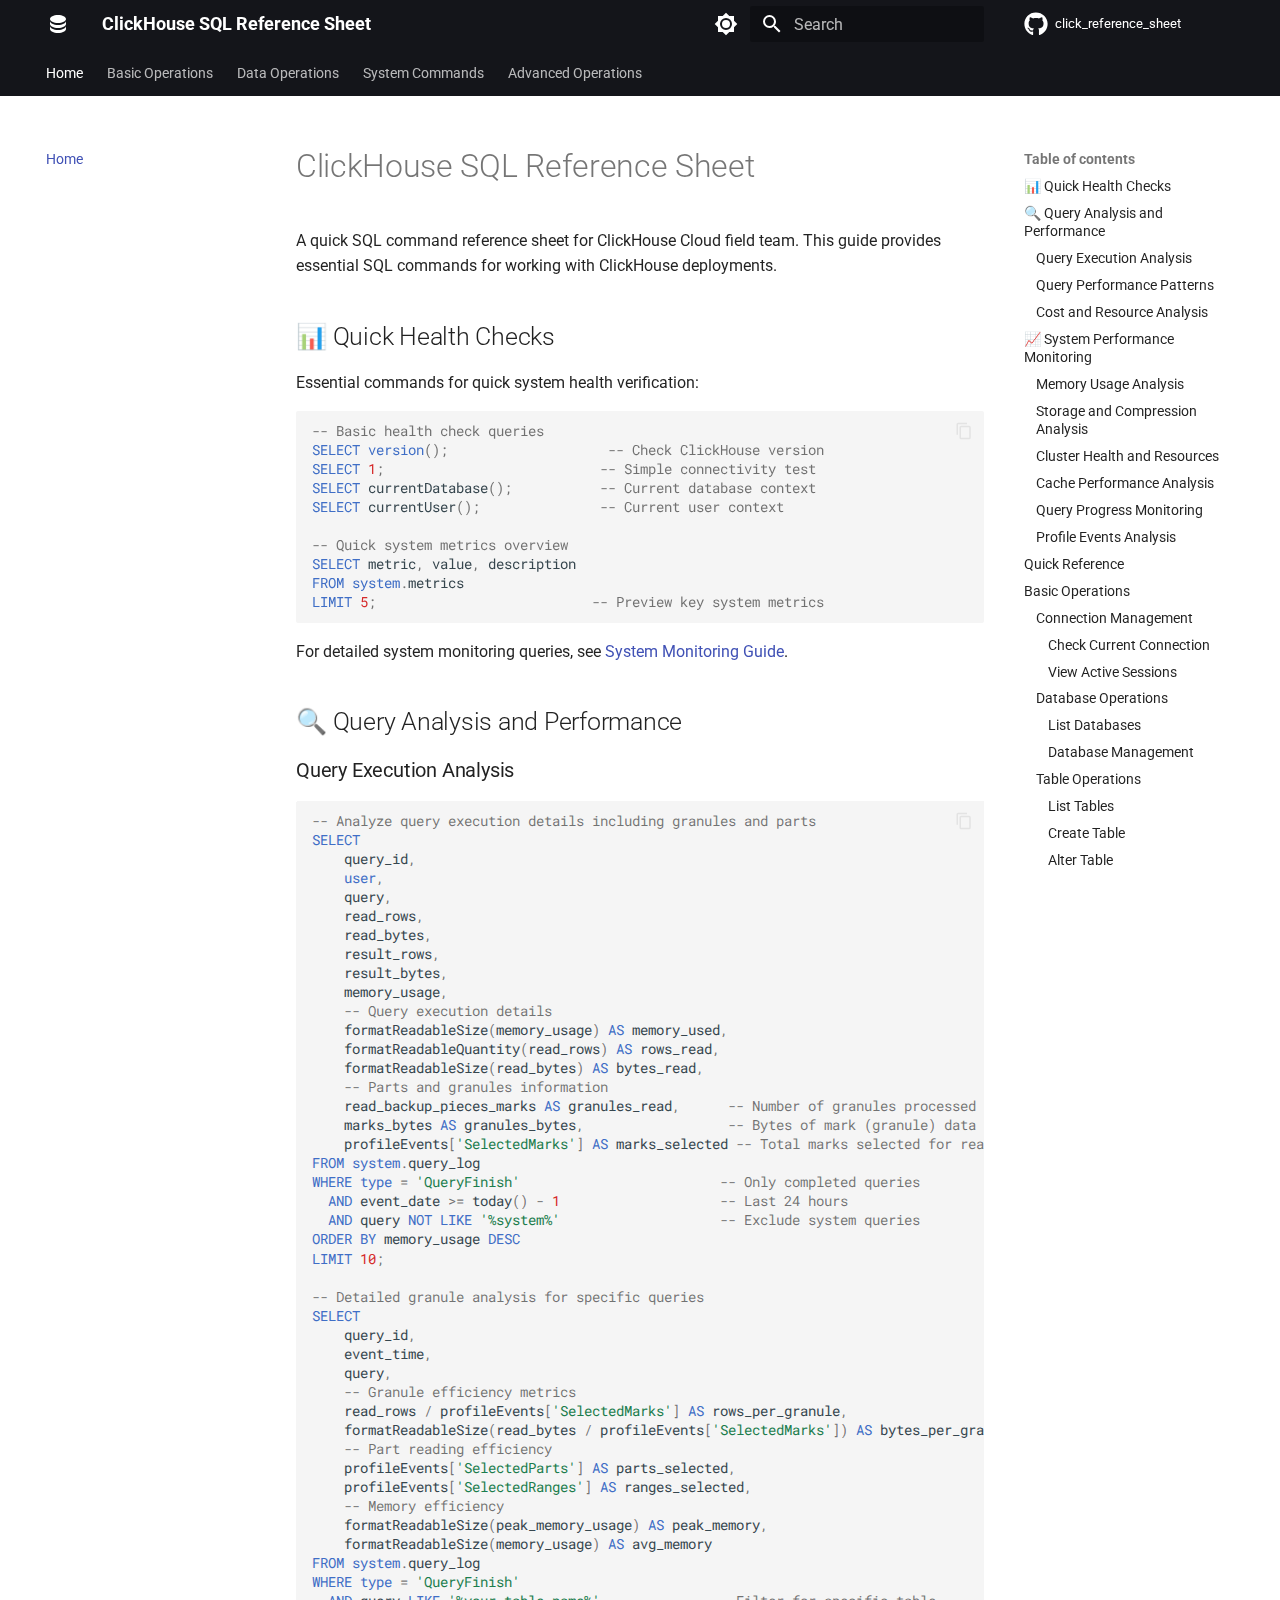
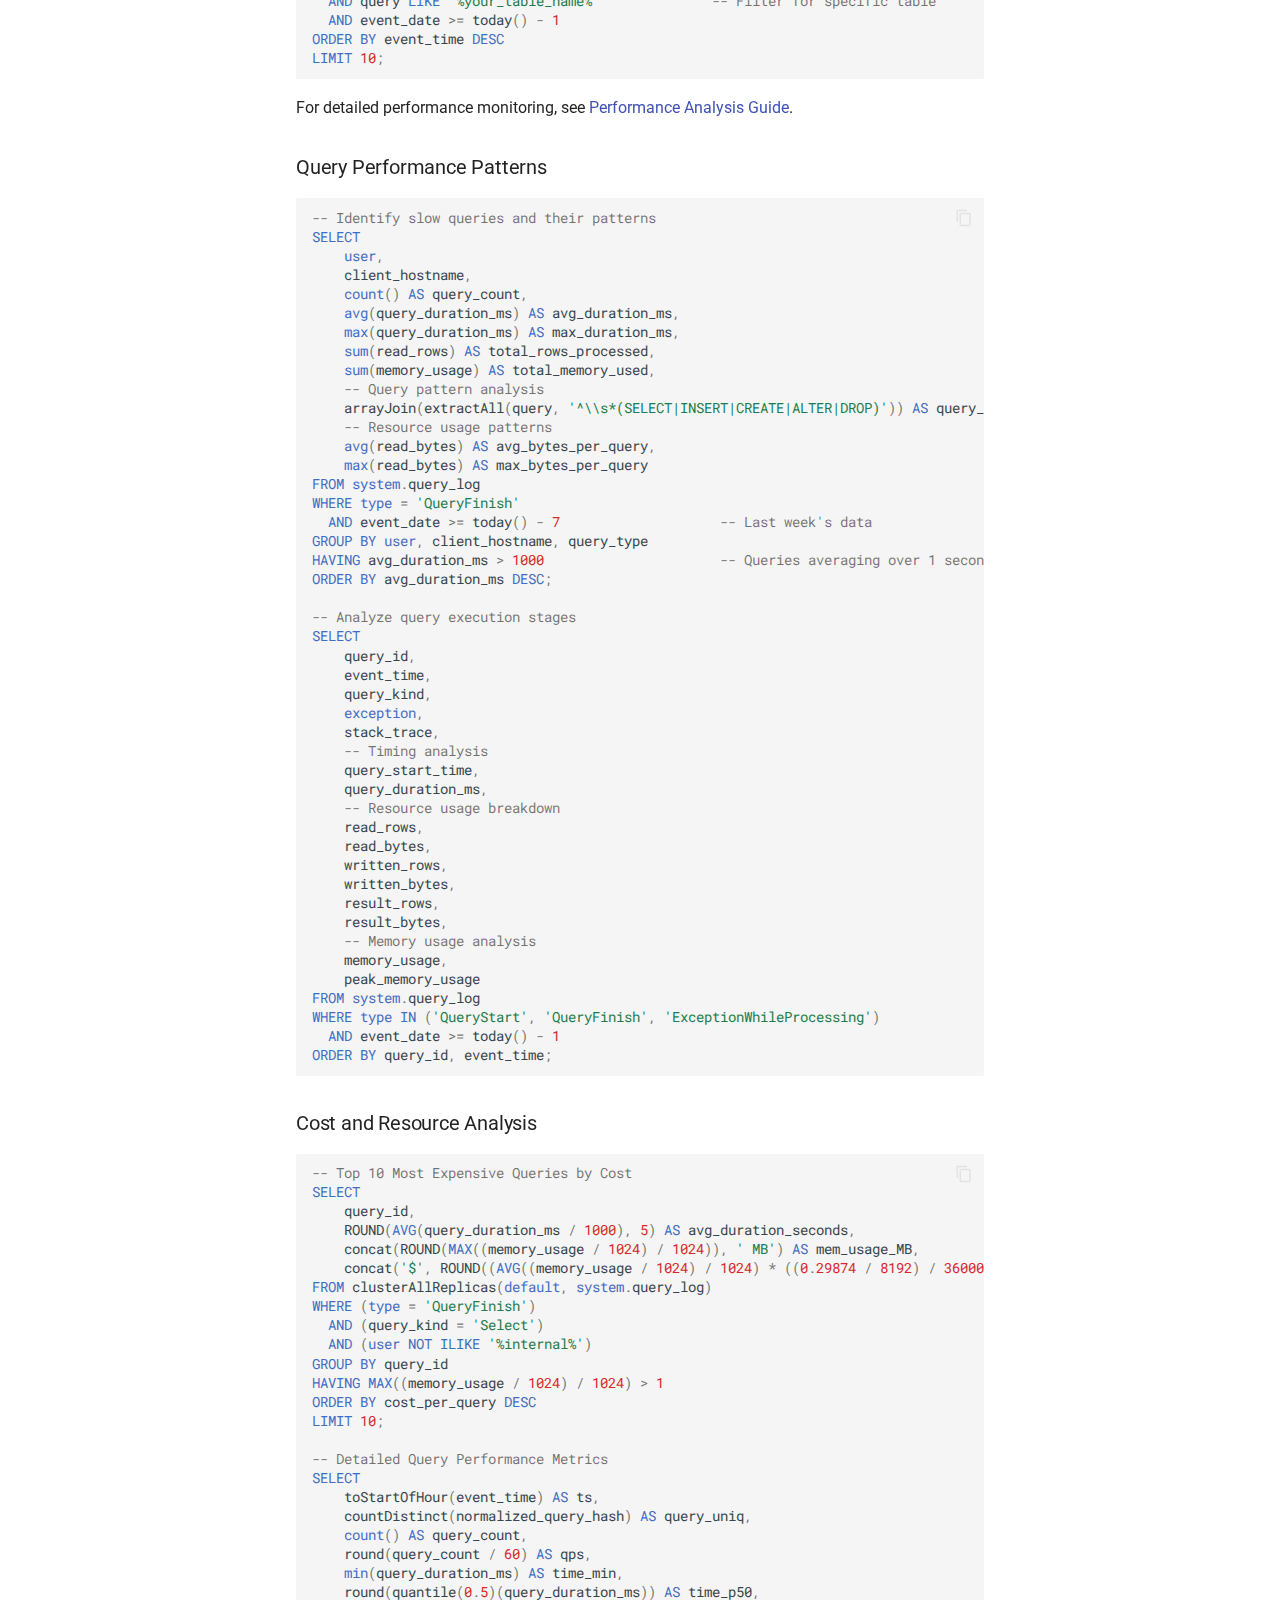
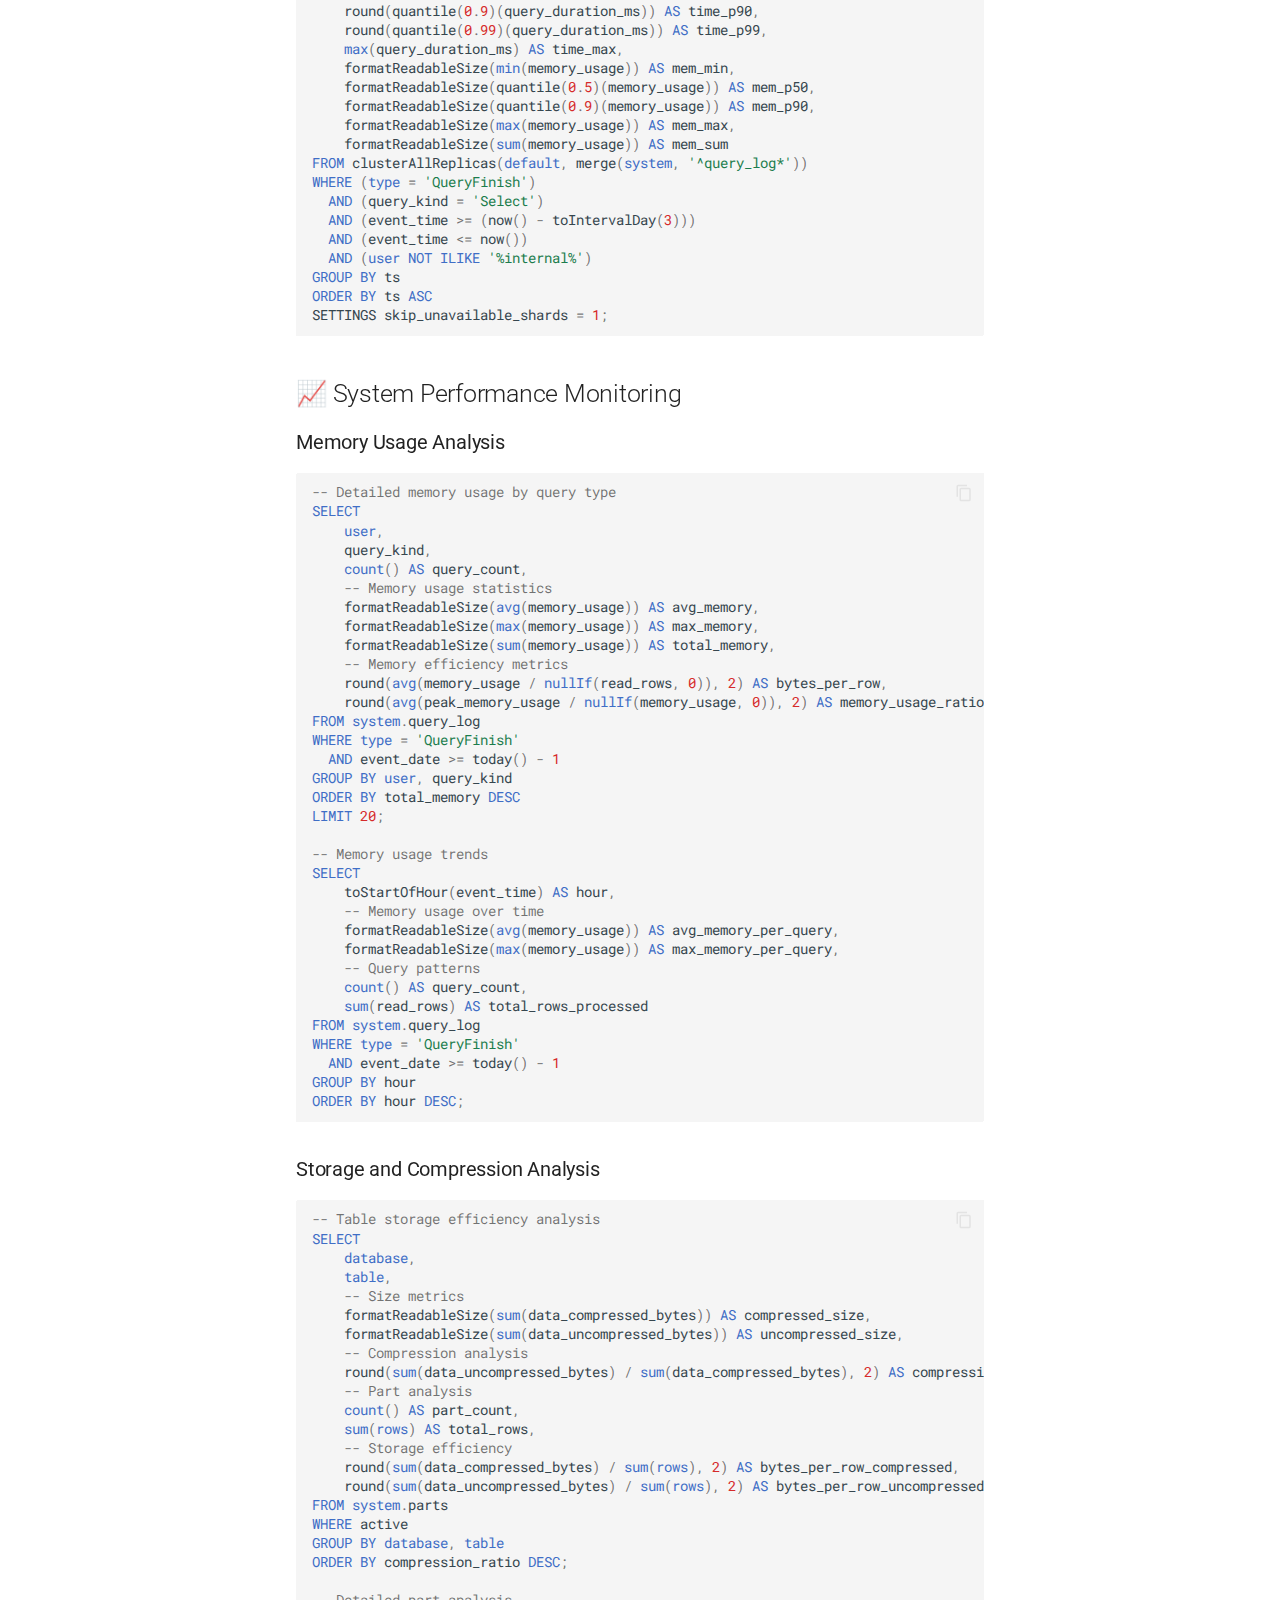
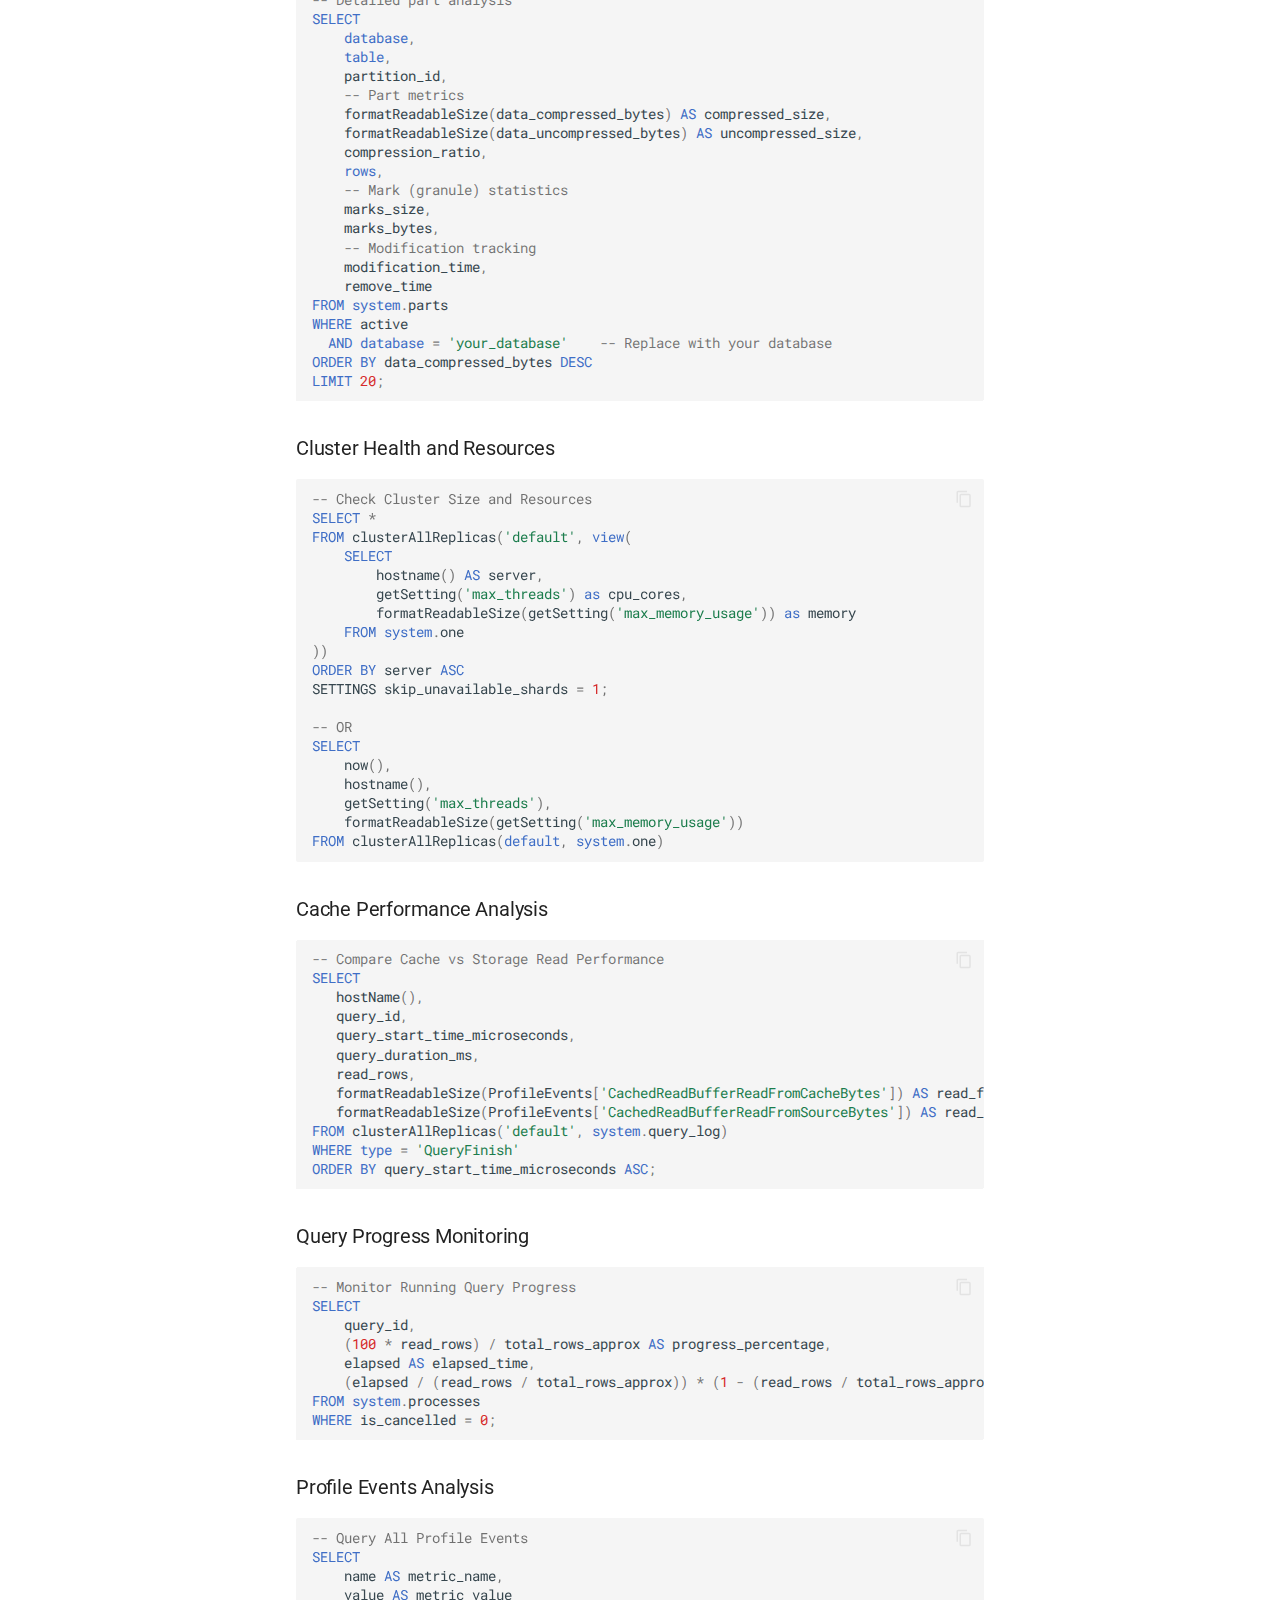
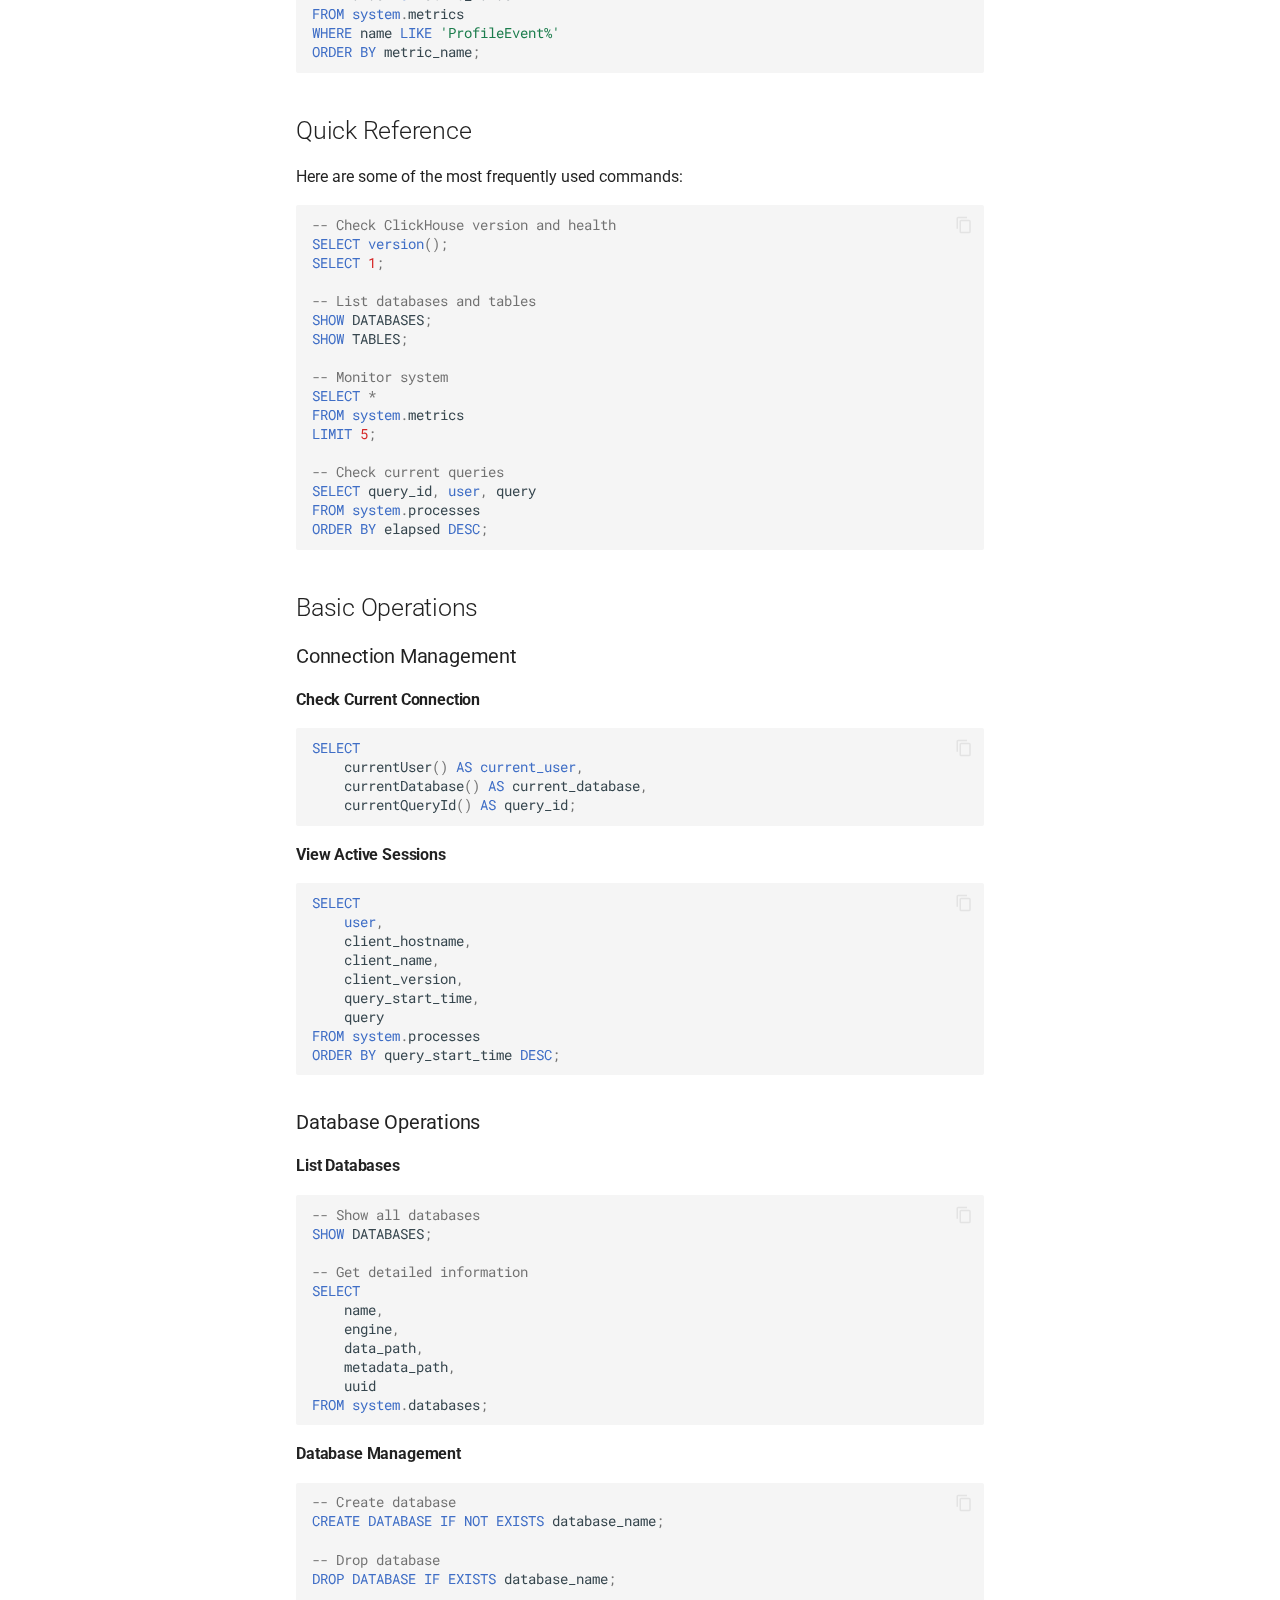
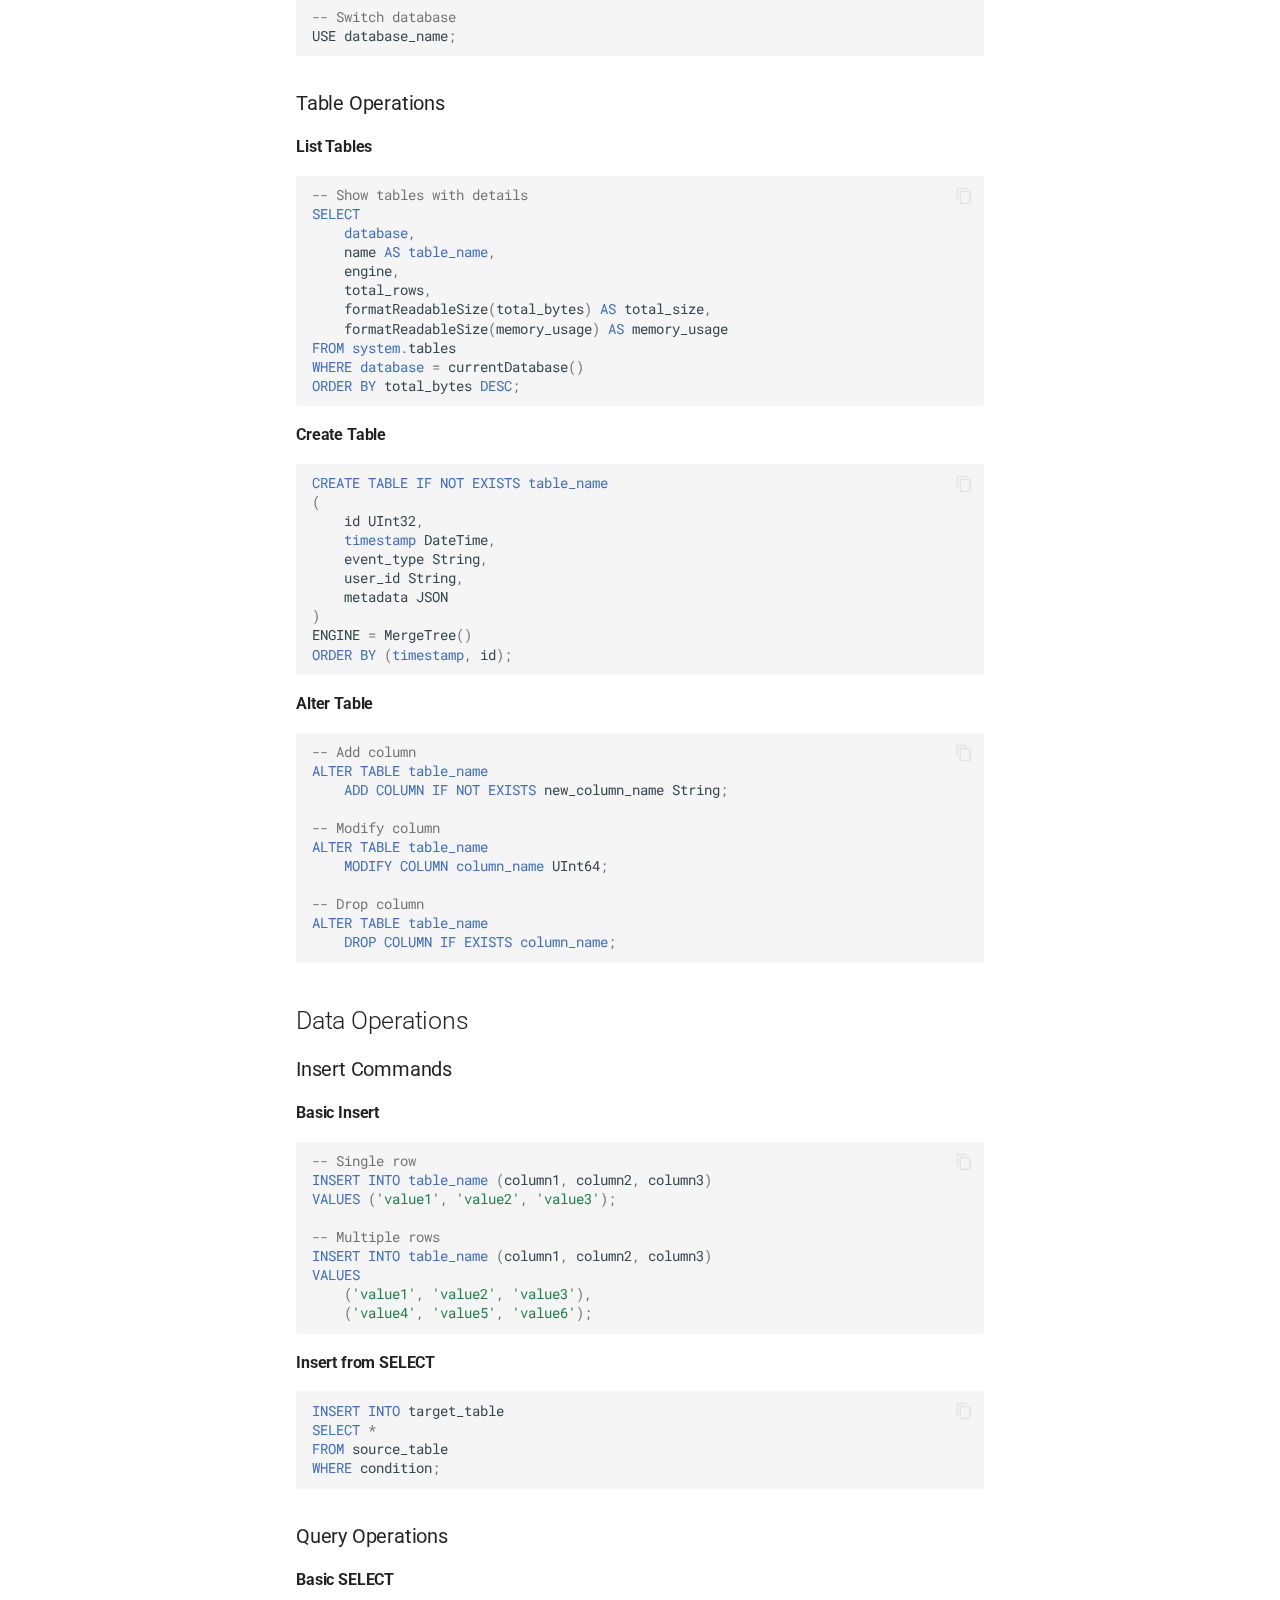
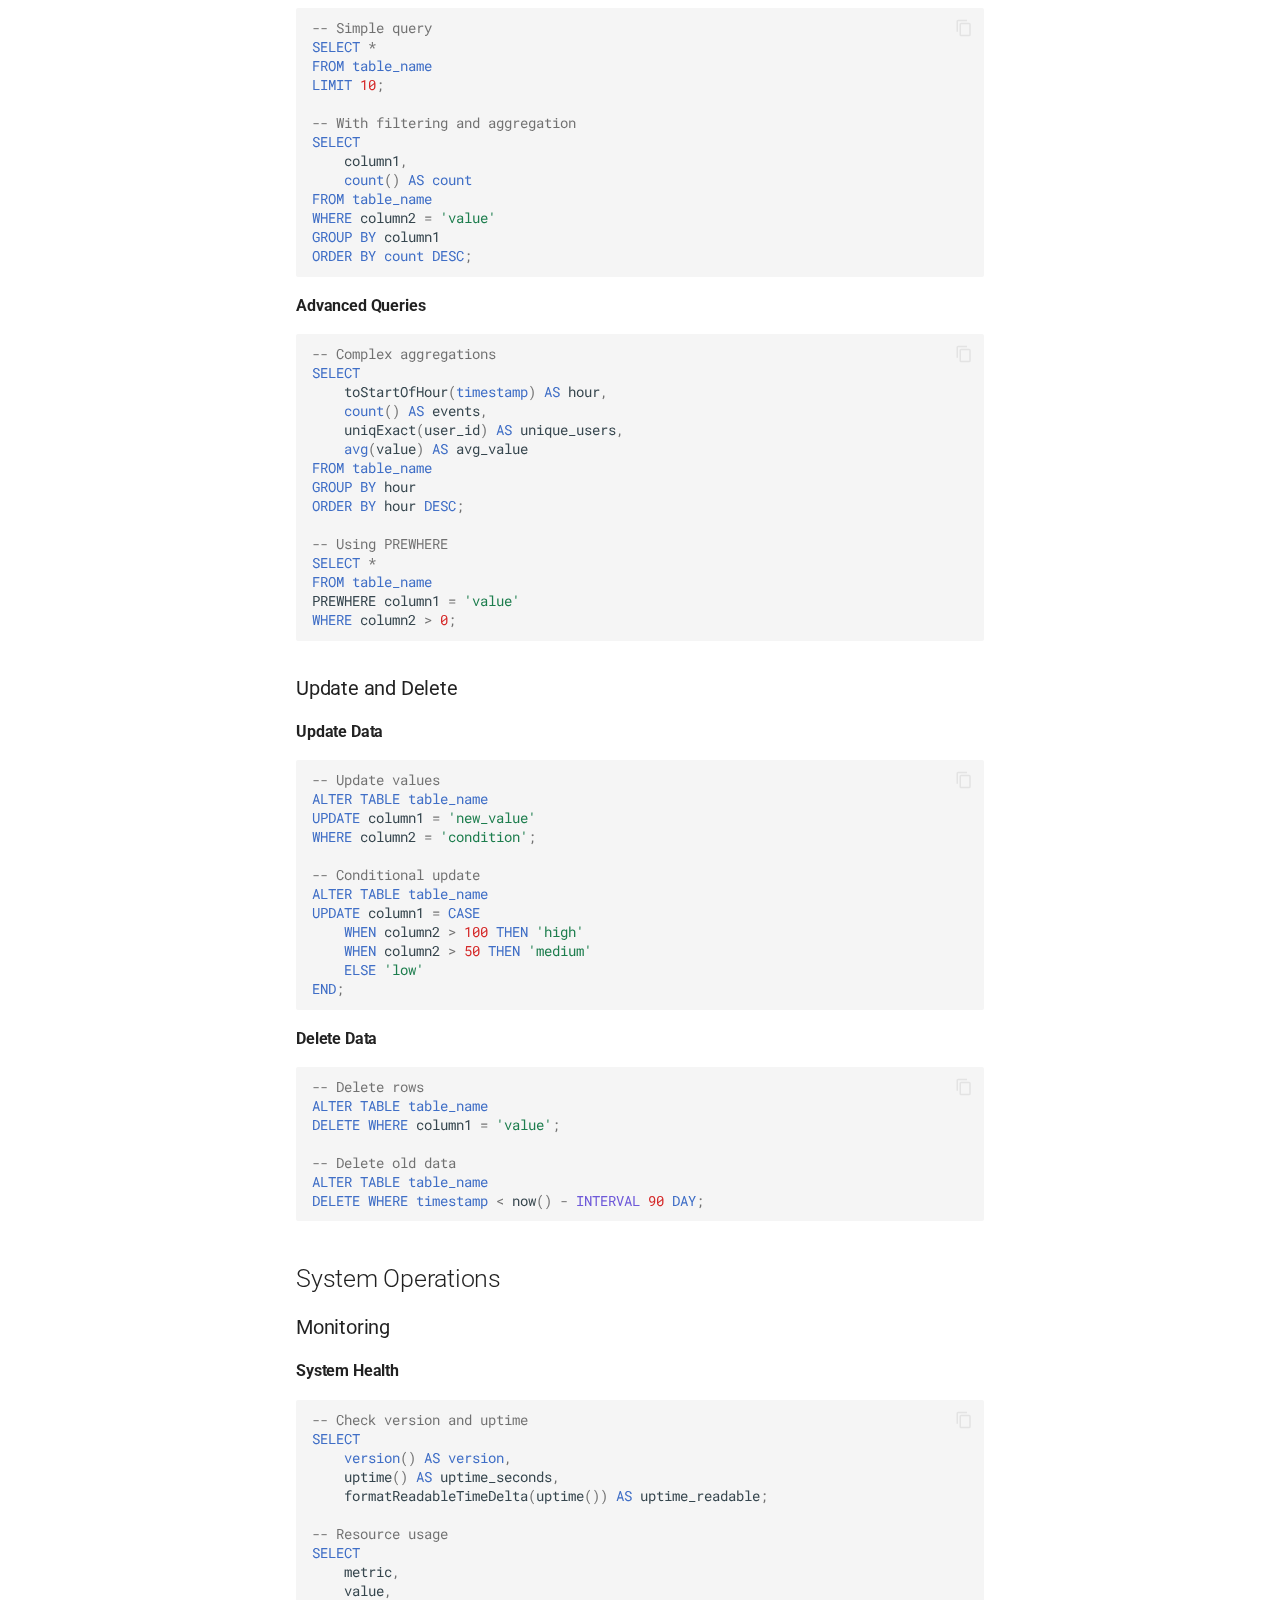
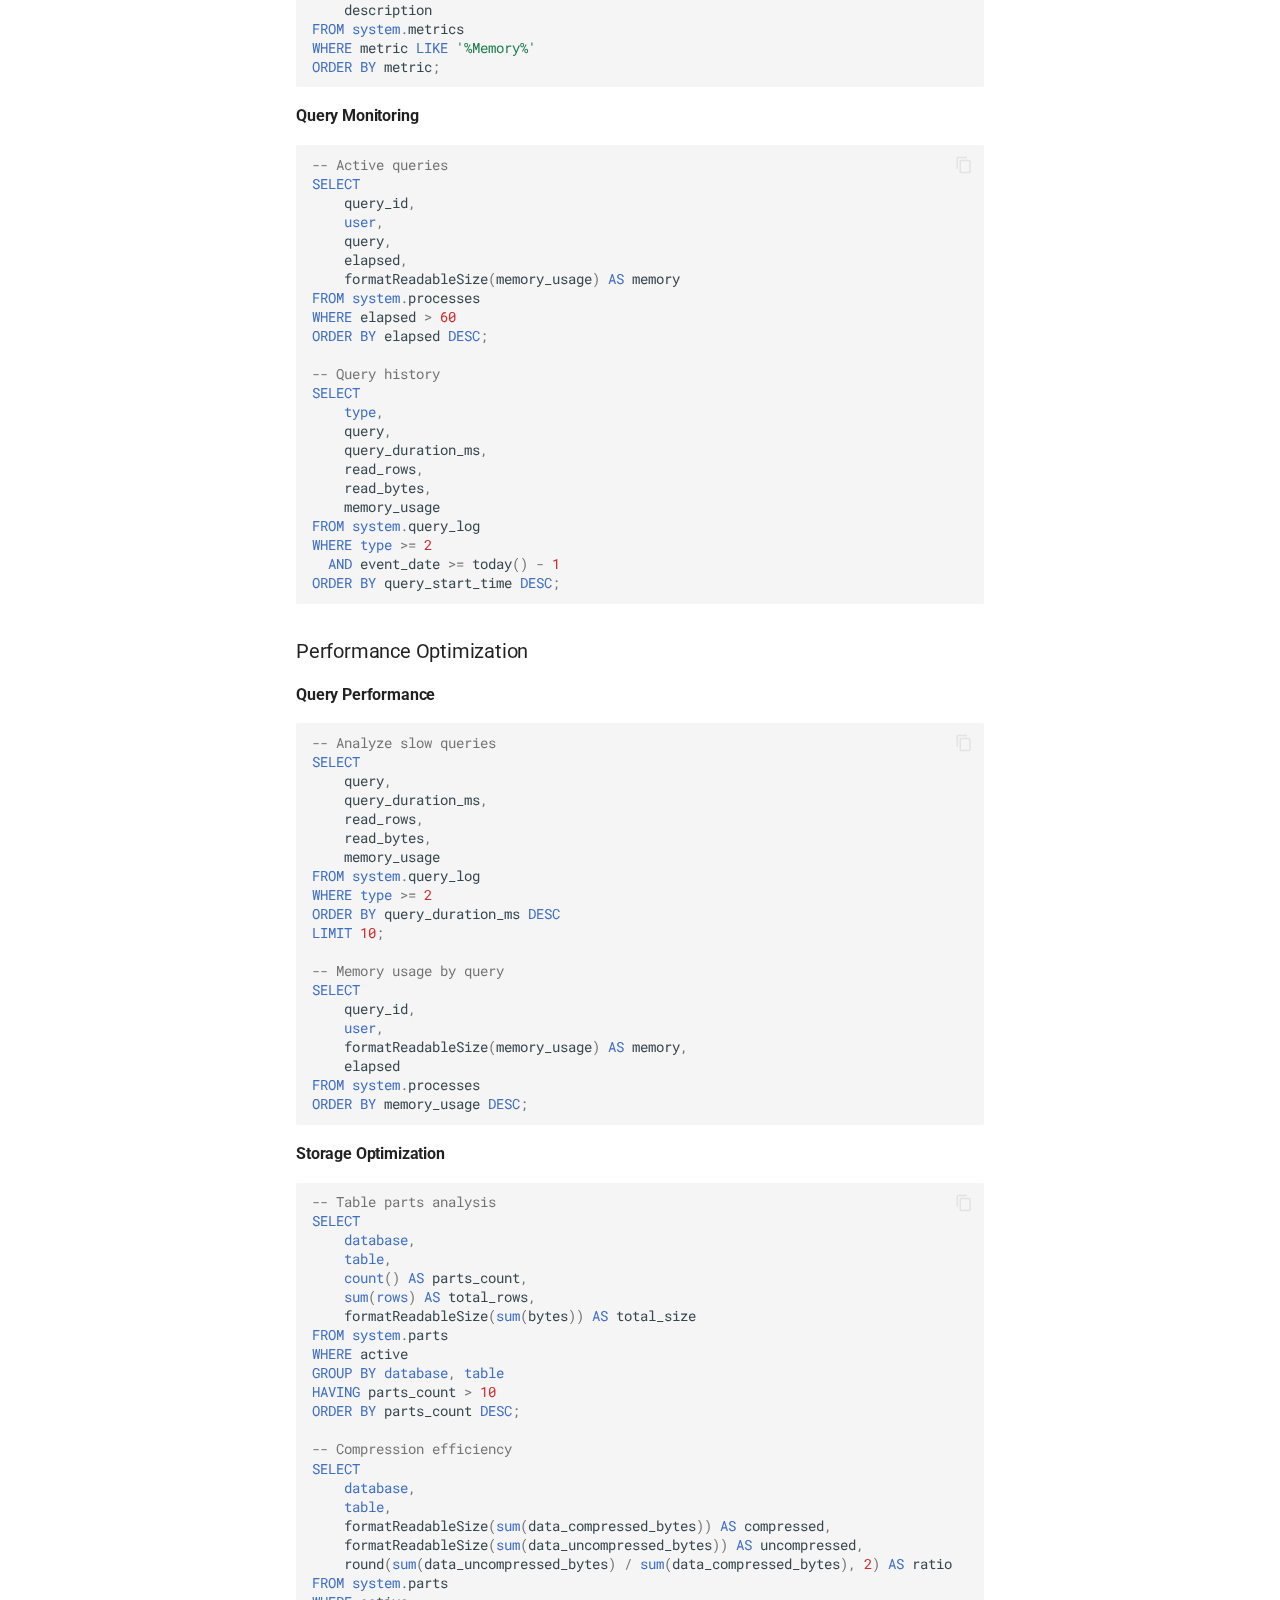
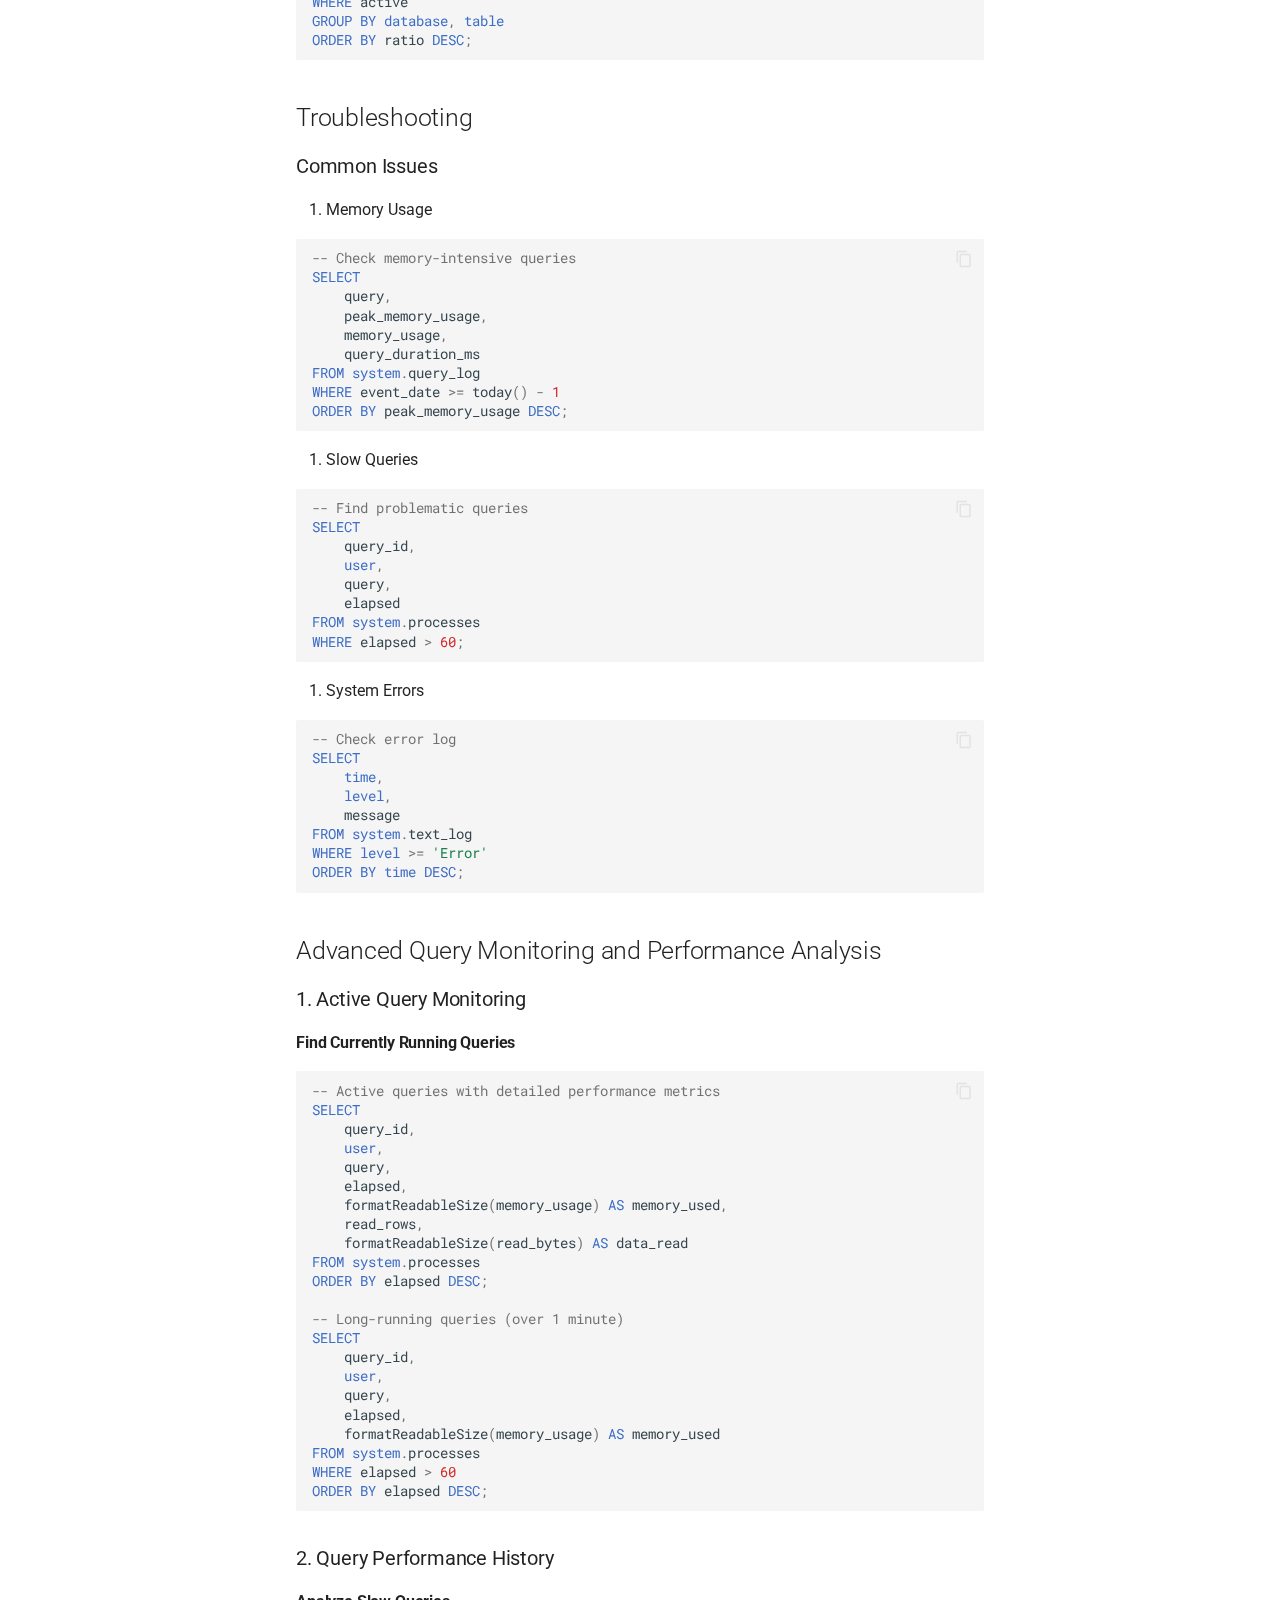
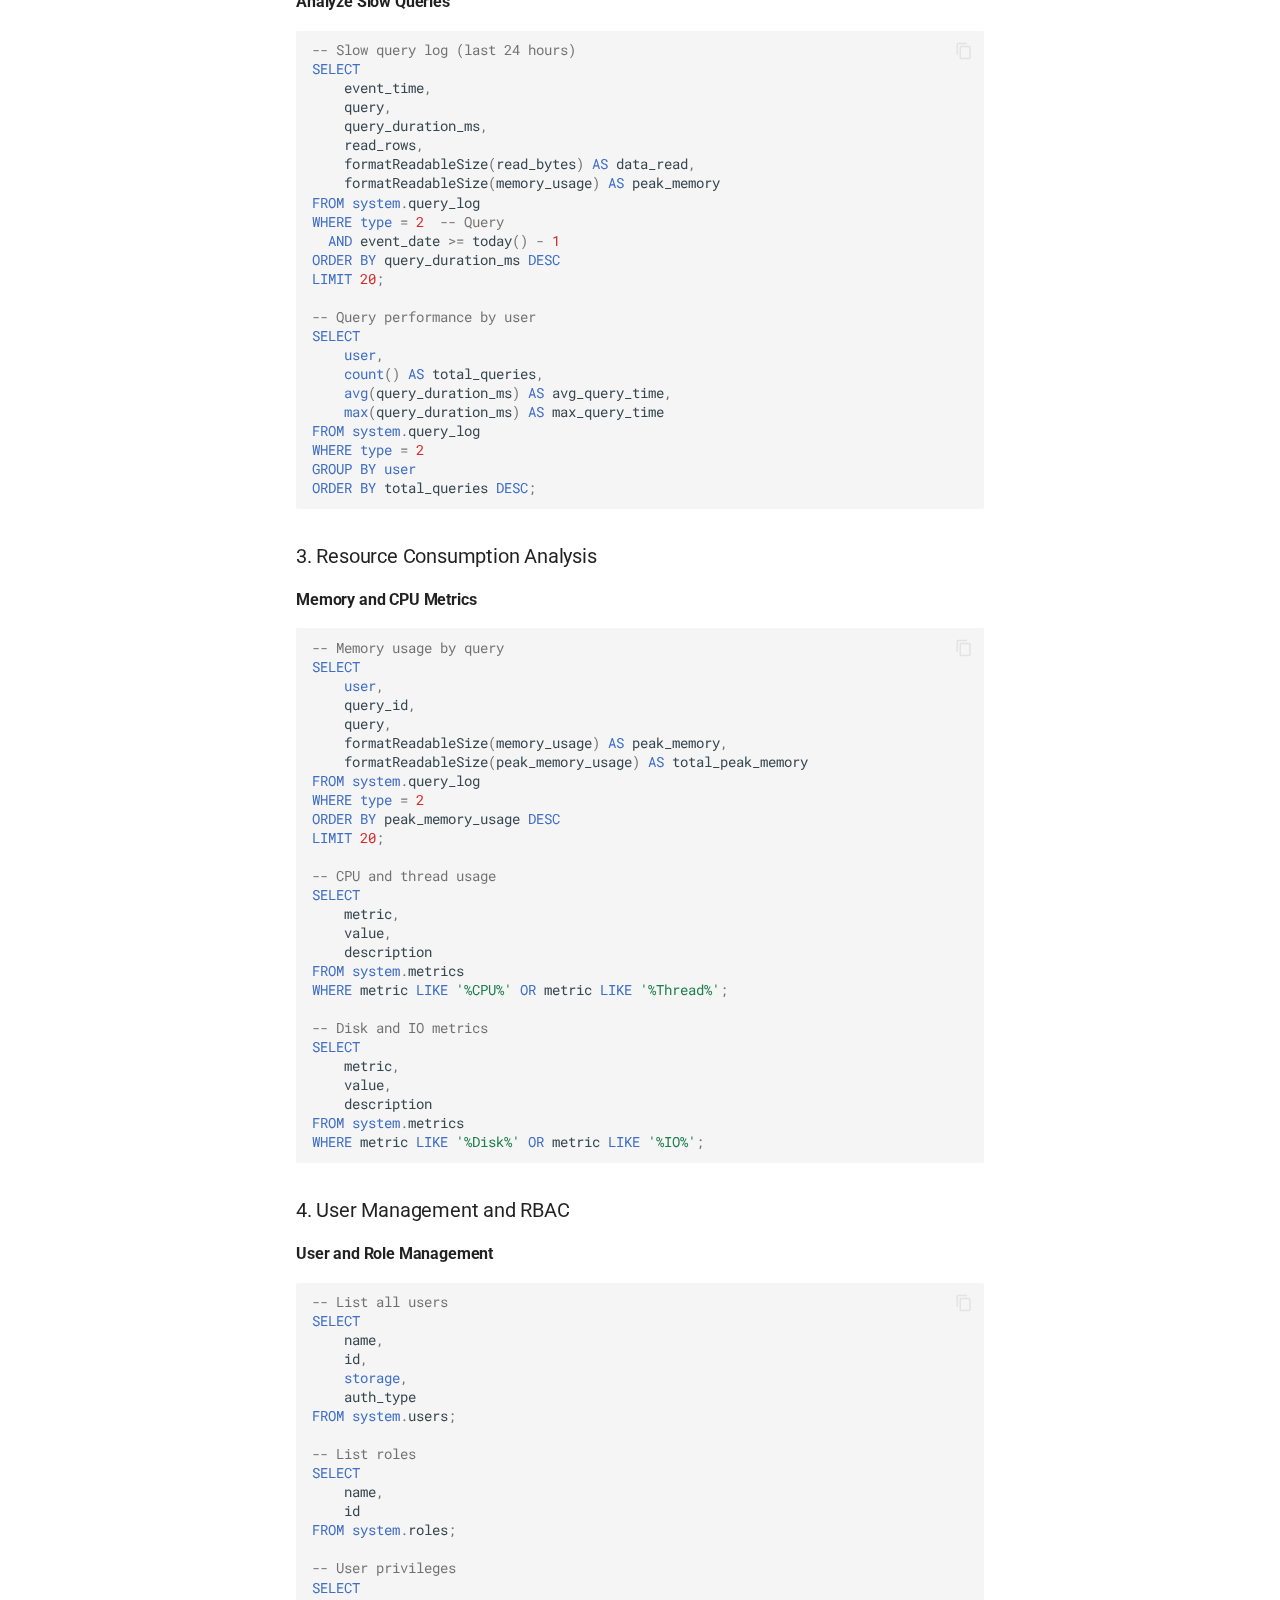
==== commit f9ebeedf: "Deployed 473092e with MkDocs version: 1.6.1" ====
--- a/index.html
+++ b/index.html
@@ -1,4 +1,4 @@
-<!doctype html><html lang=en class=no-js> <head><meta charset=utf-8><meta name=viewport content="width=device-width,initial-scale=1"><meta name=description content="A comprehensive SQL command reference sheet for ClickHouse Cloud Field Team"><link href=https://maruthiprithivi.github.io/click_reference_sheet/ rel=canonical><link href=basic-operations/connection/ rel=next><link rel=icon href=assets/images/favicon.png><meta name=generator content="mkdocs-1.6.1, mkdocs-material-9.6.1"><title>ClickHouse SQL Reference Sheet</title><link rel=stylesheet href=assets/stylesheets/main.a40c8224.min.css><link rel=stylesheet href=assets/stylesheets/palette.06af60db.min.css><link rel=preconnect href=https://fonts.gstatic.com crossorigin><link rel=stylesheet href="https://fonts.googleapis.com/css?family=Roboto:300,300i,400,400i,700,700i%7CRoboto+Mono:400,400i,700,700i&display=fallback"><style>:root{--md-text-font:"Roboto";--md-code-font:"Roboto Mono"}</style><script>__md_scope=new URL(".",location),__md_hash=e=>[...e].reduce(((e,_)=>(e<<5)-e+_.charCodeAt(0)),0),__md_get=(e,_=localStorage,t=__md_scope)=>JSON.parse(_.getItem(t.pathname+"."+e)),__md_set=(e,_,t=localStorage,a=__md_scope)=>{try{t.setItem(a.pathname+"."+e,JSON.stringify(_))}catch(e){}}</script></head> <body dir=ltr data-md-color-scheme=default data-md-color-primary=black data-md-color-accent=blue> <input class=md-toggle data-md-toggle=drawer type=checkbox id=__drawer autocomplete=off> <input class=md-toggle data-md-toggle=search type=checkbox id=__search autocomplete=off> <label class=md-overlay for=__drawer></label> <div data-md-component=skip> <a href=#clickhouse-sql-reference-sheet class=md-skip> Skip to content </a> </div> <div data-md-component=announce> </div> <header class=md-header data-md-component=header> <nav class="md-header__inner md-grid" aria-label=Header> <a href=. title="ClickHouse SQL Reference Sheet" class="md-header__button md-logo" aria-label="ClickHouse SQL Reference Sheet" data-md-component=logo> <svg xmlns=http://www.w3.org/2000/svg viewbox="0 0 24 24"><path d="M12 3C7.58 3 4 4.79 4 7s3.58 4 8 4 8-1.79 8-4-3.58-4-8-4M4 9v3c0 2.21 3.58 4 8 4s8-1.79 8-4V9c0 2.21-3.58 4-8 4s-8-1.79-8-4m0 5v3c0 2.21 3.58 4 8 4s8-1.79 8-4v-3c0 2.21-3.58 4-8 4s-8-1.79-8-4"/></svg> </a> <label class="md-header__button md-icon" for=__drawer> <svg xmlns=http://www.w3.org/2000/svg viewbox="0 0 24 24"><path d="M3 6h18v2H3zm0 5h18v2H3zm0 5h18v2H3z"/></svg> </label> <div class=md-header__title data-md-component=header-title> <div class=md-header__ellipsis> <div class=md-header__topic> <span class=md-ellipsis> ClickHouse SQL Reference Sheet </span> </div> <div class=md-header__topic data-md-component=header-topic> <span class=md-ellipsis> Home </span> </div> </div> </div> <form class=md-header__option data-md-component=palette> <input class=md-option data-md-color-media="(prefers-color-scheme: light)" data-md-color-scheme=default data-md-color-primary=black data-md-color-accent=blue aria-label="Switch to dark mode" type=radio name=__palette id=__palette_0> <label class="md-header__button md-icon" title="Switch to dark mode" for=__palette_1 hidden> <svg xmlns=http://www.w3.org/2000/svg viewbox="0 0 24 24"><path d="M12 8a4 4 0 0 0-4 4 4 4 0 0 0 4 4 4 4 0 0 0 4-4 4 4 0 0 0-4-4m0 10a6 6 0 0 1-6-6 6 6 0 0 1 6-6 6 6 0 0 1 6 6 6 6 0 0 1-6 6m8-9.31V4h-4.69L12 .69 8.69 4H4v4.69L.69 12 4 15.31V20h4.69L12 23.31 15.31 20H20v-4.69L23.31 12z"/></svg> </label> <input class=md-option data-md-color-media="(prefers-color-scheme: dark)" data-md-color-scheme=slate data-md-color-primary=black data-md-color-accent=blue aria-label="Switch to light mode" type=radio name=__palette id=__palette_1> <label class="md-header__button md-icon" title="Switch to light mode" for=__palette_0 hidden> <svg xmlns=http://www.w3.org/2000/svg viewbox="0 0 24 24"><path d="M12 18c-.89 0-1.74-.2-2.5-.55C11.56 16.5 13 14.42 13 12s-1.44-4.5-3.5-5.45C10.26 6.2 11.11 6 12 6a6 6 0 0 1 6 6 6 6 0 0 1-6 6m8-9.31V4h-4.69L12 .69 8.69 4H4v4.69L.69 12 4 15.31V20h4.69L12 23.31 15.31 20H20v-4.69L23.31 12z"/></svg> </label> </form> <script>var palette=__md_get("__palette");if(palette&&palette.color){if("(prefers-color-scheme)"===palette.color.media){var media=matchMedia("(prefers-color-scheme: light)"),input=document.querySelector(media.matches?"[data-md-color-media='(prefers-color-scheme: light)']":"[data-md-color-media='(prefers-color-scheme: dark)']");palette.color.media=input.getAttribute("data-md-color-media"),palette.color.scheme=input.getAttribute("data-md-color-scheme"),palette.color.primary=input.getAttribute("data-md-color-primary"),palette.color.accent=input.getAttribute("data-md-color-accent")}for(var[key,value]of Object.entries(palette.color))document.body.setAttribute("data-md-color-"+key,value)}</script> <label class="md-header__button md-icon" for=__search> <svg xmlns=http://www.w3.org/2000/svg viewbox="0 0 24 24"><path d="M9.5 3A6.5 6.5 0 0 1 16 9.5c0 1.61-.59 3.09-1.56 4.23l.27.27h.79l5 5-1.5 1.5-5-5v-.79l-.27-.27A6.52 6.52 0 0 1 9.5 16 6.5 6.5 0 0 1 3 9.5 6.5 6.5 0 0 1 9.5 3m0 2C7 5 5 7 5 9.5S7 14 9.5 14 14 12 14 9.5 12 5 9.5 5"/></svg> </label> <div class=md-search data-md-component=search role=dialog> <label class=md-search__overlay for=__search></label> <div class=md-search__inner role=search> <form class=md-search__form name=search> <input type=text class=md-search__input name=query aria-label=Search placeholder=Search autocapitalize=off autocorrect=off autocomplete=off spellcheck=false data-md-component=search-query required> <label class="md-search__icon md-icon" for=__search> <svg xmlns=http://www.w3.org/2000/svg viewbox="0 0 24 24"><path d="M9.5 3A6.5 6.5 0 0 1 16 9.5c0 1.61-.59 3.09-1.56 4.23l.27.27h.79l5 5-1.5 1.5-5-5v-.79l-.27-.27A6.52 6.52 0 0 1 9.5 16 6.5 6.5 0 0 1 3 9.5 6.5 6.5 0 0 1 9.5 3m0 2C7 5 5 7 5 9.5S7 14 9.5 14 14 12 14 9.5 12 5 9.5 5"/></svg> <svg xmlns=http://www.w3.org/2000/svg viewbox="0 0 24 24"><path d="M20 11v2H8l5.5 5.5-1.42 1.42L4.16 12l7.92-7.92L13.5 5.5 8 11z"/></svg> </label> <nav class=md-search__options aria-label=Search> <button type=reset class="md-search__icon md-icon" title=Clear aria-label=Clear tabindex=-1> <svg xmlns=http://www.w3.org/2000/svg viewbox="0 0 24 24"><path d="M19 6.41 17.59 5 12 10.59 6.41 5 5 6.41 10.59 12 5 17.59 6.41 19 12 13.41 17.59 19 19 17.59 13.41 12z"/></svg> </button> </nav> <div class=md-search__suggest data-md-component=search-suggest></div> </form> <div class=md-search__output> <div class=md-search__scrollwrap tabindex=0 data-md-scrollfix> <div class=md-search-result data-md-component=search-result> <div class=md-search-result__meta> Initializing search </div> <ol class=md-search-result__list role=presentation></ol> </div> </div> </div> </div> </div> <div class=md-header__source> <a href=https://github.com/maruthiprithivi/click_reference_sheet title="Go to repository" class=md-source data-md-component=source> <div class="md-source__icon md-icon"> <svg xmlns=http://www.w3.org/2000/svg viewbox="0 0 496 512"><!-- Font Awesome Free 6.7.2 by @fontawesome - https://fontawesome.com License - https://fontawesome.com/license/free (Icons: CC BY 4.0, Fonts: SIL OFL 1.1, Code: MIT License) Copyright 2024 Fonticons, Inc.--><path d="M165.9 397.4c0 2-2.3 3.6-5.2 3.6-3.3.3-5.6-1.3-5.6-3.6 0-2 2.3-3.6 5.2-3.6 3-.3 5.6 1.3 5.6 3.6m-31.1-4.5c-.7 2 1.3 4.3 4.3 4.9 2.6 1 5.6 0 6.2-2s-1.3-4.3-4.3-5.2c-2.6-.7-5.5.3-6.2 2.3m44.2-1.7c-2.9.7-4.9 2.6-4.6 4.9.3 2 2.9 3.3 5.9 2.6 2.9-.7 4.9-2.6 4.6-4.6-.3-1.9-3-3.2-5.9-2.9M244.8 8C106.1 8 0 113.3 0 252c0 110.9 69.8 205.8 169.5 239.2 12.8 2.3 17.3-5.6 17.3-12.1 0-6.2-.3-40.4-.3-61.4 0 0-70 15-84.7-29.8 0 0-11.4-29.1-27.8-36.6 0 0-22.9-15.7 1.6-15.4 0 0 24.9 2 38.6 25.8 21.9 38.6 58.6 27.5 72.9 20.9 2.3-16 8.8-27.1 16-33.7-55.9-6.2-112.3-14.3-112.3-110.5 0-27.5 7.6-41.3 23.6-58.9-2.6-6.5-11.1-33.3 2.6-67.9 20.9-6.5 69 27 69 27 20-5.6 41.5-8.5 62.8-8.5s42.8 2.9 62.8 8.5c0 0 48.1-33.6 69-27 13.7 34.7 5.2 61.4 2.6 67.9 16 17.7 25.8 31.5 25.8 58.9 0 96.5-58.9 104.2-114.8 110.5 9.2 7.9 17 22.9 17 46.4 0 33.7-.3 75.4-.3 83.6 0 6.5 4.6 14.4 17.3 12.1C428.2 457.8 496 362.9 496 252 496 113.3 383.5 8 244.8 8M97.2 352.9c-1.3 1-1 3.3.7 5.2 1.6 1.6 3.9 2.3 5.2 1 1.3-1 1-3.3-.7-5.2-1.6-1.6-3.9-2.3-5.2-1m-10.8-8.1c-.7 1.3.3 2.9 2.3 3.9 1.6 1 3.6.7 4.3-.7.7-1.3-.3-2.9-2.3-3.9-2-.6-3.6-.3-4.3.7m32.4 35.6c-1.6 1.3-1 4.3 1.3 6.2 2.3 2.3 5.2 2.6 6.5 1 1.3-1.3.7-4.3-1.3-6.2-2.2-2.3-5.2-2.6-6.5-1m-11.4-14.7c-1.6 1-1.6 3.6 0 5.9s4.3 3.3 5.6 2.3c1.6-1.3 1.6-3.9 0-6.2-1.4-2.3-4-3.3-5.6-2"/></svg> </div> <div class=md-source__repository> click_reference_sheet </div> </a> </div> </nav> </header> <div class=md-container data-md-component=container> <nav class=md-tabs aria-label=Tabs data-md-component=tabs> <div class=md-grid> <ul class=md-tabs__list> <li class="md-tabs__item md-tabs__item--active"> <a href=. class=md-tabs__link> Home </a> </li> <li class=md-tabs__item> <a href=basic-operations/connection/ class=md-tabs__link> Basic Operations </a> </li> <li class=md-tabs__item> <a href=data-operations/insert/ class=md-tabs__link> Data Operations </a> </li> <li class=md-tabs__item> <a href=system-commands/monitoring/ class=md-tabs__link> System Commands </a> </li> <li class=md-tabs__item> <a href=advanced-operations/maintenance/ class=md-tabs__link> Advanced Operations </a> </li> </ul> </div> </nav> <main class=md-main data-md-component=main> <div class="md-main__inner md-grid"> <div class="md-sidebar md-sidebar--primary" data-md-component=sidebar data-md-type=navigation> <div class=md-sidebar__scrollwrap> <div class=md-sidebar__inner> <nav class="md-nav md-nav--primary md-nav--lifted" aria-label=Navigation data-md-level=0> <label class=md-nav__title for=__drawer> <a href=. title="ClickHouse SQL Reference Sheet" class="md-nav__button md-logo" aria-label="ClickHouse SQL Reference Sheet" data-md-component=logo> <svg xmlns=http://www.w3.org/2000/svg viewbox="0 0 24 24"><path d="M12 3C7.58 3 4 4.79 4 7s3.58 4 8 4 8-1.79 8-4-3.58-4-8-4M4 9v3c0 2.21 3.58 4 8 4s8-1.79 8-4V9c0 2.21-3.58 4-8 4s-8-1.79-8-4m0 5v3c0 2.21 3.58 4 8 4s8-1.79 8-4v-3c0 2.21-3.58 4-8 4s-8-1.79-8-4"/></svg> </a> ClickHouse SQL Reference Sheet </label> <div class=md-nav__source> <a href=https://github.com/maruthiprithivi/click_reference_sheet title="Go to repository" class=md-source data-md-component=source> <div class="md-source__icon md-icon"> <svg xmlns=http://www.w3.org/2000/svg viewbox="0 0 496 512"><!-- Font Awesome Free 6.7.2 by @fontawesome - https://fontawesome.com License - https://fontawesome.com/license/free (Icons: CC BY 4.0, Fonts: SIL OFL 1.1, Code: MIT License) Copyright 2024 Fonticons, Inc.--><path d="M165.9 397.4c0 2-2.3 3.6-5.2 3.6-3.3.3-5.6-1.3-5.6-3.6 0-2 2.3-3.6 5.2-3.6 3-.3 5.6 1.3 5.6 3.6m-31.1-4.5c-.7 2 1.3 4.3 4.3 4.9 2.6 1 5.6 0 6.2-2s-1.3-4.3-4.3-5.2c-2.6-.7-5.5.3-6.2 2.3m44.2-1.7c-2.9.7-4.9 2.6-4.6 4.9.3 2 2.9 3.3 5.9 2.6 2.9-.7 4.9-2.6 4.6-4.6-.3-1.9-3-3.2-5.9-2.9M244.8 8C106.1 8 0 113.3 0 252c0 110.9 69.8 205.8 169.5 239.2 12.8 2.3 17.3-5.6 17.3-12.1 0-6.2-.3-40.4-.3-61.4 0 0-70 15-84.7-29.8 0 0-11.4-29.1-27.8-36.6 0 0-22.9-15.7 1.6-15.4 0 0 24.9 2 38.6 25.8 21.9 38.6 58.6 27.5 72.9 20.9 2.3-16 8.8-27.1 16-33.7-55.9-6.2-112.3-14.3-112.3-110.5 0-27.5 7.6-41.3 23.6-58.9-2.6-6.5-11.1-33.3 2.6-67.9 20.9-6.5 69 27 69 27 20-5.6 41.5-8.5 62.8-8.5s42.8 2.9 62.8 8.5c0 0 48.1-33.6 69-27 13.7 34.7 5.2 61.4 2.6 67.9 16 17.7 25.8 31.5 25.8 58.9 0 96.5-58.9 104.2-114.8 110.5 9.2 7.9 17 22.9 17 46.4 0 33.7-.3 75.4-.3 83.6 0 6.5 4.6 14.4 17.3 12.1C428.2 457.8 496 362.9 496 252 496 113.3 383.5 8 244.8 8M97.2 352.9c-1.3 1-1 3.3.7 5.2 1.6 1.6 3.9 2.3 5.2 1 1.3-1 1-3.3-.7-5.2-1.6-1.6-3.9-2.3-5.2-1m-10.8-8.1c-.7 1.3.3 2.9 2.3 3.9 1.6 1 3.6.7 4.3-.7.7-1.3-.3-2.9-2.3-3.9-2-.6-3.6-.3-4.3.7m32.4 35.6c-1.6 1.3-1 4.3 1.3 6.2 2.3 2.3 5.2 2.6 6.5 1 1.3-1.3.7-4.3-1.3-6.2-2.2-2.3-5.2-2.6-6.5-1m-11.4-14.7c-1.6 1-1.6 3.6 0 5.9s4.3 3.3 5.6 2.3c1.6-1.3 1.6-3.9 0-6.2-1.4-2.3-4-3.3-5.6-2"/></svg> </div> <div class=md-source__repository> click_reference_sheet </div> </a> </div> <ul class=md-nav__list data-md-scrollfix> <li class="md-nav__item md-nav__item--active"> <input class="md-nav__toggle md-toggle" type=checkbox id=__toc> <label class="md-nav__link md-nav__link--active" for=__toc> <span class=md-ellipsis> Home </span> <span class="md-nav__icon md-icon"></span> </label> <a href=. class="md-nav__link md-nav__link--active"> <span class=md-ellipsis> Home </span> </a> <nav class="md-nav md-nav--secondary" aria-label="Table of contents"> <label class=md-nav__title for=__toc> <span class="md-nav__icon md-icon"></span> Table of contents </label> <ul class=md-nav__list data-md-component=toc data-md-scrollfix> <li class=md-nav__item> <a href=#quick-health-checks class=md-nav__link> <span class=md-ellipsis> 📊 Quick Health Checks </span> </a> </li> <li class=md-nav__item> <a href=#query-analysis-and-performance class=md-nav__link> <span class=md-ellipsis> 🔍 Query Analysis and Performance </span> </a> <nav class=md-nav aria-label="🔍 Query Analysis and Performance"> <ul class=md-nav__list> <li class=md-nav__item> <a href=#query-execution-analysis class=md-nav__link> <span class=md-ellipsis> Query Execution Analysis </span> </a> </li> <li class=md-nav__item> <a href=#query-performance-patterns class=md-nav__link> <span class=md-ellipsis> Query Performance Patterns </span> </a> </li> <li class=md-nav__item> <a href=#cost-and-resource-analysis class=md-nav__link> <span class=md-ellipsis> Cost and Resource Analysis </span> </a> </li> </ul> </nav> </li> <li class=md-nav__item> <a href=#system-performance-monitoring class=md-nav__link> <span class=md-ellipsis> 📈 System Performance Monitoring </span> </a> <nav class=md-nav aria-label="📈 System Performance Monitoring"> <ul class=md-nav__list> <li class=md-nav__item> <a href=#memory-usage-analysis class=md-nav__link> <span class=md-ellipsis> Memory Usage Analysis </span> </a> </li> <li class=md-nav__item> <a href=#storage-and-compression-analysis class=md-nav__link> <span class=md-ellipsis> Storage and Compression Analysis </span> </a> </li> <li class=md-nav__item> <a href=#cluster-health-and-resources class=md-nav__link> <span class=md-ellipsis> Cluster Health and Resources </span> </a> </li> <li class=md-nav__item> <a href=#cache-performance-analysis class=md-nav__link> <span class=md-ellipsis> Cache Performance Analysis </span> </a> </li> <li class=md-nav__item> <a href=#query-progress-monitoring class=md-nav__link> <span class=md-ellipsis> Query Progress Monitoring </span> </a> </li> <li class=md-nav__item> <a href=#profile-events-analysis class=md-nav__link> <span class=md-ellipsis> Profile Events Analysis </span> </a> </li> </ul> </nav> </li> <li class=md-nav__item> <a href=#quick-reference class=md-nav__link> <span class=md-ellipsis> Quick Reference </span> </a> </li> <li class=md-nav__item> <a href=#basic-operations class=md-nav__link> <span class=md-ellipsis> Basic Operations </span> </a> <nav class=md-nav aria-label="Basic Operations"> <ul class=md-nav__list> <li class=md-nav__item> <a href=#connection-management class=md-nav__link> <span class=md-ellipsis> Connection Management </span> </a> <nav class=md-nav aria-label="Connection Management"> <ul class=md-nav__list> <li class=md-nav__item> <a href=#check-current-connection class=md-nav__link> <span class=md-ellipsis> Check Current Connection </span> </a> </li> <li class=md-nav__item> <a href=#view-active-sessions class=md-nav__link> <span class=md-ellipsis> View Active Sessions </span> </a> </li> </ul> </nav> </li> <li class=md-nav__item> <a href=#database-operations class=md-nav__link> <span class=md-ellipsis> Database Operations </span> </a> <nav class=md-nav aria-label="Database Operations"> <ul class=md-nav__list> <li class=md-nav__item> <a href=#list-databases class=md-nav__link> <span class=md-ellipsis> List Databases </span> </a> </li> <li class=md-nav__item> <a href=#database-management class=md-nav__link> <span class=md-ellipsis> Database Management </span> </a> </li> </ul> </nav> </li> <li class=md-nav__item> <a href=#table-operations class=md-nav__link> <span class=md-ellipsis> Table Operations </span> </a> <nav class=md-nav aria-label="Table Operations"> <ul class=md-nav__list> <li class=md-nav__item> <a href=#list-tables class=md-nav__link> <span class=md-ellipsis> List Tables </span> </a> </li> <li class=md-nav__item> <a href=#create-table class=md-nav__link> <span class=md-ellipsis> Create Table </span> </a> </li> <li class=md-nav__item> <a href=#alter-table class=md-nav__link> <span class=md-ellipsis> Alter Table </span> </a> </li> </ul> </nav> </li> </ul> </nav> </li> <li class=md-nav__item> <a href=#data-operations class=md-nav__link> <span class=md-ellipsis> Data Operations </span> </a> <nav class=md-nav aria-label="Data Operations"> <ul class=md-nav__list> <li class=md-nav__item> <a href=#insert-commands class=md-nav__link> <span class=md-ellipsis> Insert Commands </span> </a> <nav class=md-nav aria-label="Insert Commands"> <ul class=md-nav__list> <li class=md-nav__item> <a href=#basic-insert class=md-nav__link> <span class=md-ellipsis> Basic Insert </span> </a> </li> <li class=md-nav__item> <a href=#insert-from-select class=md-nav__link> <span class=md-ellipsis> Insert from SELECT </span> </a> </li> </ul> </nav> </li> <li class=md-nav__item> <a href=#query-operations class=md-nav__link> <span class=md-ellipsis> Query Operations </span> </a> <nav class=md-nav aria-label="Query Operations"> <ul class=md-nav__list> <li class=md-nav__item> <a href=#basic-select class=md-nav__link> <span class=md-ellipsis> Basic SELECT </span> </a> </li> <li class=md-nav__item> <a href=#advanced-queries class=md-nav__link> <span class=md-ellipsis> Advanced Queries </span> </a> </li> </ul> </nav> </li> <li class=md-nav__item> <a href=#update-and-delete class=md-nav__link> <span class=md-ellipsis> Update and Delete </span> </a> <nav class=md-nav aria-label="Update and Delete"> <ul class=md-nav__list> <li class=md-nav__item> <a href=#update-data class=md-nav__link> <span class=md-ellipsis> Update Data </span> </a> </li> <li class=md-nav__item> <a href=#delete-data class=md-nav__link> <span class=md-ellipsis> Delete Data </span> </a> </li> </ul> </nav> </li> </ul> </nav> </li> <li class=md-nav__item> <a href=#system-operations class=md-nav__link> <span class=md-ellipsis> System Operations </span> </a> <nav class=md-nav aria-label="System Operations"> <ul class=md-nav__list> <li class=md-nav__item> <a href=#monitoring class=md-nav__link> <span class=md-ellipsis> Monitoring </span> </a> <nav class=md-nav aria-label=Monitoring> <ul class=md-nav__list> <li class=md-nav__item> <a href=#system-health class=md-nav__link> <span class=md-ellipsis> System Health </span> </a> </li> <li class=md-nav__item> <a href=#query-monitoring class=md-nav__link> <span class=md-ellipsis> Query Monitoring </span> </a> </li> </ul> </nav> </li> <li class=md-nav__item> <a href=#performance-optimization class=md-nav__link> <span class=md-ellipsis> Performance Optimization </span> </a> <nav class=md-nav aria-label="Performance Optimization"> <ul class=md-nav__list> <li class=md-nav__item> <a href=#query-performance class=md-nav__link> <span class=md-ellipsis> Query Performance </span> </a> </li> <li class=md-nav__item> <a href=#storage-optimization class=md-nav__link> <span class=md-ellipsis> Storage Optimization </span> </a> </li> </ul> </nav> </li> </ul> </nav> </li> <li class=md-nav__item> <a href=#best-practices class=md-nav__link> <span class=md-ellipsis> Best Practices </span> </a> <nav class=md-nav aria-label="Best Practices"> <ul class=md-nav__list> <li class=md-nav__item> <a href=#query-optimization class=md-nav__link> <span class=md-ellipsis> Query Optimization </span> </a> </li> <li class=md-nav__item> <a href=#data-management class=md-nav__link> <span class=md-ellipsis> Data Management </span> </a> </li> <li class=md-nav__item> <a href=#system-maintenance class=md-nav__link> <span class=md-ellipsis> System Maintenance </span> </a> </li> </ul> </nav> </li> <li class=md-nav__item> <a href=#troubleshooting class=md-nav__link> <span class=md-ellipsis> Troubleshooting </span> </a> <nav class=md-nav aria-label=Troubleshooting> <ul class=md-nav__list> <li class=md-nav__item> <a href=#common-issues class=md-nav__link> <span class=md-ellipsis> Common Issues </span> </a> </li> <li class=md-nav__item> <a href=#performance-issues class=md-nav__link> <span class=md-ellipsis> Performance Issues </span> </a> </li> </ul> </nav> </li> <li class=md-nav__item> <a href=#advanced-query-monitoring-and-performance-analysis class=md-nav__link> <span class=md-ellipsis> Advanced Query Monitoring and Performance Analysis </span> </a> <nav class=md-nav aria-label="Advanced Query Monitoring and Performance Analysis"> <ul class=md-nav__list> <li class=md-nav__item> <a href=#1-active-query-monitoring class=md-nav__link> <span class=md-ellipsis> 1. Active Query Monitoring </span> </a> <nav class=md-nav aria-label="1. Active Query Monitoring"> <ul class=md-nav__list> <li class=md-nav__item> <a href=#find-currently-running-queries class=md-nav__link> <span class=md-ellipsis> Find Currently Running Queries </span> </a> </li> </ul> </nav> </li> <li class=md-nav__item> <a href=#2-query-performance-history class=md-nav__link> <span class=md-ellipsis> 2. Query Performance History </span> </a> <nav class=md-nav aria-label="2. Query Performance History"> <ul class=md-nav__list> <li class=md-nav__item> <a href=#analyze-slow-queries class=md-nav__link> <span class=md-ellipsis> Analyze Slow Queries </span> </a> </li> </ul> </nav> </li> <li class=md-nav__item> <a href=#3-resource-consumption-analysis class=md-nav__link> <span class=md-ellipsis> 3. Resource Consumption Analysis </span> </a> <nav class=md-nav aria-label="3. Resource Consumption Analysis"> <ul class=md-nav__list> <li class=md-nav__item> <a href=#memory-and-cpu-metrics class=md-nav__link> <span class=md-ellipsis> Memory and CPU Metrics </span> </a> </li> </ul> </nav> </li> <li class=md-nav__item> <a href=#4-user-management-and-rbac class=md-nav__link> <span class=md-ellipsis> 4. User Management and RBAC </span> </a> <nav class=md-nav aria-label="4. User Management and RBAC"> <ul class=md-nav__list> <li class=md-nav__item> <a href=#user-and-role-management class=md-nav__link> <span class=md-ellipsis> User and Role Management </span> </a> </li> <li class=md-nav__item> <a href=#rbac-examples class=md-nav__link> <span class=md-ellipsis> RBAC Examples </span> </a> </li> </ul> </nav> </li> <li class=md-nav__item> <a href=#5-system-and-database-insights class=md-nav__link> <span class=md-ellipsis> 5. System and Database Insights </span> </a> <nav class=md-nav aria-label="5. System and Database Insights"> <ul class=md-nav__list> <li class=md-nav__item> <a href=#cluster-and-database-information class=md-nav__link> <span class=md-ellipsis> Cluster and Database Information </span> </a> </li> </ul> </nav> </li> <li class=md-nav__item> <a href=#6-advanced-querying-and-indexing class=md-nav__link> <span class=md-ellipsis> 6. Advanced Querying and Indexing </span> </a> <nav class=md-nav aria-label="6. Advanced Querying and Indexing"> <ul class=md-nav__list> <li class=md-nav__item> <a href=#creating-and-analyzing-indexes class=md-nav__link> <span class=md-ellipsis> Creating and Analyzing Indexes </span> </a> </li> </ul> </nav> </li> <li class=md-nav__item> <a href=#7-query-settings-and-configuration class=md-nav__link> <span class=md-ellipsis> 7. Query Settings and Configuration </span> </a> <nav class=md-nav aria-label="7. Query Settings and Configuration"> <ul class=md-nav__list> <li class=md-nav__item> <a href=#monitoring-session-settings class=md-nav__link> <span class=md-ellipsis> Monitoring Session Settings </span> </a> </li> </ul> </nav> </li> <li class=md-nav__item> <a href=#8-specific-query-monitoring class=md-nav__link> <span class=md-ellipsis> 8. Specific Query Monitoring </span> </a> <nav class=md-nav aria-label="8. Specific Query Monitoring"> <ul class=md-nav__list> <li class=md-nav__item> <a href=#tracking-queries-by-user-or-table class=md-nav__link> <span class=md-ellipsis> Tracking Queries by User or Table </span> </a> </li> </ul> </nav> </li> </ul> </nav> </li> <li class=md-nav__item> <a href=#best-practices_1 class=md-nav__link> <span class=md-ellipsis> Best Practices </span> </a> </li> <li class=md-nav__item> <a href=#quick-links class=md-nav__link> <span class=md-ellipsis> Quick Links </span> </a> </li> <li class=md-nav__item> <a href=#references class=md-nav__link> <span class=md-ellipsis> References </span> </a> <nav class=md-nav aria-label=References> <ul class=md-nav__list> <li class=md-nav__item> <a href=#query-optimization-analysis class=md-nav__link> <span class=md-ellipsis> Query Optimization Analysis </span> </a> </li> <li class=md-nav__item> <a href=#index-usage-analysis class=md-nav__link> <span class=md-ellipsis> Index Usage Analysis </span> </a> </li> <li class=md-nav__item> <a href=#query-resource-consumption class=md-nav__link> <span class=md-ellipsis> Query Resource Consumption </span> </a> </li> <li class=md-nav__item> <a href=#table-access-patterns class=md-nav__link> <span class=md-ellipsis> Table Access Patterns </span> </a> </li> <li class=md-nav__item> <a href=#system-health-monitoring class=md-nav__link> <span class=md-ellipsis> System Health Monitoring </span> </a> </li> </ul> </nav> </li> </ul> </nav> </li> <li class="md-nav__item md-nav__item--nested"> <input class="md-nav__toggle md-toggle " type=checkbox id=__nav_2> <label class=md-nav__link for=__nav_2 id=__nav_2_label tabindex=0> <span class=md-ellipsis> Basic Operations </span> <span class="md-nav__icon md-icon"></span> </label> <nav class=md-nav data-md-level=1 aria-labelledby=__nav_2_label aria-expanded=false> <label class=md-nav__title for=__nav_2> <span class="md-nav__icon md-icon"></span> Basic Operations </label> <ul class=md-nav__list data-md-scrollfix> <li class=md-nav__item> <a href=basic-operations/connection/ class=md-nav__link> <span class=md-ellipsis> Connection </span> </a> </li> <li class=md-nav__item> <a href=basic-operations/databases/ class=md-nav__link> <span class=md-ellipsis> Databases </span> </a> </li> <li class=md-nav__item> <a href=basic-operations/tables/ class=md-nav__link> <span class=md-ellipsis> Tables </span> </a> </li> </ul> </nav> </li> <li class="md-nav__item md-nav__item--nested"> <input class="md-nav__toggle md-toggle " type=checkbox id=__nav_3> <label class=md-nav__link for=__nav_3 id=__nav_3_label tabindex=0> <span class=md-ellipsis> Data Operations </span> <span class="md-nav__icon md-icon"></span> </label> <nav class=md-nav data-md-level=1 aria-labelledby=__nav_3_label aria-expanded=false> <label class=md-nav__title for=__nav_3> <span class="md-nav__icon md-icon"></span> Data Operations </label> <ul class=md-nav__list data-md-scrollfix> <li class=md-nav__item> <a href=data-operations/insert/ class=md-nav__link> <span class=md-ellipsis> Inserting Data </span> </a> </li> <li class=md-nav__item> <a href=data-operations/select/ class=md-nav__link> <span class=md-ellipsis> Querying Data </span> </a> </li> <li class=md-nav__item> <a href=data-operations/update.md class=md-nav__link> <span class=md-ellipsis> Updating Data </span> </a> </li> </ul> </nav> </li> <li class="md-nav__item md-nav__item--nested"> <input class="md-nav__toggle md-toggle " type=checkbox id=__nav_4> <label class=md-nav__link for=__nav_4 id=__nav_4_label tabindex=0> <span class=md-ellipsis> System Commands </span> <span class="md-nav__icon md-icon"></span> </label> <nav class=md-nav data-md-level=1 aria-labelledby=__nav_4_label aria-expanded=false> <label class=md-nav__title for=__nav_4> <span class="md-nav__icon md-icon"></span> System Commands </label> <ul class=md-nav__list data-md-scrollfix> <li class=md-nav__item> <a href=system-commands/monitoring/ class=md-nav__link> <span class=md-ellipsis> Monitoring </span> </a> </li> <li class=md-nav__item> <a href=system-commands/performance/ class=md-nav__link> <span class=md-ellipsis> Performance </span> </a> </li> </ul> </nav> </li> <li class="md-nav__item md-nav__item--nested"> <input class="md-nav__toggle md-toggle " type=checkbox id=__nav_5> <label class=md-nav__link for=__nav_5 id=__nav_5_label tabindex=0> <span class=md-ellipsis> Advanced Operations </span> <span class="md-nav__icon md-icon"></span> </label> <nav class=md-nav data-md-level=1 aria-labelledby=__nav_5_label aria-expanded=false> <label class=md-nav__title for=__nav_5> <span class="md-nav__icon md-icon"></span> Advanced Operations </label> <ul class=md-nav__list data-md-scrollfix> <li class=md-nav__item> <a href=advanced-operations/maintenance/ class=md-nav__link> <span class=md-ellipsis> Maintenance </span> </a> </li> <li class=md-nav__item> <a href=advanced-operations/optimization/ class=md-nav__link> <span class=md-ellipsis> Optimization </span> </a> </li> <li class=md-nav__item> <a href=advanced-operations/security/ class=md-nav__link> <span class=md-ellipsis> Security </span> </a> </li> </ul> </nav> </li> </ul> </nav> </div> </div> </div> <div class="md-sidebar md-sidebar--secondary" data-md-component=sidebar data-md-type=toc> <div class=md-sidebar__scrollwrap> <div class=md-sidebar__inner> <nav class="md-nav md-nav--secondary" aria-label="Table of contents"> <label class=md-nav__title for=__toc> <span class="md-nav__icon md-icon"></span> Table of contents </label> <ul class=md-nav__list data-md-component=toc data-md-scrollfix> <li class=md-nav__item> <a href=#quick-health-checks class=md-nav__link> <span class=md-ellipsis> 📊 Quick Health Checks </span> </a> </li> <li class=md-nav__item> <a href=#query-analysis-and-performance class=md-nav__link> <span class=md-ellipsis> 🔍 Query Analysis and Performance </span> </a> <nav class=md-nav aria-label="🔍 Query Analysis and Performance"> <ul class=md-nav__list> <li class=md-nav__item> <a href=#query-execution-analysis class=md-nav__link> <span class=md-ellipsis> Query Execution Analysis </span> </a> </li> <li class=md-nav__item> <a href=#query-performance-patterns class=md-nav__link> <span class=md-ellipsis> Query Performance Patterns </span> </a> </li> <li class=md-nav__item> <a href=#cost-and-resource-analysis class=md-nav__link> <span class=md-ellipsis> Cost and Resource Analysis </span> </a> </li> </ul> </nav> </li> <li class=md-nav__item> <a href=#system-performance-monitoring class=md-nav__link> <span class=md-ellipsis> 📈 System Performance Monitoring </span> </a> <nav class=md-nav aria-label="📈 System Performance Monitoring"> <ul class=md-nav__list> <li class=md-nav__item> <a href=#memory-usage-analysis class=md-nav__link> <span class=md-ellipsis> Memory Usage Analysis </span> </a> </li> <li class=md-nav__item> <a href=#storage-and-compression-analysis class=md-nav__link> <span class=md-ellipsis> Storage and Compression Analysis </span> </a> </li> <li class=md-nav__item> <a href=#cluster-health-and-resources class=md-nav__link> <span class=md-ellipsis> Cluster Health and Resources </span> </a> </li> <li class=md-nav__item> <a href=#cache-performance-analysis class=md-nav__link> <span class=md-ellipsis> Cache Performance Analysis </span> </a> </li> <li class=md-nav__item> <a href=#query-progress-monitoring class=md-nav__link> <span class=md-ellipsis> Query Progress Monitoring </span> </a> </li> <li class=md-nav__item> <a href=#profile-events-analysis class=md-nav__link> <span class=md-ellipsis> Profile Events Analysis </span> </a> </li> </ul> </nav> </li> <li class=md-nav__item> <a href=#quick-reference class=md-nav__link> <span class=md-ellipsis> Quick Reference </span> </a> </li> <li class=md-nav__item> <a href=#basic-operations class=md-nav__link> <span class=md-ellipsis> Basic Operations </span> </a> <nav class=md-nav aria-label="Basic Operations"> <ul class=md-nav__list> <li class=md-nav__item> <a href=#connection-management class=md-nav__link> <span class=md-ellipsis> Connection Management </span> </a> <nav class=md-nav aria-label="Connection Management"> <ul class=md-nav__list> <li class=md-nav__item> <a href=#check-current-connection class=md-nav__link> <span class=md-ellipsis> Check Current Connection </span> </a> </li> <li class=md-nav__item> <a href=#view-active-sessions class=md-nav__link> <span class=md-ellipsis> View Active Sessions </span> </a> </li> </ul> </nav> </li> <li class=md-nav__item> <a href=#database-operations class=md-nav__link> <span class=md-ellipsis> Database Operations </span> </a> <nav class=md-nav aria-label="Database Operations"> <ul class=md-nav__list> <li class=md-nav__item> <a href=#list-databases class=md-nav__link> <span class=md-ellipsis> List Databases </span> </a> </li> <li class=md-nav__item> <a href=#database-management class=md-nav__link> <span class=md-ellipsis> Database Management </span> </a> </li> </ul> </nav> </li> <li class=md-nav__item> <a href=#table-operations class=md-nav__link> <span class=md-ellipsis> Table Operations </span> </a> <nav class=md-nav aria-label="Table Operations"> <ul class=md-nav__list> <li class=md-nav__item> <a href=#list-tables class=md-nav__link> <span class=md-ellipsis> List Tables </span> </a> </li> <li class=md-nav__item> <a href=#create-table class=md-nav__link> <span class=md-ellipsis> Create Table </span> </a> </li> <li class=md-nav__item> <a href=#alter-table class=md-nav__link> <span class=md-ellipsis> Alter Table </span> </a> </li> </ul> </nav> </li> </ul> </nav> </li> <li class=md-nav__item> <a href=#data-operations class=md-nav__link> <span class=md-ellipsis> Data Operations </span> </a> <nav class=md-nav aria-label="Data Operations"> <ul class=md-nav__list> <li class=md-nav__item> <a href=#insert-commands class=md-nav__link> <span class=md-ellipsis> Insert Commands </span> </a> <nav class=md-nav aria-label="Insert Commands"> <ul class=md-nav__list> <li class=md-nav__item> <a href=#basic-insert class=md-nav__link> <span class=md-ellipsis> Basic Insert </span> </a> </li> <li class=md-nav__item> <a href=#insert-from-select class=md-nav__link> <span class=md-ellipsis> Insert from SELECT </span> </a> </li> </ul> </nav> </li> <li class=md-nav__item> <a href=#query-operations class=md-nav__link> <span class=md-ellipsis> Query Operations </span> </a> <nav class=md-nav aria-label="Query Operations"> <ul class=md-nav__list> <li class=md-nav__item> <a href=#basic-select class=md-nav__link> <span class=md-ellipsis> Basic SELECT </span> </a> </li> <li class=md-nav__item> <a href=#advanced-queries class=md-nav__link> <span class=md-ellipsis> Advanced Queries </span> </a> </li> </ul> </nav> </li> <li class=md-nav__item> <a href=#update-and-delete class=md-nav__link> <span class=md-ellipsis> Update and Delete </span> </a> <nav class=md-nav aria-label="Update and Delete"> <ul class=md-nav__list> <li class=md-nav__item> <a href=#update-data class=md-nav__link> <span class=md-ellipsis> Update Data </span> </a> </li> <li class=md-nav__item> <a href=#delete-data class=md-nav__link> <span class=md-ellipsis> Delete Data </span> </a> </li> </ul> </nav> </li> </ul> </nav> </li> <li class=md-nav__item> <a href=#system-operations class=md-nav__link> <span class=md-ellipsis> System Operations </span> </a> <nav class=md-nav aria-label="System Operations"> <ul class=md-nav__list> <li class=md-nav__item> <a href=#monitoring class=md-nav__link> <span class=md-ellipsis> Monitoring </span> </a> <nav class=md-nav aria-label=Monitoring> <ul class=md-nav__list> <li class=md-nav__item> <a href=#system-health class=md-nav__link> <span class=md-ellipsis> System Health </span> </a> </li> <li class=md-nav__item> <a href=#query-monitoring class=md-nav__link> <span class=md-ellipsis> Query Monitoring </span> </a> </li> </ul> </nav> </li> <li class=md-nav__item> <a href=#performance-optimization class=md-nav__link> <span class=md-ellipsis> Performance Optimization </span> </a> <nav class=md-nav aria-label="Performance Optimization"> <ul class=md-nav__list> <li class=md-nav__item> <a href=#query-performance class=md-nav__link> <span class=md-ellipsis> Query Performance </span> </a> </li> <li class=md-nav__item> <a href=#storage-optimization class=md-nav__link> <span class=md-ellipsis> Storage Optimization </span> </a> </li> </ul> </nav> </li> </ul> </nav> </li> <li class=md-nav__item> <a href=#best-practices class=md-nav__link> <span class=md-ellipsis> Best Practices </span> </a> <nav class=md-nav aria-label="Best Practices"> <ul class=md-nav__list> <li class=md-nav__item> <a href=#query-optimization class=md-nav__link> <span class=md-ellipsis> Query Optimization </span> </a> </li> <li class=md-nav__item> <a href=#data-management class=md-nav__link> <span class=md-ellipsis> Data Management </span> </a> </li> <li class=md-nav__item> <a href=#system-maintenance class=md-nav__link> <span class=md-ellipsis> System Maintenance </span> </a> </li> </ul> </nav> </li> <li class=md-nav__item> <a href=#troubleshooting class=md-nav__link> <span class=md-ellipsis> Troubleshooting </span> </a> <nav class=md-nav aria-label=Troubleshooting> <ul class=md-nav__list> <li class=md-nav__item> <a href=#common-issues class=md-nav__link> <span class=md-ellipsis> Common Issues </span> </a> </li> <li class=md-nav__item> <a href=#performance-issues class=md-nav__link> <span class=md-ellipsis> Performance Issues </span> </a> </li> </ul> </nav> </li> <li class=md-nav__item> <a href=#advanced-query-monitoring-and-performance-analysis class=md-nav__link> <span class=md-ellipsis> Advanced Query Monitoring and Performance Analysis </span> </a> <nav class=md-nav aria-label="Advanced Query Monitoring and Performance Analysis"> <ul class=md-nav__list> <li class=md-nav__item> <a href=#1-active-query-monitoring class=md-nav__link> <span class=md-ellipsis> 1. Active Query Monitoring </span> </a> <nav class=md-nav aria-label="1. Active Query Monitoring"> <ul class=md-nav__list> <li class=md-nav__item> <a href=#find-currently-running-queries class=md-nav__link> <span class=md-ellipsis> Find Currently Running Queries </span> </a> </li> </ul> </nav> </li> <li class=md-nav__item> <a href=#2-query-performance-history class=md-nav__link> <span class=md-ellipsis> 2. Query Performance History </span> </a> <nav class=md-nav aria-label="2. Query Performance History"> <ul class=md-nav__list> <li class=md-nav__item> <a href=#analyze-slow-queries class=md-nav__link> <span class=md-ellipsis> Analyze Slow Queries </span> </a> </li> </ul> </nav> </li> <li class=md-nav__item> <a href=#3-resource-consumption-analysis class=md-nav__link> <span class=md-ellipsis> 3. Resource Consumption Analysis </span> </a> <nav class=md-nav aria-label="3. Resource Consumption Analysis"> <ul class=md-nav__list> <li class=md-nav__item> <a href=#memory-and-cpu-metrics class=md-nav__link> <span class=md-ellipsis> Memory and CPU Metrics </span> </a> </li> </ul> </nav> </li> <li class=md-nav__item> <a href=#4-user-management-and-rbac class=md-nav__link> <span class=md-ellipsis> 4. User Management and RBAC </span> </a> <nav class=md-nav aria-label="4. User Management and RBAC"> <ul class=md-nav__list> <li class=md-nav__item> <a href=#user-and-role-management class=md-nav__link> <span class=md-ellipsis> User and Role Management </span> </a> </li> <li class=md-nav__item> <a href=#rbac-examples class=md-nav__link> <span class=md-ellipsis> RBAC Examples </span> </a> </li> </ul> </nav> </li> <li class=md-nav__item> <a href=#5-system-and-database-insights class=md-nav__link> <span class=md-ellipsis> 5. System and Database Insights </span> </a> <nav class=md-nav aria-label="5. System and Database Insights"> <ul class=md-nav__list> <li class=md-nav__item> <a href=#cluster-and-database-information class=md-nav__link> <span class=md-ellipsis> Cluster and Database Information </span> </a> </li> </ul> </nav> </li> <li class=md-nav__item> <a href=#6-advanced-querying-and-indexing class=md-nav__link> <span class=md-ellipsis> 6. Advanced Querying and Indexing </span> </a> <nav class=md-nav aria-label="6. Advanced Querying and Indexing"> <ul class=md-nav__list> <li class=md-nav__item> <a href=#creating-and-analyzing-indexes class=md-nav__link> <span class=md-ellipsis> Creating and Analyzing Indexes </span> </a> </li> </ul> </nav> </li> <li class=md-nav__item> <a href=#7-query-settings-and-configuration class=md-nav__link> <span class=md-ellipsis> 7. Query Settings and Configuration </span> </a> <nav class=md-nav aria-label="7. Query Settings and Configuration"> <ul class=md-nav__list> <li class=md-nav__item> <a href=#monitoring-session-settings class=md-nav__link> <span class=md-ellipsis> Monitoring Session Settings </span> </a> </li> </ul> </nav> </li> <li class=md-nav__item> <a href=#8-specific-query-monitoring class=md-nav__link> <span class=md-ellipsis> 8. Specific Query Monitoring </span> </a> <nav class=md-nav aria-label="8. Specific Query Monitoring"> <ul class=md-nav__list> <li class=md-nav__item> <a href=#tracking-queries-by-user-or-table class=md-nav__link> <span class=md-ellipsis> Tracking Queries by User or Table </span> </a> </li> </ul> </nav> </li> </ul> </nav> </li> <li class=md-nav__item> <a href=#best-practices_1 class=md-nav__link> <span class=md-ellipsis> Best Practices </span> </a> </li> <li class=md-nav__item> <a href=#quick-links class=md-nav__link> <span class=md-ellipsis> Quick Links </span> </a> </li> <li class=md-nav__item> <a href=#references class=md-nav__link> <span class=md-ellipsis> References </span> </a> <nav class=md-nav aria-label=References> <ul class=md-nav__list> <li class=md-nav__item> <a href=#query-optimization-analysis class=md-nav__link> <span class=md-ellipsis> Query Optimization Analysis </span> </a> </li> <li class=md-nav__item> <a href=#index-usage-analysis class=md-nav__link> <span class=md-ellipsis> Index Usage Analysis </span> </a> </li> <li class=md-nav__item> <a href=#query-resource-consumption class=md-nav__link> <span class=md-ellipsis> Query Resource Consumption </span> </a> </li> <li class=md-nav__item> <a href=#table-access-patterns class=md-nav__link> <span class=md-ellipsis> Table Access Patterns </span> </a> </li> <li class=md-nav__item> <a href=#system-health-monitoring class=md-nav__link> <span class=md-ellipsis> System Health Monitoring </span> </a> </li> </ul> </nav> </li> </ul> </nav> </div> </div> </div> <div class=md-content data-md-component=content> <article class="md-content__inner md-typeset"> <h1 id=clickhouse-sql-reference-sheet>ClickHouse SQL Reference Sheet</h1> <p>A comprehensive SQL command reference sheet for ClickHouse Cloud field team. This guide provides essential SQL commands, best practices, and optimization techniques for working with ClickHouse deployments.</p> <h2 id=quick-health-checks>📊 Quick Health Checks</h2> <p>Essential commands for quick system health verification:</p> <div class=highlight><pre><span></span><code><span id=__code-0-1><a id=__codelineno-0-1 name=__codelineno-0-1 href=#__codelineno-0-1></a><span class=c1>-- Basic health check queries</span>
+<!doctype html><html lang=en class=no-js> <head><meta charset=utf-8><meta name=viewport content="width=device-width,initial-scale=1"><meta name=description content="A comprehensive SQL command reference sheet for ClickHouse Cloud Field Team"><link href=https://maruthiprithivi.github.io/click_reference_sheet/ rel=canonical><link href=basic-operations/connection/ rel=next><link rel=icon href=assets/images/favicon.png><meta name=generator content="mkdocs-1.6.1, mkdocs-material-9.6.2"><title>ClickHouse SQL Reference Sheet</title><link rel=stylesheet href=assets/stylesheets/main.d7758b05.min.css><link rel=stylesheet href=assets/stylesheets/palette.06af60db.min.css><link rel=preconnect href=https://fonts.gstatic.com crossorigin><link rel=stylesheet href="https://fonts.googleapis.com/css?family=Roboto:300,300i,400,400i,700,700i%7CRoboto+Mono:400,400i,700,700i&display=fallback"><style>:root{--md-text-font:"Roboto";--md-code-font:"Roboto Mono"}</style><script>__md_scope=new URL(".",location),__md_hash=e=>[...e].reduce(((e,_)=>(e<<5)-e+_.charCodeAt(0)),0),__md_get=(e,_=localStorage,t=__md_scope)=>JSON.parse(_.getItem(t.pathname+"."+e)),__md_set=(e,_,t=localStorage,a=__md_scope)=>{try{t.setItem(a.pathname+"."+e,JSON.stringify(_))}catch(e){}}</script></head> <body dir=ltr data-md-color-scheme=default data-md-color-primary=black data-md-color-accent=blue> <input class=md-toggle data-md-toggle=drawer type=checkbox id=__drawer autocomplete=off> <input class=md-toggle data-md-toggle=search type=checkbox id=__search autocomplete=off> <label class=md-overlay for=__drawer></label> <div data-md-component=skip> <a href=#clickhouse-sql-reference-sheet class=md-skip> Skip to content </a> </div> <div data-md-component=announce> </div> <header class=md-header data-md-component=header> <nav class="md-header__inner md-grid" aria-label=Header> <a href=. title="ClickHouse SQL Reference Sheet" class="md-header__button md-logo" aria-label="ClickHouse SQL Reference Sheet" data-md-component=logo> <svg xmlns=http://www.w3.org/2000/svg viewbox="0 0 24 24"><path d="M12 3C7.58 3 4 4.79 4 7s3.58 4 8 4 8-1.79 8-4-3.58-4-8-4M4 9v3c0 2.21 3.58 4 8 4s8-1.79 8-4V9c0 2.21-3.58 4-8 4s-8-1.79-8-4m0 5v3c0 2.21 3.58 4 8 4s8-1.79 8-4v-3c0 2.21-3.58 4-8 4s-8-1.79-8-4"/></svg> </a> <label class="md-header__button md-icon" for=__drawer> <svg xmlns=http://www.w3.org/2000/svg viewbox="0 0 24 24"><path d="M3 6h18v2H3zm0 5h18v2H3zm0 5h18v2H3z"/></svg> </label> <div class=md-header__title data-md-component=header-title> <div class=md-header__ellipsis> <div class=md-header__topic> <span class=md-ellipsis> ClickHouse SQL Reference Sheet </span> </div> <div class=md-header__topic data-md-component=header-topic> <span class=md-ellipsis> Home </span> </div> </div> </div> <form class=md-header__option data-md-component=palette> <input class=md-option data-md-color-media="(prefers-color-scheme: light)" data-md-color-scheme=default data-md-color-primary=black data-md-color-accent=blue aria-label="Switch to dark mode" type=radio name=__palette id=__palette_0> <label class="md-header__button md-icon" title="Switch to dark mode" for=__palette_1 hidden> <svg xmlns=http://www.w3.org/2000/svg viewbox="0 0 24 24"><path d="M12 8a4 4 0 0 0-4 4 4 4 0 0 0 4 4 4 4 0 0 0 4-4 4 4 0 0 0-4-4m0 10a6 6 0 0 1-6-6 6 6 0 0 1 6-6 6 6 0 0 1 6 6 6 6 0 0 1-6 6m8-9.31V4h-4.69L12 .69 8.69 4H4v4.69L.69 12 4 15.31V20h4.69L12 23.31 15.31 20H20v-4.69L23.31 12z"/></svg> </label> <input class=md-option data-md-color-media="(prefers-color-scheme: dark)" data-md-color-scheme=slate data-md-color-primary=black data-md-color-accent=blue aria-label="Switch to light mode" type=radio name=__palette id=__palette_1> <label class="md-header__button md-icon" title="Switch to light mode" for=__palette_0 hidden> <svg xmlns=http://www.w3.org/2000/svg viewbox="0 0 24 24"><path d="M12 18c-.89 0-1.74-.2-2.5-.55C11.56 16.5 13 14.42 13 12s-1.44-4.5-3.5-5.45C10.26 6.2 11.11 6 12 6a6 6 0 0 1 6 6 6 6 0 0 1-6 6m8-9.31V4h-4.69L12 .69 8.69 4H4v4.69L.69 12 4 15.31V20h4.69L12 23.31 15.31 20H20v-4.69L23.31 12z"/></svg> </label> </form> <script>var palette=__md_get("__palette");if(palette&&palette.color){if("(prefers-color-scheme)"===palette.color.media){var media=matchMedia("(prefers-color-scheme: light)"),input=document.querySelector(media.matches?"[data-md-color-media='(prefers-color-scheme: light)']":"[data-md-color-media='(prefers-color-scheme: dark)']");palette.color.media=input.getAttribute("data-md-color-media"),palette.color.scheme=input.getAttribute("data-md-color-scheme"),palette.color.primary=input.getAttribute("data-md-color-primary"),palette.color.accent=input.getAttribute("data-md-color-accent")}for(var[key,value]of Object.entries(palette.color))document.body.setAttribute("data-md-color-"+key,value)}</script> <label class="md-header__button md-icon" for=__search> <svg xmlns=http://www.w3.org/2000/svg viewbox="0 0 24 24"><path d="M9.5 3A6.5 6.5 0 0 1 16 9.5c0 1.61-.59 3.09-1.56 4.23l.27.27h.79l5 5-1.5 1.5-5-5v-.79l-.27-.27A6.52 6.52 0 0 1 9.5 16 6.5 6.5 0 0 1 3 9.5 6.5 6.5 0 0 1 9.5 3m0 2C7 5 5 7 5 9.5S7 14 9.5 14 14 12 14 9.5 12 5 9.5 5"/></svg> </label> <div class=md-search data-md-component=search role=dialog> <label class=md-search__overlay for=__search></label> <div class=md-search__inner role=search> <form class=md-search__form name=search> <input type=text class=md-search__input name=query aria-label=Search placeholder=Search autocapitalize=off autocorrect=off autocomplete=off spellcheck=false data-md-component=search-query required> <label class="md-search__icon md-icon" for=__search> <svg xmlns=http://www.w3.org/2000/svg viewbox="0 0 24 24"><path d="M9.5 3A6.5 6.5 0 0 1 16 9.5c0 1.61-.59 3.09-1.56 4.23l.27.27h.79l5 5-1.5 1.5-5-5v-.79l-.27-.27A6.52 6.52 0 0 1 9.5 16 6.5 6.5 0 0 1 3 9.5 6.5 6.5 0 0 1 9.5 3m0 2C7 5 5 7 5 9.5S7 14 9.5 14 14 12 14 9.5 12 5 9.5 5"/></svg> <svg xmlns=http://www.w3.org/2000/svg viewbox="0 0 24 24"><path d="M20 11v2H8l5.5 5.5-1.42 1.42L4.16 12l7.92-7.92L13.5 5.5 8 11z"/></svg> </label> <nav class=md-search__options aria-label=Search> <button type=reset class="md-search__icon md-icon" title=Clear aria-label=Clear tabindex=-1> <svg xmlns=http://www.w3.org/2000/svg viewbox="0 0 24 24"><path d="M19 6.41 17.59 5 12 10.59 6.41 5 5 6.41 10.59 12 5 17.59 6.41 19 12 13.41 17.59 19 19 17.59 13.41 12z"/></svg> </button> </nav> <div class=md-search__suggest data-md-component=search-suggest></div> </form> <div class=md-search__output> <div class=md-search__scrollwrap tabindex=0 data-md-scrollfix> <div class=md-search-result data-md-component=search-result> <div class=md-search-result__meta> Initializing search </div> <ol class=md-search-result__list role=presentation></ol> </div> </div> </div> </div> </div> <div class=md-header__source> <a href=https://github.com/maruthiprithivi/click_reference_sheet title="Go to repository" class=md-source data-md-component=source> <div class="md-source__icon md-icon"> <svg xmlns=http://www.w3.org/2000/svg viewbox="0 0 496 512"><!-- Font Awesome Free 6.7.2 by @fontawesome - https://fontawesome.com License - https://fontawesome.com/license/free (Icons: CC BY 4.0, Fonts: SIL OFL 1.1, Code: MIT License) Copyright 2024 Fonticons, Inc.--><path d="M165.9 397.4c0 2-2.3 3.6-5.2 3.6-3.3.3-5.6-1.3-5.6-3.6 0-2 2.3-3.6 5.2-3.6 3-.3 5.6 1.3 5.6 3.6m-31.1-4.5c-.7 2 1.3 4.3 4.3 4.9 2.6 1 5.6 0 6.2-2s-1.3-4.3-4.3-5.2c-2.6-.7-5.5.3-6.2 2.3m44.2-1.7c-2.9.7-4.9 2.6-4.6 4.9.3 2 2.9 3.3 5.9 2.6 2.9-.7 4.9-2.6 4.6-4.6-.3-1.9-3-3.2-5.9-2.9M244.8 8C106.1 8 0 113.3 0 252c0 110.9 69.8 205.8 169.5 239.2 12.8 2.3 17.3-5.6 17.3-12.1 0-6.2-.3-40.4-.3-61.4 0 0-70 15-84.7-29.8 0 0-11.4-29.1-27.8-36.6 0 0-22.9-15.7 1.6-15.4 0 0 24.9 2 38.6 25.8 21.9 38.6 58.6 27.5 72.9 20.9 2.3-16 8.8-27.1 16-33.7-55.9-6.2-112.3-14.3-112.3-110.5 0-27.5 7.6-41.3 23.6-58.9-2.6-6.5-11.1-33.3 2.6-67.9 20.9-6.5 69 27 69 27 20-5.6 41.5-8.5 62.8-8.5s42.8 2.9 62.8 8.5c0 0 48.1-33.6 69-27 13.7 34.7 5.2 61.4 2.6 67.9 16 17.7 25.8 31.5 25.8 58.9 0 96.5-58.9 104.2-114.8 110.5 9.2 7.9 17 22.9 17 46.4 0 33.7-.3 75.4-.3 83.6 0 6.5 4.6 14.4 17.3 12.1C428.2 457.8 496 362.9 496 252 496 113.3 383.5 8 244.8 8M97.2 352.9c-1.3 1-1 3.3.7 5.2 1.6 1.6 3.9 2.3 5.2 1 1.3-1 1-3.3-.7-5.2-1.6-1.6-3.9-2.3-5.2-1m-10.8-8.1c-.7 1.3.3 2.9 2.3 3.9 1.6 1 3.6.7 4.3-.7.7-1.3-.3-2.9-2.3-3.9-2-.6-3.6-.3-4.3.7m32.4 35.6c-1.6 1.3-1 4.3 1.3 6.2 2.3 2.3 5.2 2.6 6.5 1 1.3-1.3.7-4.3-1.3-6.2-2.2-2.3-5.2-2.6-6.5-1m-11.4-14.7c-1.6 1-1.6 3.6 0 5.9s4.3 3.3 5.6 2.3c1.6-1.3 1.6-3.9 0-6.2-1.4-2.3-4-3.3-5.6-2"/></svg> </div> <div class=md-source__repository> click_reference_sheet </div> </a> </div> </nav> </header> <div class=md-container data-md-component=container> <nav class=md-tabs aria-label=Tabs data-md-component=tabs> <div class=md-grid> <ul class=md-tabs__list> <li class="md-tabs__item md-tabs__item--active"> <a href=. class=md-tabs__link> Home </a> </li> <li class=md-tabs__item> <a href=basic-operations/connection/ class=md-tabs__link> Basic Operations </a> </li> <li class=md-tabs__item> <a href=data-operations/insert/ class=md-tabs__link> Data Operations </a> </li> <li class=md-tabs__item> <a href=system-commands/monitoring/ class=md-tabs__link> System Commands </a> </li> <li class=md-tabs__item> <a href=advanced-operations/maintenance/ class=md-tabs__link> Advanced Operations </a> </li> </ul> </div> </nav> <main class=md-main data-md-component=main> <div class="md-main__inner md-grid"> <div class="md-sidebar md-sidebar--primary" data-md-component=sidebar data-md-type=navigation> <div class=md-sidebar__scrollwrap> <div class=md-sidebar__inner> <nav class="md-nav md-nav--primary md-nav--lifted" aria-label=Navigation data-md-level=0> <label class=md-nav__title for=__drawer> <a href=. title="ClickHouse SQL Reference Sheet" class="md-nav__button md-logo" aria-label="ClickHouse SQL Reference Sheet" data-md-component=logo> <svg xmlns=http://www.w3.org/2000/svg viewbox="0 0 24 24"><path d="M12 3C7.58 3 4 4.79 4 7s3.58 4 8 4 8-1.79 8-4-3.58-4-8-4M4 9v3c0 2.21 3.58 4 8 4s8-1.79 8-4V9c0 2.21-3.58 4-8 4s-8-1.79-8-4m0 5v3c0 2.21 3.58 4 8 4s8-1.79 8-4v-3c0 2.21-3.58 4-8 4s-8-1.79-8-4"/></svg> </a> ClickHouse SQL Reference Sheet </label> <div class=md-nav__source> <a href=https://github.com/maruthiprithivi/click_reference_sheet title="Go to repository" class=md-source data-md-component=source> <div class="md-source__icon md-icon"> <svg xmlns=http://www.w3.org/2000/svg viewbox="0 0 496 512"><!-- Font Awesome Free 6.7.2 by @fontawesome - https://fontawesome.com License - https://fontawesome.com/license/free (Icons: CC BY 4.0, Fonts: SIL OFL 1.1, Code: MIT License) Copyright 2024 Fonticons, Inc.--><path d="M165.9 397.4c0 2-2.3 3.6-5.2 3.6-3.3.3-5.6-1.3-5.6-3.6 0-2 2.3-3.6 5.2-3.6 3-.3 5.6 1.3 5.6 3.6m-31.1-4.5c-.7 2 1.3 4.3 4.3 4.9 2.6 1 5.6 0 6.2-2s-1.3-4.3-4.3-5.2c-2.6-.7-5.5.3-6.2 2.3m44.2-1.7c-2.9.7-4.9 2.6-4.6 4.9.3 2 2.9 3.3 5.9 2.6 2.9-.7 4.9-2.6 4.6-4.6-.3-1.9-3-3.2-5.9-2.9M244.8 8C106.1 8 0 113.3 0 252c0 110.9 69.8 205.8 169.5 239.2 12.8 2.3 17.3-5.6 17.3-12.1 0-6.2-.3-40.4-.3-61.4 0 0-70 15-84.7-29.8 0 0-11.4-29.1-27.8-36.6 0 0-22.9-15.7 1.6-15.4 0 0 24.9 2 38.6 25.8 21.9 38.6 58.6 27.5 72.9 20.9 2.3-16 8.8-27.1 16-33.7-55.9-6.2-112.3-14.3-112.3-110.5 0-27.5 7.6-41.3 23.6-58.9-2.6-6.5-11.1-33.3 2.6-67.9 20.9-6.5 69 27 69 27 20-5.6 41.5-8.5 62.8-8.5s42.8 2.9 62.8 8.5c0 0 48.1-33.6 69-27 13.7 34.7 5.2 61.4 2.6 67.9 16 17.7 25.8 31.5 25.8 58.9 0 96.5-58.9 104.2-114.8 110.5 9.2 7.9 17 22.9 17 46.4 0 33.7-.3 75.4-.3 83.6 0 6.5 4.6 14.4 17.3 12.1C428.2 457.8 496 362.9 496 252 496 113.3 383.5 8 244.8 8M97.2 352.9c-1.3 1-1 3.3.7 5.2 1.6 1.6 3.9 2.3 5.2 1 1.3-1 1-3.3-.7-5.2-1.6-1.6-3.9-2.3-5.2-1m-10.8-8.1c-.7 1.3.3 2.9 2.3 3.9 1.6 1 3.6.7 4.3-.7.7-1.3-.3-2.9-2.3-3.9-2-.6-3.6-.3-4.3.7m32.4 35.6c-1.6 1.3-1 4.3 1.3 6.2 2.3 2.3 5.2 2.6 6.5 1 1.3-1.3.7-4.3-1.3-6.2-2.2-2.3-5.2-2.6-6.5-1m-11.4-14.7c-1.6 1-1.6 3.6 0 5.9s4.3 3.3 5.6 2.3c1.6-1.3 1.6-3.9 0-6.2-1.4-2.3-4-3.3-5.6-2"/></svg> </div> <div class=md-source__repository> click_reference_sheet </div> </a> </div> <ul class=md-nav__list data-md-scrollfix> <li class="md-nav__item md-nav__item--active"> <input class="md-nav__toggle md-toggle" type=checkbox id=__toc> <label class="md-nav__link md-nav__link--active" for=__toc> <span class=md-ellipsis> Home </span> <span class="md-nav__icon md-icon"></span> </label> <a href=. class="md-nav__link md-nav__link--active"> <span class=md-ellipsis> Home </span> </a> <nav class="md-nav md-nav--secondary" aria-label="Table of contents"> <label class=md-nav__title for=__toc> <span class="md-nav__icon md-icon"></span> Table of contents </label> <ul class=md-nav__list data-md-component=toc data-md-scrollfix> <li class=md-nav__item> <a href=#quick-health-checks class=md-nav__link> <span class=md-ellipsis> 📊 Quick Health Checks </span> </a> </li> <li class=md-nav__item> <a href=#query-analysis-and-performance class=md-nav__link> <span class=md-ellipsis> 🔍 Query Analysis and Performance </span> </a> <nav class=md-nav aria-label="🔍 Query Analysis and Performance"> <ul class=md-nav__list> <li class=md-nav__item> <a href=#query-execution-analysis class=md-nav__link> <span class=md-ellipsis> Query Execution Analysis </span> </a> </li> <li class=md-nav__item> <a href=#query-performance-patterns class=md-nav__link> <span class=md-ellipsis> Query Performance Patterns </span> </a> </li> <li class=md-nav__item> <a href=#cost-and-resource-analysis class=md-nav__link> <span class=md-ellipsis> Cost and Resource Analysis </span> </a> </li> </ul> </nav> </li> <li class=md-nav__item> <a href=#system-performance-monitoring class=md-nav__link> <span class=md-ellipsis> 📈 System Performance Monitoring </span> </a> <nav class=md-nav aria-label="📈 System Performance Monitoring"> <ul class=md-nav__list> <li class=md-nav__item> <a href=#memory-usage-analysis class=md-nav__link> <span class=md-ellipsis> Memory Usage Analysis </span> </a> </li> <li class=md-nav__item> <a href=#storage-and-compression-analysis class=md-nav__link> <span class=md-ellipsis> Storage and Compression Analysis </span> </a> </li> <li class=md-nav__item> <a href=#cluster-health-and-resources class=md-nav__link> <span class=md-ellipsis> Cluster Health and Resources </span> </a> </li> <li class=md-nav__item> <a href=#cache-performance-analysis class=md-nav__link> <span class=md-ellipsis> Cache Performance Analysis </span> </a> </li> <li class=md-nav__item> <a href=#query-progress-monitoring class=md-nav__link> <span class=md-ellipsis> Query Progress Monitoring </span> </a> </li> <li class=md-nav__item> <a href=#profile-events-analysis class=md-nav__link> <span class=md-ellipsis> Profile Events Analysis </span> </a> </li> </ul> </nav> </li> <li class=md-nav__item> <a href=#quick-reference class=md-nav__link> <span class=md-ellipsis> Quick Reference </span> </a> </li> <li class=md-nav__item> <a href=#basic-operations class=md-nav__link> <span class=md-ellipsis> Basic Operations </span> </a> <nav class=md-nav aria-label="Basic Operations"> <ul class=md-nav__list> <li class=md-nav__item> <a href=#connection-management class=md-nav__link> <span class=md-ellipsis> Connection Management </span> </a> <nav class=md-nav aria-label="Connection Management"> <ul class=md-nav__list> <li class=md-nav__item> <a href=#check-current-connection class=md-nav__link> <span class=md-ellipsis> Check Current Connection </span> </a> </li> <li class=md-nav__item> <a href=#view-active-sessions class=md-nav__link> <span class=md-ellipsis> View Active Sessions </span> </a> </li> </ul> </nav> </li> <li class=md-nav__item> <a href=#database-operations class=md-nav__link> <span class=md-ellipsis> Database Operations </span> </a> <nav class=md-nav aria-label="Database Operations"> <ul class=md-nav__list> <li class=md-nav__item> <a href=#list-databases class=md-nav__link> <span class=md-ellipsis> List Databases </span> </a> </li> <li class=md-nav__item> <a href=#database-management class=md-nav__link> <span class=md-ellipsis> Database Management </span> </a> </li> </ul> </nav> </li> <li class=md-nav__item> <a href=#table-operations class=md-nav__link> <span class=md-ellipsis> Table Operations </span> </a> <nav class=md-nav aria-label="Table Operations"> <ul class=md-nav__list> <li class=md-nav__item> <a href=#list-tables class=md-nav__link> <span class=md-ellipsis> List Tables </span> </a> </li> <li class=md-nav__item> <a href=#create-table class=md-nav__link> <span class=md-ellipsis> Create Table </span> </a> </li> <li class=md-nav__item> <a href=#alter-table class=md-nav__link> <span class=md-ellipsis> Alter Table </span> </a> </li> </ul> </nav> </li> </ul> </nav> </li> <li class=md-nav__item> <a href=#data-operations class=md-nav__link> <span class=md-ellipsis> Data Operations </span> </a> <nav class=md-nav aria-label="Data Operations"> <ul class=md-nav__list> <li class=md-nav__item> <a href=#insert-commands class=md-nav__link> <span class=md-ellipsis> Insert Commands </span> </a> <nav class=md-nav aria-label="Insert Commands"> <ul class=md-nav__list> <li class=md-nav__item> <a href=#basic-insert class=md-nav__link> <span class=md-ellipsis> Basic Insert </span> </a> </li> <li class=md-nav__item> <a href=#insert-from-select class=md-nav__link> <span class=md-ellipsis> Insert from SELECT </span> </a> </li> </ul> </nav> </li> <li class=md-nav__item> <a href=#query-operations class=md-nav__link> <span class=md-ellipsis> Query Operations </span> </a> <nav class=md-nav aria-label="Query Operations"> <ul class=md-nav__list> <li class=md-nav__item> <a href=#basic-select class=md-nav__link> <span class=md-ellipsis> Basic SELECT </span> </a> </li> <li class=md-nav__item> <a href=#advanced-queries class=md-nav__link> <span class=md-ellipsis> Advanced Queries </span> </a> </li> </ul> </nav> </li> <li class=md-nav__item> <a href=#update-and-delete class=md-nav__link> <span class=md-ellipsis> Update and Delete </span> </a> <nav class=md-nav aria-label="Update and Delete"> <ul class=md-nav__list> <li class=md-nav__item> <a href=#update-data class=md-nav__link> <span class=md-ellipsis> Update Data </span> </a> </li> <li class=md-nav__item> <a href=#delete-data class=md-nav__link> <span class=md-ellipsis> Delete Data </span> </a> </li> </ul> </nav> </li> </ul> </nav> </li> <li class=md-nav__item> <a href=#system-operations class=md-nav__link> <span class=md-ellipsis> System Operations </span> </a> <nav class=md-nav aria-label="System Operations"> <ul class=md-nav__list> <li class=md-nav__item> <a href=#monitoring class=md-nav__link> <span class=md-ellipsis> Monitoring </span> </a> <nav class=md-nav aria-label=Monitoring> <ul class=md-nav__list> <li class=md-nav__item> <a href=#system-health class=md-nav__link> <span class=md-ellipsis> System Health </span> </a> </li> <li class=md-nav__item> <a href=#query-monitoring class=md-nav__link> <span class=md-ellipsis> Query Monitoring </span> </a> </li> </ul> </nav> </li> <li class=md-nav__item> <a href=#performance-optimization class=md-nav__link> <span class=md-ellipsis> Performance Optimization </span> </a> <nav class=md-nav aria-label="Performance Optimization"> <ul class=md-nav__list> <li class=md-nav__item> <a href=#query-performance class=md-nav__link> <span class=md-ellipsis> Query Performance </span> </a> </li> <li class=md-nav__item> <a href=#storage-optimization class=md-nav__link> <span class=md-ellipsis> Storage Optimization </span> </a> </li> </ul> </nav> </li> </ul> </nav> </li> <li class=md-nav__item> <a href=#troubleshooting class=md-nav__link> <span class=md-ellipsis> Troubleshooting </span> </a> <nav class=md-nav aria-label=Troubleshooting> <ul class=md-nav__list> <li class=md-nav__item> <a href=#common-issues class=md-nav__link> <span class=md-ellipsis> Common Issues </span> </a> </li> </ul> </nav> </li> <li class=md-nav__item> <a href=#advanced-query-monitoring-and-performance-analysis class=md-nav__link> <span class=md-ellipsis> Advanced Query Monitoring and Performance Analysis </span> </a> <nav class=md-nav aria-label="Advanced Query Monitoring and Performance Analysis"> <ul class=md-nav__list> <li class=md-nav__item> <a href=#1-active-query-monitoring class=md-nav__link> <span class=md-ellipsis> 1. Active Query Monitoring </span> </a> <nav class=md-nav aria-label="1. Active Query Monitoring"> <ul class=md-nav__list> <li class=md-nav__item> <a href=#find-currently-running-queries class=md-nav__link> <span class=md-ellipsis> Find Currently Running Queries </span> </a> </li> </ul> </nav> </li> <li class=md-nav__item> <a href=#2-query-performance-history class=md-nav__link> <span class=md-ellipsis> 2. Query Performance History </span> </a> <nav class=md-nav aria-label="2. Query Performance History"> <ul class=md-nav__list> <li class=md-nav__item> <a href=#analyze-slow-queries class=md-nav__link> <span class=md-ellipsis> Analyze Slow Queries </span> </a> </li> </ul> </nav> </li> <li class=md-nav__item> <a href=#3-resource-consumption-analysis class=md-nav__link> <span class=md-ellipsis> 3. Resource Consumption Analysis </span> </a> <nav class=md-nav aria-label="3. Resource Consumption Analysis"> <ul class=md-nav__list> <li class=md-nav__item> <a href=#memory-and-cpu-metrics class=md-nav__link> <span class=md-ellipsis> Memory and CPU Metrics </span> </a> </li> </ul> </nav> </li> <li class=md-nav__item> <a href=#4-user-management-and-rbac class=md-nav__link> <span class=md-ellipsis> 4. User Management and RBAC </span> </a> <nav class=md-nav aria-label="4. User Management and RBAC"> <ul class=md-nav__list> <li class=md-nav__item> <a href=#user-and-role-management class=md-nav__link> <span class=md-ellipsis> User and Role Management </span> </a> </li> <li class=md-nav__item> <a href=#rbac-examples class=md-nav__link> <span class=md-ellipsis> RBAC Examples </span> </a> </li> </ul> </nav> </li> <li class=md-nav__item> <a href=#5-system-and-database-insights class=md-nav__link> <span class=md-ellipsis> 5. System and Database Insights </span> </a> <nav class=md-nav aria-label="5. System and Database Insights"> <ul class=md-nav__list> <li class=md-nav__item> <a href=#cluster-and-database-information class=md-nav__link> <span class=md-ellipsis> Cluster and Database Information </span> </a> </li> </ul> </nav> </li> <li class=md-nav__item> <a href=#6-advanced-querying-and-indexing class=md-nav__link> <span class=md-ellipsis> 6. Advanced Querying and Indexing </span> </a> <nav class=md-nav aria-label="6. Advanced Querying and Indexing"> <ul class=md-nav__list> <li class=md-nav__item> <a href=#creating-and-analyzing-indexes class=md-nav__link> <span class=md-ellipsis> Creating and Analyzing Indexes </span> </a> </li> </ul> </nav> </li> <li class=md-nav__item> <a href=#7-query-settings-and-configuration class=md-nav__link> <span class=md-ellipsis> 7. Query Settings and Configuration </span> </a> <nav class=md-nav aria-label="7. Query Settings and Configuration"> <ul class=md-nav__list> <li class=md-nav__item> <a href=#monitoring-session-settings class=md-nav__link> <span class=md-ellipsis> Monitoring Session Settings </span> </a> </li> </ul> </nav> </li> <li class=md-nav__item> <a href=#8-specific-query-monitoring class=md-nav__link> <span class=md-ellipsis> 8. Specific Query Monitoring </span> </a> <nav class=md-nav aria-label="8. Specific Query Monitoring"> <ul class=md-nav__list> <li class=md-nav__item> <a href=#tracking-queries-by-user-or-table class=md-nav__link> <span class=md-ellipsis> Tracking Queries by User or Table </span> </a> </li> </ul> </nav> </li> </ul> </nav> </li> <li class=md-nav__item> <a href=#quick-links class=md-nav__link> <span class=md-ellipsis> Quick Links </span> </a> <nav class=md-nav aria-label="Quick Links"> <ul class=md-nav__list> <li class=md-nav__item> <a href=#query-optimization-analysis class=md-nav__link> <span class=md-ellipsis> Query Optimization Analysis </span> </a> </li> <li class=md-nav__item> <a href=#index-usage-analysis class=md-nav__link> <span class=md-ellipsis> Index Usage Analysis </span> </a> </li> <li class=md-nav__item> <a href=#query-resource-consumption class=md-nav__link> <span class=md-ellipsis> Query Resource Consumption </span> </a> </li> <li class=md-nav__item> <a href=#table-access-patterns class=md-nav__link> <span class=md-ellipsis> Table Access Patterns </span> </a> </li> <li class=md-nav__item> <a href=#system-health-monitoring class=md-nav__link> <span class=md-ellipsis> System Health Monitoring </span> </a> </li> </ul> </nav> </li> </ul> </nav> </li> <li class="md-nav__item md-nav__item--nested"> <input class="md-nav__toggle md-toggle " type=checkbox id=__nav_2> <label class=md-nav__link for=__nav_2 id=__nav_2_label tabindex=0> <span class=md-ellipsis> Basic Operations </span> <span class="md-nav__icon md-icon"></span> </label> <nav class=md-nav data-md-level=1 aria-labelledby=__nav_2_label aria-expanded=false> <label class=md-nav__title for=__nav_2> <span class="md-nav__icon md-icon"></span> Basic Operations </label> <ul class=md-nav__list data-md-scrollfix> <li class=md-nav__item> <a href=basic-operations/connection/ class=md-nav__link> <span class=md-ellipsis> Connection </span> </a> </li> <li class=md-nav__item> <a href=basic-operations/databases/ class=md-nav__link> <span class=md-ellipsis> Databases </span> </a> </li> <li class=md-nav__item> <a href=basic-operations/tables/ class=md-nav__link> <span class=md-ellipsis> Tables </span> </a> </li> </ul> </nav> </li> <li class="md-nav__item md-nav__item--nested"> <input class="md-nav__toggle md-toggle " type=checkbox id=__nav_3> <label class=md-nav__link for=__nav_3 id=__nav_3_label tabindex=0> <span class=md-ellipsis> Data Operations </span> <span class="md-nav__icon md-icon"></span> </label> <nav class=md-nav data-md-level=1 aria-labelledby=__nav_3_label aria-expanded=false> <label class=md-nav__title for=__nav_3> <span class="md-nav__icon md-icon"></span> Data Operations </label> <ul class=md-nav__list data-md-scrollfix> <li class=md-nav__item> <a href=data-operations/insert/ class=md-nav__link> <span class=md-ellipsis> Inserting Data </span> </a> </li> <li class=md-nav__item> <a href=data-operations/select/ class=md-nav__link> <span class=md-ellipsis> Querying Data </span> </a> </li> <li class=md-nav__item> <a href=data-operations/update.md class=md-nav__link> <span class=md-ellipsis> Updating Data </span> </a> </li> </ul> </nav> </li> <li class="md-nav__item md-nav__item--nested"> <input class="md-nav__toggle md-toggle " type=checkbox id=__nav_4> <label class=md-nav__link for=__nav_4 id=__nav_4_label tabindex=0> <span class=md-ellipsis> System Commands </span> <span class="md-nav__icon md-icon"></span> </label> <nav class=md-nav data-md-level=1 aria-labelledby=__nav_4_label aria-expanded=false> <label class=md-nav__title for=__nav_4> <span class="md-nav__icon md-icon"></span> System Commands </label> <ul class=md-nav__list data-md-scrollfix> <li class=md-nav__item> <a href=system-commands/monitoring/ class=md-nav__link> <span class=md-ellipsis> Monitoring </span> </a> </li> <li class=md-nav__item> <a href=system-commands/performance/ class=md-nav__link> <span class=md-ellipsis> Performance </span> </a> </li> </ul> </nav> </li> <li class="md-nav__item md-nav__item--nested"> <input class="md-nav__toggle md-toggle " type=checkbox id=__nav_5> <label class=md-nav__link for=__nav_5 id=__nav_5_label tabindex=0> <span class=md-ellipsis> Advanced Operations </span> <span class="md-nav__icon md-icon"></span> </label> <nav class=md-nav data-md-level=1 aria-labelledby=__nav_5_label aria-expanded=false> <label class=md-nav__title for=__nav_5> <span class="md-nav__icon md-icon"></span> Advanced Operations </label> <ul class=md-nav__list data-md-scrollfix> <li class=md-nav__item> <a href=advanced-operations/maintenance/ class=md-nav__link> <span class=md-ellipsis> Maintenance </span> </a> </li> <li class=md-nav__item> <a href=advanced-operations/optimization/ class=md-nav__link> <span class=md-ellipsis> Optimization </span> </a> </li> <li class=md-nav__item> <a href=advanced-operations/security/ class=md-nav__link> <span class=md-ellipsis> Security </span> </a> </li> </ul> </nav> </li> </ul> </nav> </div> </div> </div> <div class="md-sidebar md-sidebar--secondary" data-md-component=sidebar data-md-type=toc> <div class=md-sidebar__scrollwrap> <div class=md-sidebar__inner> <nav class="md-nav md-nav--secondary" aria-label="Table of contents"> <label class=md-nav__title for=__toc> <span class="md-nav__icon md-icon"></span> Table of contents </label> <ul class=md-nav__list data-md-component=toc data-md-scrollfix> <li class=md-nav__item> <a href=#quick-health-checks class=md-nav__link> <span class=md-ellipsis> 📊 Quick Health Checks </span> </a> </li> <li class=md-nav__item> <a href=#query-analysis-and-performance class=md-nav__link> <span class=md-ellipsis> 🔍 Query Analysis and Performance </span> </a> <nav class=md-nav aria-label="🔍 Query Analysis and Performance"> <ul class=md-nav__list> <li class=md-nav__item> <a href=#query-execution-analysis class=md-nav__link> <span class=md-ellipsis> Query Execution Analysis </span> </a> </li> <li class=md-nav__item> <a href=#query-performance-patterns class=md-nav__link> <span class=md-ellipsis> Query Performance Patterns </span> </a> </li> <li class=md-nav__item> <a href=#cost-and-resource-analysis class=md-nav__link> <span class=md-ellipsis> Cost and Resource Analysis </span> </a> </li> </ul> </nav> </li> <li class=md-nav__item> <a href=#system-performance-monitoring class=md-nav__link> <span class=md-ellipsis> 📈 System Performance Monitoring </span> </a> <nav class=md-nav aria-label="📈 System Performance Monitoring"> <ul class=md-nav__list> <li class=md-nav__item> <a href=#memory-usage-analysis class=md-nav__link> <span class=md-ellipsis> Memory Usage Analysis </span> </a> </li> <li class=md-nav__item> <a href=#storage-and-compression-analysis class=md-nav__link> <span class=md-ellipsis> Storage and Compression Analysis </span> </a> </li> <li class=md-nav__item> <a href=#cluster-health-and-resources class=md-nav__link> <span class=md-ellipsis> Cluster Health and Resources </span> </a> </li> <li class=md-nav__item> <a href=#cache-performance-analysis class=md-nav__link> <span class=md-ellipsis> Cache Performance Analysis </span> </a> </li> <li class=md-nav__item> <a href=#query-progress-monitoring class=md-nav__link> <span class=md-ellipsis> Query Progress Monitoring </span> </a> </li> <li class=md-nav__item> <a href=#profile-events-analysis class=md-nav__link> <span class=md-ellipsis> Profile Events Analysis </span> </a> </li> </ul> </nav> </li> <li class=md-nav__item> <a href=#quick-reference class=md-nav__link> <span class=md-ellipsis> Quick Reference </span> </a> </li> <li class=md-nav__item> <a href=#basic-operations class=md-nav__link> <span class=md-ellipsis> Basic Operations </span> </a> <nav class=md-nav aria-label="Basic Operations"> <ul class=md-nav__list> <li class=md-nav__item> <a href=#connection-management class=md-nav__link> <span class=md-ellipsis> Connection Management </span> </a> <nav class=md-nav aria-label="Connection Management"> <ul class=md-nav__list> <li class=md-nav__item> <a href=#check-current-connection class=md-nav__link> <span class=md-ellipsis> Check Current Connection </span> </a> </li> <li class=md-nav__item> <a href=#view-active-sessions class=md-nav__link> <span class=md-ellipsis> View Active Sessions </span> </a> </li> </ul> </nav> </li> <li class=md-nav__item> <a href=#database-operations class=md-nav__link> <span class=md-ellipsis> Database Operations </span> </a> <nav class=md-nav aria-label="Database Operations"> <ul class=md-nav__list> <li class=md-nav__item> <a href=#list-databases class=md-nav__link> <span class=md-ellipsis> List Databases </span> </a> </li> <li class=md-nav__item> <a href=#database-management class=md-nav__link> <span class=md-ellipsis> Database Management </span> </a> </li> </ul> </nav> </li> <li class=md-nav__item> <a href=#table-operations class=md-nav__link> <span class=md-ellipsis> Table Operations </span> </a> <nav class=md-nav aria-label="Table Operations"> <ul class=md-nav__list> <li class=md-nav__item> <a href=#list-tables class=md-nav__link> <span class=md-ellipsis> List Tables </span> </a> </li> <li class=md-nav__item> <a href=#create-table class=md-nav__link> <span class=md-ellipsis> Create Table </span> </a> </li> <li class=md-nav__item> <a href=#alter-table class=md-nav__link> <span class=md-ellipsis> Alter Table </span> </a> </li> </ul> </nav> </li> </ul> </nav> </li> <li class=md-nav__item> <a href=#data-operations class=md-nav__link> <span class=md-ellipsis> Data Operations </span> </a> <nav class=md-nav aria-label="Data Operations"> <ul class=md-nav__list> <li class=md-nav__item> <a href=#insert-commands class=md-nav__link> <span class=md-ellipsis> Insert Commands </span> </a> <nav class=md-nav aria-label="Insert Commands"> <ul class=md-nav__list> <li class=md-nav__item> <a href=#basic-insert class=md-nav__link> <span class=md-ellipsis> Basic Insert </span> </a> </li> <li class=md-nav__item> <a href=#insert-from-select class=md-nav__link> <span class=md-ellipsis> Insert from SELECT </span> </a> </li> </ul> </nav> </li> <li class=md-nav__item> <a href=#query-operations class=md-nav__link> <span class=md-ellipsis> Query Operations </span> </a> <nav class=md-nav aria-label="Query Operations"> <ul class=md-nav__list> <li class=md-nav__item> <a href=#basic-select class=md-nav__link> <span class=md-ellipsis> Basic SELECT </span> </a> </li> <li class=md-nav__item> <a href=#advanced-queries class=md-nav__link> <span class=md-ellipsis> Advanced Queries </span> </a> </li> </ul> </nav> </li> <li class=md-nav__item> <a href=#update-and-delete class=md-nav__link> <span class=md-ellipsis> Update and Delete </span> </a> <nav class=md-nav aria-label="Update and Delete"> <ul class=md-nav__list> <li class=md-nav__item> <a href=#update-data class=md-nav__link> <span class=md-ellipsis> Update Data </span> </a> </li> <li class=md-nav__item> <a href=#delete-data class=md-nav__link> <span class=md-ellipsis> Delete Data </span> </a> </li> </ul> </nav> </li> </ul> </nav> </li> <li class=md-nav__item> <a href=#system-operations class=md-nav__link> <span class=md-ellipsis> System Operations </span> </a> <nav class=md-nav aria-label="System Operations"> <ul class=md-nav__list> <li class=md-nav__item> <a href=#monitoring class=md-nav__link> <span class=md-ellipsis> Monitoring </span> </a> <nav class=md-nav aria-label=Monitoring> <ul class=md-nav__list> <li class=md-nav__item> <a href=#system-health class=md-nav__link> <span class=md-ellipsis> System Health </span> </a> </li> <li class=md-nav__item> <a href=#query-monitoring class=md-nav__link> <span class=md-ellipsis> Query Monitoring </span> </a> </li> </ul> </nav> </li> <li class=md-nav__item> <a href=#performance-optimization class=md-nav__link> <span class=md-ellipsis> Performance Optimization </span> </a> <nav class=md-nav aria-label="Performance Optimization"> <ul class=md-nav__list> <li class=md-nav__item> <a href=#query-performance class=md-nav__link> <span class=md-ellipsis> Query Performance </span> </a> </li> <li class=md-nav__item> <a href=#storage-optimization class=md-nav__link> <span class=md-ellipsis> Storage Optimization </span> </a> </li> </ul> </nav> </li> </ul> </nav> </li> <li class=md-nav__item> <a href=#troubleshooting class=md-nav__link> <span class=md-ellipsis> Troubleshooting </span> </a> <nav class=md-nav aria-label=Troubleshooting> <ul class=md-nav__list> <li class=md-nav__item> <a href=#common-issues class=md-nav__link> <span class=md-ellipsis> Common Issues </span> </a> </li> </ul> </nav> </li> <li class=md-nav__item> <a href=#advanced-query-monitoring-and-performance-analysis class=md-nav__link> <span class=md-ellipsis> Advanced Query Monitoring and Performance Analysis </span> </a> <nav class=md-nav aria-label="Advanced Query Monitoring and Performance Analysis"> <ul class=md-nav__list> <li class=md-nav__item> <a href=#1-active-query-monitoring class=md-nav__link> <span class=md-ellipsis> 1. Active Query Monitoring </span> </a> <nav class=md-nav aria-label="1. Active Query Monitoring"> <ul class=md-nav__list> <li class=md-nav__item> <a href=#find-currently-running-queries class=md-nav__link> <span class=md-ellipsis> Find Currently Running Queries </span> </a> </li> </ul> </nav> </li> <li class=md-nav__item> <a href=#2-query-performance-history class=md-nav__link> <span class=md-ellipsis> 2. Query Performance History </span> </a> <nav class=md-nav aria-label="2. Query Performance History"> <ul class=md-nav__list> <li class=md-nav__item> <a href=#analyze-slow-queries class=md-nav__link> <span class=md-ellipsis> Analyze Slow Queries </span> </a> </li> </ul> </nav> </li> <li class=md-nav__item> <a href=#3-resource-consumption-analysis class=md-nav__link> <span class=md-ellipsis> 3. Resource Consumption Analysis </span> </a> <nav class=md-nav aria-label="3. Resource Consumption Analysis"> <ul class=md-nav__list> <li class=md-nav__item> <a href=#memory-and-cpu-metrics class=md-nav__link> <span class=md-ellipsis> Memory and CPU Metrics </span> </a> </li> </ul> </nav> </li> <li class=md-nav__item> <a href=#4-user-management-and-rbac class=md-nav__link> <span class=md-ellipsis> 4. User Management and RBAC </span> </a> <nav class=md-nav aria-label="4. User Management and RBAC"> <ul class=md-nav__list> <li class=md-nav__item> <a href=#user-and-role-management class=md-nav__link> <span class=md-ellipsis> User and Role Management </span> </a> </li> <li class=md-nav__item> <a href=#rbac-examples class=md-nav__link> <span class=md-ellipsis> RBAC Examples </span> </a> </li> </ul> </nav> </li> <li class=md-nav__item> <a href=#5-system-and-database-insights class=md-nav__link> <span class=md-ellipsis> 5. System and Database Insights </span> </a> <nav class=md-nav aria-label="5. System and Database Insights"> <ul class=md-nav__list> <li class=md-nav__item> <a href=#cluster-and-database-information class=md-nav__link> <span class=md-ellipsis> Cluster and Database Information </span> </a> </li> </ul> </nav> </li> <li class=md-nav__item> <a href=#6-advanced-querying-and-indexing class=md-nav__link> <span class=md-ellipsis> 6. Advanced Querying and Indexing </span> </a> <nav class=md-nav aria-label="6. Advanced Querying and Indexing"> <ul class=md-nav__list> <li class=md-nav__item> <a href=#creating-and-analyzing-indexes class=md-nav__link> <span class=md-ellipsis> Creating and Analyzing Indexes </span> </a> </li> </ul> </nav> </li> <li class=md-nav__item> <a href=#7-query-settings-and-configuration class=md-nav__link> <span class=md-ellipsis> 7. Query Settings and Configuration </span> </a> <nav class=md-nav aria-label="7. Query Settings and Configuration"> <ul class=md-nav__list> <li class=md-nav__item> <a href=#monitoring-session-settings class=md-nav__link> <span class=md-ellipsis> Monitoring Session Settings </span> </a> </li> </ul> </nav> </li> <li class=md-nav__item> <a href=#8-specific-query-monitoring class=md-nav__link> <span class=md-ellipsis> 8. Specific Query Monitoring </span> </a> <nav class=md-nav aria-label="8. Specific Query Monitoring"> <ul class=md-nav__list> <li class=md-nav__item> <a href=#tracking-queries-by-user-or-table class=md-nav__link> <span class=md-ellipsis> Tracking Queries by User or Table </span> </a> </li> </ul> </nav> </li> </ul> </nav> </li> <li class=md-nav__item> <a href=#quick-links class=md-nav__link> <span class=md-ellipsis> Quick Links </span> </a> <nav class=md-nav aria-label="Quick Links"> <ul class=md-nav__list> <li class=md-nav__item> <a href=#query-optimization-analysis class=md-nav__link> <span class=md-ellipsis> Query Optimization Analysis </span> </a> </li> <li class=md-nav__item> <a href=#index-usage-analysis class=md-nav__link> <span class=md-ellipsis> Index Usage Analysis </span> </a> </li> <li class=md-nav__item> <a href=#query-resource-consumption class=md-nav__link> <span class=md-ellipsis> Query Resource Consumption </span> </a> </li> <li class=md-nav__item> <a href=#table-access-patterns class=md-nav__link> <span class=md-ellipsis> Table Access Patterns </span> </a> </li> <li class=md-nav__item> <a href=#system-health-monitoring class=md-nav__link> <span class=md-ellipsis> System Health Monitoring </span> </a> </li> </ul> </nav> </li> </ul> </nav> </div> </div> </div> <div class=md-content data-md-component=content> <article class="md-content__inner md-typeset"> <h1 id=clickhouse-sql-reference-sheet>ClickHouse SQL Reference Sheet</h1> <p>A quick SQL command reference sheet for ClickHouse Cloud field team. This guide provides essential SQL commands for working with ClickHouse deployments.</p> <h2 id=quick-health-checks>📊 Quick Health Checks</h2> <p>Essential commands for quick system health verification:</p> <div class=highlight><pre><span></span><code><span id=__code-0-1><a id=__codelineno-0-1 name=__codelineno-0-1 href=#__codelineno-0-1></a><span class=c1>-- Basic health check queries</span>
 </span><span id=__code-0-2><a id=__codelineno-0-2 name=__codelineno-0-2 href=#__codelineno-0-2></a><span class=k>SELECT</span><span class=w> </span><span class=k>version</span><span class=p>();</span><span class=w>                    </span><span class=c1>-- Check ClickHouse version</span>
 </span><span id=__code-0-3><a id=__codelineno-0-3 name=__codelineno-0-3 href=#__codelineno-0-3></a><span class=k>SELECT</span><span class=w> </span><span class=mi>1</span><span class=p>;</span><span class=w>                           </span><span class=c1>-- Simple connectivity test</span>
 </span><span id=__code-0-4><a id=__codelineno-0-4 name=__codelineno-0-4 href=#__codelineno-0-4></a><span class=k>SELECT</span><span class=w> </span><span class=n>currentDatabase</span><span class=p>();</span><span class=w>           </span><span class=c1>-- Current database context</span>
@@ -480,7 +480,7 @@
 </span><span id=__code-27-22><a id=__codelineno-27-22 name=__codelineno-27-22 href=#__codelineno-27-22></a><span class=k>WHERE</span><span class=w> </span><span class=n>active</span>
 </span><span id=__code-27-23><a id=__codelineno-27-23 name=__codelineno-27-23 href=#__codelineno-27-23></a><span class=k>GROUP</span><span class=w> </span><span class=k>BY</span><span class=w> </span><span class=k>database</span><span class=p>,</span><span class=w> </span><span class=k>table</span>
 </span><span id=__code-27-24><a id=__codelineno-27-24 name=__codelineno-27-24 href=#__codelineno-27-24></a><span class=k>ORDER</span><span class=w> </span><span class=k>BY</span><span class=w> </span><span class=n>ratio</span><span class=w> </span><span class=k>DESC</span><span class=p>;</span>
-</span></code></pre></div> <h2 id=best-practices>Best Practices</h2> <h3 id=query-optimization>Query Optimization</h3> <ol> <li>Always use <code>LIMIT</code> when querying large tables</li> <li>Use <code>PREWHERE</code> for more efficient filtering</li> <li>Leverage materialized views for common queries</li> <li>Consider sampling for approximate results</li> <li>Monitor and analyze slow queries regularly</li> </ol> <h3 id=data-management>Data Management</h3> <ol> <li>Use bulk inserts instead of single-row inserts</li> <li>Implement proper partitioning strategies</li> <li>Regular monitoring of table sizes and parts</li> <li>Schedule maintenance operations during off-peak hours</li> <li>Keep track of mutation progress and performance</li> </ol> <h3 id=system-maintenance>System Maintenance</h3> <ol> <li>Monitor system resources regularly</li> <li>Track query performance and patterns</li> <li>Optimize storage and compression settings</li> <li>Maintain proper backup strategies</li> <li>Regular cleanup of old data</li> </ol> <h2 id=troubleshooting>Troubleshooting</h2> <h3 id=common-issues>Common Issues</h3> <ol> <li>Memory Usage</li> </ol> <div class=highlight><pre><span></span><code><span id=__code-28-1><a id=__codelineno-28-1 name=__codelineno-28-1 href=#__codelineno-28-1></a><span class=c1>-- Check memory-intensive queries</span>
+</span></code></pre></div> <h2 id=troubleshooting>Troubleshooting</h2> <h3 id=common-issues>Common Issues</h3> <ol> <li>Memory Usage</li> </ol> <div class=highlight><pre><span></span><code><span id=__code-28-1><a id=__codelineno-28-1 name=__codelineno-28-1 href=#__codelineno-28-1></a><span class=c1>-- Check memory-intensive queries</span>
 </span><span id=__code-28-2><a id=__codelineno-28-2 name=__codelineno-28-2 href=#__codelineno-28-2></a><span class=k>SELECT</span>
 </span><span id=__code-28-3><a id=__codelineno-28-3 name=__codelineno-28-3 href=#__codelineno-28-3></a><span class=w>    </span><span class=n>query</span><span class=p>,</span>
 </span><span id=__code-28-4><a id=__codelineno-28-4 name=__codelineno-28-4 href=#__codelineno-28-4></a><span class=w>    </span><span class=n>peak_memory_usage</span><span class=p>,</span>
@@ -505,7 +505,7 @@
 </span><span id=__code-30-6><a id=__codelineno-30-6 name=__codelineno-30-6 href=#__codelineno-30-6></a><span class=k>FROM</span><span class=w> </span><span class=k>system</span><span class=p>.</span><span class=n>text_log</span>
 </span><span id=__code-30-7><a id=__codelineno-30-7 name=__codelineno-30-7 href=#__codelineno-30-7></a><span class=k>WHERE</span><span class=w> </span><span class=k>level</span><span class=w> </span><span class=o>&gt;=</span><span class=w> </span><span class=s1>&#39;Error&#39;</span>
 </span><span id=__code-30-8><a id=__codelineno-30-8 name=__codelineno-30-8 href=#__codelineno-30-8></a><span class=k>ORDER</span><span class=w> </span><span class=k>BY</span><span class=w> </span><span class=k>time</span><span class=w> </span><span class=k>DESC</span><span class=p>;</span>
-</span></code></pre></div> <h3 id=performance-issues>Performance Issues</h3> <ol> <li>Check system metrics</li> <li>Analyze query patterns</li> <li>Review table structure and indexes</li> <li>Monitor background operations</li> <li>Verify resource utilization</li> </ol> <h2 id=advanced-query-monitoring-and-performance-analysis>Advanced Query Monitoring and Performance Analysis</h2> <h3 id=1-active-query-monitoring>1. Active Query Monitoring</h3> <h4 id=find-currently-running-queries>Find Currently Running Queries</h4> <div class=highlight><pre><span></span><code><span id=__code-31-1><a id=__codelineno-31-1 name=__codelineno-31-1 href=#__codelineno-31-1></a><span class=c1>-- Active queries with detailed performance metrics</span>
+</span></code></pre></div> <h2 id=advanced-query-monitoring-and-performance-analysis>Advanced Query Monitoring and Performance Analysis</h2> <h3 id=1-active-query-monitoring>1. Active Query Monitoring</h3> <h4 id=find-currently-running-queries>Find Currently Running Queries</h4> <div class=highlight><pre><span></span><code><span id=__code-31-1><a id=__codelineno-31-1 name=__codelineno-31-1 href=#__codelineno-31-1></a><span class=c1>-- Active queries with detailed performance metrics</span>
 </span><span id=__code-31-2><a id=__codelineno-31-2 name=__codelineno-31-2 href=#__codelineno-31-2></a><span class=k>SELECT</span>
 </span><span id=__code-31-3><a id=__codelineno-31-3 name=__codelineno-31-3 href=#__codelineno-31-3></a><span class=w>    </span><span class=n>query_id</span><span class=p>,</span>
 </span><span id=__code-31-4><a id=__codelineno-31-4 name=__codelineno-31-4 href=#__codelineno-31-4></a><span class=w>    </span><span class=k>user</span><span class=p>,</span>
@@ -716,7 +716,7 @@
 </span><span id=__code-39-19><a id=__codelineno-39-19 name=__codelineno-39-19 href=#__codelineno-39-19></a><span class=w>    </span><span class=k>lower</span><span class=p>(</span><span class=n>query</span><span class=p>)</span><span class=w> </span><span class=k>LIKE</span><span class=w> </span><span class=s1>&#39;%mytable%&#39;</span>
 </span><span id=__code-39-20><a id=__codelineno-39-20 name=__codelineno-39-20 href=#__codelineno-39-20></a><span class=w>    </span><span class=k>AND</span><span class=w> </span><span class=k>type</span><span class=w> </span><span class=o>=</span><span class=w> </span><span class=mi>2</span>
 </span><span id=__code-39-21><a id=__codelineno-39-21 name=__codelineno-39-21 href=#__codelineno-39-21></a><span class=k>ORDER</span><span class=w> </span><span class=k>BY</span><span class=w> </span><span class=n>query_duration_ms</span><span class=w> </span><span class=k>DESC</span><span class=p>;</span>
-</span></code></pre></div> <h2 id=best-practices_1>Best Practices</h2> <ol> <li>Always use <code>LIMIT</code> with large tables</li> <li>Use <code>PREWHERE</code> for more efficient filtering</li> <li>Monitor memory usage with settings like <code>max_memory_usage</code></li> <li>Use data skipping indexes for large tables</li> <li>Implement row-level security for sensitive data</li> <li>Regularly review and optimize query performance</li> <li>Always use <code>skip_unavailable_shards = 1</code> when querying across clusters to handle node failures gracefully</li> <li>Filter out internal queries using <code>user NOT ILIKE '%internal%'</code> for accurate application metrics</li> <li>Use <code>formatReadableSize()</code> for human-readable byte values</li> <li>Consider time windows in queries to avoid processing too much historical data</li> <li>Use appropriate time intervals (hour, day, etc.) based on your monitoring needs</li> <li>Monitor query costs and resource usage to optimize expensive operations</li> <li>Regularly analyze cache vs storage performance to optimize data access patterns</li> <li>Keep track of compression ratios to ensure efficient storage utilization</li> </ol> <h2 id=quick-links>Quick Links</h2> <ul> <li><a href=system-commands/monitoring/ >System Monitoring</a></li> <li><a href=advanced-operations/optimization/ >Query Optimization</a></li> <li><a href=advanced-operations/security/ >Security Guide</a></li> <li><a href=advanced-operations/maintenance/ >Maintenance Guide</a></li> </ul> <h2 id=references>References</h2> <ul> <li><a href=https://clickhouse.com/docs/en/sql-reference>@ClickHouseSQL Reference</a></li> <li><a href=https://clickhouse.com/docs/en/operations/system-tables>@Web System Tables</a></li> <li><a href=https://clickhouse.com/docs/en/operations/performance-tuning>@ClickHouseSQL Performance</a></li> </ul> <h3 id=query-optimization-analysis>Query Optimization Analysis</h3> <div class=highlight><pre><span></span><code><span id=__code-40-1><a id=__codelineno-40-1 name=__codelineno-40-1 href=#__codelineno-40-1></a><span class=c1>-- Analyze query plan and execution</span>
+</span></code></pre></div> <h2 id=quick-links>Quick Links</h2> <ul> <li><a href=system-commands/monitoring/ >System Monitoring</a></li> <li><a href=advanced-operations/optimization/ >Query Optimization</a></li> <li><a href=advanced-operations/security/ >Security Guide</a></li> <li><a href=advanced-operations/maintenance/ >Maintenance Guide</a></li> </ul> <h3 id=query-optimization-analysis>Query Optimization Analysis</h3> <div class=highlight><pre><span></span><code><span id=__code-40-1><a id=__codelineno-40-1 name=__codelineno-40-1 href=#__codelineno-40-1></a><span class=c1>-- Analyze query plan and execution</span>
 </span><span id=__code-40-2><a id=__codelineno-40-2 name=__codelineno-40-2 href=#__codelineno-40-2></a><span class=k>EXPLAIN</span><span class=w> </span><span class=n>PLAN</span>
 </span><span id=__code-40-3><a id=__codelineno-40-3 name=__codelineno-40-3 href=#__codelineno-40-3></a><span class=k>SELECT</span><span class=w> </span><span class=o>*</span><span class=w> </span><span class=k>FROM</span><span class=w> </span><span class=n>your_table</span><span class=w> </span><span class=k>WHERE</span><span class=w> </span><span class=k>column</span><span class=w> </span><span class=o>=</span><span class=w> </span><span class=s1>&#39;value&#39;</span><span class=p>;</span>
 </span><span id=__code-40-4><a id=__codelineno-40-4 name=__codelineno-40-4 href=#__codelineno-40-4></a>
@@ -873,4 +873,4 @@
 </span><span id=__code-44-30><a id=__codelineno-44-30 name=__codelineno-44-30 href=#__codelineno-44-30></a><span class=k>FROM</span><span class=w> </span><span class=k>system</span><span class=p>.</span><span class=n>merges</span>
 </span><span id=__code-44-31><a id=__codelineno-44-31 name=__codelineno-44-31 href=#__codelineno-44-31></a><span class=k>WHERE</span><span class=w> </span><span class=n>is_mutation</span>
 </span><span id=__code-44-32><a id=__codelineno-44-32 name=__codelineno-44-32 href=#__codelineno-44-32></a><span class=k>ORDER</span><span class=w> </span><span class=k>BY</span><span class=w> </span><span class=n>elapsed</span><span class=w> </span><span class=k>DESC</span><span class=p>;</span>
-</span></code></pre></div> <p><a href=https://clickhouse.com/docs/en/operations/monitoring>@Web Reference</a></p> </article> </div> <script>var target=document.getElementById(location.hash.slice(1));target&&target.name&&(target.checked=target.name.startsWith("__tabbed_"))</script> </div> <button type=button class="md-top md-icon" data-md-component=top hidden> <svg xmlns=http://www.w3.org/2000/svg viewbox="0 0 24 24"><path d="M13 20h-2V8l-5.5 5.5-1.42-1.42L12 4.16l7.92 7.92-1.42 1.42L13 8z"/></svg> Back to top </button> </main> <footer class=md-footer> <div class="md-footer-meta md-typeset"> <div class="md-footer-meta__inner md-grid"> <div class=md-copyright> Made with <a href=https://squidfunk.github.io/mkdocs-material/ target=_blank rel=noopener> Material for MkDocs </a> </div> </div> </div> </footer> </div> <div class=md-dialog data-md-component=dialog> <div class="md-dialog__inner md-typeset"></div> </div> <script id=__config type=application/json>{"base": ".", "features": ["navigation.tabs", "navigation.sections", "navigation.top", "search.suggest", "search.highlight", "content.code.copy", "content.code.annotate"], "search": "assets/javascripts/workers/search.f8cc74c7.min.js", "translations": {"clipboard.copied": "Copied to clipboard", "clipboard.copy": "Copy to clipboard", "search.result.more.one": "1 more on this page", "search.result.more.other": "# more on this page", "search.result.none": "No matching documents", "search.result.one": "1 matching document", "search.result.other": "# matching documents", "search.result.placeholder": "Type to start searching", "search.result.term.missing": "Missing", "select.version": "Select version"}}</script> <script src=assets/javascripts/bundle.5090c770.min.js></script> </body> </html>+</span></code></pre></div> </article> </div> <script>var target=document.getElementById(location.hash.slice(1));target&&target.name&&(target.checked=target.name.startsWith("__tabbed_"))</script> </div> <button type=button class="md-top md-icon" data-md-component=top hidden> <svg xmlns=http://www.w3.org/2000/svg viewbox="0 0 24 24"><path d="M13 20h-2V8l-5.5 5.5-1.42-1.42L12 4.16l7.92 7.92-1.42 1.42L13 8z"/></svg> Back to top </button> </main> <footer class=md-footer> <div class="md-footer-meta md-typeset"> <div class="md-footer-meta__inner md-grid"> <div class=md-copyright> Made with <a href=https://squidfunk.github.io/mkdocs-material/ target=_blank rel=noopener> Material for MkDocs </a> </div> </div> </div> </footer> </div> <div class=md-dialog data-md-component=dialog> <div class="md-dialog__inner md-typeset"></div> </div> <script id=__config type=application/json>{"base": ".", "features": ["navigation.tabs", "navigation.sections", "navigation.top", "search.suggest", "search.highlight", "content.code.copy", "content.code.annotate"], "search": "assets/javascripts/workers/search.f8cc74c7.min.js", "translations": {"clipboard.copied": "Copied to clipboard", "clipboard.copy": "Copy to clipboard", "search.result.more.one": "1 more on this page", "search.result.more.other": "# more on this page", "search.result.none": "No matching documents", "search.result.one": "1 matching document", "search.result.other": "# matching documents", "search.result.placeholder": "Type to start searching", "search.result.term.missing": "Missing", "select.version": "Select version"}}</script> <script src=assets/javascripts/bundle.f13b1293.min.js></script> </body> </html>